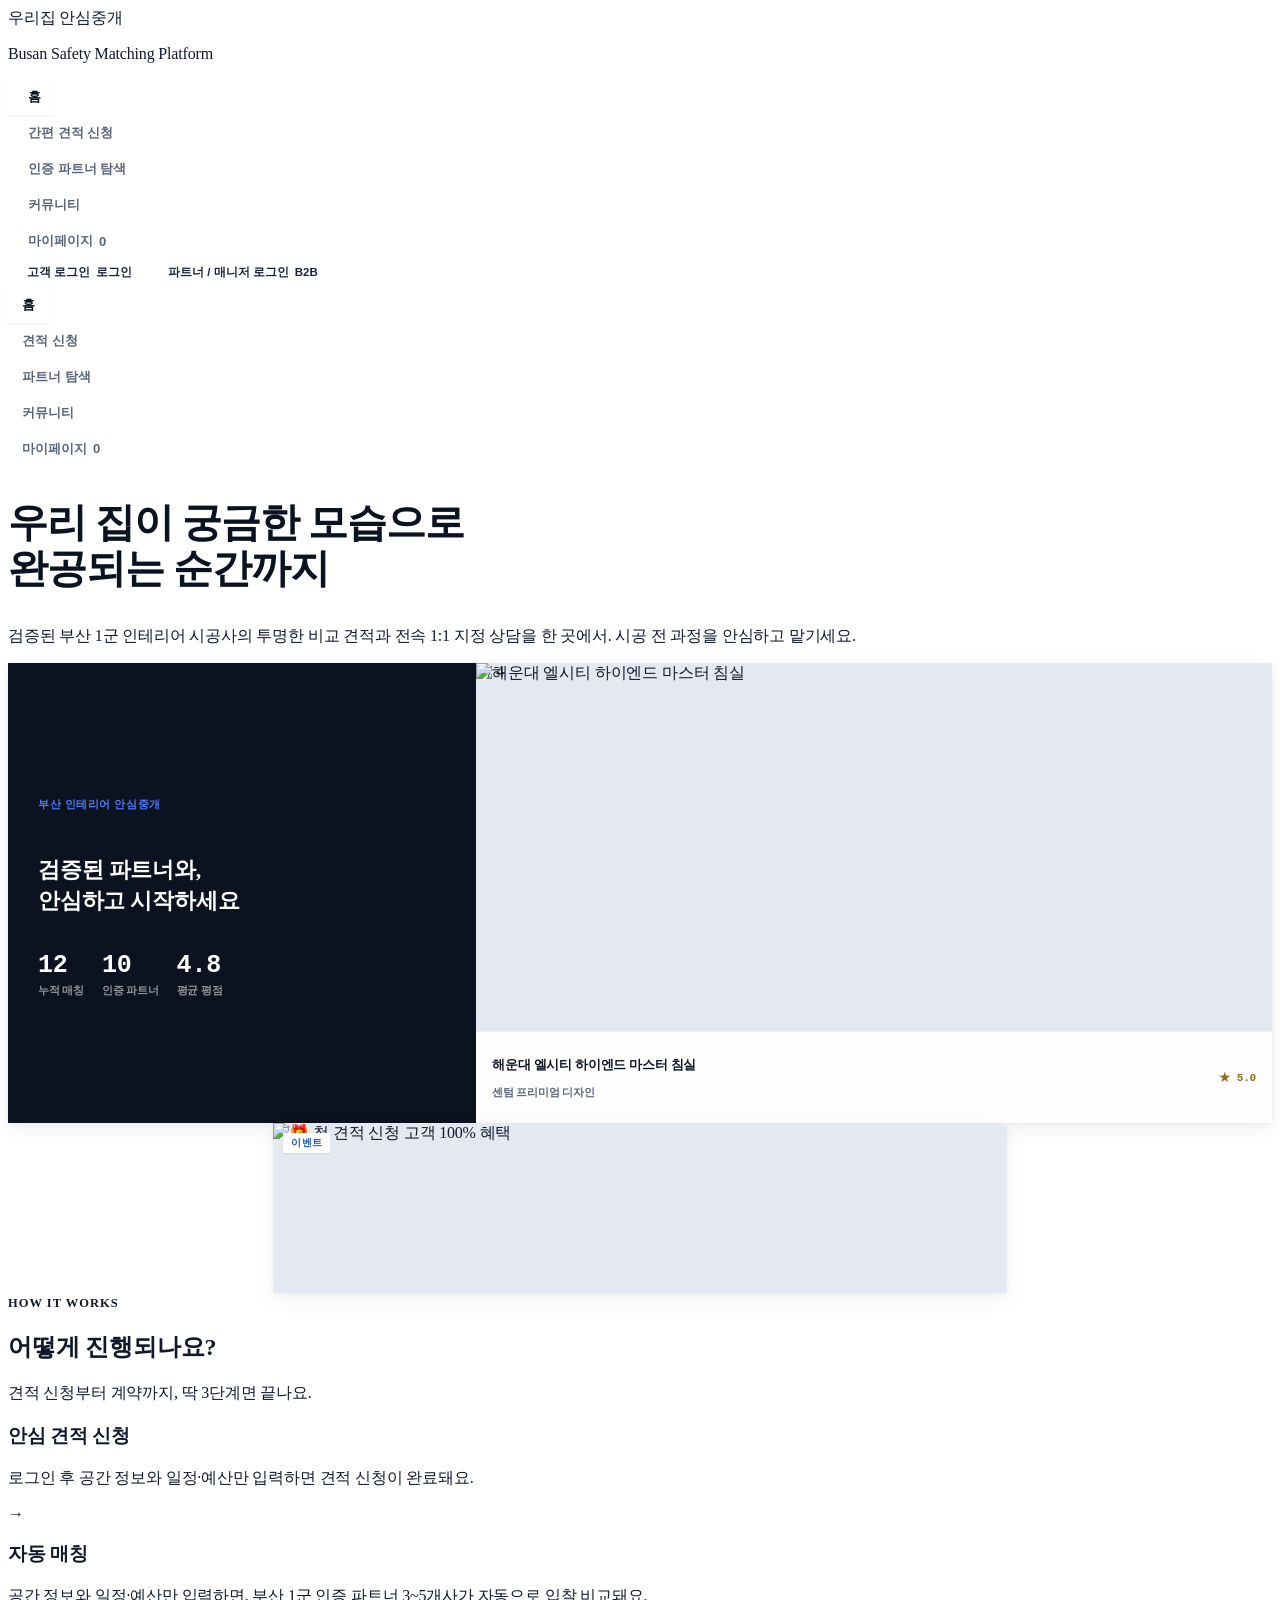
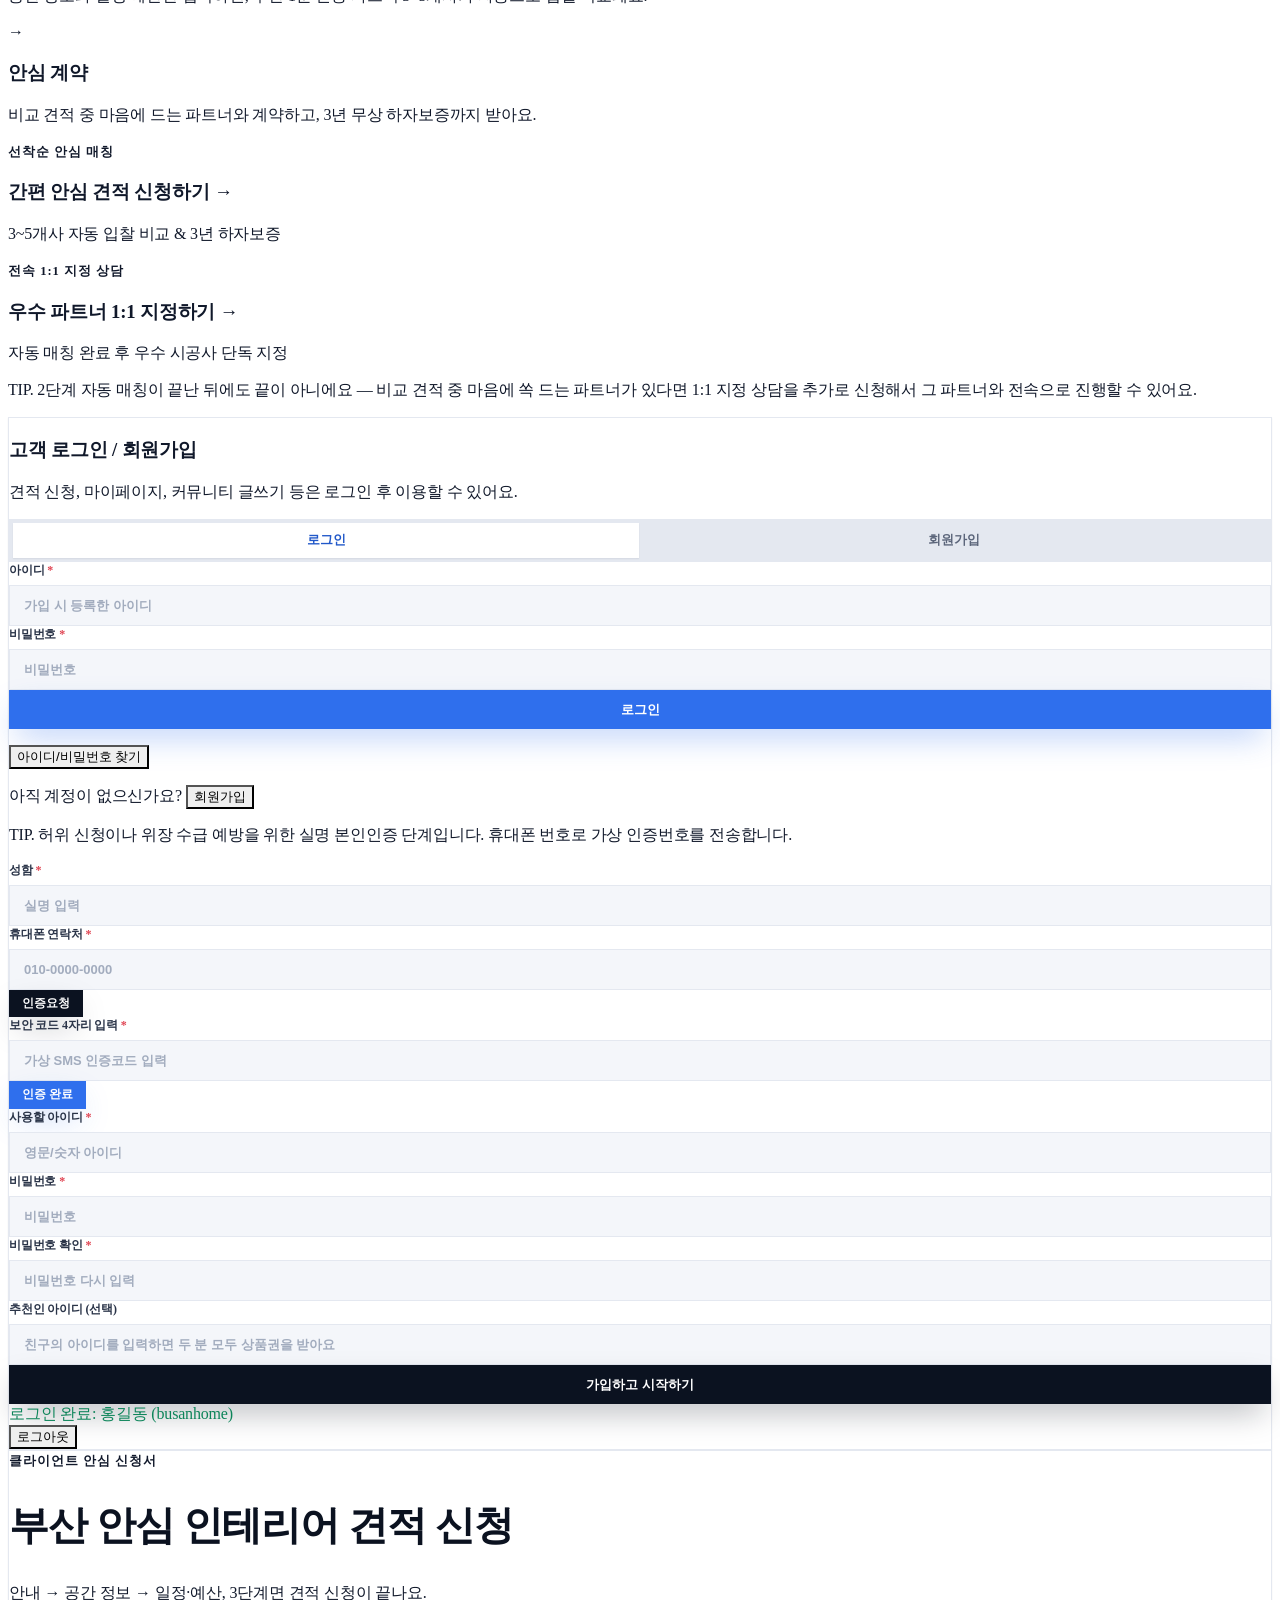
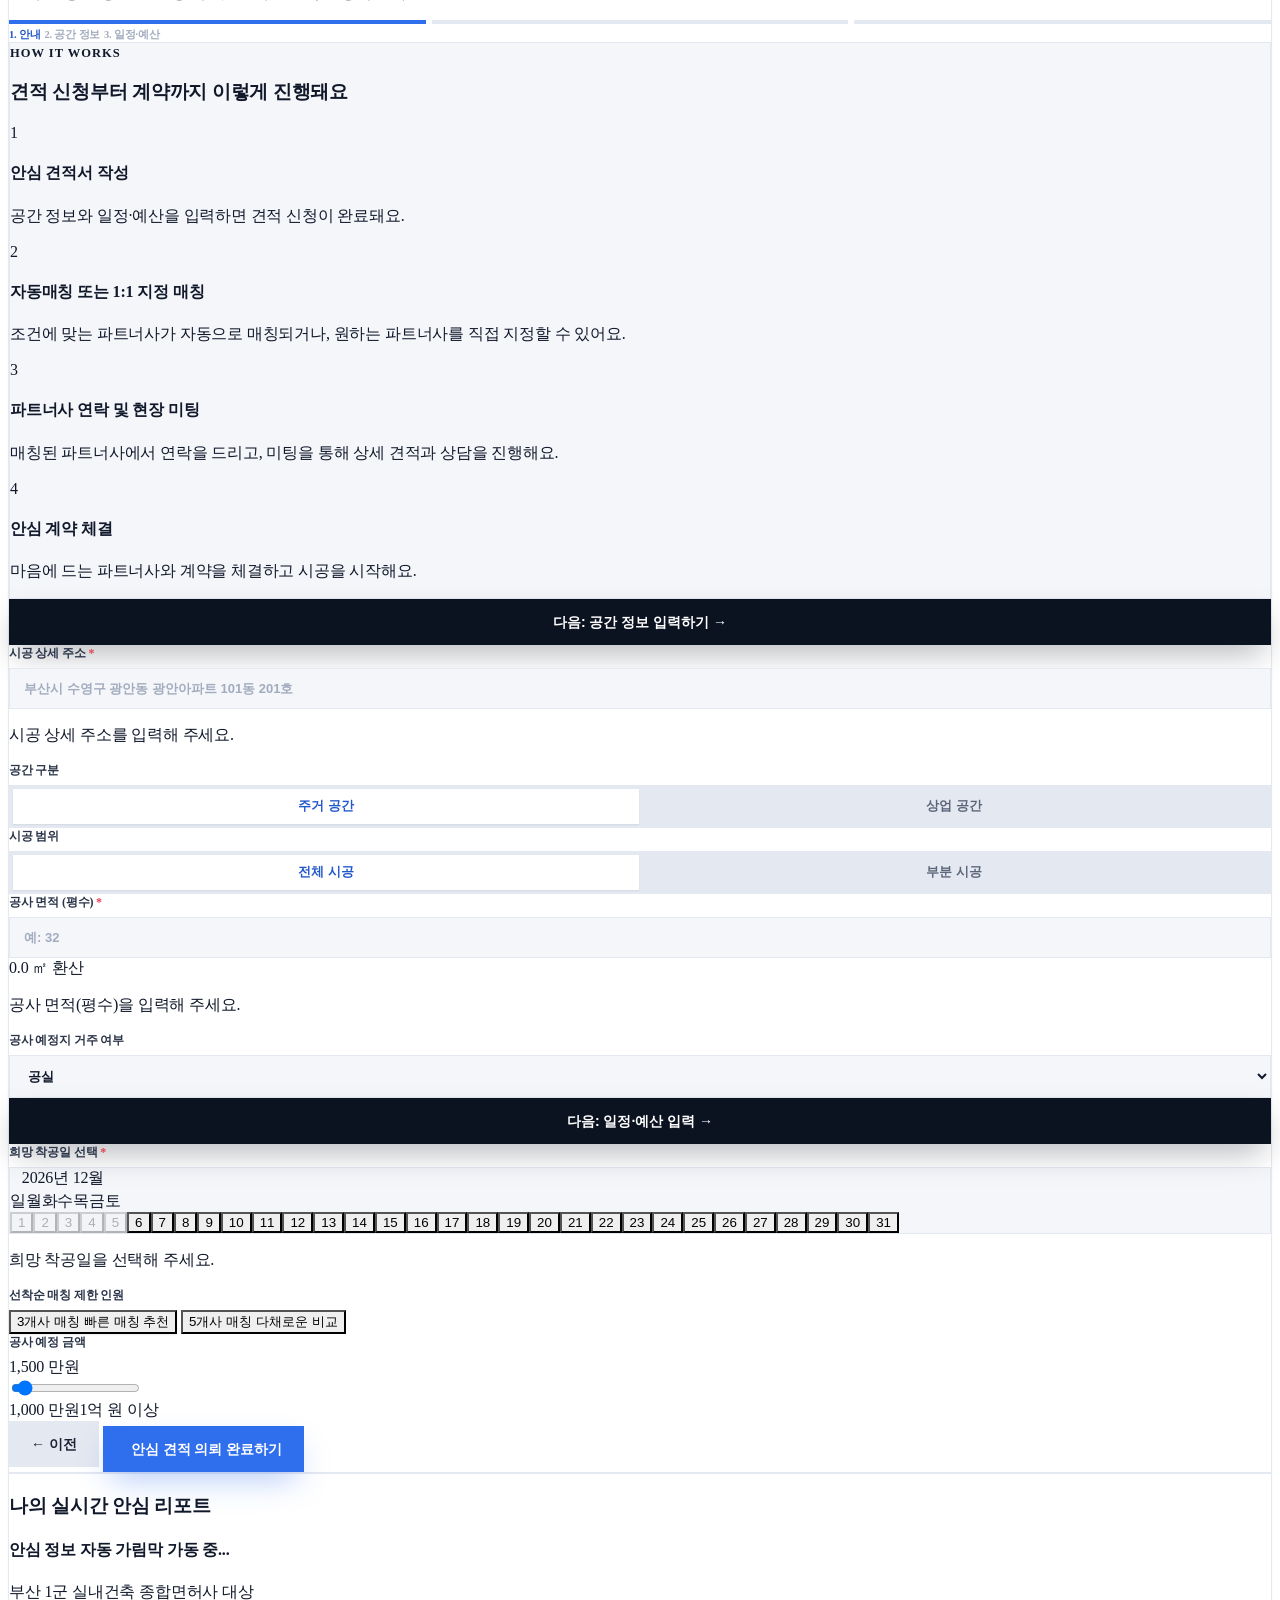
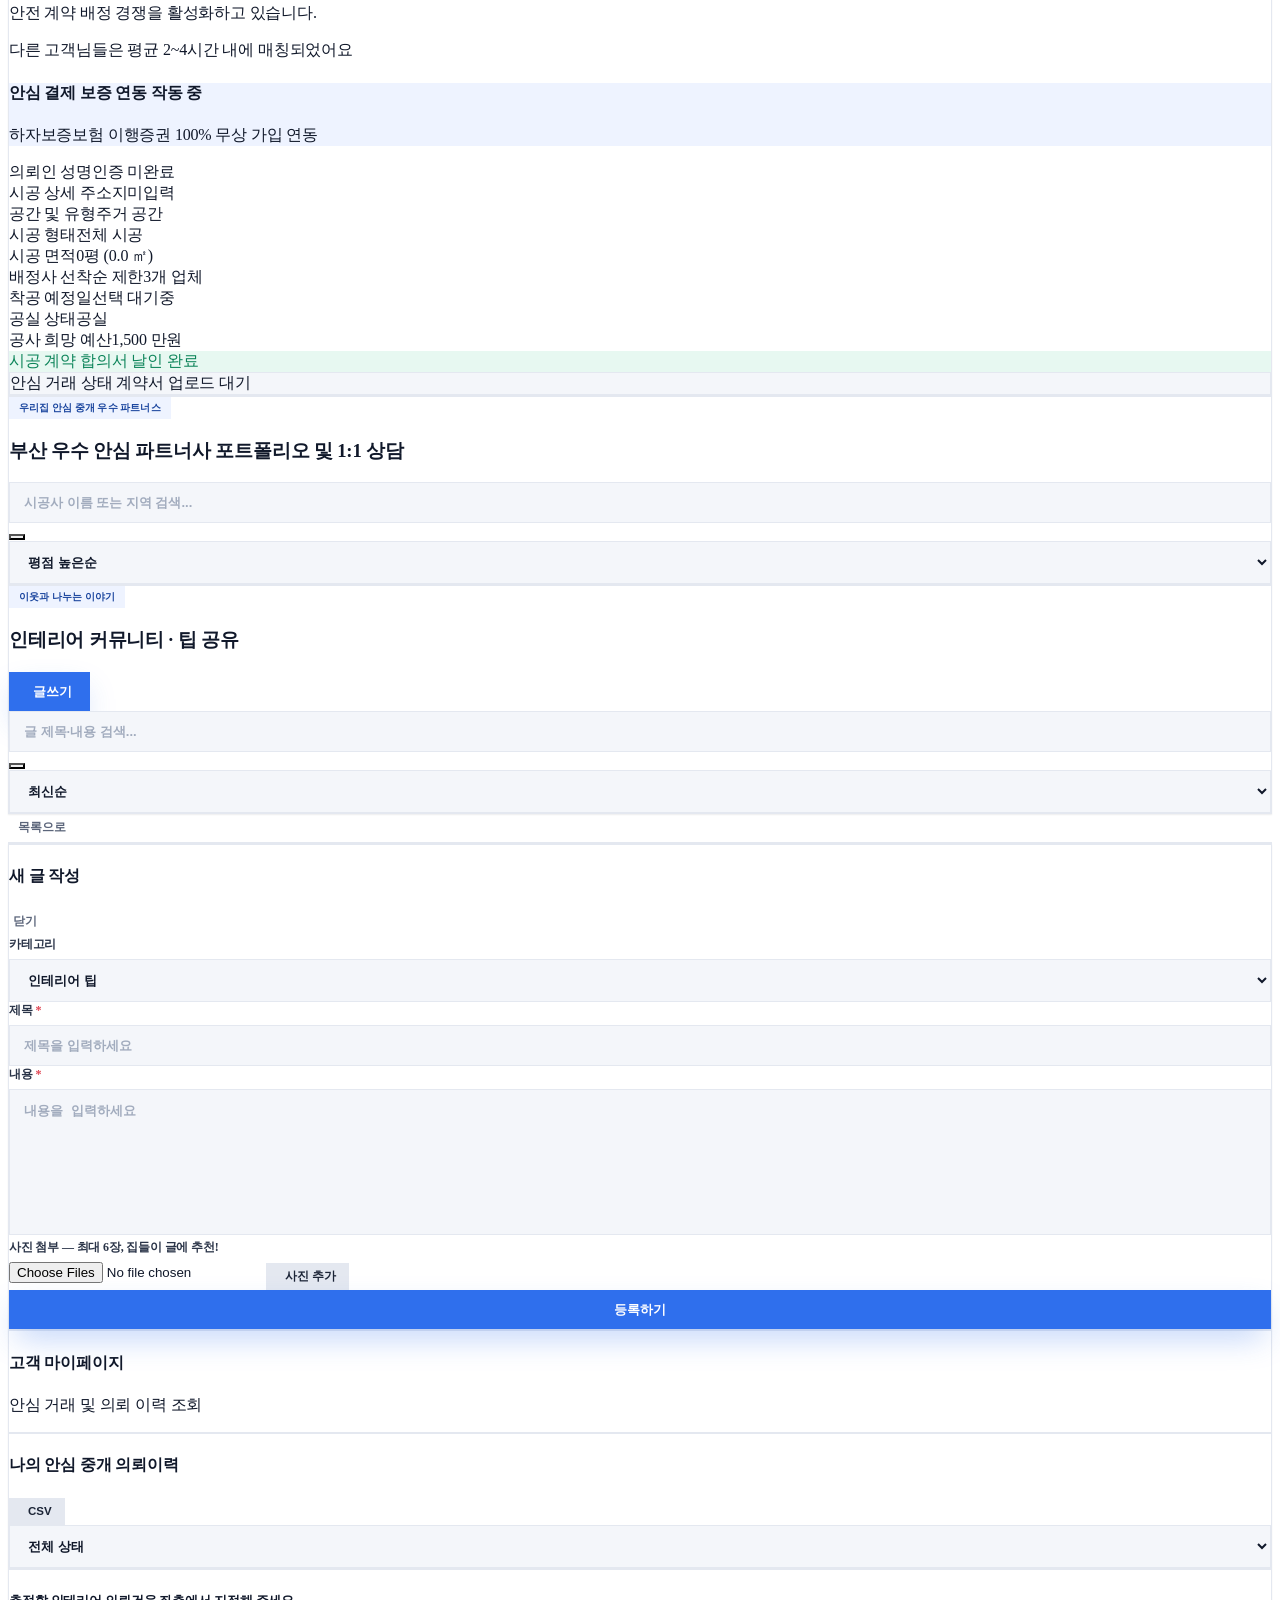
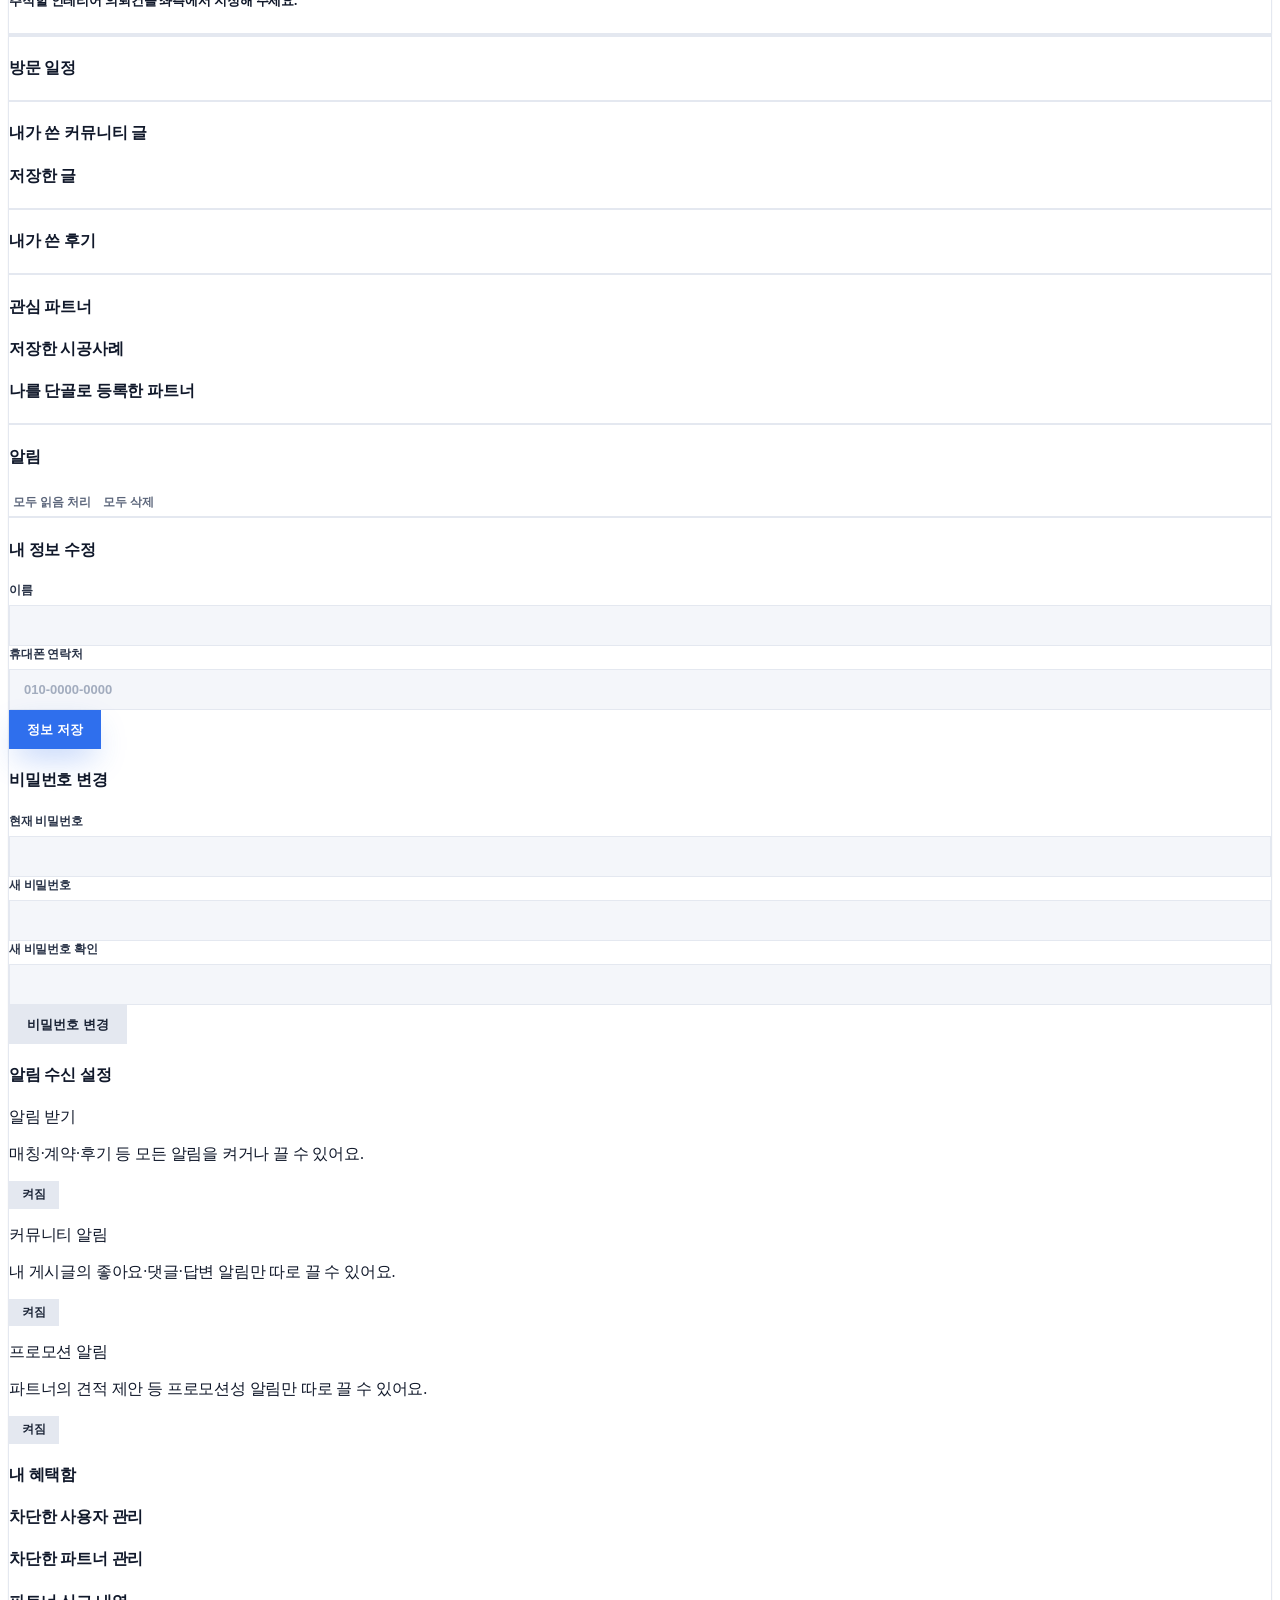
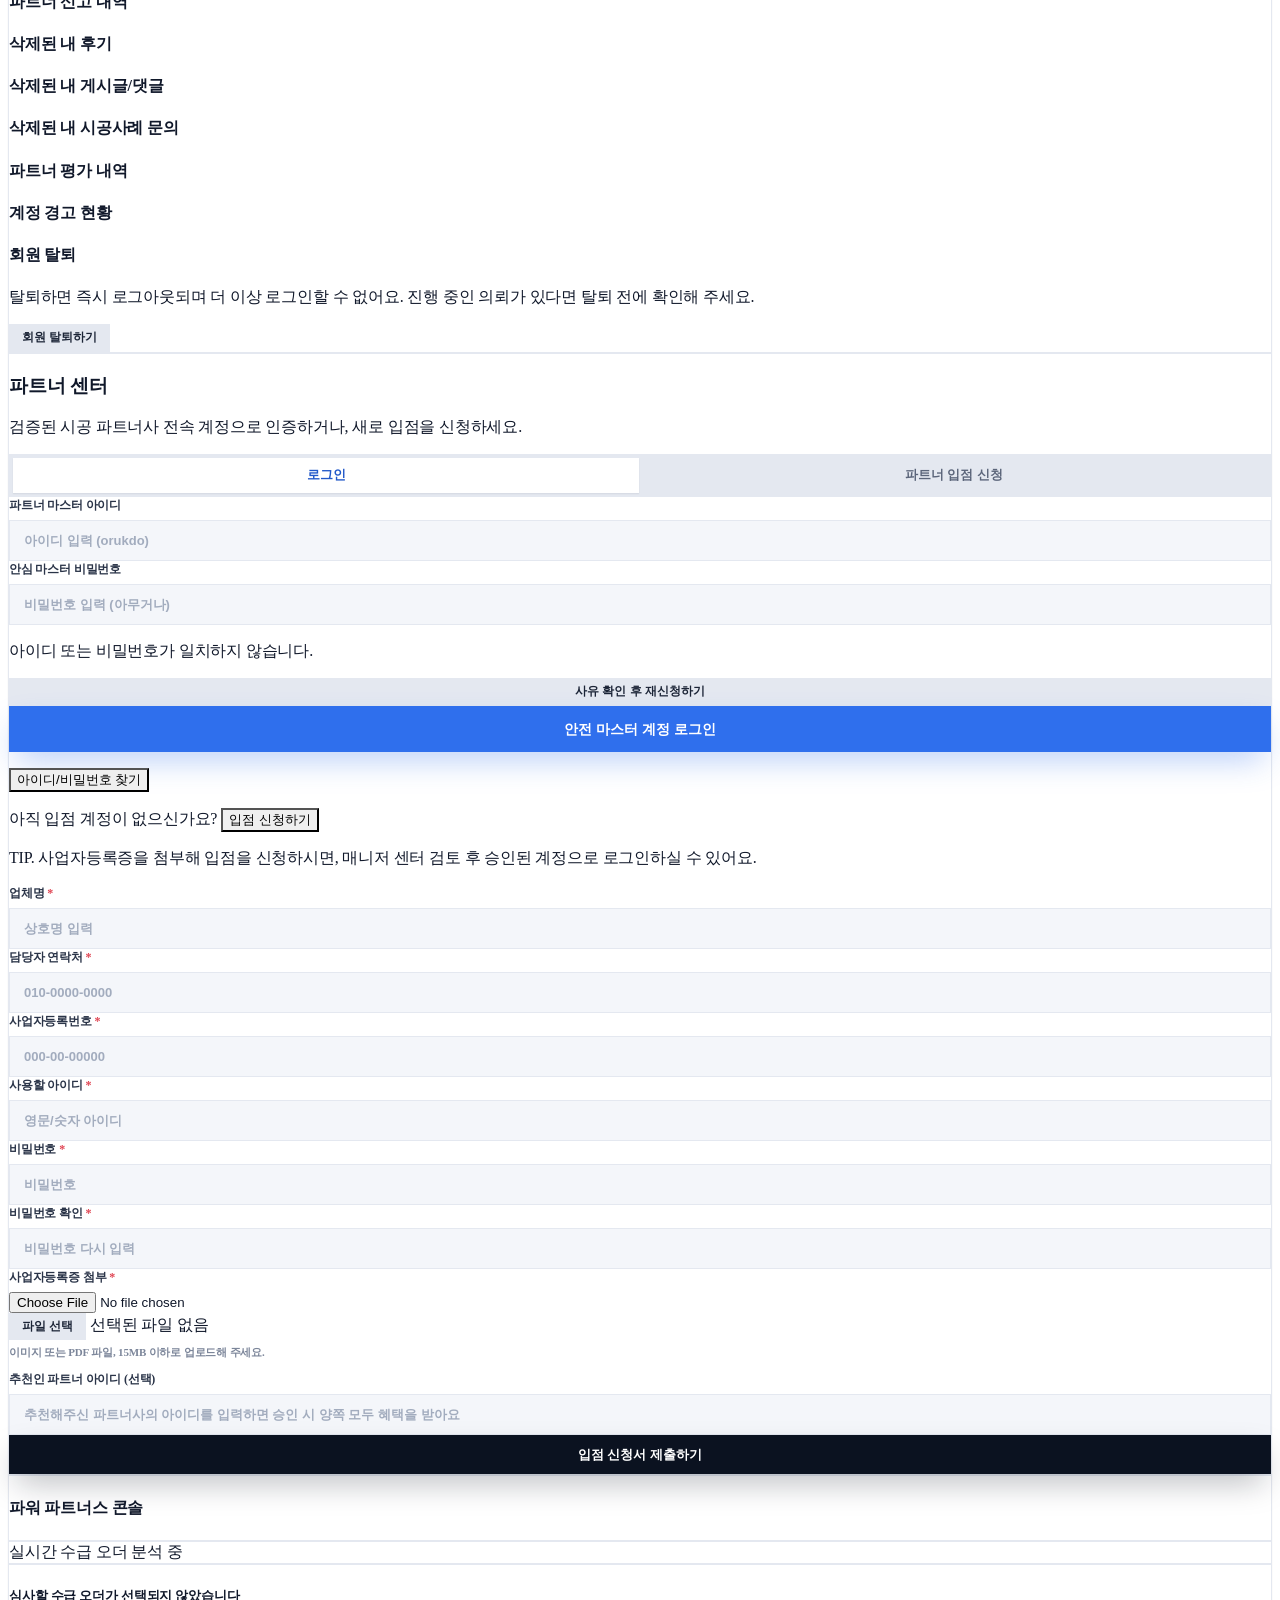
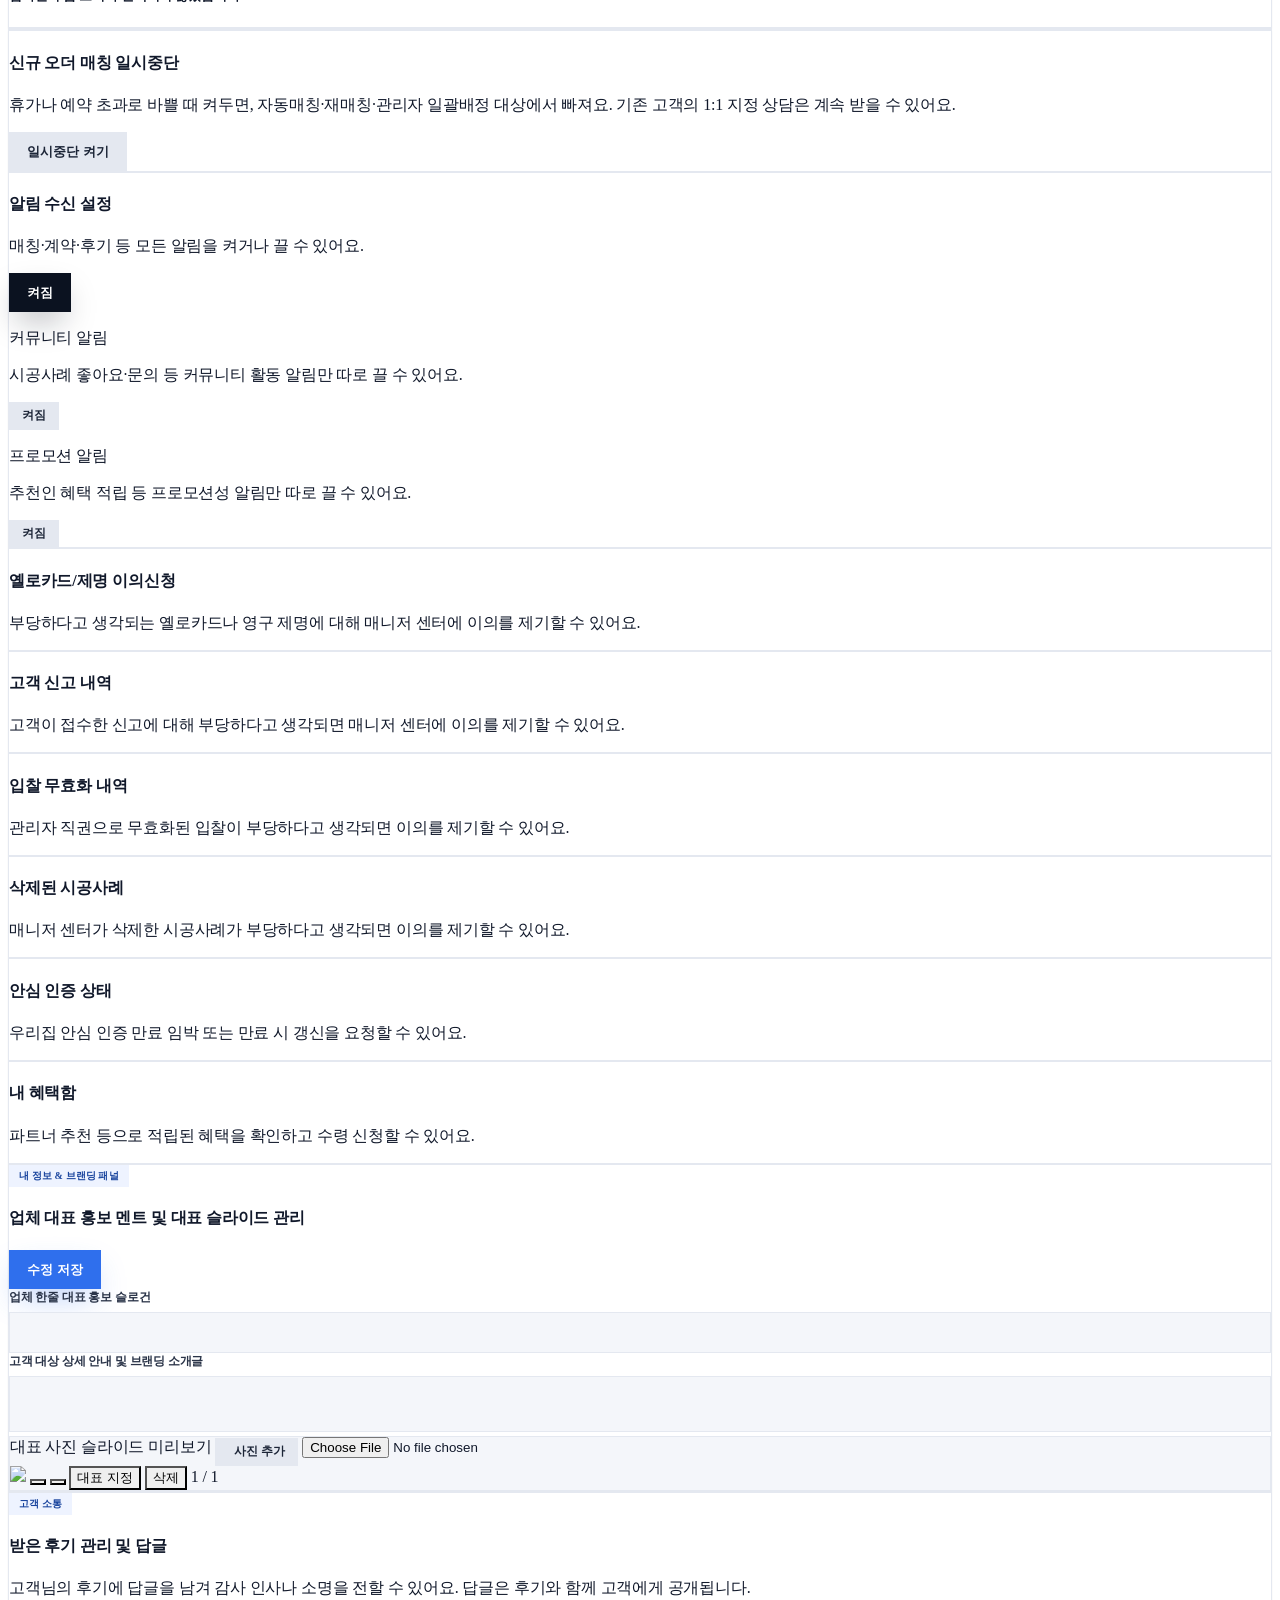
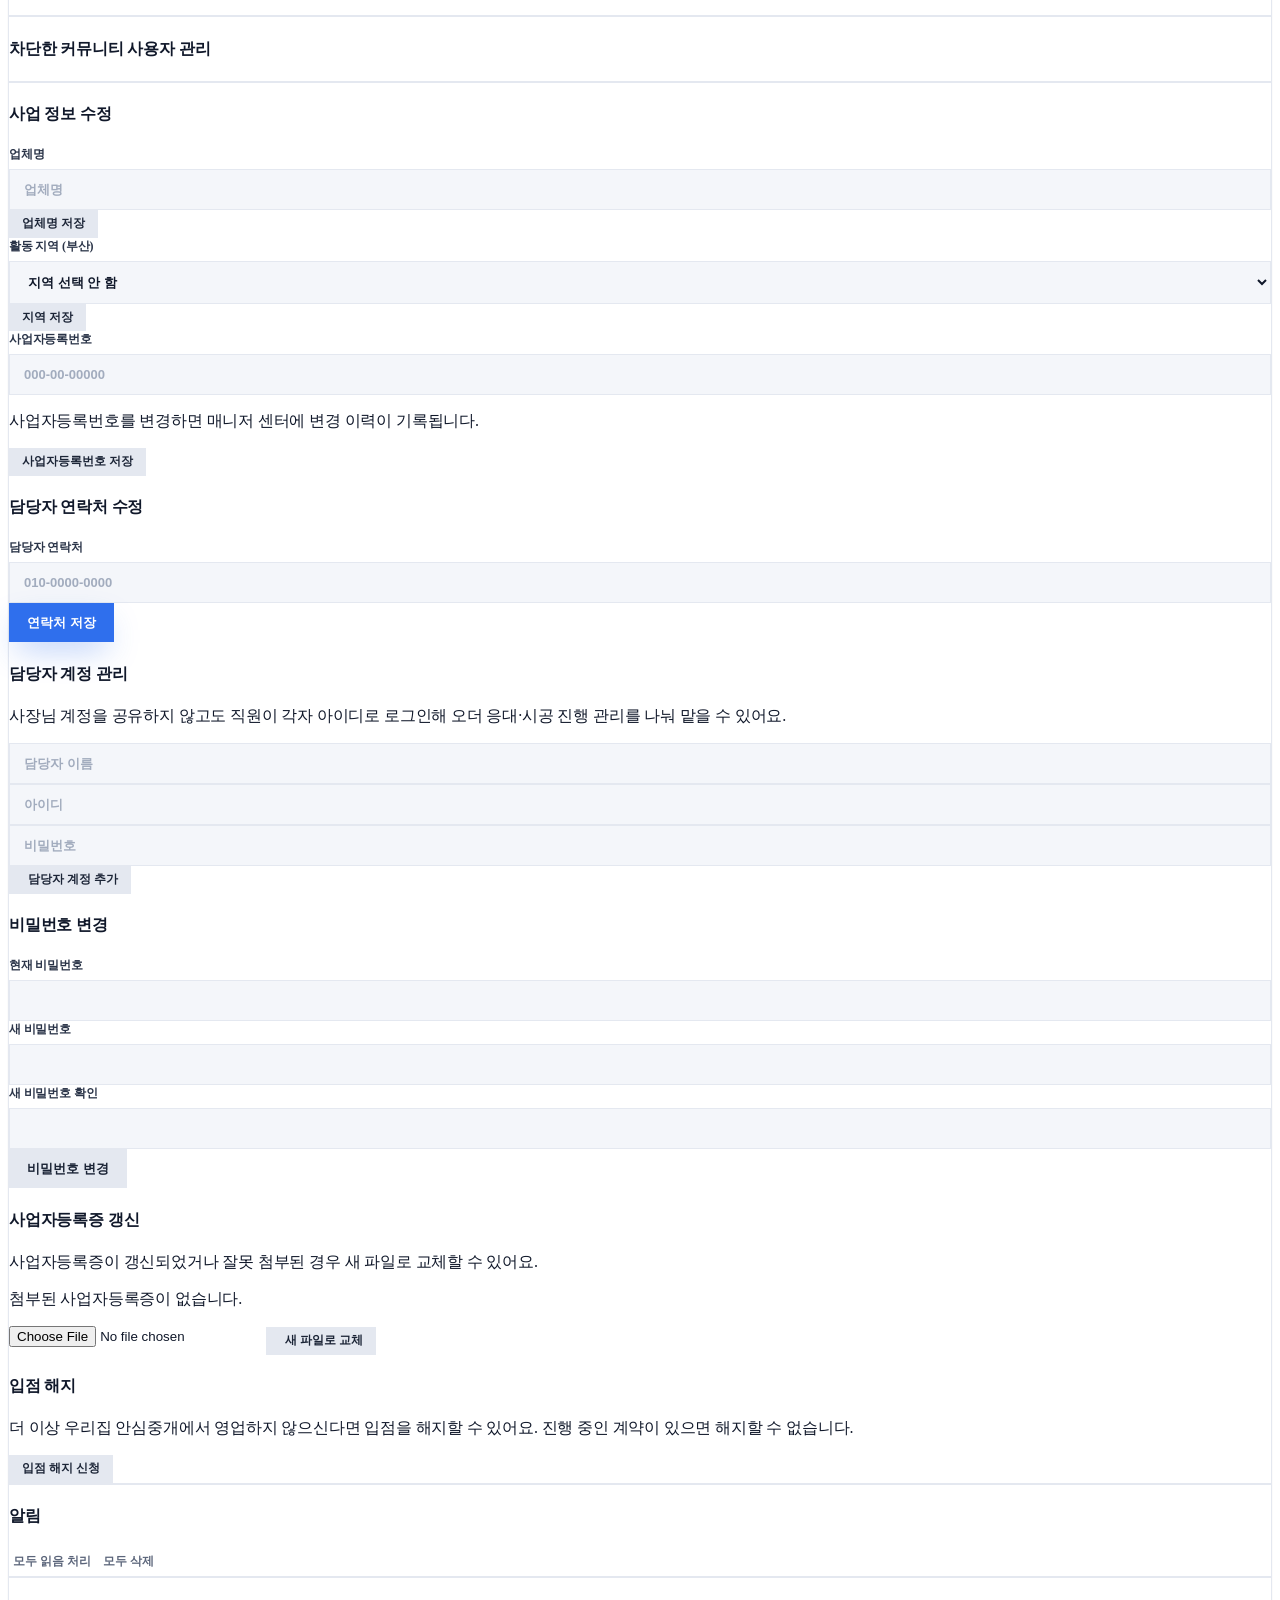
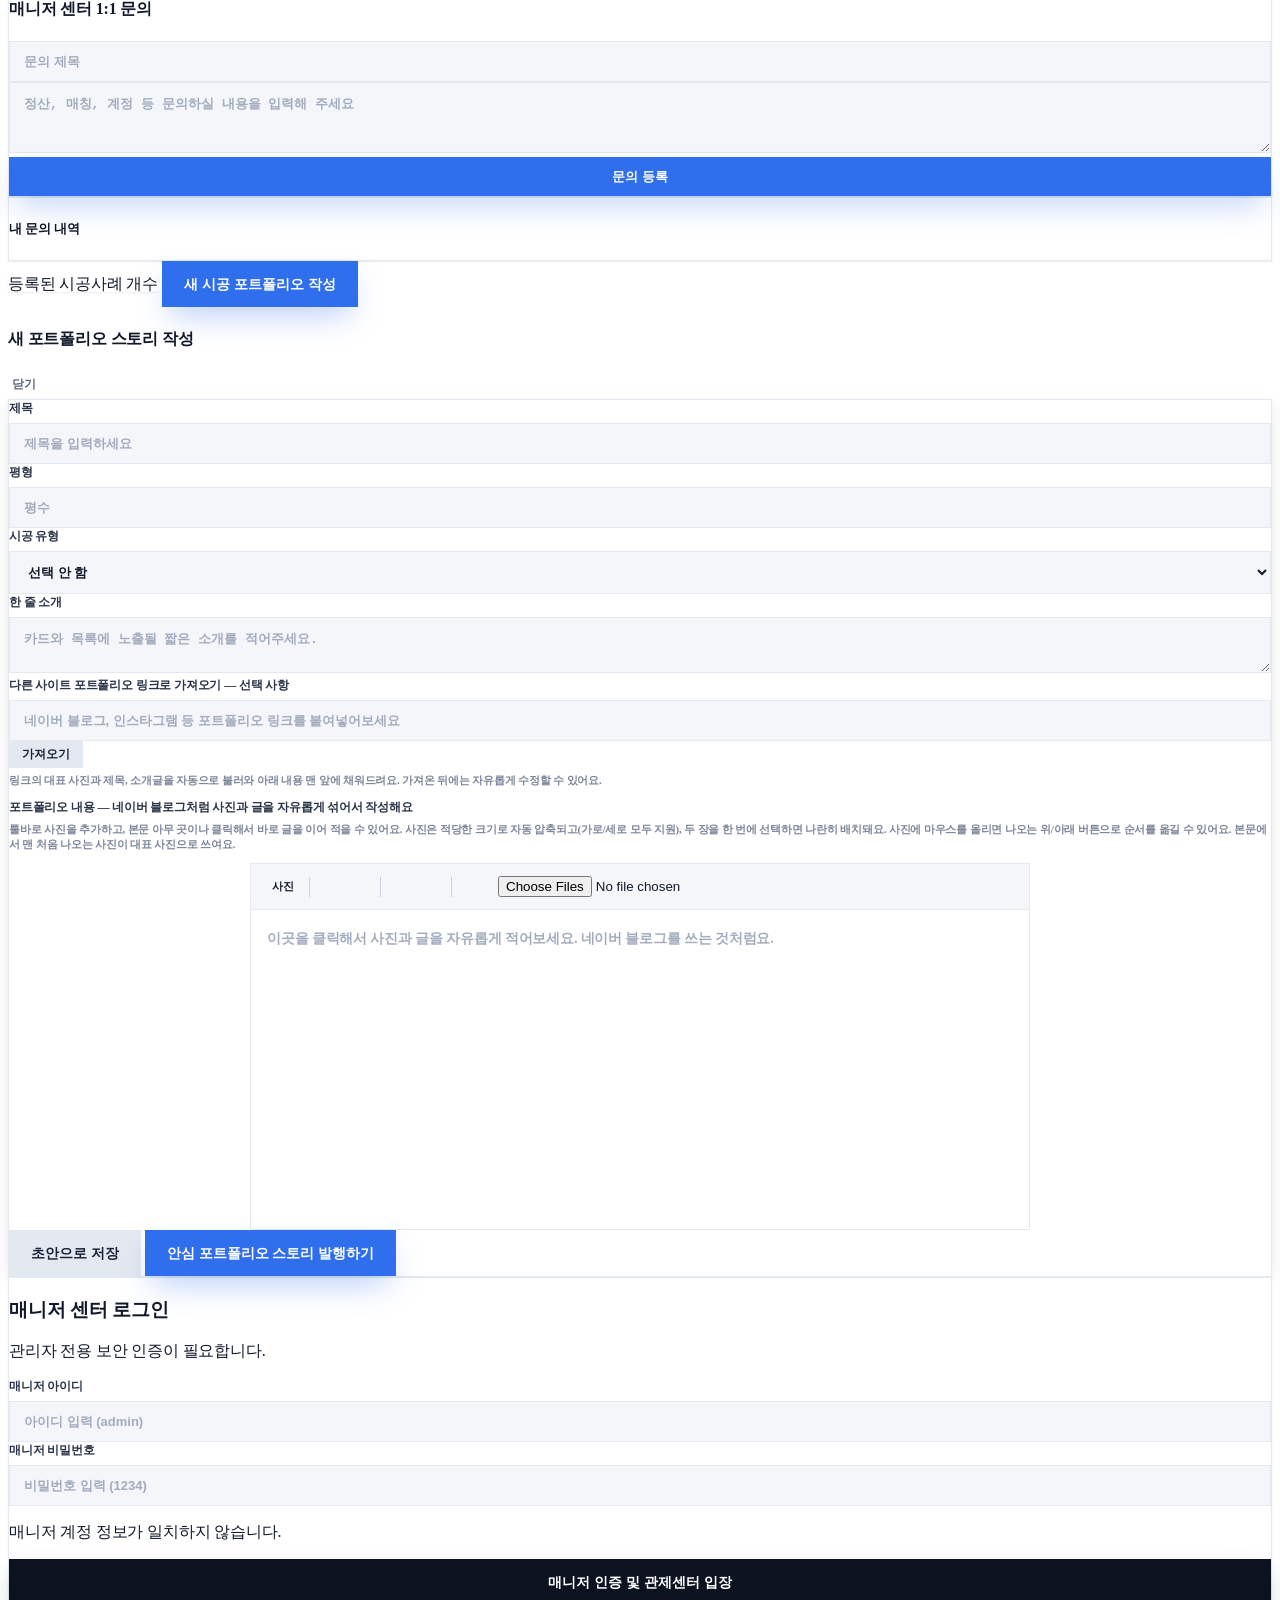
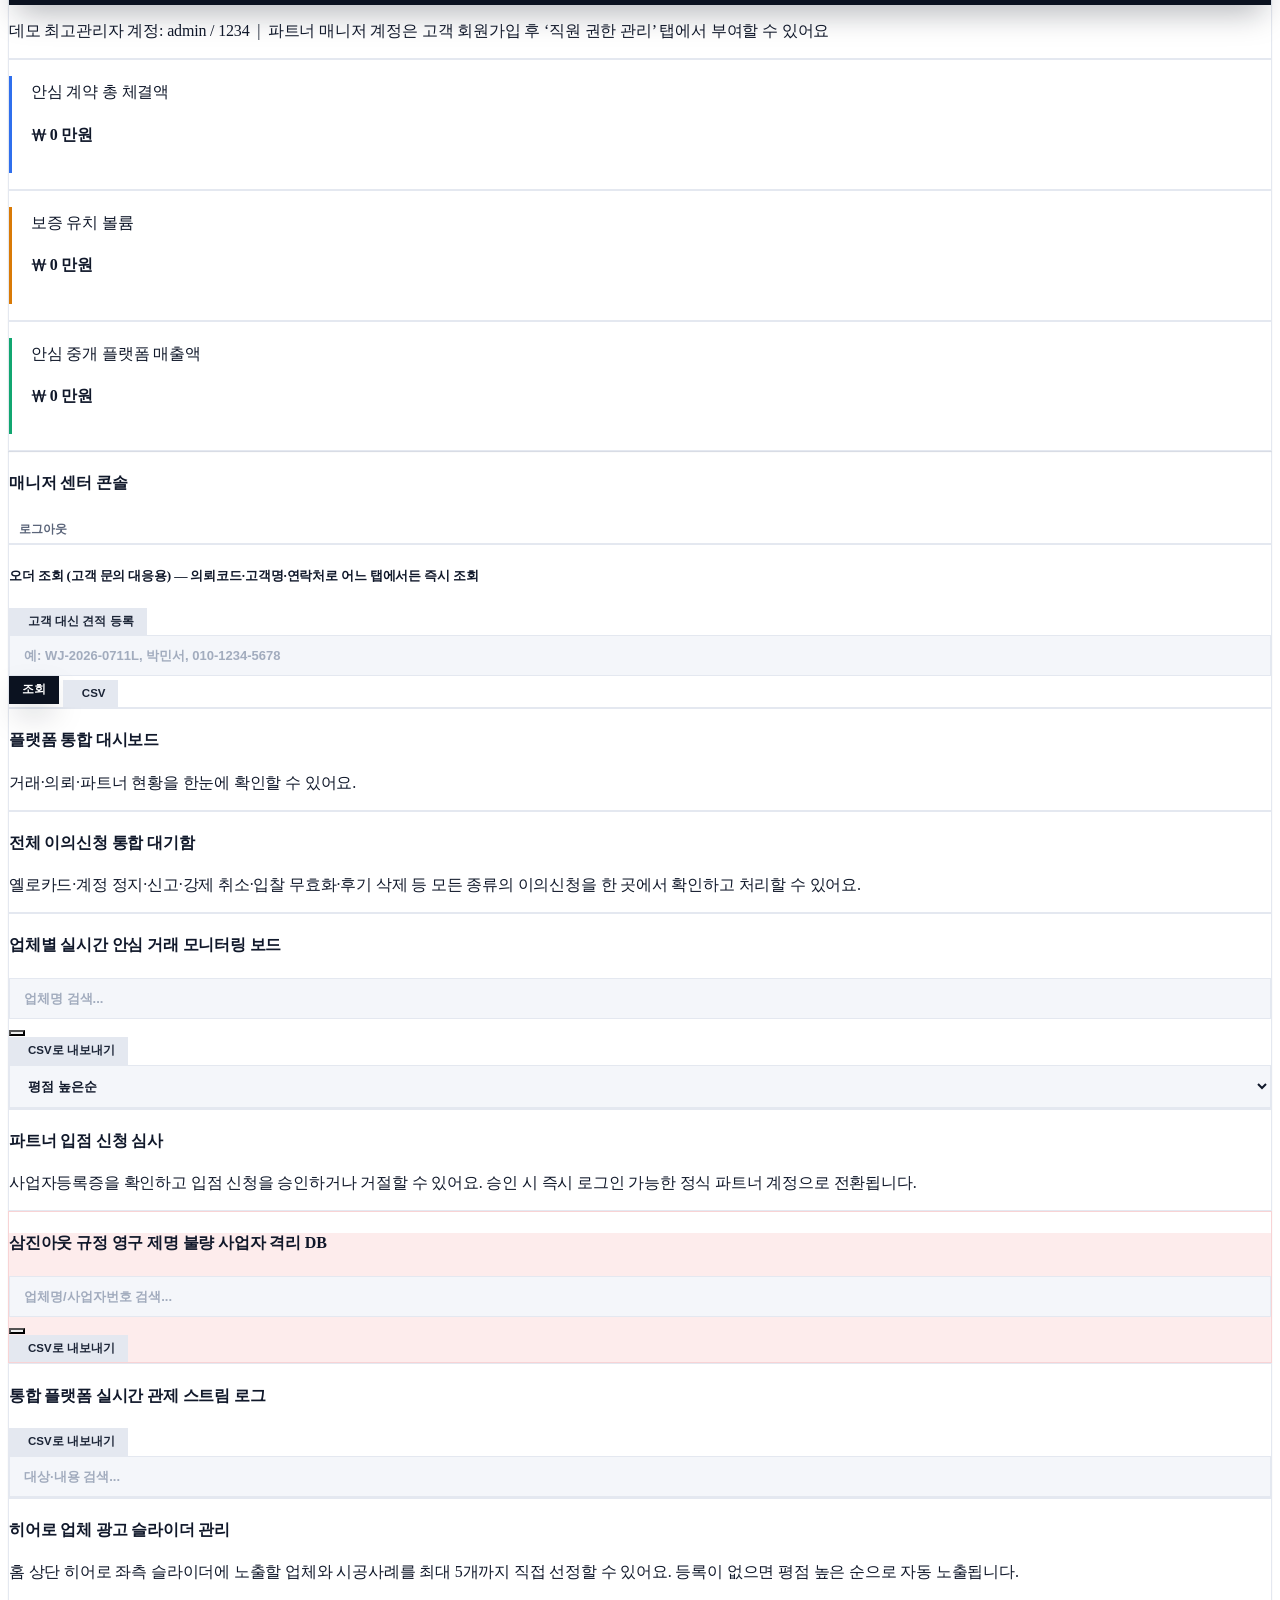
==== index.html @ a800928e "파트너 업체명 자체 변경 기능 추가 고객은 마이인포에서 이름을 바꾸면 cascadeClientNameChange가 전 영역에 전파하는데, 파트너는 지금까지 업체명을 스스로 바꿀 방" ====
<!DOCTYPE html>
<html lang="ko" class="h-full">
<head>
    <meta charset="UTF-8">
    <meta name="viewport" content="width=device-width, initial-scale=1.0">
    <title>우리집 안심중개 — 부산 인테리어 안심 매칭 플랫폼</title>
    <link rel="icon" href="data:image/svg+xml,%3Csvg xmlns='http://www.w3.org/2000/svg' viewBox='0 0 24 24'%3E%3Cpath fill='%232f6fed' d='M12 1 3 5v6c0 5.55 3.84 10.74 9 12 5.16-1.26 9-6.45 9-12V5l-9-4Z'/%3E%3Cpath fill='%23fff' d='m10.6 14.8-2.4-2.4-1.4 1.4 3.8 3.8 7-7-1.4-1.4-5.6 5.6Z'/%3E%3C/svg%3E">
    <!-- Pretendard Variable 웹폰트: 안정적인 cdnjs(Cloudflare) 경로 + 비차단(non-blocking) 로딩
         → 폰트 요청이 느리거나 막혀도 페이지 렌더링은 절대 멈추지 않고, 즉시 대체 폰트로 정상 표시됨 -->
    <link rel="preconnect" href="https://cdnjs.cloudflare.com" crossorigin>
    <link rel="stylesheet" as="style" crossorigin
          href="https://cdnjs.cloudflare.com/ajax/libs/pretendard/1.3.9/variable/pretendardvariable-dynamic-subset.min.css"
          media="print" onload="this.media='all'">
    <noscript>
        <link rel="stylesheet" crossorigin
              href="https://cdnjs.cloudflare.com/ajax/libs/pretendard/1.3.9/variable/pretendardvariable-dynamic-subset.min.css">
    </noscript>
    <script src="https://cdn.tailwindcss.com"></script>
    <script>
        tailwind.config = {
            theme: {
                extend: {
                    colors: {
                        brand: { 50:'#eef3ff',100:'#dde7ff',200:'#b9cdff',400:'#4c7bff',500:'#2f6fed',600:'#2158c9',700:'#1a459e',900:'#122c66' },
                        ink: { 50:'#f4f6fa',100:'#e4e8f0',200:'#cbd2e0',300:'#a2acbe',400:'#7c869a',500:'#5b657a',700:'#2a3448',800:'#1b2436',900:'#10182a',950:'#0b1220' },
                        gold: { 50:'#fbf3e2',100:'#f6e6c2',500:'#b8862c',600:'#93691f' },
                        emeraldCustom: '#11a670',
                        roseCustom: '#e04553',
                        amberCustom: '#d97a06'
                    },
                    fontFamily: { sans: ['Pretendard Variable','Pretendard','-apple-system','BlinkMacSystemFont','system-ui','Roboto','Helvetica Neue','Segoe UI','Apple SD Gothic Neo','Noto Sans KR','Malgun Gothic','sans-serif'] },
                    borderRadius: { none:'0px', sm:'0px', DEFAULT:'0px', md:'0px', lg:'0px', xl:'0px', '2xl':'0px', '3xl':'0px', '4xl':'0px', full:'0px' }
                }
            }
        }
    </script>
    <script src="https://unpkg.com/lucide@latest"></script>
    <link rel="stylesheet" href="premium_theme.css">
</head>
<body class="h-full text-ink-900 flex flex-col font-sans antialiased">

    <!-- ================= 상단 네비게이션 (GNB) ================= -->
    <nav class="bg-white/90 backdrop-blur-md sticky top-0 z-50">
        <div class="max-w-7xl mx-auto px-4 sm:px-6 lg:px-8">
            <div class="flex justify-between items-center h-16">
                <div class="flex items-center gap-2.5 sm:gap-3 cursor-pointer wj-focusable" onclick="switchPanel('home-panel')" role="button" tabindex="0" aria-label="홈으로 이동">
                    <span class="w-9 h-9 sm:w-10 sm:h-10 rounded-2xl bg-brand-500 text-white flex items-center justify-center shrink-0" style="box-shadow:var(--shadow-brand)">
                        <i data-lucide="shield-check" class="w-5 h-5"></i>
                    </span>
                    <div class="leading-none">
                        <span class="text-[15px] sm:text-lg font-black tracking-tight text-ink-950">우리집 <span class="text-brand-500">안심중개</span></span>
                        <p class="hidden sm:block text-[9px] text-ink-400 font-extrabold uppercase tracking-widest mt-1">Busan Safety Matching Platform</p>
                    </div>
                </div>

                <div class="hidden md:flex items-center bg-white p-1.5 rounded-2xl gap-0.5">
                    <button type="button" id="tab-home-panel" onclick="switchPanel('home-panel')" class="gnb-tab active"><i data-lucide="sparkles" class="w-3.5 h-3.5"></i> 홈</button>
                    <button type="button" id="tab-client-panel" onclick="switchPanel('client-panel')" class="gnb-tab"><i data-lucide="edit-3" class="w-3.5 h-3.5"></i> 간편 견적 신청</button>
                    <button type="button" id="tab-partner-search-panel" onclick="switchPanel('partner-search-panel')" class="gnb-tab"><i data-lucide="search" class="w-3.5 h-3.5"></i> 인증 파트너 탐색</button>
                    <button type="button" id="tab-community-panel" onclick="switchPanel('community-panel')" class="gnb-tab"><i data-lucide="message-circle" class="w-3.5 h-3.5"></i> 커뮤니티</button>
                    <button type="button" id="tab-client-mypage-panel" onclick="switchPanel('client-mypage-panel')" class="gnb-tab relative"><i data-lucide="user" class="w-3.5 h-3.5"></i> 마이페이지<span id="nav-client-unread-badge" class="hidden absolute -top-1 -right-1 min-w-[16px] h-4 px-1 rounded-full bg-roseCustom text-white text-[9px] font-black flex items-center justify-center leading-none"></span></button>
                </div>

                <div class="flex items-center gap-2">
                    <button type="button" onclick="handleClientLoginNavClick()" class="btn btn-sm btn-secondary gnb-login-btn" id="nav-client-login-btn">
                        <i data-lucide="user" class="w-3.5 h-3.5"></i>
                        <span class="hidden sm:inline" id="nav-client-login-label">고객 로그인</span>
                        <span class="sm:hidden" id="nav-client-login-label-m">로그인</span>
                    </button>
                    <button type="button" onclick="handleB2BNavClick()" class="btn btn-sm btn-secondary gnb-login-btn" id="nav-b2b-login-btn" aria-haspopup="dialog">
                        <i data-lucide="lock" class="w-3.5 h-3.5"></i>
                        <span class="hidden sm:inline" id="nav-b2b-label">파트너 / 매니저 로그인</span>
                        <span class="sm:hidden" id="nav-b2b-label-m">B2B</span>
                    </button>
                </div>
            </div>
            <div class="md:hidden flex items-center gap-1 pb-2.5 overflow-x-auto custom-scroll">
                <button type="button" id="tab-home-panel-m" onclick="switchPanel('home-panel')" class="gnb-tab active shrink-0">홈</button>
                <button type="button" onclick="switchPanel('client-panel')" class="gnb-tab shrink-0">견적 신청</button>
                <button type="button" onclick="switchPanel('partner-search-panel')" class="gnb-tab shrink-0">파트너 탐색</button>
                <button type="button" onclick="switchPanel('community-panel')" class="gnb-tab shrink-0">커뮤니티</button>
                <button type="button" onclick="switchPanel('client-mypage-panel')" class="gnb-tab shrink-0 relative">마이페이지<span id="nav-client-unread-badge-m" class="hidden absolute -top-1 -right-1 min-w-[16px] h-4 px-1 rounded-full bg-roseCustom text-white text-[9px] font-black flex items-center justify-center leading-none"></span></button>
            </div>
        </div>
    </nav>

    <main class="flex-1 max-w-7xl w-full mx-auto p-4 sm:p-6 lg:p-8 space-y-6">

        <!-- ================================================================ 1. HOME PANEL ================================================================ -->
        <section id="home-panel" class="space-y-6 transition-all duration-300">
            <div class="space-y-4 text-left">
                <h1 class="type-display">
                    우리 집이 궁금한 모습으로<br class="hidden sm:inline">
                    <span class="text-brand-600">완공되는 순간까지</span>
                </h1>
                <p class="text-sm text-ink-500 font-medium leading-relaxed max-w-xl">
                    검증된 부산 1군 인테리어 시공사의 투명한 비교 견적과 전속 1:1 지정 상담을 한 곳에서. 시공 전 과정을 안심하고 맡기세요.
                </p>
            </div>

            <!-- 상단 히어로(전체 폭): 좌측 신뢰지표 패널(정적) + 우측 업체 광고 슬라이더(renderHeroPortfolioSlider, 최대 5개, 현재는 평점순 자동 선정) -->
            <div class="hero-a-card">
                <div class="hero-a-left">
                    <p class="hero-a-eyebrow">부산 인테리어 안심중개</p>
                    <h2 class="hero-a-head">검증된 파트너와,<br>안심하고 시작하세요</h2>
                    <div class="hero-a-stats">
                        <div class="hero-a-stat"><b id="hero-a-stat-orders">-</b><span>누적 매칭</span></div>
                        <div class="hero-a-stat"><b id="hero-a-stat-partners">-</b><span>인증 파트너</span></div>
                        <div class="hero-a-stat"><b id="hero-a-stat-rating">-</b><span>평균 평점</span></div>
                    </div>
                </div>
                <div id="hero-portfolio-slider-container" class="hero-a-right" onmouseenter="pauseHeroAutoplay()" onmouseleave="resumeHeroAutoplay()"></div>
            </div>

            <!-- 이벤트 배너(센터 카드형): 히어로보다 시선 비중을 낮춰 가운데 좁은 카드로 노출 -->
            <div class="event-banner-row">
                <div id="home-event-slider-container" class="hero-ad-card event-card-d" onmouseenter="pauseHomeEventAutoplay()" onmouseleave="resumeHomeEventAutoplay()"></div>
            </div>

            <div class="space-y-5 text-left pt-1">
                <div class="text-center max-w-xl mx-auto space-y-1.5">
                    <span class="type-eyebrow text-brand-600">HOW IT WORKS</span>
                    <h2 class="text-lg sm:text-xl font-black text-ink-950">어떻게 진행되나요?</h2>
                    <p class="text-[13px] text-ink-500 font-medium leading-relaxed">견적 신청부터 계약까지, 딱 3단계면 끝나요.</p>
                </div>
                <div class="grid grid-cols-1 sm:grid-cols-[1fr_auto_1fr_auto_1fr] gap-3 sm:gap-4 items-stretch">
                    <div class="surface surface-flush p-5 space-y-3 relative overflow-hidden">
                        <h3 class="text-sm font-black text-ink-950">안심 견적 신청</h3>
                        <p class="text-[13px] text-ink-500 font-medium leading-relaxed">로그인 후 공간 정보와 일정·예산만 입력하면 견적 신청이 완료돼요.</p>
                    </div>
                    <div class="flex items-center justify-center text-ink-300 font-black text-lg rotate-90 sm:rotate-0" aria-hidden="true">→</div>
                    <div class="surface surface-flush p-5 space-y-3 relative overflow-hidden">
                        <h3 class="text-sm font-black text-ink-950">자동 매칭</h3>
                        <p class="text-[13px] text-ink-500 font-medium leading-relaxed">공간 정보와 일정·예산만 입력하면, 부산 1군 인증 파트너 3~5개사가 자동으로 입찰 비교돼요.</p>
                    </div>
                    <div class="flex items-center justify-center text-ink-300 font-black text-lg rotate-90 sm:rotate-0" aria-hidden="true">→</div>
                    <div class="surface surface-flush p-5 space-y-3 relative overflow-hidden">
                        <h3 class="text-sm font-black text-ink-950">안심 계약</h3>
                        <p class="text-[13px] text-ink-500 font-medium leading-relaxed">비교 견적 중 마음에 드는 파트너와 계약하고, 3년 무상 하자보증까지 받아요.</p>
                    </div>
                </div>
                <div class="grid grid-cols-1 sm:grid-cols-2 gap-3">
                    <div onclick="switchPanel('client-panel')" class="surface surface-flush p-4 hover:bg-ink-50 transition-all cursor-pointer group flex items-center justify-between wj-focusable" role="button" tabindex="0">
                        <div class="space-y-1 text-left">
                            <span class="type-eyebrow text-brand-600">선착순 안심 매칭</span>
                            <h3 class="text-sm font-black text-ink-950">간편 안심 견적 신청하기 →</h3>
                            <p class="text-[12px] text-ink-500 font-medium">3~5개사 자동 입찰 비교 &amp; 3년 하자보증</p>
                        </div>
                        <div class="w-9 h-9 rounded-xl bg-brand-50 group-hover:bg-brand-500 text-brand-600 group-hover:text-white flex items-center justify-center transition-all shrink-0 ml-2">
                            <i data-lucide="edit-3" class="w-4 h-4"></i>
                        </div>
                    </div>
                    <div onclick="handleHome1on1Click()" class="surface surface-flush p-4 hover:bg-ink-50 transition-all cursor-pointer group flex items-center justify-between wj-focusable" role="button" tabindex="0">
                        <div class="space-y-1 text-left">
                            <span class="type-eyebrow text-ink-500">전속 1:1 지정 상담</span>
                            <h3 class="text-sm font-black text-ink-950">우수 파트너 1:1 지정하기 →</h3>
                            <p class="text-[12px] text-ink-500 font-medium">자동 매칭 완료 후 우수 시공사 단독 지정</p>
                        </div>
                        <div class="w-9 h-9 rounded-xl bg-ink-100 group-hover:bg-ink-950 text-ink-700 group-hover:text-white flex items-center justify-center transition-all shrink-0 ml-2">
                            <i data-lucide="building" class="w-4 h-4"></i>
                        </div>
                    </div>
                </div>
                <div class="surface-flat surface-flush p-4 sm:p-5 flex flex-col sm:flex-row sm:items-center gap-3 sm:gap-4" style="background:var(--brand-50)">
                    <p class="text-[13px] sm:text-sm font-bold text-ink-800 leading-relaxed flex-1">
                        <span class="text-brand-700 font-black">TIP.</span> 2단계 자동 매칭이 끝난 뒤에도 끝이 아니에요 — 비교 견적 중 마음에 쏙 드는 파트너가 있다면 <span class="text-brand-700 font-black">1:1 지정 상담</span>을 추가로 신청해서 그 파트너와 전속으로 진행할 수 있어요.
                    </p>
                </div>
            </div>
        </section>

        <!-- ================================================================ 2. CLIENT PANEL ================================================================ -->
        <!-- ================================================================ 2. CLIENT LOGIN PANEL (견적 신청/마이페이지 등 로그인 필요 시 공통 진입점) ================================================================ -->
        <section id="client-login-panel" class="hidden transition-all duration-300">
            <div class="max-w-md mx-auto my-12 text-left">
                <div id="form-auth-card" class="surface surface-lg p-6 sm:p-8 space-y-6 text-left">
                    <div class="space-y-2 text-center">
                        <span class="w-12 h-12 rounded-2xl bg-brand-500 text-white flex items-center justify-center mx-auto" style="box-shadow:var(--shadow-brand)"><i data-lucide="user" class="w-6 h-6"></i></span>
                        <h3 class="text-lg font-black text-ink-950 tracking-tight pt-1">고객 로그인 / 회원가입</h3>
                        <p class="text-xs text-ink-500 font-medium leading-relaxed">견적 신청, 마이페이지, 커뮤니티 글쓰기 등은 로그인 후 이용할 수 있어요.</p>
                    </div>

                    <div id="form-auth-unverified" class="space-y-4">
                        <div class="segmented">
                            <button type="button" id="form-tab-login" onclick="switchClientAuthTab('login', true)" class="active">로그인</button>
                            <button type="button" id="form-tab-signup" onclick="switchClientAuthTab('signup', true)">회원가입</button>
                        </div>

                        <div id="form-login-pane" class="space-y-3">
                            <div><label class="field-label">아이디 <span class="req">*</span></label>
                                <input type="text" id="form-login-id" placeholder="가입 시 등록한 아이디" class="input"></div>
                            <div><label class="field-label">비밀번호 <span class="req">*</span></label>
                                <input type="password" id="form-login-pw" placeholder="비밀번호" class="input"></div>
                            <button type="button" onclick="loginClientWithId()" class="btn btn-primary btn-block">로그인</button>
                            <p class="text-[11px] text-ink-500 font-semibold text-center"><button type="button" onclick="openClientAccountRecoveryModal()" class="text-ink-500 font-bold underline bg-transparent border-0 cursor-pointer">아이디/비밀번호 찾기</button></p>
                            <p class="text-[11px] text-ink-500 font-semibold text-center">아직 계정이 없으신가요? <button type="button" onclick="switchClientAuthTab('signup', true)" class="text-brand-600 font-black underline bg-transparent border-0 cursor-pointer">회원가입</button></p>
                        </div>

                        <div id="form-signup-pane" class="hidden space-y-3">
                            <p class="text-[11px] text-ink-500 font-bold leading-relaxed">
                                <span class="text-brand-700 font-black">TIP.</span> 허위 신청이나 위장 수급 예방을 위한 실명 본인인증 단계입니다. 휴대폰 번호로 가상 인증번호를 전송합니다.
                            </p>
                            <div class="grid grid-cols-1 sm:grid-cols-2 gap-3">
                                <div><label class="field-label">성함 <span class="req">*</span></label>
                                    <input type="text" id="form-client-name" placeholder="실명 입력" class="input"></div>
                                <div><label class="field-label">휴대폰 연락처 <span class="req">*</span></label>
                                    <div class="flex gap-2">
                                        <input type="text" id="form-client-phone" oninput="handlePhoneInput(this)" placeholder="010-0000-0000" maxlength="13" class="input">
                                        <button type="button" onclick="sendClientAuthCode()" class="btn btn-dark btn-sm shrink-0">인증요청</button>
                                    </div>
                                </div>
                            </div>

                            <div id="form-auth-code-wrapper" class="hidden space-y-1 pt-1">
                                <label class="field-label">보안 코드 4자리 입력 <span class="req">*</span></label>
                                <div class="flex gap-2">
                                    <input type="text" id="form-client-code" placeholder="가상 SMS 인증코드 입력" maxlength="4" class="input text-center tracking-widest">
                                    <button type="button" onclick="verifyClientSignupPhone()" class="btn btn-primary btn-sm shrink-0">인증 완료</button>
                                </div>
                            </div>

                            <div id="form-signup-account-fields" class="hidden space-y-3 pt-2 border-t border-brand-100">
                                <div class="grid grid-cols-1 sm:grid-cols-2 gap-3">
                                    <div><label class="field-label">사용할 아이디 <span class="req">*</span></label>
                                        <input type="text" id="form-signup-id" placeholder="영문/숫자 아이디" class="input"></div>
                                    <div><label class="field-label">비밀번호 <span class="req">*</span></label>
                                        <input type="password" id="form-signup-pw" placeholder="비밀번호" class="input"></div>
                                </div>
                                <div><label class="field-label">비밀번호 확인 <span class="req">*</span></label>
                                    <input type="password" id="form-signup-pw2" placeholder="비밀번호 다시 입력" class="input"></div>
                                <div><label class="field-label">추천인 아이디 (선택)</label>
                                    <input type="text" id="form-signup-referral" placeholder="친구의 아이디를 입력하면 두 분 모두 상품권을 받아요" class="input"></div>
                                <button type="button" onclick="submitClientSignup()" class="btn btn-dark btn-block">가입하고 시작하기</button>
                            </div>
                        </div>
                    </div>

                    <div id="form-auth-verified" class="hidden p-4 bg-white border border-emerald-200 rounded-xl flex justify-between items-center">
                        <div class="flex items-center gap-2.5 text-xs font-black" style="color:var(--emerald-600)">
                            <i data-lucide="shield-check" class="w-5 h-5"></i>
                            <span id="form-verified-user-info">로그인 완료: 홍길동 (busanhome)</span>
                        </div>
                        <button type="button" onclick="performClientLogout()" class="text-[11px] font-bold text-roseCustom hover:underline bg-transparent border-0 cursor-pointer">로그아웃</button>
                    </div>
                </div>
            </div>
        </section>

        <!-- ================================================================ 2.5 CLIENT PANEL (견적 신청) ================================================================ -->
        <section id="client-panel" class="hidden grid grid-cols-1 lg:grid-cols-12 gap-6 transition-all duration-300">
            <div class="lg:col-span-7 surface-lg surface p-6 sm:p-8 space-y-6 text-left">
                <div class="space-y-3">
                    <span class="type-eyebrow text-brand-600">클라이언트 안심 신청서</span>
                    <h2 class="type-display text-2xl sm:text-3xl">부산 안심 인테리어 견적 신청</h2>
                    <p class="text-sm text-ink-500 font-medium leading-relaxed">안내 → 공간 정보 → 일정·예산, 3단계면 견적 신청이 끝나요.</p>
                    <div class="step-indicator pt-2">
                        <div class="step-dot active" id="step-dot-1"></div>
                        <div class="step-dot" id="step-dot-2"></div>
                        <div class="step-dot" id="step-dot-3"></div>
                    </div>
                    <div class="flex justify-between text-[11px] font-bold text-ink-400">
                        <span class="step-label current" id="step-label-1">1. 안내</span>
                        <span class="step-label" id="step-label-2">2. 공간 정보</span>
                        <span class="step-label" id="step-label-3">3. 일정·예산</span>
                    </div>
                </div>

                <form id="matching-form" class="space-y-6 text-left" onsubmit="event.preventDefault();">
                <div id="form-details-section" class="space-y-6">
                    <div id="qstep-1" class="qstep space-y-6">
                        <div class="surface-flat p-5 sm:p-6 space-y-5">
                            <div class="space-y-1">
                                <span class="type-eyebrow text-brand-600">HOW IT WORKS</span>
                                <h3 class="text-sm font-black text-ink-950">견적 신청부터 계약까지 이렇게 진행돼요</h3>
                            </div>
                            <div class="space-y-0">
                                <div class="flex gap-3">
                                    <div class="flex flex-col items-center">
                                        <span class="w-7 h-7 rounded-full bg-brand-500 text-white text-xs font-black flex items-center justify-center shrink-0">1</span>
                                        <span class="w-px flex-1 bg-ink-200 my-1"></span>
                                    </div>
                                    <div class="pb-5 space-y-0.5">
                                        <h4 class="text-xs font-black text-ink-950">안심 견적서 작성</h4>
                                        <p class="text-[12px] text-ink-500 font-medium leading-relaxed">공간 정보와 일정·예산을 입력하면 견적 신청이 완료돼요.</p>
                                    </div>
                                </div>
                                <div class="flex gap-3">
                                    <div class="flex flex-col items-center">
                                        <span class="w-7 h-7 rounded-full bg-brand-500 text-white text-xs font-black flex items-center justify-center shrink-0">2</span>
                                        <span class="w-px flex-1 bg-ink-200 my-1"></span>
                                    </div>
                                    <div class="pb-5 space-y-0.5">
                                        <h4 class="text-xs font-black text-ink-950">자동매칭 또는 1:1 지정 매칭</h4>
                                        <p class="text-[12px] text-ink-500 font-medium leading-relaxed">조건에 맞는 파트너사가 자동으로 매칭되거나, 원하는 파트너사를 직접 지정할 수 있어요.</p>
                                    </div>
                                </div>
                                <div class="flex gap-3">
                                    <div class="flex flex-col items-center">
                                        <span class="w-7 h-7 rounded-full bg-brand-500 text-white text-xs font-black flex items-center justify-center shrink-0">3</span>
                                        <span class="w-px flex-1 bg-ink-200 my-1"></span>
                                    </div>
                                    <div class="pb-5 space-y-0.5">
                                        <h4 class="text-xs font-black text-ink-950">파트너사 연락 및 현장 미팅</h4>
                                        <p class="text-[12px] text-ink-500 font-medium leading-relaxed">매칭된 파트너사에서 연락을 드리고, 미팅을 통해 상세 견적과 상담을 진행해요.</p>
                                    </div>
                                </div>
                                <div class="flex gap-3">
                                    <div class="flex flex-col items-center">
                                        <span class="w-7 h-7 rounded-full bg-brand-500 text-white text-xs font-black flex items-center justify-center shrink-0">4</span>
                                    </div>
                                    <div class="space-y-0.5">
                                        <h4 class="text-xs font-black text-ink-950">안심 계약 체결</h4>
                                        <p class="text-[12px] text-ink-500 font-medium leading-relaxed">마음에 드는 파트너사와 계약을 체결하고 시공을 시작해요.</p>
                                    </div>
                                </div>
                            </div>
                        </div>
                        <button type="button" onclick="goToClientStep(2)" class="btn btn-dark btn-lg btn-block">다음: 공간 정보 입력하기 →</button>
                    </div><!-- /qstep-1 -->

                    <div id="qstep-2" class="qstep hidden space-y-6">
                        <div><label class="field-label">시공 상세 주소 <span class="req">*</span></label>
                            <input type="text" id="client-address" oninput="updateFormState('clientAddress', this.value)" placeholder="부산시 수영구 광안동 광안아파트 101동 201호" class="input">
                            <p id="field-error-address" class="hidden text-[10.5px] text-roseCustom font-bold mt-1">시공 상세 주소를 입력해 주세요.</p>
                        </div>

                        <div class="grid grid-cols-1 sm:grid-cols-2 gap-4">
                            <div><label class="field-label">공간 구분</label>
                                <div class="segmented">
                                    <button type="button" id="space-residential" onclick="updateFormState('spaceType', 'residential')" class="active">주거 공간</button>
                                    <button type="button" id="space-commercial" onclick="updateFormState('spaceType', 'commercial')">상업 공간</button>
                                </div></div>
                            <div><label class="field-label">시공 범위</label>
                                <div class="segmented">
                                    <button type="button" id="work-all" onclick="updateFormState('workType', 'all')" class="active">전체 시공</button>
                                    <button type="button" id="work-partial" onclick="updateFormState('workType', 'partial')">부분 시공</button>
                                </div></div>
                        </div>

                        <div class="grid grid-cols-1 sm:grid-cols-2 gap-4">
                            <div><label class="field-label">공사 면적 (평수) <span class="req">*</span></label>
                                <div class="relative">
                                    <input type="number" id="client-pyung" oninput="handlePyungChange(this.value)" placeholder="예: 32" class="input pr-24">
                                    <span id="m2-indicator" class="absolute right-3 top-1/2 -translate-y-1/2 text-[10px] text-ink-400 font-extrabold bg-white px-2 py-0.5 rounded-lg border border-ink-100">0.0 ㎡ 환산</span>
                                </div>
                                <p id="field-error-pyung" class="hidden text-[10.5px] text-roseCustom font-bold mt-1">공사 면적(평수)을 입력해 주세요.</p>
                            </div>
                            <div><label class="field-label">공사 예정지 거주 여부</label>
                                <select id="client-vacancy" onchange="updateFormState('vacancy', this.value)" class="select">
                                    <option value="empty" selected>공실</option>
                                    <option value="living">거주 중</option>
                                </select></div>
                        </div>

                        <button type="button" onclick="goToClientStep(3)" class="btn btn-dark btn-lg btn-block">다음: 일정·예산 입력 →</button>
                    </div><!-- /qstep-2 -->

                    <div id="qstep-3" class="qstep hidden space-y-6">
                        <div class="space-y-2">
                            <label class="field-label">희망 착공일 선택 <span class="req">*</span></label>
                            <div class="surface-flat p-4 space-y-3">
                                <div class="flex justify-between items-center px-1">
                                    <button type="button" onclick="changeMonth(-1)" class="btn btn-ghost btn-sm" aria-label="이전 달"><i data-lucide="chevron-left" class="w-4 h-4"></i></button>
                                    <span id="calendar-title" class="text-sm font-black text-ink-800">2026년 7월</span>
                                    <button type="button" onclick="changeMonth(1)" class="btn btn-ghost btn-sm" aria-label="다음 달"><i data-lucide="chevron-right" class="w-4 h-4"></i></button>
                                </div>
                                <div class="grid grid-cols-7 text-center text-[10px] text-ink-400 font-extrabold border-b border-ink-100 pb-2">
                                    <span class="text-roseCustom">일</span><span>월</span><span>화</span><span>수</span><span>목</span><span>금</span><span class="text-brand-500">토</span>
                                </div>
                                <div id="calendar-days" class="grid grid-cols-7 gap-1 min-h-[190px]"></div>
                            </div>
                            <p id="field-error-date" class="hidden text-[10.5px] text-roseCustom font-bold mt-1">희망 착공일을 선택해 주세요.</p>
                        </div>

                        <div class="grid grid-cols-1 sm:grid-cols-2 gap-6">
                            <div class="space-y-3">
                                <label class="field-label">선착순 매칭 제한 인원</label>
                                <div class="grid grid-cols-2 bg-ink-100 p-1 rounded-2xl gap-1">
                                    <button type="button" id="limit-3" onclick="updateFormState('partnerCountLimit', 3)" class="py-3 text-xs font-bold rounded-xl transition-all bg-white text-brand-600 border-0 cursor-pointer flex flex-col items-center justify-center gap-0.5" style="box-shadow:var(--shadow-1)">
                                        <span class="font-extrabold">3개사 매칭</span>
                                        <span class="text-[9px] text-ink-400 font-semibold leading-none">빠른 매칭 추천</span>
                                    </button>
                                    <button type="button" id="limit-5" onclick="updateFormState('partnerCountLimit', 5)" class="py-3 text-xs font-bold rounded-xl transition-all text-ink-500 hover:text-ink-950 border-0 bg-transparent cursor-pointer flex flex-col items-center justify-center gap-0.5">
                                        <span class="font-semibold">5개사 매칭</span>
                                        <span class="text-[9px] text-ink-400 font-semibold leading-none">다채로운 비교</span>
                                    </button>
                                </div>
                            </div>
                            <div class="space-y-3">
                                <div class="flex justify-between items-center">
                                    <label class="field-label mb-0">공사 예정 금액</label>
                                    <span id="budget-text" class="text-sm font-black text-brand-600">1,500 만원</span>
                                </div>
                                <div class="relative pt-2">
                                    <input type="range" id="client-budget-slider" min="1000" max="10000" step="100" value="1500" oninput="handleBudgetChange(this.value)" class="w-full h-1.5 bg-ink-200 rounded-lg appearance-none cursor-pointer accent-brand-500">
                                    <div class="flex justify-between text-[10px] text-ink-400 font-extrabold px-1 mt-1.5">
                                        <span>1,000 만원</span><span>1억 원 이상</span>
                                    </div>
                                </div>
                            </div>
                        </div>

                        <div class="flex gap-3">
                            <button type="button" onclick="goToClientStep(2)" class="btn btn-secondary btn-lg">← 이전</button>
                            <button type="button" onclick="triggerMatchingSim()" class="btn btn-primary btn-lg flex-1"><i data-lucide="wand2" class="w-4 h-4"></i> 안심 견적 의뢰 완료하기</button>
                        </div>
                    </div><!-- /qstep-3 -->
                </div><!-- /form-details-section -->
                </form>
            </div>

            <div class="lg:col-span-5 space-y-6 text-left">
                <div class="surface surface-lg p-6 sm:p-7 space-y-5">
                    <h3 class="text-xs font-black text-ink-400 uppercase tracking-widest">나의 실시간 안심 리포트</h3>

                    <div id="matching-simulation-area" class="hidden py-8 text-center space-y-4">
                        <div class="relative w-16 h-16 mx-auto">
                            <div class="absolute inset-0 rounded-full border-4 border-ink-100"></div>
                            <div class="absolute inset-0 rounded-full border-4 border-brand-500 border-t-transparent animate-spin"></div>
                            <div class="absolute inset-0 flex items-center justify-center text-brand-500"><i data-lucide="cpu" class="w-6 h-6"></i></div>
                        </div>
                        <div class="space-y-1">
                            <h4 class="text-xs font-black text-ink-800">안심 정보 자동 가림막 가동 중...</h4>
                            <p class="text-[10px] text-ink-400 font-semibold leading-relaxed">부산 1군 실내건축 종합면허사 대상<br>안전 계약 배정 경쟁을 활성화하고 있습니다.</p>
                        </div>
                        <div class="w-48 mx-auto bg-ink-100 rounded-full h-1.5 overflow-hidden">
                            <div id="matching-progress-bar" class="bg-brand-500 h-full transition-all duration-300" style="width: 0%;"></div>
                        </div>
                        <p class="text-[10px] text-ink-400 font-bold flex items-center justify-center gap-1"><i data-lucide="clock" class="w-3 h-3"></i> 다른 고객님들은 평균 <span class="text-brand-600">2~4시간</span> 내에 매칭되었어요</p>
                    </div>

                    <div id="matching-success-area" class="space-y-4">
                        <div class="p-4 rounded-2xl flex items-center gap-3" style="background:var(--brand-50)">
                            <span class="w-10 h-10 rounded-xl bg-brand-500 text-white flex items-center justify-center shrink-0"><i data-lucide="shield-check" class="w-5 h-5"></i></span>
                            <div class="text-xs">
                                <h4 class="font-extrabold text-ink-950 leading-tight">안심 결제 보증 연동 작동 중</h4>
                                <p class="text-[10px] text-ink-500 font-semibold leading-relaxed mt-0.5">하자보증보험 이행증권 100% 무상 가입 연동</p>
                            </div>
                        </div>

                        <div class="border-t border-ink-100 pt-4 space-y-3.5">
                            <div class="flex justify-between items-center text-xs"><span class="font-bold text-ink-400">의뢰인 성명</span><span id="report-client-info" class="font-extrabold text-ink-800">인증 미완료</span></div>
                            <div class="flex justify-between items-start text-xs gap-4"><span class="font-bold text-ink-400 shrink-0">시공 상세 주소지</span><span id="report-client-address" class="font-extrabold text-ink-800 text-right leading-relaxed max-w-[200px] truncate">미입력</span></div>
                            <div class="flex justify-between items-center text-xs"><span class="font-bold text-ink-400">공간 및 유형</span><span id="report-space" class="font-extrabold text-ink-800">주거 공간</span></div>
                            <div class="flex justify-between items-center text-xs"><span class="font-bold text-ink-400">시공 형태</span><span id="report-work" class="font-extrabold text-ink-800">전체 시공</span></div>
                            <div class="flex justify-between items-center text-xs"><span class="font-bold text-ink-400">시공 면적</span><span id="report-area" class="font-extrabold text-ink-800">0평</span></div>
                            <div class="flex justify-between items-center text-xs"><span class="font-bold text-ink-400">배정사 선착순 제한</span><span id="report-partner-limit" class="font-extrabold text-ink-800">3개 업체</span></div>
                            <div class="flex justify-between items-center text-xs"><span class="font-bold text-ink-400">착공 예정일</span><span id="report-date" class="font-extrabold text-ink-800">착공일 미선택</span></div>
                            <div class="flex justify-between items-center text-xs"><span class="font-bold text-ink-400">공실 상태</span><span id="report-vacancy" class="font-extrabold text-ink-800">공실</span></div>
                            <div class="flex justify-between items-center text-xs border-t border-dashed border-ink-100 pt-3"><span class="font-bold text-ink-400">공사 희망 예산</span><span id="report-budget" class="font-black text-brand-600 text-sm">1,500 만원</span></div>
                        </div>

                        <div id="report-contract-badge-container" class="hidden border-t border-ink-100 pt-4 space-y-2">
                            <div class="p-3 rounded-2xl flex items-center gap-3" style="background:var(--emerald-50);color:var(--emerald-600)">
                                <i data-lucide="party-popper" class="w-4 h-4 animate-bounce"></i>
                                <span id="report-contract-partner" class="text-xs font-black">시공 계약 합의서 날인 완료</span>
                            </div>
                            <div class="p-3 surface-flat flex justify-between items-center text-[10px]">
                                <span class="text-ink-500 font-extrabold flex items-center gap-1"><i data-lucide="file-text" class="w-3.5 h-3.5 text-ink-400"></i> 안심 거래 상태</span>
                                <span id="report-contract-upload-status" class="text-ink-700 font-extrabold">계약서 업로드 대기</span>
                            </div>
                            <div id="review-action-container"></div>
                        </div>
                    </div>
                </div>
            </div>
        </section>

        <!-- ================================================================ 3. PARTNER SEARCH PANEL ================================================================ -->
        <section id="partner-search-panel" class="hidden space-y-6 transition-all duration-300">
            <div class="surface surface-lg p-6 sm:p-8 space-y-6 text-left">
                <div class="flex flex-col sm:flex-row justify-between items-start sm:items-center gap-3 border-b border-ink-100 pb-5">
                    <div class="space-y-1">
                        <span class="badge badge-brand">우리집 안심 중개 우수 파트너스</span>
                        <h3 class="text-base sm:text-lg font-black text-ink-950 flex items-center gap-2 mt-1">
                            <i data-lucide="building" class="w-5 h-5 text-brand-500"></i>
                            <span>부산 우수 안심 파트너사 포트폴리오 및 1:1 상담</span>
                        </h3>
                    </div>
                    <div class="relative w-full sm:w-64">
                        <i data-lucide="search" class="w-3.5 h-3.5 text-ink-400 absolute left-3 top-1/2 -translate-y-1/2"></i>
                        <input type="text" id="partner-search-input" oninput="renderPartnerSearchGrid(); toggleSearchClearBtn('partner-search-input','partner-search-input-clear')" placeholder="시공사 이름 또는 지역 검색..." class="input pl-8 pr-8">
                        <button type="button" id="partner-search-input-clear" onclick="clearSearchInput('partner-search-input','partner-search-input-clear','renderPartnerSearchGrid')" class="hidden absolute right-2 top-1/2 -translate-y-1/2 text-ink-300 hover:text-ink-600 bg-transparent border-0 cursor-pointer p-0.5" aria-label="검색어 지우기"><i data-lucide="x" class="w-3.5 h-3.5"></i></button>
                    </div>
                </div>
                <div class="flex flex-col sm:flex-row sm:items-center justify-between gap-3">
                    <div id="partner-search-region-chips" class="flex items-center flex-wrap gap-1.5"></div>
                    <select id="partner-search-sort" onchange="renderPartnerSearchGrid()" class="select w-auto shrink-0">
                        <option value="rating">평점 높은순</option>
                        <option value="reviews">리뷰 많은순</option>
                    </select>
                </div>
                <div id="partner-search-category-chips" class="flex items-center flex-wrap gap-1.5"></div>
                <div id="partner-search-grid" class="grid grid-cols-1 sm:grid-cols-2 lg:grid-cols-3 gap-6 pt-2"></div>
            </div>
        </section>

        <!-- ================================================================ 3.5 COMMUNITY PANEL ================================================================ -->
        <section id="community-panel" class="hidden space-y-6 transition-all duration-300">
            <div id="community-list-subview" class="space-y-6">
                <div class="surface surface-lg p-6 sm:p-8 space-y-6 text-left">
                    <div class="flex flex-col sm:flex-row justify-between items-start sm:items-center gap-3 border-b border-ink-100 pb-5">
                        <div class="space-y-1">
                            <span class="badge badge-brand">이웃과 나누는 이야기</span>
                            <h3 class="text-base sm:text-lg font-black text-ink-950 flex items-center gap-2 mt-1">
                                <i data-lucide="message-circle" class="w-5 h-5 text-brand-500"></i>
                                <span>인테리어 커뮤니티 · 팁 공유</span>
                            </h3>
                        </div>
                        <button type="button" onclick="openCommunityWrite()" class="btn btn-primary"><i data-lucide="pencil" class="w-3.5 h-3.5"></i> 글쓰기</button>
                    </div>
                    <div class="flex flex-col sm:flex-row sm:items-center justify-between gap-3">
                        <div id="community-category-tabs" class="flex items-center flex-wrap gap-1.5"></div>
                        <div class="flex items-center gap-2">
                            <div class="relative flex-1 sm:w-52">
                                <i data-lucide="search" class="w-3.5 h-3.5 text-ink-400 absolute left-3 top-1/2 -translate-y-1/2"></i>
                                <input type="text" id="community-search-input" oninput="renderCommunityList(); toggleSearchClearBtn('community-search-input','community-search-input-clear')" placeholder="글 제목·내용 검색..." class="input pl-8 pr-8">
                                <button type="button" id="community-search-input-clear" onclick="clearSearchInput('community-search-input','community-search-input-clear','renderCommunityList')" class="hidden absolute right-2 top-1/2 -translate-y-1/2 text-ink-300 hover:text-ink-600 bg-transparent border-0 cursor-pointer p-0.5" aria-label="검색어 지우기"><i data-lucide="x" class="w-3.5 h-3.5"></i></button>
                            </div>
                            <select id="community-sort-select" onchange="renderCommunityList()" class="select w-auto shrink-0">
                                <option value="latest">최신순</option>
                                <option value="popular">인기순</option>
                            </select>
                        </div>
                    </div>
                    <div id="community-post-list" class="grid grid-cols-1 gap-3 pt-2"></div>
                </div>
            </div>

            <div id="community-detail-subview" class="hidden space-y-4">
                <button type="button" onclick="closeCommunityDetail()" class="btn btn-ghost btn-sm"><i data-lucide="arrow-left" class="w-3.5 h-3.5"></i> 목록으로</button>
                <div class="surface surface-lg p-6 sm:p-8 text-left" id="community-detail-content"></div>
            </div>

            <div id="community-write-subview" class="hidden space-y-6">
                <div class="surface surface-lg p-6 sm:p-8 space-y-5 text-left">
                    <div class="flex justify-between items-center border-b border-ink-100 pb-4">
                        <h4 id="community-write-heading" class="text-sm sm:text-base font-black text-ink-950">새 글 작성</h4>
                        <button type="button" onclick="closeCommunityWrite()" class="btn btn-ghost btn-sm">닫기</button>
                    </div>
                    <div><label class="field-label">카테고리</label>
                        <select id="community-write-category" class="select">
                            <option value="tip">인테리어 팁</option>
                            <option value="talk">자유 이야기</option>
                            <option value="qna">Q&amp;A</option>
                            <option value="housewarming">집들이</option>
                        </select>
                    </div>
                    <div><label class="field-label">제목 <span class="req">*</span></label>
                        <input type="text" id="community-write-title" placeholder="제목을 입력하세요" class="input"></div>
                    <div><label class="field-label">내용 <span class="req">*</span></label>
                        <textarea id="community-write-content" rows="8" placeholder="내용을 입력하세요" class="textarea"></textarea></div>
                    <div class="space-y-2">
                        <div class="flex items-center justify-between">
                            <label class="field-label mb-0">사진 첨부 <span class="text-ink-300 font-semibold">— 최대 6장, 집들이 글에 추천!</span></label>
                            <input type="file" id="community-photo-input" accept="image/*" multiple class="hidden" onchange="handleCommunityPhotoUpload(this)">
                            <button type="button" onclick="document.getElementById('community-photo-input').click()" class="btn btn-secondary btn-sm"><i data-lucide="image-plus" class="w-3.5 h-3.5"></i> 사진 추가</button>
                        </div>
                        <div id="community-photo-preview-grid" class="grid grid-cols-3 sm:grid-cols-6 gap-2"></div>
                    </div>
                    <button type="button" id="community-write-submit-btn" onclick="submitCommunityPost()" class="btn btn-primary btn-block">등록하기</button>
                </div>
            </div>
        </section>

        <!-- ================================================================ 4. CLIENT MYPAGE PANEL ================================================================ -->
        <section id="client-mypage-panel" class="hidden transition-all duration-300 space-y-8">
            <div id="client-mypage-dashboard" class="space-y-6 text-left">
                <div class="surface p-4 sm:p-5 flex flex-wrap justify-between items-center gap-4 text-left">
                    <div class="space-y-1">
                        <h4 class="text-sm sm:text-base font-black text-ink-950 flex items-center gap-2"><i data-lucide="user" class="w-4 h-4 text-brand-500"></i> 고객 마이페이지 <span id="client-mypage-tier-badge"></span></h4>
                        <p class="text-[10px] text-ink-400 font-extrabold flex items-center gap-1"><i data-lucide="shield-check" class="w-3.5 h-3.5 text-brand-500"></i> 안심 거래 및 의뢰 이력 조회</p>
                    </div>
                    <div id="client-mypage-main-tabs" class="flex items-center flex-wrap bg-ink-50 p-1 rounded-xl gap-1 border border-ink-100"></div>
                </div>

                <div id="client-mypage-subtab-history-view" class="grid grid-cols-1 lg:grid-cols-12 gap-6 transition-all duration-300">
                    <div class="lg:col-span-4 surface surface-lg p-5 space-y-4 flex flex-col">
                        <div class="border-b border-ink-100 pb-3.5 space-y-3">
                            <div class="flex items-center justify-between gap-2">
                                <h4 class="text-xs font-black text-ink-400 uppercase tracking-widest flex items-center gap-1.5"><i data-lucide="clipboard-list" class="w-4 h-4 text-brand-500"></i> 나의 안심 중개 의뢰이력</h4>
                                <button type="button" onclick="exportClientOrderHistoryToCsv()" class="btn btn-secondary btn-sm shrink-0"><i data-lucide="download" class="w-3.5 h-3.5"></i> CSV</button>
                            </div>
                            <div id="client-mypage-history-tabs" class="flex items-center flex-wrap gap-1.5"></div>
                            <select id="client-mypage-history-status-select" onchange="setClientMyPageHistoryStatusFilter(this.value)" class="select text-xs">
                                <option value="all">전체 상태</option>
                                <option value="bidding">입찰 심사중</option>
                                <option value="contracted">계약 체결</option>
                                <option value="cancel_requested">계약 취소 심사중</option>
                                <option value="cancelled">계약 취소됨</option>
                                <option value="withdrawn">철회됨</option>
                            </select>
                        </div>
                        <div id="client-mypage-estimates-container" class="space-y-3 max-h-[500px] overflow-y-auto pr-1 custom-scroll flex-1"></div>
                    </div>
                    <div class="lg:col-span-8 space-y-6">
                        <div id="client-mypage-detail-empty" class="surface surface-lg p-12 text-center space-y-3">
                            <span class="w-12 h-12 rounded-2xl bg-ink-100 text-ink-400 flex items-center justify-center mx-auto"><i data-lucide="info" class="w-6 h-6"></i></span>
                            <h5 class="text-xs font-bold text-ink-600">추적할 인테리어 의뢰건을 좌측에서 지정해 주세요.</h5>
                        </div>
                        <div id="client-mypage-detail-board" class="hidden surface surface-lg p-6 sm:p-8 space-y-6"></div>
                    </div>
                </div>

                <div id="client-mypage-subtab-schedule-view" class="hidden surface surface-lg p-5 sm:p-6 space-y-4 text-left transition-all duration-300">
                    <div class="border-b border-ink-100 pb-3.5">
                        <h4 class="text-xs font-black text-ink-400 uppercase tracking-widest flex items-center gap-1.5"><i data-lucide="calendar-days" class="w-4 h-4 text-brand-500"></i> 방문 일정</h4>
                    </div>
                    <div id="client-mypage-schedule-container" class="space-y-3"></div>
                </div>

                <div id="client-mypage-subtab-posts-view" class="hidden surface surface-lg p-5 sm:p-6 space-y-4 text-left transition-all duration-300">
                    <div class="border-b border-ink-100 pb-3.5">
                        <h4 class="text-xs font-black text-ink-400 uppercase tracking-widest flex items-center gap-1.5"><i data-lucide="message-circle" class="w-4 h-4 text-brand-500"></i> 내가 쓴 커뮤니티 글</h4>
                    </div>
                    <div id="client-mypage-my-posts-container" class="space-y-2.5"></div>
                    <div class="border-b border-ink-100 pb-3.5 pt-4">
                        <h4 class="text-xs font-black text-ink-400 uppercase tracking-widest flex items-center gap-1.5"><i data-lucide="bookmark" class="w-4 h-4 text-brand-500"></i> 저장한 글</h4>
                    </div>
                    <div id="client-mypage-saved-posts-container" class="space-y-2.5"></div>
                </div>

                <div id="client-mypage-subtab-reviews-view" class="hidden surface surface-lg p-5 sm:p-6 space-y-4 text-left transition-all duration-300">
                    <div class="border-b border-ink-100 pb-3.5">
                        <h4 class="text-xs font-black text-ink-400 uppercase tracking-widest flex items-center gap-1.5"><i data-lucide="star" class="w-4 h-4 text-brand-500"></i> 내가 쓴 후기</h4>
                    </div>
                    <div id="client-mypage-my-reviews-container" class="space-y-2.5"></div>
                </div>

                <div id="client-mypage-subtab-favorites-view" class="hidden surface surface-lg p-5 sm:p-6 space-y-4 text-left transition-all duration-300">
                    <div class="border-b border-ink-100 pb-3.5">
                        <h4 class="text-xs font-black text-ink-400 uppercase tracking-widest flex items-center gap-1.5"><i data-lucide="heart" class="w-4 h-4 text-brand-500"></i> 관심 파트너</h4>
                    </div>
                    <div id="client-mypage-favorites-container" class="space-y-2.5"></div>
                    <div class="border-b border-ink-100 pb-3.5 pt-4">
                        <h4 class="text-xs font-black text-ink-400 uppercase tracking-widest flex items-center gap-1.5"><i data-lucide="bookmark" class="w-4 h-4 text-brand-500"></i> 저장한 시공사례</h4>
                    </div>
                    <div id="client-mypage-saved-portfolios-container" class="space-y-2.5"></div>
                    <div class="border-b border-ink-100 pb-3.5 pt-4">
                        <h4 class="text-xs font-black text-ink-400 uppercase tracking-widest flex items-center gap-1.5"><i data-lucide="star" class="w-4 h-4 text-gold-500"></i> 나를 단골로 등록한 파트너</h4>
                    </div>
                    <div id="client-mypage-regular-of-container" class="space-y-2.5"></div>
                </div>

                <div id="client-mypage-subtab-notifications-view" class="hidden surface surface-lg p-5 sm:p-6 space-y-4 text-left transition-all duration-300">
                    <div class="border-b border-ink-100 pb-3.5 flex items-center justify-between">
                        <h4 class="text-xs font-black text-ink-400 uppercase tracking-widest flex items-center gap-1.5"><i data-lucide="bell" class="w-4 h-4 text-brand-500"></i> 알림</h4>
                        <div class="flex items-center gap-1.5">
                            <button type="button" onclick="markAllClientNotificationsRead()" class="btn btn-ghost btn-sm">모두 읽음 처리</button>
                            <button type="button" onclick="clearAllClientNotifications()" class="btn btn-ghost btn-sm text-roseCustom">모두 삭제</button>
                        </div>
                    </div>
                    <div id="client-mypage-notifications-container" class="space-y-2.5"></div>
                </div>

                <div id="client-mypage-subtab-account-view" class="hidden surface surface-lg p-5 sm:p-6 space-y-6 text-left transition-all duration-300">
                    <div class="space-y-4">
                        <h4 class="text-xs font-black text-ink-400 uppercase tracking-widest flex items-center gap-1.5 border-b border-ink-100 pb-3.5"><i data-lucide="user" class="w-4 h-4 text-brand-500"></i> 내 정보 수정</h4>
                        <div><label class="field-label">이름</label><input type="text" id="account-edit-name" class="input"></div>
                        <div><label class="field-label">휴대폰 연락처</label><input type="text" id="account-edit-phone" oninput="handlePhoneInput(this)" placeholder="010-0000-0000" class="input"></div>
                        <button type="button" onclick="updateClientProfileInfo()" class="btn btn-primary">정보 저장</button>
                    </div>
                    <div class="space-y-4 pt-2">
                        <h4 class="text-xs font-black text-ink-400 uppercase tracking-widest flex items-center gap-1.5 border-b border-ink-100 pb-3.5"><i data-lucide="lock" class="w-4 h-4 text-brand-500"></i> 비밀번호 변경</h4>
                        <div><label class="field-label">현재 비밀번호</label><input type="password" id="account-edit-current-pw" class="input"></div>
                        <div><label class="field-label">새 비밀번호</label><input type="password" id="account-edit-new-pw" class="input"></div>
                        <div><label class="field-label">새 비밀번호 확인</label><input type="password" id="account-edit-new-pw2" class="input"></div>
                        <button type="button" onclick="updateClientPassword()" class="btn btn-secondary">비밀번호 변경</button>
                    </div>
                    <div class="space-y-3 pt-2">
                        <h4 class="text-xs font-black text-ink-400 uppercase tracking-widest flex items-center gap-1.5 border-b border-ink-100 pb-3.5"><i data-lucide="bell" class="w-4 h-4 text-brand-500"></i> 알림 수신 설정</h4>
                        <div class="flex items-center justify-between p-3.5 bg-ink-50 rounded-xl">
                            <div class="space-y-0.5"><p class="text-xs font-black text-ink-900">알림 받기</p><p class="text-[10px] text-ink-500 font-semibold">매칭·계약·후기 등 모든 알림을 켜거나 끌 수 있어요.</p></div>
                            <button type="button" id="client-notif-pref-toggle" onclick="toggleClientNotificationPref()" class="btn btn-secondary btn-sm">켜짐</button>
                        </div>
                        <div class="flex items-center justify-between p-3.5 bg-ink-50 rounded-xl">
                            <div class="space-y-0.5"><p class="text-xs font-black text-ink-900">커뮤니티 알림</p><p class="text-[10px] text-ink-500 font-semibold">내 게시글의 좋아요·댓글·답변 알림만 따로 끌 수 있어요.</p></div>
                            <button type="button" id="client-notif-pref-community-toggle" onclick="toggleClientNotificationCategory('community')" class="btn btn-secondary btn-sm">켜짐</button>
                        </div>
                        <div class="flex items-center justify-between p-3.5 bg-ink-50 rounded-xl">
                            <div class="space-y-0.5"><p class="text-xs font-black text-ink-900">프로모션 알림</p><p class="text-[10px] text-ink-500 font-semibold">파트너의 견적 제안 등 프로모션성 알림만 따로 끌 수 있어요.</p></div>
                            <button type="button" id="client-notif-pref-marketing-toggle" onclick="toggleClientNotificationCategory('marketing')" class="btn btn-secondary btn-sm">켜짐</button>
                        </div>
                    </div>
                    <div class="space-y-3 pt-2">
                        <h4 class="text-xs font-black text-ink-400 uppercase tracking-widest flex items-center gap-1.5 border-b border-ink-100 pb-3.5"><i data-lucide="gift" class="w-4 h-4 text-brand-500"></i> 내 혜택함</h4>
                        <div id="client-benefits-status" class="space-y-2"></div>
                    </div>
                    <div class="space-y-3 pt-2">
                        <h4 class="text-xs font-black text-ink-400 uppercase tracking-widest flex items-center gap-1.5 border-b border-ink-100 pb-3.5"><i data-lucide="user-x" class="w-4 h-4 text-brand-500"></i> 차단한 사용자 관리</h4>
                        <div id="blocked-users-list" class="space-y-2"></div>
                    </div>
                    <div class="space-y-3 pt-2">
                        <h4 class="text-xs font-black text-ink-400 uppercase tracking-widest flex items-center gap-1.5 border-b border-ink-100 pb-3.5"><i data-lucide="user-x" class="w-4 h-4 text-brand-500"></i> 차단한 파트너 관리</h4>
                        <div id="blocked-partners-list" class="space-y-2"></div>
                    </div>
                    <div class="space-y-3 pt-2">
                        <h4 class="text-xs font-black text-ink-400 uppercase tracking-widest flex items-center gap-1.5 border-b border-ink-100 pb-3.5"><i data-lucide="shield-alert" class="w-4 h-4 text-roseCustom"></i> 파트너 신고 내역</h4>
                        <div id="client-reported-status" class="space-y-2"></div>
                    </div>
                    <div class="space-y-3 pt-2">
                        <h4 class="text-xs font-black text-ink-400 uppercase tracking-widest flex items-center gap-1.5 border-b border-ink-100 pb-3.5"><i data-lucide="star-off" class="w-4 h-4 text-roseCustom"></i> 삭제된 내 후기</h4>
                        <div id="client-review-deletion-status" class="space-y-2"></div>
                    </div>
                    <div class="space-y-3 pt-2">
                        <h4 class="text-xs font-black text-ink-400 uppercase tracking-widest flex items-center gap-1.5 border-b border-ink-100 pb-3.5"><i data-lucide="message-square-x" class="w-4 h-4 text-roseCustom"></i> 삭제된 내 게시글/댓글</h4>
                        <div id="client-community-deletion-status" class="space-y-2"></div>
                    </div>
                    <div class="space-y-3 pt-2">
                        <h4 class="text-xs font-black text-ink-400 uppercase tracking-widest flex items-center gap-1.5 border-b border-ink-100 pb-3.5"><i data-lucide="message-square-x" class="w-4 h-4 text-roseCustom"></i> 삭제된 내 시공사례 문의</h4>
                        <div id="client-portfolio-question-deletion-status" class="space-y-2"></div>
                    </div>
                    <div class="space-y-3 pt-2">
                        <h4 class="text-xs font-black text-ink-400 uppercase tracking-widest flex items-center gap-1.5 border-b border-ink-100 pb-3.5"><i data-lucide="user-check" class="w-4 h-4 text-roseCustom"></i> 파트너 평가 내역</h4>
                        <div id="client-rating-status" class="space-y-2"></div>
                    </div>
                    <div class="space-y-3 pt-2">
                        <h4 class="text-xs font-black text-ink-400 uppercase tracking-widest flex items-center gap-1.5 border-b border-ink-100 pb-3.5"><i data-lucide="octagon-alert" class="w-4 h-4 text-roseCustom"></i> 계정 경고 현황</h4>
                        <div id="client-strike-appeal-status" class="space-y-2"></div>
                    </div>
                    <div class="space-y-3 pt-2">
                        <h4 class="text-xs font-black text-roseCustom uppercase tracking-widest flex items-center gap-1.5 border-b border-ink-100 pb-3.5"><i data-lucide="alert-triangle" class="w-4 h-4"></i> 회원 탈퇴</h4>
                        <p class="text-[11px] text-ink-500 font-medium leading-relaxed">탈퇴하면 즉시 로그아웃되며 더 이상 로그인할 수 없어요. 진행 중인 의뢰가 있다면 탈퇴 전에 확인해 주세요.</p>
                        <button type="button" onclick="openAccountDeleteModal()" class="btn btn-secondary btn-sm text-roseCustom">회원 탈퇴하기</button>
                    </div>
                </div>
            </div>
        </section>

        <!-- ================================================================ 5. PARTNER PANEL (B2B) ================================================================ -->
        <section id="partner-panel" class="hidden transition-all duration-300">
            <div id="partner-gateway-container" class="max-w-md mx-auto my-12 text-left">
                <div id="partner-login-card" class="surface surface-lg p-6 sm:p-8 space-y-6">
                    <div class="space-y-2 text-center">
                        <span class="w-12 h-12 rounded-2xl bg-brand-500 text-white flex items-center justify-center mx-auto" style="box-shadow:var(--shadow-brand)"><i data-lucide="building" class="w-6 h-6"></i></span>
                        <h3 class="text-lg font-black text-ink-950 tracking-tight pt-1">파트너 센터</h3>
                        <p class="text-xs text-ink-500 font-medium">검증된 시공 파트너사 전속 계정으로 인증하거나, 새로 입점을 신청하세요.</p>
                    </div>

                    <div class="segmented">
                        <button type="button" id="partner-tab-login" onclick="switchPartnerAuthTab('login')" class="active">로그인</button>
                        <button type="button" id="partner-tab-signup" onclick="switchPartnerAuthTab('signup')">파트너 입점 신청</button>
                    </div>

                    <div id="partner-login-pane" class="space-y-4">
                        <form class="space-y-4" onsubmit="event.preventDefault();">
                            <div><label class="field-label">파트너 마스터 아이디</label><input type="text" id="partner-login-id" placeholder="아이디 입력 (orukdo)" class="input"></div>
                            <div><label class="field-label">안심 마스터 비밀번호</label><input type="password" id="partner-pw" placeholder="비밀번호 입력 (아무거나)" class="input"></div>
                            <p id="login-error-msg" class="hidden text-[11px] text-roseCustom font-bold leading-tight flex items-center gap-1.5"><i data-lucide="alert-triangle" class="w-3.5 h-3.5 shrink-0"></i><span>아이디 또는 비밀번호가 일치하지 않습니다.</span></p>
                            <button type="button" id="partner-reapply-btn" onclick="openPartnerReapplyModal()" class="hidden btn btn-secondary btn-sm btn-block">사유 확인 후 재신청하기</button>
                            <button type="button" onclick="validatePartnerLogin()" class="btn btn-primary btn-lg btn-block">안전 마스터 계정 로그인</button>
                            <p class="text-[11px] text-ink-500 font-semibold text-center"><button type="button" onclick="openPartnerAccountRecoveryModal()" class="text-ink-500 font-bold underline bg-transparent border-0 cursor-pointer">아이디/비밀번호 찾기</button></p>
                            <p class="text-[11px] text-ink-500 font-semibold text-center">아직 입점 계정이 없으신가요? <button type="button" onclick="switchPartnerAuthTab('signup')" class="text-brand-600 font-black underline bg-transparent border-0 cursor-pointer">입점 신청하기</button></p>
                        </form>
                    </div>

                    <div id="partner-signup-pane" class="hidden space-y-4">
                        <p class="text-[11px] text-ink-500 font-bold leading-relaxed"><span class="text-brand-700 font-black">TIP.</span> 사업자등록증을 첨부해 입점을 신청하시면, 매니저 센터 검토 후 승인된 계정으로 로그인하실 수 있어요.</p>
                        <div class="grid grid-cols-1 sm:grid-cols-2 gap-3">
                            <div><label class="field-label">업체명 <span class="req">*</span></label>
                                <input type="text" id="partner-signup-company" placeholder="상호명 입력" class="input"></div>
                            <div><label class="field-label">담당자 연락처 <span class="req">*</span></label>
                                <input type="text" id="partner-signup-phone" oninput="handlePhoneInput(this)" placeholder="010-0000-0000" maxlength="13" class="input"></div>
                        </div>
                        <div><label class="field-label">사업자등록번호 <span class="req">*</span></label>
                            <input type="text" id="partner-signup-biznum" placeholder="000-00-00000" class="input"></div>
                        <div class="grid grid-cols-1 sm:grid-cols-2 gap-3">
                            <div><label class="field-label">사용할 아이디 <span class="req">*</span></label>
                                <input type="text" id="partner-signup-id" placeholder="영문/숫자 아이디" class="input"></div>
                            <div><label class="field-label">비밀번호 <span class="req">*</span></label>
                                <input type="password" id="partner-signup-pw" placeholder="비밀번호" class="input"></div>
                        </div>
                        <div><label class="field-label">비밀번호 확인 <span class="req">*</span></label>
                            <input type="password" id="partner-signup-pw2" placeholder="비밀번호 다시 입력" class="input"></div>

                        <div class="space-y-2 pt-2 border-t border-ink-100">
                            <label class="field-label mb-0">사업자등록증 첨부 <span class="req">*</span></label>
                            <input type="file" id="partner-signup-bizcert-input" accept="image/*,application/pdf" class="hidden" onchange="handlePartnerBizCertUpload(this)">
                            <div class="flex items-center gap-2 flex-wrap">
                                <button type="button" onclick="triggerPartnerBizCertUpload()" class="btn btn-secondary btn-sm shrink-0">파일 선택</button>
                                <span id="partner-signup-bizcert-filename" class="text-[11px] text-ink-500 font-semibold">선택된 파일 없음</span>
                            </div>
                            <p class="field-hint">이미지 또는 PDF 파일, 15MB 이하로 업로드해 주세요.</p>
                        </div>

                        <div><label class="field-label">추천인 파트너 아이디 (선택)</label>
                            <input type="text" id="partner-signup-referral" placeholder="추천해주신 파트너사의 아이디를 입력하면 승인 시 양쪽 모두 혜택을 받아요" class="input"></div>

                        <button type="button" onclick="submitPartnerSignup()" class="btn btn-dark btn-block">입점 신청서 제출하기</button>
                    </div>
                </div>
            </div>

            <div id="partner-console" class="hidden space-y-6">
                <div class="surface p-4 sm:p-5 flex flex-wrap justify-between items-center gap-4 text-left">
                    <div class="space-y-1"><h4 id="partner-header-title" class="text-sm sm:text-base font-black text-ink-950 flex items-center gap-2">파워 파트너스 콘솔</h4></div>
                    <div id="partner-console-tab-bar" class="flex items-center flex-wrap bg-ink-50 p-1 rounded-xl gap-1 border border-ink-100"></div>
                </div>

                <div id="partner-onboarding-banner" class="hidden"></div>

                <div id="partner-mode-orders-view" class="grid grid-cols-1 lg:grid-cols-12 gap-6 transition-all duration-300">
                    <div class="lg:col-span-5 surface surface-lg p-5 space-y-4 text-left">
                        <div class="flex justify-between items-center border-b border-ink-100 pb-3.5 gap-2">
                            <span id="partner-live-order-badge" class="text-xs font-black text-ink-800 flex items-center gap-1.5"><span class="w-2 h-2 rounded-full bg-roseCustom animate-ping"></span> 실시간 수급 오더 분석 중</span>
                        </div>
                        <div id="partner-order-stream-list" class="space-y-3.5 max-h-[500px] overflow-y-auto pr-1 custom-scroll"></div>
                    </div>
                    <div class="lg:col-span-7 space-y-6">
                        <div id="partner-audit-empty" class="surface surface-lg p-12 text-center space-y-3">
                            <span class="w-12 h-12 rounded-2xl bg-ink-100 text-ink-400 flex items-center justify-center mx-auto"><i data-lucide="folder-search" class="w-6 h-6"></i></span>
                            <h5 class="text-xs font-bold text-ink-600">심사할 수급 오더가 선택되지 않았습니다</h5>
                        </div>
                        <div id="partner-audit-details" class="hidden surface surface-lg p-6 sm:p-8 text-left space-y-6"></div>
                    </div>
                </div>

                <div id="partner-mode-contracts-view" class="hidden space-y-6 transition-all duration-300"></div>

                <div id="partner-mode-schedule-view" class="hidden space-y-6 transition-all duration-300"></div>

                <div id="partner-mode-performance-view" class="hidden space-y-6 transition-all duration-300"></div>

                <div id="partner-mode-myinfo-view" class="hidden space-y-6 transition-all duration-300">
                    <div class="surface surface-lg p-6 sm:p-8 text-left">
                        <div class="flex flex-col sm:flex-row justify-between items-start sm:items-center gap-3">
                            <div class="space-y-0.5">
                                <h4 class="text-sm font-black text-ink-950 tracking-tight flex items-center gap-1.5"><i data-lucide="pause-circle" class="w-4 h-4 text-brand-500"></i> 신규 오더 매칭 일시중단</h4>
                                <p id="partner-pause-status-desc" class="text-[11px] text-ink-500 font-medium">휴가나 예약 초과로 바쁠 때 켜두면, 자동매칭·재매칭·관리자 일괄배정 대상에서 빠져요. 기존 고객의 1:1 지정 상담은 계속 받을 수 있어요.</p>
                            </div>
                            <button type="button" id="partner-pause-toggle-btn" onclick="togglePartnerPauseStatus()" class="btn btn-secondary shrink-0">일시중단 켜기</button>
                        </div>
                    </div>

                    <div class="surface surface-lg p-6 sm:p-8 space-y-4 text-left">
                        <div class="flex flex-col sm:flex-row justify-between items-start sm:items-center gap-3">
                            <div class="space-y-0.5">
                                <h4 class="text-sm font-black text-ink-950 tracking-tight flex items-center gap-1.5"><i data-lucide="bell" class="w-4 h-4 text-brand-500"></i> 알림 수신 설정</h4>
                                <p class="text-[11px] text-ink-500 font-medium">매칭·계약·후기 등 모든 알림을 켜거나 끌 수 있어요.</p>
                            </div>
                            <button type="button" id="partner-notif-pref-toggle" onclick="togglePartnerNotificationPref()" class="btn btn-dark shrink-0">켜짐</button>
                        </div>
                        <div class="flex items-center justify-between p-3.5 bg-ink-50 rounded-xl">
                            <div class="space-y-0.5"><p class="text-xs font-black text-ink-900">커뮤니티 알림</p><p class="text-[10px] text-ink-500 font-semibold">시공사례 좋아요·문의 등 커뮤니티 활동 알림만 따로 끌 수 있어요.</p></div>
                            <button type="button" id="partner-notif-pref-community-toggle" onclick="togglePartnerNotificationCategory('community')" class="btn btn-secondary btn-sm">켜짐</button>
                        </div>
                        <div class="flex items-center justify-between p-3.5 bg-ink-50 rounded-xl">
                            <div class="space-y-0.5"><p class="text-xs font-black text-ink-900">프로모션 알림</p><p class="text-[10px] text-ink-500 font-semibold">추천인 혜택 적립 등 프로모션성 알림만 따로 끌 수 있어요.</p></div>
                            <button type="button" id="partner-notif-pref-marketing-toggle" onclick="togglePartnerNotificationCategory('marketing')" class="btn btn-secondary btn-sm">켜짐</button>
                        </div>
                    </div>

                    <div class="surface surface-lg p-6 sm:p-8 space-y-3 text-left">
                        <div>
                            <h4 class="text-sm font-black text-ink-950 tracking-tight flex items-center gap-1.5"><i data-lucide="shield-alert" class="w-4 h-4 text-roseCustom"></i> 옐로카드/제명 이의신청</h4>
                            <p class="text-[11px] text-ink-500 font-medium">부당하다고 생각되는 옐로카드나 영구 제명에 대해 매니저 센터에 이의를 제기할 수 있어요.</p>
                        </div>
                        <div id="partner-strike-appeal-status"></div>
                    </div>

                    <div class="surface surface-lg p-6 sm:p-8 space-y-3 text-left">
                        <div>
                            <h4 class="text-sm font-black text-ink-950 tracking-tight flex items-center gap-1.5"><i data-lucide="flag" class="w-4 h-4 text-roseCustom"></i> 고객 신고 내역</h4>
                            <p class="text-[11px] text-ink-500 font-medium">고객이 접수한 신고에 대해 부당하다고 생각되면 매니저 센터에 이의를 제기할 수 있어요.</p>
                        </div>
                        <div id="partner-reported-status"></div>
                    </div>

                    <div class="surface surface-lg p-6 sm:p-8 space-y-3 text-left">
                        <div>
                            <h4 class="text-sm font-black text-ink-950 tracking-tight flex items-center gap-1.5"><i data-lucide="gavel" class="w-4 h-4 text-roseCustom"></i> 입찰 무효화 내역</h4>
                            <p class="text-[11px] text-ink-500 font-medium">관리자 직권으로 무효화된 입찰이 부당하다고 생각되면 이의를 제기할 수 있어요.</p>
                        </div>
                        <div id="partner-invalidated-bids-status"></div>
                    </div>

                    <div class="surface surface-lg p-6 sm:p-8 space-y-3 text-left">
                        <div>
                            <h4 class="text-sm font-black text-ink-950 tracking-tight flex items-center gap-1.5"><i data-lucide="image-off" class="w-4 h-4 text-roseCustom"></i> 삭제된 시공사례</h4>
                            <p class="text-[11px] text-ink-500 font-medium">매니저 센터가 삭제한 시공사례가 부당하다고 생각되면 이의를 제기할 수 있어요.</p>
                        </div>
                        <div id="partner-portfolio-deletion-status"></div>
                    </div>

                    <div class="surface surface-lg p-6 sm:p-8 space-y-3 text-left">
                        <div>
                            <h4 class="text-sm font-black text-ink-950 tracking-tight flex items-center gap-1.5"><i data-lucide="verified" class="w-4 h-4 text-brand-500"></i> 안심 인증 상태</h4>
                            <p class="text-[11px] text-ink-500 font-medium">우리집 안심 인증 만료 임박 또는 만료 시 갱신을 요청할 수 있어요.</p>
                        </div>
                        <div id="partner-cert-status"></div>
                    </div>

                    <div class="surface surface-lg p-6 sm:p-8 space-y-4 text-left">
                        <div class="border-b border-ink-100 pb-4">
                            <h4 class="text-sm font-black text-ink-950 tracking-tight flex items-center gap-1.5"><i data-lucide="gift" class="w-4 h-4 text-gold-500"></i> 내 혜택함</h4>
                            <p class="text-[11px] text-ink-500 font-medium">파트너 추천 등으로 적립된 혜택을 확인하고 수령 신청할 수 있어요.</p>
                        </div>
                        <div id="partner-benefits-status" class="space-y-2"></div>
                    </div>

                    <div class="surface surface-lg p-6 sm:p-8 space-y-6 text-left">
                        <div class="flex flex-col sm:flex-row justify-between items-start sm:items-center gap-3 border-b border-ink-100 pb-4">
                            <div>
                                <span class="badge badge-brand">내 정보 & 브랜딩 패널</span>
                                <h4 class="text-sm sm:text-base font-black text-ink-950 tracking-tight mt-1 flex items-center gap-1.5"><i data-lucide="badge-check" class="w-4 h-4 text-brand-500"></i> 업체 대표 홍보 멘트 및 대표 슬라이드 관리</h4>
                            </div>
                            <button type="button" onclick="savePartnerProfileInfo()" class="btn btn-primary">수정 저장</button>
                        </div>
                        <div class="grid grid-cols-1 lg:grid-cols-12 gap-6 items-start">
                            <div class="lg:col-span-6 space-y-4">
                                <div><label class="field-label">업체 한줄 대표 홍보 슬로건</label><input type="text" id="partner-promo-slogan" class="input"></div>
                                <div><label class="field-label">고객 대상 상세 안내 및 브랜딩 소개글</label><textarea id="partner-promo-text" class="textarea h-32"></textarea></div>
                            </div>
                            <div class="lg:col-span-6 space-y-3 surface-flat p-4 sm:p-5 text-left">
                                <div class="flex justify-between items-center">
                                    <span class="text-xs font-black text-ink-800">대표 사진 슬라이드 미리보기</span>
                                    <button type="button" onclick="triggerPartnerHeroImagePicker()" class="btn btn-secondary btn-sm"><i data-lucide="image-plus" class="w-3.5 h-3.5"></i> 사진 추가</button>
                                    <input type="file" id="partner-hero-image-input" accept="image/*" class="hidden" onchange="handlePartnerHeroImageUpload(this)">
                                </div>
                                <div class="relative h-48 rounded-xl overflow-hidden bg-ink-200 flex items-center justify-center">
                                    <img id="partner-hero-slide-img" src="https://images.unsplash.com/photo-1616486338812-3dadae4b4ace?w=600&auto=format&fit=crop&q=60" class="w-full h-full object-cover">
                                    <button type="button" onclick="prevPartnerHeroSlide()" class="absolute left-2 top-1/2 -translate-y-1/2 p-1.5 rounded-full bg-ink-950/60 text-white border-0 cursor-pointer" aria-label="이전 사진"><i data-lucide="chevron-left" class="w-4 h-4"></i></button>
                                    <button type="button" onclick="nextPartnerHeroSlide()" class="absolute right-2 top-1/2 -translate-y-1/2 p-1.5 rounded-full bg-ink-950/60 text-white border-0 cursor-pointer" aria-label="다음 사진"><i data-lucide="chevron-right" class="w-4 h-4"></i></button>
                                    <button type="button" id="partner-hero-set-cover-btn" onclick="setCurrentPartnerHeroSlideCover()" class="absolute top-2 left-2 px-2.5 py-1 bg-brand-500/90 text-white rounded-lg text-[9px] font-black border-0 cursor-pointer">대표 지정</button>
                                    <button type="button" onclick="deleteCurrentPartnerHeroSlide()" class="absolute top-2 right-2 px-2.5 py-1 bg-roseCustom/90 text-white rounded-lg text-[9px] font-black border-0 cursor-pointer">삭제</button>
                                    <span id="partner-hero-slide-counter" class="absolute bottom-2 left-2 px-2 py-0.5 bg-ink-950/80 text-white rounded-md text-[9px]">1 / 1</span>
                                </div>
                                <div id="partner-hero-thumbnail-strip" class="flex gap-1.5 overflow-x-auto custom-scroll pt-0.5"></div>
                            </div>
                        </div>
                    </div>

                    <div class="surface surface-lg p-6 sm:p-8 space-y-4 text-left">
                        <div class="border-b border-ink-100 pb-4">
                            <span class="badge badge-brand">고객 소통</span>
                            <h4 class="text-sm sm:text-base font-black text-ink-950 tracking-tight mt-1 flex items-center gap-1.5"><i data-lucide="star" class="w-4 h-4 text-brand-500"></i> 받은 후기 관리 및 답글</h4>
                            <p class="text-[11px] text-ink-500 font-medium mt-1">고객님의 후기에 답글을 남겨 감사 인사나 소명을 전할 수 있어요. 답글은 후기와 함께 고객에게 공개됩니다.</p>
                        </div>
                        <div id="partner-myinfo-reviews-list" class="space-y-3"></div>
                        <div id="partner-review-reply-deletion-status"></div>
                    </div>

                    <div class="surface surface-lg p-6 sm:p-8 space-y-4 text-left">
                        <h4 class="text-xs font-black text-ink-400 uppercase tracking-widest flex items-center gap-1.5 border-b border-ink-100 pb-3.5"><i data-lucide="user-x" class="w-4 h-4 text-brand-500"></i> 차단한 커뮤니티 사용자 관리</h4>
                        <div id="partner-blocked-community-users-list" class="space-y-2"></div>
                    </div>

                    <div class="surface surface-lg p-6 sm:p-8 space-y-6 text-left">
                        <div class="space-y-4">
                            <h4 class="text-xs font-black text-ink-400 uppercase tracking-widest flex items-center gap-1.5 border-b border-ink-100 pb-3.5"><i data-lucide="map-pin" class="w-4 h-4 text-brand-500"></i> 사업 정보 수정</h4>
                            <div><label class="field-label">업체명</label><input type="text" id="partner-account-edit-name" placeholder="업체명" class="input"></div>
                            <button type="button" onclick="updatePartnerName()" class="btn btn-secondary btn-sm">업체명 저장</button>
                            <div class="pt-2"><label class="field-label">활동 지역 (부산)</label>
                                <select id="partner-account-edit-region" class="input">
                                    <option value="">지역 선택 안 함</option>
                                    <option value="강서구">강서구</option><option value="금정구">금정구</option><option value="기장군">기장군</option>
                                    <option value="남구">남구</option><option value="동구">동구</option><option value="동래구">동래구</option>
                                    <option value="부산진구">부산진구</option><option value="북구">북구</option><option value="사상구">사상구</option>
                                    <option value="사하구">사하구</option><option value="서구">서구</option><option value="수영구">수영구</option>
                                    <option value="연제구">연제구</option><option value="영도구">영도구</option><option value="중구">중구</option>
                                    <option value="해운대구">해운대구</option>
                                </select>
                            </div>
                            <button type="button" onclick="updatePartnerRegion()" class="btn btn-secondary btn-sm">지역 저장</button>
                            <div class="pt-2"><label class="field-label">사업자등록번호</label><input type="text" id="partner-account-edit-bizfile" placeholder="000-00-00000" class="input"></div>
                            <p class="text-[10px] text-ink-400 font-semibold leading-relaxed">사업자등록번호를 변경하면 매니저 센터에 변경 이력이 기록됩니다.</p>
                            <button type="button" onclick="updatePartnerBizFile()" class="btn btn-secondary btn-sm">사업자등록번호 저장</button>
                        </div>
                        <div class="space-y-4 pt-2">
                            <h4 class="text-xs font-black text-ink-400 uppercase tracking-widest flex items-center gap-1.5 border-b border-ink-100 pb-3.5"><i data-lucide="phone" class="w-4 h-4 text-brand-500"></i> 담당자 연락처 수정</h4>
                            <div><label class="field-label">담당자 연락처</label><input type="text" id="partner-account-edit-phone" oninput="handlePhoneInput(this)" placeholder="010-0000-0000" class="input"></div>
                            <button type="button" onclick="updatePartnerPhone()" class="btn btn-primary">연락처 저장</button>
                        </div>
                        <div class="space-y-4 pt-2">
                            <h4 class="text-xs font-black text-ink-400 uppercase tracking-widest flex items-center gap-1.5 border-b border-ink-100 pb-3.5"><i data-lucide="users" class="w-4 h-4 text-brand-500"></i> 담당자 계정 관리</h4>
                            <p class="text-[11px] text-ink-500 font-medium leading-relaxed">사장님 계정을 공유하지 않고도 직원이 각자 아이디로 로그인해 오더 응대·시공 진행 관리를 나눠 맡을 수 있어요.</p>
                            <div id="partner-staff-accounts-list" class="space-y-2"></div>
                            <div class="grid grid-cols-1 sm:grid-cols-3 gap-2 pt-1">
                                <input type="text" id="partner-staff-label-input" placeholder="담당자 이름" class="input">
                                <input type="text" id="partner-staff-id-input" placeholder="아이디" class="input">
                                <input type="password" id="partner-staff-pw-input" placeholder="비밀번호" class="input">
                            </div>
                            <button type="button" onclick="addPartnerStaffAccount()" class="btn btn-secondary btn-sm"><i data-lucide="user-plus" class="w-3.5 h-3.5"></i> 담당자 계정 추가</button>
                        </div>
                        <div class="space-y-4 pt-2">
                            <h4 class="text-xs font-black text-ink-400 uppercase tracking-widest flex items-center gap-1.5 border-b border-ink-100 pb-3.5"><i data-lucide="lock" class="w-4 h-4 text-brand-500"></i> 비밀번호 변경</h4>
                            <div><label class="field-label">현재 비밀번호</label><input type="password" id="partner-account-edit-current-pw" class="input"></div>
                            <div><label class="field-label">새 비밀번호</label><input type="password" id="partner-account-edit-new-pw" class="input"></div>
                            <div><label class="field-label">새 비밀번호 확인</label><input type="password" id="partner-account-edit-new-pw2" class="input"></div>
                            <button type="button" onclick="updatePartnerPassword()" class="btn btn-secondary">비밀번호 변경</button>
                        </div>
                        <div class="space-y-3 pt-2">
                            <h4 class="text-xs font-black text-ink-400 uppercase tracking-widest flex items-center gap-1.5 border-b border-ink-100 pb-3.5"><i data-lucide="file-text" class="w-4 h-4 text-brand-500"></i> 사업자등록증 갱신</h4>
                            <p class="text-[11px] text-ink-500 font-medium">사업자등록증이 갱신되었거나 잘못 첨부된 경우 새 파일로 교체할 수 있어요.</p>
                            <p id="partner-account-bizcert-filename" class="text-[11px] font-bold text-ink-700 bg-ink-50 px-3 py-2 rounded-lg">첨부된 사업자등록증이 없습니다.</p>
                            <input type="file" id="partner-account-bizcert-input" accept="image/*,.pdf" class="hidden" onchange="handlePartnerBizCertReupload(this)">
                            <button type="button" onclick="document.getElementById('partner-account-bizcert-input').click()" class="btn btn-secondary btn-sm"><i data-lucide="upload" class="w-3.5 h-3.5"></i> 새 파일로 교체</button>
                        </div>
                        <div class="space-y-3 pt-2">
                            <h4 class="text-xs font-black text-roseCustom uppercase tracking-widest flex items-center gap-1.5 border-b border-ink-100 pb-3.5"><i data-lucide="store" class="w-4 h-4 text-roseCustom"></i> 입점 해지</h4>
                            <p class="text-[11px] text-ink-500 font-medium">더 이상 우리집 안심중개에서 영업하지 않으신다면 입점을 해지할 수 있어요. 진행 중인 계약이 있으면 해지할 수 없습니다.</p>
                            <button type="button" onclick="openPartnerAccountCloseModal()" class="btn btn-secondary btn-sm text-roseCustom">입점 해지 신청</button>
                        </div>
                    </div>
                </div>

                <div id="partner-mode-notifications-view" class="hidden space-y-6">
                    <div class="surface surface-lg p-5 sm:p-6 space-y-4 text-left">
                        <div class="border-b border-ink-100 pb-3.5 flex items-center justify-between">
                            <h4 class="text-xs font-black text-ink-400 uppercase tracking-widest flex items-center gap-1.5"><i data-lucide="bell" class="w-4 h-4 text-brand-500"></i> 알림</h4>
                            <div class="flex items-center gap-1.5">
                                <button type="button" onclick="markAllPartnerNotificationsRead()" class="btn btn-ghost btn-sm">모두 읽음 처리</button>
                                <button type="button" onclick="clearAllPartnerNotifications()" class="btn btn-ghost btn-sm text-roseCustom">모두 삭제</button>
                            </div>
                        </div>
                        <div id="partner-notifications-container" class="space-y-2.5"></div>
                    </div>
                </div>

                <div id="partner-mode-support-view" class="hidden space-y-6">
                    <div class="surface surface-lg p-5 sm:p-6 space-y-4 text-left">
                        <h4 class="text-xs font-black text-ink-400 uppercase tracking-widest flex items-center gap-1.5 border-b border-ink-100 pb-3.5"><i data-lucide="headphones" class="w-4 h-4 text-brand-500"></i> 매니저 센터 1:1 문의</h4>
                        <div class="grid grid-cols-1 gap-2.5">
                            <input type="text" id="partner-support-subject" placeholder="문의 제목" class="input text-sm">
                            <textarea id="partner-support-message" rows="3" placeholder="정산, 매칭, 계정 등 문의하실 내용을 입력해 주세요" class="input text-sm"></textarea>
                            <button type="button" onclick="submitPartnerSupportInquiry()" class="btn btn-primary btn-block">문의 등록</button>
                        </div>
                    </div>
                    <div class="surface surface-lg p-5 sm:p-6 space-y-3 text-left">
                        <h5 class="text-xs font-black text-ink-400 uppercase tracking-widest">내 문의 내역</h5>
                        <div id="partner-support-my-tickets" class="space-y-2.5"></div>
                    </div>
                </div>

                <div id="partner-mode-portfolio-view" class="hidden space-y-6">
                    <div id="portfolio-list-subview" class="space-y-6">
                        <div class="flex justify-between items-center pt-2">
                            <span id="partner-port-count-badge" class="text-xs font-extrabold text-ink-500 bg-white px-4 py-2.5 rounded-2xl border border-ink-100" style="box-shadow:var(--shadow-1)">등록된 시공사례 개수</span>
                            <button type="button" onclick="openPortfolioEditor(null)" class="btn btn-primary btn-lg">새 시공 포트폴리오 작성</button>
                        </div>
                        <div id="partner-console-portfolio-grid" class="grid grid-cols-1 md:grid-cols-3 gap-6 pt-2"></div>
                    </div>

                    <div id="portfolio-editor-subview" class="hidden w-full space-y-6 text-left">
                        <div class="flex justify-between items-center pb-1">
                            <h4 id="portfolio-editor-heading" class="text-sm sm:text-base font-black text-ink-950">새 포트폴리오 스토리 작성</h4>
                            <button type="button" onclick="closePortfolioEditor()" class="btn btn-ghost btn-sm">닫기</button>
                        </div>
                        <form class="grid grid-cols-1 gap-6 items-start" onsubmit="event.preventDefault();">
                            <div class="surface surface-lg p-6 sm:p-8 space-y-6" style="box-shadow:var(--shadow-2)">
                                <div class="grid grid-cols-1 sm:grid-cols-[1fr_110px_150px] gap-3">
                                    <div><label class="field-label">제목</label><input type="text" id="editor-title" placeholder="제목을 입력하세요" class="input text-sm font-black"></div>
                                    <div><label class="field-label">평형</label><input type="number" id="editor-pyung" placeholder="평수" class="input"></div>
                                    <div><label class="field-label">시공 유형</label>
                                        <select id="editor-category" class="select">
                                            <option value="">선택 안 함</option>
                                            <option value="apartment">아파트</option>
                                            <option value="house">주택</option>
                                            <option value="commercial">상가·사무실</option>
                                            <option value="etc">기타</option>
                                        </select>
                                    </div>
                                </div>
                                <div>
                                    <label class="field-label">한 줄 소개</label>
                                    <textarea id="editor-desc" rows="2" placeholder="카드와 목록에 노출될 짧은 소개를 적어주세요." class="input resize-none"></textarea>
                                </div>

                                <div class="space-y-2 pt-3 border-t border-ink-100">
                                    <label class="field-label mb-0">다른 사이트 포트폴리오 링크로 가져오기 <span class="text-ink-300 font-semibold">— 선택 사항</span></label>
                                    <div class="flex gap-2">
                                        <input type="url" id="portfolio-import-url" placeholder="네이버 블로그, 인스타그램 등 포트폴리오 링크를 붙여넣어보세요" class="input text-sm">
                                        <button type="button" onclick="importPortfolioFromUrl()" class="btn btn-secondary btn-sm shrink-0" id="portfolio-import-btn">가져오기</button>
                                    </div>
                                    <p class="field-hint" id="portfolio-import-hint">링크의 대표 사진과 제목, 소개글을 자동으로 불러와 아래 내용 맨 앞에 채워드려요. 가져온 뒤에는 자유롭게 수정할 수 있어요.</p>
                                </div>

                                <div class="space-y-3 pt-3 border-t border-ink-100">
                                    <label class="field-label mb-0">포트폴리오 내용 <span class="text-ink-300 font-semibold">— 네이버 블로그처럼 사진과 글을 자유롭게 섞어서 작성해요</span></label>
                                    <p class="field-hint">툴바로 사진을 추가하고, 본문 아무 곳이나 클릭해서 바로 글을 이어 적을 수 있어요. 사진은 적당한 크기로 자동 압축되고(가로/세로 모두 지원), 두 장을 한 번에 선택하면 나란히 배치돼요. 사진에 마우스를 올리면 나오는 위/아래 버튼으로 순서를 옮길 수 있어요. 본문에서 맨 처음 나오는 사진이 대표 사진으로 쓰여요.</p>
                                    <div class="blog-editor-toolbar" id="portfolio-editor-toolbar">
                                        <button type="button" class="blog-editor-tool" onmousedown="event.preventDefault()" onclick="triggerPortfolioImageInsert()" title="사진 삽입"><i data-lucide="image-plus" class="w-4 h-4"></i><span>사진</span></button>
                                        <span class="blog-editor-divider"></span>
                                        <button type="button" class="blog-editor-tool" data-cmd="bold" onmousedown="event.preventDefault()" onclick="applyPortfolioEditorCommand('bold')" title="굵게"><i data-lucide="bold" class="w-4 h-4"></i></button>
                                        <button type="button" class="blog-editor-tool" data-cmd="italic" onmousedown="event.preventDefault()" onclick="applyPortfolioEditorCommand('italic')" title="기울임"><i data-lucide="italic" class="w-4 h-4"></i></button>
                                        <button type="button" class="blog-editor-tool" data-cmd="underline" onmousedown="event.preventDefault()" onclick="applyPortfolioEditorCommand('underline')" title="밑줄"><i data-lucide="underline" class="w-4 h-4"></i></button>
                                        <span class="blog-editor-divider"></span>
                                        <button type="button" class="blog-editor-tool" data-cmd="justifyLeft" onmousedown="event.preventDefault()" onclick="applyPortfolioEditorCommand('justifyLeft')" title="왼쪽 정렬"><i data-lucide="align-left" class="w-4 h-4"></i></button>
                                        <button type="button" class="blog-editor-tool" data-cmd="justifyCenter" onmousedown="event.preventDefault()" onclick="applyPortfolioEditorCommand('justifyCenter')" title="가운데 정렬"><i data-lucide="align-center" class="w-4 h-4"></i></button>
                                        <button type="button" class="blog-editor-tool" data-cmd="justifyRight" onmousedown="event.preventDefault()" onclick="applyPortfolioEditorCommand('justifyRight')" title="오른쪽 정렬"><i data-lucide="align-right" class="w-4 h-4"></i></button>
                                        <span class="blog-editor-divider"></span>
                                        <button type="button" class="blog-editor-tool" onmousedown="event.preventDefault()" onclick="insertPortfolioQuote()" title="인용구"><i data-lucide="quote" class="w-4 h-4"></i></button>
                                        <button type="button" class="blog-editor-tool" onmousedown="event.preventDefault()" onclick="insertPortfolioDivider()" title="구분선"><i data-lucide="minus" class="w-4 h-4"></i></button>
                                        <input type="file" id="portfolio-body-image-input" accept="image/*" multiple class="hidden" onchange="handlePortfolioBodyImageInsert(event)">
                                    </div>
                                    <div id="portfolio-body-editor" class="blog-body-editor blog-body-content" contenteditable="true" data-placeholder="이곳을 클릭해서 사진과 글을 자유롭게 적어보세요. 네이버 블로그를 쓰는 것처럼요." oninput="onPortfolioBodyEditorInput()" onkeyup="updatePortfolioToolbarActiveState()" onmouseup="updatePortfolioToolbarActiveState()" onclick="event.target===this && this.focus()" onfocus="try { document.execCommand('defaultParagraphSeparator', false, 'p'); } catch(err) {}"></div>
                                </div>

                                <div class="flex gap-2">
                                    <button type="button" onclick="submitPartnerPortfolio(true)" class="btn btn-secondary btn-lg shrink-0">초안으로 저장</button>
                                    <button type="button" onclick="submitPartnerPortfolio(false)" class="btn btn-primary btn-lg flex-1"><span id="port-submit-btn-text">안심 포트폴리오 스토리 발행하기</span></button>
                                </div>
                            </div>
                        </form>
                    </div>
                </div>
            </div>
        </section>

        <!-- ================================================================ 6. ADMIN PANEL ================================================================ -->
        <section id="admin-panel" class="hidden space-y-6">
            <div id="admin-gateway-container" class="max-w-md mx-auto my-12 text-left">
                <div id="admin-login-card" class="surface surface-lg p-6 sm:p-8 space-y-6">
                    <div class="space-y-2 text-center">
                        <span class="w-12 h-12 rounded-2xl bg-ink-950 text-white flex items-center justify-center mx-auto" style="box-shadow:var(--shadow-dark)"><i data-lucide="shield-alert" class="w-6 h-6"></i></span>
                        <h3 class="text-lg font-black text-ink-950 tracking-tight pt-1">매니저 센터 로그인</h3>
                        <p class="text-xs text-ink-500 font-medium">관리자 전용 보안 인증이 필요합니다.</p>
                    </div>
                    <form class="space-y-4" onsubmit="event.preventDefault();">
                        <div><label class="field-label">매니저 아이디</label><input type="text" id="admin-login-id" placeholder="아이디 입력 (admin)" class="input"></div>
                        <div><label class="field-label">매니저 비밀번호</label><input type="password" id="admin-login-pw" placeholder="비밀번호 입력 (1234)" class="input"></div>
                        <p id="admin-login-error-msg" class="hidden text-[11px] text-roseCustom font-bold leading-tight flex items-center gap-1.5"><i data-lucide="alert-triangle" class="w-3.5 h-3.5 shrink-0"></i><span>매니저 계정 정보가 일치하지 않습니다.</span></p>
                        <button type="button" onclick="validateManagerLogin()" class="btn btn-dark btn-lg btn-block">매니저 인증 및 관제센터 입장</button>
                        <p class="text-[10px] text-ink-400 font-semibold text-center leading-relaxed">데모 최고관리자 계정: admin / 1234&nbsp;&nbsp;|&nbsp;&nbsp;파트너 매니저 계정은 고객 회원가입 후 &lsquo;직원 권한 관리&rsquo; 탭에서 부여할 수 있어요</p>
                    </form>
                </div>
            </div>

            <div id="admin-console" class="hidden space-y-6">
                <div id="admin-kpi-grid" class="grid grid-cols-1 md:grid-cols-3 gap-6 text-left">
                    <div class="kpi-card" style="--accent:var(--brand-500)"><span class="text-[10px] text-ink-400 font-extrabold uppercase block mb-2">안심 계약 총 체결액</span><h4 class="text-xl sm:text-2xl font-black text-ink-950" id="admin-kpi-gmv">₩ 0 만원</h4></div>
                    <div class="kpi-card" style="--accent:var(--amber-500)"><span class="text-[10px] text-ink-400 font-extrabold uppercase block mb-2">보증 유치 볼륨</span><h4 class="text-xl sm:text-2xl font-black text-ink-950" id="admin-kpi-escrow">₩ 0 만원</h4></div>
                    <div class="kpi-card" style="--accent:var(--emerald-500)"><span class="text-[10px] text-ink-400 font-extrabold uppercase block mb-2">안심 중개 플랫폼 매출액</span><h4 class="text-xl sm:text-2xl font-black text-ink-950" id="admin-kpi-revenue">₩ 0 만원</h4></div>
                </div>

                <div class="surface p-4 sm:p-5 flex flex-wrap justify-between items-center gap-3 text-left">
                    <h4 class="text-sm font-black text-ink-950 flex items-center gap-2"><i data-lucide="shield-check" class="w-4 h-4"></i> 매니저 센터 콘솔 <span id="admin-manager-badge"></span></h4>
                    <div class="flex items-center gap-2 flex-wrap">
                        <div id="admin-console-tab-bar" class="flex items-center flex-wrap bg-ink-50 p-1 rounded-xl gap-1 border border-ink-100"></div>
                        <button type="button" onclick="managerLogout()" class="btn btn-ghost btn-sm"><i data-lucide="log-out" class="w-3.5 h-3.5"></i> 로그아웃</button>
                    </div>
                </div>

                <div class="surface p-4 sm:p-5 space-y-3 text-left">
                    <div class="flex flex-wrap items-center justify-between gap-2">
                        <h5 class="text-xs font-black text-ink-700 flex items-center gap-1.5"><i data-lucide="search" class="w-3.5 h-3.5"></i> 오더 조회 (고객 문의 대응용) — 의뢰코드·고객명·연락처로 어느 탭에서든 즉시 조회</h5>
                        <button type="button" onclick="openAdminOrderRegistrationModal()" class="btn btn-secondary btn-sm shrink-0"><i data-lucide="clipboard-plus" class="w-3.5 h-3.5"></i> 고객 대신 견적 등록</button>
                    </div>
                    <div class="flex gap-2">
                        <input type="text" id="admin-order-lookup-input" placeholder="예: WJ-2026-0711L, 박민서, 010-1234-5678" class="input flex-1" onkeydown="if(event.key==='Enter') searchOrderLookup()">
                        <button type="button" onclick="searchOrderLookup()" class="btn btn-dark btn-sm shrink-0">조회</button>
                        <button type="button" onclick="exportOrderLookupResultsToCsv()" class="btn btn-secondary btn-sm shrink-0"><i data-lucide="download" class="w-3.5 h-3.5"></i> CSV</button>
                    </div>
                    <div id="admin-order-lookup-result" class="space-y-2"></div>
                </div>

                <div id="admin-mode-dashboard-view" class="hidden space-y-6 transition-all duration-300">
                    <div class="surface surface-lg p-6 text-left">
                        <div class="border-b border-ink-100 pb-4 mb-1">
                            <h4 class="text-sm font-black text-ink-800 flex items-center gap-2"><i data-lucide="layout-dashboard" class="w-4 h-4"></i> 플랫폼 통합 대시보드</h4>
                            <p class="text-[11px] text-ink-500 font-medium">거래·의뢰·파트너 현황을 한눈에 확인할 수 있어요.</p>
                        </div>
                        <div id="admin-dashboard-content"></div>
                    </div>
                </div>

                <div id="admin-mode-appeals-view" class="hidden space-y-6 transition-all duration-300">
                    <div class="surface surface-lg p-6 space-y-5 text-left">
                        <div class="border-b border-ink-100 pb-4 space-y-1">
                            <h4 class="text-sm font-black text-ink-800 flex items-center gap-2"><i data-lucide="scale" class="w-4 h-4"></i> 전체 이의신청 통합 대기함</h4>
                            <p class="text-[11px] text-ink-500 font-medium">옐로카드·계정 정지·신고·강제 취소·입찰 무효화·후기 삭제 등 모든 종류의 이의신청을 한 곳에서 확인하고 처리할 수 있어요.</p>
                        </div>
                        <div id="admin-appeal-inbox-list" class="space-y-3"></div>
                    </div>
                </div>

                <div id="admin-mode-allocation-view" class="hidden space-y-6 transition-all duration-300"><div id="admin-order-allocation-container"></div></div>

                <div id="admin-mode-monitor-view" class="hidden space-y-6 transition-all duration-300">
                    <div class="surface surface-lg p-6 space-y-4 text-left">
                        <div class="flex flex-wrap justify-between items-center gap-3 border-b border-ink-100 pb-4">
                            <h4 class="text-sm font-black text-ink-800">업체별 실시간 안심 거래 모니터링 보드</h4>
                            <div class="flex items-center gap-2">
                                <div class="relative w-56">
                                    <input type="text" id="admin-partner-search" oninput="renderAdminPartnerMonitor(); toggleSearchClearBtn('admin-partner-search','admin-partner-search-clear')" placeholder="업체명 검색..." class="input w-full pr-8">
                                    <button type="button" id="admin-partner-search-clear" onclick="clearSearchInput('admin-partner-search','admin-partner-search-clear','renderAdminPartnerMonitor')" class="hidden absolute right-2 top-1/2 -translate-y-1/2 text-ink-300 hover:text-ink-600 bg-transparent border-0 cursor-pointer p-0.5" aria-label="검색어 지우기"><i data-lucide="x" class="w-3.5 h-3.5"></i></button>
                                </div>
                                <button type="button" onclick="exportPartnerListToCsv()" class="btn btn-secondary btn-sm shrink-0"><i data-lucide="download" class="w-3.5 h-3.5"></i> CSV로 내보내기</button>
                            </div>
                        </div>
                        <div id="admin-partner-status-tabs" class="flex items-center flex-wrap bg-ink-50 p-1 rounded-xl gap-1 border border-ink-100"></div>
                        <div class="flex flex-col sm:flex-row sm:items-center justify-between gap-3">
                            <div id="admin-partner-region-chips" class="flex items-center flex-wrap gap-1.5"></div>
                            <select id="admin-partner-sort" onchange="renderAdminPartnerMonitor()" class="select w-auto shrink-0">
                                <option value="rating">평점 높은순</option>
                                <option value="reviews">리뷰 많은순</option>
                            </select>
                        </div>
                        <div id="admin-partner-monitor-list" class="grid grid-cols-1 lg:grid-cols-2 gap-6 pt-2"></div>
                    </div>
                </div>

                <div id="admin-mode-applications-view" class="hidden space-y-6 transition-all duration-300">
                    <div class="surface surface-lg p-6 space-y-5 text-left">
                        <div class="border-b border-ink-100 pb-4 space-y-1">
                            <h4 class="text-sm font-black text-ink-800 flex items-center gap-2"><i data-lucide="file-check-2" class="w-4 h-4"></i> 파트너 입점 신청 심사</h4>
                            <p class="text-[11px] text-ink-500 font-medium">사업자등록증을 확인하고 입점 신청을 승인하거나 거절할 수 있어요. 승인 시 즉시 로그인 가능한 정식 파트너 계정으로 전환됩니다.</p>
                        </div>
                        <div id="admin-partner-applications-list" class="grid grid-cols-1 lg:grid-cols-2 gap-6"></div>
                    </div>
                </div>

                <div id="admin-mode-blacklist-view" class="hidden space-y-6 transition-all duration-300">
                    <div class="surface surface-lg overflow-hidden text-left" style="border-color:var(--rose-100,#f8d3d5)">
                        <div class="px-6 py-5 border-b flex flex-wrap justify-between items-center gap-3" style="background:var(--rose-50);border-color:#f6d3d5">
                            <h4 class="text-sm font-black text-roseCustom">삼진아웃 규정 영구 제명 불량 사업자 격리 DB</h4>
                            <div class="flex items-center gap-2 flex-wrap">
                                <div class="relative w-full sm:w-56">
                                    <input type="text" id="admin-blacklist-search" oninput="renderBlacklistDb(); toggleSearchClearBtn('admin-blacklist-search','admin-blacklist-search-clear')" placeholder="업체명/사업자번호 검색..." class="input w-full pr-8">
                                    <button type="button" id="admin-blacklist-search-clear" onclick="clearSearchInput('admin-blacklist-search','admin-blacklist-search-clear','renderBlacklistDb')" class="hidden absolute right-2 top-1/2 -translate-y-1/2 text-ink-300 hover:text-ink-600 bg-transparent border-0 cursor-pointer p-0.5" aria-label="검색어 지우기"><i data-lucide="x" class="w-3.5 h-3.5"></i></button>
                                </div>
                                <button type="button" onclick="exportBlacklistDbToCsv()" class="btn btn-secondary btn-sm shrink-0"><i data-lucide="download" class="w-3.5 h-3.5"></i> CSV로 내보내기</button>
                            </div>
                        </div>
                        <div class="overflow-x-auto"><table class="table-clean"><tbody id="admin-blacklist-tbody"></tbody></table></div>
                    </div>
                </div>

                <div id="admin-mode-logs-view" class="hidden space-y-6 transition-all duration-300">
                    <div class="surface surface-lg overflow-hidden text-left">
                        <div class="px-6 py-5 border-b border-ink-100 bg-ink-50/60 flex flex-wrap justify-between items-center gap-2">
                            <h4 class="text-sm font-black text-ink-800">통합 플랫폼 실시간 관제 스트림 로그</h4>
                            <button type="button" onclick="exportLogsToCsv()" class="btn btn-secondary btn-sm"><i data-lucide="download" class="w-3.5 h-3.5"></i> CSV로 내보내기</button>
                        </div>
                        <div class="px-6 pt-4 flex flex-wrap items-center justify-between gap-2">
                            <div id="admin-log-category-tabs" class="flex items-center flex-wrap gap-1.5 bg-ink-50 p-1.5 rounded-xl border border-ink-100"></div>
                            <input type="text" id="admin-log-search-input" oninput="syncAuditLogs()" placeholder="대상·내용 검색..." class="input max-w-xs">
                        </div>
                        <div class="overflow-x-auto"><table class="table-clean"><tbody id="admin-log-tbody"></tbody></table></div>
                    </div>
                </div>

                <div id="admin-mode-display-view" class="hidden space-y-6 transition-all duration-300">
                    <div class="surface surface-lg p-6 space-y-5 text-left">
                        <div class="border-b border-ink-100 pb-4 space-y-1">
                            <h4 class="text-sm font-black text-ink-800 flex items-center gap-2"><i data-lucide="image" class="w-4 h-4"></i> 히어로 업체 광고 슬라이더 관리</h4>
                            <p class="text-[11px] text-ink-500 font-medium">홈 상단 히어로 좌측 슬라이더에 노출할 업체와 시공사례를 최대 5개까지 직접 선정할 수 있어요. 등록이 없으면 평점 높은 순으로 자동 노출됩니다.</p>
                        </div>
                        <div class="flex flex-wrap items-end gap-2">
                            <div class="flex-1 min-w-[160px] space-y-1.5">
                                <label class="text-[11px] font-black text-ink-500">업체 선택</label>
                                <select id="admin-hero-add-partner" onchange="renderAdminHeroPortfolioOptions()" class="input"></select>
                            </div>
                            <div class="flex-1 min-w-[160px] space-y-1.5">
                                <label class="text-[11px] font-black text-ink-500">시공사례 선택</label>
                                <select id="admin-hero-add-portfolio" class="input"></select>
                            </div>
                            <button type="button" onclick="addFeaturedHeroPartner()" class="btn btn-primary btn-sm shrink-0"><i data-lucide="plus" class="w-3.5 h-3.5"></i> 슬라이더에 추가</button>
                        </div>
                        <div class="flex items-center justify-between pt-1">
                            <h5 class="text-xs font-black text-ink-700">현재 등록된 노출 순서</h5>
                            <span id="admin-hero-featured-count" class="badge badge-neutral">0 / 5</span>
                        </div>
                        <div id="admin-hero-featured-list" class="space-y-2"></div>
                    </div>

                    <div class="surface surface-lg p-6 space-y-5 text-left">
                        <div class="border-b border-ink-100 pb-4 flex flex-wrap justify-between items-center gap-3">
                            <div class="space-y-1">
                                <h4 class="text-sm font-black text-ink-800 flex items-center gap-2"><i data-lucide="megaphone" class="w-4 h-4"></i> 이벤트 광고판(팜플렛) 관리</h4>
                                <p class="text-[11px] text-ink-500 font-medium">홈 상단 히어로 우측 이벤트 슬라이더에 노출되는 팜플렛을 등록·수정·삭제합니다.</p>
                            </div>
                            <button type="button" onclick="openPamphletEditor()" class="btn btn-primary btn-sm shrink-0"><i data-lucide="plus" class="w-3.5 h-3.5"></i> 새 팜플렛 추가</button>
                        </div>
                        <div id="admin-pamphlet-list" class="space-y-2"></div>
                    </div>
                </div>

                <div id="admin-mode-staff-view" class="hidden space-y-6 transition-all duration-300">
                    <div class="surface surface-lg p-6 space-y-5 text-left">
                        <div class="border-b border-ink-100 pb-4 space-y-1">
                            <h4 class="text-sm font-black text-ink-800 flex items-center gap-2"><i data-lucide="user-cog" class="w-4 h-4"></i> 직원 권한 관리</h4>
                            <p class="text-[11px] text-ink-500 font-medium">직원은 일반 고객으로 회원가입한 뒤, 아이디를 검색해 매니저 권한(최고관리자/파트너 매니저)을 부여할 수 있어요.</p>
                        </div>
                        <div class="flex gap-2">
                            <input type="text" id="admin-staff-search-input" placeholder="고객 아이디로 검색 (예: busanhome)" class="input flex-1" onkeydown="if(event.key==='Enter') searchClientForManagerGrant()">
                            <button type="button" onclick="searchClientForManagerGrant()" class="btn btn-dark btn-sm shrink-0">검색</button>
                        </div>
                        <div id="admin-staff-search-result"></div>
                    </div>

                    <div class="surface surface-lg p-6 space-y-4 text-left">
                        <h5 class="text-xs font-black text-ink-700">현재 매니저 권한 보유 계정</h5>
                        <div id="admin-staff-granted-list" class="space-y-2"></div>
                    </div>
                </div>

                <div id="admin-mode-community-view" class="hidden space-y-6 transition-all duration-300">
                    <div class="surface surface-lg p-6 space-y-5 text-left">
                        <div class="border-b border-ink-100 pb-4 space-y-1">
                            <h4 class="text-sm font-black text-ink-800 flex items-center gap-2"><i data-lucide="flag" class="w-4 h-4"></i> 커뮤니티 관리</h4>
                            <p class="text-[11px] text-ink-500 font-medium">부적절한 게시글이나 댓글을 매니저 센터에서 직접 삭제할 수 있어요. 작성자에게는 알림 없이 조용히 처리됩니다.</p>
                        </div>
                        <input type="text" id="admin-community-search-input" oninput="renderAdminCommunityModeration()" placeholder="글 제목·내용·작성자로 검색..." class="input">
                        <div id="admin-community-post-list" class="space-y-3"></div>
                    </div>
                </div>

                <div id="admin-mode-support-view" class="hidden space-y-6 transition-all duration-300">
                    <div class="surface surface-lg p-6 space-y-5 text-left">
                        <div class="border-b border-ink-100 pb-4 space-y-1">
                            <h4 class="text-sm font-black text-ink-800 flex items-center gap-2"><i data-lucide="inbox" class="w-4 h-4"></i> 고객 문의</h4>
                            <p class="text-[11px] text-ink-500 font-medium">고객이 등록한 1:1 문의에 답변할 수 있어요. 답변하면 고객에게 알림이 발송됩니다.</p>
                        </div>
                        <div class="flex flex-wrap gap-2 items-center justify-between">
                            <div id="admin-support-status-tabs" class="flex items-center flex-wrap bg-ink-50 p-1 rounded-xl gap-1 border border-ink-100"></div>
                            <input type="text" id="admin-support-search-input" oninput="renderAdminSupportTickets()" placeholder="고객명·연락처·제목으로 검색..." class="input max-w-xs">
                        </div>
                        <div id="admin-support-ticket-list" class="space-y-3"></div>
                    </div>
                </div>

                <div id="admin-mode-broadcast-view" class="hidden space-y-6 transition-all duration-300">
                    <div class="surface surface-lg p-6 space-y-5 text-left max-w-xl">
                        <div class="border-b border-ink-100 pb-4 space-y-1">
                            <h4 class="text-sm font-black text-ink-800 flex items-center gap-2"><i data-lucide="megaphone" class="w-4 h-4"></i> 전체 공지 발송</h4>
                            <p class="text-[11px] text-ink-500 font-medium">전체 고객 또는 전체 파트너사의 알림 탭으로 공지를 즉시 발송합니다.</p>
                        </div>
                        <div class="space-y-3">
                            <div>
                                <label class="text-[11px] font-black text-ink-700 mb-1.5 block">발송 대상</label>
                                <select id="admin-broadcast-target" class="input w-full" onchange="updateAdminBroadcastSegmentUI()">
                                    <option value="clients">전체 고객</option>
                                    <option value="partners">전체 파트너사</option>
                                </select>
                            </div>
                            <div id="admin-broadcast-region-wrap" class="hidden">
                                <label class="text-[11px] font-black text-ink-700 mb-1.5 block">활동 지역 필터</label>
                                <select id="admin-broadcast-region" class="input w-full"><option value="all">전체 지역</option></select>
                            </div>
                            <div id="admin-broadcast-status-wrap">
                                <label class="text-[11px] font-black text-ink-700 mb-1.5 block">계정 상태 필터</label>
                                <select id="admin-broadcast-status" class="input w-full">
                                    <option value="all">전체 (이용정지 포함)</option>
                                    <option value="normal">이용정지 제외</option>
                                    <option value="suspended">이용정지 계정만</option>
                                </select>
                            </div>
                            <div>
                                <label class="text-[11px] font-black text-ink-700 mb-1.5 block">공지 내용</label>
                                <textarea id="admin-broadcast-message" rows="4" maxlength="500" placeholder="공지할 내용을 입력해주세요. (최대 500자)" class="input w-full resize-none"></textarea>
                            </div>
                            <button type="button" onclick="sendAdminBroadcastNotification()" class="btn btn-dark btn-block"><i data-lucide="send" class="w-4 h-4"></i> 공지 발송하기</button>
                        </div>
                    </div>
                    <div class="surface surface-lg p-6 space-y-4 text-left max-w-xl">
                        <div class="border-b border-ink-100 pb-4 space-y-1">
                            <h4 class="text-sm font-black text-ink-800 flex items-center gap-2"><i data-lucide="history" class="w-4 h-4"></i> 발송 이력</h4>
                            <p class="text-[11px] text-ink-500 font-medium">지금까지 발송한 전체 공지의 영구 기록이에요. 수신자 알림함과 별개로, 발송 후 가입한 계정 유무와 관계없이 계속 남아있어요.</p>
                        </div>
                        <div id="admin-notice-history-list" class="space-y-2.5"></div>
                    </div>
                </div>

                <div id="admin-mode-clients-view" class="hidden space-y-6 transition-all duration-300">
                    <div class="surface surface-lg p-6 space-y-5 text-left">
                        <div class="flex flex-wrap justify-between items-center gap-3 border-b border-ink-100 pb-4">
                            <div class="space-y-1">
                                <h4 class="text-sm font-black text-ink-800 flex items-center gap-2"><i data-lucide="users-round" class="w-4 h-4"></i> 고객 관리</h4>
                                <p class="text-[11px] text-ink-500 font-medium">가입된 고객의 의뢰·계약·후기 현황을 확인하고, 상단 통합 조회창으로 바로 이동할 수 있어요.</p>
                            </div>
                            <div class="flex items-center gap-2">
                                <input type="text" id="admin-client-search-input" oninput="renderAdminClientManager()" placeholder="고객명·아이디·연락처 검색..." class="input max-w-xs">
                                <button type="button" onclick="exportClientListToCsv()" class="btn btn-secondary btn-sm shrink-0"><i data-lucide="download" class="w-3.5 h-3.5"></i> CSV로 내보내기</button>
                            </div>
                        </div>
                        <div id="admin-client-status-tabs" class="flex items-center flex-wrap gap-1.5 bg-ink-50 p-1.5 rounded-xl border border-ink-100"></div>
                        <div id="admin-client-manager-list" class="space-y-2.5"></div>
                    </div>
                </div>

                <div id="admin-mode-cancellations-view" class="hidden space-y-6 transition-all duration-300">
                    <div class="surface surface-lg p-6 space-y-5 text-left">
                        <div class="border-b border-ink-100 pb-4 space-y-1">
                            <h4 class="text-sm font-black text-ink-800 flex items-center gap-2"><i data-lucide="ban" class="w-4 h-4"></i> 계약 취소 심사</h4>
                            <p class="text-[11px] text-ink-500 font-medium">고객이 요청한 계약 취소를 승인하거나 반려할 수 있어요. 승인하면 계약이 취소되고, 반려하면 계약이 그대로 유지됩니다.</p>
                        </div>
                        <div id="admin-cancellations-list" class="space-y-3"></div>
                    </div>
                    <div class="surface surface-lg p-6 space-y-5 text-left">
                        <div class="border-b border-ink-100 pb-4 space-y-1">
                            <h4 class="text-sm font-black text-ink-800 flex items-center gap-2"><i data-lucide="banknote" class="w-4 h-4"></i> 수수료 환불 대기</h4>
                            <p class="text-[11px] text-ink-500 font-medium">계약 취소가 승인됐지만 파트너사가 이미 납부한 플랫폼 수수료가 있는 건이에요. 환불 처리를 완료하면 파트너사에 알림이 갑니다.</p>
                        </div>
                        <div id="admin-refund-pending-list" class="space-y-3"></div>
                    </div>
                    <div class="surface surface-lg p-6 space-y-5 text-left">
                        <div class="border-b border-ink-100 pb-4 space-y-1">
                            <h4 class="text-sm font-black text-ink-800 flex items-center gap-2"><i data-lucide="shield-alert" class="w-4 h-4"></i> 옐로카드/제명 이의신청 심사</h4>
                            <p class="text-[11px] text-ink-500 font-medium">파트너사가 옐로카드 또는 삼진아웃 제명에 대해 제출한 이의신청이에요. 승인하면 경고가 취소(1회 차감)되고, 필요 시 제명도 해제됩니다.</p>
                        </div>
                        <div id="admin-strike-appeals-list" class="space-y-3"></div>
                    </div>
                </div>
            </div>
        </section>
    </main>

    <!-- ================= MODALS ================= -->

    <div id="b2b-access-modal" class="hidden modal-overlay" style="z-index:200">
        <div id="b2b-access-modal-card" class="modal-card w-full max-w-md p-6 sm:p-8 space-y-6 text-left">
            <div class="flex justify-between items-center border-b border-ink-100 pb-4">
                <div class="space-y-1"><span class="badge badge-neutral">B2B Portal</span><h3 class="text-base font-black text-ink-950 tracking-tight mt-1">기업 및 매니저 로그인</h3></div>
                <button type="button" onclick="closeB2BAccessModal()" class="btn btn-ghost btn-sm px-1.5" aria-label="닫기"><i data-lucide="x" class="w-5 h-5"></i></button>
            </div>
            <div class="space-y-3">
                <button type="button" onclick="accessB2BPanel('partner-panel')" class="w-full p-4 rounded-2xl border border-ink-100 hover:border-brand-500 bg-ink-50 hover:bg-white transition-all flex items-center justify-between text-left cursor-pointer group">
                    <div class="flex items-center gap-3">
                        <span class="p-3 rounded-xl bg-brand-50 text-brand-600 group-hover:bg-brand-500 group-hover:text-white transition-all"><i data-lucide="building" class="w-5 h-5"></i></span>
                        <div><h4 class="text-xs font-black text-ink-950">파트너 센터</h4><p class="text-[10px] text-ink-500 font-medium">수급 오더 확인, 즉시 입찰 및 계약서 관리</p></div>
                    </div>
                    <i data-lucide="chevron-right" class="w-4 h-4 text-ink-400 group-hover:text-brand-500 transition-colors"></i>
                </button>
                <button type="button" onclick="accessB2BPanel('admin-panel')" class="w-full p-4 rounded-2xl border border-ink-100 hover:border-ink-800 bg-ink-50 hover:bg-white transition-all flex items-center justify-between text-left cursor-pointer group">
                    <div class="flex items-center gap-3">
                        <span class="p-3 rounded-xl bg-ink-200 text-ink-800 group-hover:bg-ink-950 group-hover:text-white transition-all"><i data-lucide="line-chart" class="w-5 h-5"></i></span>
                        <div><h4 class="text-xs font-black text-ink-950">매니저 센터</h4><p class="text-[10px] text-ink-500 font-medium">오더 직할 배정, 실시간 모니터링 및 블랙리스트 관리</p></div>
                    </div>
                    <i data-lucide="chevron-right" class="w-4 h-4 text-ink-400 group-hover:text-ink-950 transition-colors"></i>
                </button>
            </div>
        </div>
    </div>

    <div id="pamphlet-detail-modal" class="hidden modal-overlay p-0 sm:p-4" style="z-index:300">
        <div id="pamphlet-detail-modal-card" class="modal-card modal-full w-full h-full sm:h-[94vh] sm:w-[94vw] sm:max-w-none overflow-hidden flex flex-col toss-modal-content">
            <div class="p-6 border-b border-ink-100 flex justify-between items-center shrink-0 text-left bg-white">
                <div class="flex items-center gap-2"><span class="badge badge-brand">AD</span><h3 class="text-xs font-extrabold text-ink-500">광고 · 이벤트 상세</h3></div>
                <button type="button" onclick="closePamphletDetail()" class="btn btn-ghost btn-sm"><i data-lucide="arrow-left" class="w-4 h-4"></i> 뒤로가기</button>
            </div>
            <div class="flex-1 overflow-y-auto custom-scroll bg-ink-50/60">
                <div class="max-w-4xl mx-auto">
                    <img id="pamphlet-detail-img" alt="">
                    <div class="p-6 md:p-10 space-y-6 text-center">
                        <h2 id="pamphlet-detail-title" class="text-xl md:text-3xl font-black text-ink-950 leading-tight tracking-tight">광고 제목</h2>
                        <p id="pamphlet-detail-body" class="text-xs md:text-sm text-ink-600 leading-relaxed font-semibold surface p-5 md:p-6 text-left whitespace-pre-line max-w-3xl mx-auto"></p>
                    </div>
                </div>
            </div>
        </div>
    </div>

    <div id="client-partner-profile-modal" class="hidden modal-overlay p-0 sm:p-4" style="z-index:200">
        <div id="client-partner-profile-modal-card" class="modal-card modal-full w-full h-full sm:h-[94vh] sm:w-[94vw] sm:max-w-none overflow-hidden flex flex-col toss-modal-content text-left">
            <div class="p-6 border-b border-ink-100 flex justify-between items-center shrink-0 bg-white">
                <div class="flex items-center gap-3">
                    <span class="w-10 h-10 rounded-2xl bg-brand-500 text-white flex items-center justify-center shrink-0" style="box-shadow:var(--shadow-brand)"><i data-lucide="verified" class="w-5 h-5"></i></span>
                    <div><h3 class="text-base sm:text-lg font-black text-ink-950 flex items-center gap-1.5"><span id="profile-partner-name">시공 파트너</span><span id="profile-partner-tier-badge"></span><span id="profile-partner-safety-badge"></span></h3><p class="text-[10px] text-ink-500 font-extrabold flex items-center gap-1 mt-0.5"><i data-lucide="shield-check" class="w-3.5 h-3.5 text-brand-500"></i> 부산 지역 우수 안심 보증 심사 통과 기업</p></div>
                </div>
                <div class="flex items-center gap-2">
                    <button type="button" id="client-partner-profile-favorite-btn" onclick="toggleFavoritePartner(document.getElementById('profile-partner-name-hero').innerText)" class="btn btn-ghost btn-sm" aria-label="관심 파트너로 저장"><i data-lucide="heart" class="w-4 h-4 text-ink-300"></i></button>
                    <button type="button" id="client-partner-profile-block-btn" onclick="togglePartnerBlock(document.getElementById('profile-partner-name-hero').innerText)" class="btn btn-ghost btn-sm" aria-label="파트너 차단"><i data-lucide="user-x" class="w-4 h-4 text-ink-300"></i></button>
                    <button type="button" onclick="closeClientPartnerProfile()" class="btn btn-ghost btn-sm"><i data-lucide="arrow-left" class="w-4 h-4"></i> 뒤로가기</button>
                </div>
            </div>
            <div class="flex-1 overflow-y-auto p-6 md:p-8 space-y-6 bg-ink-50 custom-scroll">
                <div class="surface p-6 flex flex-col md:flex-row justify-between items-start md:items-center gap-6 relative overflow-hidden">
                    <div class="space-y-2 max-w-2xl">
                        <span class="badge badge-brand">우리집 안심 추천 우수사</span>
                        <h2 id="profile-partner-name-hero" class="text-2xl font-black text-ink-950 tracking-tight">파트너 상호명</h2>
                        <p id="profile-partner-slogan-hero" class="text-xs font-extrabold text-brand-600">부산 최고의 하이엔드 전문 시공 브랜드</p>
                        <p id="profile-partner-promo-hero" class="text-xs text-ink-500 font-semibold leading-relaxed">검증된 종합건설 실내건축 종합면허사로, 3억 원 규모 하자이행보증 무상 가동 혜택 적용 대상지입니다.</p>
                    </div>
                    <div class="flex flex-col sm:flex-row items-center gap-3 shrink-0">
                        <div class="flex items-center gap-3 surface-flat p-4">
                            <span class="text-gold-500 text-2xl font-black">★</span>
                            <div class="text-left leading-none"><span id="profile-rating-avg" class="text-xl font-black text-ink-950">5.0</span><span class="text-[10px] text-ink-400 font-bold block mt-1">종합 안심 평점</span></div>
                        </div>
                        <button type="button" id="profile-hero-1on1-btn" class="btn btn-dark btn-lg">1:1 상담 신청하기</button>
                    </div>
                </div>
                <div class="grid grid-cols-1 lg:grid-cols-12 gap-8 items-start">
                    <div class="lg:col-span-7 space-y-4"><h4 class="text-sm font-black text-ink-800 flex items-center gap-2"><i data-lucide="image" class="w-4 h-4 text-brand-500"></i> 실제 완공 안심 시공사례</h4><div id="profile-portfolio-category-chips" class="flex items-center flex-wrap gap-1.5 mb-1"></div><div id="profile-portfolios-grid" class="grid grid-cols-1 sm:grid-cols-2 gap-6"></div></div>
                    <div class="lg:col-span-5 space-y-4"><h4 class="text-sm font-black text-ink-800 flex items-center gap-2"><i data-lucide="message-square" class="w-4 h-4 text-amberCustom"></i> 실제 안심 거래 고객 리뷰</h4><div id="profile-reviews-list" class="space-y-4 surface p-6 max-h-[600px] overflow-y-auto custom-scroll"></div></div>
                </div>
            </div>
        </div>
    </div>

    <div id="portfolio-blog-modal" class="hidden modal-overlay p-0 sm:p-4" style="z-index:300">
        <div id="portfolio-blog-modal-card" class="modal-card modal-full w-full h-full sm:h-[94vh] sm:w-[94vw] sm:max-w-none overflow-hidden flex flex-col toss-modal-content">
            <div class="p-6 border-b border-ink-100 flex justify-between items-center shrink-0 text-left bg-white">
                <div class="flex items-center gap-2"><span id="blog-modal-pyung" class="article-header-badge">32평 시공 사례</span><span class="text-[11px] text-ink-300">|</span><h3 id="blog-modal-partner-name" class="text-xs font-extrabold text-ink-500">시공사 이름</h3><span class="text-[11px] text-ink-300">|</span><span id="blog-modal-views" class="text-[11px] text-ink-400 font-bold">조회 0</span></div>
                <button type="button" onclick="closePortfolioBlogDetail()" class="btn btn-ghost btn-sm"><i data-lucide="arrow-left" class="w-4 h-4"></i> 뒤로가기</button>
            </div>
            <div class="flex-1 overflow-y-auto custom-scroll bg-ink-50/60">
                <div class="portfolio-detail-col p-6 md:p-10 space-y-8 text-left">
                    <div class="flex flex-wrap items-center gap-2">
                        <span id="blog-modal-category-badge" class="badge badge-brand hidden"></span>
                    </div>
                    <h2 class="text-xl md:text-3xl font-black text-ink-950 leading-tight tracking-tight" id="blog-modal-title">시공기 제목</h2>
                    <p class="blog-lead-text" id="blog-modal-overview">전체 공사 개요</p>
                    <div id="blog-modal-scenes-feed" class="blog-body-content"></div>
                    <div id="blog-modal-qna-section" class="pt-5 border-t border-ink-100 space-y-3"></div>
                </div>
            </div>
            <div class="p-4 sm:p-5 border-t border-ink-100 shrink-0 bg-white flex flex-wrap items-center justify-center gap-3">
                <button type="button" id="blog-modal-like-btn" onclick="handleBlogLikeClick()" class="blog-like-btn shrink-0"><i data-lucide="heart" class="w-3.5 h-3.5"></i> 좋아요 <span id="blog-modal-like-count">0</span></button>
                <button type="button" id="blog-modal-cta-btn" class="btn btn-dark btn-lg flex-1 max-w-md">이 파트너와 1:1 상담 신청하기</button>
                <button type="button" id="blog-modal-save-btn" class="btn btn-ghost btn-sm shrink-0 px-2" aria-label="시공사례 저장"><i data-lucide="bookmark" class="w-3.5 h-3.5"></i></button>
                <button type="button" id="blog-modal-report-btn" onclick="openReportReasonPrompt(reportPortfolio)" class="btn btn-ghost btn-sm shrink-0 px-2" aria-label="시공사례 신고"><i data-lucide="flag" class="w-3.5 h-3.5"></i></button>
            </div>
        </div>
    </div>

    <div id="lightbox-modal" class="hidden fixed inset-0 z-[500] lightbox-backdrop backdrop-blur-md flex items-center justify-center p-2 sm:p-6 transition-all duration-300" onclick="closeLightbox()">
        <button type="button" onclick="closeLightbox()" class="absolute top-4 right-4 text-white hover:text-ink-200 bg-black/50 p-3 rounded-full border border-white/20 z-20 transition-all cursor-pointer" aria-label="닫기"><i data-lucide="x" class="w-6 h-6"></i></button>
        <button type="button" id="lightbox-prev-btn" onclick="prevLightboxPhoto(event)" class="absolute left-3 sm:left-6 top-1/2 -translate-y-1/2 text-white hover:text-ink-200 bg-black/60 hover:bg-black/80 p-3 sm:p-4 rounded-full border border-white/20 z-20 transition-all cursor-pointer flex items-center justify-center select-none shadow-xl" aria-label="이전 사진"><i data-lucide="chevron-left" class="w-6 h-6 sm:w-8 sm:h-8"></i></button>
        <button type="button" id="lightbox-next-btn" onclick="nextLightboxPhoto(event)" class="absolute right-3 sm:right-6 top-1/2 -translate-y-1/2 text-white hover:text-ink-200 bg-black/60 hover:bg-black/80 p-3 sm:p-4 rounded-full border border-white/20 z-20 transition-all cursor-pointer flex items-center justify-center select-none shadow-xl" aria-label="다음 사진"><i data-lucide="chevron-right" class="w-6 h-6 sm:w-8 sm:h-8"></i></button>
        <div class="relative max-w-full max-h-full flex flex-col items-center justify-center p-2 overflow-hidden" onclick="event.stopPropagation()">
            <div class="overflow-visible rounded-2xl flex items-center justify-center p-1">
                <img id="lightbox-img" onclick="toggleLightboxZoom(event)" class="max-w-[92vw] max-h-[82vh] object-contain rounded-2xl shadow-2xl transition-transform duration-75 select-none cursor-zoom-in" style="user-select: none; -webkit-user-drag: none;">
            </div>
        </div>
    </div>

    <div id="pamphlet-editor-modal" class="hidden modal-overlay p-0 sm:p-4" style="z-index:300">
        <div id="pamphlet-editor-modal-card" class="modal-card modal-full w-full h-full sm:h-[94vh] sm:w-[94vw] sm:max-w-none overflow-hidden flex flex-col toss-modal-content">
            <div class="p-6 border-b border-ink-100 flex justify-between items-center shrink-0 bg-white">
                <div class="space-y-1"><span class="badge badge-neutral">노출 관리</span><h3 id="pamphlet-editor-title" class="text-base sm:text-lg font-black text-ink-950 tracking-tight mt-1">새 광고 팜플렛 추가</h3></div>
                <button type="button" onclick="closePamphletEditor()" class="btn btn-secondary btn-sm"><i data-lucide="x" class="w-4 h-4"></i> 닫기</button>
            </div>
            <div class="flex-1 overflow-y-auto custom-scroll bg-ink-50/60 p-6 md:p-10">
                <form class="space-y-8 max-w-5xl mx-auto text-left" onsubmit="event.preventDefault(); savePamphlet();">
                    <div class="grid grid-cols-1 md:grid-cols-2 gap-4">
                        <div class="space-y-1.5">
                            <label class="text-xs font-black text-ink-700">제목</label>
                            <input type="text" id="pamphlet-form-title" placeholder="광고/이벤트 제목" class="input">
                        </div>
                    </div>
                    <div class="space-y-1.5">
                        <label class="text-xs font-black text-ink-700">상세 내용</label>
                        <textarea id="pamphlet-form-detail" rows="4" placeholder="상세 페이지에 노출될 설명을 자유롭게 적어주세요." class="input resize-none"></textarea>
                    </div>
                    <div class="space-y-1.5">
                        <label class="text-xs font-black text-ink-700">노출 종료일 (선택 — 비워두면 계속 노출)</label>
                        <input type="date" id="pamphlet-form-enddate" class="input">
                    </div>

                    <div class="grid grid-cols-1 lg:grid-cols-2 gap-8 pt-2 border-t border-ink-100">
                        <div class="space-y-3 pt-6">
                            <label class="text-xs font-black text-ink-700 flex items-center gap-1.5"><i data-lucide="image-plus" class="w-4 h-4"></i> 광고판 이미지 (홈 화면에 작게 노출)</label>
                            <div id="pamphlet-live-preview" class="event-banner"></div>
                            <p class="text-[11px] font-black text-brand-600">권장 크기: 800 × 960px 내외 (약 5:6 비율, 세로형)</p>
                            <div class="flex items-center gap-2 flex-wrap">
                                <label class="btn btn-secondary btn-sm cursor-pointer">
                                    <i data-lucide="upload" class="w-3.5 h-3.5"></i> 이미지 업로드
                                    <input type="file" id="pamphlet-form-img-file" accept="image/*" class="hidden" onchange="handlePamphletImageUpload(event)">
                                </label>
                                <button type="button" id="pamphlet-form-img-remove-btn" onclick="removePamphletDraftImage()" class="btn btn-ghost btn-sm text-roseCustom hidden"><i data-lucide="trash-2" class="w-3.5 h-3.5"></i> 이미지 제거</button>
                            </div>
                            <p class="text-[11px] text-ink-400 font-semibold leading-relaxed">미리캔버스 등에서 문구까지 완성한 광고판용 이미지를 위 권장 크기에 맞춰 만들어 그대로 업로드하세요.</p>
                        </div>
                        <div class="space-y-3 pt-6">
                            <label class="text-xs font-black text-ink-700 flex items-center gap-1.5"><i data-lucide="image" class="w-4 h-4"></i> 상세페이지 이미지 (클릭 시 큰 화면에 노출)</label>
                            <div id="pamphlet-detail-live-preview"></div>
                            <p class="text-[11px] font-black text-brand-600">권장 크기: 1600 × 900px (16:9 비율, 가로 와이드)</p>
                            <div class="flex items-center gap-2 flex-wrap">
                                <label class="btn btn-secondary btn-sm cursor-pointer">
                                    <i data-lucide="upload" class="w-3.5 h-3.5"></i> 이미지 업로드
                                    <input type="file" id="pamphlet-form-detailimg-file" accept="image/*" class="hidden" onchange="handlePamphletDetailImageUpload(event)">
                                </label>
                                <button type="button" id="pamphlet-form-detailimg-remove-btn" onclick="removePamphletDetailDraftImage()" class="btn btn-ghost btn-sm text-roseCustom hidden"><i data-lucide="trash-2" class="w-3.5 h-3.5"></i> 이미지 제거</button>
                            </div>
                            <p class="text-[11px] text-ink-400 font-semibold leading-relaxed">따로 만든 큰 팜플렛 이미지를 위 권장 크기에 맞춰 업로드하세요. 등록하지 않으면 광고판 이미지가 대신 노출됩니다.</p>
                        </div>
                    </div>

                    <div class="flex gap-2 pt-2 border-t border-ink-100 max-w-md">
                        <button type="button" onclick="closePamphletEditor()" class="btn btn-ghost flex-1">취소</button>
                        <button type="submit" class="btn btn-primary flex-1"><i data-lucide="check" class="w-4 h-4"></i> 저장</button>
                    </div>
                </form>
            </div>
        </div>
    </div>

    <div id="write-review-modal" class="hidden modal-overlay" style="z-index:200">
        <div id="write-review-modal-card" class="modal-card w-full max-w-md p-6 sm:p-8 space-y-6 text-left">
            <div class="flex justify-between items-center border-b border-ink-100 pb-4">
                <div class="space-y-1"><h3 class="text-base font-black text-ink-950">솔직 후기 작성</h3><p id="write-review-project-name" class="text-[10px] text-ink-400 font-mono">프로젝트 번호: WJ-2026-XXXX</p></div>
                <button type="button" onclick="closeReviewWriteModal()" class="btn btn-ghost btn-sm px-1.5" aria-label="닫기"><i data-lucide="x" class="w-5 h-5"></i></button>
            </div>
            <form class="space-y-5" onsubmit="event.preventDefault();">
                <div class="space-y-1.5"><label class="field-label mb-0">별점 평가</label><div id="review-rating-stars" class="flex items-center gap-1 text-2xl leading-none"></div></div>
                <div><label class="field-label">후기 작성</label><textarea id="input-review-text" placeholder="솔직한 후기를 남겨주세요. (최소 10자 이상)" class="textarea h-28"></textarea></div>
                <div class="space-y-2">
                    <div class="flex justify-between items-center">
                        <label class="field-label mb-0">현장 및 완공 사진 첨부 (선택)</label>
                        <button type="button" onclick="document.getElementById('input-review-photo-file').click()" class="btn btn-secondary btn-sm"><i data-lucide="image-plus" class="w-3.5 h-3.5"></i> 사진 추가</button>
                        <input type="file" id="input-review-photo-file" accept="image/*" multiple class="hidden" onchange="handleReviewPhotoUpload(this)">
                    </div>
                    <div id="review-photo-preview-grid" class="grid grid-cols-4 gap-2 pt-1"></div>
                </div>
                <button type="button" onclick="submitClientReview()" class="btn btn-primary btn-lg btn-block"><span id="write-review-submit-btn-label">정직한 안심 리뷰 등록하기</span></button>
            </form>
        </div>
    </div>

    <div id="review-detail-modal" class="hidden modal-overlay" style="z-index:220">
        <div id="review-detail-modal-card" class="modal-card w-full max-w-lg p-6 sm:p-8 space-y-5 text-left">
            <div class="flex justify-between items-center border-b border-ink-100 pb-4">
                <div class="space-y-0.5">
                    <div class="flex items-center gap-2"><h3 id="review-detail-client" class="text-base font-black text-ink-950">고객님 후기</h3><span id="review-detail-stars" class="text-gold-500 font-extrabold text-xs">★★★★★ (5.0)</span></div>
                    <p id="review-detail-date" class="text-[10px] text-ink-400 font-semibold">작성일: -</p>
                </div>
                <button type="button" onclick="closeReviewDetailModal()" class="btn btn-ghost btn-sm px-1.5" aria-label="닫기"><i data-lucide="x" class="w-5 h-5"></i></button>
            </div>
            <div class="space-y-4 max-h-[60vh] overflow-y-auto custom-scroll pr-1">
                <p id="review-detail-text" class="text-xs text-ink-700 font-semibold leading-relaxed surface-flat p-4 whitespace-pre-line"></p>
                <div id="review-detail-photos-wrapper" class="space-y-2">
                    <h5 class="text-xs font-black text-ink-800 flex items-center gap-1.5"><i data-lucide="image" class="w-3.5 h-3.5 text-brand-500"></i> 현장 사진 (<span id="review-detail-photo-count">0</span>)</h5>
                    <div id="review-detail-photos-grid" class="grid grid-cols-2 sm:grid-cols-3 gap-2.5"></div>
                </div>
                <div id="review-detail-reply-wrapper" class="hidden space-y-1.5 p-4 rounded-xl border border-brand-100" style="background:var(--brand-50)">
                    <div class="flex items-center justify-between">
                        <h5 class="text-[11px] font-black text-brand-700 flex items-center gap-1.5"><i data-lucide="reply" class="w-3.5 h-3.5"></i> <span id="review-detail-reply-author"></span>의 답글</h5>
                        <button type="button" id="review-detail-reply-report-btn" class="text-[10px] font-bold text-ink-400 hover:text-roseCustom bg-transparent border-0 cursor-pointer p-0"><span id="review-detail-reply-report-label">답글 신고</span></button>
                    </div>
                    <p id="review-detail-reply-text" class="text-xs text-ink-700 font-semibold leading-relaxed whitespace-pre-line"></p>
                </div>
                <div class="flex items-center gap-2">
                    <button type="button" id="review-detail-helpful-btn" class="btn btn-secondary btn-sm"><i data-lucide="thumbs-up" class="w-3.5 h-3.5"></i> <span id="review-detail-helpful-label">도움돼요 0</span></button>
                    <button type="button" id="review-detail-report-btn" class="btn btn-ghost btn-sm text-ink-400"><i data-lucide="flag" class="w-3.5 h-3.5"></i> <span id="review-detail-report-label">신고</span></button>
                </div>
            </div>
            <div class="pt-2 border-t border-ink-100"><button type="button" onclick="closeReviewDetailModal()" class="btn btn-dark btn-block">확인 완료 및 닫기</button></div>
        </div>
    </div>

    <div id="footer-info-modal" class="hidden modal-overlay" style="z-index:220">
        <div id="footer-info-modal-card" class="modal-card w-full max-w-lg p-6 sm:p-8 space-y-5 text-left">
            <div class="flex justify-between items-center border-b border-ink-100 pb-4">
                <h3 id="footer-info-modal-title" class="text-base font-black text-ink-950 tracking-tight">제목</h3>
                <button type="button" onclick="closeFooterInfoModal()" class="btn btn-ghost btn-sm px-1.5" aria-label="닫기"><i data-lucide="x" class="w-5 h-5"></i></button>
            </div>
            <div id="footer-info-modal-body" class="text-xs text-ink-600 font-medium leading-relaxed whitespace-pre-line max-h-[60vh] overflow-y-auto custom-scroll pr-1"></div>
            <div class="pt-2 border-t border-ink-100"><button type="button" onclick="closeFooterInfoModal()" class="btn btn-dark btn-block">확인</button></div>
        </div>
    </div>

    <div id="report-reason-modal" class="hidden modal-overlay" style="z-index:230">
        <div id="report-reason-modal-card" class="modal-card w-full max-w-md p-6 sm:p-8 space-y-5 text-left">
            <div class="flex justify-between items-center border-b border-ink-100 pb-4">
                <div class="space-y-0.5"><span class="badge badge-rose">신고</span><h3 class="text-base font-black text-ink-950 tracking-tight mt-1">신고 사유를 알려주세요</h3></div>
                <button type="button" onclick="closeReportReasonPrompt()" class="btn btn-ghost btn-sm px-1.5" aria-label="닫기"><i data-lucide="x" class="w-5 h-5"></i></button>
            </div>
            <div class="space-y-3">
                <p class="text-[11px] text-ink-500 font-medium leading-relaxed">어떤 부분이 문제인지 적어주시면 매니저 센터가 더 정확하게 검토할 수 있어요.</p>
                <textarea id="report-reason-input" rows="4" placeholder="신고 사유를 입력해 주세요." class="textarea"></textarea>
                <button type="button" onclick="submitReportReasonPrompt()" class="btn btn-primary btn-block">신고 제출</button>
            </div>
        </div>
    </div>

    <div id="support-inquiry-modal" class="hidden modal-overlay" style="z-index:220">
        <div id="support-inquiry-modal-card" class="modal-card w-full max-w-lg p-6 sm:p-8 space-y-5 text-left">
            <div class="flex justify-between items-center border-b border-ink-100 pb-4">
                <div class="space-y-0.5"><span class="badge badge-brand">고객센터</span><h3 class="text-base font-black text-ink-950 tracking-tight mt-1">1:1 문의</h3></div>
                <button type="button" onclick="closeSupportInquiryModal()" class="btn btn-ghost btn-sm px-1.5" aria-label="닫기"><i data-lucide="x" class="w-5 h-5"></i></button>
            </div>
            <div class="space-y-4 max-h-[65vh] overflow-y-auto custom-scroll pr-1">
                <div class="space-y-3">
                    <div><label class="field-label">제목</label><input type="text" id="support-inquiry-subject" placeholder="문의 제목을 입력하세요" class="input"></div>
                    <div><label class="field-label">문의 내용</label><textarea id="support-inquiry-message" rows="4" placeholder="문의하실 내용을 자세히 적어주세요." class="textarea"></textarea></div>
                    <button type="button" onclick="submitSupportInquiry()" class="btn btn-primary btn-block">문의 등록</button>
                </div>
                <div class="pt-2 border-t border-ink-100 space-y-2">
                    <h5 class="text-xs font-black text-ink-700 flex items-center gap-1.5"><i data-lucide="inbox" class="w-3.5 h-3.5"></i> 내 문의 내역</h5>
                    <div id="support-inquiry-my-tickets" class="space-y-2.5"></div>
                </div>
            </div>
        </div>
    </div>

    <div id="edit-order-budget-modal" class="hidden modal-overlay" style="z-index:220">
        <div id="edit-order-budget-modal-card" class="modal-card w-full max-w-sm p-6 sm:p-8 space-y-5 text-left">
            <div class="flex justify-between items-center border-b border-ink-100 pb-4">
                <div class="space-y-0.5"><span class="badge badge-brand">의뢰 수정</span><h3 class="text-base font-black text-ink-950 tracking-tight mt-1">의뢰 상세정보 수정</h3></div>
                <button type="button" onclick="closeEditOrderBudgetModal()" class="btn btn-ghost btn-sm px-1.5" aria-label="닫기"><i data-lucide="x" class="w-5 h-5"></i></button>
            </div>
            <div class="space-y-3">
                <p class="text-[11px] text-ink-500 font-medium leading-relaxed">아직 계약이 체결되지 않은 의뢰는 예산 외 상세정보도 수정할 수 있어요. 수정 시 이미 입찰한 업체들에게 변경사항이 알림으로 전달됩니다.</p>
                <div><label class="field-label">시공 주소</label><input type="text" id="edit-order-address-input" class="input"></div>
                <div class="grid grid-cols-2 gap-2.5">
                    <div><label class="field-label">공간 구분</label>
                        <select id="edit-order-spacetype-input" class="select">
                            <option value="residential">주거 공간</option>
                            <option value="commercial">상업 공간</option>
                        </select>
                    </div>
                    <div><label class="field-label">시공 범위</label>
                        <select id="edit-order-worktype-input" class="select">
                            <option value="all">전체 시공</option>
                            <option value="partial">부분 시공</option>
                        </select>
                    </div>
                </div>
                <div class="grid grid-cols-2 gap-2.5">
                    <div><label class="field-label">면적 (평)</label><input type="number" id="edit-order-pyung-input" min="1" class="input"></div>
                    <div><label class="field-label">공실 여부</label>
                        <select id="edit-order-vacancy-input" class="select">
                            <option value="empty">공실</option>
                            <option value="living">거주 중</option>
                        </select>
                    </div>
                </div>
                <div><label class="field-label">희망 착공일</label><input type="date" id="edit-order-date-input" class="input"></div>
                <div><label class="field-label">희망 예산 (만원)</label><input type="number" id="edit-order-budget-input" min="1" class="input"></div>
                <button type="button" onclick="saveOrderBudgetEdit()" class="btn btn-primary btn-block">수정 완료</button>
            </div>
        </div>
    </div>

    <div id="partner-reapply-modal" class="hidden modal-overlay" style="z-index:220">
        <div id="partner-reapply-modal-card" class="modal-card w-full max-w-md p-6 sm:p-8 space-y-5 text-left">
            <div class="flex justify-between items-center border-b border-ink-100 pb-4">
                <div class="space-y-0.5"><span class="badge badge-amber">입점 재신청</span><h3 id="partner-reapply-modal-title" class="text-base font-black text-ink-950 tracking-tight mt-1">사유를 확인하고 재신청하세요</h3></div>
                <button type="button" onclick="closePartnerReapplyModal()" class="btn btn-ghost btn-sm px-1.5" aria-label="닫기"><i data-lucide="x" class="w-5 h-5"></i></button>
            </div>
            <div class="space-y-3">
                <div class="p-3.5 bg-rose-50 rounded-xl border border-dashed border-roseCustom/40">
                    <p id="partner-reapply-reason-label" class="text-[10px] font-black text-roseCustom uppercase tracking-wider mb-1">반려 사유</p>
                    <p id="partner-reapply-reason-text" class="text-xs text-ink-700 font-semibold leading-relaxed"></p>
                </div>
                <p class="text-[11px] text-ink-500 font-medium leading-relaxed">사업자등록증을 다시 첨부하고, 필요하시면 보완 메모를 남겨주세요. 제출하시면 심사 대기 상태로 전환되어 매니저 센터에서 다시 검토합니다.</p>
                <div>
                    <label class="field-label">사업자등록증 다시 첨부 (선택, 미첨부시 기존 서류 유지)</label>
                    <input type="file" id="partner-reapply-bizcert-input" accept="image/*,application/pdf" class="input">
                </div>
                <div><label class="field-label">보완 메모 (선택)</label><textarea id="partner-reapply-memo" rows="3" placeholder="반려 사유에 대한 보완 내용을 적어주세요." class="textarea"></textarea></div>
                <button type="button" onclick="submitPartnerReapplication()" class="btn btn-primary btn-block">재신청 제출</button>
            </div>
        </div>
    </div>

    <div id="contract-cancel-request-modal" class="hidden modal-overlay" style="z-index:220">
        <div id="contract-cancel-request-modal-card" class="modal-card w-full max-w-md p-6 sm:p-8 space-y-5 text-left">
            <div class="flex justify-between items-center border-b border-ink-100 pb-4">
                <div class="space-y-0.5"><span class="badge badge-rose">계약 취소 요청</span><h3 class="text-base font-black text-ink-950 tracking-tight mt-1">체결된 계약의 취소를 요청합니다</h3></div>
                <button type="button" onclick="closeContractCancelRequestModal()" class="btn btn-ghost btn-sm px-1.5" aria-label="닫기"><i data-lucide="x" class="w-5 h-5"></i></button>
            </div>
            <div class="space-y-3">
                <p class="text-[11px] text-ink-500 font-medium leading-relaxed">요청을 제출하면 매니저 센터의 심사를 거쳐 승인 또는 반려됩니다. 심사 중에는 계약서·견적서 업로드 등 계약 관련 절차가 일시 중단됩니다.</p>
                <div><label class="field-label">취소 요청 사유</label><textarea id="contract-cancel-request-reason" rows="4" placeholder="계약 취소가 필요한 사유를 자세히 적어주세요." class="textarea"></textarea></div>
                <button type="button" onclick="submitContractCancellationRequest()" class="btn btn-primary btn-block">취소 요청 제출</button>
            </div>
        </div>
    </div>

    <div id="bid-question-modal" class="hidden modal-overlay" style="z-index:220">
        <div id="bid-question-modal-card" class="modal-card w-full max-w-md p-6 sm:p-8 space-y-5 text-left">
            <div class="flex justify-between items-center border-b border-ink-100 pb-4">
                <div class="space-y-0.5"><span class="badge badge-brand">계약 전 문의</span><h3 id="bid-question-modal-title" class="text-base font-black text-ink-950 tracking-tight mt-1">파트너사에게 궁금한 점을 물어보세요</h3></div>
                <button type="button" onclick="closeBidQuestionModal()" class="btn btn-ghost btn-sm px-1.5" aria-label="닫기"><i data-lucide="x" class="w-5 h-5"></i></button>
            </div>
            <div class="space-y-3">
                <p class="text-[11px] text-ink-500 font-medium leading-relaxed">계약 체결 전, 자재나 일정 등 궁금한 점을 미리 물어보고 답변을 받아볼 수 있어요.</p>
                <textarea id="bid-question-text" rows="3" placeholder="예: 창호 자재는 어떤 브랜드를 사용하시나요?" class="textarea"></textarea>
                <button type="button" onclick="submitBidQuestion()" class="btn btn-primary btn-block">문의 보내기</button>
            </div>
        </div>
    </div>

    <div id="admin-direct-message-modal" class="hidden modal-overlay" style="z-index:220">
        <div id="admin-direct-message-modal-card" class="modal-card w-full max-w-md p-6 sm:p-8 space-y-5 text-left">
            <div class="flex justify-between items-center border-b border-ink-100 pb-4">
                <div class="space-y-0.5"><span class="badge badge-brand">1:1 쪽지</span><h3 id="admin-direct-message-modal-title" class="text-base font-black text-ink-950 tracking-tight mt-1">쪽지 보내기</h3></div>
                <button type="button" onclick="closeAdminDirectMessageModal()" class="btn btn-ghost btn-sm px-1.5" aria-label="닫기"><i data-lucide="x" class="w-5 h-5"></i></button>
            </div>
            <div class="space-y-3">
                <p class="text-[11px] text-ink-500 font-medium leading-relaxed">전체 공지와 달리 이 대상에게만 전달되는 1:1 메시지예요. 답장을 보내면 여기서 대화 내역을 이어볼 수 있어요.</p>
                <div id="admin-direct-message-thread-history" class="space-y-1.5 max-h-40 overflow-y-auto custom-scroll"></div>
                <textarea id="admin-direct-message-text" rows="4" maxlength="500" placeholder="전달할 내용을 입력해주세요. (최대 500자)" class="input w-full resize-none"></textarea>
                <button type="button" onclick="submitAdminDirectMessage()" class="btn btn-dark btn-block"><i data-lucide="send" class="w-4 h-4"></i> 쪽지 발송하기</button>
            </div>
        </div>
    </div>

    <div id="admin-order-registration-modal" class="hidden modal-overlay" style="z-index:220">
        <div id="admin-order-registration-modal-card" class="modal-card w-full max-w-lg p-6 sm:p-8 space-y-5 text-left">
            <div class="flex justify-between items-center border-b border-ink-100 pb-4">
                <div class="space-y-0.5"><span class="badge badge-brand">전화 상담 대리 등록</span><h3 class="text-base font-black text-ink-950 tracking-tight mt-1">고객 대신 견적 등록</h3></div>
                <button type="button" onclick="closeAdminOrderRegistrationModal()" class="btn btn-ghost btn-sm px-1.5" aria-label="닫기"><i data-lucide="x" class="w-5 h-5"></i></button>
            </div>
            <div class="space-y-3">
                <p class="text-[11px] text-ink-500 font-medium leading-relaxed">전화·방문 상담으로 접수된 고객을 대신해 견적 의뢰를 등록합니다. 등록 즉시 일반 의뢰와 동일하게 매칭이 진행됩니다.</p>
                <div class="grid grid-cols-2 gap-3">
                    <div><label class="field-label">고객명</label><input type="text" id="admin-order-reg-name" class="input" placeholder="홍길동"></div>
                    <div><label class="field-label">연락처</label><input type="text" id="admin-order-reg-phone" class="input" placeholder="010-1234-5678"></div>
                </div>
                <div><label class="field-label">시공 장소 주소</label><input type="text" id="admin-order-reg-address" class="input" placeholder="부산광역시 ..."></div>
                <div class="grid grid-cols-2 gap-3">
                    <div><label class="field-label">공간 구분</label><select id="admin-order-reg-space-type" class="select"><option value="residential">주거 공간</option><option value="commercial">상업 공간</option></select></div>
                    <div><label class="field-label">시공 범위</label><select id="admin-order-reg-work-type" class="select"><option value="all">전체 시공</option><option value="partial">부분 시공</option></select></div>
                </div>
                <div class="grid grid-cols-2 gap-3">
                    <div><label class="field-label">평수</label><input type="number" id="admin-order-reg-pyung" class="input" placeholder="32" min="1"></div>
                    <div><label class="field-label">거주 여부</label><select id="admin-order-reg-vacancy" class="select"><option value="empty">공실</option><option value="living">거주 중</option></select></div>
                </div>
                <div class="grid grid-cols-2 gap-3">
                    <div><label class="field-label">희망 시공일</label><input type="date" id="admin-order-reg-date" class="input"></div>
                    <div><label class="field-label">예산(만원)</label><input type="number" id="admin-order-reg-budget" class="input" placeholder="3500" min="1"></div>
                </div>
                <button type="button" onclick="submitAdminOrderRegistration()" class="btn btn-dark btn-block"><i data-lucide="clipboard-plus" class="w-4 h-4"></i> 견적 등록하기</button>
            </div>
        </div>
    </div>

    <div id="partner-cancel-request-modal" class="hidden modal-overlay" style="z-index:220">
        <div id="partner-cancel-request-modal-card" class="modal-card w-full max-w-md p-6 sm:p-8 space-y-5 text-left">
            <div class="flex justify-between items-center border-b border-ink-100 pb-4">
                <div class="space-y-0.5"><span class="badge badge-rose">계약 취소 요청</span><h3 class="text-base font-black text-ink-950 tracking-tight mt-1">체결된 계약의 취소를 요청합니다</h3></div>
                <button type="button" onclick="closePartnerCancelRequestModal()" class="btn btn-ghost btn-sm px-1.5" aria-label="닫기"><i data-lucide="x" class="w-5 h-5"></i></button>
            </div>
            <div class="space-y-3">
                <p class="text-[11px] text-ink-500 font-medium leading-relaxed">요청을 제출하면 매니저 센터의 심사를 거쳐 승인 또는 반려됩니다. 심사 중에는 계약서·견적서 업로드 등 계약 관련 절차가 일시 중단됩니다.</p>
                <div><label class="field-label">취소 요청 사유</label><textarea id="partner-cancel-request-reason" rows="4" placeholder="계약 취소가 필요한 사유를 자세히 적어주세요." class="textarea"></textarea></div>
                <button type="button" onclick="submitPartnerCancelRequest()" class="btn btn-primary btn-block">취소 요청 제출</button>
            </div>
        </div>
    </div>

    <div id="schedule-change-modal" class="hidden modal-overlay" style="z-index:220">
        <div id="schedule-change-modal-card" class="modal-card w-full max-w-md p-6 sm:p-8 space-y-5 text-left">
            <div class="flex justify-between items-center border-b border-ink-100 pb-4">
                <div class="space-y-0.5"><span class="badge badge-brand">착공일 변경 요청</span><h3 class="text-base font-black text-ink-950 tracking-tight mt-1">계약 파트너사에게 일정 변경을 요청합니다</h3></div>
                <button type="button" onclick="closeScheduleChangeModal()" class="btn btn-ghost btn-sm px-1.5" aria-label="닫기"><i data-lucide="x" class="w-5 h-5"></i></button>
            </div>
            <div class="space-y-3">
                <p class="text-[11px] text-ink-500 font-medium leading-relaxed">요청을 보내면 파트너사가 수락 또는 거절할 수 있어요. 수락 시 착공일이 바로 변경됩니다.</p>
                <div><label class="field-label">새 착공일</label><input type="date" id="schedule-change-date-input" class="input"></div>
                <div><label class="field-label">변경 사유</label><textarea id="schedule-change-reason-input" rows="3" placeholder="일정 변경이 필요한 사유를 적어주세요." class="textarea"></textarea></div>
                <button type="button" onclick="submitScheduleChangeRequest()" class="btn btn-primary btn-block">변경 요청 보내기</button>
            </div>
        </div>
    </div>

    <div id="partner-schedule-change-modal" class="hidden modal-overlay" style="z-index:220">
        <div id="partner-schedule-change-modal-card" class="modal-card w-full max-w-md p-6 sm:p-8 space-y-5 text-left">
            <div class="flex justify-between items-center border-b border-ink-100 pb-4">
                <div class="space-y-0.5"><span class="badge badge-brand">착공일 변경 요청</span><h3 class="text-base font-black text-ink-950 tracking-tight mt-1">고객에게 일정 변경을 요청합니다</h3></div>
                <button type="button" onclick="closePartnerScheduleChangeModal()" class="btn btn-ghost btn-sm px-1.5" aria-label="닫기"><i data-lucide="x" class="w-5 h-5"></i></button>
            </div>
            <div class="space-y-3">
                <p class="text-[11px] text-ink-500 font-medium leading-relaxed">요청을 보내면 고객이 수락 또는 거절할 수 있어요. 수락 시 착공일이 바로 변경됩니다.</p>
                <div><label class="field-label">새 착공일</label><input type="date" id="partner-schedule-change-date-input" class="input"></div>
                <div><label class="field-label">변경 사유</label><textarea id="partner-schedule-change-reason-input" rows="3" placeholder="일정 변경이 필요한 사유를 적어주세요." class="textarea"></textarea></div>
                <button type="button" onclick="submitPartnerScheduleChangeRequest()" class="btn btn-primary btn-block">변경 요청 보내기</button>
            </div>
        </div>
    </div>

    <div id="change-order-modal" class="hidden modal-overlay" style="z-index:220">
        <div id="change-order-modal-card" class="modal-card w-full max-w-md p-6 sm:p-8 space-y-5 text-left">
            <div class="flex justify-between items-center border-b border-ink-100 pb-4">
                <div class="space-y-0.5"><span class="badge badge-brand">추가공사 변경계약</span><h3 class="text-base font-black text-ink-950 tracking-tight mt-1">고객에게 추가공사를 제안합니다</h3></div>
                <button type="button" onclick="closeChangeOrderModal()" class="btn btn-ghost btn-sm px-1.5" aria-label="닫기"><i data-lucide="x" class="w-5 h-5"></i></button>
            </div>
            <div class="space-y-3">
                <p class="text-[11px] text-ink-500 font-medium leading-relaxed">제안을 보내면 고객이 수락 또는 거절할 수 있어요. 수락 시 계약금액이 반영되고 새 청구 항목이 자동 생성돼요.</p>
                <div><label class="field-label">추가 공사 내용</label><textarea id="change-order-desc-input" rows="3" placeholder="예: 발코니 확장 공사 추가" class="textarea"></textarea></div>
                <div><label class="field-label">추가 금액 (만원)</label><input type="number" id="change-order-amount-input" placeholder="예: 300" class="input"></div>
                <button type="button" onclick="submitChangeOrder()" class="btn btn-primary btn-block">제안 보내기</button>
            </div>
        </div>
    </div>

    <div id="price-change-modal" class="hidden modal-overlay" style="z-index:220">
        <div id="price-change-modal-card" class="modal-card w-full max-w-md p-6 sm:p-8 space-y-5 text-left">
            <div class="flex justify-between items-center border-b border-ink-100 pb-4">
                <div class="space-y-0.5"><span class="badge badge-brand">계약 금액 변경 요청</span><h3 class="text-base font-black text-ink-950 tracking-tight mt-1">계약 파트너사에게 금액 변경을 요청합니다</h3></div>
                <button type="button" onclick="closePriceChangeModal()" class="btn btn-ghost btn-sm px-1.5" aria-label="닫기"><i data-lucide="x" class="w-5 h-5"></i></button>
            </div>
            <div class="space-y-3">
                <p class="text-[11px] text-ink-500 font-medium leading-relaxed">요청을 보내면 파트너사가 수락 또는 거절할 수 있어요. 수락 시 계약 금액이 바로 변경됩니다.</p>
                <div><label class="field-label">새 계약 금액 (만원)</label><input type="number" id="price-change-amount-input" min="1" class="input"></div>
                <div><label class="field-label">변경 사유</label><textarea id="price-change-reason-input" rows="3" placeholder="추가 공사, 자재 변경 등 금액 변경이 필요한 사유를 적어주세요." class="textarea"></textarea></div>
                <button type="button" onclick="submitPriceChangeRequest()" class="btn btn-primary btn-block">변경 요청 보내기</button>
            </div>
        </div>
    </div>

    <div id="partner-price-change-modal" class="hidden modal-overlay" style="z-index:220">
        <div id="partner-price-change-modal-card" class="modal-card w-full max-w-md p-6 sm:p-8 space-y-5 text-left">
            <div class="flex justify-between items-center border-b border-ink-100 pb-4">
                <div class="space-y-0.5"><span class="badge badge-brand">계약 금액 변경 요청</span><h3 class="text-base font-black text-ink-950 tracking-tight mt-1">고객에게 금액 변경을 요청합니다</h3></div>
                <button type="button" onclick="closePartnerPriceChangeModal()" class="btn btn-ghost btn-sm px-1.5" aria-label="닫기"><i data-lucide="x" class="w-5 h-5"></i></button>
            </div>
            <div class="space-y-3">
                <p class="text-[11px] text-ink-500 font-medium leading-relaxed">요청을 보내면 고객이 수락 또는 거절할 수 있어요. 수락 시 계약 금액이 바로 변경됩니다.</p>
                <div><label class="field-label">새 계약 금액 (만원)</label><input type="number" id="partner-price-change-amount-input" min="1" class="input"></div>
                <div><label class="field-label">변경 사유</label><textarea id="partner-price-change-reason-input" rows="3" placeholder="추가 공사, 자재 변경 등 금액 변경이 필요한 사유를 적어주세요." class="textarea"></textarea></div>
                <button type="button" onclick="submitPartnerPriceChangeRequest()" class="btn btn-primary btn-block">변경 요청 보내기</button>
            </div>
        </div>
    </div>

    <div id="partner-cert-grant-modal" class="hidden modal-overlay" style="z-index:220">
        <div id="partner-cert-grant-modal-card" class="modal-card w-full max-w-md p-6 sm:p-8 space-y-5 text-left">
            <div class="flex justify-between items-center border-b border-ink-100 pb-4">
                <div class="space-y-0.5"><span class="badge badge-brand">안심 인증 부여</span><h3 class="text-base font-black text-ink-950 tracking-tight mt-1">인증 만료일을 지정합니다</h3></div>
                <button type="button" onclick="closePartnerCertGrantModal()" class="btn btn-ghost btn-sm px-1.5" aria-label="닫기"><i data-lucide="x" class="w-5 h-5"></i></button>
            </div>
            <div class="space-y-3">
                <p class="text-[11px] text-ink-500 font-medium leading-relaxed">만료일이 지나면 인증이 자동으로 해제됩니다. 파트너가 마이인포에서 갱신을 요청할 수 있어요.</p>
                <div><label class="field-label">인증 만료일</label><input type="date" id="partner-cert-expiry-input" class="input"></div>
                <button type="button" onclick="submitPartnerCertGrant()" class="btn btn-primary btn-block">인증 부여하기</button>
            </div>
        </div>
    </div>

    <div id="site-visit-modal" class="hidden modal-overlay" style="z-index:220">
        <div id="site-visit-modal-card" class="modal-card w-full max-w-md p-6 sm:p-8 space-y-5 text-left">
            <div class="flex justify-between items-center border-b border-ink-100 pb-4">
                <div class="space-y-0.5"><span class="badge badge-brand">실측 방문 일정</span><h3 class="text-base font-black text-ink-950 tracking-tight mt-1">고객에게 실측 방문 일정을 제안합니다</h3></div>
                <button type="button" onclick="closeSiteVisitModal()" class="btn btn-ghost btn-sm px-1.5" aria-label="닫기"><i data-lucide="x" class="w-5 h-5"></i></button>
            </div>
            <div class="space-y-3">
                <p class="text-[11px] text-ink-500 font-medium leading-relaxed">시공 범위와 자재를 정확히 확정하기 위한 현장 실측 방문 일정을 제안해주세요.</p>
                <div><label class="field-label">희망 방문일</label><input type="date" id="site-visit-date-input" class="input"></div>
                <div><label class="field-label">안내 사항 (선택)</label><textarea id="site-visit-note-input" rows="3" placeholder="예: 오전 10시경 방문 예정입니다." class="textarea"></textarea></div>
                <button type="button" onclick="submitSiteVisitProposal()" class="btn btn-primary btn-block">일정 제안 보내기</button>
            </div>
        </div>
    </div>

    <div id="review-deletion-appeal-modal" class="hidden modal-overlay" style="z-index:220">
        <div id="review-deletion-appeal-modal-card" class="modal-card w-full max-w-md p-6 sm:p-8 space-y-5 text-left">
            <div class="flex justify-between items-center border-b border-ink-100 pb-4">
                <div class="space-y-0.5"><span class="badge badge-rose">이의신청</span><h3 class="text-base font-black text-ink-950 tracking-tight mt-1">후기 삭제에 이의를 제기합니다</h3></div>
                <button type="button" onclick="closeReviewDeletionAppealModal()" class="btn btn-ghost btn-sm px-1.5" aria-label="닫기"><i data-lucide="x" class="w-5 h-5"></i></button>
            </div>
            <div class="space-y-3">
                <p class="text-[11px] text-ink-500 font-medium leading-relaxed">제출하시면 매니저 센터가 심사 후 후기 복원 또는 반려 여부를 안내해드려요.</p>
                <div><label class="field-label">이의신청 내용</label><textarea id="review-deletion-appeal-reason-input" rows="4" placeholder="삭제가 부당하다고 생각되는 이유를 자세히 적어주세요." class="textarea"></textarea></div>
                <button type="button" onclick="submitReviewDeletionAppeal()" class="btn btn-primary btn-block">이의신청 제출</button>
            </div>
        </div>
    </div>

    <div id="community-deletion-appeal-modal" class="hidden modal-overlay" style="z-index:220">
        <div id="community-deletion-appeal-modal-card" class="modal-card w-full max-w-md p-6 sm:p-8 space-y-5 text-left">
            <div class="flex justify-between items-center border-b border-ink-100 pb-4">
                <div class="space-y-0.5"><span class="badge badge-rose">이의신청</span><h3 class="text-base font-black text-ink-950 tracking-tight mt-1">삭제된 콘텐츠에 이의를 제기합니다</h3></div>
                <button type="button" onclick="closeCommunityDeletionAppealModal()" class="btn btn-ghost btn-sm px-1.5" aria-label="닫기"><i data-lucide="x" class="w-5 h-5"></i></button>
            </div>
            <div class="space-y-3">
                <p class="text-[11px] text-ink-500 font-medium leading-relaxed">제출하시면 매니저 센터가 심사 후 복원 또는 반려 여부를 안내해드려요.</p>
                <div><label class="field-label">이의신청 내용</label><textarea id="community-deletion-appeal-reason-input" rows="4" placeholder="삭제가 부당하다고 생각되는 이유를 자세히 적어주세요." class="textarea"></textarea></div>
                <button type="button" onclick="submitCommunityDeletionAppeal()" class="btn btn-primary btn-block">이의신청 제출</button>
            </div>
        </div>
    </div>

    <div id="portfolio-question-deletion-appeal-modal" class="hidden modal-overlay" style="z-index:220">
        <div id="portfolio-question-deletion-appeal-modal-card" class="modal-card w-full max-w-md p-6 sm:p-8 space-y-5 text-left">
            <div class="flex justify-between items-center border-b border-ink-100 pb-4">
                <div class="space-y-0.5"><span class="badge badge-rose">이의신청</span><h3 class="text-base font-black text-ink-950 tracking-tight mt-1">시공사례 문의 삭제에 이의를 제기합니다</h3></div>
                <button type="button" onclick="closePortfolioQuestionDeletionAppealModal()" class="btn btn-ghost btn-sm px-1.5" aria-label="닫기"><i data-lucide="x" class="w-5 h-5"></i></button>
            </div>
            <div class="space-y-3">
                <p class="text-[11px] text-ink-500 font-medium leading-relaxed">제출하시면 매니저 센터가 심사 후 복원 또는 반려 여부를 안내해드려요.</p>
                <div><label class="field-label">이의신청 내용</label><textarea id="portfolio-question-deletion-appeal-reason-input" rows="4" placeholder="삭제가 부당하다고 생각되는 이유를 자세히 적어주세요." class="textarea"></textarea></div>
                <button type="button" onclick="submitPortfolioQuestionDeletionAppeal()" class="btn btn-primary btn-block">이의신청 제출</button>
            </div>
        </div>
    </div>

    <div id="force-cancel-appeal-modal" class="hidden modal-overlay" style="z-index:220">
        <div id="force-cancel-appeal-modal-card" class="modal-card w-full max-w-md p-6 sm:p-8 space-y-5 text-left">
            <div class="flex justify-between items-center border-b border-ink-100 pb-4">
                <div class="space-y-0.5"><span class="badge badge-rose">이의신청</span><h3 class="text-base font-black text-ink-950 tracking-tight mt-1">계약 강제 취소에 이의를 제기합니다</h3></div>
                <button type="button" onclick="closeForceCancelAppealModal()" class="btn btn-ghost btn-sm px-1.5" aria-label="닫기"><i data-lucide="x" class="w-5 h-5"></i></button>
            </div>
            <div class="space-y-3">
                <p class="text-[11px] text-ink-500 font-medium leading-relaxed">제출하시면 매니저 센터가 심사 후 계약 복원 또는 반려 여부를 안내해드려요.</p>
                <div><label class="field-label">이의신청 내용</label><textarea id="force-cancel-appeal-reason-input" rows="4" placeholder="강제 취소가 부당하다고 생각되는 이유를 자세히 적어주세요." class="textarea"></textarea></div>
                <button type="button" onclick="submitForceCancelAppeal()" class="btn btn-primary btn-block">이의신청 제출</button>
            </div>
        </div>
    </div>

    <div id="partner-force-cancel-appeal-modal" class="hidden modal-overlay" style="z-index:220">
        <div id="partner-force-cancel-appeal-modal-card" class="modal-card w-full max-w-md p-6 sm:p-8 space-y-5 text-left">
            <div class="flex justify-between items-center border-b border-ink-100 pb-4">
                <div class="space-y-0.5"><span class="badge badge-rose">이의신청</span><h3 class="text-base font-black text-ink-950 tracking-tight mt-1">계약 강제 취소에 이의를 제기합니다</h3></div>
                <button type="button" onclick="closePartnerForceCancelAppealModal()" class="btn btn-ghost btn-sm px-1.5" aria-label="닫기"><i data-lucide="x" class="w-5 h-5"></i></button>
            </div>
            <div class="space-y-3">
                <p class="text-[11px] text-ink-500 font-medium leading-relaxed">제출하시면 매니저 센터가 심사 후 계약 복원 또는 반려 여부를 안내해드려요.</p>
                <div><label class="field-label">이의신청 내용</label><textarea id="partner-force-cancel-appeal-reason-input" rows="4" placeholder="강제 취소가 부당하다고 생각되는 이유를 자세히 적어주세요." class="textarea"></textarea></div>
                <button type="button" onclick="submitPartnerForceCancelAppeal()" class="btn btn-primary btn-block">이의신청 제출</button>
            </div>
        </div>
    </div>

    <div id="bid-compare-modal" class="hidden modal-overlay" style="z-index:220">
        <div id="bid-compare-modal-card" class="modal-card w-full max-w-2xl p-6 sm:p-8 space-y-5 text-left">
            <div class="flex justify-between items-center border-b border-ink-100 pb-4">
                <div class="space-y-0.5"><h3 class="text-base font-black text-ink-950 tracking-tight">입찰서 비교</h3></div>
                <button type="button" onclick="closeBidCompareModal()" class="btn btn-ghost btn-sm px-1.5" aria-label="닫기"><i data-lucide="x" class="w-5 h-5"></i></button>
            </div>
            <div id="bid-compare-modal-body"></div>
        </div>
    </div>

    <div id="milestone-dispute-modal" class="hidden modal-overlay" style="z-index:220">
        <div id="milestone-dispute-modal-card" class="modal-card w-full max-w-md p-6 sm:p-8 space-y-5 text-left">
            <div class="flex justify-between items-center border-b border-ink-100 pb-4">
                <div class="space-y-0.5"><span class="badge badge-rose">이의제기</span><h3 class="text-base font-black text-ink-950 tracking-tight mt-1">공사대금 청구에 이의를 제기합니다</h3></div>
                <button type="button" onclick="closeMilestoneDisputeModal()" class="btn btn-ghost btn-sm px-1.5" aria-label="닫기"><i data-lucide="x" class="w-5 h-5"></i></button>
            </div>
            <div class="space-y-3">
                <p class="text-[11px] text-ink-500 font-medium leading-relaxed">제출하시면 매니저 센터가 심사 후 청구 취소 또는 유지 여부를 안내해드려요.</p>
                <div><label class="field-label">이의제기 사유</label><textarea id="milestone-dispute-reason-input" rows="4" placeholder="청구가 부당하다고 생각되는 이유를 자세히 적어주세요." class="textarea"></textarea></div>
                <button type="button" onclick="submitMilestoneDispute()" class="btn btn-primary btn-block">이의제기 제출</button>
            </div>
        </div>
    </div>

    <div id="client-rating-modal" class="hidden modal-overlay" style="z-index:220">
        <div id="client-rating-modal-card" class="modal-card w-full max-w-md p-6 sm:p-8 space-y-5 text-left">
            <div class="flex justify-between items-center border-b border-ink-100 pb-4">
                <div class="space-y-0.5"><span class="badge badge-neutral">고객 평가</span><h3 class="text-base font-black text-ink-950 tracking-tight mt-1">고객을 평가해주세요</h3></div>
                <button type="button" onclick="closeClientRatingModal()" class="btn btn-ghost btn-sm px-1.5" aria-label="닫기"><i data-lucide="x" class="w-5 h-5"></i></button>
            </div>
            <form class="space-y-5" onsubmit="event.preventDefault();">
                <div class="space-y-1.5"><label class="field-label mb-0">별점 평가</label><div id="client-rating-stars" class="flex items-center gap-1 text-2xl leading-none"></div></div>
                <div><label class="field-label">코멘트 (선택, 공개되지 않아요)</label><textarea id="client-rating-comment-input" rows="3" placeholder="협조도, 소통, 결제 신뢰도 등 참고할 내용을 적어주세요." class="textarea"></textarea></div>
                <button type="button" onclick="submitClientRating()" class="btn btn-primary btn-block">평가 등록</button>
            </form>
        </div>
    </div>

    <div id="invalidated-bid-appeal-modal" class="hidden modal-overlay" style="z-index:220">
        <div id="invalidated-bid-appeal-modal-card" class="modal-card w-full max-w-md p-6 sm:p-8 space-y-5 text-left">
            <div class="flex justify-between items-center border-b border-ink-100 pb-4">
                <div class="space-y-0.5"><span class="badge badge-rose">이의신청</span><h3 class="text-base font-black text-ink-950 tracking-tight mt-1">입찰 무효화 조치에 이의를 제기합니다</h3></div>
                <button type="button" onclick="closeInvalidatedBidAppealModal()" class="btn btn-ghost btn-sm px-1.5" aria-label="닫기"><i data-lucide="x" class="w-5 h-5"></i></button>
            </div>
            <div class="space-y-3">
                <p class="text-[11px] text-ink-500 font-medium leading-relaxed">제출하시면 매니저 센터가 심사 후 입찰 자격 복원 또는 반려 여부를 안내해드려요.</p>
                <div><label class="field-label">이의신청 내용</label><textarea id="invalidated-bid-appeal-reason-input" rows="4" placeholder="무효화 조치가 부당하다고 생각되는 이유를 자세히 적어주세요." class="textarea"></textarea></div>
                <button type="button" onclick="submitInvalidatedBidAppeal()" class="btn btn-primary btn-block">이의신청 제출</button>
            </div>
        </div>
    </div>

    <div id="portfolio-deletion-appeal-modal" class="hidden modal-overlay" style="z-index:220">
        <div id="portfolio-deletion-appeal-modal-card" class="modal-card w-full max-w-md p-6 sm:p-8 space-y-5 text-left">
            <div class="flex justify-between items-center border-b border-ink-100 pb-4">
                <div class="space-y-0.5"><span class="badge badge-rose">이의신청</span><h3 class="text-base font-black text-ink-950 tracking-tight mt-1">시공사례 삭제에 이의를 제기합니다</h3></div>
                <button type="button" onclick="closePortfolioDeletionAppealModal()" class="btn btn-ghost btn-sm px-1.5" aria-label="닫기"><i data-lucide="x" class="w-5 h-5"></i></button>
            </div>
            <div class="space-y-3">
                <p class="text-[11px] text-ink-500 font-medium leading-relaxed">제출하시면 매니저 센터가 심사 후 시공사례 복원 또는 반려 여부를 안내해드려요.</p>
                <div><label class="field-label">이의신청 내용</label><textarea id="portfolio-deletion-appeal-reason-input" rows="4" placeholder="삭제 조치가 부당하다고 생각되는 이유를 자세히 적어주세요." class="textarea"></textarea></div>
                <button type="button" onclick="submitPortfolioDeletionAppeal()" class="btn btn-primary btn-block">이의신청 제출</button>
            </div>
        </div>
    </div>

    <div id="partner-report-appeal-modal" class="hidden modal-overlay" style="z-index:220">
        <div id="partner-report-appeal-modal-card" class="modal-card w-full max-w-md p-6 sm:p-8 space-y-5 text-left">
            <div class="flex justify-between items-center border-b border-ink-100 pb-4">
                <div class="space-y-0.5"><span class="badge badge-rose">이의신청</span><h3 class="text-base font-black text-ink-950 tracking-tight mt-1">고객 신고에 이의를 제기합니다</h3></div>
                <button type="button" onclick="closePartnerReportAppealModal()" class="btn btn-ghost btn-sm px-1.5" aria-label="닫기"><i data-lucide="x" class="w-5 h-5"></i></button>
            </div>
            <div class="space-y-3">
                <p class="text-[11px] text-ink-500 font-medium leading-relaxed">제출하시면 매니저 센터가 심사 후 신고 취하 또는 반려 여부를 안내해드려요.</p>
                <div><label class="field-label">이의신청 내용</label><textarea id="partner-report-appeal-reason-input" rows="4" placeholder="신고가 부당하다고 생각되는 이유를 자세히 적어주세요." class="textarea"></textarea></div>
                <button type="button" onclick="submitPartnerReportAppeal()" class="btn btn-primary btn-block">이의신청 제출</button>
            </div>
        </div>
    </div>

    <div id="suspension-appeal-modal" class="hidden modal-overlay" style="z-index:220">
        <div id="suspension-appeal-modal-card" class="modal-card w-full max-w-md p-6 sm:p-8 space-y-5 text-left">
            <div class="flex justify-between items-center border-b border-ink-100 pb-4">
                <div class="space-y-0.5"><span class="badge badge-rose">계정 정지</span><h3 class="text-base font-black text-ink-950 tracking-tight mt-1">이용 정지에 이의를 제기합니다</h3></div>
                <button type="button" onclick="closeSuspensionAppealModal()" class="btn btn-ghost btn-sm px-1.5" aria-label="닫기"><i data-lucide="x" class="w-5 h-5"></i></button>
            </div>
            <div class="space-y-3">
                <p class="text-[11px] text-ink-500 font-medium leading-relaxed">현재 계정이 이용 정지되어 로그인할 수 없어요. 정지가 부당하다고 생각되면 아래에 소명 내용을 남겨주세요. 매니저 센터가 심사 후 정지 해제 여부를 안내해드려요.</p>
                <p id="suspension-appeal-current-reason" class="text-[11px] font-black text-roseCustom"></p>
                <div><label class="field-label">이의신청 내용</label><textarea id="suspension-appeal-reason-input" rows="4" placeholder="정지가 부당하다고 생각되는 이유를 자세히 적어주세요." class="textarea"></textarea></div>
                <button type="button" onclick="submitSuspensionAppeal()" class="btn btn-primary btn-block">이의신청 제출</button>
            </div>
        </div>
    </div>

    <div id="partner-suspension-appeal-modal" class="hidden modal-overlay" style="z-index:220">
        <div id="partner-suspension-appeal-modal-card" class="modal-card w-full max-w-md p-6 sm:p-8 space-y-5 text-left">
            <div class="flex justify-between items-center border-b border-ink-100 pb-4">
                <div class="space-y-0.5"><span class="badge badge-rose">이용 정지</span><h3 class="text-base font-black text-ink-950 tracking-tight mt-1">이용 정지에 이의를 제기합니다</h3></div>
                <button type="button" onclick="closePartnerSuspensionAppealModal()" class="btn btn-ghost btn-sm px-1.5" aria-label="닫기"><i data-lucide="x" class="w-5 h-5"></i></button>
            </div>
            <div class="space-y-3">
                <p class="text-[11px] text-ink-500 font-medium leading-relaxed">현재 계정이 이용 정지되어 로그인할 수 없어요. 정지가 부당하다고 생각되면 아래에 소명 내용을 남겨주세요. 매니저 센터가 심사 후 정지 해제 여부를 안내해드려요.</p>
                <p id="partner-suspension-appeal-current-reason" class="text-[11px] font-black text-roseCustom"></p>
                <div><label class="field-label">이의신청 내용</label><textarea id="partner-suspension-appeal-reason-input" rows="4" placeholder="정지가 부당하다고 생각되는 이유를 자세히 적어주세요." class="textarea"></textarea></div>
                <button type="button" onclick="submitPartnerSuspensionAppeal()" class="btn btn-primary btn-block">이의신청 제출</button>
            </div>
        </div>
    </div>

    <div id="review-reply-deletion-appeal-modal" class="hidden modal-overlay" style="z-index:220">
        <div id="review-reply-deletion-appeal-modal-card" class="modal-card w-full max-w-md p-6 sm:p-8 space-y-5 text-left">
            <div class="flex justify-between items-center border-b border-ink-100 pb-4">
                <div class="space-y-0.5"><span class="badge badge-rose">이의신청</span><h3 class="text-base font-black text-ink-950 tracking-tight mt-1">후기 답글 삭제에 이의를 제기합니다</h3></div>
                <button type="button" onclick="closeReviewReplyDeletionAppealModal()" class="btn btn-ghost btn-sm px-1.5" aria-label="닫기"><i data-lucide="x" class="w-5 h-5"></i></button>
            </div>
            <div class="space-y-3">
                <p class="text-[11px] text-ink-500 font-medium leading-relaxed">제출하시면 매니저 센터가 심사 후 답글 복원 또는 반려 여부를 안내해드려요.</p>
                <div><label class="field-label">이의신청 내용</label><textarea id="review-reply-deletion-appeal-reason-input" rows="4" placeholder="삭제가 부당하다고 생각되는 이유를 자세히 적어주세요." class="textarea"></textarea></div>
                <button type="button" onclick="submitReviewReplyDeletionAppeal()" class="btn btn-primary btn-block">이의신청 제출</button>
            </div>
        </div>
    </div>

    <div id="client-report-appeal-modal" class="hidden modal-overlay" style="z-index:220">
        <div id="client-report-appeal-modal-card" class="modal-card w-full max-w-md p-6 sm:p-8 space-y-5 text-left">
            <div class="flex justify-between items-center border-b border-ink-100 pb-4">
                <div class="space-y-0.5"><span class="badge badge-rose">이의신청</span><h3 class="text-base font-black text-ink-950 tracking-tight mt-1">파트너 신고에 이의를 제기합니다</h3></div>
                <button type="button" onclick="closeClientReportAppealModal()" class="btn btn-ghost btn-sm px-1.5" aria-label="닫기"><i data-lucide="x" class="w-5 h-5"></i></button>
            </div>
            <div class="space-y-3">
                <p class="text-[11px] text-ink-500 font-medium leading-relaxed">제출하시면 매니저 센터가 심사 후 신고 취하 또는 반려 여부를 안내해드려요.</p>
                <div><label class="field-label">이의신청 내용</label><textarea id="client-report-appeal-reason-input" rows="4" placeholder="신고가 부당하다고 생각되는 이유를 자세히 적어주세요." class="textarea"></textarea></div>
                <button type="button" onclick="submitClientReportAppeal()" class="btn btn-primary btn-block">이의신청 제출</button>
            </div>
        </div>
    </div>

    <div id="client-rating-appeal-modal" class="hidden modal-overlay" style="z-index:220">
        <div id="client-rating-appeal-modal-card" class="modal-card w-full max-w-md p-6 sm:p-8 space-y-5 text-left">
            <div class="flex justify-between items-center border-b border-ink-100 pb-4">
                <div class="space-y-0.5"><span class="badge badge-rose">이의신청</span><h3 class="text-base font-black text-ink-950 tracking-tight mt-1">파트너 평가에 이의를 제기합니다</h3></div>
                <button type="button" onclick="closeClientRatingAppealModal()" class="btn btn-ghost btn-sm px-1.5" aria-label="닫기"><i data-lucide="x" class="w-5 h-5"></i></button>
            </div>
            <div class="space-y-3">
                <p class="text-[11px] text-ink-500 font-medium leading-relaxed">제출하시면 매니저 센터가 심사 후 평가 삭제 또는 반려 여부를 안내해드려요.</p>
                <div><label class="field-label">이의신청 내용</label><textarea id="client-rating-appeal-reason-input" rows="4" placeholder="평가가 부당하다고 생각되는 이유를 자세히 적어주세요." class="textarea"></textarea></div>
                <button type="button" onclick="submitClientRatingAppeal()" class="btn btn-primary btn-block">이의신청 제출</button>
            </div>
        </div>
    </div>

    <div id="strike-appeal-modal" class="hidden modal-overlay" style="z-index:220">
        <div id="strike-appeal-modal-card" class="modal-card w-full max-w-md p-6 sm:p-8 space-y-5 text-left">
            <div class="flex justify-between items-center border-b border-ink-100 pb-4">
                <div class="space-y-0.5"><span class="badge badge-rose">이의신청</span><h3 class="text-base font-black text-ink-950 tracking-tight mt-1">옐로카드/제명 조치에 이의를 제기합니다</h3></div>
                <button type="button" onclick="closeStrikeAppealModal()" class="btn btn-ghost btn-sm px-1.5" aria-label="닫기"><i data-lucide="x" class="w-5 h-5"></i></button>
            </div>
            <div class="space-y-3">
                <p class="text-[11px] text-ink-500 font-medium leading-relaxed">제출하시면 매니저 센터가 심사 후 경고 취소 또는 반려 여부를 안내해드려요.</p>
                <div><label class="field-label">이의신청 내용</label><textarea id="strike-appeal-reason-input" rows="4" placeholder="어떤 조치가 부당한지, 소명할 내용을 자세히 적어주세요." class="textarea"></textarea></div>
                <button type="button" onclick="submitStrikeAppeal()" class="btn btn-primary btn-block">이의신청 제출</button>
            </div>
        </div>
    </div>

    <div id="client-strike-appeal-modal" class="hidden modal-overlay" style="z-index:220">
        <div id="client-strike-appeal-modal-card" class="modal-card w-full max-w-md p-6 sm:p-8 space-y-5 text-left">
            <div class="flex justify-between items-center border-b border-ink-100 pb-4">
                <div class="space-y-0.5"><span class="badge badge-rose">이의신청</span><h3 class="text-base font-black text-ink-950 tracking-tight mt-1">경고/제명 조치에 이의를 제기합니다</h3></div>
                <button type="button" onclick="closeClientStrikeAppealModal()" class="btn btn-ghost btn-sm px-1.5" aria-label="닫기"><i data-lucide="x" class="w-5 h-5"></i></button>
            </div>
            <div class="space-y-3">
                <p class="text-[11px] text-ink-500 font-medium leading-relaxed">제출하시면 매니저 센터가 심사 후 경고 취소 또는 반려 여부를 안내해드려요.</p>
                <div><label class="field-label">이의신청 내용</label><textarea id="client-strike-appeal-reason-input" rows="4" placeholder="어떤 조치가 부당한지, 소명할 내용을 자세히 적어주세요." class="textarea"></textarea></div>
                <button type="button" onclick="submitClientStrikeAppeal()" class="btn btn-primary btn-block">이의신청 제출</button>
            </div>
        </div>
    </div>

    <div id="repair-claim-modal" class="hidden modal-overlay" style="z-index:220">
        <div id="repair-claim-modal-card" class="modal-card w-full max-w-md p-6 sm:p-8 space-y-5 text-left">
            <div class="flex justify-between items-center border-b border-ink-100 pb-4">
                <div class="space-y-0.5"><span class="badge badge-brand">하자보수 신청</span><h3 class="text-base font-black text-ink-950 tracking-tight mt-1">3년 무상 하자보증을 신청합니다</h3></div>
                <button type="button" onclick="closeRepairClaimModal()" class="btn btn-ghost btn-sm px-1.5" aria-label="닫기"><i data-lucide="x" class="w-5 h-5"></i></button>
            </div>
            <div class="space-y-3">
                <p class="text-[11px] text-ink-500 font-medium leading-relaxed">계약 파트너사가 신청 내용을 확인 후 처리 현황을 안내해드려요.</p>
                <div><label class="field-label">하자 부위/제목</label><input type="text" id="repair-claim-title" placeholder="예: 거실 마루 들뜸" class="input w-full"></div>
                <div><label class="field-label">상세 내용</label><textarea id="repair-claim-desc" rows="4" placeholder="어떤 부분에 하자가 있는지 자세히 적어주세요." class="textarea"></textarea></div>
                <div class="space-y-2">
                    <div class="flex justify-between items-center">
                        <label class="field-label mb-0">하자 사진 첨부 (선택, 최대 4장)</label>
                        <button type="button" onclick="document.getElementById('repair-claim-photo-file').click()" class="btn btn-secondary btn-sm"><i data-lucide="image-plus" class="w-3.5 h-3.5"></i> 사진 추가</button>
                        <input type="file" id="repair-claim-photo-file" accept="image/*" multiple class="hidden" onchange="handleRepairClaimPhotoUpload(this)">
                    </div>
                    <div id="repair-claim-photo-preview-grid" class="grid grid-cols-4 gap-2 pt-1"></div>
                </div>
                <button type="button" onclick="submitRepairClaim()" class="btn btn-primary btn-block">하자보수 신청하기</button>
            </div>
        </div>
    </div>

    <div id="repair-claim-response-modal" class="hidden modal-overlay" style="z-index:220">
        <div id="repair-claim-response-modal-card" class="modal-card w-full max-w-md p-6 sm:p-8 space-y-5 text-left">
            <div class="flex justify-between items-center border-b border-ink-100 pb-4">
                <div class="space-y-0.5"><span class="badge badge-brand">하자보수 처리</span><h3 id="repair-claim-response-modal-title" class="text-base font-black text-ink-950 tracking-tight mt-1">처리 현황 안내</h3></div>
                <button type="button" onclick="closeRepairClaimResponseModal()" class="btn btn-ghost btn-sm px-1.5" aria-label="닫기"><i data-lucide="x" class="w-5 h-5"></i></button>
            </div>
            <div class="space-y-3">
                <p class="text-[11px] text-ink-500 font-medium leading-relaxed">고객에게 전달될 처리 안내 내용을 입력해주세요.</p>
                <textarea id="repair-claim-response-input" rows="4" placeholder="예: 담당 기사가 2일 내로 방문하여 확인할 예정입니다." class="textarea"></textarea>
                <div id="repair-claim-response-photo-section" class="hidden space-y-2">
                    <div class="flex justify-between items-center">
                        <label class="field-label mb-0">처리 완료 사진 첨부 (선택, 최대 4장)</label>
                        <button type="button" onclick="document.getElementById('repair-claim-response-photo-file').click()" class="btn btn-secondary btn-sm"><i data-lucide="image-plus" class="w-3.5 h-3.5"></i> 사진 추가</button>
                        <input type="file" id="repair-claim-response-photo-file" accept="image/*" multiple class="hidden" onchange="handleRepairClaimResponsePhotoUpload(this)">
                    </div>
                    <div id="repair-claim-response-photo-preview-grid" class="grid grid-cols-4 gap-2 pt-1"></div>
                </div>
                <button type="button" id="repair-claim-response-submit-btn" onclick="submitRepairClaimResponse()" class="btn btn-primary btn-block">처리 시작으로 등록</button>
            </div>
        </div>
    </div>

    <div id="report-client-modal" class="hidden modal-overlay" style="z-index:220">
        <div id="report-client-modal-card" class="modal-card w-full max-w-md p-6 sm:p-8 space-y-5 text-left">
            <div class="flex justify-between items-center border-b border-ink-100 pb-4">
                <div class="space-y-0.5"><span class="badge badge-rose">고객 신고</span><h3 class="text-base font-black text-ink-950 tracking-tight mt-1">불량 고객을 신고합니다</h3></div>
                <button type="button" onclick="closeReportClientModal()" class="btn btn-ghost btn-sm px-1.5" aria-label="닫기"><i data-lucide="x" class="w-5 h-5"></i></button>
            </div>
            <div class="space-y-3">
                <p class="text-[11px] text-ink-500 font-medium leading-relaxed">노쇼, 상습 갑질, 근거없는 별점 테러 등 신고 사유를 자세히 적어주시면 매니저 센터가 검토 후 조치합니다.</p>
                <div><label class="field-label">신고 사유</label><textarea id="report-client-reason" rows="4" placeholder="신고 사유를 자세히 적어주세요." class="textarea"></textarea></div>
                <button type="button" onclick="submitClientReport()" class="btn btn-primary btn-block">신고 제출</button>
            </div>
        </div>
    </div>

    <div id="report-partner-modal" class="hidden modal-overlay" style="z-index:220">
        <div id="report-partner-modal-card" class="modal-card w-full max-w-md p-6 sm:p-8 space-y-5 text-left">
            <div class="flex justify-between items-center border-b border-ink-100 pb-4">
                <div class="space-y-0.5"><span class="badge badge-rose">파트너 신고</span><h3 class="text-base font-black text-ink-950 tracking-tight mt-1">계약 파트너사를 신고합니다</h3></div>
                <button type="button" onclick="closeReportPartnerModal()" class="btn btn-ghost btn-sm px-1.5" aria-label="닫기"><i data-lucide="x" class="w-5 h-5"></i></button>
            </div>
            <div class="space-y-3">
                <p class="text-[11px] text-ink-500 font-medium leading-relaxed">계약 불이행, 부실 시공, 불친절 등 신고 사유를 자세히 적어주시면 매니저 센터가 검토 후 조치합니다.</p>
                <div><label class="field-label">신고 사유</label><textarea id="report-partner-reason" rows="4" placeholder="신고 사유를 자세히 적어주세요." class="textarea"></textarea></div>
                <button type="button" onclick="submitPartnerReport()" class="btn btn-primary btn-block">신고 제출</button>
            </div>
        </div>
    </div>

    <div id="client-account-delete-modal" class="hidden modal-overlay" style="z-index:220">
        <div id="client-account-delete-modal-card" class="modal-card w-full max-w-sm p-6 sm:p-8 space-y-5 text-left">
            <div class="flex justify-between items-center border-b border-ink-100 pb-4">
                <div class="space-y-0.5"><span class="badge badge-rose">회원 탈퇴</span><h3 class="text-base font-black text-ink-950 tracking-tight mt-1">정말 탈퇴하시겠어요?</h3></div>
                <button type="button" onclick="closeAccountDeleteModal()" class="btn btn-ghost btn-sm px-1.5" aria-label="닫기"><i data-lucide="x" class="w-5 h-5"></i></button>
            </div>
            <div class="space-y-3">
                <p class="text-[11px] text-ink-500 font-medium leading-relaxed">탈퇴 확인을 위해 현재 비밀번호를 입력해 주세요. 탈퇴 즉시 로그아웃되며 이 아이디로 다시 로그인할 수 없습니다.</p>
                <div><label class="field-label">현재 비밀번호</label><input type="password" id="account-delete-confirm-pw" class="input"></div>
                <button type="button" onclick="confirmAccountDeletion()" class="btn btn-dark btn-block text-roseCustom">회원 탈퇴 확정</button>
            </div>
        </div>
    </div>

    <div id="client-account-recovery-modal" class="hidden modal-overlay" style="z-index:220">
        <div id="client-account-recovery-modal-card" class="modal-card w-full max-w-sm p-6 sm:p-8 space-y-5 text-left">
            <div class="flex justify-between items-center border-b border-ink-100 pb-4">
                <div class="space-y-0.5"><span class="badge badge-neutral">계정 찾기</span><h3 class="text-base font-black text-ink-950 tracking-tight mt-1">아이디/비밀번호 찾기</h3></div>
                <button type="button" onclick="closeClientAccountRecoveryModal()" class="btn btn-ghost btn-sm px-1.5" aria-label="닫기"><i data-lucide="x" class="w-5 h-5"></i></button>
            </div>
            <div class="segmented">
                <button type="button" id="client-recovery-tab-findid" onclick="switchClientRecoveryTab('findId')" class="active">아이디 찾기</button>
                <button type="button" id="client-recovery-tab-resetpw" onclick="switchClientRecoveryTab('resetPw')">비밀번호 재설정</button>
            </div>
            <div id="client-recovery-findid-pane" class="space-y-3">
                <div><label class="field-label">이름</label><input type="text" id="client-recovery-findid-name" class="input"></div>
                <div><label class="field-label">휴대폰 번호</label><input type="text" id="client-recovery-findid-phone" oninput="handlePhoneInput(this)" placeholder="010-0000-0000" class="input"></div>
                <button type="button" onclick="findClientId()" class="btn btn-primary btn-block">아이디 찾기</button>
                <p id="client-recovery-findid-result" class="hidden text-xs font-bold text-center p-3 bg-ink-50 rounded-xl"></p>
            </div>
            <div id="client-recovery-resetpw-pane" class="hidden space-y-3">
                <div><label class="field-label">아이디</label><input type="text" id="client-recovery-resetpw-id" class="input"></div>
                <div><label class="field-label">이름</label><input type="text" id="client-recovery-resetpw-name" class="input"></div>
                <div><label class="field-label">휴대폰 번호</label><input type="text" id="client-recovery-resetpw-phone" oninput="handlePhoneInput(this)" placeholder="010-0000-0000" class="input"></div>
                <button type="button" onclick="sendClientPasswordResetCode()" class="btn btn-secondary btn-block">본인 확인 인증코드 발송</button>
                <div id="client-recovery-resetpw-verified-fields" class="hidden space-y-3 pt-1">
                    <div><label class="field-label">인증코드</label><input type="text" id="client-recovery-resetpw-code" class="input"></div>
                    <div><label class="field-label">새 비밀번호</label><input type="password" id="client-recovery-resetpw-newpw" class="input"></div>
                    <div><label class="field-label">새 비밀번호 확인</label><input type="password" id="client-recovery-resetpw-newpw2" class="input"></div>
                    <button type="button" onclick="resetClientPassword()" class="btn btn-primary btn-block">비밀번호 재설정</button>
                </div>
            </div>
        </div>
    </div>

    <div id="partner-account-recovery-modal" class="hidden modal-overlay" style="z-index:220">
        <div id="partner-account-recovery-modal-card" class="modal-card w-full max-w-sm p-6 sm:p-8 space-y-5 text-left">
            <div class="flex justify-between items-center border-b border-ink-100 pb-4">
                <div class="space-y-0.5"><span class="badge badge-neutral">계정 찾기</span><h3 class="text-base font-black text-ink-950 tracking-tight mt-1">아이디/비밀번호 찾기</h3></div>
                <button type="button" onclick="closePartnerAccountRecoveryModal()" class="btn btn-ghost btn-sm px-1.5" aria-label="닫기"><i data-lucide="x" class="w-5 h-5"></i></button>
            </div>
            <div class="segmented">
                <button type="button" id="partner-recovery-tab-findid" onclick="switchPartnerRecoveryTab('findId')" class="active">아이디 찾기</button>
                <button type="button" id="partner-recovery-tab-resetpw" onclick="switchPartnerRecoveryTab('resetPw')">비밀번호 재설정</button>
            </div>
            <div id="partner-recovery-findid-pane" class="space-y-3">
                <div><label class="field-label">업체명</label><input type="text" id="partner-recovery-findid-company" class="input"></div>
                <div><label class="field-label">사업자등록번호</label><input type="text" id="partner-recovery-findid-biznum" placeholder="000-00-00000" class="input"></div>
                <button type="button" onclick="findPartnerId()" class="btn btn-primary btn-block">아이디 찾기</button>
                <p id="partner-recovery-findid-result" class="hidden text-xs font-bold text-center p-3 bg-ink-50 rounded-xl"></p>
            </div>
            <div id="partner-recovery-resetpw-pane" class="hidden space-y-3">
                <div><label class="field-label">아이디</label><input type="text" id="partner-recovery-resetpw-id" class="input"></div>
                <div><label class="field-label">업체명</label><input type="text" id="partner-recovery-resetpw-company" class="input"></div>
                <div><label class="field-label">사업자등록번호</label><input type="text" id="partner-recovery-resetpw-biznum" placeholder="000-00-00000" class="input"></div>
                <button type="button" onclick="sendPartnerPasswordResetCode()" class="btn btn-secondary btn-block">본인 확인 인증코드 발송</button>
                <div id="partner-recovery-resetpw-verified-fields" class="hidden space-y-3 pt-1">
                    <div><label class="field-label">인증코드</label><input type="text" id="partner-recovery-resetpw-code" class="input"></div>
                    <div><label class="field-label">새 비밀번호</label><input type="password" id="partner-recovery-resetpw-newpw" class="input"></div>
                    <div><label class="field-label">새 비밀번호 확인</label><input type="password" id="partner-recovery-resetpw-newpw2" class="input"></div>
                    <button type="button" onclick="resetPartnerPassword()" class="btn btn-primary btn-block">비밀번호 재설정</button>
                </div>
            </div>
        </div>
    </div>

    <div id="partner-account-close-modal" class="hidden modal-overlay" style="z-index:220">
        <div id="partner-account-close-modal-card" class="modal-card w-full max-w-sm p-6 sm:p-8 space-y-5 text-left">
            <div class="flex justify-between items-center border-b border-ink-100 pb-4">
                <div class="space-y-0.5"><span class="badge badge-rose">입점 해지</span><h3 class="text-base font-black text-ink-950 tracking-tight mt-1">정말 입점을 해지하시겠어요?</h3></div>
                <button type="button" onclick="closePartnerAccountCloseModal()" class="btn btn-ghost btn-sm px-1.5" aria-label="닫기"><i data-lucide="x" class="w-5 h-5"></i></button>
            </div>
            <div class="space-y-3">
                <p class="text-[11px] text-ink-500 font-medium leading-relaxed">해지 확인을 위해 현재 비밀번호를 입력해 주세요. 해지 즉시 로그아웃되며 이 계정으로 다시 로그인할 수 없습니다. 진행 중인 계약이 있으면 해지할 수 없어요.</p>
                <div><label class="field-label">현재 비밀번호</label><input type="password" id="partner-account-close-confirm-pw" class="input"></div>
                <button type="button" onclick="confirmPartnerAccountClosure()" class="btn btn-dark btn-block text-roseCustom">입점 해지 확정</button>
            </div>
        </div>
    </div>

    <!-- 중앙 팝업 알림 (토스트) -->
    <div id="custom-toast" class="fixed inset-0 flex items-center justify-center bg-ink-950/40 backdrop-blur-sm z-[600] hidden transition-all duration-300">
        <div id="custom-toast-card" class="bg-white rounded-[28px] w-[calc(100%-32px)] max-w-sm p-6 space-y-5 text-center transform scale-95 opacity-0 transition-all duration-200 relative" style="box-shadow:var(--shadow-3)">
            <button type="button" onclick="closeToast()" class="absolute top-4 right-4 btn btn-ghost btn-sm px-1.5" aria-label="닫기"><i data-lucide="x" class="w-5 h-5"></i></button>
            <div class="space-y-3 pt-4 pb-2">
                <span id="custom-toast-icon" class="toast-icon-wrap bg-brand-50 text-brand-500"><i data-lucide="bell" class="w-6 h-6"></i></span>
                <p id="custom-toast-msg" class="text-[13px] sm:text-sm font-bold text-ink-800 leading-relaxed break-keep whitespace-pre-line">알림 메시지입니다.</p>
            </div>
            <button type="button" onclick="closeToast()" class="btn btn-dark btn-block">확인</button>
        </div>
    </div>

    <!-- 실시간 토스트 스택 (비차단형) -->
    <div id="toast-stack" class="fixed top-4 right-4 z-[650] flex flex-col gap-2 items-end pointer-events-none"></div>

    <footer class="bg-white border-t border-ink-100 py-8 mt-12 text-xs text-ink-400 font-medium">
        <div class="max-w-7xl mx-auto px-4 space-y-5 text-left">
            <div class="flex flex-col sm:flex-row sm:items-start sm:justify-between gap-4">
                <div class="space-y-1.5">
                    <p class="font-bold text-ink-600">우리집 안심 중개 — 부산 지역 하이엔드 실내건축 가이드</p>
                    <p class="text-[11px] leading-relaxed">상호 (주)우리집안심중개 · 대표 박서준 · 사업자등록번호 000-00-00000<br>부산광역시 해운대구 센텀중앙로 90, 8층 · 고객센터 1588-0000 (평일 09:00~18:00)</p>
                </div>
                <div class="flex items-center flex-wrap gap-x-4 gap-y-1.5 text-[11px] font-bold shrink-0">
                    <button type="button" onclick="openFooterInfoModal('terms')" class="bg-transparent border-0 p-0 cursor-pointer text-ink-500 hover:text-ink-900">이용약관</button>
                    <button type="button" onclick="openFooterInfoModal('privacy')" class="bg-transparent border-0 p-0 cursor-pointer text-ink-500 hover:text-ink-900">개인정보처리방침</button>
                    <button type="button" onclick="openFooterInfoModal('bizinfo')" class="bg-transparent border-0 p-0 cursor-pointer text-ink-500 hover:text-ink-900">사업자정보확인</button>
                    <button type="button" onclick="openSupportInquiryModal()" class="bg-transparent border-0 p-0 cursor-pointer text-ink-500 hover:text-ink-900">고객센터</button>
                </div>
            </div>
            <p class="text-[10px] text-ink-400 border-t border-ink-100 pt-4">Copyright © 2026 WOORI-HOUSE Safety Brokerage Platform. All rights reserved.</p>
        </div>
    </footer>

    <script src="config_state.js"></script>
    <script src="utils_ui.js"></script>
    <script src="cms.js"></script>
    <script src="partner_panel.js"></script>
    <script src="client_panel.js"></script>
</body>
</html>
---- premium_theme.css ----
/**
 * ====================================================================
 * [premium_theme.css] 우리집 안심중개 — 프로덕션 디자인 시스템
 * 토큰(색/타이포/그림자/모션) + 재사용 컴포넌트 클래스
 * ====================================================================
 */

/* ---------------------------------------------------------------
 * 1. 디자인 토큰
 * --------------------------------------------------------------- */
:root {
    /* 브랜드 */
    --ink-950: #0b1220;
    --ink-900: #10182a;
    --ink-800: #1b2436;
    --ink-700: #2a3448;
    --ink-500: #5b657a;
    --ink-400: #7c869a;
    --ink-300: #a2acbe;
    --ink-200: #cbd2e0;
    --ink-100: #e4e8f0;
    --ink-50:  #f4f6fa;
    --paper:   #fbfbfd;

    --brand-50:  #eef3ff;
    --brand-100: #dde7ff;
    --brand-200: #b9cdff;
    --brand-400: #4c7bff;
    --brand-500: #2f6fed;
    --brand-600: #2158c9;
    --brand-700: #1a459e;
    --brand-900: #122c66;

    --gold-50:  #fbf3e2;
    --gold-100: #f6e6c2;
    --gold-500: #b8862c;
    --gold-600: #93691f;

    --emerald-50: #e7f8f1;
    --emerald-500: #11a670;
    --emerald-600: #0c8459;

    --amber-50: #fef3e0;
    --amber-500: #d97a06;
    --amber-600: #b3620a;

    --rose-50: #fdecec;
    --rose-500: #e04553;
    --rose-600: #c1303d;

    /* 라운드 — 전부 직각(0)으로 통일 */
    --r-xs: 0px;
    --r-sm: 0px;
    --r-md: 0px;
    --r-lg: 0px;
    --r-xl: 0px;
    --r-2xl: 0px;
    --r-pill: 0px;

    /* 그림자 */
    --shadow-1: 0 1px 2px rgba(11,18,32,.04), 0 1px 1px rgba(11,18,32,.03);
    --shadow-2: 0 6px 20px rgba(11,18,32,.06), 0 2px 6px rgba(11,18,32,.04);
    --shadow-3: 0 18px 48px rgba(11,18,32,.12), 0 6px 18px rgba(11,18,32,.06);
    --shadow-brand: 0 14px 32px -8px rgba(47,111,237,.38);
    --shadow-dark: 0 14px 32px -8px rgba(11,18,32,.35);

    /* 모션 */
    --ease-out: cubic-bezier(.16,1,.3,1);
    --ease-spring: cubic-bezier(.34,1.56,.64,1);
    --dur-fast: .16s;
    --dur-base: .24s;
    --dur-slow: .4s;
}

/* ---------------------------------------------------------------
 * 2. 전역 리셋 & 타이포그래피
 * --------------------------------------------------------------- */
* { box-sizing: border-box; }

/* 전체 디자인: 라운드 코너 전면 제거 — Tailwind rounded-* 유틸리티, JS로 동적 삽입되는
   요소, 하드코딩된 50%/99px 값 등 출처와 무관하게 모든 모서리를 직각으로 강제 통일 */
*, *::before, *::after {
    border-radius: 0 !important;
}

html { -webkit-tap-highlight-color: transparent; }

body {
    background-color: var(--ink-50) !important;
    color: var(--ink-900);
    -webkit-font-smoothing: antialiased;
    -moz-osx-font-smoothing: grayscale;
    letter-spacing: -0.011em;
    text-rendering: optimizeLegibility;
}

/* 홈 화면일 때만 배경을 흰색으로 — 다른 패널(견적신청/파트너탐색/마이페이지 등)은 기존 배경 유지 */
body:has(#home-panel:not(.hidden)) {
    background-color: #fff !important;
}

::selection { background: var(--brand-200); color: var(--ink-950); }

.type-eyebrow {
    font-size: 12.5px;
    font-weight: 800;
    letter-spacing: 0.08em;
    text-transform: uppercase;
}
.type-display {
    font-size: 28px;
    line-height: 1.16;
    letter-spacing: -0.025em;
    font-weight: 900;
    color: var(--ink-950);
}
@media (min-width: 640px) {
    .type-display { font-size: 40px; }
}
.type-serif-num {
    font-variant-numeric: tabular-nums;
    font-feature-settings: "tnum";
}

/* 스크롤바 */
.custom-scroll::-webkit-scrollbar { width: 6px; height: 6px; }
.custom-scroll::-webkit-scrollbar-track { background: transparent; }
.custom-scroll::-webkit-scrollbar-thumb { background: var(--ink-200); border-radius: 0; }
.custom-scroll::-webkit-scrollbar-thumb:hover { background: var(--ink-300); }

/* 텍스트 라인 클램프 */
.line-clamp-1 { display: -webkit-box; -webkit-line-clamp: 1; -webkit-box-orient: vertical; overflow: hidden; }
.line-clamp-2 { display: -webkit-box; -webkit-line-clamp: 2; -webkit-box-orient: vertical; overflow: hidden; }
.line-clamp-3 { display: -webkit-box; -webkit-line-clamp: 3; -webkit-box-orient: vertical; overflow: hidden; }

/* 포커스 링 (접근성) */
.wj-focusable:focus-visible,
button:focus-visible,
a:focus-visible,
input:focus-visible,
select:focus-visible,
textarea:focus-visible {
    outline: 2px solid var(--brand-500);
    outline-offset: 2px;
    border-radius: var(--r-xs);
}

/* ---------------------------------------------------------------
 * 3. 표면 (카드 / 서페이스)
 * --------------------------------------------------------------- */
.surface {
    background: #ffffff;
    border: 1px solid var(--ink-100);
    border-radius: var(--r-xl);
    box-shadow: var(--shadow-1);
}
.surface-lg { border-radius: var(--r-2xl); }
.surface-flush { border: none !important; box-shadow: none !important; background: #fff !important; }
.surface-flat {
    background: var(--ink-50);
    border: 1px solid var(--ink-100);
    border-radius: var(--r-md);
}
.surface-hover {
    transition: transform var(--dur-base) var(--ease-out), box-shadow var(--dur-base) var(--ease-out), border-color var(--dur-base) var(--ease-out);
}
.surface-hover:hover {
    transform: translateY(-3px);
    box-shadow: var(--shadow-3);
    border-color: var(--ink-200);
}
/* 홈 상단 GNB 전용: 파트너/매니저 로그인 버튼 배경을 흰색으로 (다른 화면의 .btn-secondary 버튼엔 영향 없음) */
.gnb-login-btn { background: #fff !important; }
.gnb-login-btn:hover { background: var(--ink-50) !important; }

.wj-dark-card {
    background: linear-gradient(155deg, var(--ink-900) 0%, #060a13 100%);
    color: #fff;
    border-radius: var(--r-xl);
    position: relative;
    overflow: hidden;
    border: 1px solid rgba(255,255,255,.06);
}
.wj-dark-card::after {
    content: '';
    position: absolute; inset: 0;
    background: radial-gradient(120% 100% at 100% 0%, rgba(47,111,237,.25) 0%, rgba(47,111,237,0) 55%);
    pointer-events: none;
}

/* ---------------------------------------------------------------
 * 4. 버튼
 * --------------------------------------------------------------- */
.btn {
    display: inline-flex; align-items: center; justify-content: center; gap: 6px;
    font-weight: 800; font-size: 13px; line-height: 1;
    border: 0; border-radius: var(--r-md);
    padding: 13px 18px;
    cursor: pointer; user-select: none;
    transition: transform var(--dur-fast) var(--ease-out), box-shadow var(--dur-base) var(--ease-out), background-color var(--dur-base) var(--ease-out), color var(--dur-base) var(--ease-out), opacity var(--dur-base);
    white-space: nowrap;
}
.btn:active { transform: scale(.97); }
.btn:disabled { opacity: .45; cursor: not-allowed; transform: none; }
.btn-sm { padding: 8px 13px; font-size: 11.5px; border-radius: var(--r-sm); }
.btn-lg { padding: 16px 22px; font-size: 14px; border-radius: var(--r-lg); }
.btn-block { width: 100%; }

.btn-primary { background: var(--brand-500); color: #fff; box-shadow: var(--shadow-brand); }
.btn-primary:hover { background: var(--brand-600); }

.btn-dark { background: var(--ink-950); color: #fff; box-shadow: var(--shadow-dark); }
.btn-dark:hover { background: #000; }

.btn-secondary { background: var(--ink-100); color: var(--ink-800); }
.btn-secondary:hover { background: var(--ink-200); }

.btn-soft-brand { background: var(--brand-50); color: var(--brand-700); }
.btn-soft-brand:hover { background: var(--brand-100); }

.btn-ghost { background: transparent; color: var(--ink-500); padding-left: 4px; padding-right: 4px; box-shadow: none; }
.btn-ghost:hover { color: var(--ink-900); }

.btn-danger { background: var(--rose-50); color: var(--rose-600); }
.btn-danger:hover { background: #fbdadc; }

.btn-outline { background: #fff; color: var(--ink-800); border: 1px solid var(--ink-200); }
.btn-outline:hover { border-color: var(--ink-400); background: var(--ink-50); }

/* ---------------------------------------------------------------
 * 5. 폼 요소
 * --------------------------------------------------------------- */
.field-label {
    display: block; font-size: 12px; font-weight: 800; color: var(--ink-700); margin-bottom: 6px;
}
.field-label .req { color: var(--rose-500); }
.field-hint { font-size: 11px; color: var(--ink-400); font-weight: 600; margin-top: 5px; }

.input, .select, .textarea {
    width: 100%;
    background: var(--ink-50);
    border: 1.5px solid var(--ink-100);
    border-radius: var(--r-sm);
    padding: 12px 14px;
    font-size: 13px;
    font-weight: 700;
    color: var(--ink-900);
    transition: border-color var(--dur-base), background var(--dur-base), box-shadow var(--dur-base);
}
.input::placeholder, .textarea::placeholder { color: var(--ink-300); font-weight: 600; }
.input:focus, .select:focus, .textarea:focus {
    outline: none; background: #fff; border-color: var(--brand-500);
    box-shadow: 0 0 0 4px var(--brand-50);
}
.textarea { resize: none; }

/* 세그먼트 컨트롤 */
.segmented {
    background: var(--ink-100);
    padding: 4px;
    border-radius: var(--r-md);
    display: inline-flex;
    width: 100%;
    gap: 2px;
}
.segmented button, .segmented .seg-btn {
    flex: 1;
    padding: 9px 12px;
    font-size: 12.5px;
    font-weight: 800;
    border: 0; background: transparent; cursor: pointer;
    border-radius: calc(var(--r-md) - 4px);
    color: var(--ink-500);
    transition: all var(--dur-base) var(--ease-out);
}
.segmented button.active, .segmented .seg-btn.active {
    background: #fff;
    color: var(--brand-600);
    box-shadow: var(--shadow-1);
}

/* 스텝 인디케이터 */
.step-indicator { display: flex; align-items: center; gap: 6px; }
.step-dot { flex: 1; height: 4px; border-radius: 99px; background: var(--ink-100); transition: background var(--dur-slow) var(--ease-out); }
.step-dot.done, .step-dot.active { background: var(--brand-500); }
.step-label { font-size: 10.5px; font-weight: 800; color: var(--ink-300); }
.step-label.current { color: var(--brand-600); }

/* ---------------------------------------------------------------
 * 6. 배지 / 칩
 * --------------------------------------------------------------- */
.badge {
    display: inline-flex; align-items: center; gap: 5px;
    padding: 4px 10px; border-radius: var(--r-pill);
    font-size: 10px; font-weight: 800; letter-spacing: .01em;
    white-space: nowrap;
}
.badge-dot { width: 6px; height: 6px; border-radius: 99px; }
.badge-neutral { background: var(--ink-100); color: var(--ink-700); }
.badge-brand { background: var(--brand-50); color: var(--brand-700); }
.badge-gold { background: var(--gold-50); color: var(--gold-600); }
.badge-emerald { background: var(--emerald-50); color: var(--emerald-600); }
.badge-amber { background: var(--amber-50); color: var(--amber-600); }
.badge-rose { background: var(--rose-50); color: var(--rose-600); }
.badge-dark { background: rgba(255,255,255,.14); color: #fff; border: 1px solid rgba(255,255,255,.18); }

.chip-cert {
    display: inline-flex; align-items: center; gap: 4px;
    background: var(--gold-50); color: var(--gold-600);
    padding: 3px 9px; border-radius: var(--r-pill);
    font-size: 9.5px; font-weight: 900;
}

/* ---------------------------------------------------------------
 * 7. GNB 탭
 * --------------------------------------------------------------- */
.gnb-tab {
    padding: 9px 14px; font-size: 13px; font-weight: 700; border-radius: var(--r-sm);
    color: var(--ink-500); display: flex; align-items: center; gap: 6px; border: 0; cursor: pointer;
    background: transparent; transition: all var(--dur-base) var(--ease-out);
}
.gnb-tab:hover { color: var(--ink-900); }
.gnb-tab.active { background: #fff; color: var(--ink-950); box-shadow: var(--shadow-1); font-weight: 800; }

/* 파트너 탐색 지역 필터 칩 — gnb-tab과 달리 흰 배경 위에서도 선택 여부가 바로 보이도록
 * 다크 채움으로 대비를 준다(핀 아이콘으로 "위치 필터"라는 것도 함께 알린다). */
.region-chip {
    display: flex; align-items: center; gap: 5px; font-size: 12px; font-weight: 800;
    padding: 8px 13px; border: 1px solid var(--ink-100); background: #fff; color: var(--ink-500);
    cursor: pointer; transition: all var(--dur-base) var(--ease-out);
}
.region-chip:hover { color: var(--ink-900); border-color: var(--ink-300); }
.region-chip.active { background: var(--ink-950); color: #fff; border-color: var(--ink-950); }

/* ---------------------------------------------------------------
 * 8. 히어로 광고/이벤트 슬라이더 (좌: 업체 광고, 우: 이벤트) — 동일한 카드 규격 공유
 * --------------------------------------------------------------- */
.hero-ad-card {
    position: relative; border-radius: var(--r-2xl); overflow: hidden;
    height: 350px; background: var(--ink-100); box-shadow: var(--shadow-2);
}
@media (min-width: 640px) { .hero-ad-card { height: 460px; } }

/* 관리자 편집창의 광고판 미리보기 — 실제 등록 창(포스터 이미지 업로드 카드)과 비슷한 크기로 고정 노출. */
#pamphlet-live-preview.event-banner { height: 300px; }

/* 상세페이지 배너(큰 와이드 이미지) 및 편집창의 상세페이지 이미지 미리보기 — 항상 16:9 비율로 통일해서
 * 어떤 사진을 올려도 프레임이 일정하게 나온다. */
#pamphlet-detail-img, #pamphlet-detail-live-preview {
    width: 100%; aspect-ratio: 16 / 9; object-fit: cover;
}
#pamphlet-detail-live-preview { position: relative; overflow: hidden; border-radius: var(--r-2xl); background: var(--ink-100); }

.hero-ad-card > img {
    position: absolute; inset: 0; width: 100%; height: 100%; object-fit: cover; z-index: 0;
}

/* 이벤트 광고판 좌상단 라벨 — 관리자가 업로드한 포스터 이미지 위에 최소한의 표식만 얹어
 * 어떤 디자인의 포스터를 올려도 "이게 이벤트 배너"라는 것만 알려준다. */
.event-tag {
    position: absolute; top: 10px; left: 10px; z-index: 10;
    background: #fff; color: var(--brand-600); font-size: 10px; font-weight: 800;
    letter-spacing: .02em; padding: 3px 8px; box-shadow: var(--shadow-1);
}

/* 홈 히어로(스타일 A) — 좌측 신뢰지표 패널 + 우측 시공사례 슬라이더로 분리해,
 * 사진 위에 스크림+텍스트를 얹는 잡지형 배너(오늘의집 시그니처)와 겹치지 않게 한다. */
.hero-a-card {
    display: grid; grid-template-columns: 1fr; height: 350px;
    background: var(--ink-950); box-shadow: var(--shadow-2); overflow: hidden;
}
@media (min-width: 640px) { .hero-a-card { grid-template-columns: 1fr 1.7fr; height: 460px; } }

.hero-a-left {
    padding: 22px 20px; display: flex; flex-direction: column; justify-content: center; gap: 14px; color: #fff;
}
@media (min-width: 640px) { .hero-a-left { padding: 32px 30px; } }
.hero-a-eyebrow { font-size: 10.5px; font-weight: 800; color: var(--brand-400); letter-spacing: .06em; }
.hero-a-head { font-size: 18px; font-weight: 800; line-height: 1.4; letter-spacing: -.01em; }
@media (min-width: 640px) { .hero-a-head { font-size: 22px; } }
.hero-a-stats { display: flex; gap: 18px; margin-top: 2px; }
.hero-a-stat b { display: block; font-size: 21px; font-weight: 900; font-family: ui-monospace, 'SF Mono', Menlo, Consolas, monospace; }
@media (min-width: 640px) { .hero-a-stat b { font-size: 25px; } }
.hero-a-stat span { font-size: 11px; color: rgba(255,255,255,.55); font-weight: 700; }

/* 이벤트 배너(센터 카드형) — 히어로가 전체 폭 주인공이 된 뒤, 배너는 광고가 아니라
 * 공지에 가깝게 다뤄서 시선 비중을 낮춘다. 폭을 좁히고 높이도 낮은 비율로 고정. */
.event-banner-row { display: flex; justify-content: center; }
#home-event-slider-container.event-card-d {
    width: 58%; height: auto; aspect-ratio: 4.3 / 1;
}
@media (max-width: 900px) { #home-event-slider-container.event-card-d { width: 100%; } }
@media (max-width: 640px) { #home-event-slider-container.event-card-d { aspect-ratio: 3 / 1; } }

.hero-a-right { position: relative; overflow: hidden; background: var(--ink-100); }
.hero-a-right > img { position: absolute; inset: 0; width: 100%; height: 100%; object-fit: cover; z-index: 0; }
.hero-a-empty { position: absolute; inset: 0; display: flex; align-items: center; justify-content: center; }
.hero-a-plate {
    position: absolute; left: 0; right: 0; bottom: 0; z-index: 1;
    background: rgba(255,255,255,.94); backdrop-filter: blur(6px); -webkit-backdrop-filter: blur(6px);
    padding: 12px 16px; display: flex; align-items: center; justify-content: space-between; gap: 10px;
    border-top: 1px solid rgba(11,18,32,.06); cursor: pointer;
}
.hero-a-plate-title { font-size: 12.5px; font-weight: 800; color: var(--ink-950); }
.hero-a-plate-sub { font-size: 10.5px; font-weight: 700; color: var(--ink-500); margin-top: 1px; }
.hero-a-plate-rate { font-size: 11px; font-weight: 800; color: var(--gold-600); font-family: ui-monospace, 'SF Mono', Menlo, Consolas, monospace; flex-shrink: 0; }

/* 슬라이드 좌우 대형 내비게이션 버튼 (좌/우 광고·이벤트 카드 공용)
 * z-index를 카드 내부 콘텐츠(최대 z-10)보다 확실히 높여 클릭이 가로채이지 않도록 함.
 * 마우스 호버 지원 기기에서는 평소엔 숨겨두고 카드에 마우스를 올리면 나타남
 * (터치 기기는 호버가 없으므로 항상 노출). */
.hero-nav-btn {
    position: absolute; top: 50%; transform: translateY(-50%);
    width: 40px; height: 40px; border-radius: 999px; z-index: 20;
    display: flex; align-items: center; justify-content: center;
    background: rgba(11,18,32,.38); backdrop-filter: blur(6px); -webkit-backdrop-filter: blur(6px);
    color: #fff; border: 1px solid rgba(255,255,255,.22);
    cursor: pointer; transition: background var(--dur-slow) var(--ease-out), opacity var(--dur-slow) var(--ease-out);
}
.hero-nav-btn:hover { background: rgba(11,18,32,.62); }
.hero-nav-btn.left { left: 12px; }
.hero-nav-btn.right { right: 12px; }
@media (min-width: 640px) {
    .hero-nav-btn { width: 52px; height: 52px; }
    .hero-nav-btn.left { left: 18px; }
    .hero-nav-btn.right { right: 18px; }
}
@media (hover: hover) {
    .hero-nav-btn { opacity: 0; }
    .hero-ad-card:hover .hero-nav-btn,
    .hero-a-right:hover .hero-nav-btn,
    .hero-nav-btn:focus-visible { opacity: 1; }
}

/* ---------------------------------------------------------------
 * 9. 포트폴리오 카드 — 매거진 스타일 그리드 타일
 * --------------------------------------------------------------- */
.portfolio-card {
    background: #fff; border-radius: var(--r-xl); overflow: hidden;
    border: 1px solid var(--ink-100); box-shadow: var(--shadow-1);
    transition: all var(--dur-slow) var(--ease-out); cursor: pointer;
}
.portfolio-card:hover { transform: translateY(-6px); box-shadow: var(--shadow-3); border-color: var(--ink-200); }
/* 어떤 사진을 올려도 카드 비율이 항상 일정하게 유지되도록 고정 비율(aspect-ratio) 사용 —
 * 컨테이너 폭이 유동적인 그리드에서도 크롭이 예측 가능하다. */
.portfolio-img { position: relative; overflow: hidden; aspect-ratio: 4 / 3; background: var(--ink-100); }
.portfolio-img img { width: 100%; height: 100%; object-fit: cover; transition: transform .7s var(--ease-out); }
.portfolio-card:hover .portfolio-img img { transform: scale(1.06); }
.portfolio-img::after {
    content: ''; position: absolute; inset: 0;
    background: linear-gradient(0deg, rgba(6,9,16,.4) 0%, rgba(6,9,16,0) 42%);
    opacity: 0; transition: opacity var(--dur-slow) var(--ease-out); pointer-events: none;
}
.portfolio-card:hover .portfolio-img::after { opacity: 1; }

/* ---------------------------------------------------------------
 * 9b. 포트폴리오 본문 콘텐츠 — 작성 화면(.blog-body-editor)과 고객이 보는 상세 화면
 * (#blog-modal-scenes-feed)이 똑같은 .blog-body-content 규칙을 공유한다.
 * 네이버 블로그처럼 사진과 글이 한 문서 안에서 자유 순서로 흐르는 구성이며,
 * 사진은 테두리/둥근 모서리 없이 원본 비율 그대로 노출한다(가로/세로 모두).
 * 사진이 화면 폭에 맞춰 과하게 커지지 않도록, 작성 화면(.blog-body-editor)과 고객이
 * 보는 상세 화면(#blog-modal-scenes-feed를 감싸는 wrapper)을 모두 네이버 블로그의
 * 기본 문서 너비(780px)로 맞춰뒀다 — 사진은 이 안에서 100% 폭으로 채워지므로 두 화면의
 * 사진 크기가 항상 똑같다.
 * --------------------------------------------------------------- */
/* 고객이 보는 상세 페이지의 제목/개요/본문을 모두 감싸는 컨테이너 — 네이버 블로그 기본
 * 문서 너비(780px)로 제한해 사진 크기가 작성 화면(.blog-body-editor)과 항상 똑같게 한다.
 * (Tailwind의 임의값 클래스 대신 일반 CSS로 둬서 항상 안정적으로 적용되게 했다.) */
.portfolio-detail-col { max-width: 780px; margin-left: auto; margin-right: auto; }

.blog-lead-text {
    border-left: 3px solid var(--brand-500); padding-left: 18px;
    font-size: 14px; line-height: 1.75; font-weight: 700; color: var(--ink-700); text-align: left;
}

.blog-body-content { text-align: left; font-size: 14px; font-weight: 600; color: var(--ink-700); line-height: 1.85; }
.blog-body-content p { margin: 0 0 14px; white-space: pre-wrap; }
.blog-body-content p:last-child { margin-bottom: 0; }
/* 브라우저가 Enter 입력에 <p> 대신 <div>로 새 줄을 만드는 경우에 대비한 안전장치 —
 * <p>와 똑같은 줄 간격을 갖도록 해서 문단 사이 간격이 갑자기 좁아 보이지 않게 한다. */
.blog-body-content > div { margin: 0 0 14px; white-space: pre-wrap; }
.blog-body-content > div:last-child { margin-bottom: 0; }
.blog-body-content img {
    max-width: 100%; width: 100%; height: auto; border-radius: 0; border: none;
    display: block; margin: 4px 0 14px; background: var(--ink-100);
}
/* 확대(돋보기) 커서는 실제로 클릭하면 확대되는 고객용 상세 화면에서만 보여준다 —
 * 작성 화면에서는 클릭해도 확대되지 않으므로(사진 위/아래 이동·삭제 버튼만 뜬다)
 * 돋보기 커서 대신 기본 커서를 쓴다. */
#blog-modal-scenes-feed img { cursor: zoom-in; }
/* 사진 두 장을 한 줄에 나란히 배치하는 "듀오" 레이아웃 — 여러 장을 한 번에 선택해 삽입하면
 * 자동으로 묶인다. 이 경우에만 높이를 맞추기 위해 aspect-ratio + object-fit:cover를 쓴다
 * (사진 한 장짜리는 원본 비율 그대로 유지). */
.blog-body-content .blog-img-row { position: relative; display: grid; grid-template-columns: 1fr 1fr; gap: 8px; margin: 4px 0 14px; }
.blog-body-content .blog-img-row img { width: 100%; height: 100%; aspect-ratio: 1 / 1; object-fit: cover; margin: 0; }
.blog-body-content .blog-img-wrap { position: relative; display: block; }
.blog-body-content hr { border: none; border-top: 1.5px solid var(--ink-200); margin: 22px 0; }
.blog-body-content blockquote {
    border-left: 3px solid var(--brand-500); padding-left: 16px; margin: 16px 0;
    color: var(--ink-600); font-weight: 700;
}
/* 본문 기본 글자 두께(600)와 뚜렷하게 구분되도록 굵게는 확실히 더 굵은 두께를 쓴다. */
.blog-body-content strong, .blog-body-content b { font-weight: 900; }

.blog-like-btn {
    display: inline-flex; align-items: center; gap: 6px;
    padding: 8px 14px; border-radius: var(--r-pill);
    background: #fff; border: 1px solid var(--ink-100);
    font-size: 12px; font-weight: 800; color: var(--ink-600);
    cursor: pointer; transition: all var(--dur-base) var(--ease-out);
}
.blog-like-btn:hover { background: var(--rose-50); border-color: #f6d3d5; color: var(--rose-600); }
/* 좋아요 클릭 시 버튼 전체가 아니라 하트 아이콘만 빨갛게 채워지도록 함.
 * lucide.createIcons()가 <i data-lucide="heart">를 실제 <svg>로 치환하므로 svg를 직접 지정한다. */
.blog-like-btn.liked svg { color: var(--rose-600); fill: currentColor; }

/* 커뮤니티 등 다른 화면의 좋아요 버튼에도 재사용하는 공용 규칙 — 하트 아이콘만 색이 바뀐다. */
.like-btn.liked svg { color: var(--rose-600); fill: currentColor; }
/* 좋아요 버튼은 다른 .btn-secondary처럼 회색이 아니라 흰 배경으로 표시 */
.like-btn { background: #fff !important; border: 1px solid var(--ink-100); }
.like-btn:hover { background: var(--rose-50) !important; }

/* ---------------------------------------------------------------
 * 9c. 포트폴리오 작성/수정 에디터 — 네이버 블로그 에디터처럼 상단 툴바 + 클릭하면
 * 바로 쓸 수 있는 본문 캔버스로 구성한다. 본문은 .blog-body-content를 그대로 상속하므로
 * "쓰는 화면 = 보이는 화면"이 자동으로 성립한다.
 * --------------------------------------------------------------- */
/* 네이버 블로그 에디터의 기본 문서 너비(보통 폭 780px)와 맞춰 사진이 화면을 꽉 채우며
 * 과도하게 커지지 않도록 툴바+캔버스를 이 너비로 제한하고 가운데 정렬한다. 아래 사진/듀오행
 * 규칙은 .blog-body-content를 공유하므로 이 컨테이너 폭 안에서 자동으로 같은 비율로 줄어든다. */
.blog-editor-toolbar {
    display: flex; align-items: center; gap: 2px; flex-wrap: wrap;
    padding: 8px; border: 1px solid var(--ink-100); border-radius: var(--r-lg) var(--r-lg) 0 0;
    background: var(--ink-50);
    max-width: 780px; margin: 0 auto;
}
.blog-editor-tool {
    display: flex; align-items: center; gap: 4px; padding: 7px 9px; border-radius: var(--r-md);
    border: none; background: transparent; color: var(--ink-600); font-size: 11px; font-weight: 700; cursor: pointer;
    transition: background var(--dur-base) var(--ease-out), color var(--dur-base) var(--ease-out);
}
.blog-editor-tool:hover { background: var(--ink-100); color: var(--ink-900); }
.blog-editor-tool.is-active { background: var(--brand-100); color: var(--brand-700); }
.blog-editor-divider { width: 1px; height: 20px; background: var(--ink-200); margin: 0 4px; }

.blog-body-editor {
    min-height: 320px; border: 1px solid var(--ink-100); border-top: none;
    border-radius: 0 0 var(--r-lg) var(--r-lg); padding: 16px; outline: none;
    max-width: 780px; margin: 0 auto;
}
.blog-body-editor:focus { border-color: var(--brand-300); }
.blog-body-editor:empty::before {
    content: attr(data-placeholder); color: var(--ink-300); font-weight: 600; pointer-events: none;
}
.blog-body-editor .blog-img-wrap .blog-img-remove-btn {
    position: absolute; top: 8px; right: 8px; width: 26px; height: 26px; border-radius: 50%;
    background: rgba(6,9,16,.6); color: #fff; border: none; display: flex; align-items: center; justify-content: center;
    cursor: pointer; opacity: 0; transition: opacity var(--dur-base) var(--ease-out); z-index: 2;
}
.blog-body-editor .blog-img-wrap:hover .blog-img-remove-btn { opacity: 1; }
/* 호버가 없는 터치기기(태블릿/폰)에서는 마우스오버 자체가 없어 삭제/이동 버튼을
 * 영영 볼 수 없으므로, 그런 기기에서는 처음부터 항상 보이게 한다. */
@media (hover: none) {
    .blog-body-editor .blog-img-wrap .blog-img-remove-btn,
    .blog-body-editor .blog-img-move-controls { opacity: 1; }
}

/* 사진(또는 나란히 배치된 듀오 묶음)마다 마우스를 올리면 나오는 위/아래 이동 버튼 —
 * 단일 사진은 .blog-img-wrap 왼쪽 위, 듀오 묶음은 .blog-img-row 왼쪽 위에 함께 표시된다. */
.blog-body-editor .blog-img-move-controls {
    position: absolute; top: 8px; left: 8px; display: flex; flex-direction: column; gap: 4px;
    opacity: 0; transition: opacity var(--dur-base) var(--ease-out); z-index: 2;
}
.blog-body-editor .blog-img-wrap:hover .blog-img-move-controls,
.blog-body-editor .blog-img-row:hover .blog-img-move-controls { opacity: 1; }
.blog-img-move-btn {
    width: 26px; height: 26px; border-radius: 50%; background: rgba(6,9,16,.6); color: #fff;
    border: none; display: flex; align-items: center; justify-content: center; cursor: pointer;
    transition: background var(--dur-base) var(--ease-out);
}
.blog-img-move-btn:hover { background: rgba(6,9,16,.85); }
.portfolio-caption-overlay {
    position: absolute; left: 0; right: 0; bottom: 0; padding: 16px; z-index: 2; color: #fff;
    background: linear-gradient(180deg, rgba(0,0,0,0) 0%, rgba(6,9,16,.78) 100%);
}

/* ---------------------------------------------------------------
 * 10. 모달
 * --------------------------------------------------------------- */
.modal-overlay {
    position: fixed; inset: 0; z-index: 200;
    background: rgba(8,12,22,.62); backdrop-filter: blur(6px); -webkit-backdrop-filter: blur(6px);
    display: flex; align-items: center; justify-content: center; padding: 16px;
}
/* Tailwind's .hidden utility and this stylesheet have equal specificity; this
   higher-specificity override guarantees .hidden always wins regardless of
   <link>/<script> load order. Scoped to .modal-overlay only (not a blanket
   .hidden{display:none!important}) so it never fights Tailwind's responsive
   show/hide pairs elsewhere (hidden md:flex, sm:hidden, etc.). */
.modal-overlay.hidden { display: none !important; }
.modal-card {
    background: #fff; border-radius: var(--r-2xl); border: 1px solid var(--ink-100);
    box-shadow: var(--shadow-3);
    transform: scale(.96); opacity: 0;
    transition: transform var(--dur-base) var(--ease-spring), opacity var(--dur-base) var(--ease-out);
}
.modal-card.modal-open { transform: scale(1); opacity: 1; }
.modal-full { border-radius: 0; }
@media (min-width: 640px) { .modal-full { border-radius: var(--r-2xl); } }

@keyframes tossSlideUp { from { transform: translateY(24px); opacity: 0; } to { transform: translateY(0); opacity: 1; } }
.toss-modal-content { animation: tossSlideUp .32s var(--ease-out) forwards; }

/* ---------------------------------------------------------------
 * 11. 아티클(시공기) / 스펙칩
 * --------------------------------------------------------------- */
.article-header-badge { background: var(--brand-50); color: var(--brand-600); padding: 4px 10px; border-radius: var(--r-xs); font-size: 11px; font-weight: 800; }
.article-spec-chip {
    background: var(--ink-50); border: 1px solid var(--ink-100); padding: 12px 14px; border-radius: var(--r-md);
    font-size: 11.5px; color: var(--ink-500); display: flex; flex-direction: column; gap: 3px;
}
.article-spec-chip .val { font-weight: 900; color: var(--ink-950); font-size: 13px; }

/* ---------------------------------------------------------------
 * 12. 빈 상태 / 스켈레톤
 * --------------------------------------------------------------- */
.empty-state { text-align: center; padding: 56px 24px; }
.empty-state .icon-wrap {
    width: 52px; height: 52px; border-radius: var(--r-md); background: var(--ink-100); color: var(--ink-400);
    display: flex; align-items: center; justify-content: center; margin: 0 auto 14px;
}

@keyframes wjPulse { 0%,100% { opacity: 1; } 50% { opacity: .55; } }
.skeleton { background: var(--ink-100); border-radius: var(--r-sm); animation: wjPulse 1.4s ease-in-out infinite; }

/* ---------------------------------------------------------------
 * 13. 테이블
 * --------------------------------------------------------------- */
.table-clean { width: 100%; text-align: left; border-collapse: collapse; }
.table-clean thead th {
    font-size: 10.5px; font-weight: 800; color: var(--ink-400); text-transform: uppercase; letter-spacing: .04em;
    padding: 12px 20px; background: var(--ink-50); border-bottom: 1px solid var(--ink-100);
}
.table-clean tbody td { padding: 14px 20px; font-size: 12px; font-weight: 700; color: var(--ink-700); }
.table-clean tbody tr { border-bottom: 1px solid var(--ink-100); transition: background var(--dur-fast); }
.table-clean tbody tr:hover { background: var(--ink-50); }
.table-clean tbody tr:last-child { border-bottom: 0; }

/* ---------------------------------------------------------------
 * 14. 이벤트 슬라이더 배너
 * --------------------------------------------------------------- */
.event-banner { position: relative; border-radius: var(--r-2xl); overflow: hidden; cursor: pointer; min-height: 190px; }
.event-banner .glow-a { position: absolute; right: -32px; bottom: -32px; width: 190px; height: 190px; border-radius: 50%; background: rgba(255,255,255,.1); filter: blur(30px); pointer-events: none; }
.event-banner .glow-b { position: absolute; right: 28%; top: -40px; width: 145px; height: 145px; border-radius: 50%; background: rgba(76,123,255,.25); filter: blur(22px); pointer-events: none; }

/* 팜플렛에 사진을 등록한 경우: 사진을 배경 전체에 채우고 그 위에 텍스트를 얹는 포스터형 레이아웃
 * (관리자 콘솔 > 노출 관리 > 팜플렛 편집에서 사진 업로드 시 적용) */
.event-banner .event-banner-img { position: absolute; inset: 0; width: 100%; height: 100%; object-fit: cover; z-index: 0; }
.event-banner .event-banner-scrim {
    position: absolute; inset: 0; z-index: 1;
    background: linear-gradient(180deg, rgba(6,9,16,.80) 0%, rgba(6,9,16,.20) 34%, rgba(6,9,16,.06) 58%, rgba(6,9,16,.62) 100%);
}

/* ---------------------------------------------------------------
 * 15. 반응형 유틸
 * --------------------------------------------------------------- */
@media (min-width: 640px) { .type-display-lg { font-size: 44px; } }

/* 모바일에서는 상단 GNB가 로고줄+탭줄로 두 줄이 되어 세로로 훨씬 높아지는데,
 * 토스트가 top-4로 고정돼 있어 GNB 글자와 겹쳐 보이던 문제를 고침. */
@media (max-width: 640px) {
    #toast-stack { top: 148px !important; }
}

/* KPI 카드 */
.kpi-card { background: #fff; border-radius: var(--r-lg); padding: 22px; border: 1px solid var(--ink-100); box-shadow: var(--shadow-1); position: relative; }
.kpi-card::before { content: ''; position: absolute; left: 0; top: 16px; bottom: 16px; width: 3px; border-radius: 3px; background: var(--accent, var(--brand-500)); }

/* 라이트박스 */
.lightbox-backdrop { background: rgba(4,6,12,.94); }

/* 알림 아이콘 래퍼 */
.toast-icon-wrap { width: 50px; height: 50px; border-radius: var(--r-md); display: flex; align-items: center; justify-content: center; margin: 0 auto 12px; box-shadow: inset 0 0 0 1px rgba(0,0,0,.03); }

/* ---------------------------------------------------------------
 * 16. 안심 계약 진행상황 스테퍼 — 파트너 오더 상세 모달과 관리자 파트너 성과 모달이
 * 공유한다 (renderPartnerContractProgressStepperHtml). 입찰 참여 → 계약 매칭 확정 →
 * 계약서 업로드 → 견적서 업로드 → 수수료 결제 순서를 한눈에 보여준다.
 * --------------------------------------------------------------- */
.contract-stepper { display: flex; flex-wrap: wrap; align-items: center; gap: 6px; }
.contract-step { display: flex; align-items: center; gap: 6px; }
.contract-step:not(:last-child)::after {
    content: ''; width: 14px; height: 1.5px; background: var(--ink-200); margin-left: 6px; display: inline-block;
}
.contract-step-dot {
    width: 20px; height: 20px; border-radius: 50%; display: flex; align-items: center; justify-content: center;
    font-size: 10px; font-weight: 900; background: var(--ink-100); color: var(--ink-400); flex-shrink: 0;
    transition: background var(--dur-base) var(--ease-out), color var(--dur-base) var(--ease-out);
}
.contract-step-label { font-size: 10px; font-weight: 800; color: var(--ink-400); white-space: nowrap; }
.contract-step.current .contract-step-dot { background: var(--brand-500); color: #fff; }
.contract-step.current .contract-step-label { color: var(--ink-900); }
.contract-step.done .contract-step-dot { background: var(--emerald-500); color: #fff; }
.contract-step.done .contract-step-label { color: var(--ink-700); }

/* ---------------------------------------------------------------
 * 15b. 마이페이지 알림 타임라인 — 견적신청 안내 단계(qstep-1)의 세로 연결선 +
 * 원형 마커와 같은 문법을 재사용해, "시간이 흐른다"는 느낌을 준다.
 * --------------------------------------------------------------- */
.notif-tl-item { display: flex; gap: 12px; }
.notif-tl-marker { display: flex; flex-direction: column; align-items: center; }
.notif-tl-dot {
    width: 22px; height: 22px; background: var(--brand-500); color: #fff;
    display: flex; align-items: center; justify-content: center; flex-shrink: 0;
}
.notif-tl-dot.read { background: var(--ink-200); color: var(--ink-500); }
.notif-tl-line { width: 1px; flex: 1; background: var(--ink-200); margin: 2px 0; }
.notif-tl-body.has-line { padding-bottom: 18px; }
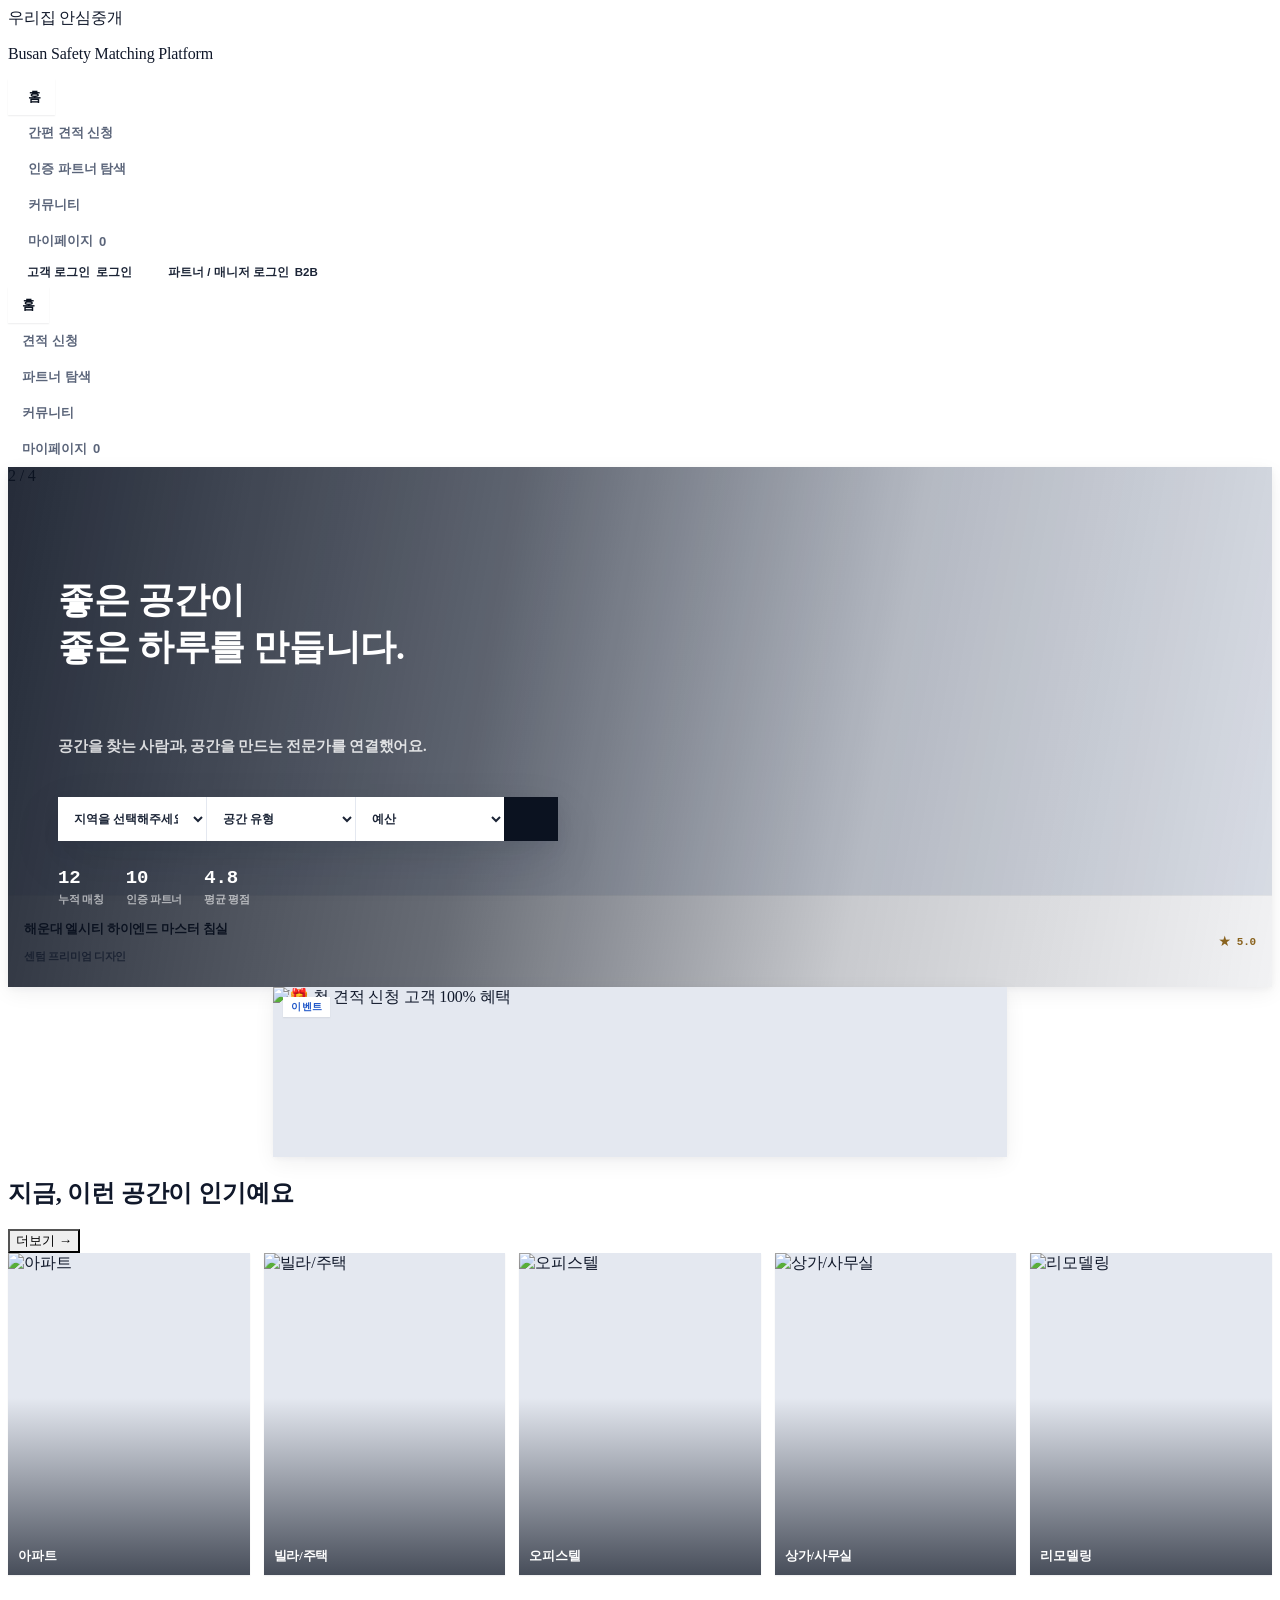
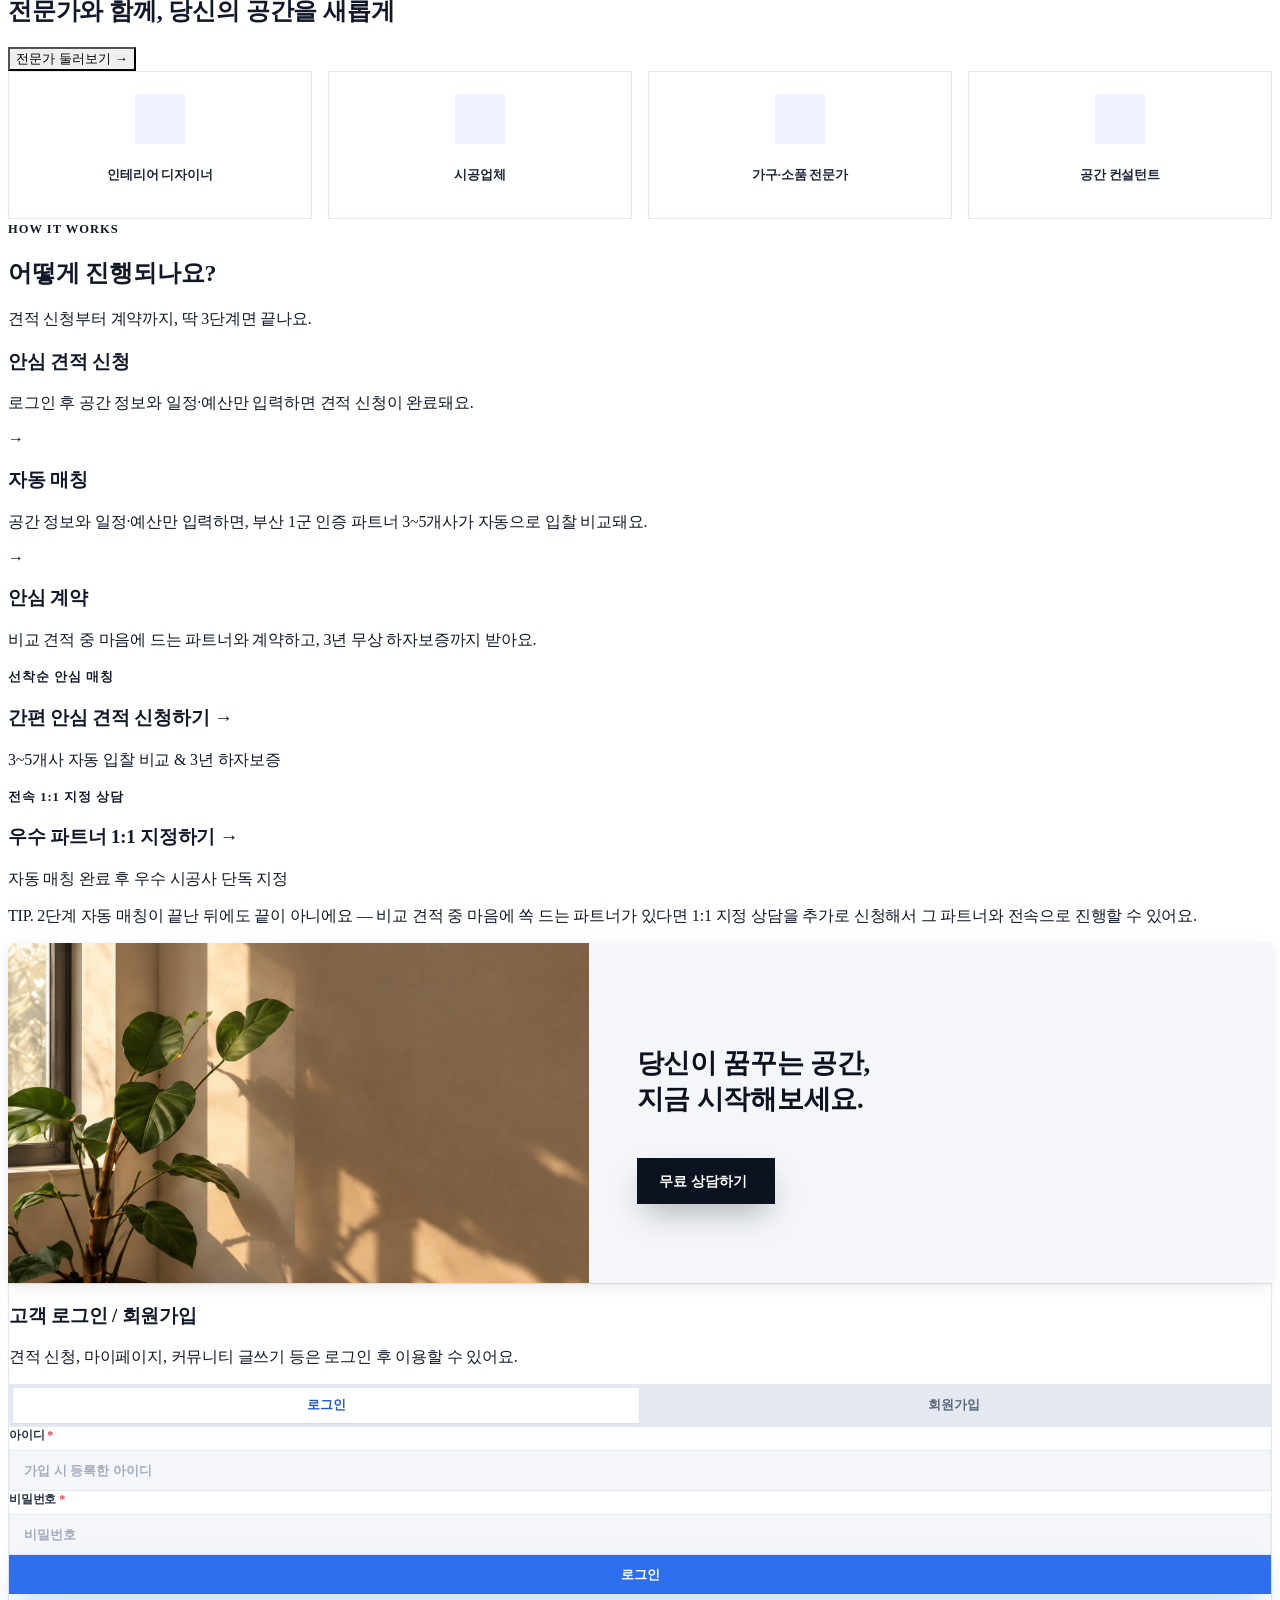
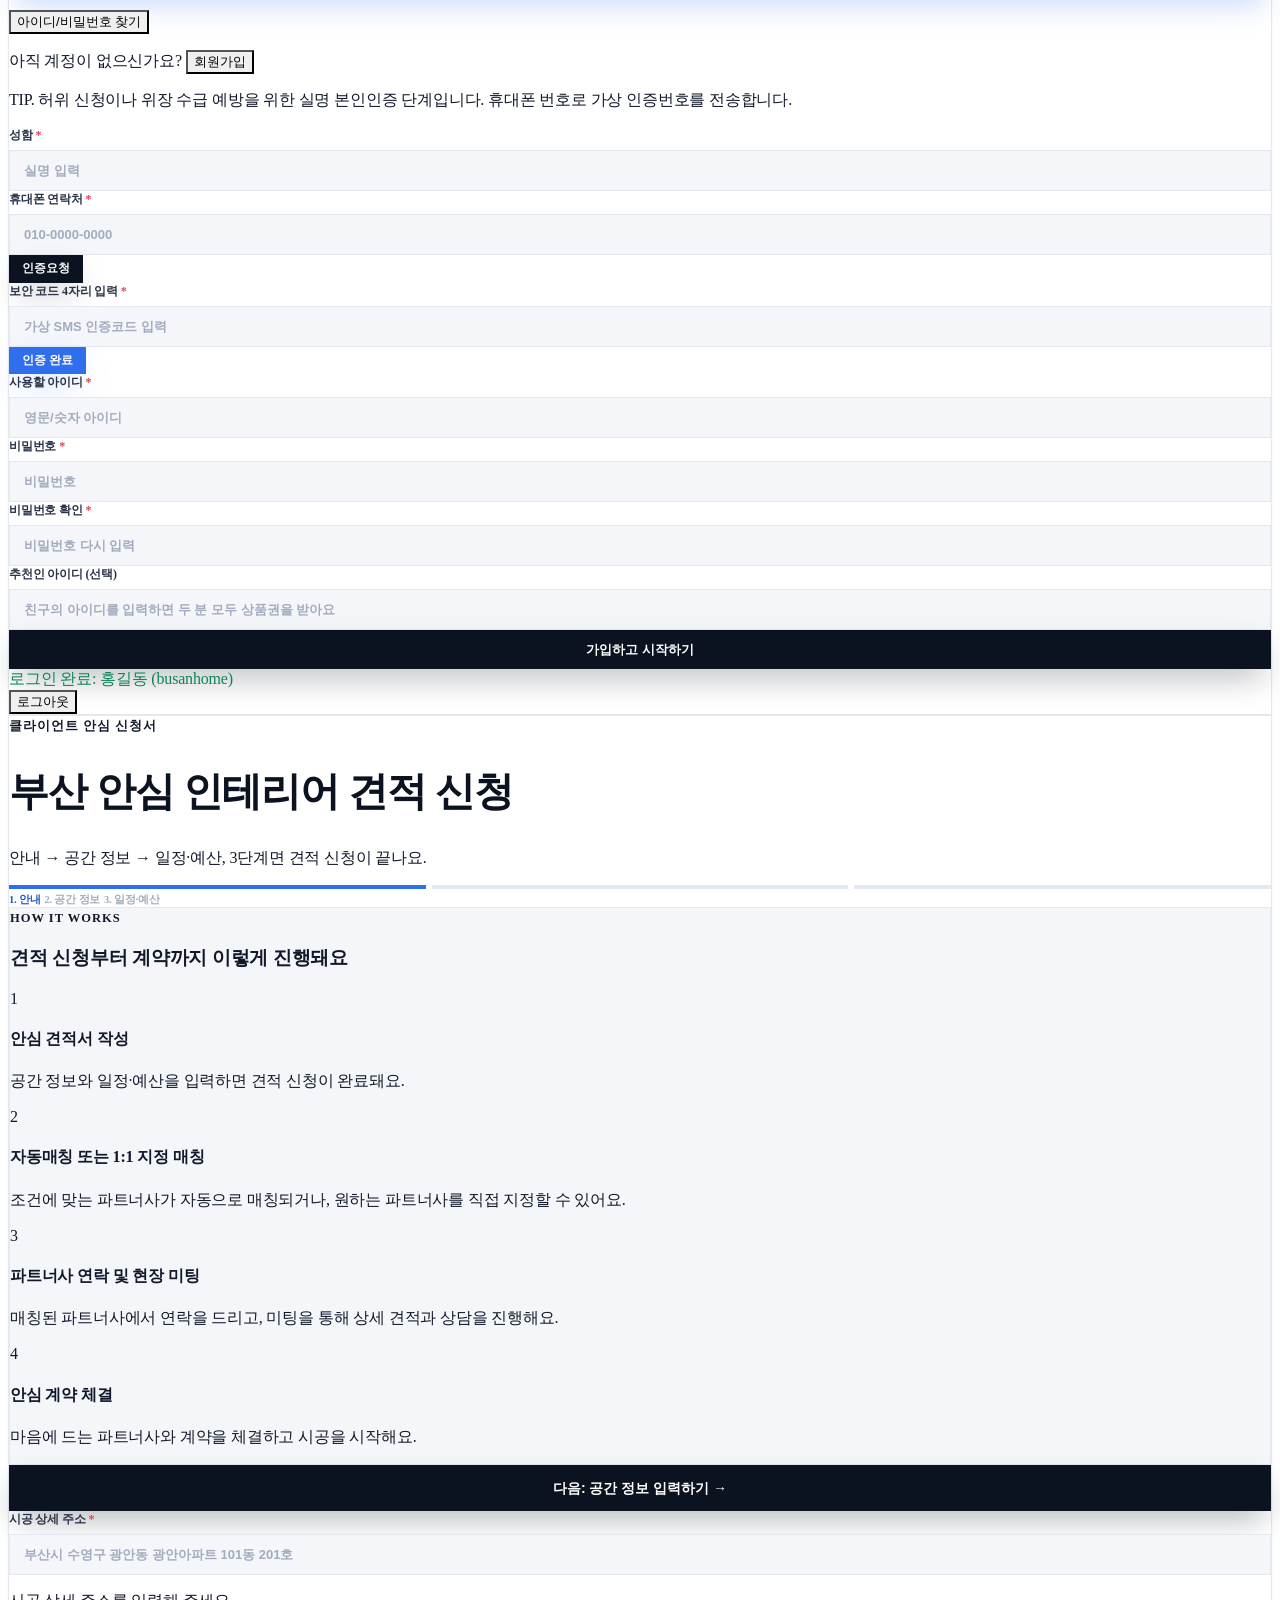
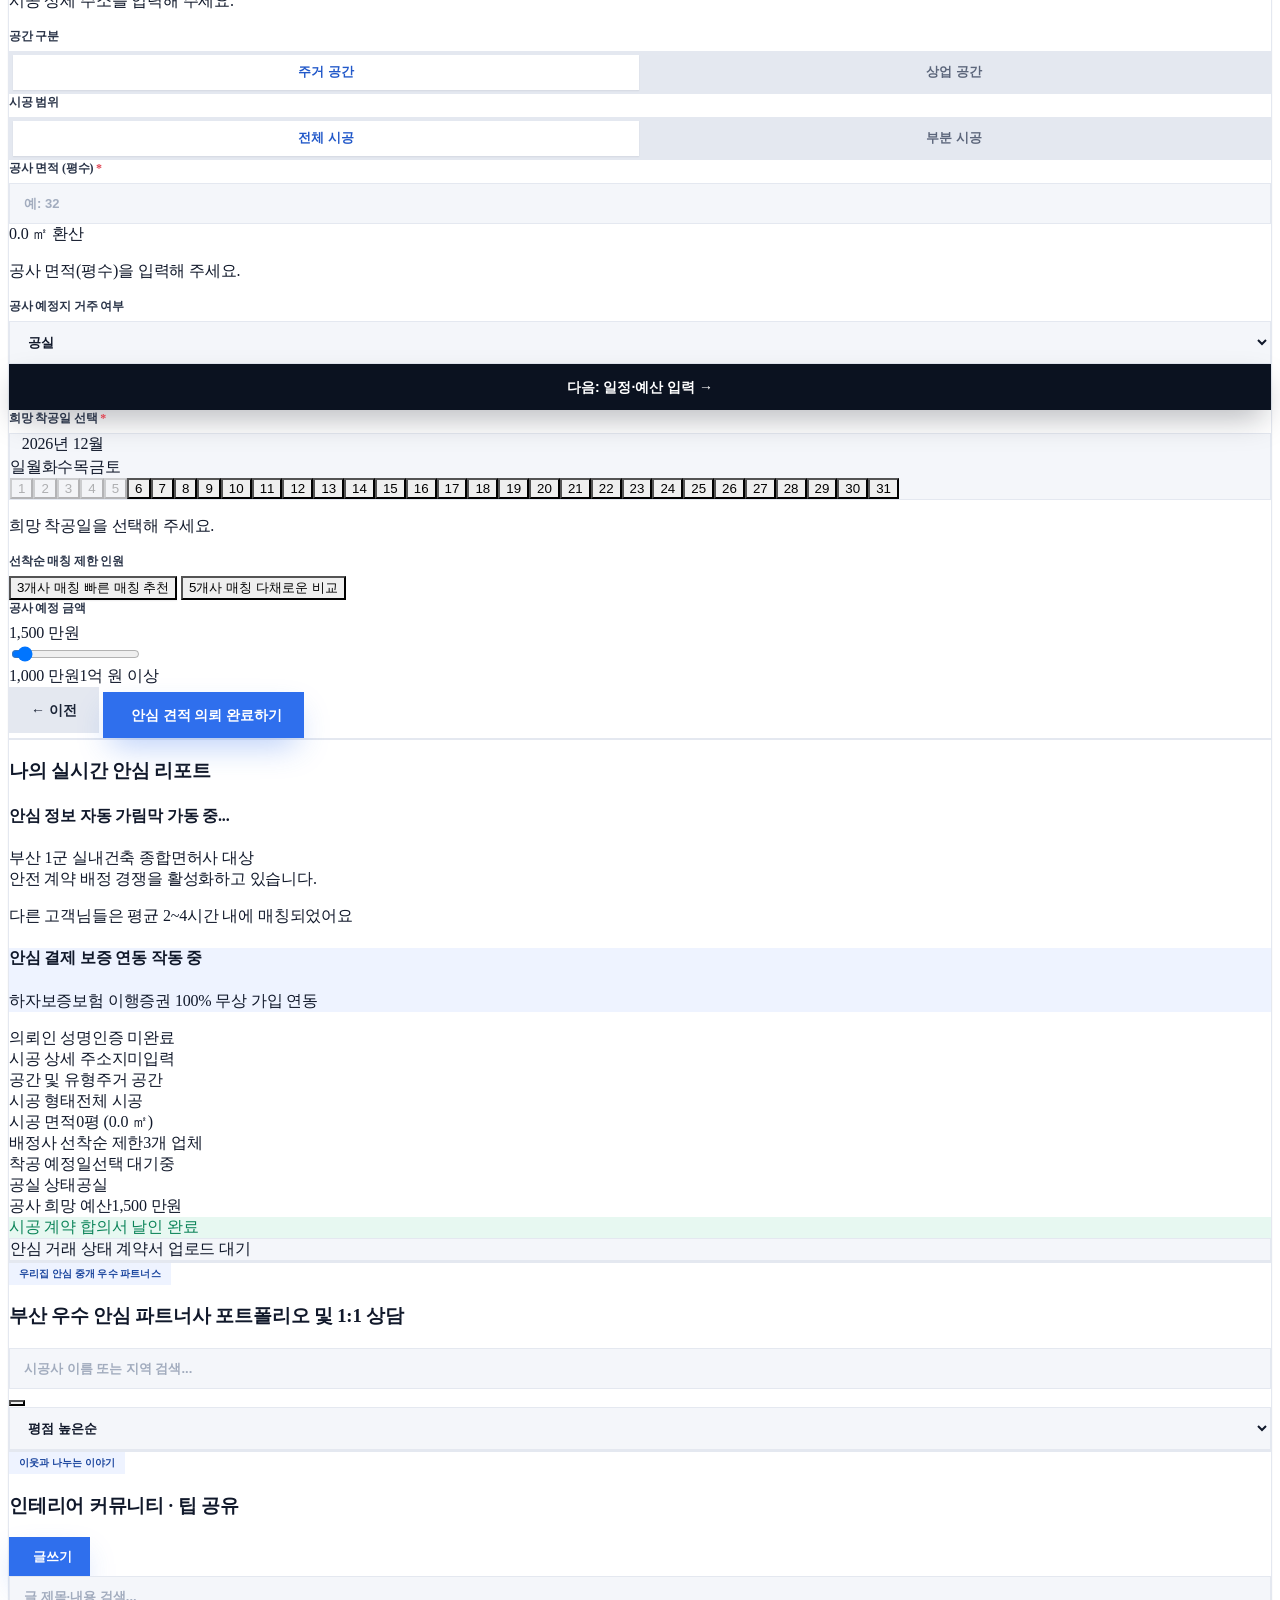
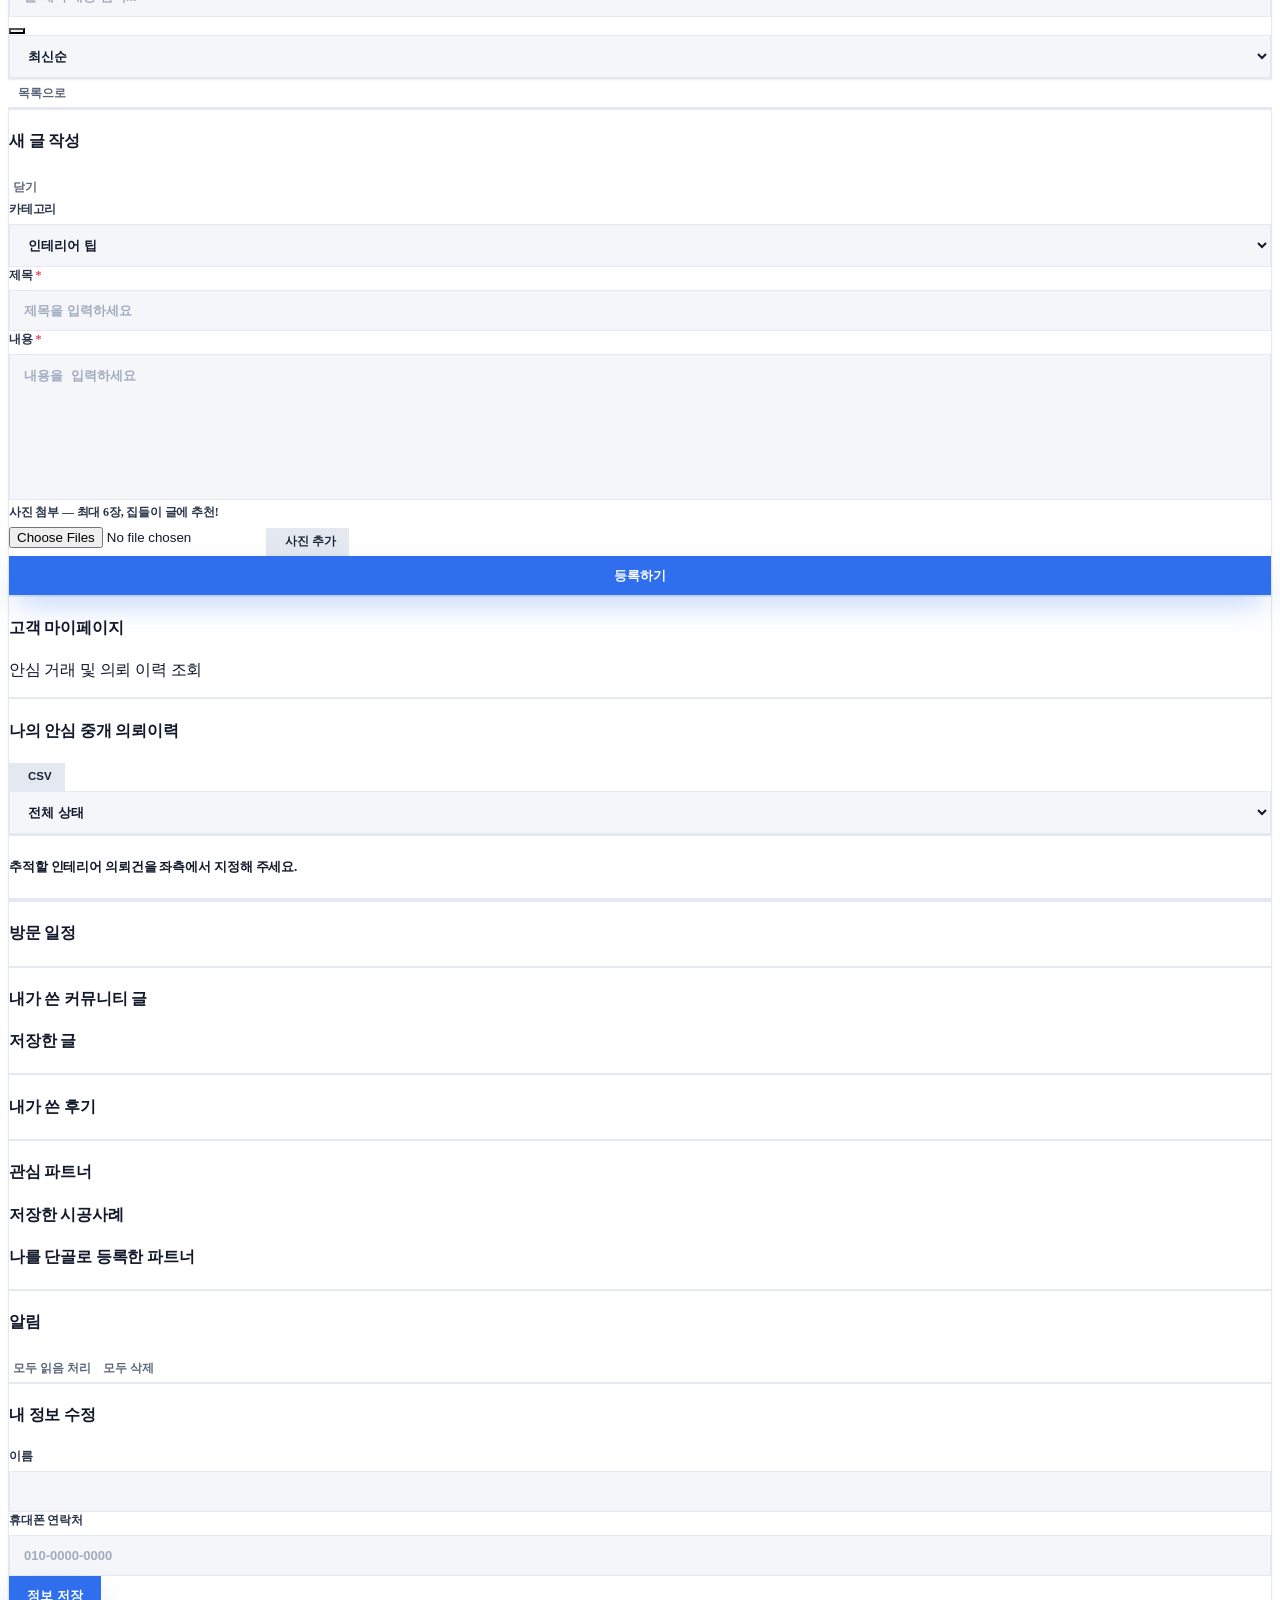
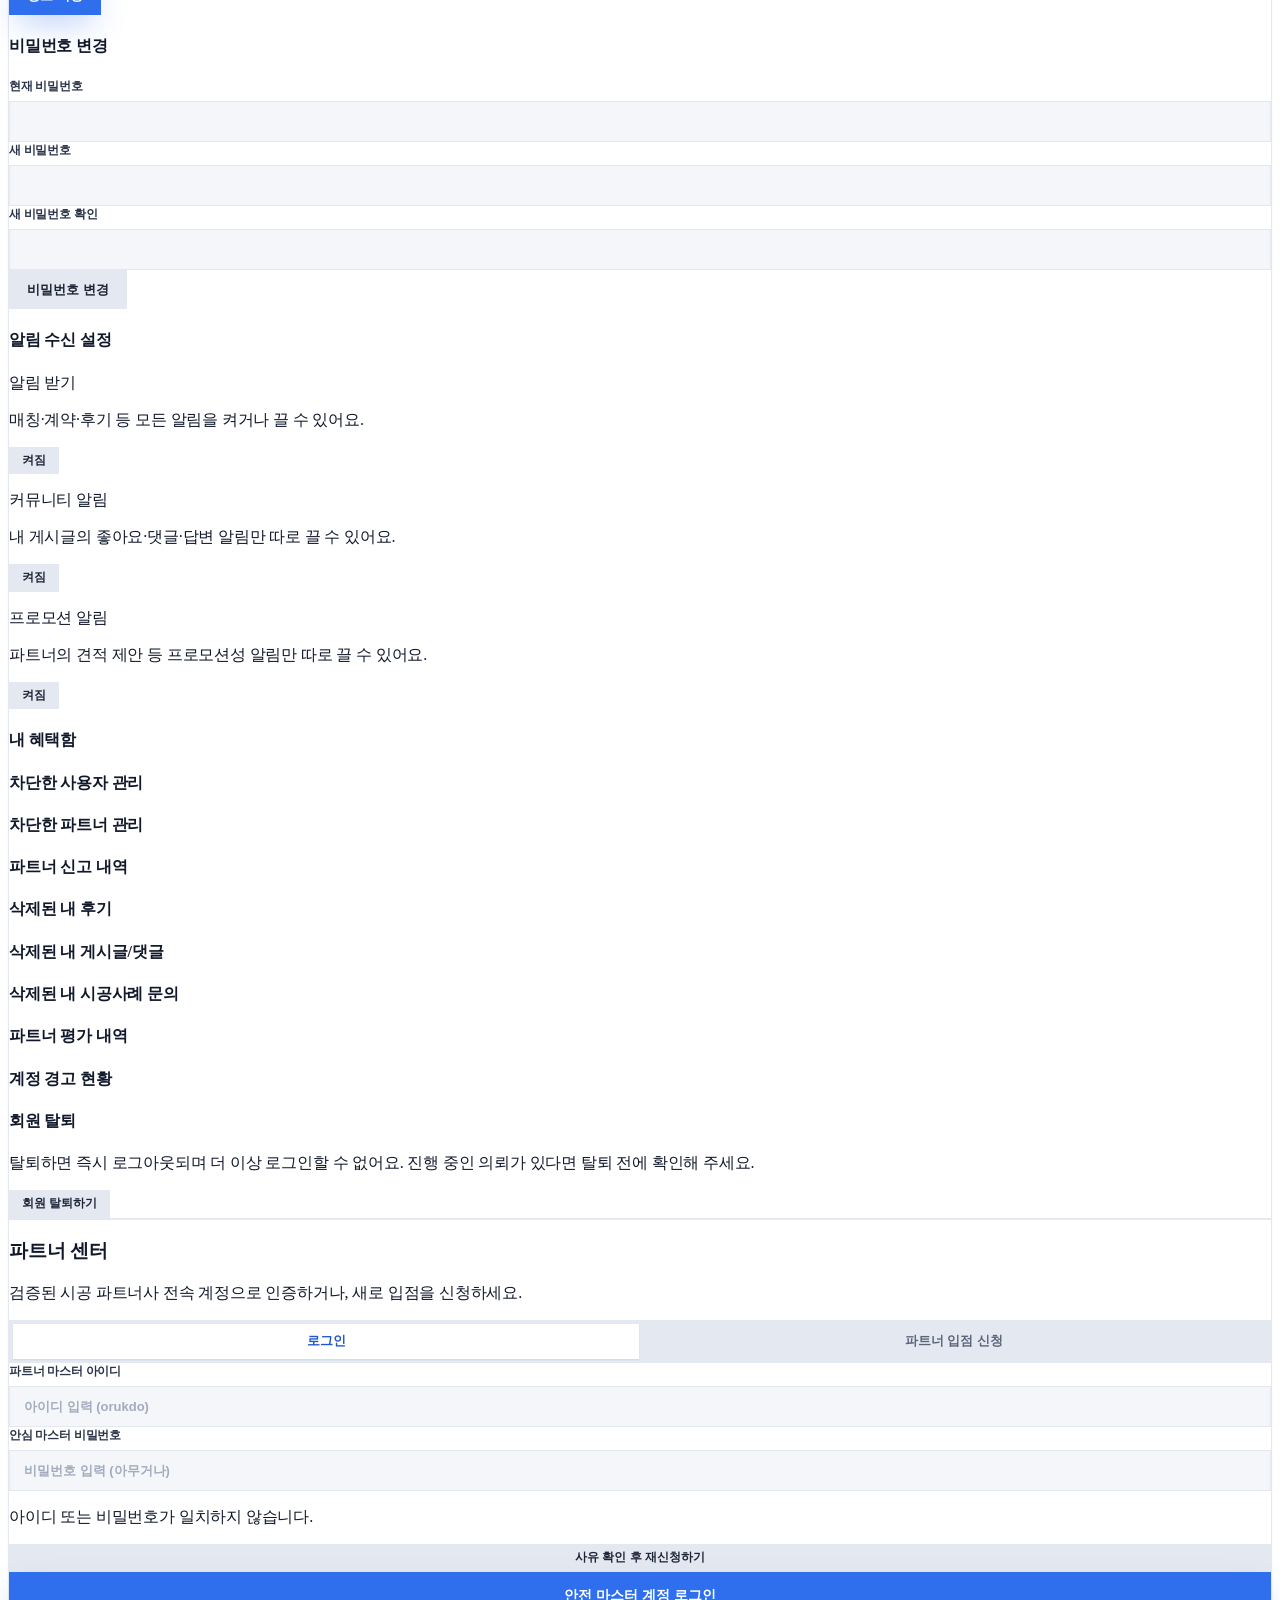
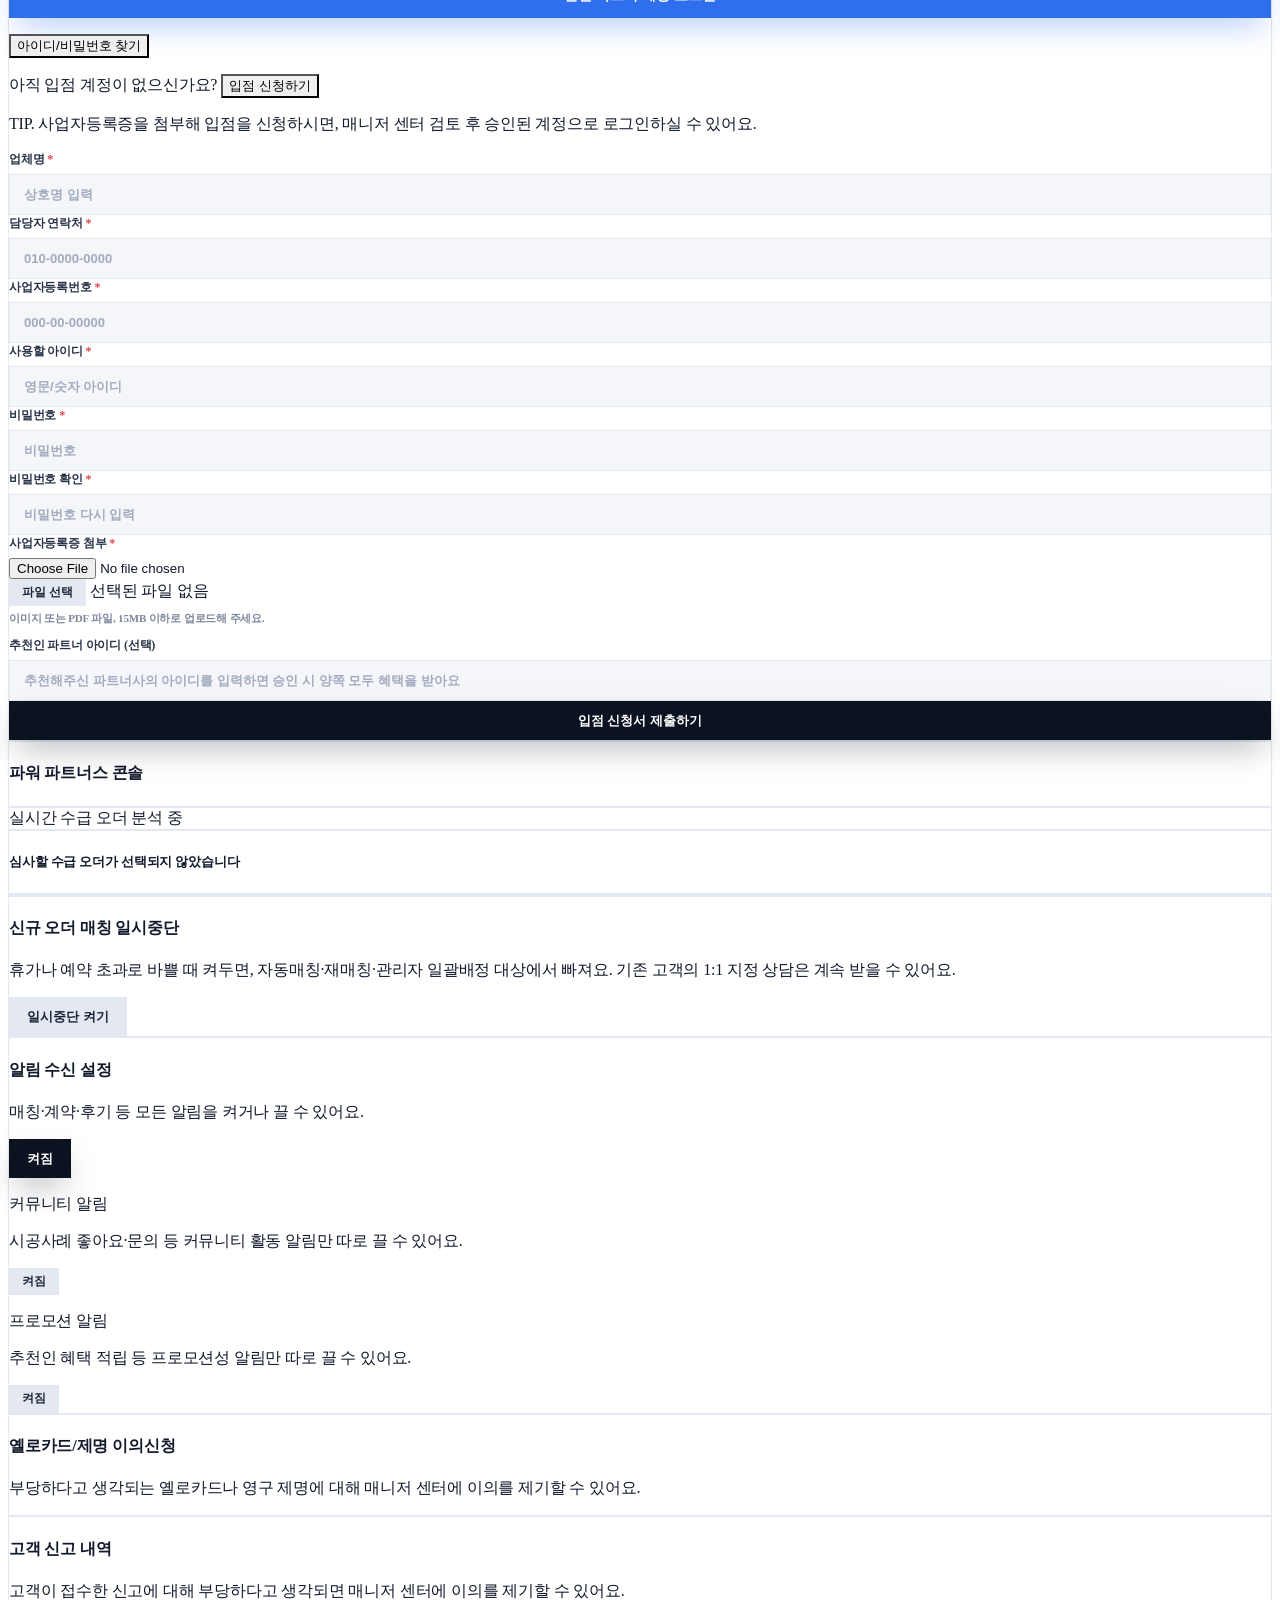
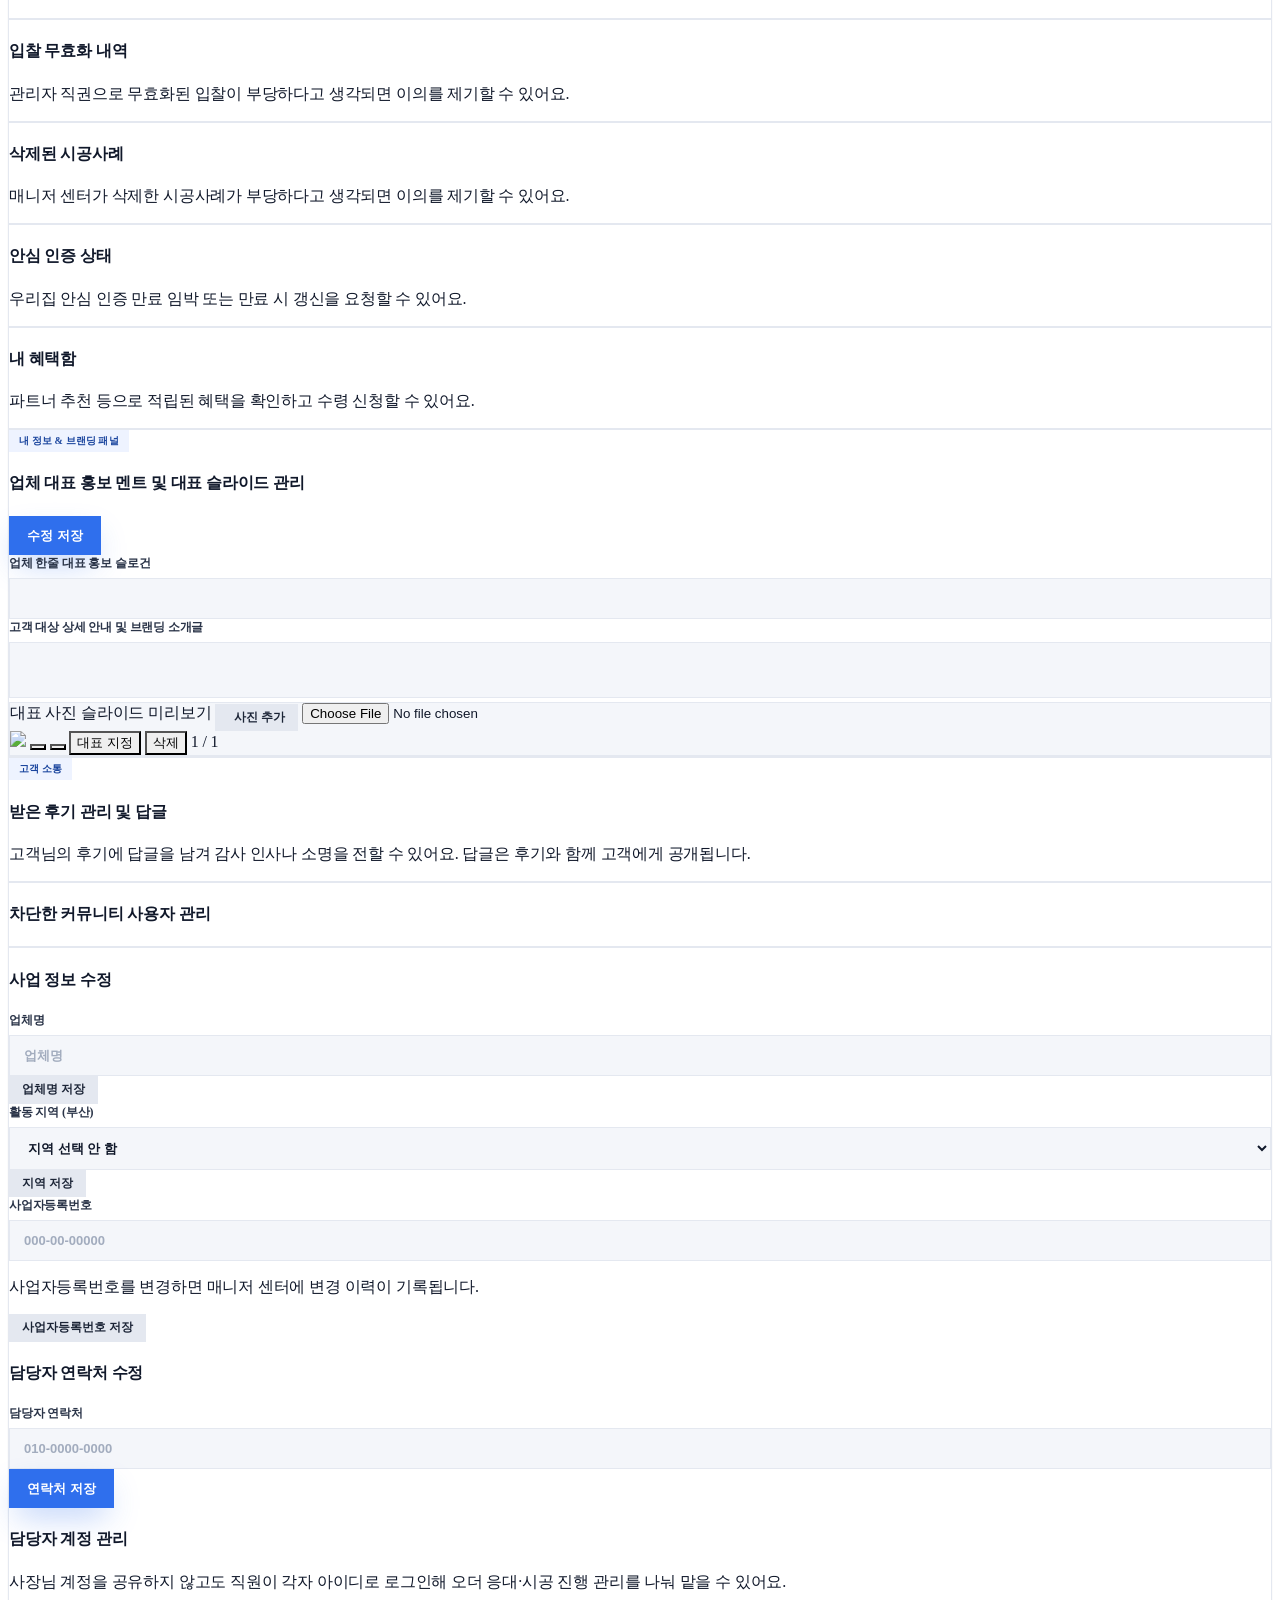
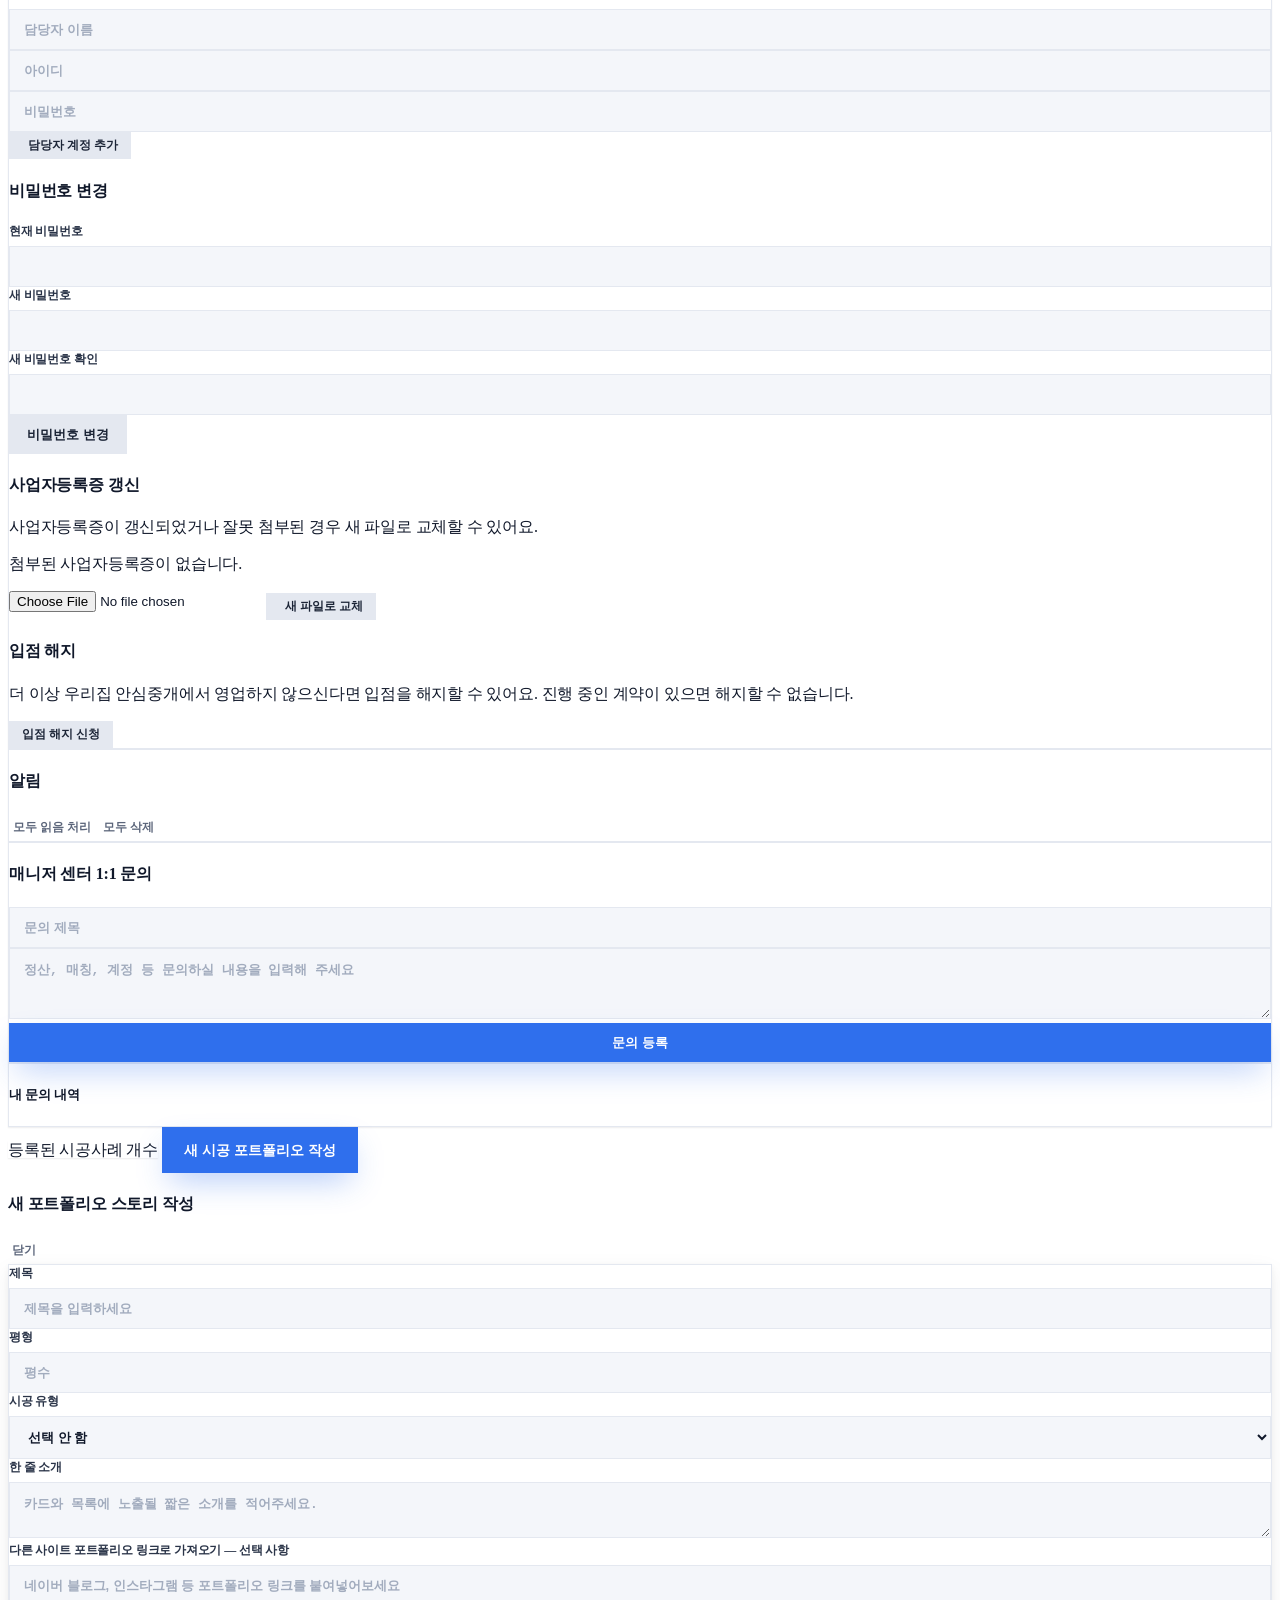
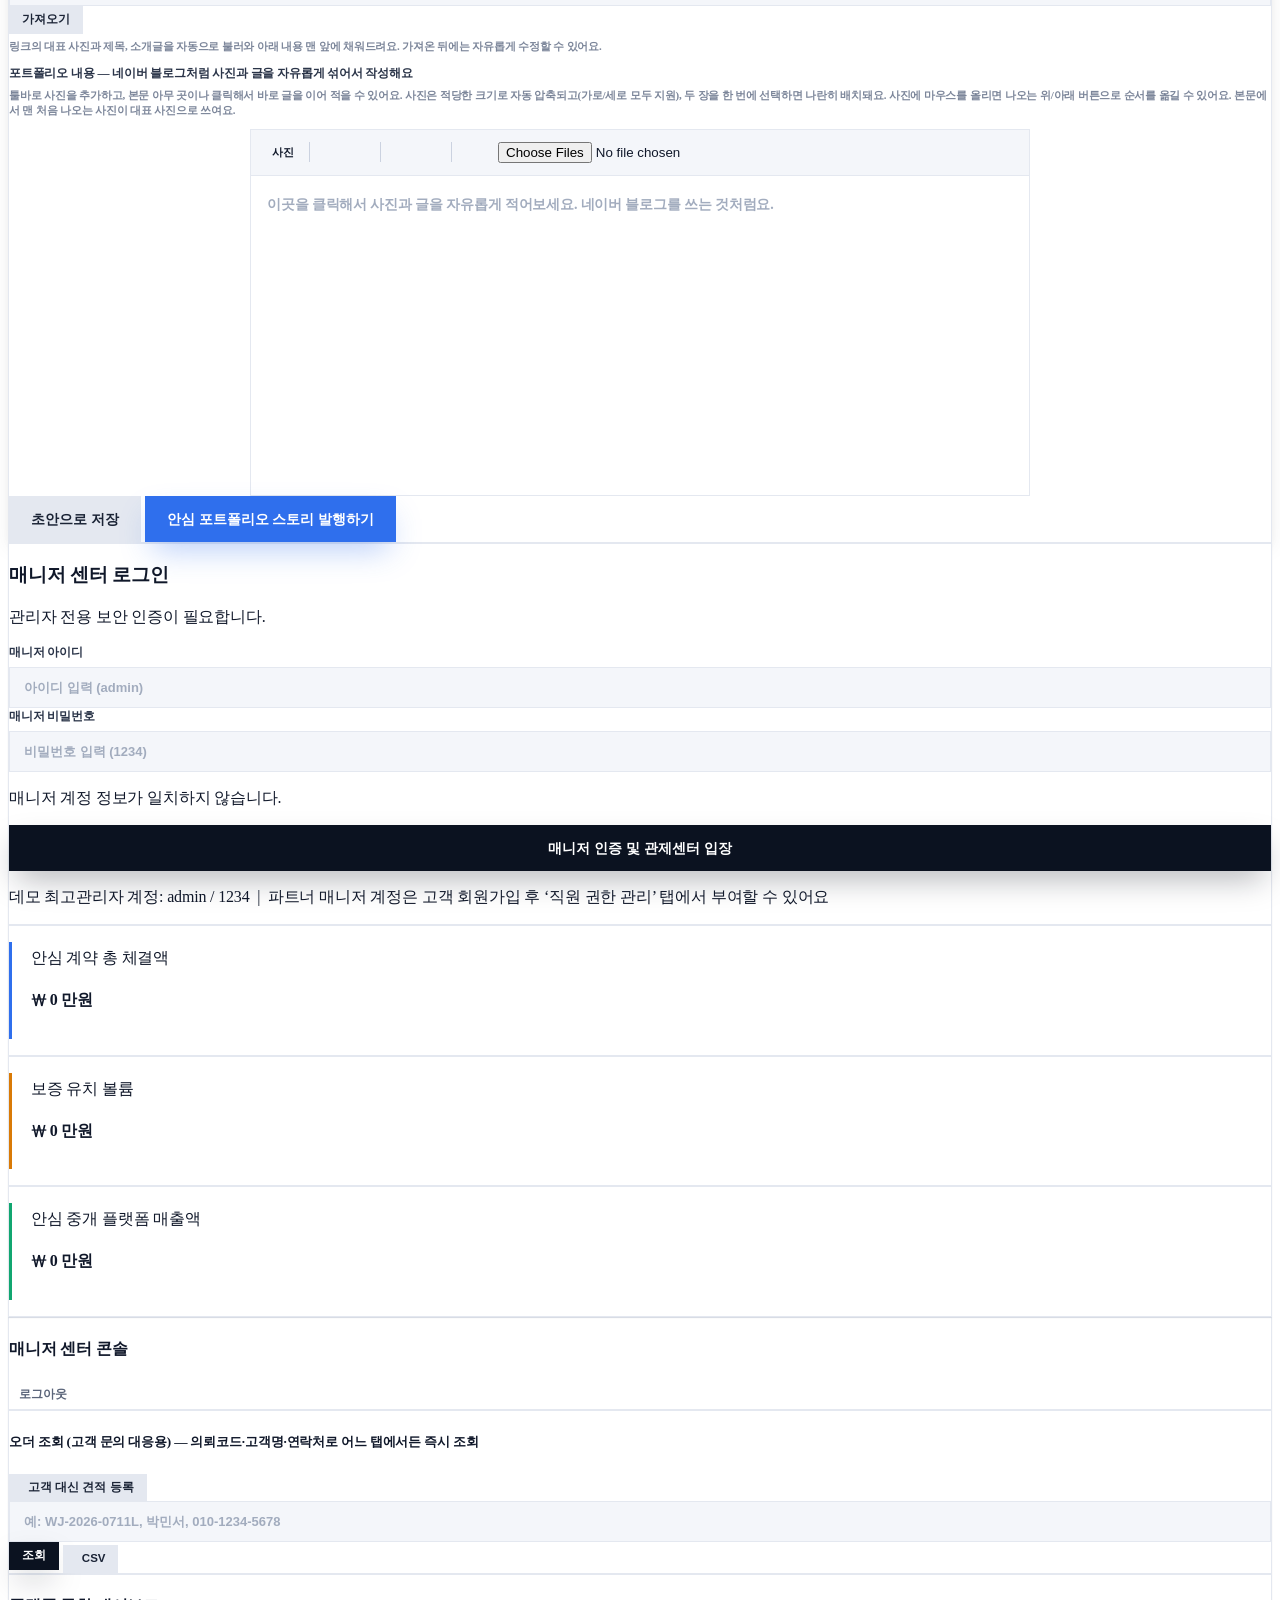
==== commit c88bc8ed: "홈 화면을 전체 배경형 히어로+카테고리+전문가 커넥트 레이아웃으로 리디자인 - 히어로: 좌우 분할(텍스트/슬라이더) 대신 시공사례 슬라이더를 전체 배경으로 깔고   헤드라인+지역/" ====
--- a/index.html
+++ b/index.html
@@ -88,33 +88,105 @@
 
         <!-- ================================================================ 1. HOME PANEL ================================================================ -->
         <section id="home-panel" class="space-y-6 transition-all duration-300">
-            <div class="space-y-4 text-left">
-                <h1 class="type-display">
-                    우리 집이 궁금한 모습으로<br class="hidden sm:inline">
-                    <span class="text-brand-600">완공되는 순간까지</span>
-                </h1>
-                <p class="text-sm text-ink-500 font-medium leading-relaxed max-w-xl">
-                    검증된 부산 1군 인테리어 시공사의 투명한 비교 견적과 전속 1:1 지정 상담을 한 곳에서. 시공 전 과정을 안심하고 맡기세요.
-                </p>
-            </div>
-
-            <!-- 상단 히어로(전체 폭): 좌측 신뢰지표 패널(정적) + 우측 업체 광고 슬라이더(renderHeroPortfolioSlider, 최대 5개, 현재는 평점순 자동 선정) -->
-            <div class="hero-a-card">
-                <div class="hero-a-left">
-                    <p class="hero-a-eyebrow">부산 인테리어 안심중개</p>
-                    <h2 class="hero-a-head">검증된 파트너와,<br>안심하고 시작하세요</h2>
-                    <div class="hero-a-stats">
-                        <div class="hero-a-stat"><b id="hero-a-stat-orders">-</b><span>누적 매칭</span></div>
-                        <div class="hero-a-stat"><b id="hero-a-stat-partners">-</b><span>인증 파트너</span></div>
-                        <div class="hero-a-stat"><b id="hero-a-stat-rating">-</b><span>평균 평점</span></div>
-                    </div>
-                </div>
-                <div id="hero-portfolio-slider-container" class="hero-a-right" onmouseenter="pauseHeroAutoplay()" onmouseleave="resumeHeroAutoplay()"></div>
+            <!-- 상단 히어로(전체 배경형): 실제 시공사례 슬라이더(renderHeroPortfolioSlider, 최대 5개)를
+                 전체 배경으로 깔고 헤드라인 + 검색바를 오버레이 -->
+            <div class="home-hero-b">
+                <div id="hero-portfolio-slider-container" class="hero-a-right home-hero-b-bg" onmouseenter="pauseHeroAutoplay()" onmouseleave="resumeHeroAutoplay()"></div>
+                <div class="home-hero-b-scrim" aria-hidden="true"></div>
+                <div class="home-hero-b-content">
+                    <h1 class="home-hero-b-head">좋은 공간이<br>좋은 하루를 만듭니다.</h1>
+                    <p class="home-hero-b-sub">공간을 찾는 사람과, 공간을 만드는 전문가를 연결했어요.</p>
+                    <div class="home-hero-b-search">
+                        <select id="home-search-region" class="home-hero-b-select" aria-label="지역 선택">
+                            <option value="">지역을 선택해주세요</option>
+                            <option>강서구</option><option>금정구</option><option>기장군</option>
+                            <option>남구</option><option>동구</option><option>동래구</option>
+                            <option>부산진구</option><option>북구</option><option>사상구</option>
+                            <option>사하구</option><option>서구</option><option>수영구</option>
+                            <option>연제구</option><option>영도구</option><option>중구</option>
+                            <option>해운대구</option>
+                        </select>
+                        <select id="home-search-space" class="home-hero-b-select" aria-label="공간 유형 선택">
+                            <option value="">공간 유형</option>
+                            <option>아파트</option><option>빌라/주택</option><option>오피스텔</option>
+                            <option>상가/사무실</option><option>리모델링</option>
+                        </select>
+                        <select id="home-search-budget" class="home-hero-b-select" aria-label="예산 선택">
+                            <option value="">예산</option>
+                            <option>1,000만원 이하</option><option>1,000~3,000만원</option>
+                            <option>3,000~5,000만원</option><option>5,000만원 이상</option>
+                        </select>
+                        <button type="button" onclick="handleHomeHeroSearch()" class="home-hero-b-search-btn" aria-label="검색">
+                            <i data-lucide="search" class="w-4 h-4"></i>
+                        </button>
+                    </div>
+                    <div class="home-hero-b-stats">
+                        <div><b id="hero-a-stat-orders">-</b><span>누적 매칭</span></div>
+                        <div><b id="hero-a-stat-partners">-</b><span>인증 파트너</span></div>
+                        <div><b id="hero-a-stat-rating">-</b><span>평균 평점</span></div>
+                    </div>
+                </div>
             </div>
 
             <!-- 이벤트 배너(센터 카드형): 히어로보다 시선 비중을 낮춰 가운데 좁은 카드로 노출 -->
             <div class="event-banner-row">
                 <div id="home-event-slider-container" class="hero-ad-card event-card-d" onmouseenter="pauseHomeEventAutoplay()" onmouseleave="resumeHomeEventAutoplay()"></div>
+            </div>
+
+            <!-- 지금, 이런 공간이 인기예요 -->
+            <div class="space-y-4">
+                <div class="flex items-end justify-between">
+                    <h2 class="text-lg sm:text-xl font-black text-ink-950">지금, 이런 공간이 인기예요</h2>
+                    <button type="button" onclick="switchPanel('partner-search-panel')" class="text-xs font-bold text-ink-500 hover:text-brand-600 shrink-0">더보기 →</button>
+                </div>
+                <div class="home-category-grid">
+                    <div class="home-category-card wj-focusable" onclick="handleHomeCategoryClick('아파트')" role="button" tabindex="0">
+                        <img src="https://images.unsplash.com/photo-1616486338812-3dadae4b4ace?w=500&auto=format&fit=crop&q=70" alt="아파트">
+                        <span>아파트</span>
+                    </div>
+                    <div class="home-category-card wj-focusable" onclick="handleHomeCategoryClick('빌라/주택')" role="button" tabindex="0">
+                        <img src="https://images.unsplash.com/photo-1616594039964-ae9021a400a0?w=500&auto=format&fit=crop&q=70" alt="빌라/주택">
+                        <span>빌라/주택</span>
+                    </div>
+                    <div class="home-category-card wj-focusable" onclick="handleHomeCategoryClick('오피스텔')" role="button" tabindex="0">
+                        <img src="https://images.unsplash.com/photo-1556911220-e15b29be8c8f?w=500&auto=format&fit=crop&q=70" alt="오피스텔">
+                        <span>오피스텔</span>
+                    </div>
+                    <div class="home-category-card wj-focusable" onclick="handleHomeCategoryClick('상가/사무실')" role="button" tabindex="0">
+                        <img src="https://images.unsplash.com/photo-1497366216548-37526070297c?w=500&auto=format&fit=crop&q=70" alt="상가/사무실">
+                        <span>상가/사무실</span>
+                    </div>
+                    <div class="home-category-card wj-focusable" onclick="handleHomeCategoryClick('리모델링')" role="button" tabindex="0">
+                        <img src="https://images.unsplash.com/photo-1552321554-5fefe8c9ef14?w=500&auto=format&fit=crop&q=70" alt="리모델링">
+                        <span>리모델링</span>
+                    </div>
+                </div>
+            </div>
+
+            <!-- 전문가와 함께, 당신의 공간을 새롭게 -->
+            <div class="space-y-4">
+                <div class="flex items-end justify-between">
+                    <h2 class="text-lg sm:text-xl font-black text-ink-950">전문가와 함께, 당신의 공간을 새롭게</h2>
+                    <button type="button" onclick="switchPanel('partner-search-panel')" class="text-xs font-bold text-ink-500 hover:text-brand-600 shrink-0">전문가 둘러보기 →</button>
+                </div>
+                <div class="home-expert-grid">
+                    <div class="home-expert-item wj-focusable" onclick="switchPanel('client-panel')" role="button" tabindex="0">
+                        <span class="home-expert-icon"><i data-lucide="palette" class="w-5 h-5"></i></span>
+                        <p>인테리어 디자이너</p>
+                    </div>
+                    <div class="home-expert-item wj-focusable" onclick="switchPanel('partner-search-panel')" role="button" tabindex="0">
+                        <span class="home-expert-icon"><i data-lucide="hammer" class="w-5 h-5"></i></span>
+                        <p>시공업체</p>
+                    </div>
+                    <div class="home-expert-item wj-focusable" onclick="switchPanel('client-panel')" role="button" tabindex="0">
+                        <span class="home-expert-icon"><i data-lucide="armchair" class="w-5 h-5"></i></span>
+                        <p>가구·소품 전문가</p>
+                    </div>
+                    <div class="home-expert-item wj-focusable" onclick="handleHome1on1Click()" role="button" tabindex="0">
+                        <span class="home-expert-icon"><i data-lucide="compass" class="w-5 h-5"></i></span>
+                        <p>공간 컨설턴트</p>
+                    </div>
+                </div>
             </div>
 
             <div class="space-y-5 text-left pt-1">
@@ -165,6 +237,17 @@
                     <p class="text-[13px] sm:text-sm font-bold text-ink-800 leading-relaxed flex-1">
                         <span class="text-brand-700 font-black">TIP.</span> 2단계 자동 매칭이 끝난 뒤에도 끝이 아니에요 — 비교 견적 중 마음에 쏙 드는 파트너가 있다면 <span class="text-brand-700 font-black">1:1 지정 상담</span>을 추가로 신청해서 그 파트너와 전속으로 진행할 수 있어요.
                     </p>
+                </div>
+            </div>
+
+            <!-- 하단 상담 신청 CTA: 좌측 실사진 + 우측 카피/버튼 스플릿 배너 -->
+            <div class="home-cta-banner">
+                <div class="home-cta-banner-img" role="img" aria-label="따뜻한 채광이 드는 인테리어 공간 사진"></div>
+                <div class="home-cta-banner-content">
+                    <h2>당신이 꿈꾸는 공간,<br>지금 시작해보세요.</h2>
+                    <button type="button" onclick="handleHome1on1Click()" class="btn btn-dark btn-lg" style="align-self:flex-start">
+                        무료 상담하기 <i data-lucide="arrow-right" class="w-4 h-4"></i>
+                    </button>
                 </div>
             </div>
         </section>
@@ -1401,6 +1484,13 @@
                         </div>
                         <div id="admin-strike-appeals-list" class="space-y-3"></div>
                     </div>
+                    <div class="surface surface-lg p-6 space-y-5 text-left">
+                        <div class="border-b border-ink-100 pb-4 space-y-1">
+                            <h4 class="text-sm font-black text-ink-800 flex items-center gap-2"><i data-lucide="gift" class="w-4 h-4"></i> 혜택 지급 대기</h4>
+                            <p class="text-[11px] text-ink-500 font-medium">고객·파트너가 수령 신청한 상품권/할인 혜택이에요. 실제로 지급(발송/할인 적용)을 완료하면 처리 버튼을 눌러주세요.</p>
+                        </div>
+                        <div id="admin-benefit-claims-list" class="space-y-3"></div>
+                    </div>
                 </div>
             </div>
         </section>
--- a/premium_theme.css
+++ b/premium_theme.css
@@ -363,26 +363,6 @@
     letter-spacing: .02em; padding: 3px 8px; box-shadow: var(--shadow-1);
 }
 
-/* 홈 히어로(스타일 A) — 좌측 신뢰지표 패널 + 우측 시공사례 슬라이더로 분리해,
- * 사진 위에 스크림+텍스트를 얹는 잡지형 배너(오늘의집 시그니처)와 겹치지 않게 한다. */
-.hero-a-card {
-    display: grid; grid-template-columns: 1fr; height: 350px;
-    background: var(--ink-950); box-shadow: var(--shadow-2); overflow: hidden;
-}
-@media (min-width: 640px) { .hero-a-card { grid-template-columns: 1fr 1.7fr; height: 460px; } }
-
-.hero-a-left {
-    padding: 22px 20px; display: flex; flex-direction: column; justify-content: center; gap: 14px; color: #fff;
-}
-@media (min-width: 640px) { .hero-a-left { padding: 32px 30px; } }
-.hero-a-eyebrow { font-size: 10.5px; font-weight: 800; color: var(--brand-400); letter-spacing: .06em; }
-.hero-a-head { font-size: 18px; font-weight: 800; line-height: 1.4; letter-spacing: -.01em; }
-@media (min-width: 640px) { .hero-a-head { font-size: 22px; } }
-.hero-a-stats { display: flex; gap: 18px; margin-top: 2px; }
-.hero-a-stat b { display: block; font-size: 21px; font-weight: 900; font-family: ui-monospace, 'SF Mono', Menlo, Consolas, monospace; }
-@media (min-width: 640px) { .hero-a-stat b { font-size: 25px; } }
-.hero-a-stat span { font-size: 11px; color: rgba(255,255,255,.55); font-weight: 700; }
-
 /* 이벤트 배너(센터 카드형) — 히어로가 전체 폭 주인공이 된 뒤, 배너는 광고가 아니라
  * 공지에 가깝게 다뤄서 시선 비중을 낮춘다. 폭을 좁히고 높이도 낮은 비율로 고정. */
 .event-banner-row { display: flex; justify-content: center; }
@@ -431,6 +411,96 @@
     .hero-a-right:hover .hero-nav-btn,
     .hero-nav-btn:focus-visible { opacity: 1; }
 }
+
+/* ---------------------------------------------------------------
+ * 9. 홈 히어로(스타일 B, 전체 배경형) / 인기 공간 카테고리 / 전문가 커넥트 / 하단 상담 CTA
+ * 실제 시공사례 슬라이더(.hero-a-right)를 전체 배경으로 깔고 그 위에 헤드라인+검색바를
+ * 얹는 매거진형 배너로 교체 — 슬라이더 자체의 렌더/자동재생 로직(renderHeroPortfolioSlider
+ * 등)은 그대로 재사용하고 감싸는 레이아웃만 바꾼다.
+ * --------------------------------------------------------------- */
+.home-hero-b { position: relative; height: 520px; overflow: hidden; background: var(--ink-950); box-shadow: var(--shadow-2); }
+@media (max-width: 640px) { .home-hero-b { height: 640px; } }
+.home-hero-b-bg { position: absolute; inset: 0; z-index: 0; }
+.home-hero-b-scrim {
+    position: absolute; inset: 0; z-index: 1; pointer-events: none;
+    background: linear-gradient(100deg, rgba(11,18,32,.88) 0%, rgba(11,18,32,.62) 38%, rgba(11,18,32,.22) 68%, rgba(11,18,32,.05) 100%);
+}
+.home-hero-b-content {
+    position: relative; z-index: 2; height: 100%;
+    display: flex; flex-direction: column; justify-content: center; gap: 16px;
+    padding: 28px 22px; max-width: 600px; color: #fff;
+}
+@media (min-width: 640px) { .home-hero-b-content { padding: 0 50px; gap: 20px; } }
+.home-hero-b-head { font-size: 25px; font-weight: 900; line-height: 1.3; letter-spacing: -.01em; text-wrap: balance; }
+@media (min-width: 640px) { .home-hero-b-head { font-size: 36px; } }
+.home-hero-b-sub { font-size: 13px; font-weight: 600; color: rgba(255,255,255,.82); line-height: 1.6; }
+@media (min-width: 640px) { .home-hero-b-sub { font-size: 14.5px; } }
+.home-hero-b-search { display: flex; align-items: stretch; background: #fff; box-shadow: var(--shadow-3); margin-top: 4px; }
+.home-hero-b-select {
+    flex: 1 1 0; min-width: 0; border: none; border-right: 1px solid var(--ink-100);
+    background: transparent; padding: 14px 12px; font-size: 12px; font-weight: 700; color: var(--ink-800);
+    cursor: pointer;
+}
+.home-hero-b-select:last-of-type { border-right: none; }
+.home-hero-b-select:focus { outline: none; background: var(--ink-50); }
+.home-hero-b-search-btn {
+    flex-shrink: 0; width: 54px; border: none; background: var(--ink-950); color: #fff; cursor: pointer;
+    display: flex; align-items: center; justify-content: center; transition: background var(--dur-base) var(--ease-out);
+}
+.home-hero-b-search-btn:hover { background: var(--brand-600); }
+@media (max-width: 640px) {
+    .home-hero-b-search { flex-wrap: wrap; }
+    .home-hero-b-select { flex: 1 1 50%; border-bottom: 1px solid var(--ink-100); }
+    .home-hero-b-search-btn { width: 100%; height: 46px; }
+}
+/* 터치 기기는 hover가 없어 슬라이드 좌우 버튼이 항상 노출되는데, 기본값(수직 중앙)은
+ * 검색바/통계와 겹친다 — 이 히어로에서만 사진 상단부(텍스트가 시작되기 전)로 올려서 피한다. */
+.home-hero-b-bg .hero-nav-btn { top: 64px; transform: none; }
+.home-hero-b-stats { display: flex; gap: 22px; margin-top: 6px; }
+.home-hero-b-stats b { display: block; font-size: 19px; font-weight: 900; font-family: ui-monospace, 'SF Mono', Menlo, Consolas, monospace; }
+.home-hero-b-stats span { font-size: 10.5px; color: rgba(255,255,255,.6); font-weight: 700; }
+
+/* 지금, 이런 공간이 인기예요 — 카테고리 이미지 카드 */
+.home-category-grid { display: grid; grid-template-columns: repeat(2, 1fr); gap: 10px; }
+@media (min-width: 640px) { .home-category-grid { grid-template-columns: repeat(5, 1fr); gap: 14px; } }
+.home-category-card {
+    position: relative; aspect-ratio: 3 / 4; overflow: hidden; cursor: pointer;
+    background: var(--ink-100); box-shadow: var(--shadow-1);
+    transition: transform var(--dur-base) var(--ease-out), box-shadow var(--dur-base) var(--ease-out);
+}
+.home-category-card:hover { transform: translateY(-3px); box-shadow: var(--shadow-3); }
+.home-category-card img { position: absolute; inset: 0; width: 100%; height: 100%; object-fit: cover; }
+.home-category-card::after {
+    content: ''; position: absolute; inset: 0;
+    background: linear-gradient(180deg, rgba(11,18,32,0) 45%, rgba(11,18,32,.72) 100%);
+}
+.home-category-card span { position: absolute; left: 10px; right: 10px; bottom: 10px; z-index: 1; color: #fff; font-size: 12.5px; font-weight: 800; }
+
+/* 전문가와 함께, 당신의 공간을 새롭게 — 전문가 유형 커넥트 */
+.home-expert-grid { display: grid; grid-template-columns: repeat(2, 1fr); gap: 12px; }
+@media (min-width: 640px) { .home-expert-grid { grid-template-columns: repeat(4, 1fr); gap: 16px; } }
+.home-expert-item {
+    display: flex; flex-direction: column; align-items: center; gap: 10px; text-align: center;
+    padding: 22px 12px; background: #fff; border: 1px solid var(--ink-100); cursor: pointer;
+    transition: all var(--dur-base) var(--ease-out);
+}
+.home-expert-item:hover { border-color: var(--brand-200); box-shadow: var(--shadow-2); transform: translateY(-2px); }
+.home-expert-icon {
+    width: 50px; height: 50px; background: var(--brand-50); color: var(--brand-600);
+    display: flex; align-items: center; justify-content: center; flex-shrink: 0;
+    transition: background var(--dur-base) var(--ease-out), color var(--dur-base) var(--ease-out);
+}
+.home-expert-item:hover .home-expert-icon { background: var(--ink-950); color: #fff; }
+.home-expert-item p { font-size: 12.5px; font-weight: 800; color: var(--ink-800); }
+
+/* 하단 상담 신청 CTA — 좌측 실사진(우거진 식물 인테리어 컷) + 우측 카피/버튼 스플릿 배너 */
+.home-cta-banner { display: grid; grid-template-columns: 1fr; min-height: 300px; overflow: hidden; box-shadow: var(--shadow-2); }
+@media (min-width: 640px) { .home-cta-banner { grid-template-columns: 0.85fr 1fr; min-height: 340px; } }
+.home-cta-banner-img { background-image: url('assets/images/home-cta-plant-bg.png'); background-size: cover; background-position: center; min-height: 180px; }
+.home-cta-banner-content { background: var(--ink-50); display: flex; flex-direction: column; justify-content: center; gap: 18px; padding: 32px 26px; }
+@media (min-width: 640px) { .home-cta-banner-content { padding: 0 48px; } }
+.home-cta-banner-content h2 { font-size: 22px; font-weight: 900; line-height: 1.35; color: var(--ink-950); letter-spacing: -.01em; }
+@media (min-width: 640px) { .home-cta-banner-content h2 { font-size: 27px; } }
 
 /* ---------------------------------------------------------------
  * 9. 포트폴리오 카드 — 매거진 스타일 그리드 타일
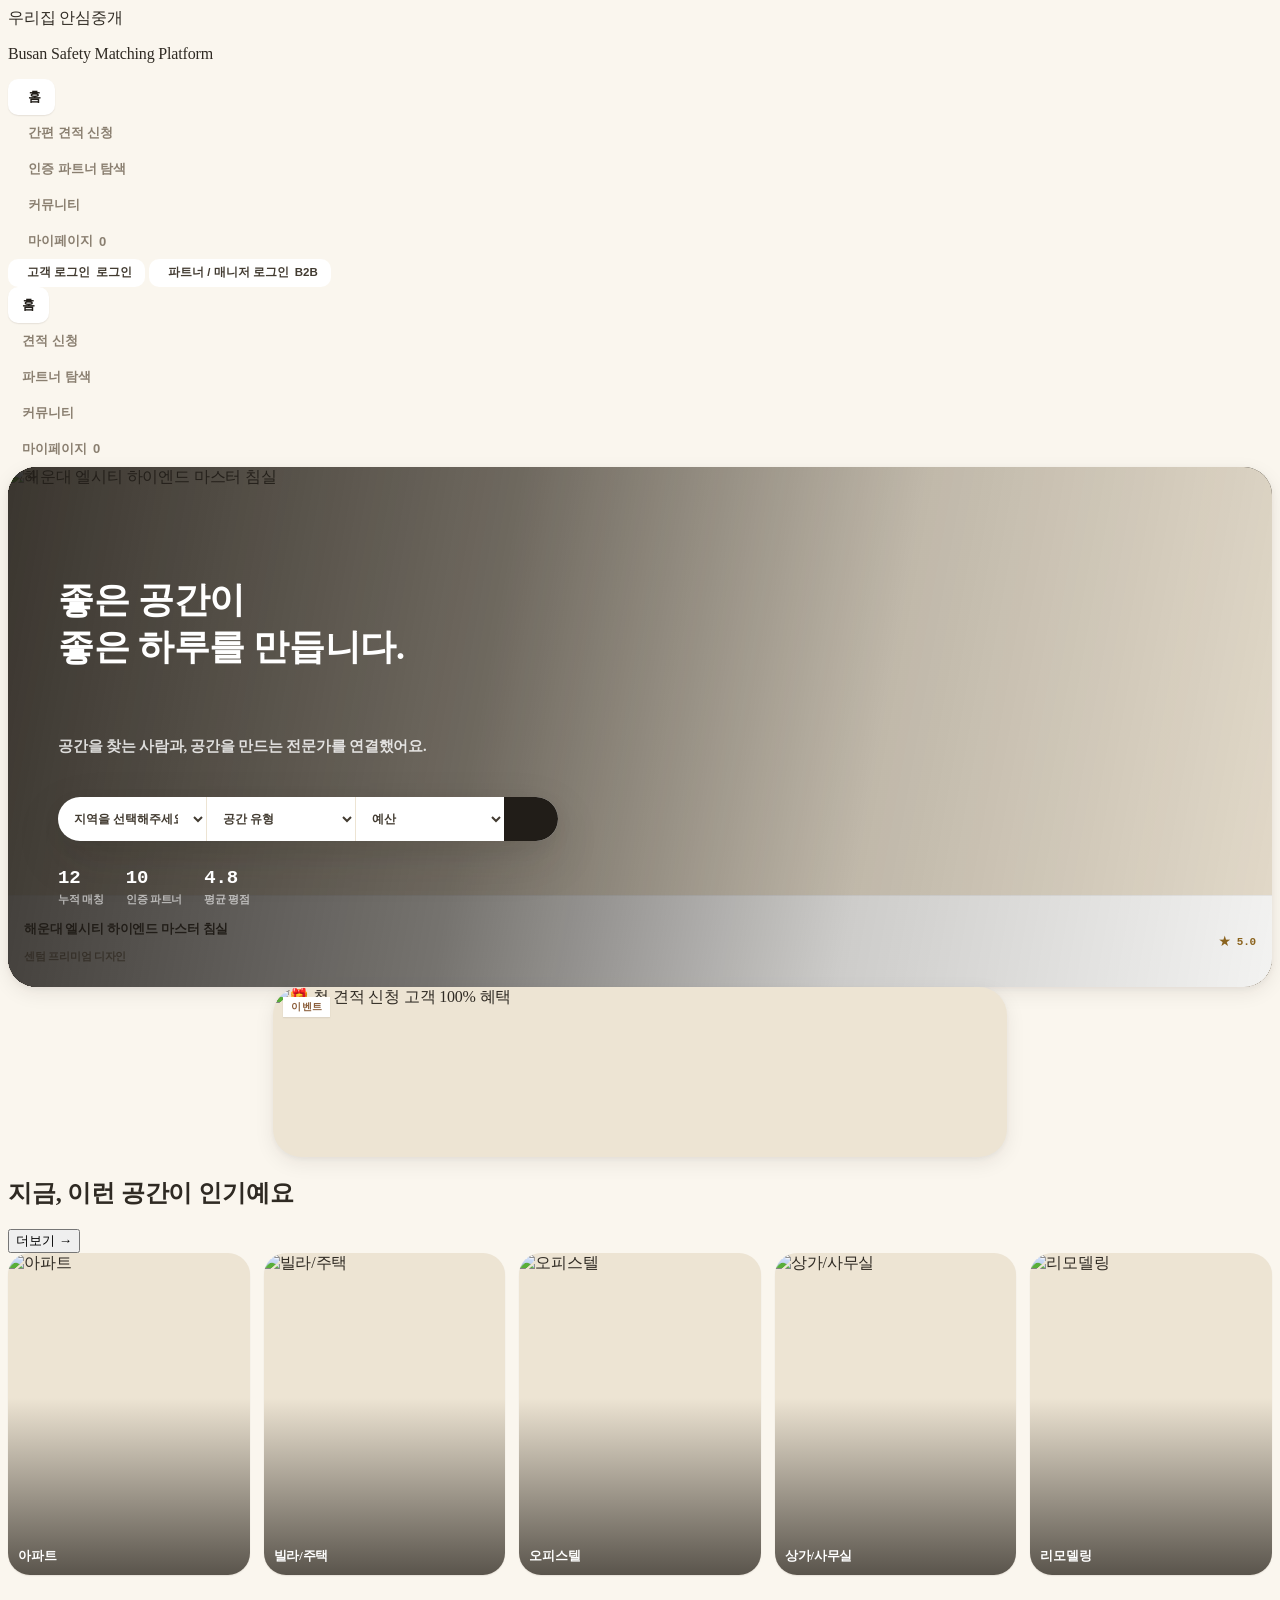
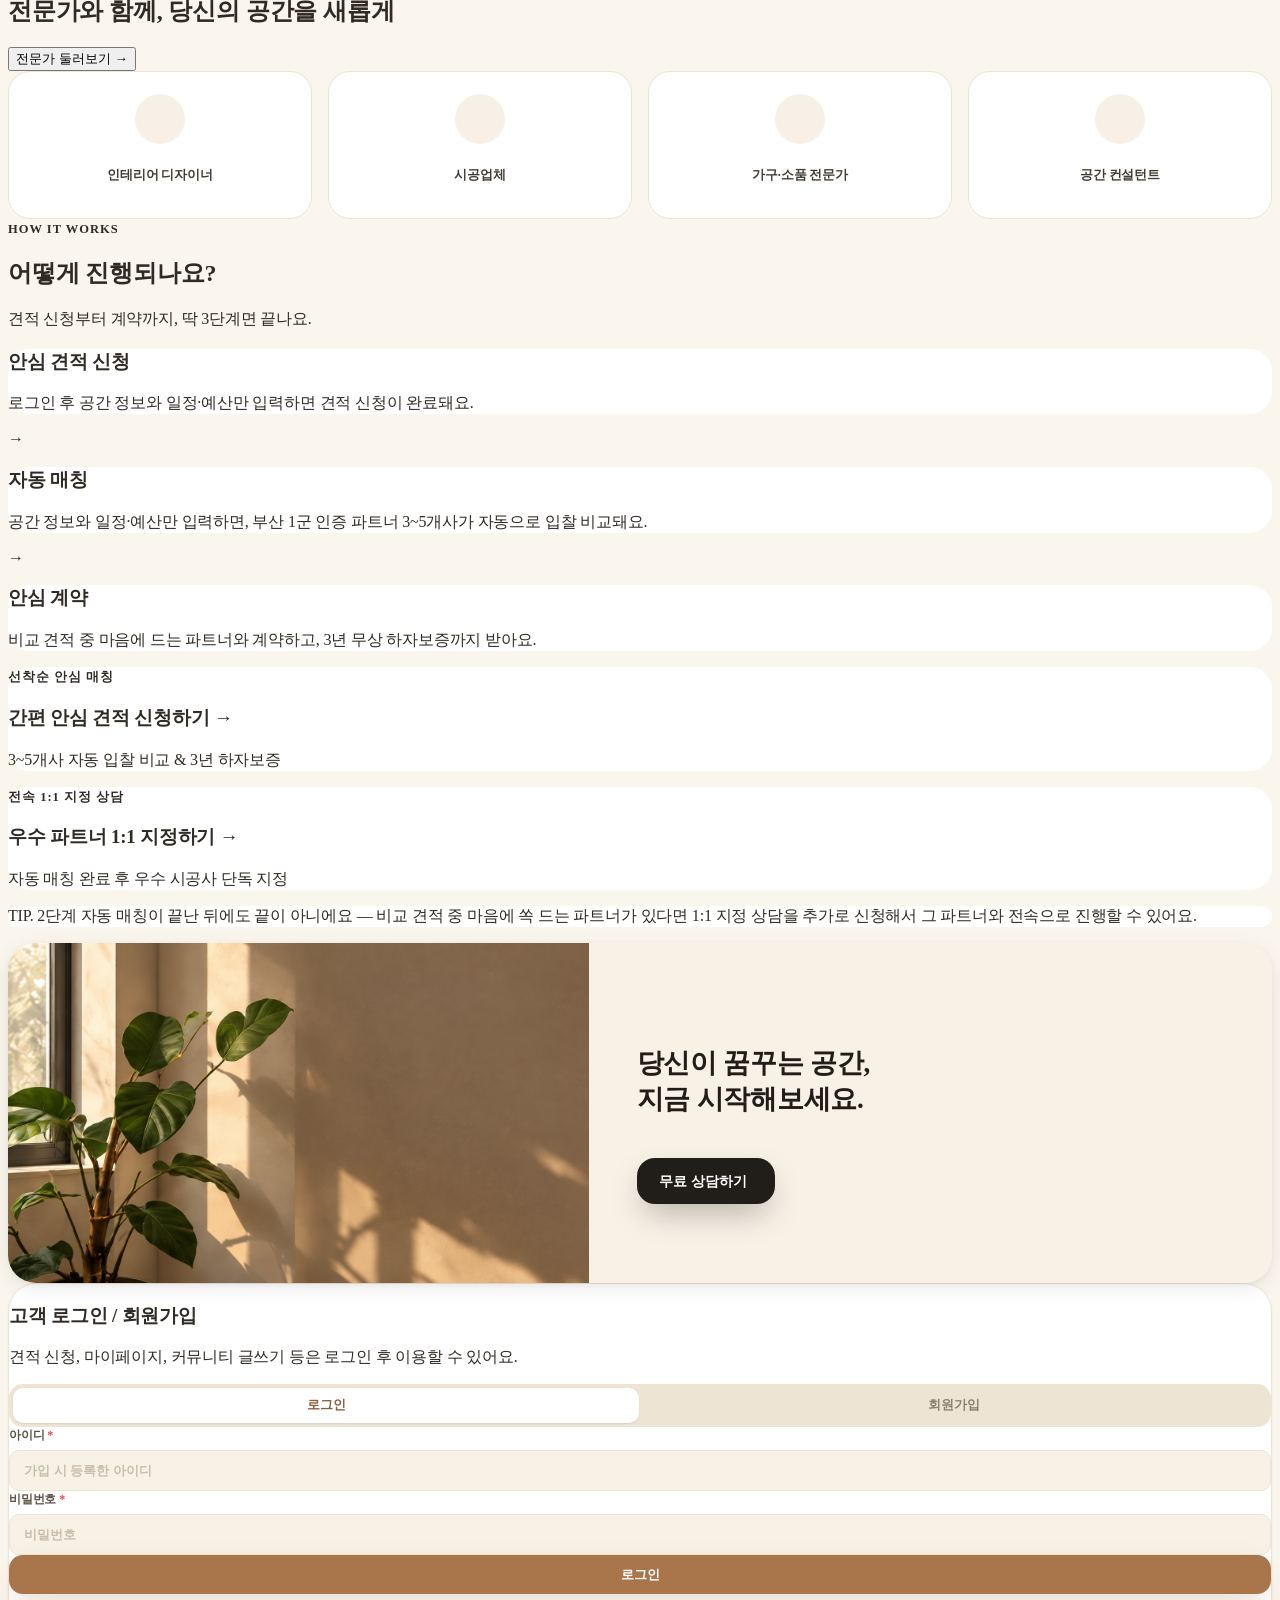
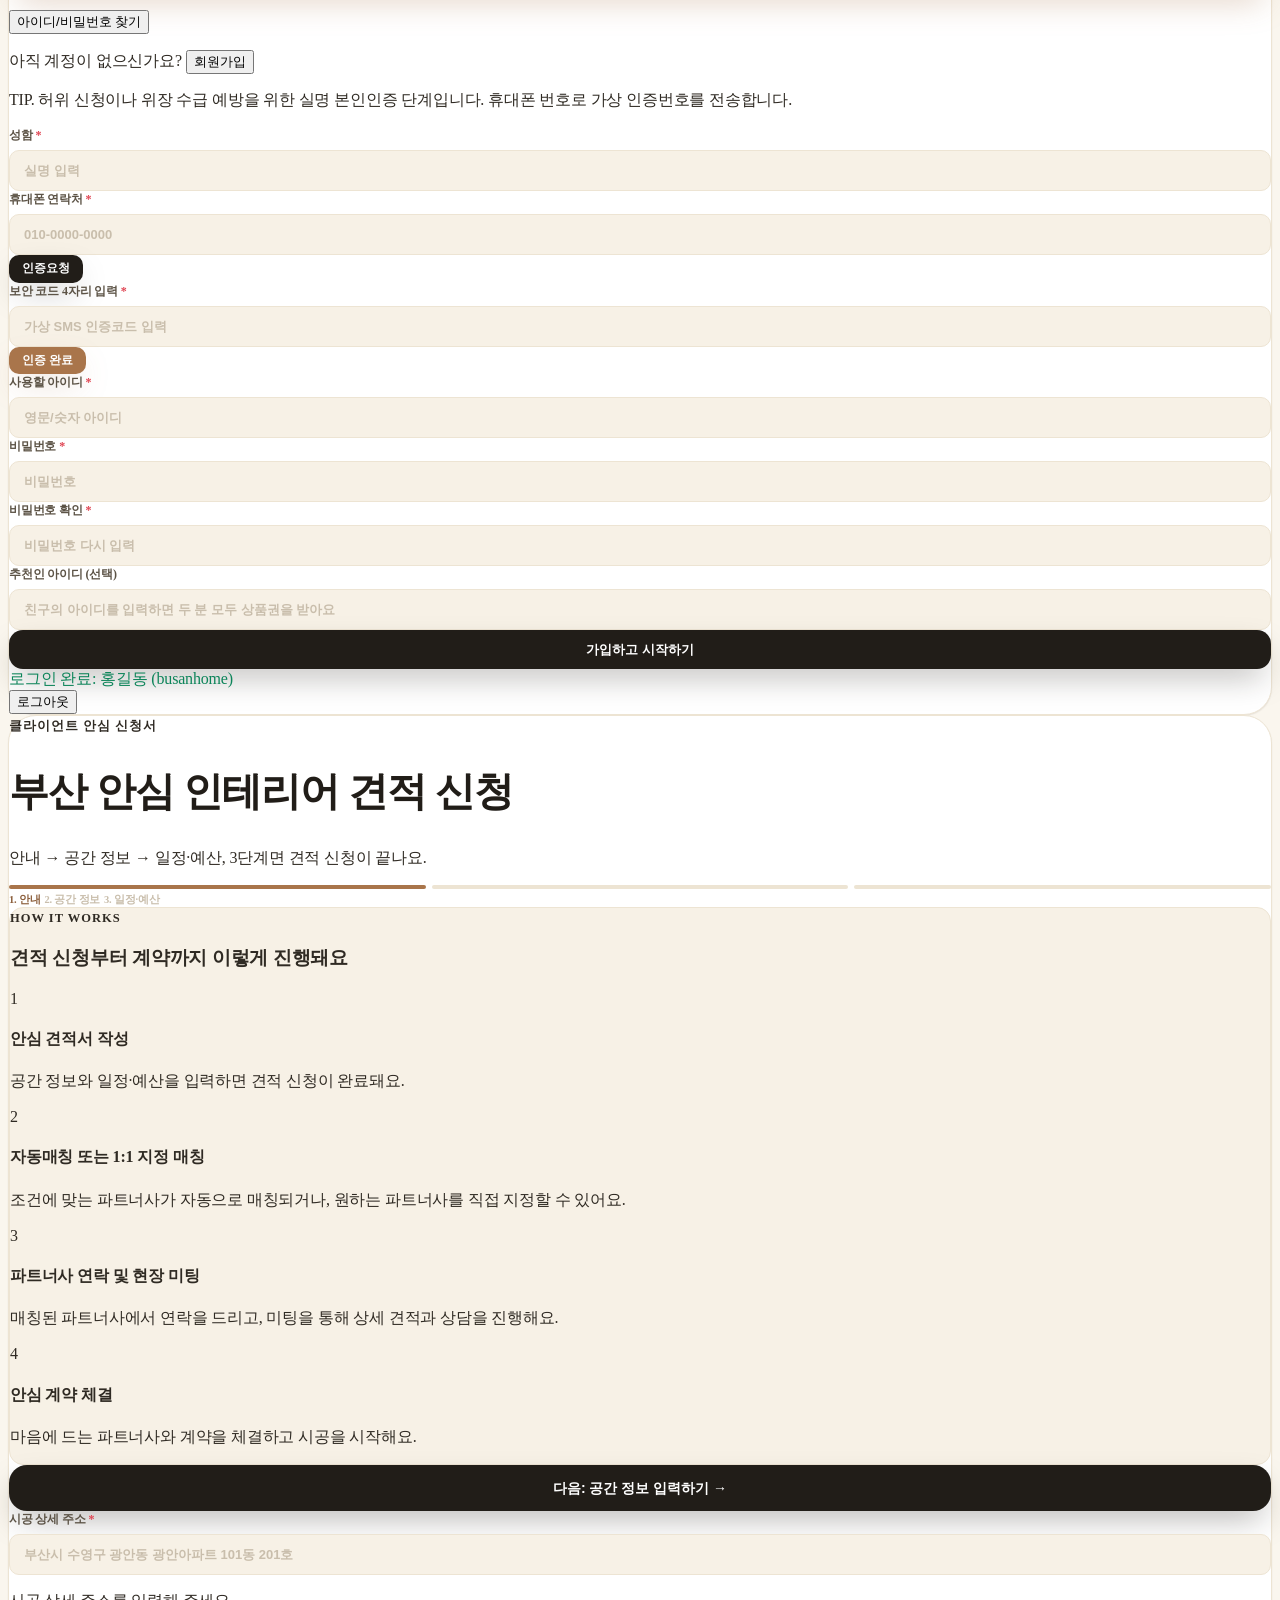
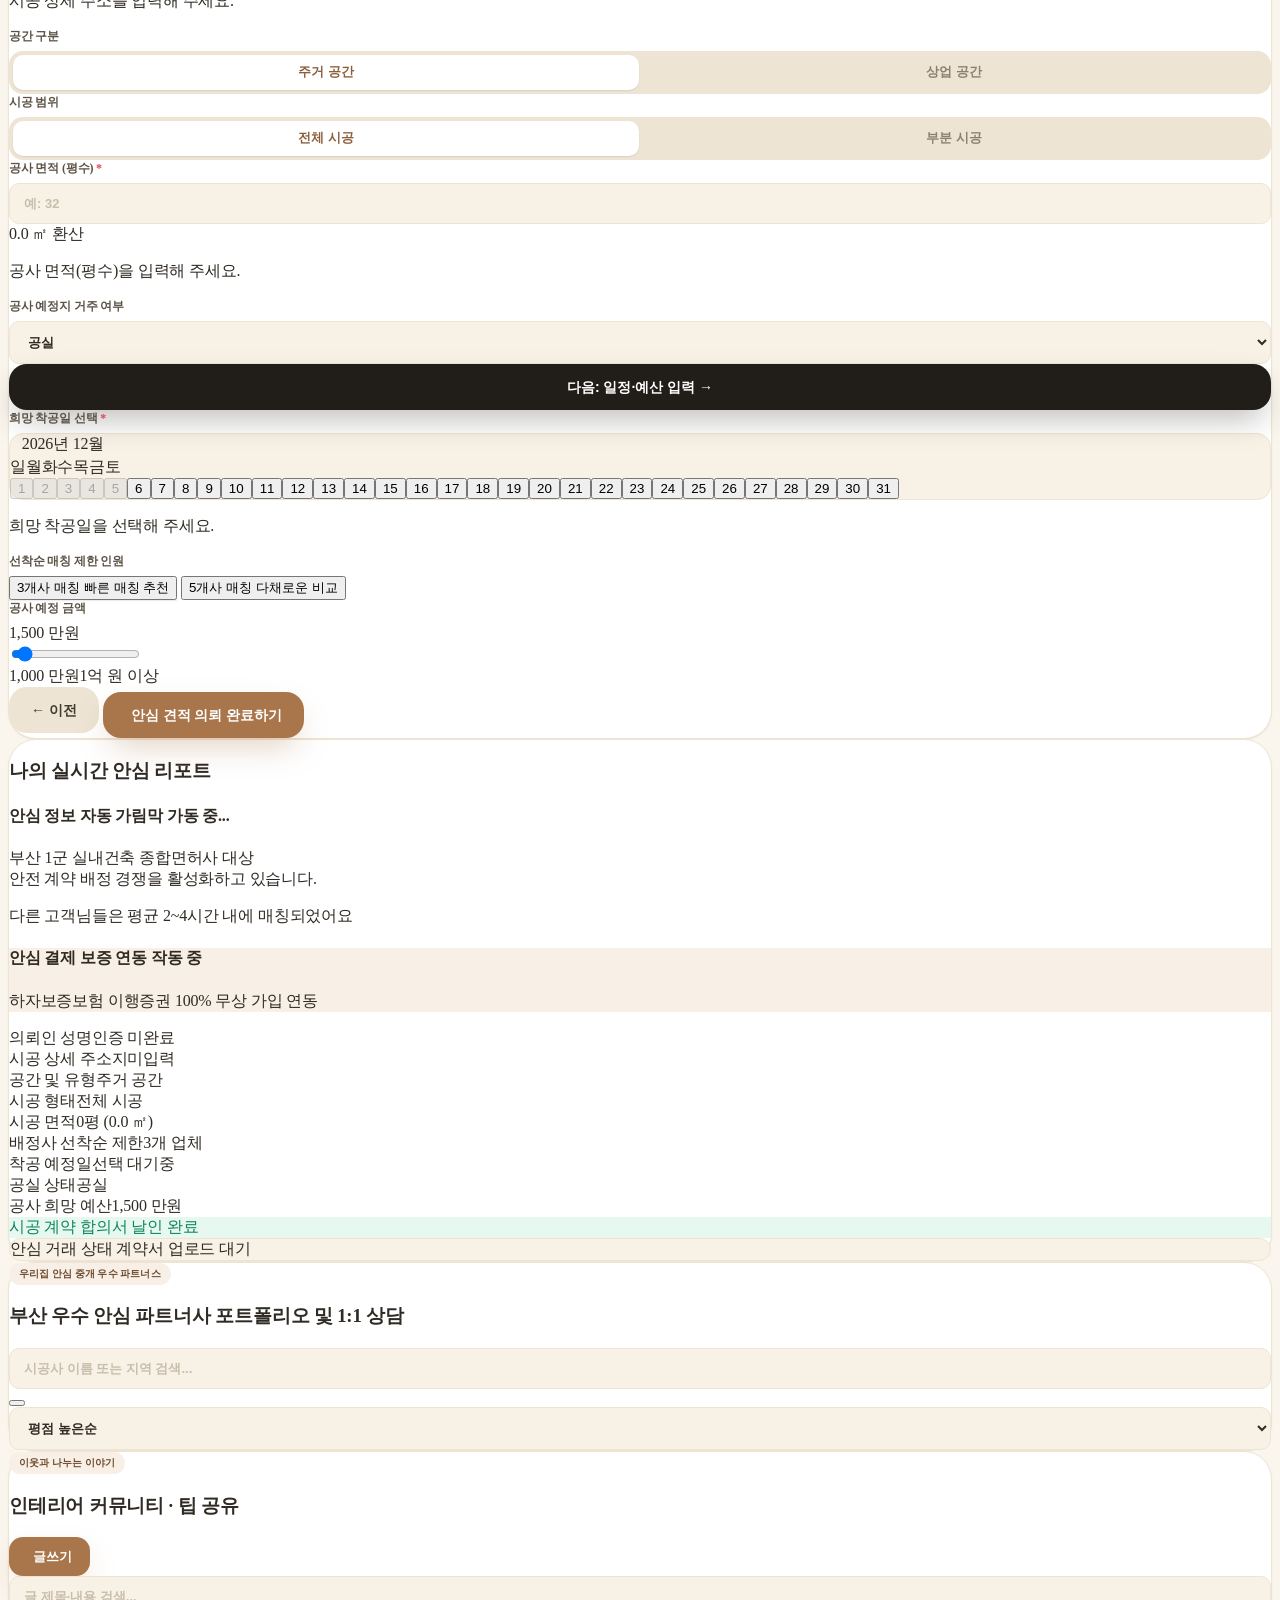
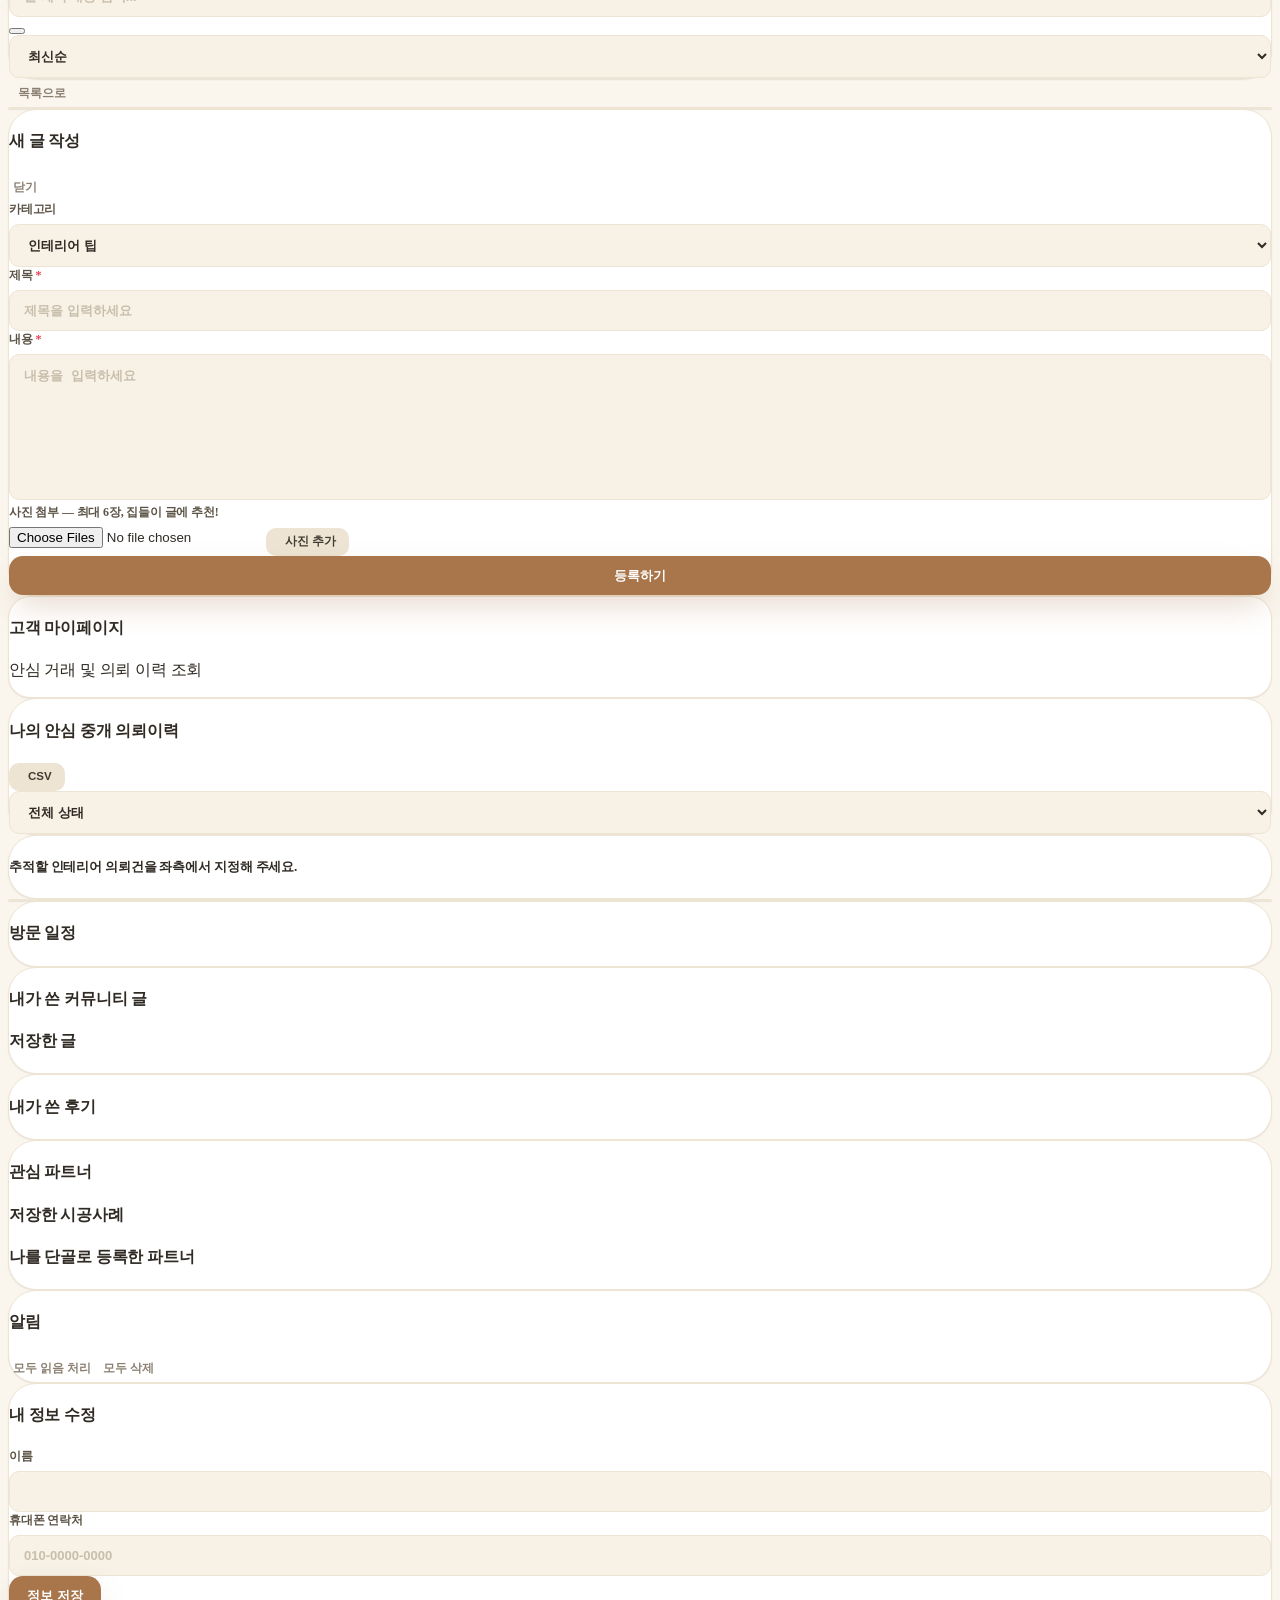
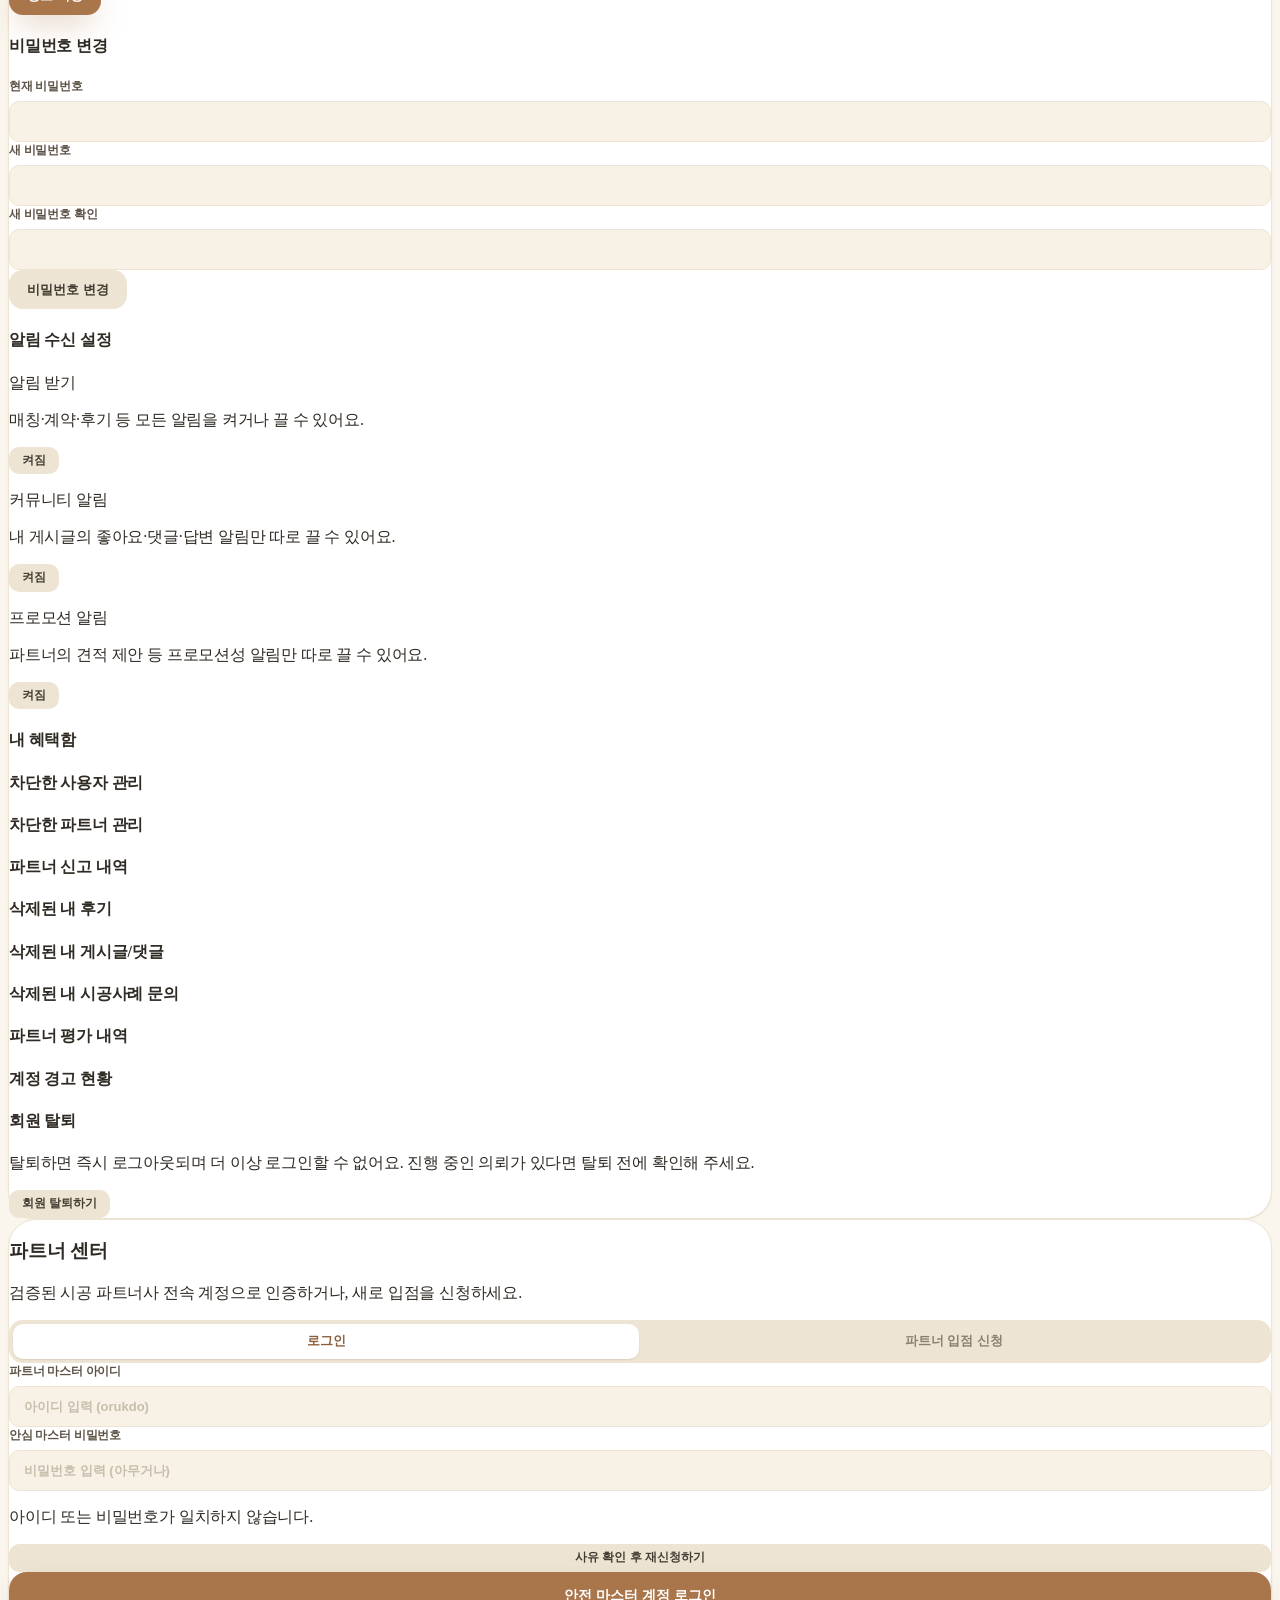
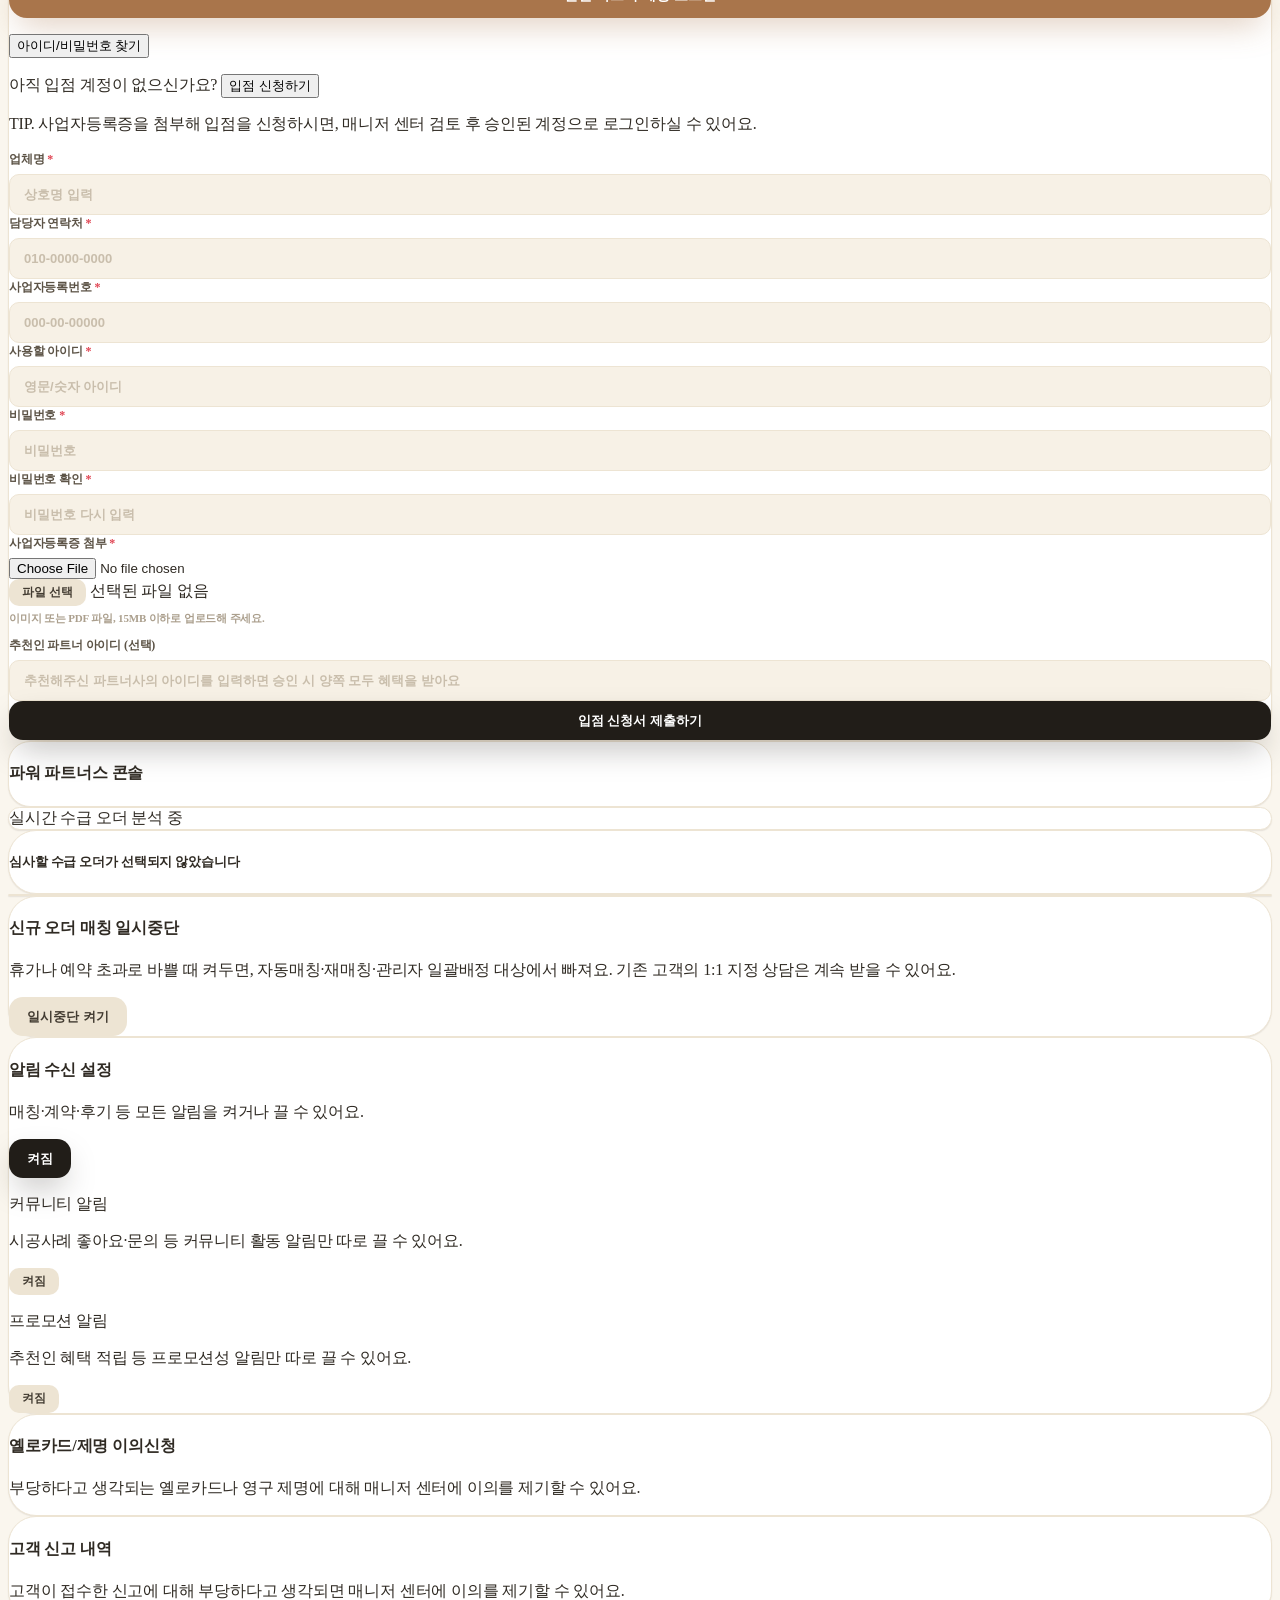
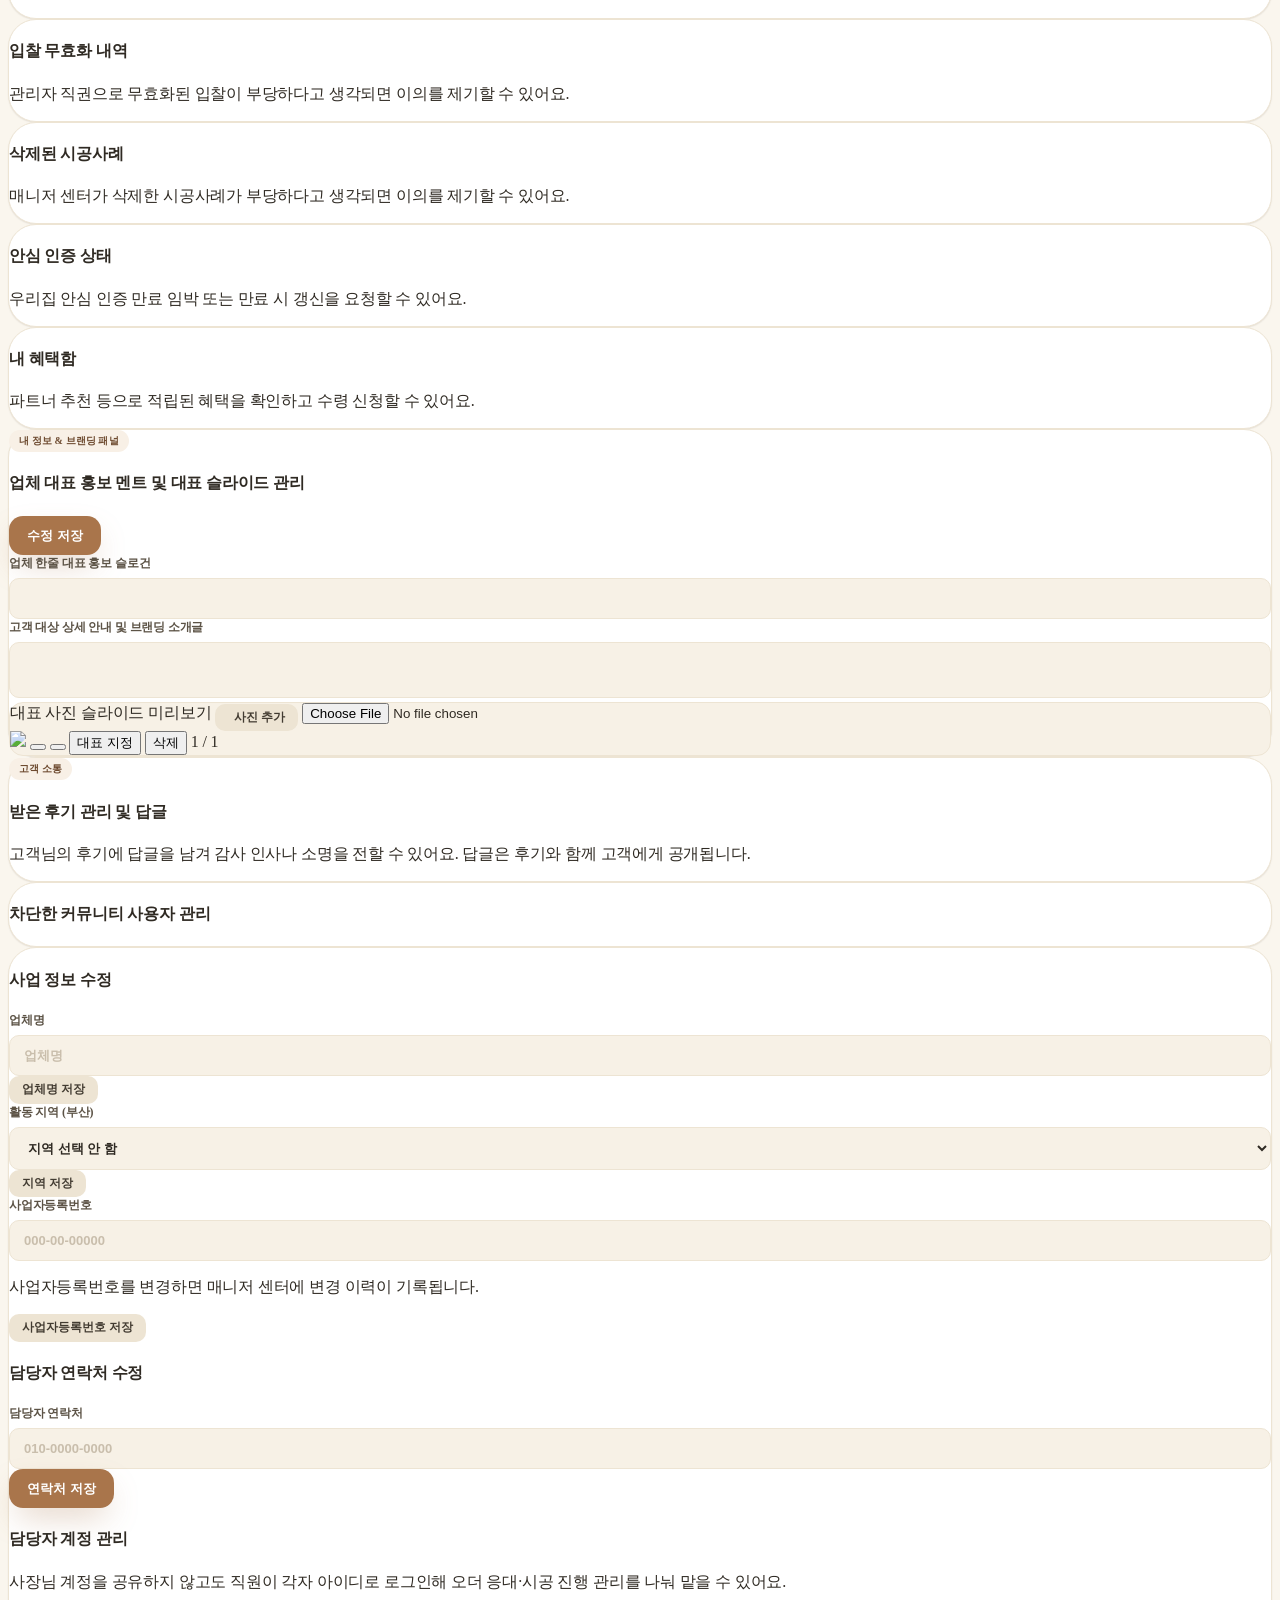
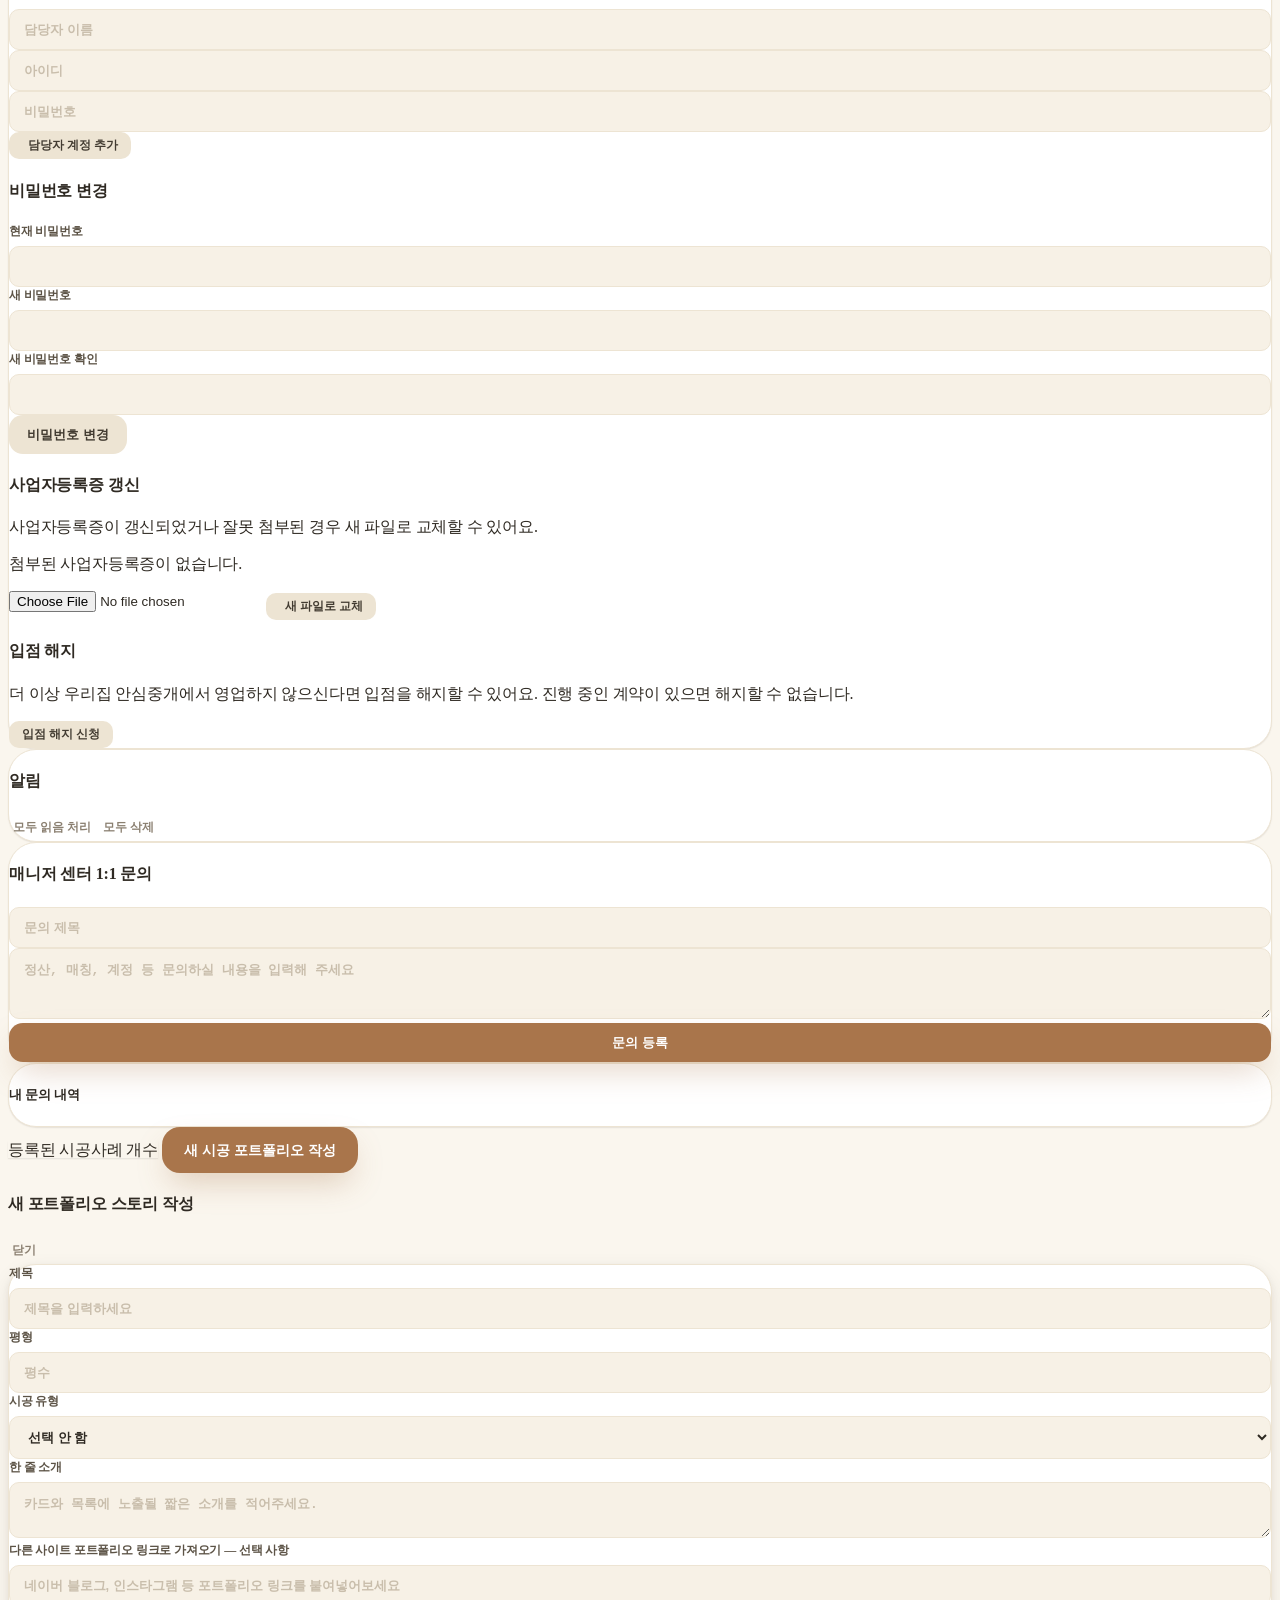
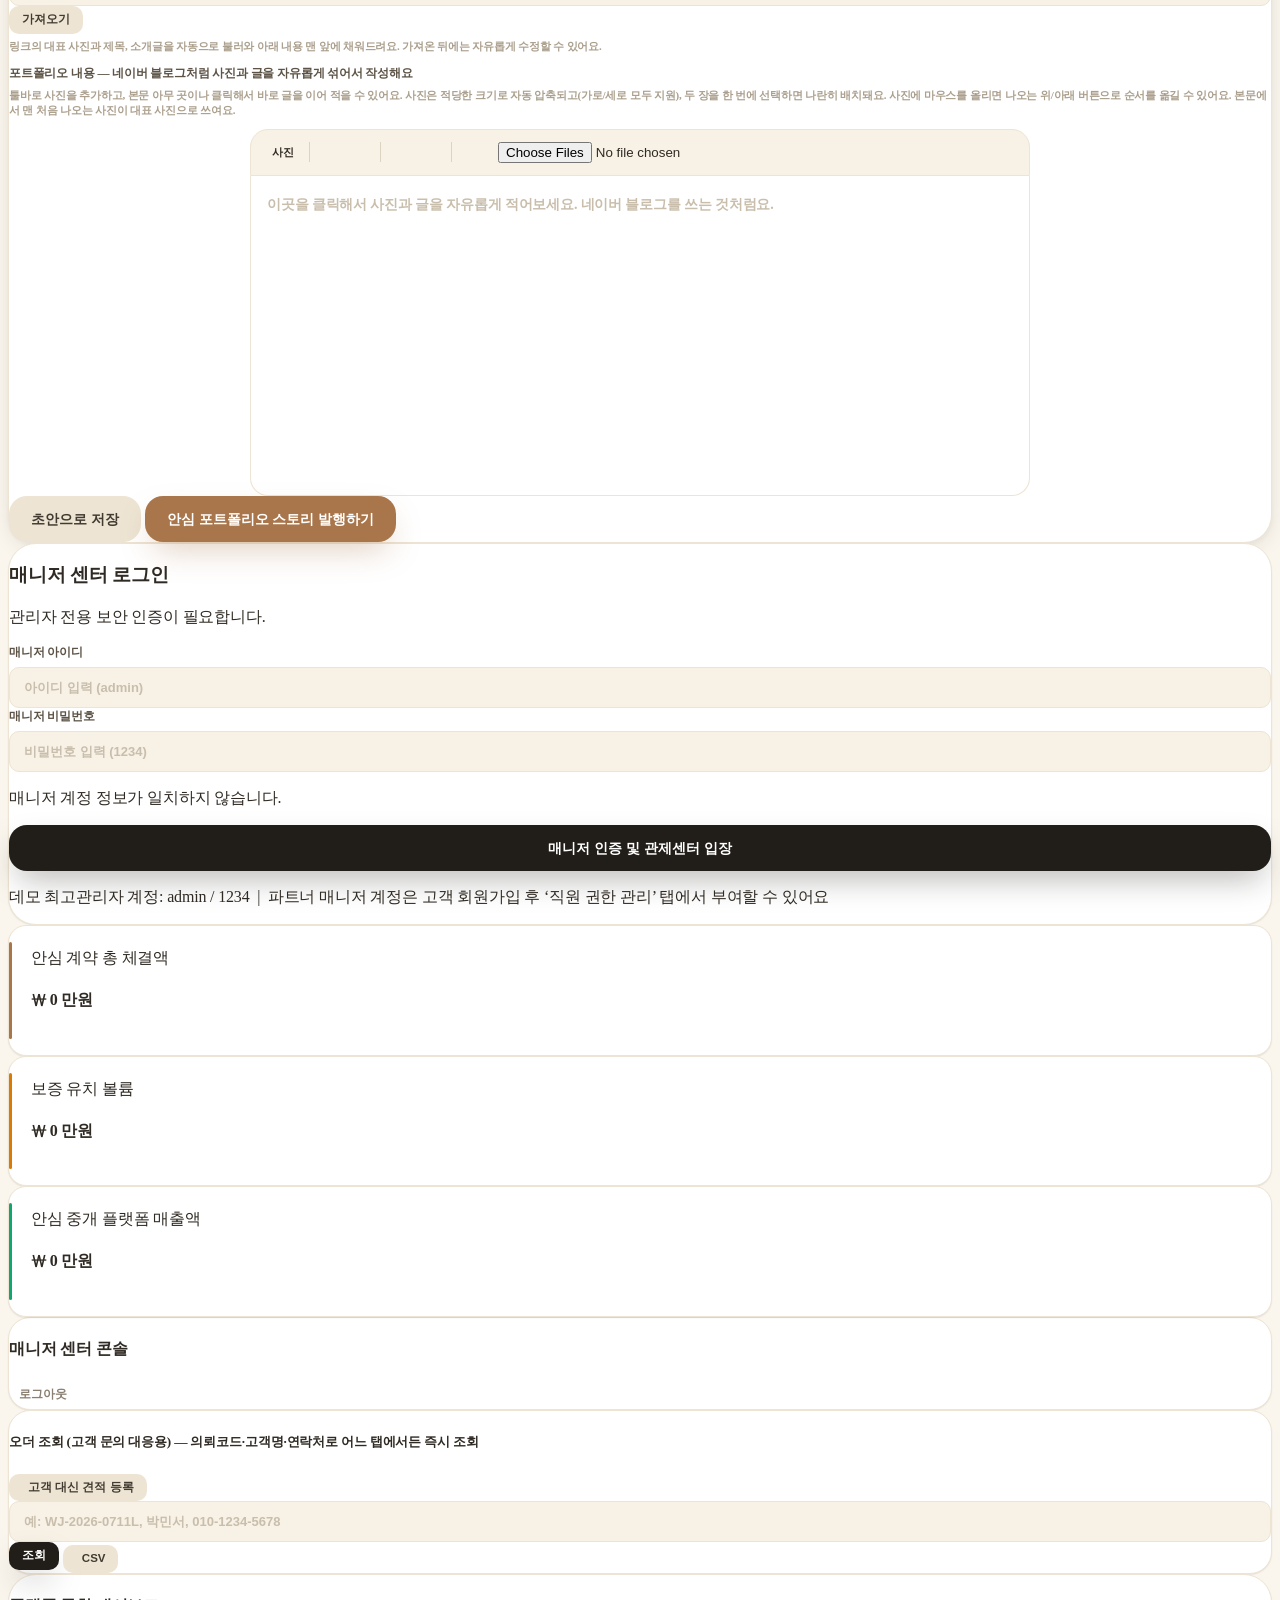
==== commit a0879a96: "사이트 전체 컬러/모서리/폰트를 웜 크림 톤 레퍼런스에 맞춰 전면 교체 - --brand-*, --ink-*, --paper 토큰을 차가운 블루 계열에서 테라코타/웜 그레이지   " ====
--- a/index.html
+++ b/index.html
@@ -4,16 +4,16 @@
     <meta charset="UTF-8">
     <meta name="viewport" content="width=device-width, initial-scale=1.0">
     <title>우리집 안심중개 — 부산 인테리어 안심 매칭 플랫폼</title>
-    <link rel="icon" href="data:image/svg+xml,%3Csvg xmlns='http://www.w3.org/2000/svg' viewBox='0 0 24 24'%3E%3Cpath fill='%232f6fed' d='M12 1 3 5v6c0 5.55 3.84 10.74 9 12 5.16-1.26 9-6.45 9-12V5l-9-4Z'/%3E%3Cpath fill='%23fff' d='m10.6 14.8-2.4-2.4-1.4 1.4 3.8 3.8 7-7-1.4-1.4-5.6 5.6Z'/%3E%3C/svg%3E">
-    <!-- Pretendard Variable 웹폰트: 안정적인 cdnjs(Cloudflare) 경로 + 비차단(non-blocking) 로딩
-         → 폰트 요청이 느리거나 막혀도 페이지 렌더링은 절대 멈추지 않고, 즉시 대체 폰트로 정상 표시됨 -->
-    <link rel="preconnect" href="https://cdnjs.cloudflare.com" crossorigin>
-    <link rel="stylesheet" as="style" crossorigin
-          href="https://cdnjs.cloudflare.com/ajax/libs/pretendard/1.3.9/variable/pretendardvariable-dynamic-subset.min.css"
+    <link rel="icon" href="data:image/svg+xml,%3Csvg xmlns='http://www.w3.org/2000/svg' viewBox='0 0 24 24'%3E%3Cpath fill='%23a9754b' d='M12 1 3 5v6c0 5.55 3.84 10.74 9 12 5.16-1.26 9-6.45 9-12V5l-9-4Z'/%3E%3Cpath fill='%23fff' d='m10.6 14.8-2.4-2.4-1.4 1.4 3.8 3.8 7-7-1.4-1.4-5.6 5.6Z'/%3E%3C/svg%3E">
+    <!-- Gowun Sans(구운 산스) 웹폰트: 따뜻하고 둥근 느낌의 인테리어 무드에 맞춰 Pretendard에서 교체.
+         Google Fonts는 비차단(non-blocking)으로 로딩 → 요청이 느리거나 막혀도 즉시 대체 폰트로 표시됨 -->
+    <link rel="preconnect" href="https://fonts.googleapis.com">
+    <link rel="preconnect" href="https://fonts.gstatic.com" crossorigin>
+    <link rel="stylesheet" as="style"
+          href="https://fonts.googleapis.com/css2?family=Gowun+Sans:wght@400;500;700;800&display=swap"
           media="print" onload="this.media='all'">
     <noscript>
-        <link rel="stylesheet" crossorigin
-              href="https://cdnjs.cloudflare.com/ajax/libs/pretendard/1.3.9/variable/pretendardvariable-dynamic-subset.min.css">
+        <link rel="stylesheet" href="https://fonts.googleapis.com/css2?family=Gowun+Sans:wght@400;500;700;800&display=swap">
     </noscript>
     <script src="https://cdn.tailwindcss.com"></script>
     <script>
@@ -21,15 +21,14 @@
             theme: {
                 extend: {
                     colors: {
-                        brand: { 50:'#eef3ff',100:'#dde7ff',200:'#b9cdff',400:'#4c7bff',500:'#2f6fed',600:'#2158c9',700:'#1a459e',900:'#122c66' },
-                        ink: { 50:'#f4f6fa',100:'#e4e8f0',200:'#cbd2e0',300:'#a2acbe',400:'#7c869a',500:'#5b657a',700:'#2a3448',800:'#1b2436',900:'#10182a',950:'#0b1220' },
+                        brand: { 50:'#f8f0e6',100:'#f0dfc7',200:'#dfc09a',400:'#bb8452',500:'#a9754b',600:'#8c5f3c',700:'#6d4a2f',900:'#3d2a1c' },
+                        ink: { 50:'#f7f1e6',100:'#ede4d3',200:'#ddd3c2',300:'#c9beac',400:'#ab9f8d',500:'#8a7f70',700:'#5c5346',800:'#423b31',900:'#2f2a23',950:'#211d18' },
                         gold: { 50:'#fbf3e2',100:'#f6e6c2',500:'#b8862c',600:'#93691f' },
                         emeraldCustom: '#11a670',
                         roseCustom: '#e04553',
                         amberCustom: '#d97a06'
                     },
-                    fontFamily: { sans: ['Pretendard Variable','Pretendard','-apple-system','BlinkMacSystemFont','system-ui','Roboto','Helvetica Neue','Segoe UI','Apple SD Gothic Neo','Noto Sans KR','Malgun Gothic','sans-serif'] },
-                    borderRadius: { none:'0px', sm:'0px', DEFAULT:'0px', md:'0px', lg:'0px', xl:'0px', '2xl':'0px', '3xl':'0px', '4xl':'0px', full:'0px' }
+                    fontFamily: { sans: ['Gowun Sans','-apple-system','BlinkMacSystemFont','system-ui','Roboto','Helvetica Neue','Segoe UI','Apple SD Gothic Neo','Noto Sans KR','Malgun Gothic','sans-serif'] }
                 }
             }
         }
--- a/premium_theme.css
+++ b/premium_theme.css
@@ -9,27 +9,28 @@
  * 1. 디자인 토큰
  * --------------------------------------------------------------- */
 :root {
-    /* 브랜드 */
-    --ink-950: #0b1220;
-    --ink-900: #10182a;
-    --ink-800: #1b2436;
-    --ink-700: #2a3448;
-    --ink-500: #5b657a;
-    --ink-400: #7c869a;
-    --ink-300: #a2acbe;
-    --ink-200: #cbd2e0;
-    --ink-100: #e4e8f0;
-    --ink-50:  #f4f6fa;
-    --paper:   #fbfbfd;
-
-    --brand-50:  #eef3ff;
-    --brand-100: #dde7ff;
-    --brand-200: #b9cdff;
-    --brand-400: #4c7bff;
-    --brand-500: #2f6fed;
-    --brand-600: #2158c9;
-    --brand-700: #1a459e;
-    --brand-900: #122c66;
+    /* 브랜드 — 웜 크림 인테리어 무드(SpaceLink 레퍼런스): 차가운 블루 계열 대신
+       따뜻한 그레이지/브라운 톤으로 전면 교체 */
+    --ink-950: #211d18;
+    --ink-900: #2f2a23;
+    --ink-800: #423b31;
+    --ink-700: #5c5346;
+    --ink-500: #8a7f70;
+    --ink-400: #ab9f8d;
+    --ink-300: #c9beac;
+    --ink-200: #ddd3c2;
+    --ink-100: #ede4d3;
+    --ink-50:  #f7f1e6;
+    --paper:   #faf6ee;
+
+    --brand-50:  #f8f0e6;
+    --brand-100: #f0dfc7;
+    --brand-200: #dfc09a;
+    --brand-400: #bb8452;
+    --brand-500: #a9754b;
+    --brand-600: #8c5f3c;
+    --brand-700: #6d4a2f;
+    --brand-900: #3d2a1c;
 
     --gold-50:  #fbf3e2;
     --gold-100: #f6e6c2;
@@ -48,21 +49,21 @@
     --rose-500: #e04553;
     --rose-600: #c1303d;
 
-    /* 라운드 — 전부 직각(0)으로 통일 */
-    --r-xs: 0px;
-    --r-sm: 0px;
-    --r-md: 0px;
-    --r-lg: 0px;
-    --r-xl: 0px;
-    --r-2xl: 0px;
-    --r-pill: 0px;
-
-    /* 그림자 */
-    --shadow-1: 0 1px 2px rgba(11,18,32,.04), 0 1px 1px rgba(11,18,32,.03);
-    --shadow-2: 0 6px 20px rgba(11,18,32,.06), 0 2px 6px rgba(11,18,32,.04);
-    --shadow-3: 0 18px 48px rgba(11,18,32,.12), 0 6px 18px rgba(11,18,32,.06);
-    --shadow-brand: 0 14px 32px -8px rgba(47,111,237,.38);
-    --shadow-dark: 0 14px 32px -8px rgba(11,18,32,.35);
+    /* 라운드 — SpaceLink 레퍼런스처럼 부드러운 둥근 모서리로 전환 */
+    --r-xs: 8px;
+    --r-sm: 10px;
+    --r-md: 14px;
+    --r-lg: 18px;
+    --r-xl: 22px;
+    --r-2xl: 28px;
+    --r-pill: 999px;
+
+    /* 그림자 — 새 ink-950(33,29,24)/brand-500(169,117,75) 기준 */
+    --shadow-1: 0 1px 2px rgba(33,29,24,.05), 0 1px 1px rgba(33,29,24,.04);
+    --shadow-2: 0 6px 20px rgba(33,29,24,.08), 0 2px 6px rgba(33,29,24,.05);
+    --shadow-3: 0 18px 48px rgba(33,29,24,.14), 0 6px 18px rgba(33,29,24,.07);
+    --shadow-brand: 0 14px 32px -8px rgba(169,117,75,.38);
+    --shadow-dark: 0 14px 32px -8px rgba(33,29,24,.35);
 
     /* 모션 */
     --ease-out: cubic-bezier(.16,1,.3,1);
@@ -76,12 +77,6 @@
  * 2. 전역 리셋 & 타이포그래피
  * --------------------------------------------------------------- */
 * { box-sizing: border-box; }
-
-/* 전체 디자인: 라운드 코너 전면 제거 — Tailwind rounded-* 유틸리티, JS로 동적 삽입되는
-   요소, 하드코딩된 50%/99px 값 등 출처와 무관하게 모든 모서리를 직각으로 강제 통일 */
-*, *::before, *::after {
-    border-radius: 0 !important;
-}
 
 html { -webkit-tap-highlight-color: transparent; }
 
@@ -94,9 +89,9 @@
     text-rendering: optimizeLegibility;
 }
 
-/* 홈 화면일 때만 배경을 흰색으로 — 다른 패널(견적신청/파트너탐색/마이페이지 등)은 기존 배경 유지 */
+/* 홈 화면일 때만 배경을 크림 톤으로 — 다른 패널(견적신청/파트너탐색/마이페이지 등)은 기존 배경 유지 */
 body:has(#home-panel:not(.hidden)) {
-    background-color: #fff !important;
+    background-color: var(--paper) !important;
 }
 
 ::selection { background: var(--brand-200); color: var(--ink-950); }
@@ -184,7 +179,7 @@
 .wj-dark-card::after {
     content: '';
     position: absolute; inset: 0;
-    background: radial-gradient(120% 100% at 100% 0%, rgba(47,111,237,.25) 0%, rgba(47,111,237,0) 55%);
+    background: radial-gradient(120% 100% at 100% 0%, rgba(169,117,75,.25) 0%, rgba(169,117,75,0) 55%);
     pointer-events: none;
 }
 
@@ -379,7 +374,7 @@
     position: absolute; left: 0; right: 0; bottom: 0; z-index: 1;
     background: rgba(255,255,255,.94); backdrop-filter: blur(6px); -webkit-backdrop-filter: blur(6px);
     padding: 12px 16px; display: flex; align-items: center; justify-content: space-between; gap: 10px;
-    border-top: 1px solid rgba(11,18,32,.06); cursor: pointer;
+    border-top: 1px solid rgba(33,29,24,.06); cursor: pointer;
 }
 .hero-a-plate-title { font-size: 12.5px; font-weight: 800; color: var(--ink-950); }
 .hero-a-plate-sub { font-size: 10.5px; font-weight: 700; color: var(--ink-500); margin-top: 1px; }
@@ -393,11 +388,11 @@
     position: absolute; top: 50%; transform: translateY(-50%);
     width: 40px; height: 40px; border-radius: 999px; z-index: 20;
     display: flex; align-items: center; justify-content: center;
-    background: rgba(11,18,32,.38); backdrop-filter: blur(6px); -webkit-backdrop-filter: blur(6px);
+    background: rgba(33,29,24,.38); backdrop-filter: blur(6px); -webkit-backdrop-filter: blur(6px);
     color: #fff; border: 1px solid rgba(255,255,255,.22);
     cursor: pointer; transition: background var(--dur-slow) var(--ease-out), opacity var(--dur-slow) var(--ease-out);
 }
-.hero-nav-btn:hover { background: rgba(11,18,32,.62); }
+.hero-nav-btn:hover { background: rgba(33,29,24,.62); }
 .hero-nav-btn.left { left: 12px; }
 .hero-nav-btn.right { right: 12px; }
 @media (min-width: 640px) {
@@ -418,12 +413,12 @@
  * 얹는 매거진형 배너로 교체 — 슬라이더 자체의 렌더/자동재생 로직(renderHeroPortfolioSlider
  * 등)은 그대로 재사용하고 감싸는 레이아웃만 바꾼다.
  * --------------------------------------------------------------- */
-.home-hero-b { position: relative; height: 520px; overflow: hidden; background: var(--ink-950); box-shadow: var(--shadow-2); }
+.home-hero-b { position: relative; height: 520px; overflow: hidden; background: var(--ink-950); box-shadow: var(--shadow-2); border-radius: var(--r-2xl); }
 @media (max-width: 640px) { .home-hero-b { height: 640px; } }
 .home-hero-b-bg { position: absolute; inset: 0; z-index: 0; }
 .home-hero-b-scrim {
     position: absolute; inset: 0; z-index: 1; pointer-events: none;
-    background: linear-gradient(100deg, rgba(11,18,32,.88) 0%, rgba(11,18,32,.62) 38%, rgba(11,18,32,.22) 68%, rgba(11,18,32,.05) 100%);
+    background: linear-gradient(100deg, rgba(33,29,24,.88) 0%, rgba(33,29,24,.62) 38%, rgba(33,29,24,.22) 68%, rgba(33,29,24,.05) 100%);
 }
 .home-hero-b-content {
     position: relative; z-index: 2; height: 100%;
@@ -435,7 +430,7 @@
 @media (min-width: 640px) { .home-hero-b-head { font-size: 36px; } }
 .home-hero-b-sub { font-size: 13px; font-weight: 600; color: rgba(255,255,255,.82); line-height: 1.6; }
 @media (min-width: 640px) { .home-hero-b-sub { font-size: 14.5px; } }
-.home-hero-b-search { display: flex; align-items: stretch; background: #fff; box-shadow: var(--shadow-3); margin-top: 4px; }
+.home-hero-b-search { display: flex; align-items: stretch; background: #fff; box-shadow: var(--shadow-3); margin-top: 4px; border-radius: var(--r-pill); overflow: hidden; }
 .home-hero-b-select {
     flex: 1 1 0; min-width: 0; border: none; border-right: 1px solid var(--ink-100);
     background: transparent; padding: 14px 12px; font-size: 12px; font-weight: 700; color: var(--ink-800);
@@ -449,7 +444,7 @@
 }
 .home-hero-b-search-btn:hover { background: var(--brand-600); }
 @media (max-width: 640px) {
-    .home-hero-b-search { flex-wrap: wrap; }
+    .home-hero-b-search { flex-wrap: wrap; border-radius: var(--r-xl); }
     .home-hero-b-select { flex: 1 1 50%; border-bottom: 1px solid var(--ink-100); }
     .home-hero-b-search-btn { width: 100%; height: 46px; }
 }
@@ -465,14 +460,14 @@
 @media (min-width: 640px) { .home-category-grid { grid-template-columns: repeat(5, 1fr); gap: 14px; } }
 .home-category-card {
     position: relative; aspect-ratio: 3 / 4; overflow: hidden; cursor: pointer;
-    background: var(--ink-100); box-shadow: var(--shadow-1);
+    background: var(--ink-100); box-shadow: var(--shadow-1); border-radius: var(--r-xl);
     transition: transform var(--dur-base) var(--ease-out), box-shadow var(--dur-base) var(--ease-out);
 }
 .home-category-card:hover { transform: translateY(-3px); box-shadow: var(--shadow-3); }
 .home-category-card img { position: absolute; inset: 0; width: 100%; height: 100%; object-fit: cover; }
 .home-category-card::after {
     content: ''; position: absolute; inset: 0;
-    background: linear-gradient(180deg, rgba(11,18,32,0) 45%, rgba(11,18,32,.72) 100%);
+    background: linear-gradient(180deg, rgba(33,29,24,0) 45%, rgba(33,29,24,.72) 100%);
 }
 .home-category-card span { position: absolute; left: 10px; right: 10px; bottom: 10px; z-index: 1; color: #fff; font-size: 12.5px; font-weight: 800; }
 
@@ -482,19 +477,19 @@
 .home-expert-item {
     display: flex; flex-direction: column; align-items: center; gap: 10px; text-align: center;
     padding: 22px 12px; background: #fff; border: 1px solid var(--ink-100); cursor: pointer;
-    transition: all var(--dur-base) var(--ease-out);
+    border-radius: var(--r-xl); transition: all var(--dur-base) var(--ease-out);
 }
 .home-expert-item:hover { border-color: var(--brand-200); box-shadow: var(--shadow-2); transform: translateY(-2px); }
 .home-expert-icon {
     width: 50px; height: 50px; background: var(--brand-50); color: var(--brand-600);
-    display: flex; align-items: center; justify-content: center; flex-shrink: 0;
+    display: flex; align-items: center; justify-content: center; flex-shrink: 0; border-radius: var(--r-pill);
     transition: background var(--dur-base) var(--ease-out), color var(--dur-base) var(--ease-out);
 }
 .home-expert-item:hover .home-expert-icon { background: var(--ink-950); color: #fff; }
 .home-expert-item p { font-size: 12.5px; font-weight: 800; color: var(--ink-800); }
 
 /* 하단 상담 신청 CTA — 좌측 실사진(우거진 식물 인테리어 컷) + 우측 카피/버튼 스플릿 배너 */
-.home-cta-banner { display: grid; grid-template-columns: 1fr; min-height: 300px; overflow: hidden; box-shadow: var(--shadow-2); }
+.home-cta-banner { display: grid; grid-template-columns: 1fr; min-height: 300px; overflow: hidden; box-shadow: var(--shadow-2); border-radius: var(--r-2xl); }
 @media (min-width: 640px) { .home-cta-banner { grid-template-columns: 0.85fr 1fr; min-height: 340px; } }
 .home-cta-banner-img { background-image: url('assets/images/home-cta-plant-bg.png'); background-size: cover; background-position: center; min-height: 180px; }
 .home-cta-banner-content { background: var(--ink-50); display: flex; flex-direction: column; justify-content: center; gap: 18px; padding: 32px 26px; }
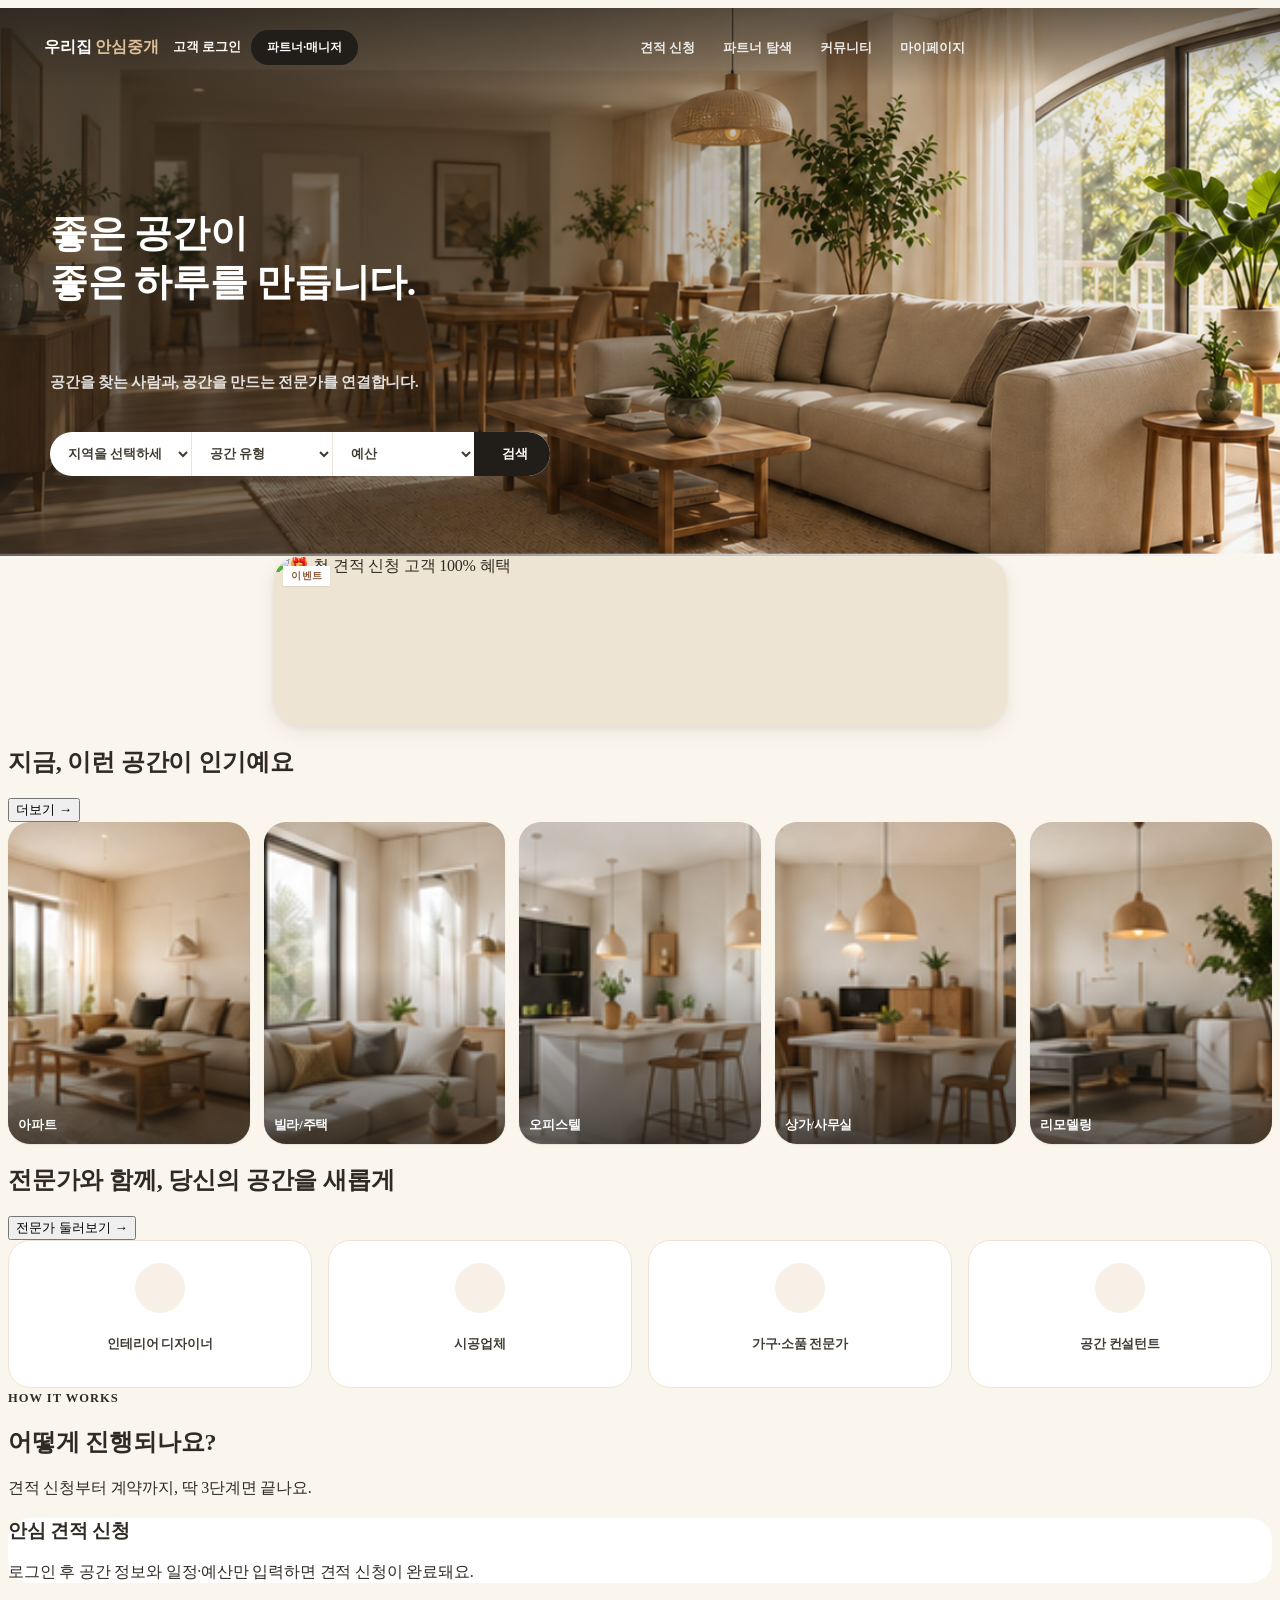
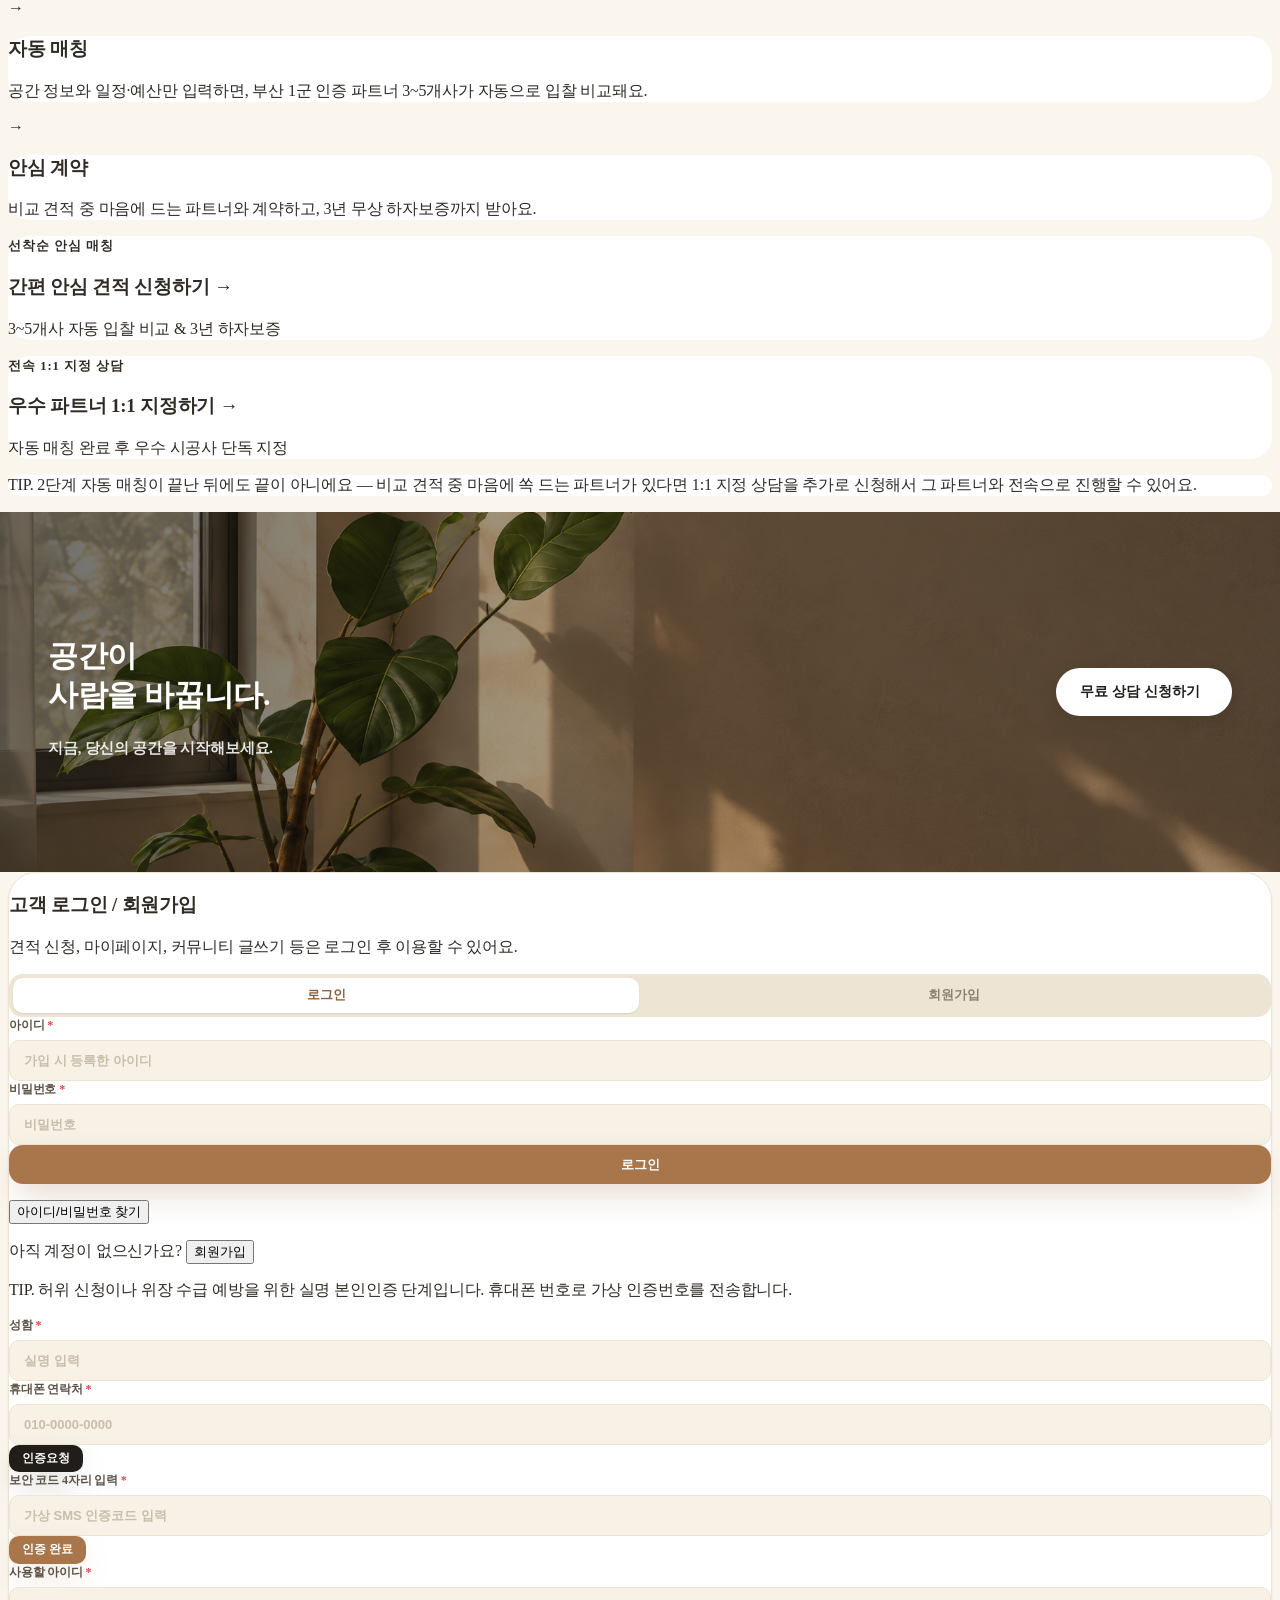
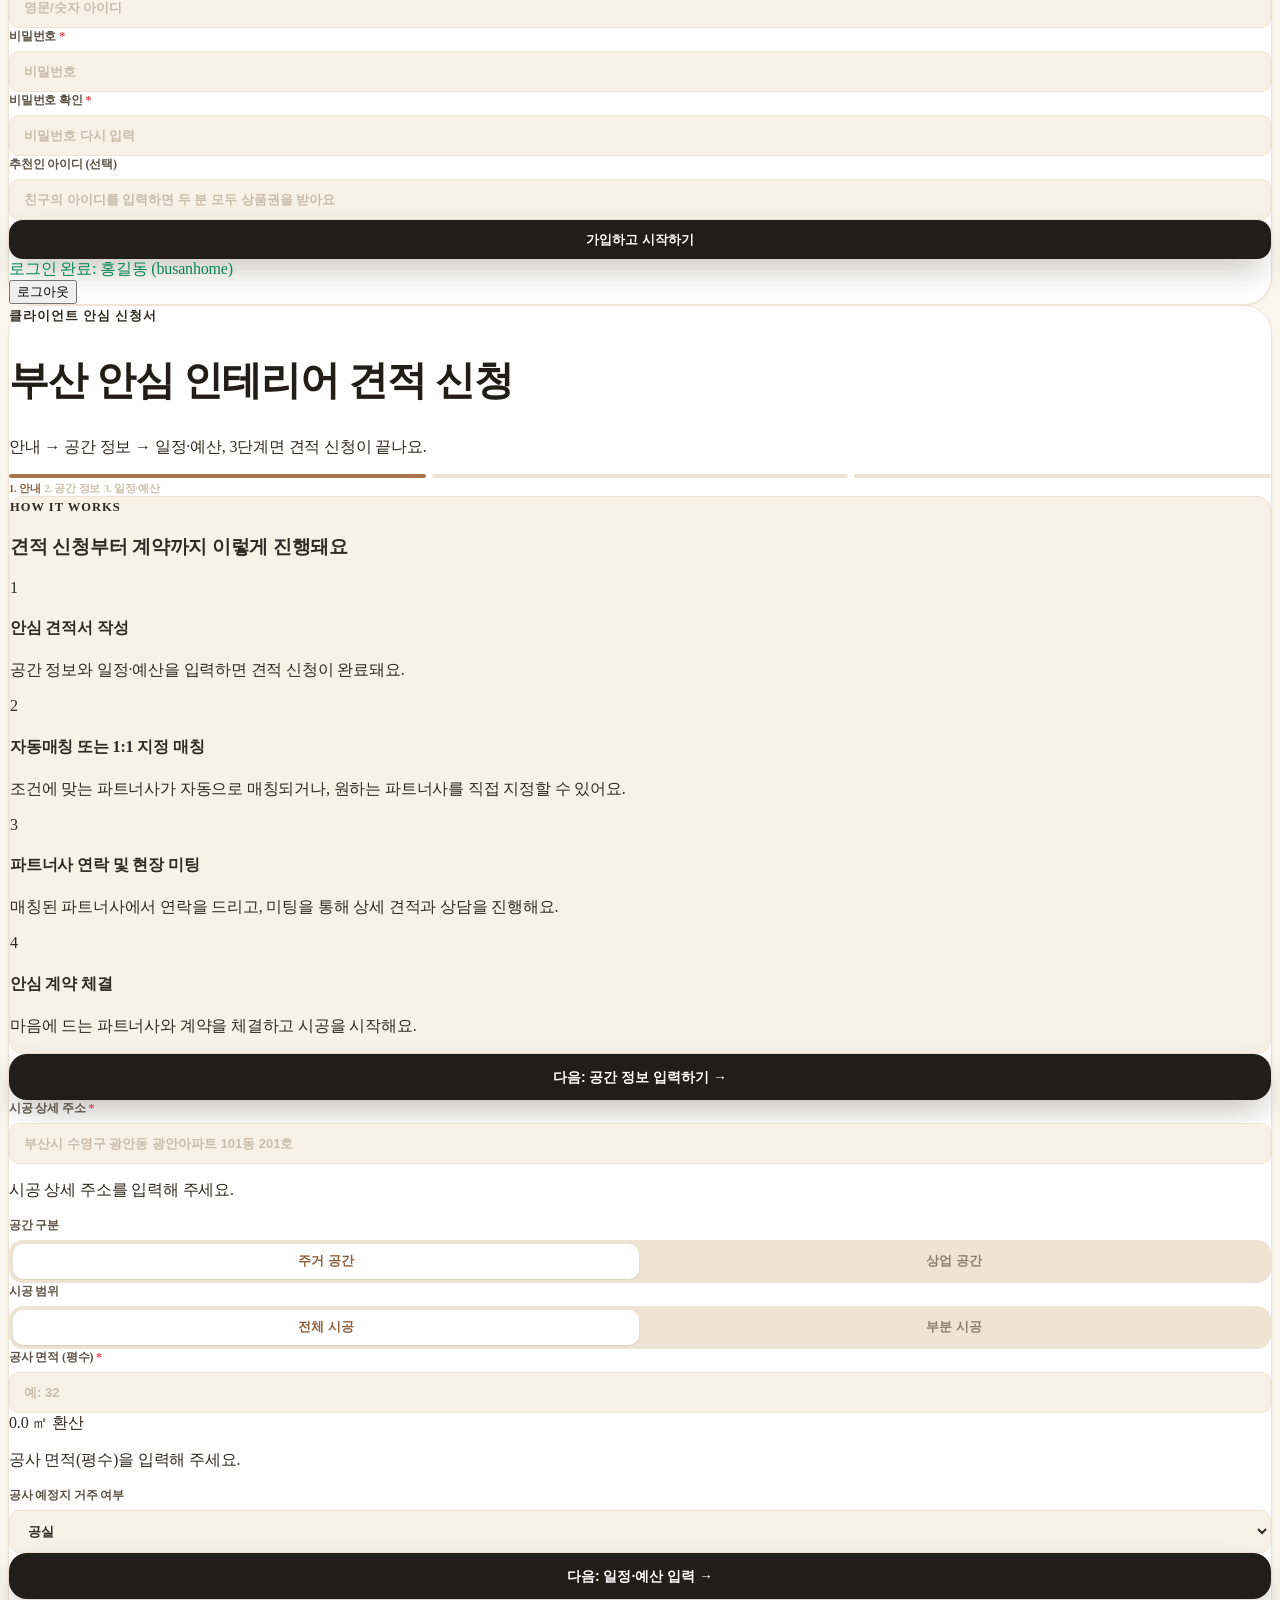
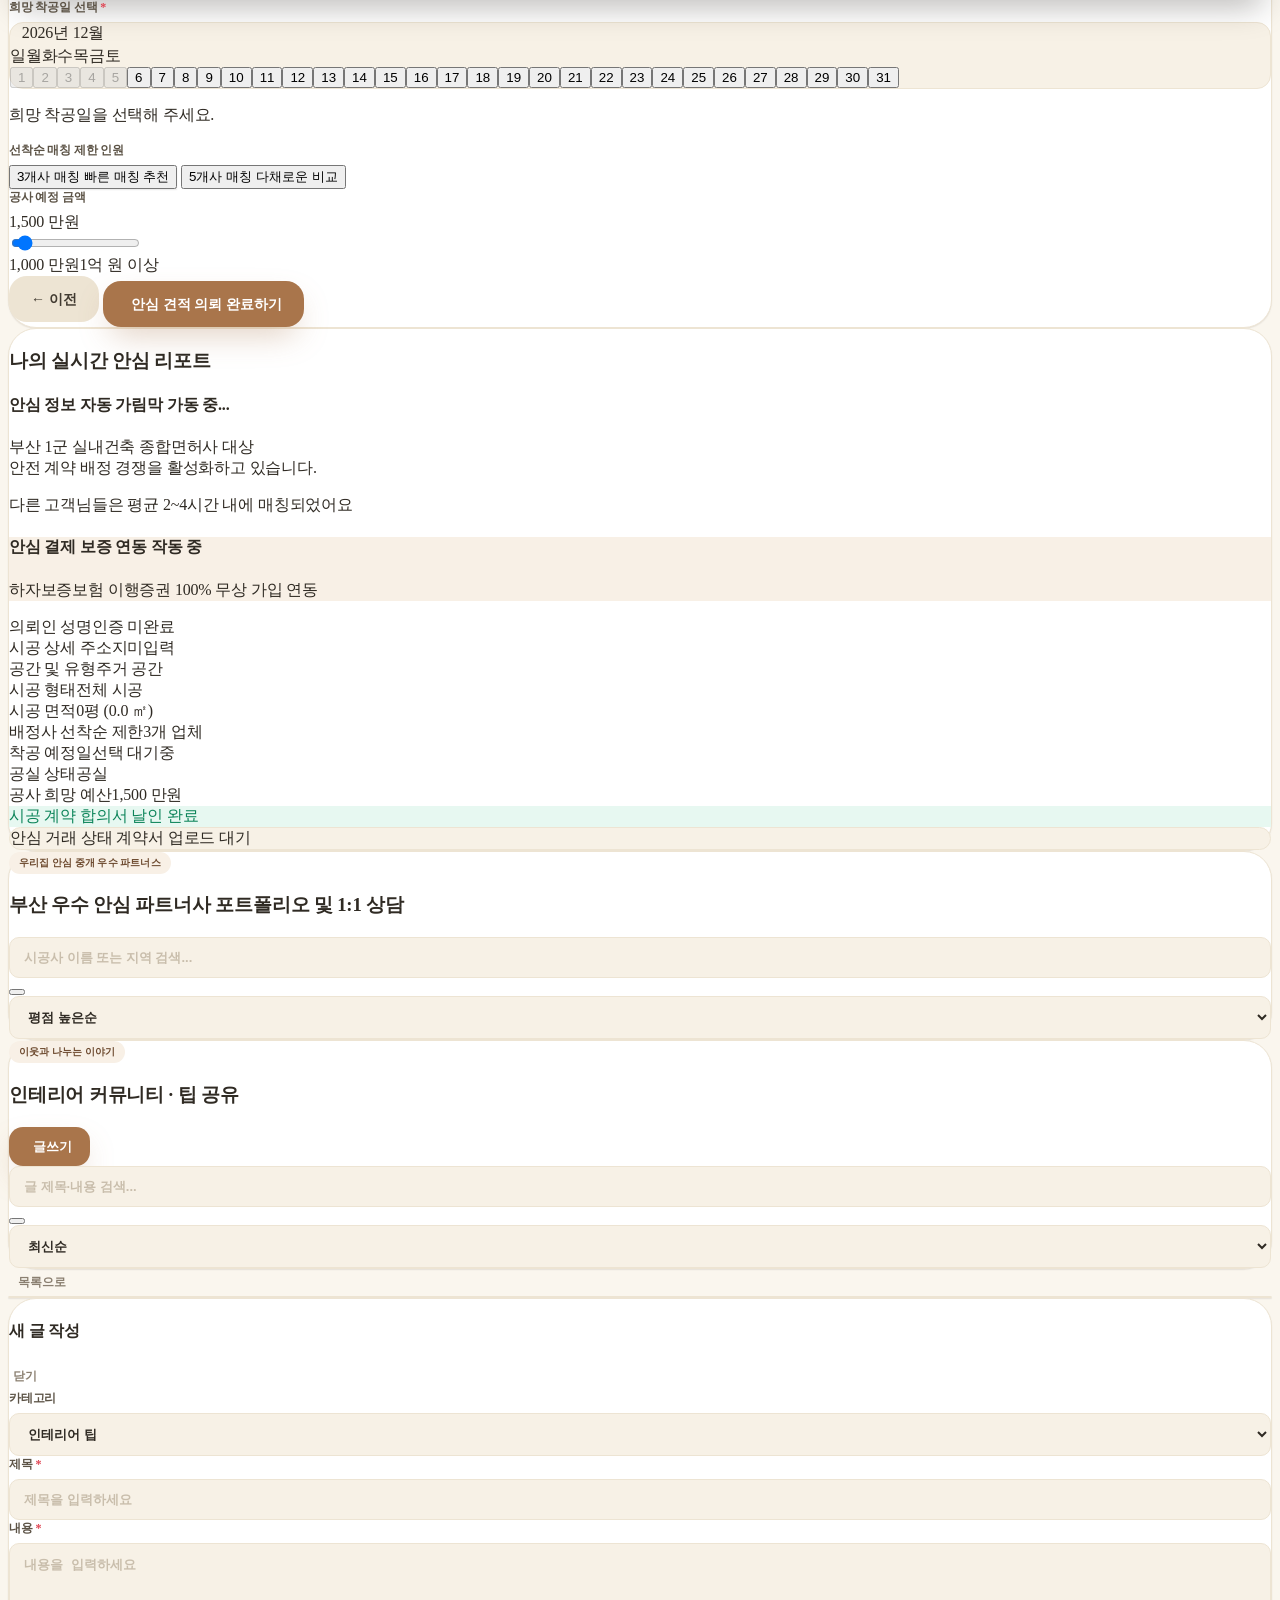
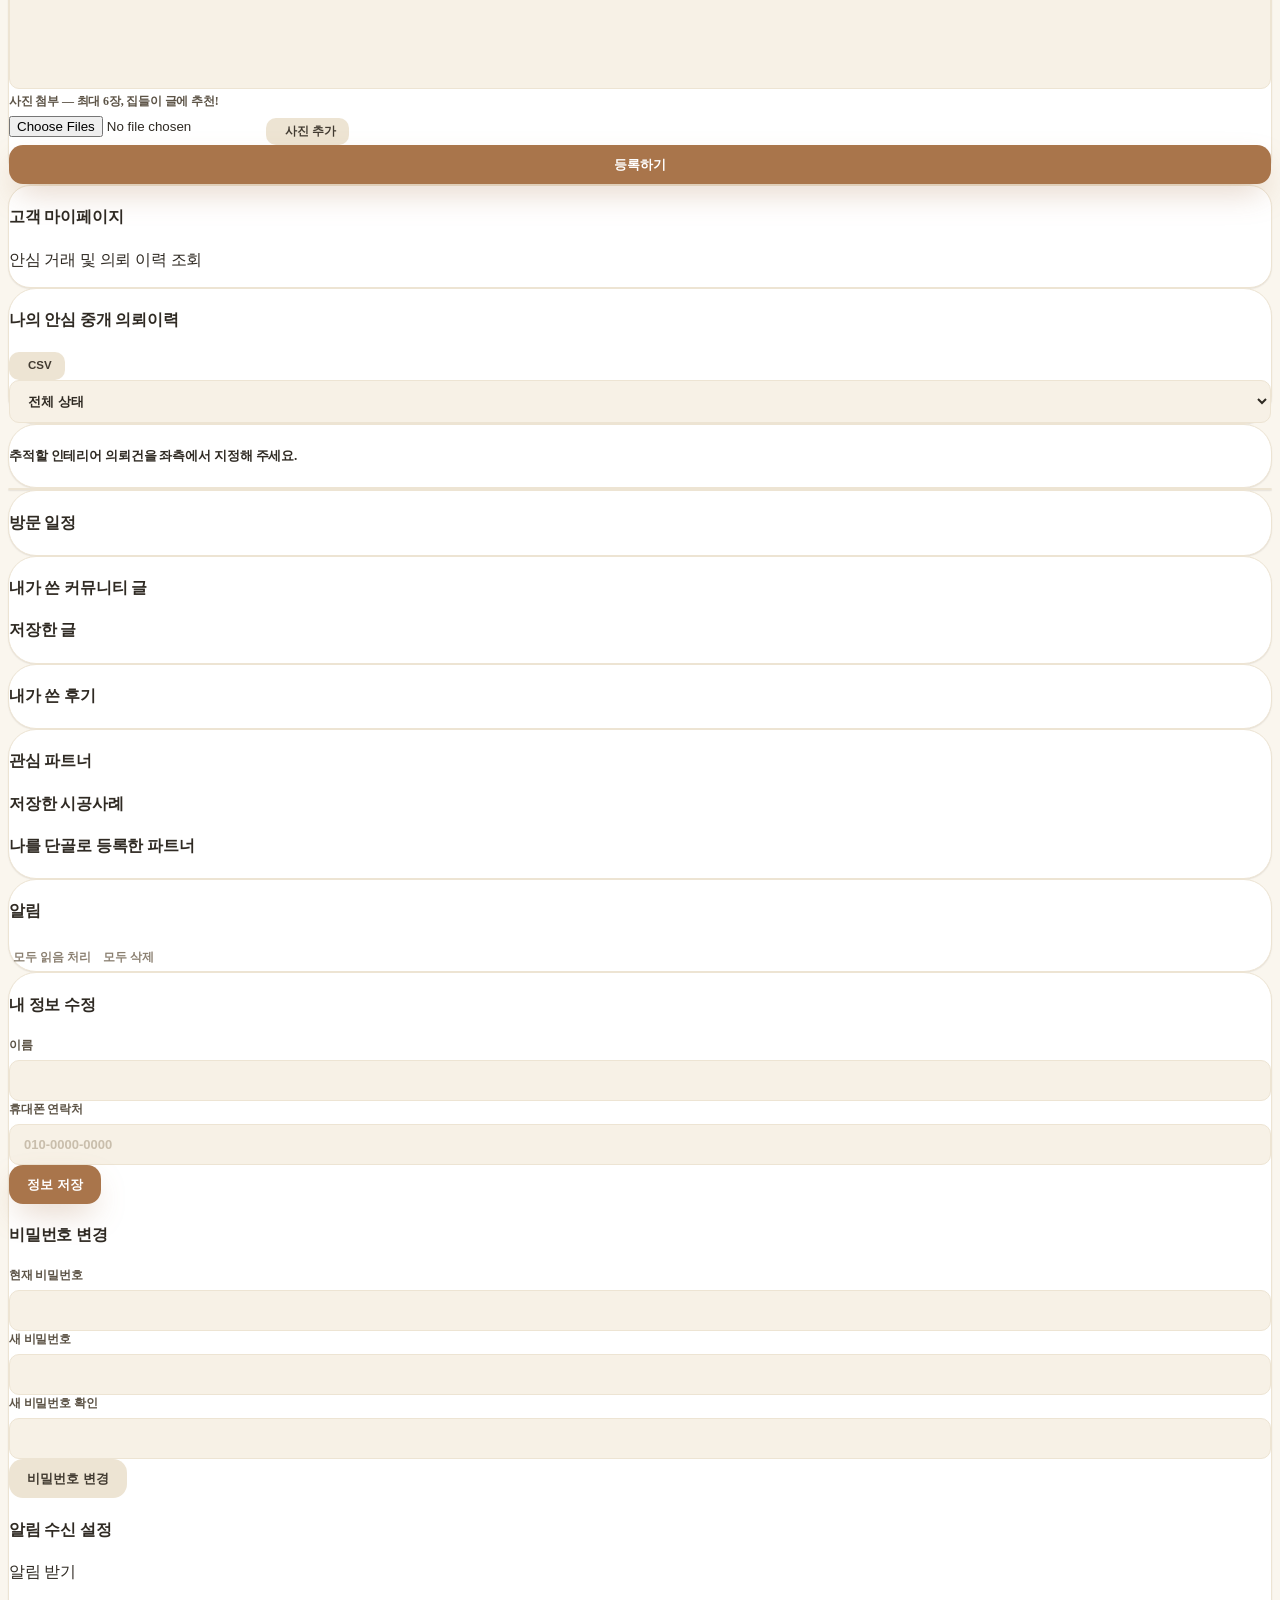
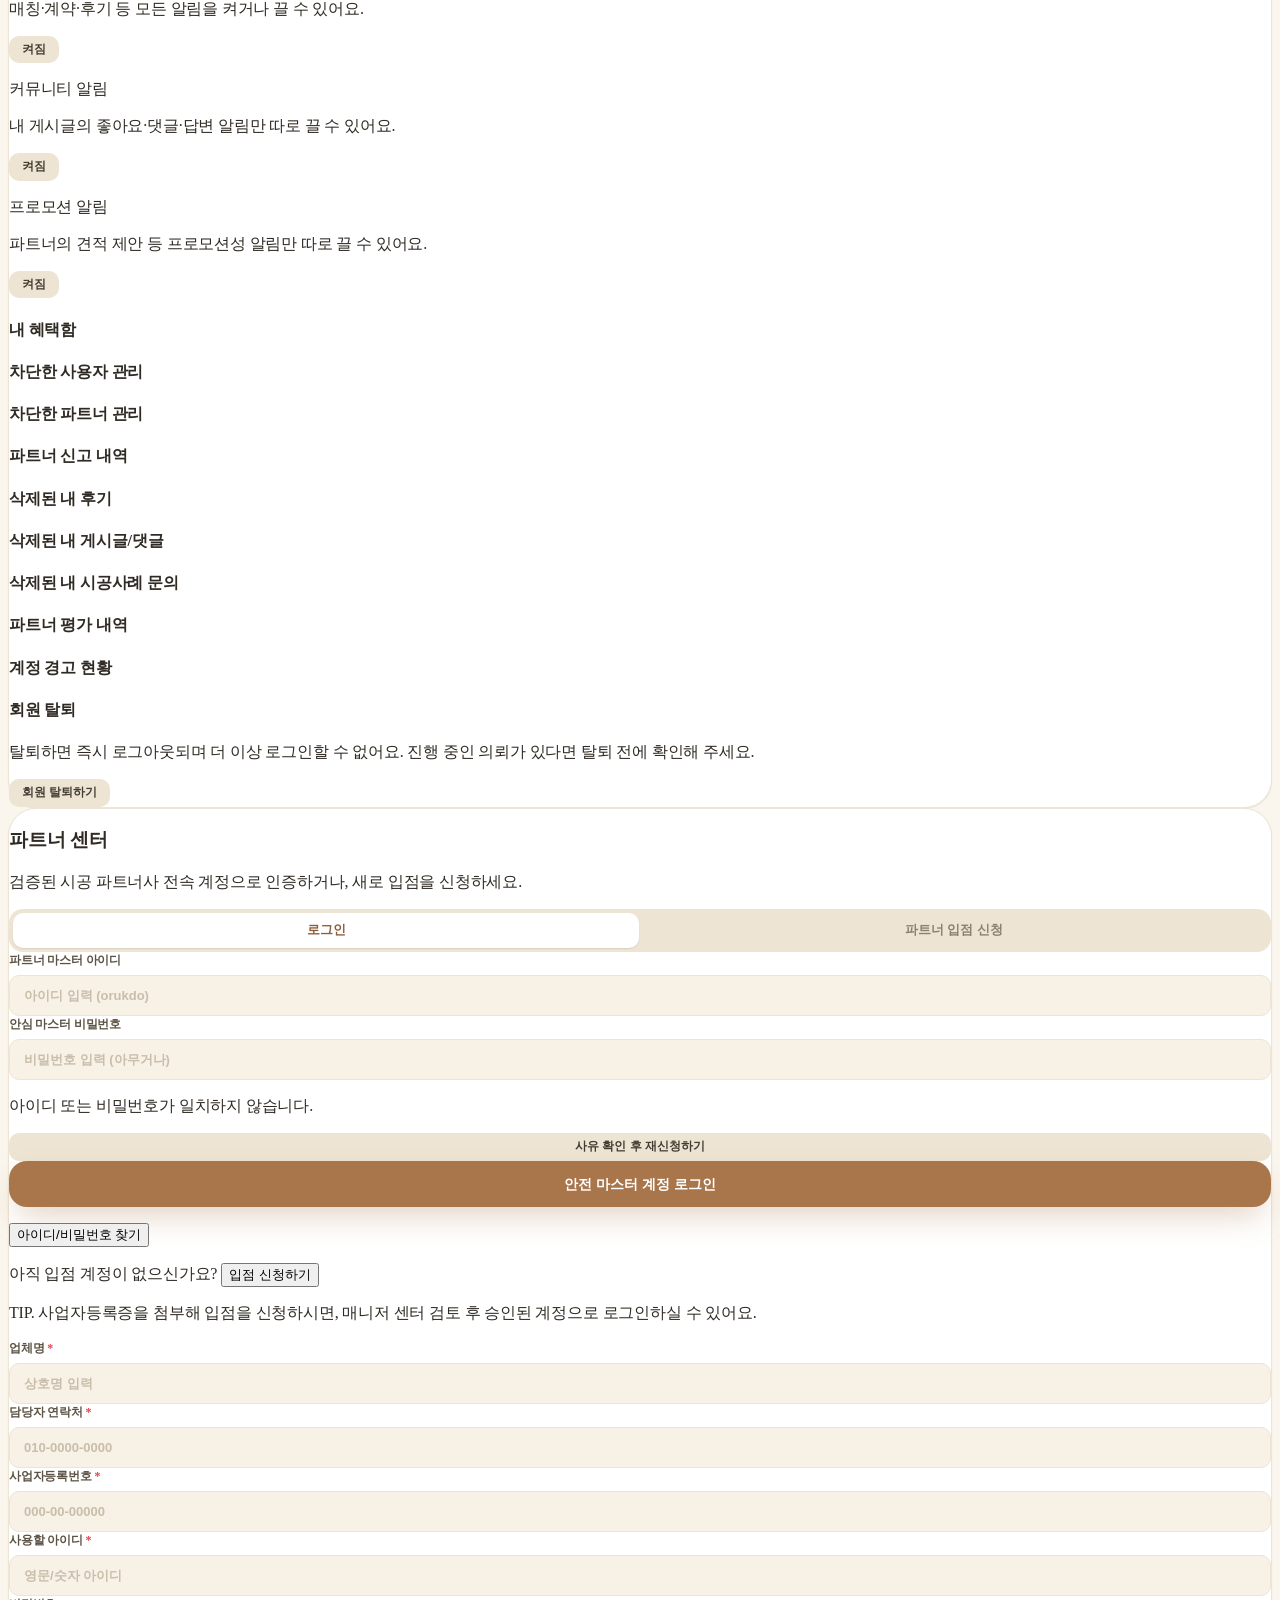
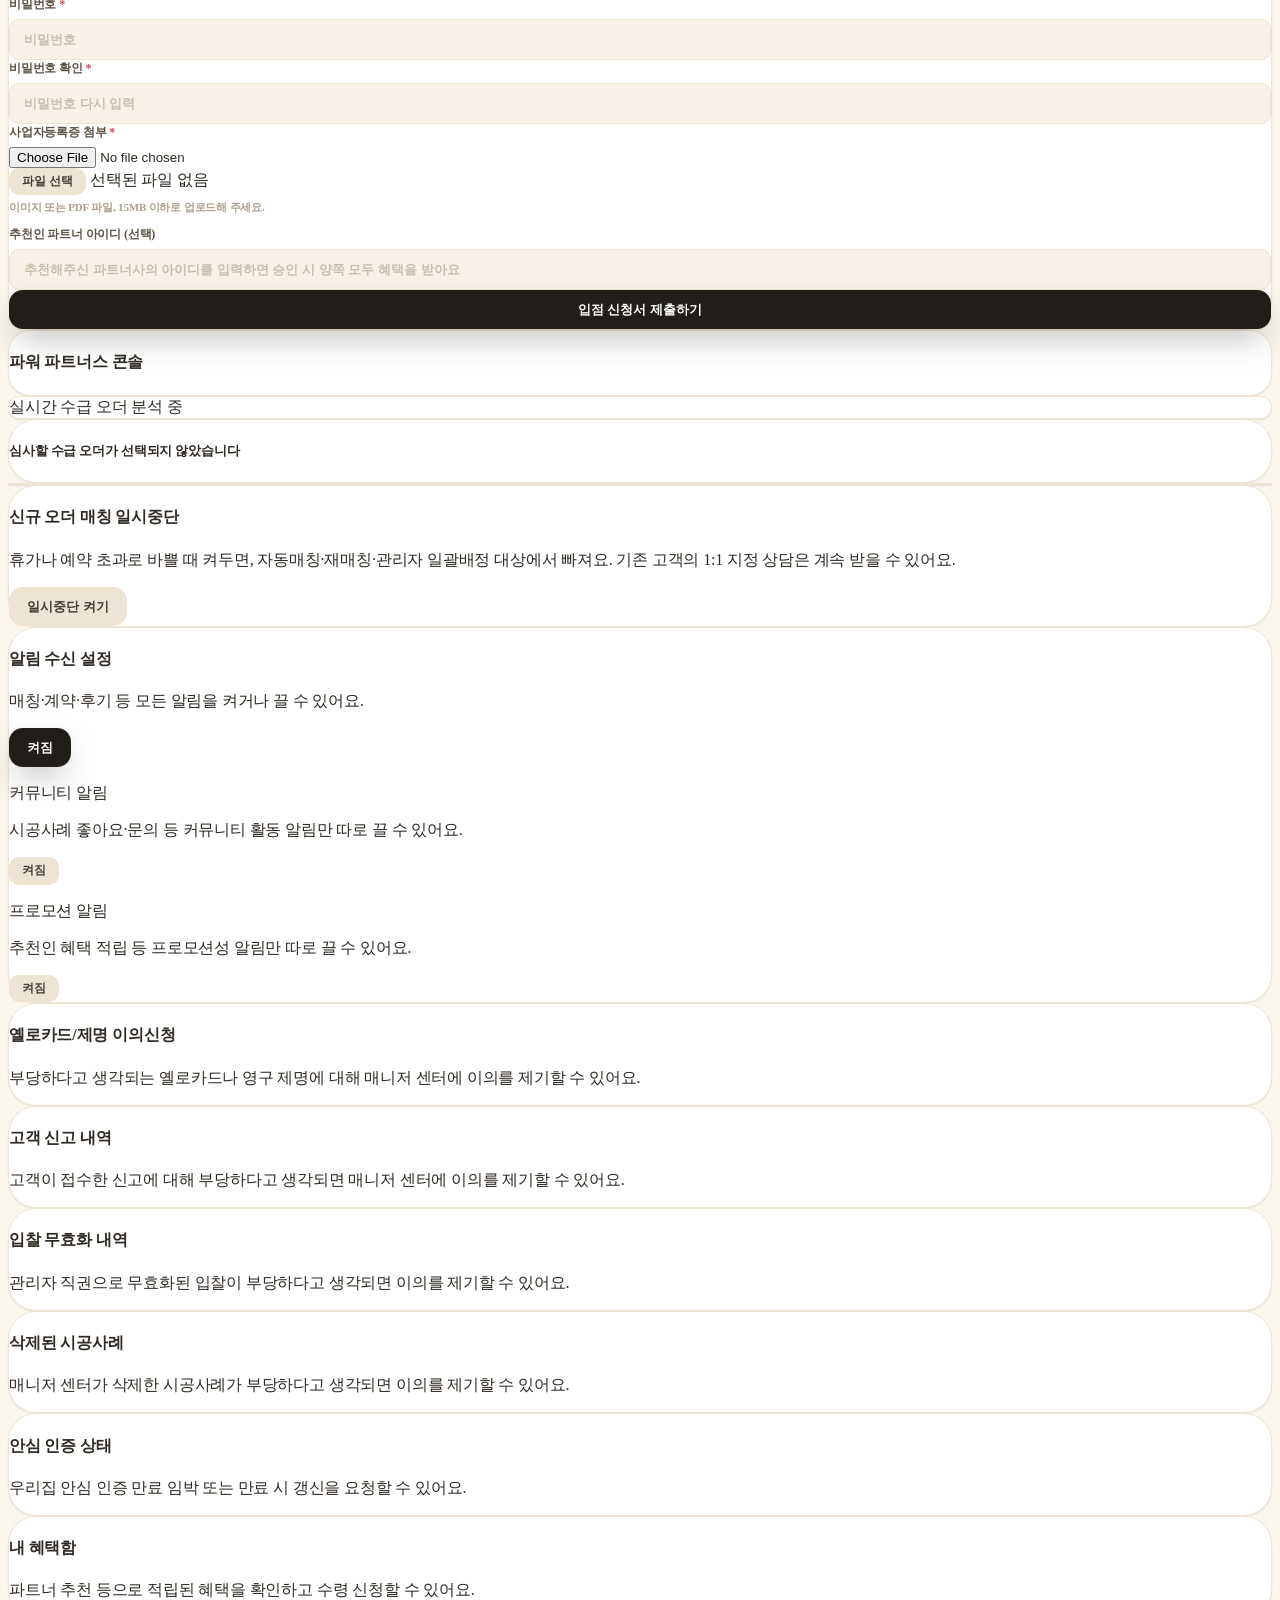
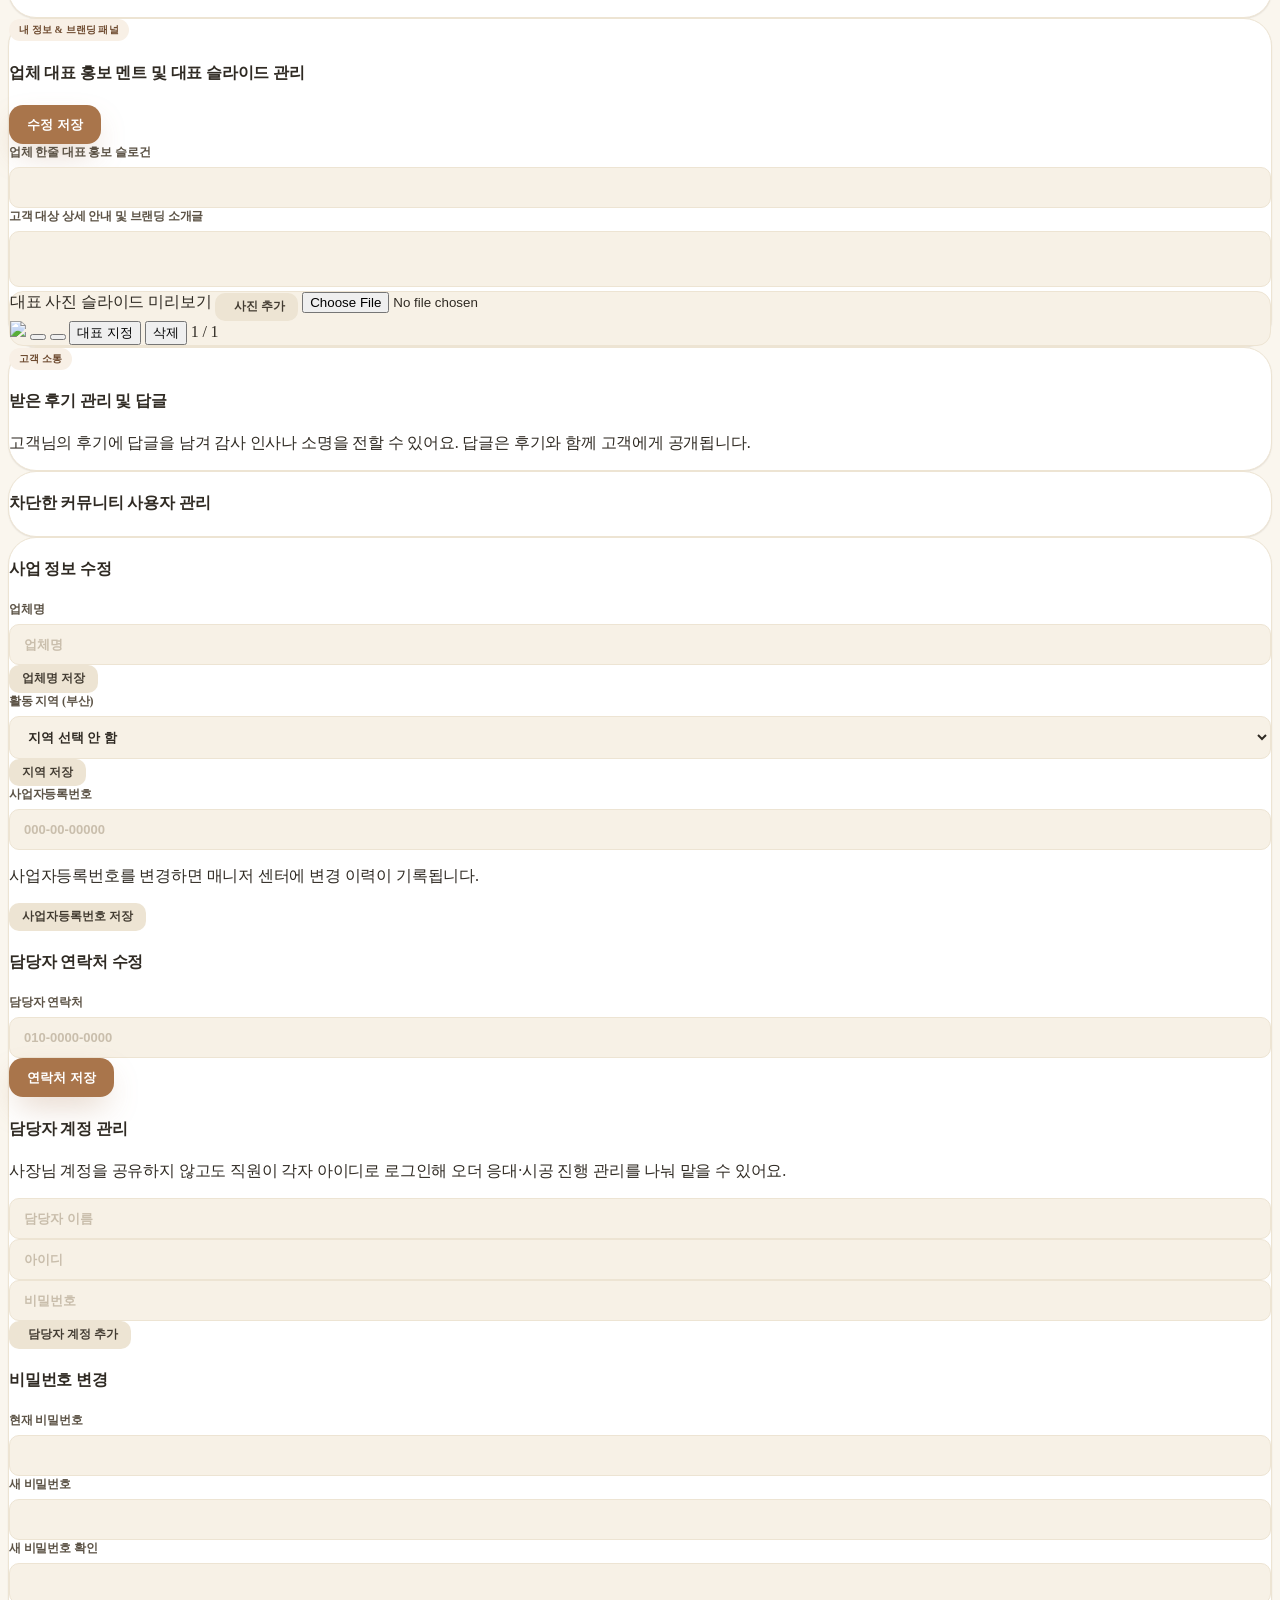
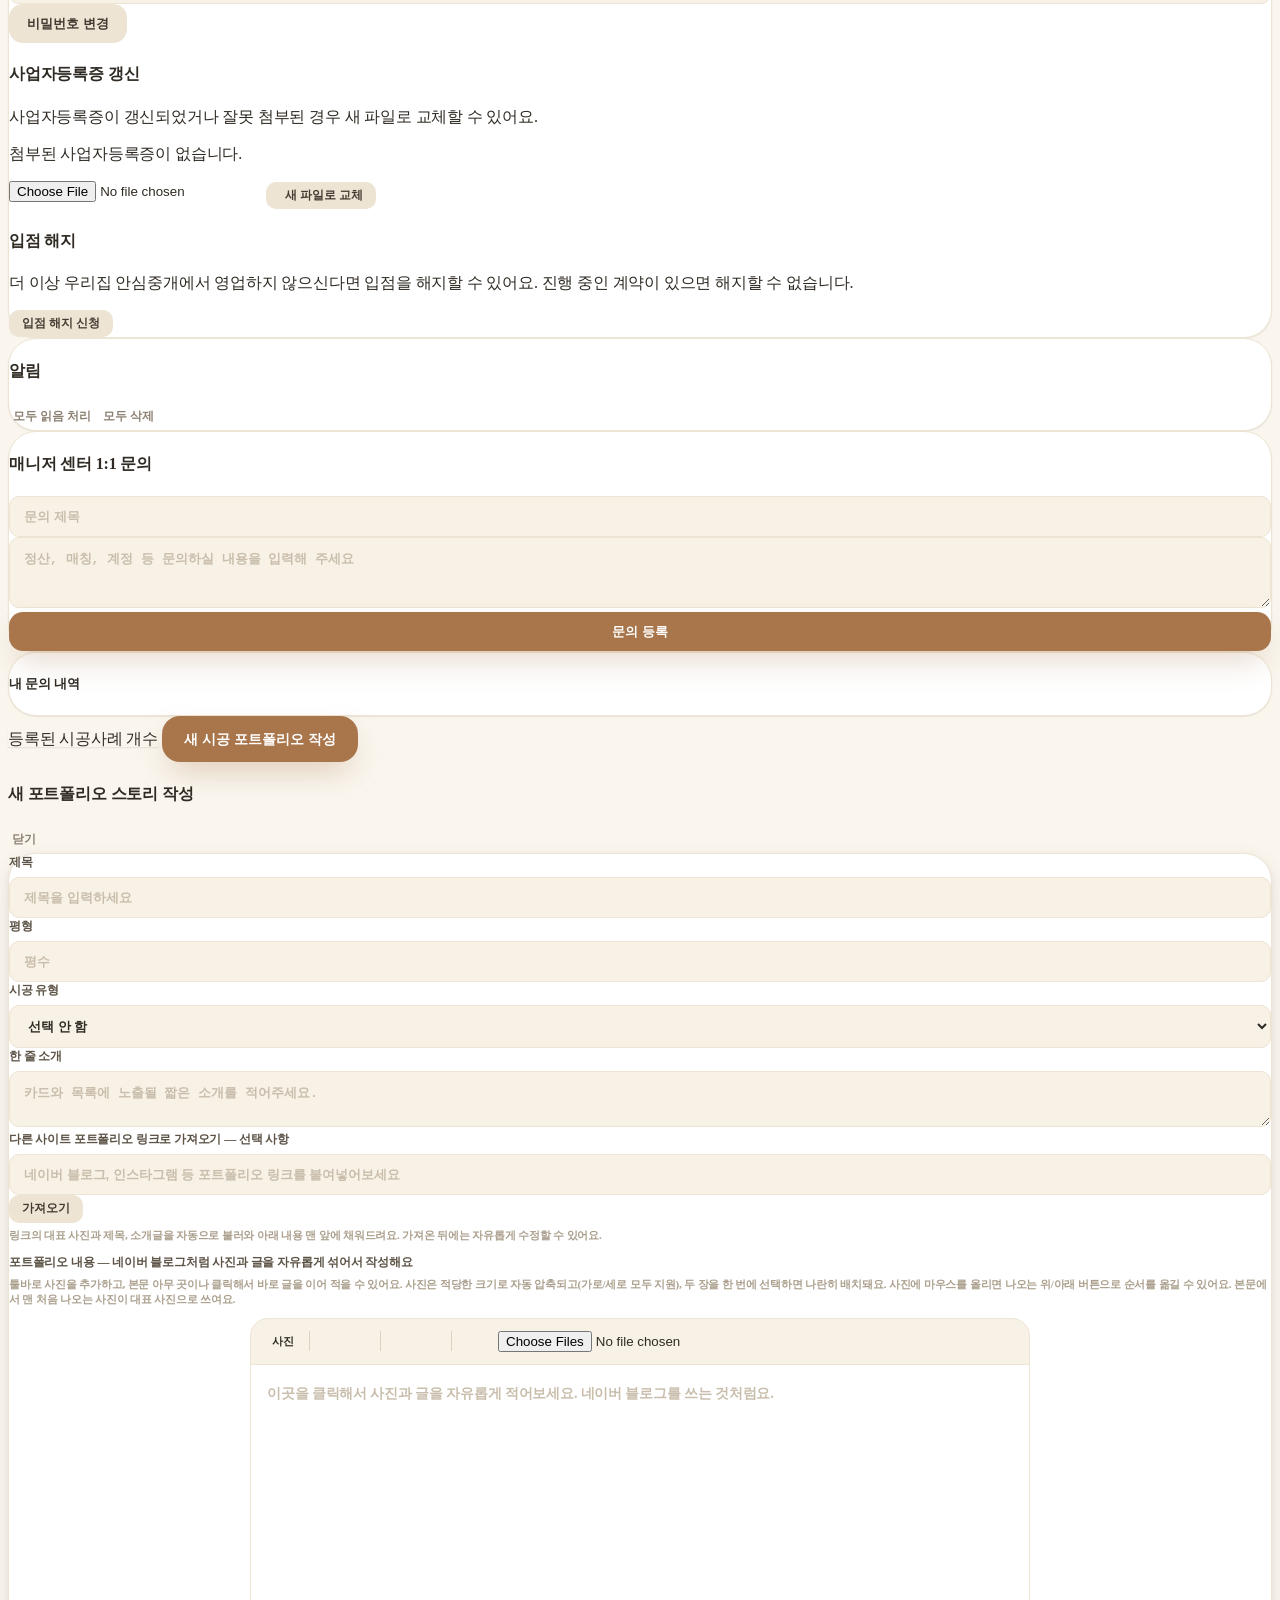
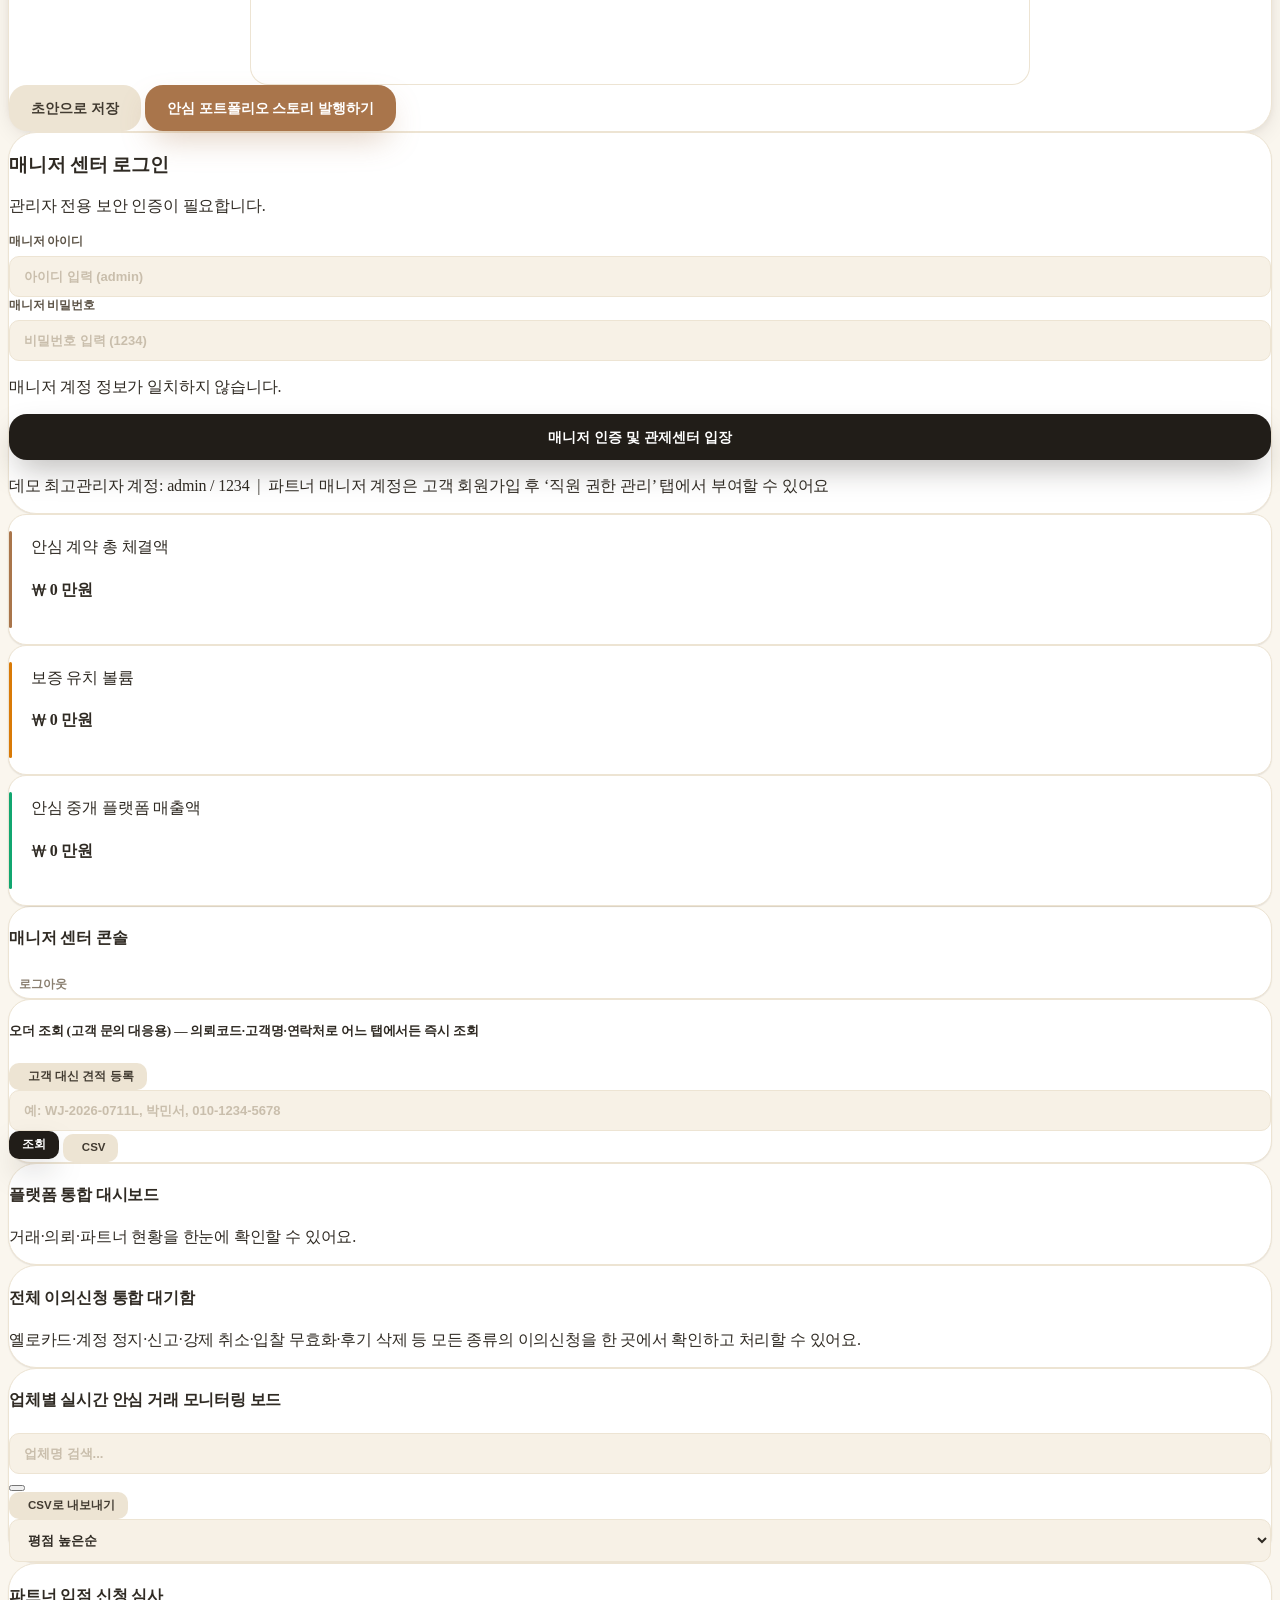
==== commit bbd6fe36: "홈 히어로/하단 CTA를 SpaceLink 레퍼런스 사진과 완전히 동일하게 재구성 - 레퍼런스 목업의 원본 소스 스프라이트에서 히어로 사진 + 카테고리 5장을 정확히   크롭해 로" ====
--- a/index.html
+++ b/index.html
@@ -39,7 +39,7 @@
 <body class="h-full text-ink-900 flex flex-col font-sans antialiased">
 
     <!-- ================= 상단 네비게이션 (GNB) ================= -->
-    <nav class="bg-white/90 backdrop-blur-md sticky top-0 z-50">
+    <nav id="site-gnb" class="bg-white/90 backdrop-blur-md sticky top-0 z-50">
         <div class="max-w-7xl mx-auto px-4 sm:px-6 lg:px-8">
             <div class="flex justify-between items-center h-16">
                 <div class="flex items-center gap-2.5 sm:gap-3 cursor-pointer wj-focusable" onclick="switchPanel('home-panel')" role="button" tabindex="0" aria-label="홈으로 이동">
@@ -87,17 +87,34 @@
 
         <!-- ================================================================ 1. HOME PANEL ================================================================ -->
         <section id="home-panel" class="space-y-6 transition-all duration-300">
-            <!-- 상단 히어로(전체 배경형): 실제 시공사례 슬라이더(renderHeroPortfolioSlider, 최대 5개)를
-                 전체 배경으로 깔고 헤드라인 + 검색바를 오버레이 -->
+            <!-- 상단 히어로(전체 배경형, 풀블리드): SpaceLink 레퍼런스 사진을 그대로 배경으로 사용.
+                 이 자리에 있던 실제 시공사례 회전 슬라이더는 레퍼런스처럼 정적 사진 한 장으로
+                 바꾸면서 뺐다 — 다시 넣고 싶으면 renderHeroPortfolioSlider(partner_panel.js)를
+                 참고해 별도 섹션으로 되살릴 수 있다. -->
             <div class="home-hero-b">
-                <div id="hero-portfolio-slider-container" class="hero-a-right home-hero-b-bg" onmouseenter="pauseHeroAutoplay()" onmouseleave="resumeHeroAutoplay()"></div>
+                <div class="home-hero-nav" role="navigation" aria-label="주요 메뉴">
+                    <div class="home-hero-nav-top">
+                        <div class="home-hero-nav-logo wj-focusable" onclick="switchPanel('home-panel')" role="button" tabindex="0">우리집 <span>안심중개</span></div>
+                        <div class="home-hero-nav-actions">
+                            <button type="button" onclick="handleClientLoginNavClick()" class="home-hero-nav-login">고객 로그인</button>
+                            <button type="button" onclick="handleB2BNavClick()" class="home-hero-nav-cta" aria-haspopup="dialog">파트너·매니저</button>
+                        </div>
+                    </div>
+                    <div class="home-hero-nav-links">
+                        <button type="button" onclick="switchPanel('client-panel')">견적 신청</button>
+                        <button type="button" onclick="switchPanel('partner-search-panel')">파트너 탐색</button>
+                        <button type="button" onclick="switchPanel('community-panel')">커뮤니티</button>
+                        <button type="button" onclick="switchPanel('client-mypage-panel')">마이페이지</button>
+                    </div>
+                </div>
+                <div class="home-hero-b-bg" style="background-image:url('assets/images/home-hero-living-room.png')" aria-hidden="true"></div>
                 <div class="home-hero-b-scrim" aria-hidden="true"></div>
                 <div class="home-hero-b-content">
                     <h1 class="home-hero-b-head">좋은 공간이<br>좋은 하루를 만듭니다.</h1>
-                    <p class="home-hero-b-sub">공간을 찾는 사람과, 공간을 만드는 전문가를 연결했어요.</p>
+                    <p class="home-hero-b-sub">공간을 찾는 사람과, 공간을 만드는 전문가를 연결합니다.</p>
                     <div class="home-hero-b-search">
                         <select id="home-search-region" class="home-hero-b-select" aria-label="지역 선택">
-                            <option value="">지역을 선택해주세요</option>
+                            <option value="">지역을 선택하세요</option>
                             <option>강서구</option><option>금정구</option><option>기장군</option>
                             <option>남구</option><option>동구</option><option>동래구</option>
                             <option>부산진구</option><option>북구</option><option>사상구</option>
@@ -116,13 +133,8 @@
                             <option>3,000~5,000만원</option><option>5,000만원 이상</option>
                         </select>
                         <button type="button" onclick="handleHomeHeroSearch()" class="home-hero-b-search-btn" aria-label="검색">
-                            <i data-lucide="search" class="w-4 h-4"></i>
+                            <i data-lucide="search" class="w-4 h-4"></i> 검색
                         </button>
-                    </div>
-                    <div class="home-hero-b-stats">
-                        <div><b id="hero-a-stat-orders">-</b><span>누적 매칭</span></div>
-                        <div><b id="hero-a-stat-partners">-</b><span>인증 파트너</span></div>
-                        <div><b id="hero-a-stat-rating">-</b><span>평균 평점</span></div>
                     </div>
                 </div>
             </div>
@@ -140,23 +152,23 @@
                 </div>
                 <div class="home-category-grid">
                     <div class="home-category-card wj-focusable" onclick="handleHomeCategoryClick('아파트')" role="button" tabindex="0">
-                        <img src="https://images.unsplash.com/photo-1616486338812-3dadae4b4ace?w=500&auto=format&fit=crop&q=70" alt="아파트">
+                        <img src="assets/images/home-category-apartment.png" alt="아파트">
                         <span>아파트</span>
                     </div>
                     <div class="home-category-card wj-focusable" onclick="handleHomeCategoryClick('빌라/주택')" role="button" tabindex="0">
-                        <img src="https://images.unsplash.com/photo-1616594039964-ae9021a400a0?w=500&auto=format&fit=crop&q=70" alt="빌라/주택">
+                        <img src="assets/images/home-category-villa.png" alt="빌라/주택">
                         <span>빌라/주택</span>
                     </div>
                     <div class="home-category-card wj-focusable" onclick="handleHomeCategoryClick('오피스텔')" role="button" tabindex="0">
-                        <img src="https://images.unsplash.com/photo-1556911220-e15b29be8c8f?w=500&auto=format&fit=crop&q=70" alt="오피스텔">
+                        <img src="assets/images/home-category-officetel.png" alt="오피스텔">
                         <span>오피스텔</span>
                     </div>
                     <div class="home-category-card wj-focusable" onclick="handleHomeCategoryClick('상가/사무실')" role="button" tabindex="0">
-                        <img src="https://images.unsplash.com/photo-1497366216548-37526070297c?w=500&auto=format&fit=crop&q=70" alt="상가/사무실">
+                        <img src="assets/images/home-category-commercial.png" alt="상가/사무실">
                         <span>상가/사무실</span>
                     </div>
                     <div class="home-category-card wj-focusable" onclick="handleHomeCategoryClick('리모델링')" role="button" tabindex="0">
-                        <img src="https://images.unsplash.com/photo-1552321554-5fefe8c9ef14?w=500&auto=format&fit=crop&q=70" alt="리모델링">
+                        <img src="assets/images/home-category-remodel.png" alt="리모델링">
                         <span>리모델링</span>
                     </div>
                 </div>
@@ -239,15 +251,17 @@
                 </div>
             </div>
 
-            <!-- 하단 상담 신청 CTA: 좌측 실사진 + 우측 카피/버튼 스플릿 배너 -->
+            <!-- 하단 상담 신청 CTA: 풀블리드 식물 사진 + 좌하단 카피 / 우측 버튼 오버레이 -->
             <div class="home-cta-banner">
-                <div class="home-cta-banner-img" role="img" aria-label="따뜻한 채광이 드는 인테리어 공간 사진"></div>
-                <div class="home-cta-banner-content">
-                    <h2>당신이 꿈꾸는 공간,<br>지금 시작해보세요.</h2>
-                    <button type="button" onclick="handleHome1on1Click()" class="btn btn-dark btn-lg" style="align-self:flex-start">
-                        무료 상담하기 <i data-lucide="arrow-right" class="w-4 h-4"></i>
-                    </button>
-                </div>
+                <div class="home-cta-banner-img" role="img" aria-label="식물이 우거진 채광 좋은 공간 사진"></div>
+                <div class="home-cta-banner-scrim" aria-hidden="true"></div>
+                <div class="home-cta-banner-copy">
+                    <h2>공간이<br>사람을 바꿉니다.</h2>
+                    <p>지금, 당신의 공간을 시작해보세요.</p>
+                </div>
+                <button type="button" onclick="handleHome1on1Click()" class="home-cta-banner-btn">
+                    무료 상담 신청하기 <i data-lucide="arrow-right" class="w-4 h-4"></i>
+                </button>
             </div>
         </section>
 
--- a/premium_theme.css
+++ b/premium_theme.css
@@ -408,52 +408,91 @@
 }
 
 /* ---------------------------------------------------------------
- * 9. 홈 히어로(스타일 B, 전체 배경형) / 인기 공간 카테고리 / 전문가 커넥트 / 하단 상담 CTA
- * 실제 시공사례 슬라이더(.hero-a-right)를 전체 배경으로 깔고 그 위에 헤드라인+검색바를
- * 얹는 매거진형 배너로 교체 — 슬라이더 자체의 렌더/자동재생 로직(renderHeroPortfolioSlider
- * 등)은 그대로 재사용하고 감싸는 레이아웃만 바꾼다.
- * --------------------------------------------------------------- */
-.home-hero-b { position: relative; height: 520px; overflow: hidden; background: var(--ink-950); box-shadow: var(--shadow-2); border-radius: var(--r-2xl); }
-@media (max-width: 640px) { .home-hero-b { height: 640px; } }
-.home-hero-b-bg { position: absolute; inset: 0; z-index: 0; }
+ * 9. 홈 히어로(풀블리드 정적 사진) / 인기 공간 카테고리 / 전문가 커넥트 / 하단 상담 CTA
+ * SpaceLink 레퍼런스 사진을 그대로 배경으로 쓰는 풀블리드 배너 — <main>의 max-w-7xl 중앙
+ * 정렬을 이 요소에서만 벗어나 뷰포트 전체 폭으로 깨고(음수 마진 기법), 그 위에 투명
+ * 내비게이션 + 헤드라인 + 검색바를 얹는다.
+ * --------------------------------------------------------------- */
+body:has(#home-panel:not(.hidden)) #site-gnb { display: none; }
+body:has(#home-panel:not(.hidden)) main { padding-top: 0 !important; }
+
+.home-hero-b {
+    position: relative; overflow: hidden; background: var(--ink-950);
+    width: 100vw; left: 50%; right: 50%; margin-left: -50vw; margin-right: -50vw;
+    aspect-ratio: 1182 / 506; min-height: 460px; max-height: 640px;
+    border-radius: 0; box-shadow: none;
+}
+@media (max-width: 640px) { .home-hero-b { aspect-ratio: auto; height: 700px; max-height: none; } }
+.home-hero-b-bg { position: absolute; inset: 0; z-index: 0; background-size: cover; background-position: center; }
 .home-hero-b-scrim {
     position: absolute; inset: 0; z-index: 1; pointer-events: none;
-    background: linear-gradient(100deg, rgba(33,29,24,.88) 0%, rgba(33,29,24,.62) 38%, rgba(33,29,24,.22) 68%, rgba(33,29,24,.05) 100%);
-}
+    background: linear-gradient(100deg, rgba(33,29,24,.72) 0%, rgba(33,29,24,.48) 38%, rgba(33,29,24,.14) 68%, rgba(33,29,24,.02) 100%);
+}
+
+/* 히어로 위에 투명하게 얹는 내비게이션 — 데스크톱은 한 줄(로고 | 링크 | 액션),
+ * 좁은 화면은 2줄(로고+액션 / 스크롤되는 링크)로 접혀서 모바일 탭바 역할을 대신한다. */
+.home-hero-nav {
+    position: absolute; top: 0; left: 0; right: 0; z-index: 3;
+    display: flex; flex-direction: column; gap: 10px;
+    padding: 16px 20px;
+}
+.home-hero-nav::before {
+    content: ''; position: absolute; inset: 0; z-index: -1; pointer-events: none;
+    background: linear-gradient(180deg, rgba(33,29,24,.55) 0%, rgba(33,29,24,0) 100%);
+}
+.home-hero-nav-top { display: flex; align-items: center; justify-content: space-between; gap: 12px; }
+.home-hero-nav-logo { font-size: 16px; font-weight: 800; color: #fff; cursor: pointer; white-space: nowrap; }
+.home-hero-nav-logo span { color: var(--brand-200); }
+.home-hero-nav-links { display: flex; align-items: center; gap: 18px; overflow-x: auto; }
+.home-hero-nav-links button {
+    flex-shrink: 0; background: none; border: none; padding: 2px 0; cursor: pointer;
+    color: rgba(255,255,255,.88); font-size: 13px; font-weight: 700; transition: color var(--dur-base) var(--ease-out);
+}
+.home-hero-nav-links button:hover { color: #fff; }
+.home-hero-nav-actions { display: flex; align-items: center; gap: 8px; flex-shrink: 0; }
+.home-hero-nav-login { background: none; border: none; color: #fff; font-size: 12.5px; font-weight: 700; cursor: pointer; padding: 8px 2px; white-space: nowrap; }
+.home-hero-nav-cta {
+    background: var(--ink-950); color: #fff; border: none; font-size: 12px; font-weight: 800;
+    padding: 9px 16px; border-radius: var(--r-pill); cursor: pointer; white-space: nowrap;
+    transition: background var(--dur-base) var(--ease-out);
+}
+.home-hero-nav-cta:hover { background: #000; }
+@media (min-width: 900px) {
+    .home-hero-nav { flex-direction: row; align-items: center; padding: 22px 44px; }
+    .home-hero-nav-top { flex: 0 0 auto; gap: 0; }
+    .home-hero-nav-links { flex: 1; justify-content: center; overflow: visible; gap: 28px; }
+    .home-hero-nav-actions { margin-left: 12px; }
+}
+
 .home-hero-b-content {
     position: relative; z-index: 2; height: 100%;
     display: flex; flex-direction: column; justify-content: center; gap: 16px;
-    padding: 28px 22px; max-width: 600px; color: #fff;
-}
-@media (min-width: 640px) { .home-hero-b-content { padding: 0 50px; gap: 20px; } }
-.home-hero-b-head { font-size: 25px; font-weight: 900; line-height: 1.3; letter-spacing: -.01em; text-wrap: balance; }
-@media (min-width: 640px) { .home-hero-b-head { font-size: 36px; } }
-.home-hero-b-sub { font-size: 13px; font-weight: 600; color: rgba(255,255,255,.82); line-height: 1.6; }
+    padding: 96px 22px 28px; max-width: 600px; color: #fff;
+}
+@media (min-width: 640px) { .home-hero-b-content { padding: 90px 50px 0; gap: 18px; } }
+.home-hero-b-head { font-size: 26px; font-weight: 900; line-height: 1.28; letter-spacing: -.01em; text-wrap: balance; }
+@media (min-width: 640px) { .home-hero-b-head { font-size: 38px; } }
+.home-hero-b-sub { font-size: 13px; font-weight: 600; color: rgba(255,255,255,.85); line-height: 1.6; }
 @media (min-width: 640px) { .home-hero-b-sub { font-size: 14.5px; } }
-.home-hero-b-search { display: flex; align-items: stretch; background: #fff; box-shadow: var(--shadow-3); margin-top: 4px; border-radius: var(--r-pill); overflow: hidden; }
+.home-hero-b-search { display: flex; align-items: stretch; background: #fff; box-shadow: var(--shadow-3); margin-top: 6px; border-radius: var(--r-pill); overflow: hidden; }
 .home-hero-b-select {
     flex: 1 1 0; min-width: 0; border: none; border-right: 1px solid var(--ink-100);
-    background: transparent; padding: 14px 12px; font-size: 12px; font-weight: 700; color: var(--ink-800);
+    background: transparent; padding: 14px 14px; font-size: 12.5px; font-weight: 700; color: var(--ink-800);
     cursor: pointer;
 }
 .home-hero-b-select:last-of-type { border-right: none; }
 .home-hero-b-select:focus { outline: none; background: var(--ink-50); }
 .home-hero-b-search-btn {
-    flex-shrink: 0; width: 54px; border: none; background: var(--ink-950); color: #fff; cursor: pointer;
-    display: flex; align-items: center; justify-content: center; transition: background var(--dur-base) var(--ease-out);
+    flex-shrink: 0; border: none; background: var(--ink-950); color: #fff; cursor: pointer;
+    display: flex; align-items: center; justify-content: center; gap: 6px; padding: 0 22px;
+    font-size: 13px; font-weight: 800; transition: background var(--dur-base) var(--ease-out);
 }
 .home-hero-b-search-btn:hover { background: var(--brand-600); }
 @media (max-width: 640px) {
     .home-hero-b-search { flex-wrap: wrap; border-radius: var(--r-xl); }
     .home-hero-b-select { flex: 1 1 50%; border-bottom: 1px solid var(--ink-100); }
-    .home-hero-b-search-btn { width: 100%; height: 46px; }
-}
-/* 터치 기기는 hover가 없어 슬라이드 좌우 버튼이 항상 노출되는데, 기본값(수직 중앙)은
- * 검색바/통계와 겹친다 — 이 히어로에서만 사진 상단부(텍스트가 시작되기 전)로 올려서 피한다. */
-.home-hero-b-bg .hero-nav-btn { top: 64px; transform: none; }
-.home-hero-b-stats { display: flex; gap: 22px; margin-top: 6px; }
-.home-hero-b-stats b { display: block; font-size: 19px; font-weight: 900; font-family: ui-monospace, 'SF Mono', Menlo, Consolas, monospace; }
-.home-hero-b-stats span { font-size: 10.5px; color: rgba(255,255,255,.6); font-weight: 700; }
+    .home-hero-b-search-btn { width: 100%; height: 48px; }
+}
 
 /* 지금, 이런 공간이 인기예요 — 카테고리 이미지 카드 */
 .home-category-grid { display: grid; grid-template-columns: repeat(2, 1fr); gap: 10px; }
@@ -488,14 +527,35 @@
 .home-expert-item:hover .home-expert-icon { background: var(--ink-950); color: #fff; }
 .home-expert-item p { font-size: 12.5px; font-weight: 800; color: var(--ink-800); }
 
-/* 하단 상담 신청 CTA — 좌측 실사진(우거진 식물 인테리어 컷) + 우측 카피/버튼 스플릿 배너 */
-.home-cta-banner { display: grid; grid-template-columns: 1fr; min-height: 300px; overflow: hidden; box-shadow: var(--shadow-2); border-radius: var(--r-2xl); }
-@media (min-width: 640px) { .home-cta-banner { grid-template-columns: 0.85fr 1fr; min-height: 340px; } }
-.home-cta-banner-img { background-image: url('assets/images/home-cta-plant-bg.png'); background-size: cover; background-position: center; min-height: 180px; }
-.home-cta-banner-content { background: var(--ink-50); display: flex; flex-direction: column; justify-content: center; gap: 18px; padding: 32px 26px; }
-@media (min-width: 640px) { .home-cta-banner-content { padding: 0 48px; } }
-.home-cta-banner-content h2 { font-size: 22px; font-weight: 900; line-height: 1.35; color: var(--ink-950); letter-spacing: -.01em; }
-@media (min-width: 640px) { .home-cta-banner-content h2 { font-size: 27px; } }
+/* 하단 상담 신청 CTA — 풀블리드 식물 사진 위에 좌하단 카피 + 우측 버튼을 얹는
+ * SpaceLink 레퍼런스 구성. 히어로와 동일한 음수 마진 기법으로 뷰포트 전체 폭까지 확장. */
+.home-cta-banner {
+    position: relative; overflow: hidden; min-height: 300px;
+    width: 100vw; left: 50%; right: 50%; margin-left: -50vw; margin-right: -50vw;
+    display: flex; align-items: center;
+    border-radius: 0; box-shadow: none;
+}
+@media (min-width: 640px) { .home-cta-banner { min-height: 360px; } }
+.home-cta-banner-img { position: absolute; inset: 0; z-index: 0; background-image: url('assets/images/home-cta-plant-bg.png'); background-size: cover; background-position: center; }
+.home-cta-banner-scrim { position: absolute; inset: 0; z-index: 1; pointer-events: none; background: linear-gradient(90deg, rgba(20,18,14,.62) 0%, rgba(20,18,14,.32) 55%, rgba(20,18,14,.42) 100%); }
+.home-cta-banner-copy { position: relative; z-index: 2; padding: 40px 24px; color: #fff; }
+@media (min-width: 640px) { .home-cta-banner-copy { padding: 0 0 0 48px; } }
+.home-cta-banner-copy h2 { font-size: 24px; font-weight: 900; line-height: 1.3; letter-spacing: -.01em; }
+@media (min-width: 640px) { .home-cta-banner-copy h2 { font-size: 30px; } }
+.home-cta-banner-copy p { margin-top: 8px; font-size: 13.5px; font-weight: 600; color: rgba(255,255,255,.88); }
+@media (min-width: 640px) { .home-cta-banner-copy p { font-size: 14.5px; } }
+.home-cta-banner-btn {
+    position: relative; z-index: 2; margin: 0 24px 24px auto; flex-shrink: 0;
+    display: inline-flex; align-items: center; gap: 8px; background: #fff; color: var(--ink-950);
+    border: none; border-radius: var(--r-pill); padding: 15px 24px; font-size: 13.5px; font-weight: 800;
+    cursor: pointer; box-shadow: var(--shadow-2); transition: background var(--dur-base) var(--ease-out);
+}
+.home-cta-banner-btn:hover { background: var(--ink-50); }
+@media (min-width: 640px) { .home-cta-banner-btn { margin: 0 48px 0 auto; } }
+@media (max-width: 640px) {
+    .home-cta-banner { flex-direction: column; align-items: flex-start; padding-bottom: 24px; }
+    .home-cta-banner-btn { margin: 16px 0 0 24px; }
+}
 
 /* ---------------------------------------------------------------
  * 9. 포트폴리오 카드 — 매거진 스타일 그리드 타일
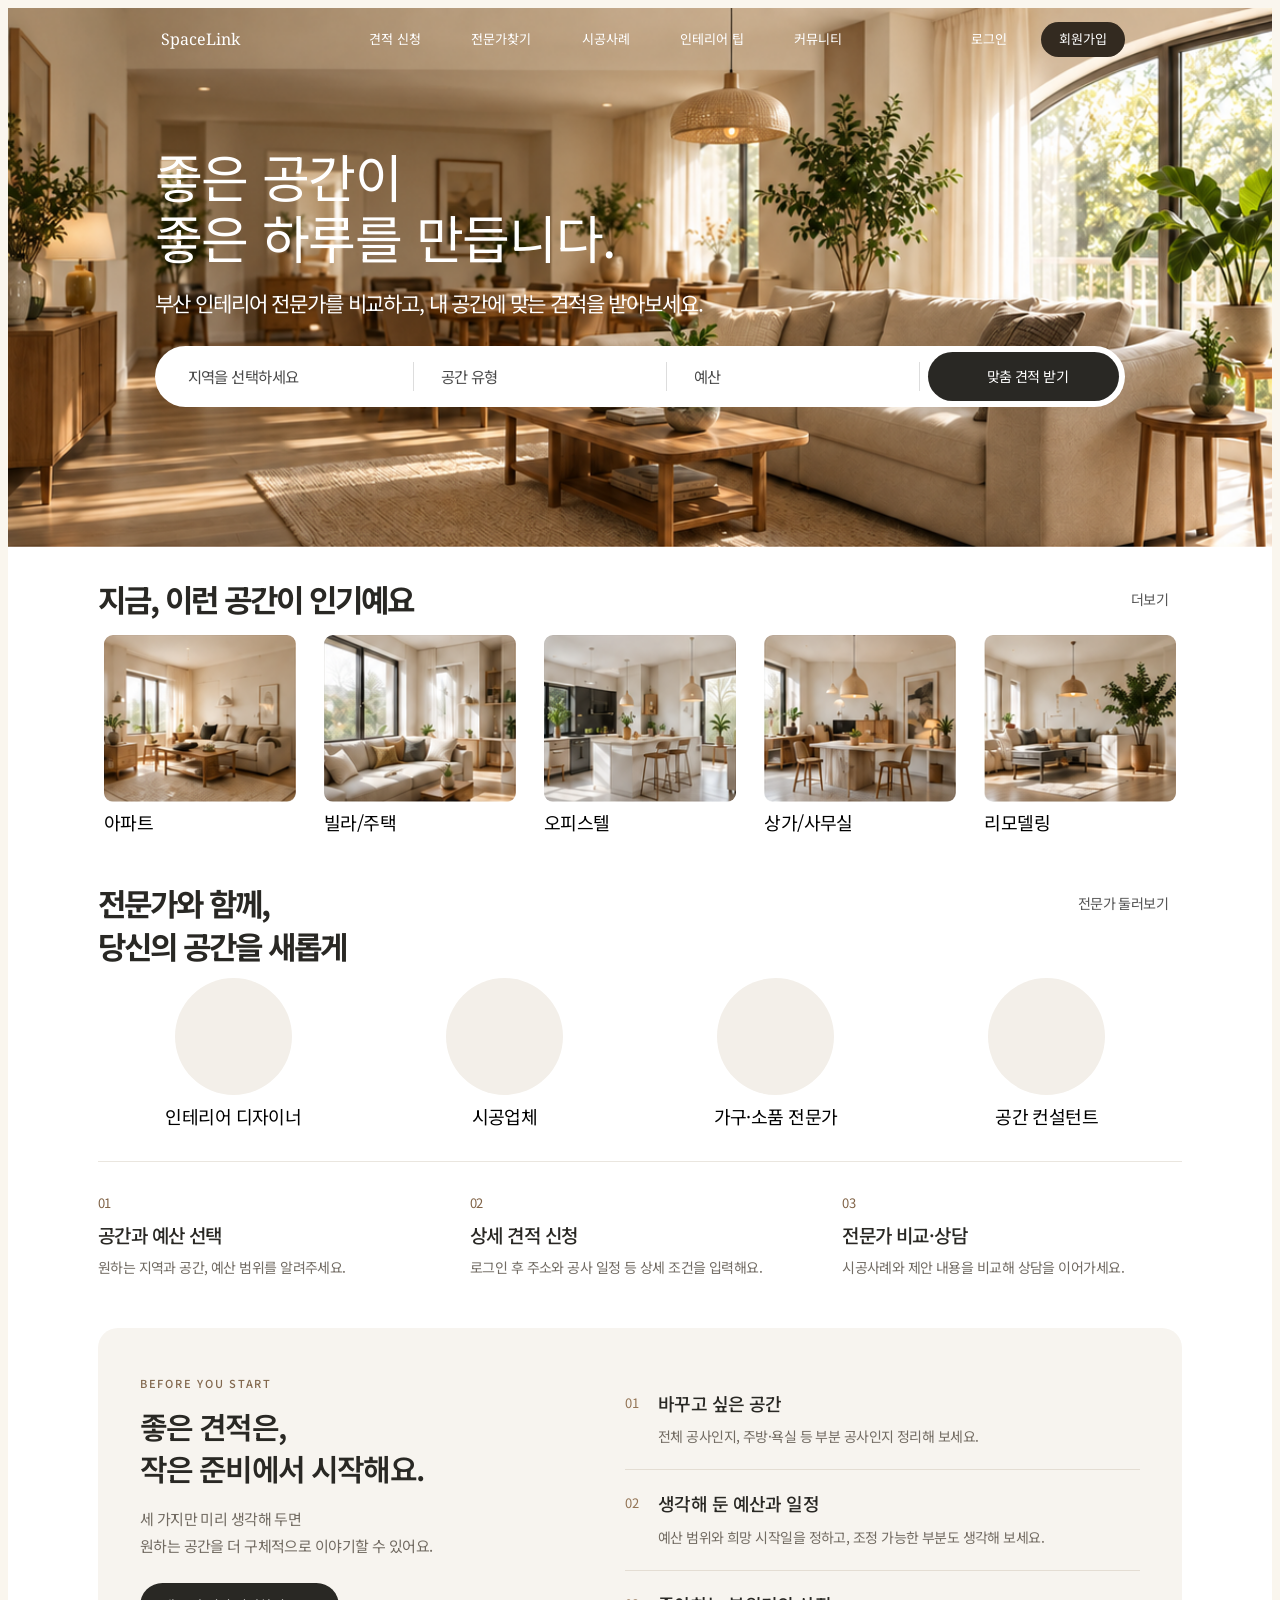
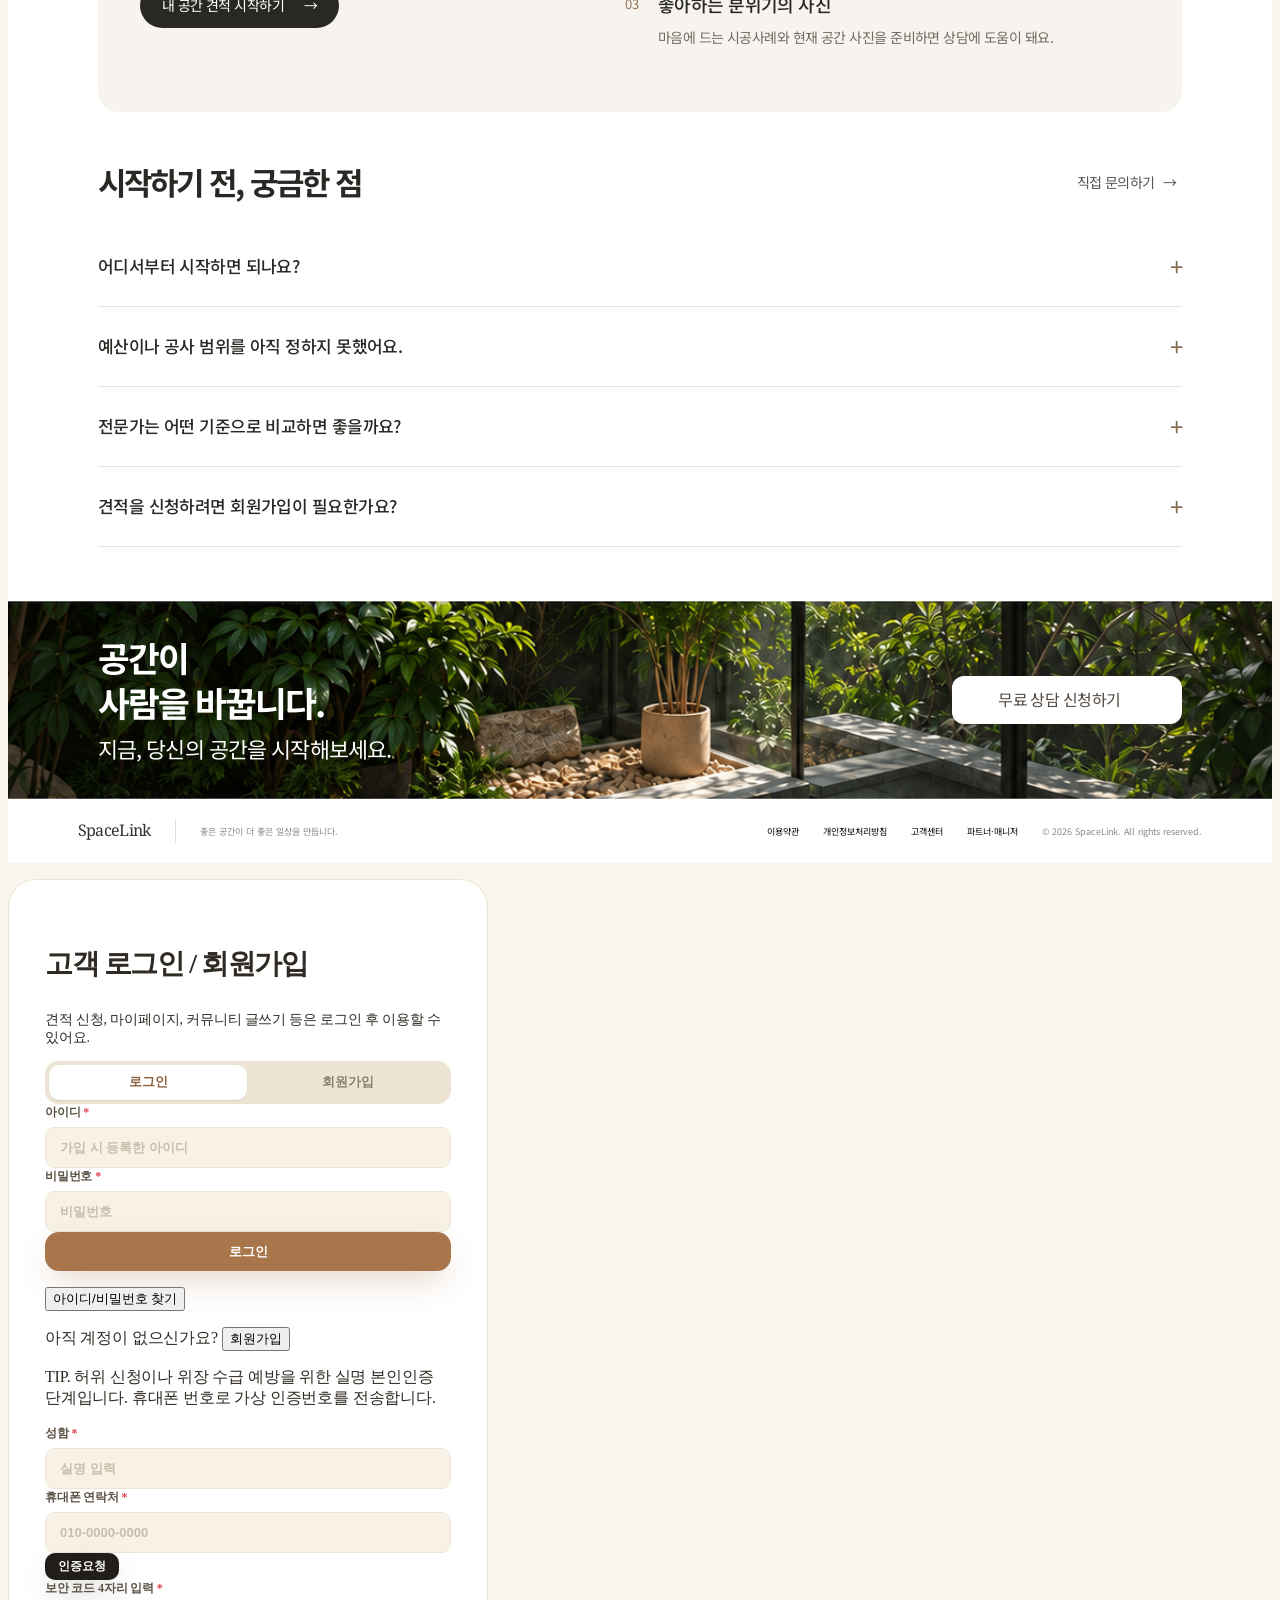
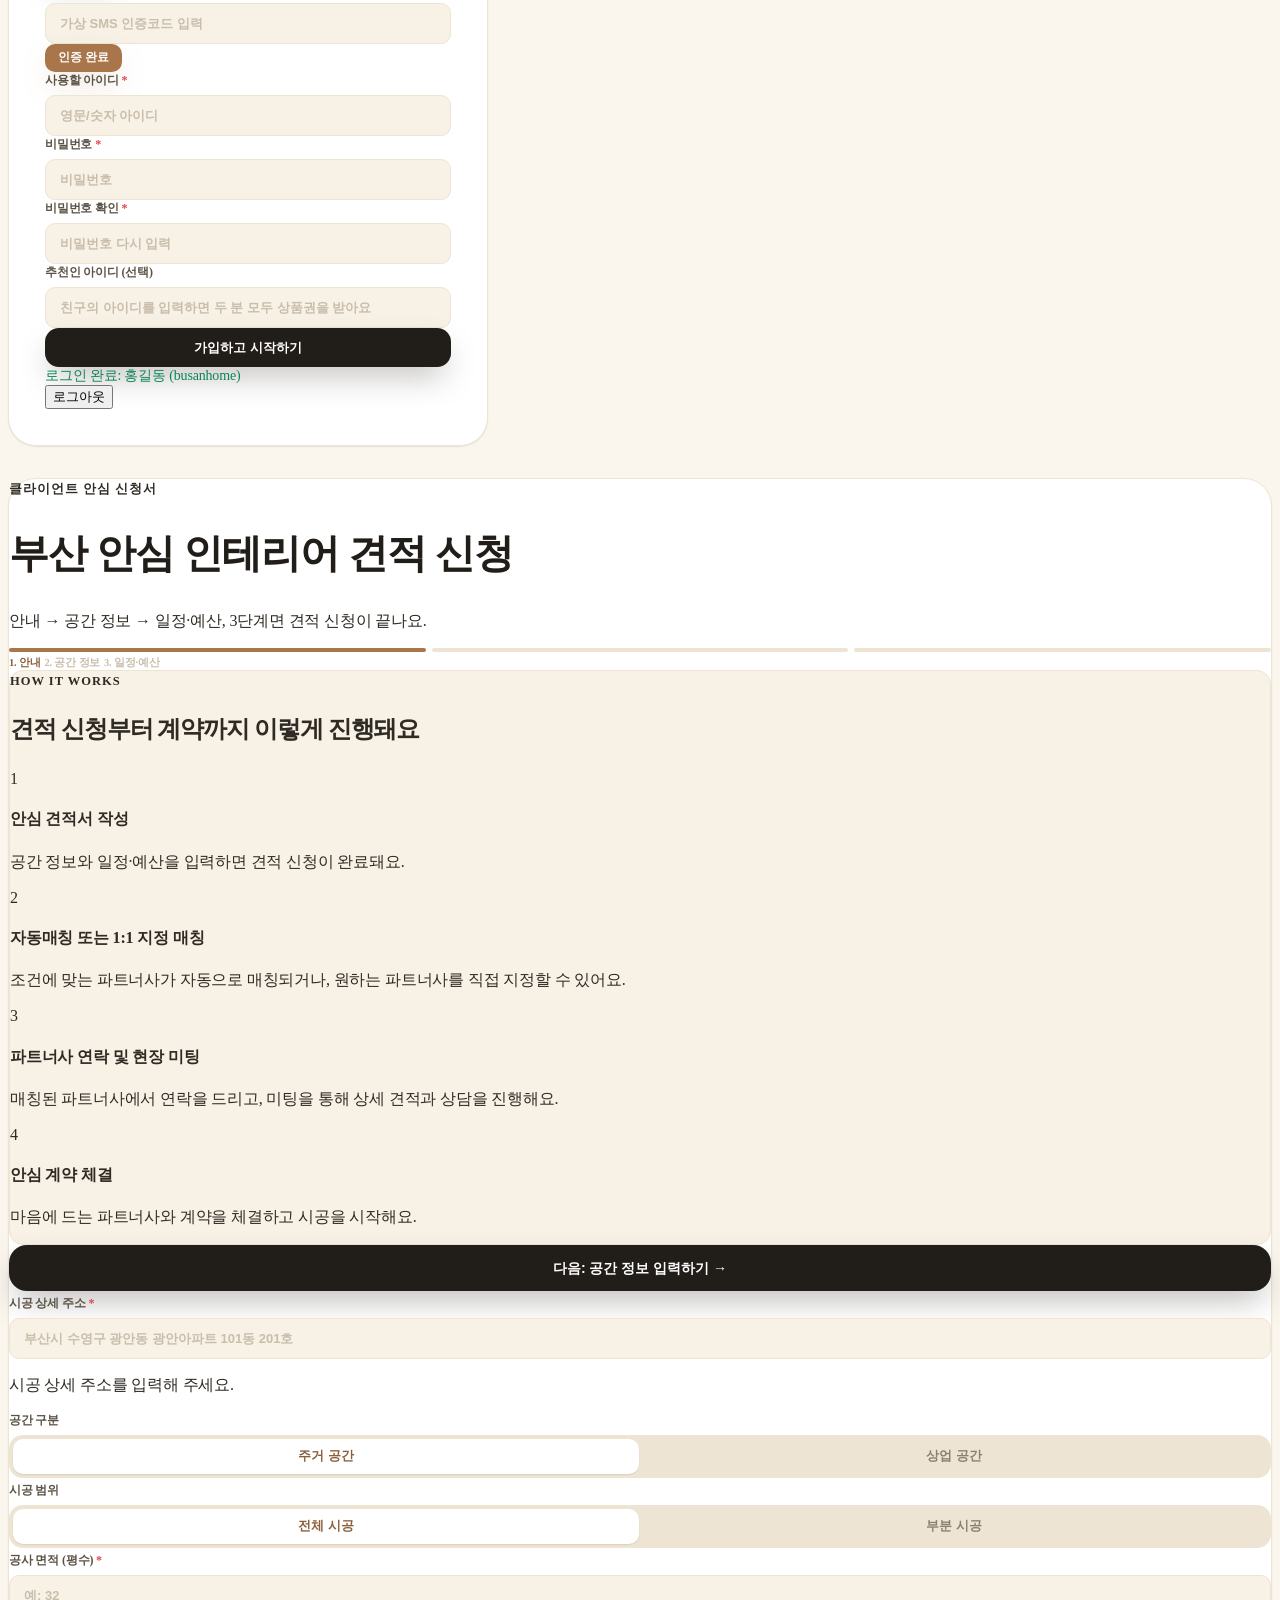
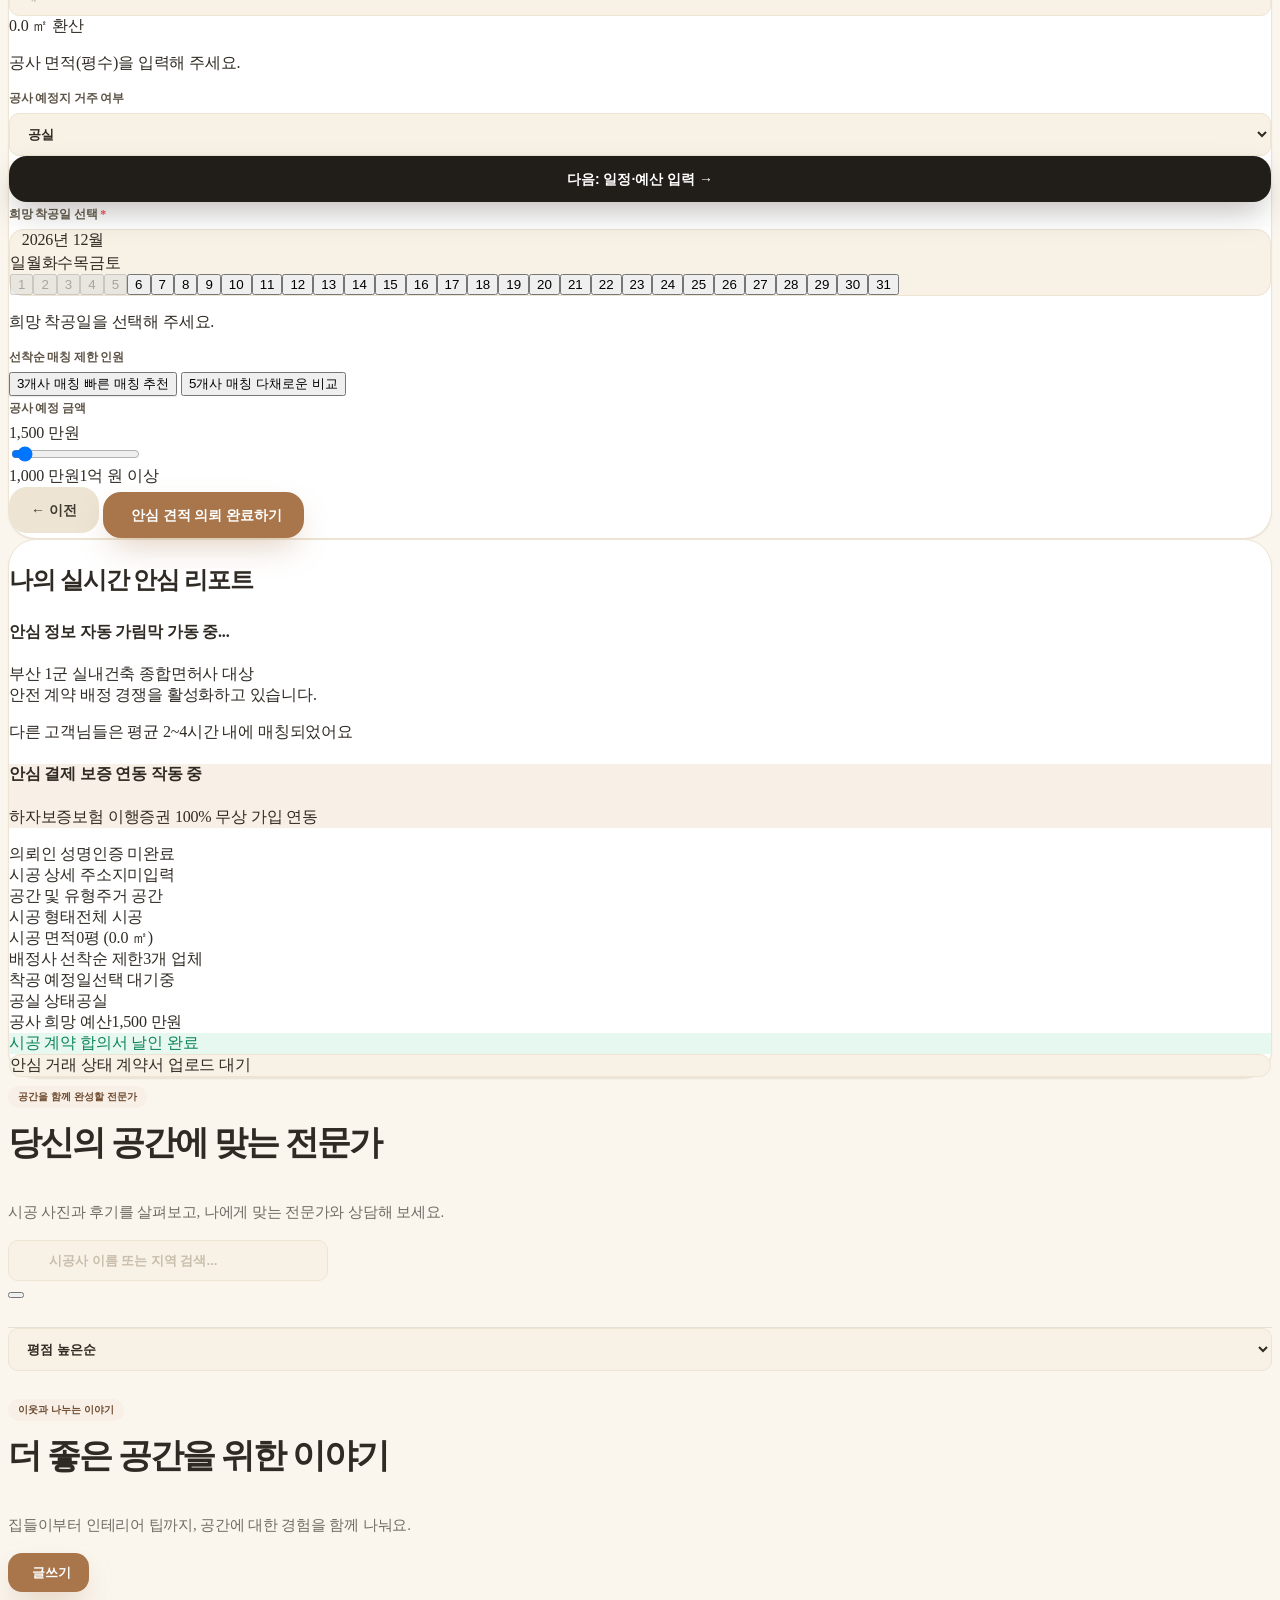
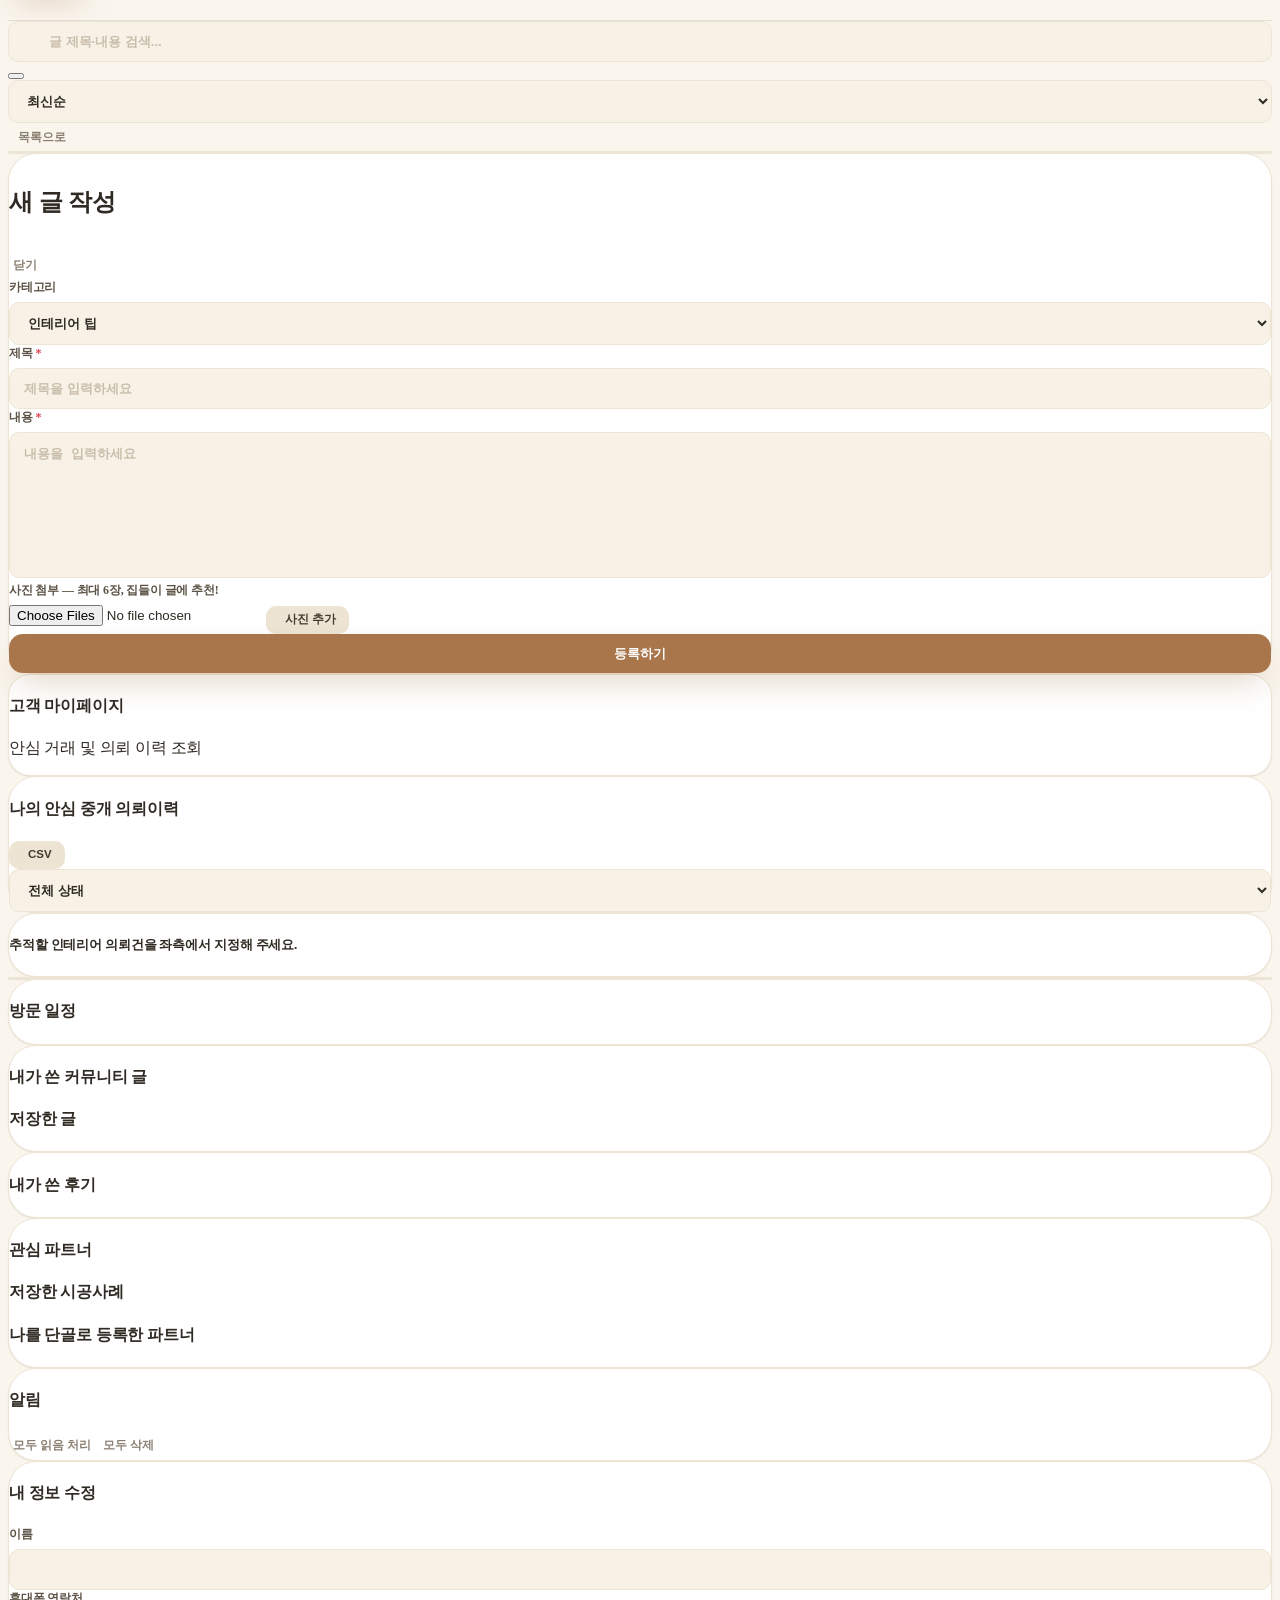
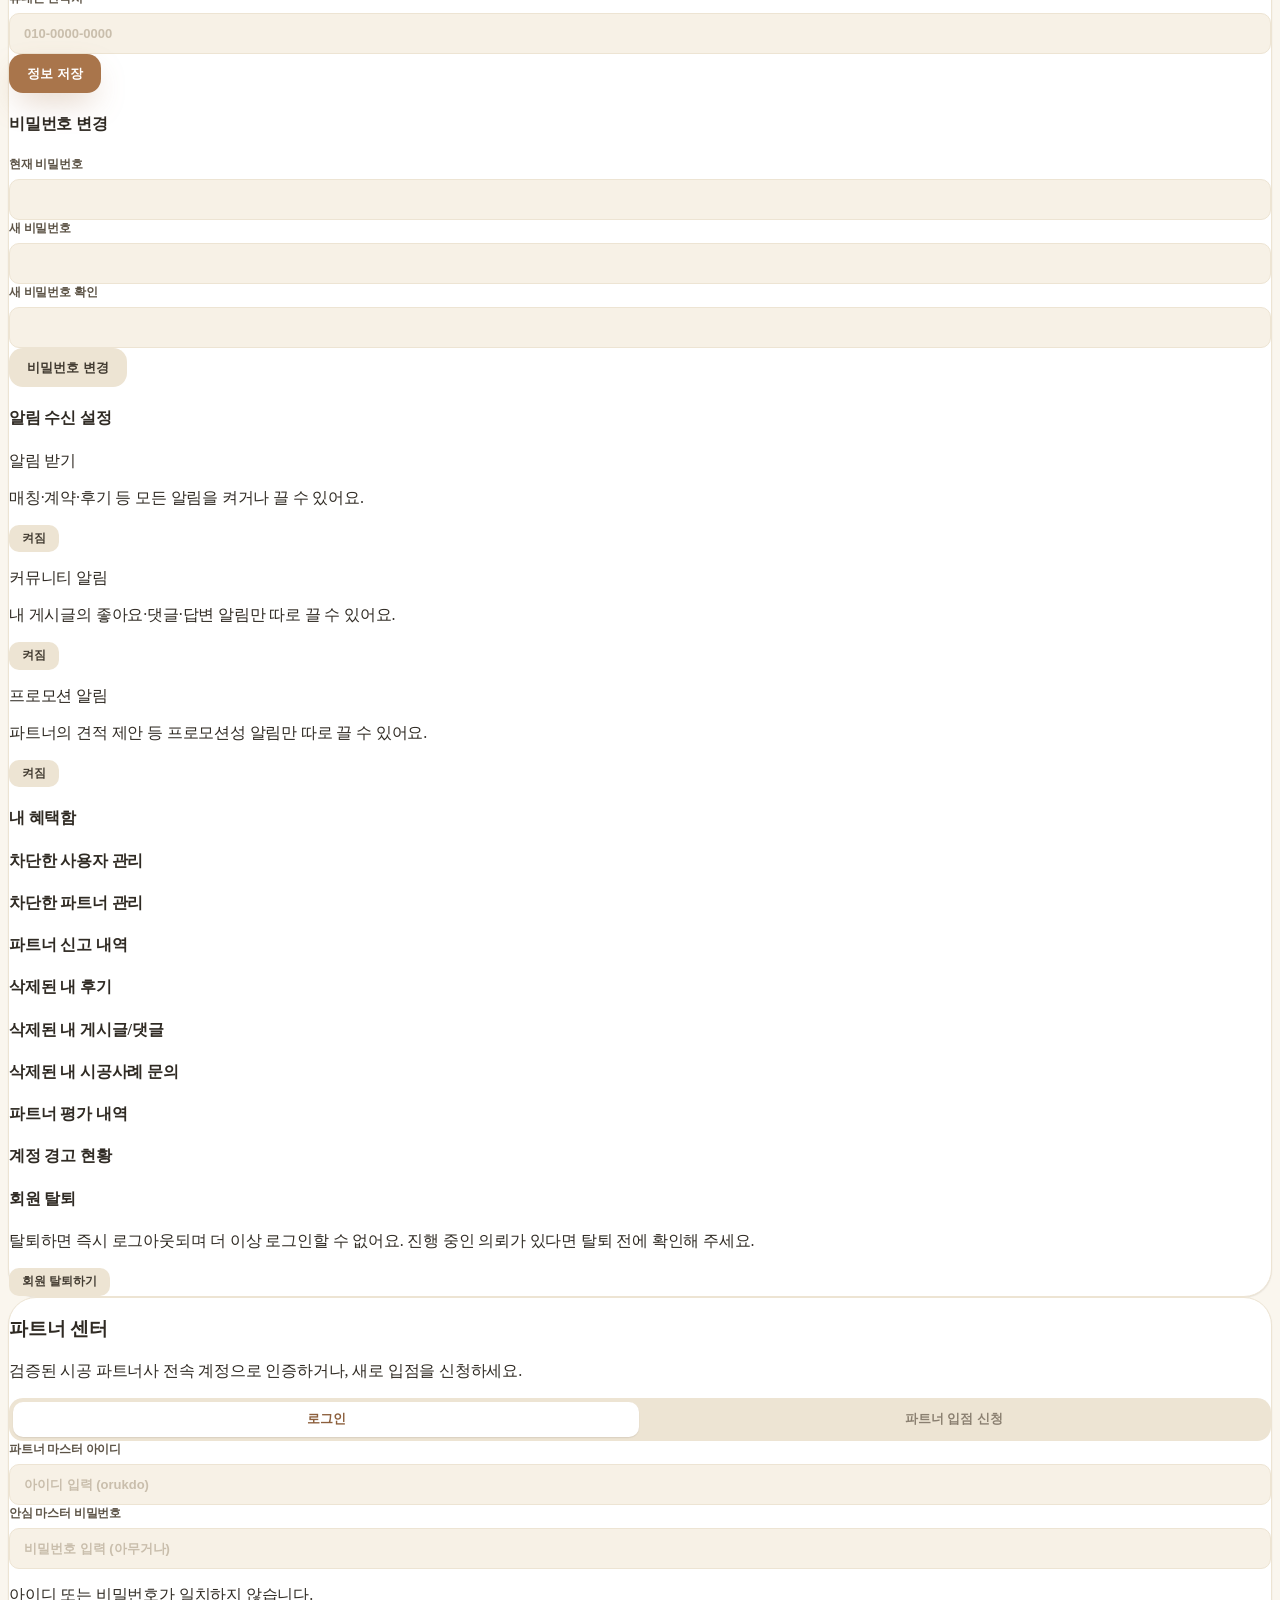
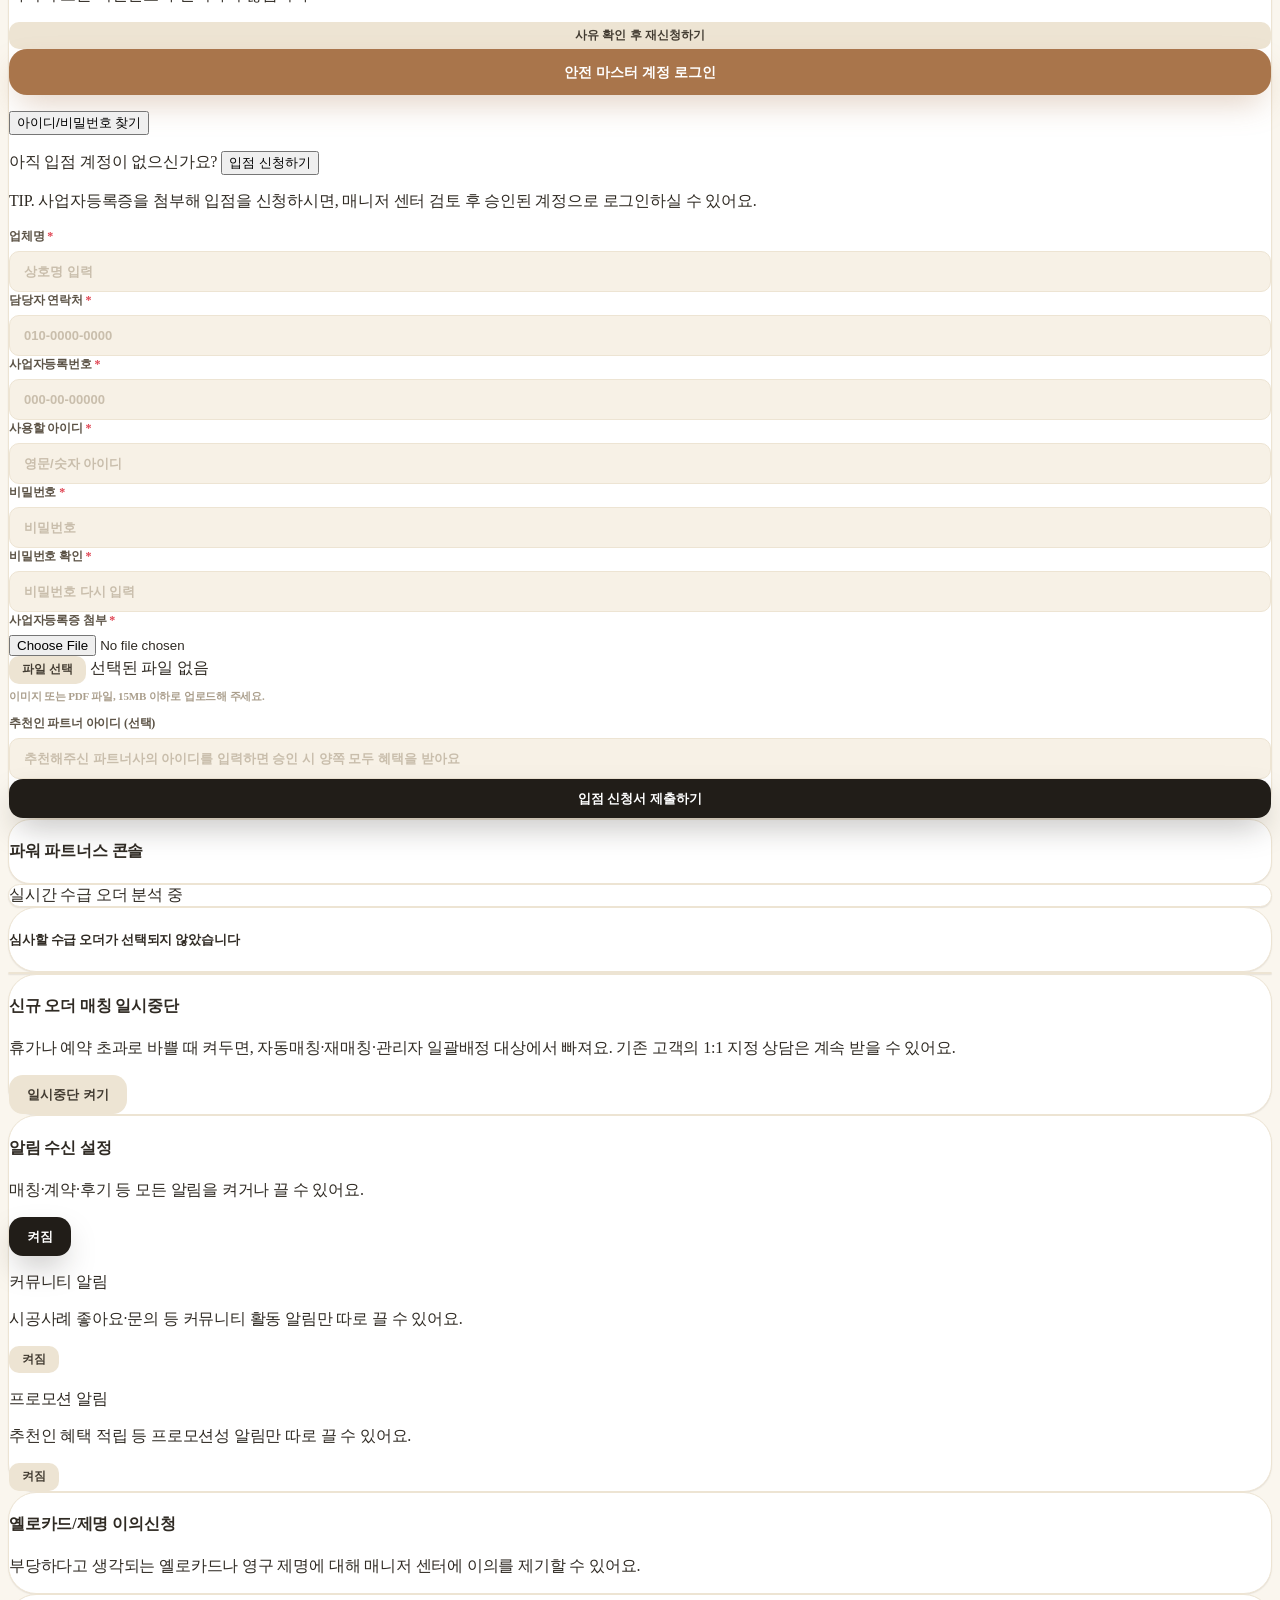
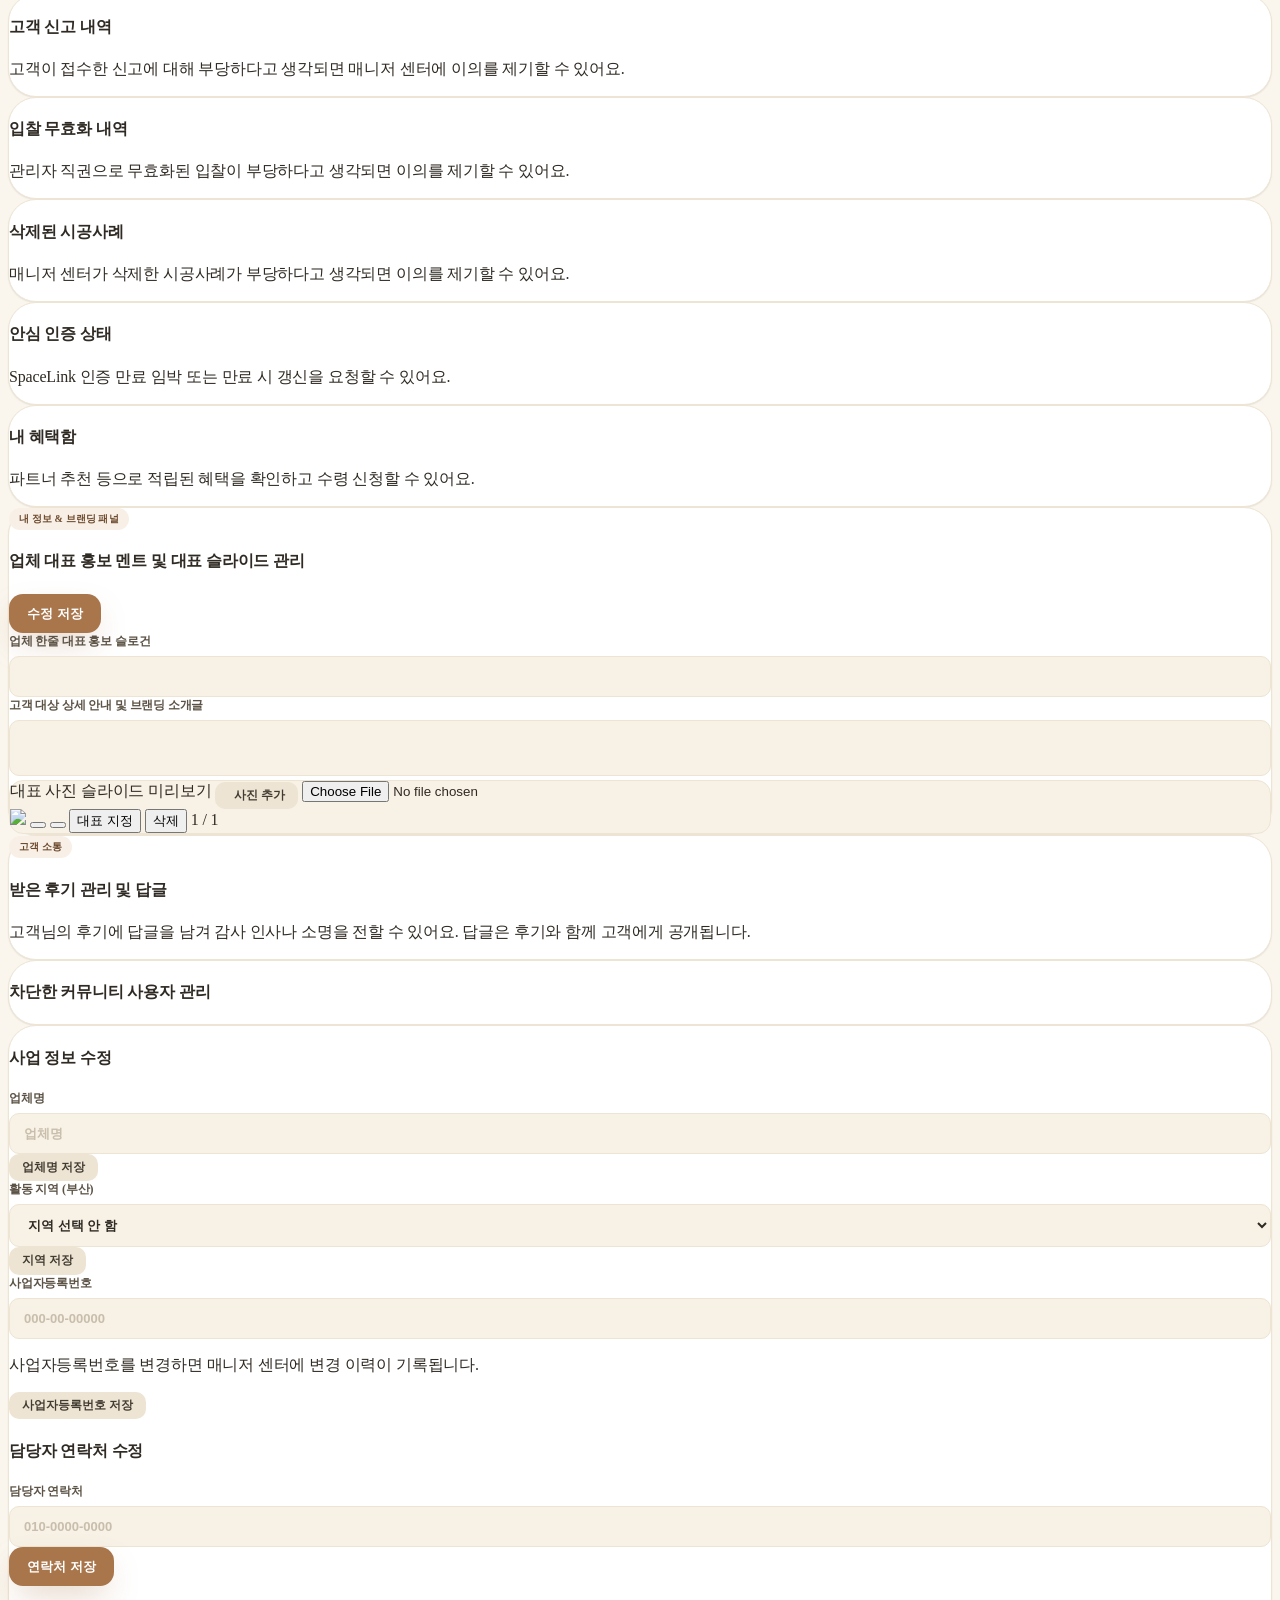
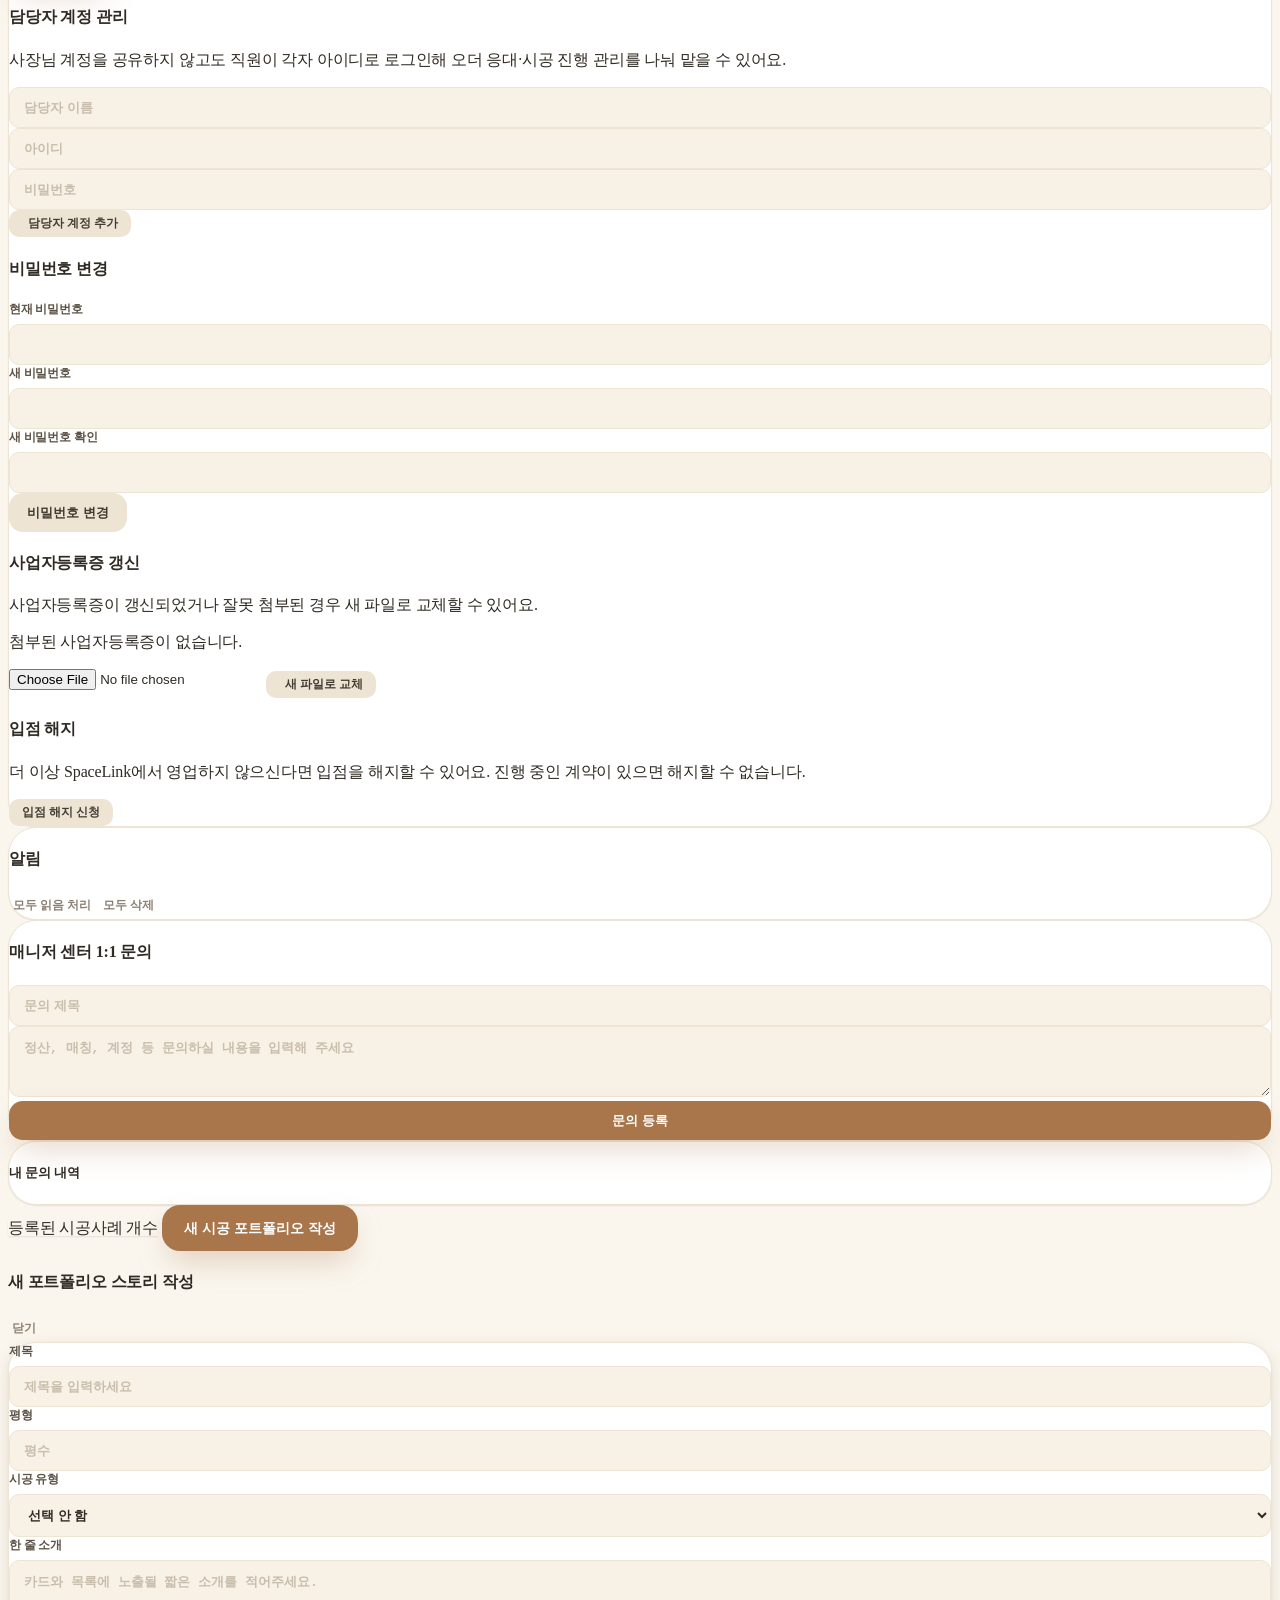
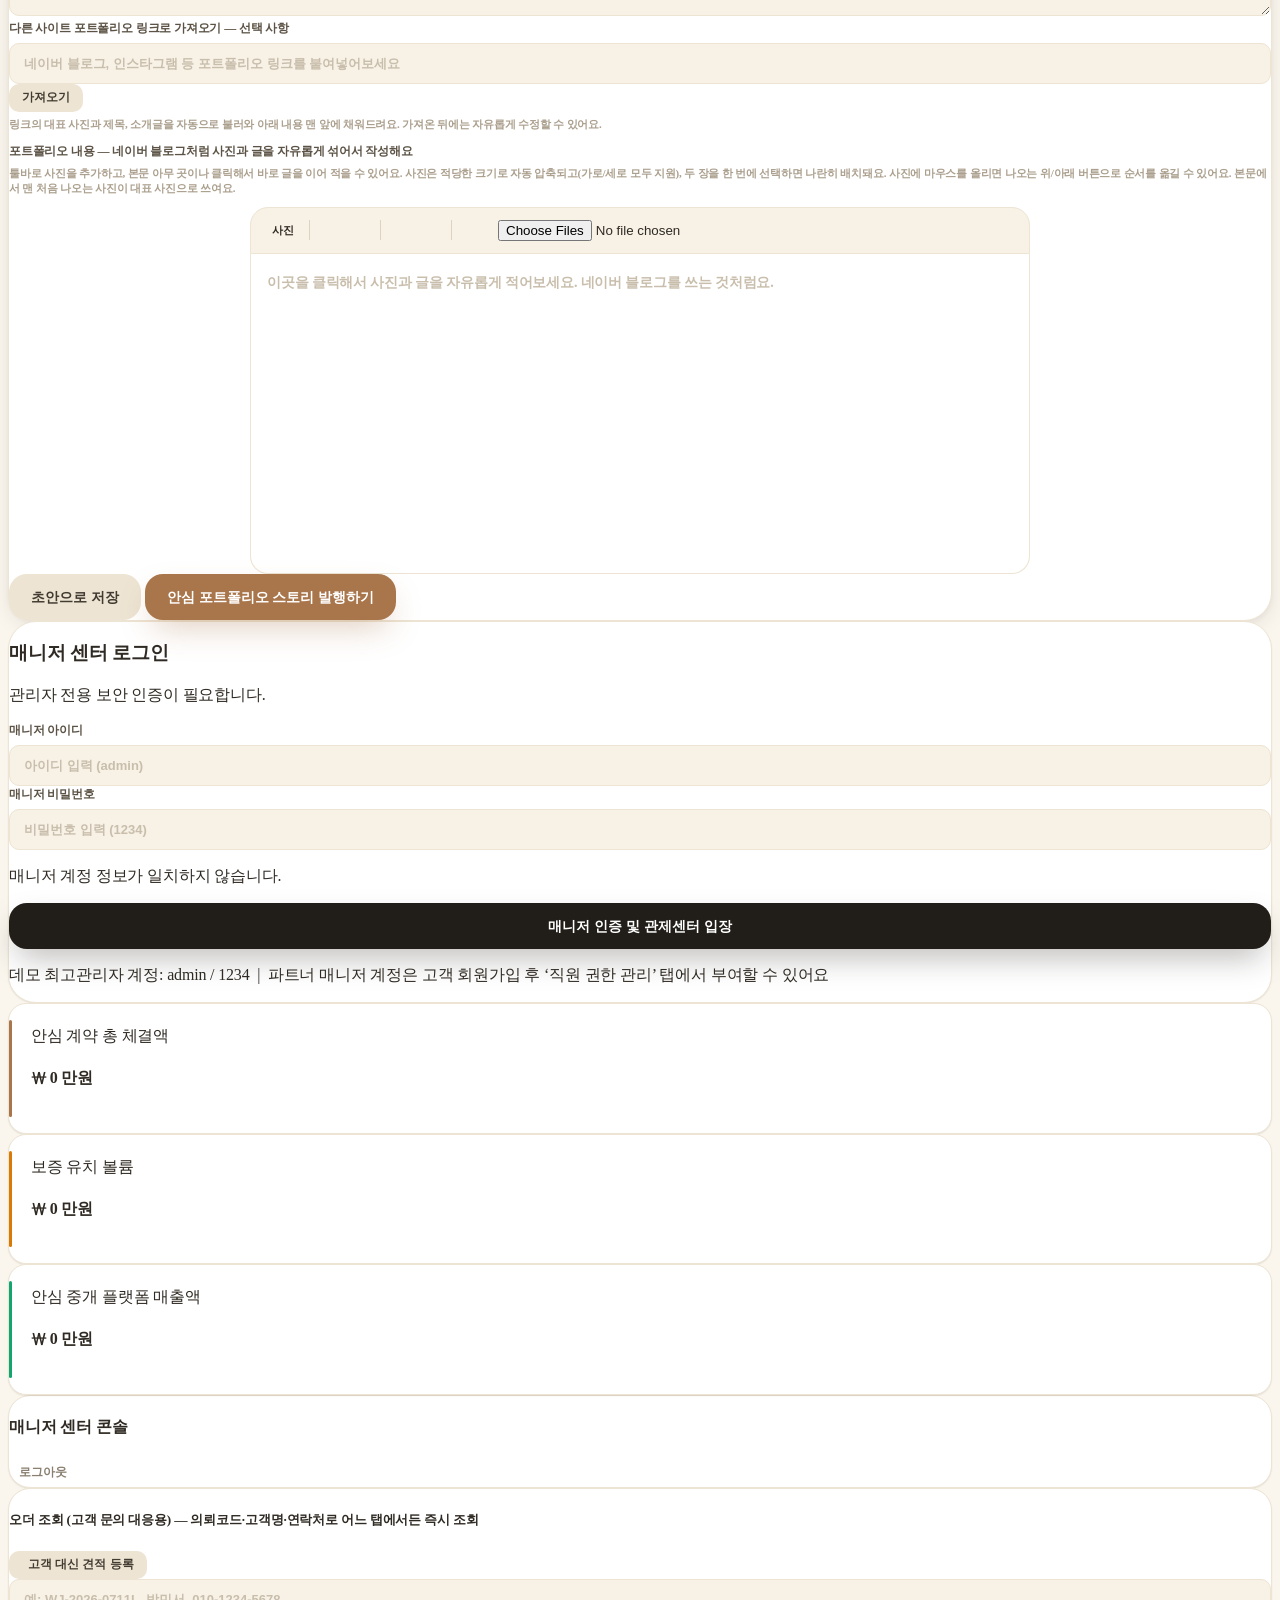
==== commit 5486cc23: "GPT 세션에서 이어간 홈 화면 리디자인 반영 + 사이트명을 SpaceLink로 통일 - 홈 화면을 히어로/인기 공간/전문가/이용 가이드/시작 전 준비사항/FAQ/하단 CTA로  " ====
--- a/index.html
+++ b/index.html
@@ -3,7 +3,7 @@
 <head>
     <meta charset="UTF-8">
     <meta name="viewport" content="width=device-width, initial-scale=1.0">
-    <title>우리집 안심중개 — 부산 인테리어 안심 매칭 플랫폼</title>
+    <title>SpaceLink — 부산 인테리어 안심 매칭 플랫폼</title>
     <link rel="icon" href="data:image/svg+xml,%3Csvg xmlns='http://www.w3.org/2000/svg' viewBox='0 0 24 24'%3E%3Cpath fill='%23a9754b' d='M12 1 3 5v6c0 5.55 3.84 10.74 9 12 5.16-1.26 9-6.45 9-12V5l-9-4Z'/%3E%3Cpath fill='%23fff' d='m10.6 14.8-2.4-2.4-1.4 1.4 3.8 3.8 7-7-1.4-1.4-5.6 5.6Z'/%3E%3C/svg%3E">
     <!-- Gowun Sans(구운 산스) 웹폰트: 따뜻하고 둥근 느낌의 인테리어 무드에 맞춰 Pretendard에서 교체.
          Google Fonts는 비차단(non-blocking)으로 로딩 → 요청이 느리거나 막혀도 즉시 대체 폰트로 표시됨 -->
@@ -35,6 +35,9 @@
     </script>
     <script src="https://unpkg.com/lucide@latest"></script>
     <link rel="stylesheet" href="premium_theme.css">
+    <link rel="stylesheet" href="https://fonts.googleapis.com/css2?family=Noto+Sans+KR:wght@400;500;700&family=Noto+Serif:wght@400&display=swap">
+    <link rel="stylesheet" href="spacelink-home.css">
+    <link rel="stylesheet" href="spacelink-interior.css">
 </head>
 <body class="h-full text-ink-900 flex flex-col font-sans antialiased">
 
@@ -43,13 +46,7 @@
         <div class="max-w-7xl mx-auto px-4 sm:px-6 lg:px-8">
             <div class="flex justify-between items-center h-16">
                 <div class="flex items-center gap-2.5 sm:gap-3 cursor-pointer wj-focusable" onclick="switchPanel('home-panel')" role="button" tabindex="0" aria-label="홈으로 이동">
-                    <span class="w-9 h-9 sm:w-10 sm:h-10 rounded-2xl bg-brand-500 text-white flex items-center justify-center shrink-0" style="box-shadow:var(--shadow-brand)">
-                        <i data-lucide="shield-check" class="w-5 h-5"></i>
-                    </span>
-                    <div class="leading-none">
-                        <span class="text-[15px] sm:text-lg font-black tracking-tight text-ink-950">우리집 <span class="text-brand-500">안심중개</span></span>
-                        <p class="hidden sm:block text-[9px] text-ink-400 font-extrabold uppercase tracking-widest mt-1">Busan Safety Matching Platform</p>
-                    </div>
+                    <div><span class="sl-interior-wordmark">SpaceLink</span><p class="sl-interior-brand-note">공간을 찾고, 전문가를 만나다</p></div>
                 </div>
 
                 <div class="hidden md:flex items-center bg-white p-1.5 rounded-2xl gap-0.5">
@@ -86,34 +83,24 @@
     <main class="flex-1 max-w-7xl w-full mx-auto p-4 sm:p-6 lg:p-8 space-y-6">
 
         <!-- ================================================================ 1. HOME PANEL ================================================================ -->
-        <section id="home-panel" class="space-y-6 transition-all duration-300">
-            <!-- 상단 히어로(전체 배경형, 풀블리드): SpaceLink 레퍼런스 사진을 그대로 배경으로 사용.
-                 이 자리에 있던 실제 시공사례 회전 슬라이더는 레퍼런스처럼 정적 사진 한 장으로
-                 바꾸면서 뺐다 — 다시 넣고 싶으면 renderHeroPortfolioSlider(partner_panel.js)를
-                 참고해 별도 섹션으로 되살릴 수 있다. -->
-            <div class="home-hero-b">
-                <div class="home-hero-nav" role="navigation" aria-label="주요 메뉴">
-                    <div class="home-hero-nav-top">
-                        <div class="home-hero-nav-logo wj-focusable" onclick="switchPanel('home-panel')" role="button" tabindex="0">우리집 <span>안심중개</span></div>
-                        <div class="home-hero-nav-actions">
-                            <button type="button" onclick="handleClientLoginNavClick()" class="home-hero-nav-login">고객 로그인</button>
-                            <button type="button" onclick="handleB2BNavClick()" class="home-hero-nav-cta" aria-haspopup="dialog">파트너·매니저</button>
-                        </div>
-                    </div>
-                    <div class="home-hero-nav-links">
-                        <button type="button" onclick="switchPanel('client-panel')">견적 신청</button>
-                        <button type="button" onclick="switchPanel('partner-search-panel')">파트너 탐색</button>
-                        <button type="button" onclick="switchPanel('community-panel')">커뮤니티</button>
-                        <button type="button" onclick="switchPanel('client-mypage-panel')">마이페이지</button>
-                    </div>
-                </div>
-                <div class="home-hero-b-bg" style="background-image:url('assets/images/home-hero-living-room.png')" aria-hidden="true"></div>
-                <div class="home-hero-b-scrim" aria-hidden="true"></div>
-                <div class="home-hero-b-content">
-                    <h1 class="home-hero-b-head">좋은 공간이<br>좋은 하루를 만듭니다.</h1>
-                    <p class="home-hero-b-sub">공간을 찾는 사람과, 공간을 만드는 전문가를 연결합니다.</p>
-                    <div class="home-hero-b-search">
-                        <select id="home-search-region" class="home-hero-b-select" aria-label="지역 선택">
+        <section id="home-panel" class="sl-home">
+  <div class="sl-hero sl-photo sl-photo--hero">
+    <nav class="sl-nav" aria-label="주요 메뉴">
+      <button class="sl-logo" onclick="switchPanel('home-panel')">SpaceLink</button>
+      <div class="sl-nav-links">
+        <button onclick="startHomeQuote()">견적 신청</button>
+        <button onclick="switchPanel('partner-search-panel')">전문가찾기</button>
+        <button onclick="openHomeCases()">시공사례</button>
+        <button onclick="openHomeCommunity('tip')">인테리어 팁</button>
+        <button onclick="openHomeCommunity('all')">커뮤니티</button>
+      </div>
+      <div class="sl-account"><button id="home-account-primary" onclick="handleClientLoginNavClick()">로그인</button><button id="home-account-secondary" class="sl-signup" onclick="switchPanel('client-login-panel');switchClientAuthTab('signup')">회원가입</button></div>
+    </nav>
+    <div class="sl-hero-content">
+      <h1>좋은 공간이<br>좋은 하루를 만듭니다.</h1>
+      <p>부산 인테리어 전문가를 비교하고, 내 공간에 맞는 견적을 받아보세요.</p>
+      <div class="sl-search" role="group" aria-label="맞춤 견적 조건">
+        <div class="sl-select-wrap"><select id="home-search-region" class="sl-select" aria-label="지역 선택">
                             <option value="">지역을 선택하세요</option>
                             <option>강서구</option><option>금정구</option><option>기장군</option>
                             <option>남구</option><option>동구</option><option>동래구</option>
@@ -121,154 +108,50 @@
                             <option>사하구</option><option>서구</option><option>수영구</option>
                             <option>연제구</option><option>영도구</option><option>중구</option>
                             <option>해운대구</option>
-                        </select>
-                        <select id="home-search-space" class="home-hero-b-select" aria-label="공간 유형 선택">
+                        </select><i data-lucide="chevron-down" aria-hidden="true"></i></div><div class="sl-select-wrap"><select id="home-search-space" class="sl-select" aria-label="공간 유형 선택">
                             <option value="">공간 유형</option>
                             <option>아파트</option><option>빌라/주택</option><option>오피스텔</option>
                             <option>상가/사무실</option><option>리모델링</option>
-                        </select>
-                        <select id="home-search-budget" class="home-hero-b-select" aria-label="예산 선택">
+                        </select><i data-lucide="chevron-down" aria-hidden="true"></i></div><div class="sl-select-wrap"><select id="home-search-budget" class="sl-select" aria-label="예산 선택">
                             <option value="">예산</option>
                             <option>1,000만원 이하</option><option>1,000~3,000만원</option>
                             <option>3,000~5,000만원</option><option>5,000만원 이상</option>
-                        </select>
-                        <button type="button" onclick="handleHomeHeroSearch()" class="home-hero-b-search-btn" aria-label="검색">
-                            <i data-lucide="search" class="w-4 h-4"></i> 검색
-                        </button>
-                    </div>
-                </div>
-            </div>
-
-            <!-- 이벤트 배너(센터 카드형): 히어로보다 시선 비중을 낮춰 가운데 좁은 카드로 노출 -->
-            <div class="event-banner-row">
-                <div id="home-event-slider-container" class="hero-ad-card event-card-d" onmouseenter="pauseHomeEventAutoplay()" onmouseleave="resumeHomeEventAutoplay()"></div>
-            </div>
-
-            <!-- 지금, 이런 공간이 인기예요 -->
-            <div class="space-y-4">
-                <div class="flex items-end justify-between">
-                    <h2 class="text-lg sm:text-xl font-black text-ink-950">지금, 이런 공간이 인기예요</h2>
-                    <button type="button" onclick="switchPanel('partner-search-panel')" class="text-xs font-bold text-ink-500 hover:text-brand-600 shrink-0">더보기 →</button>
-                </div>
-                <div class="home-category-grid">
-                    <div class="home-category-card wj-focusable" onclick="handleHomeCategoryClick('아파트')" role="button" tabindex="0">
-                        <img src="assets/images/home-category-apartment.png" alt="아파트">
-                        <span>아파트</span>
-                    </div>
-                    <div class="home-category-card wj-focusable" onclick="handleHomeCategoryClick('빌라/주택')" role="button" tabindex="0">
-                        <img src="assets/images/home-category-villa.png" alt="빌라/주택">
-                        <span>빌라/주택</span>
-                    </div>
-                    <div class="home-category-card wj-focusable" onclick="handleHomeCategoryClick('오피스텔')" role="button" tabindex="0">
-                        <img src="assets/images/home-category-officetel.png" alt="오피스텔">
-                        <span>오피스텔</span>
-                    </div>
-                    <div class="home-category-card wj-focusable" onclick="handleHomeCategoryClick('상가/사무실')" role="button" tabindex="0">
-                        <img src="assets/images/home-category-commercial.png" alt="상가/사무실">
-                        <span>상가/사무실</span>
-                    </div>
-                    <div class="home-category-card wj-focusable" onclick="handleHomeCategoryClick('리모델링')" role="button" tabindex="0">
-                        <img src="assets/images/home-category-remodel.png" alt="리모델링">
-                        <span>리모델링</span>
-                    </div>
-                </div>
-            </div>
-
-            <!-- 전문가와 함께, 당신의 공간을 새롭게 -->
-            <div class="space-y-4">
-                <div class="flex items-end justify-between">
-                    <h2 class="text-lg sm:text-xl font-black text-ink-950">전문가와 함께, 당신의 공간을 새롭게</h2>
-                    <button type="button" onclick="switchPanel('partner-search-panel')" class="text-xs font-bold text-ink-500 hover:text-brand-600 shrink-0">전문가 둘러보기 →</button>
-                </div>
-                <div class="home-expert-grid">
-                    <div class="home-expert-item wj-focusable" onclick="switchPanel('client-panel')" role="button" tabindex="0">
-                        <span class="home-expert-icon"><i data-lucide="palette" class="w-5 h-5"></i></span>
-                        <p>인테리어 디자이너</p>
-                    </div>
-                    <div class="home-expert-item wj-focusable" onclick="switchPanel('partner-search-panel')" role="button" tabindex="0">
-                        <span class="home-expert-icon"><i data-lucide="hammer" class="w-5 h-5"></i></span>
-                        <p>시공업체</p>
-                    </div>
-                    <div class="home-expert-item wj-focusable" onclick="switchPanel('client-panel')" role="button" tabindex="0">
-                        <span class="home-expert-icon"><i data-lucide="armchair" class="w-5 h-5"></i></span>
-                        <p>가구·소품 전문가</p>
-                    </div>
-                    <div class="home-expert-item wj-focusable" onclick="handleHome1on1Click()" role="button" tabindex="0">
-                        <span class="home-expert-icon"><i data-lucide="compass" class="w-5 h-5"></i></span>
-                        <p>공간 컨설턴트</p>
-                    </div>
-                </div>
-            </div>
-
-            <div class="space-y-5 text-left pt-1">
-                <div class="text-center max-w-xl mx-auto space-y-1.5">
-                    <span class="type-eyebrow text-brand-600">HOW IT WORKS</span>
-                    <h2 class="text-lg sm:text-xl font-black text-ink-950">어떻게 진행되나요?</h2>
-                    <p class="text-[13px] text-ink-500 font-medium leading-relaxed">견적 신청부터 계약까지, 딱 3단계면 끝나요.</p>
-                </div>
-                <div class="grid grid-cols-1 sm:grid-cols-[1fr_auto_1fr_auto_1fr] gap-3 sm:gap-4 items-stretch">
-                    <div class="surface surface-flush p-5 space-y-3 relative overflow-hidden">
-                        <h3 class="text-sm font-black text-ink-950">안심 견적 신청</h3>
-                        <p class="text-[13px] text-ink-500 font-medium leading-relaxed">로그인 후 공간 정보와 일정·예산만 입력하면 견적 신청이 완료돼요.</p>
-                    </div>
-                    <div class="flex items-center justify-center text-ink-300 font-black text-lg rotate-90 sm:rotate-0" aria-hidden="true">→</div>
-                    <div class="surface surface-flush p-5 space-y-3 relative overflow-hidden">
-                        <h3 class="text-sm font-black text-ink-950">자동 매칭</h3>
-                        <p class="text-[13px] text-ink-500 font-medium leading-relaxed">공간 정보와 일정·예산만 입력하면, 부산 1군 인증 파트너 3~5개사가 자동으로 입찰 비교돼요.</p>
-                    </div>
-                    <div class="flex items-center justify-center text-ink-300 font-black text-lg rotate-90 sm:rotate-0" aria-hidden="true">→</div>
-                    <div class="surface surface-flush p-5 space-y-3 relative overflow-hidden">
-                        <h3 class="text-sm font-black text-ink-950">안심 계약</h3>
-                        <p class="text-[13px] text-ink-500 font-medium leading-relaxed">비교 견적 중 마음에 드는 파트너와 계약하고, 3년 무상 하자보증까지 받아요.</p>
-                    </div>
-                </div>
-                <div class="grid grid-cols-1 sm:grid-cols-2 gap-3">
-                    <div onclick="switchPanel('client-panel')" class="surface surface-flush p-4 hover:bg-ink-50 transition-all cursor-pointer group flex items-center justify-between wj-focusable" role="button" tabindex="0">
-                        <div class="space-y-1 text-left">
-                            <span class="type-eyebrow text-brand-600">선착순 안심 매칭</span>
-                            <h3 class="text-sm font-black text-ink-950">간편 안심 견적 신청하기 →</h3>
-                            <p class="text-[12px] text-ink-500 font-medium">3~5개사 자동 입찰 비교 &amp; 3년 하자보증</p>
-                        </div>
-                        <div class="w-9 h-9 rounded-xl bg-brand-50 group-hover:bg-brand-500 text-brand-600 group-hover:text-white flex items-center justify-center transition-all shrink-0 ml-2">
-                            <i data-lucide="edit-3" class="w-4 h-4"></i>
-                        </div>
-                    </div>
-                    <div onclick="handleHome1on1Click()" class="surface surface-flush p-4 hover:bg-ink-50 transition-all cursor-pointer group flex items-center justify-between wj-focusable" role="button" tabindex="0">
-                        <div class="space-y-1 text-left">
-                            <span class="type-eyebrow text-ink-500">전속 1:1 지정 상담</span>
-                            <h3 class="text-sm font-black text-ink-950">우수 파트너 1:1 지정하기 →</h3>
-                            <p class="text-[12px] text-ink-500 font-medium">자동 매칭 완료 후 우수 시공사 단독 지정</p>
-                        </div>
-                        <div class="w-9 h-9 rounded-xl bg-ink-100 group-hover:bg-ink-950 text-ink-700 group-hover:text-white flex items-center justify-center transition-all shrink-0 ml-2">
-                            <i data-lucide="building" class="w-4 h-4"></i>
-                        </div>
-                    </div>
-                </div>
-                <div class="surface-flat surface-flush p-4 sm:p-5 flex flex-col sm:flex-row sm:items-center gap-3 sm:gap-4" style="background:var(--brand-50)">
-                    <p class="text-[13px] sm:text-sm font-bold text-ink-800 leading-relaxed flex-1">
-                        <span class="text-brand-700 font-black">TIP.</span> 2단계 자동 매칭이 끝난 뒤에도 끝이 아니에요 — 비교 견적 중 마음에 쏙 드는 파트너가 있다면 <span class="text-brand-700 font-black">1:1 지정 상담</span>을 추가로 신청해서 그 파트너와 전속으로 진행할 수 있어요.
-                    </p>
-                </div>
-            </div>
-
-            <!-- 하단 상담 신청 CTA: 풀블리드 식물 사진 + 좌하단 카피 / 우측 버튼 오버레이 -->
-            <div class="home-cta-banner">
-                <div class="home-cta-banner-img" role="img" aria-label="식물이 우거진 채광 좋은 공간 사진"></div>
-                <div class="home-cta-banner-scrim" aria-hidden="true"></div>
-                <div class="home-cta-banner-copy">
-                    <h2>공간이<br>사람을 바꿉니다.</h2>
-                    <p>지금, 당신의 공간을 시작해보세요.</p>
-                </div>
-                <button type="button" onclick="handleHome1on1Click()" class="home-cta-banner-btn">
-                    무료 상담 신청하기 <i data-lucide="arrow-right" class="w-4 h-4"></i>
-                </button>
-            </div>
-        </section>
+                        </select><i data-lucide="chevron-down" aria-hidden="true"></i></div>
+        <button onclick="startHomeQuote()" class="sl-search-button"><i data-lucide="search" aria-hidden="true"></i><span>맞춤 견적 받기</span></button>
+      </div>
+    </div>
+  </div>
+  <div id="home-cases" class="sl-popular sl-container" aria-labelledby="home-cases-title">
+    <div class="sl-section-heading"><h2 id="home-cases-title">지금, 이런 공간이 인기예요</h2><button onclick="switchPanel('partner-search-panel')">더보기 <i data-lucide="chevron-right" aria-hidden="true"></i></button></div>
+    <div class="sl-cards"><button class="sl-card" onclick="openHomeCasePreview('아파트')"><span class="sl-card-photo sl-photo sl-photo--apartment" role="img" aria-label="아파트 인테리어"></span><span>아파트</span></button><button class="sl-card" onclick="openHomeCasePreview('빌라/주택')"><span class="sl-card-photo sl-photo sl-photo--villa" role="img" aria-label="빌라/주택 인테리어"></span><span>빌라/주택</span></button><button class="sl-card" onclick="openHomeCasePreview('오피스텔')"><span class="sl-card-photo sl-photo sl-photo--officetel" role="img" aria-label="오피스텔 인테리어"></span><span>오피스텔</span></button><button class="sl-card" onclick="openHomeCasePreview('상가/사무실')"><span class="sl-card-photo sl-photo sl-photo--commercial" role="img" aria-label="상가/사무실 인테리어"></span><span>상가/사무실</span></button><button class="sl-card" onclick="openHomeCasePreview('리모델링')"><span class="sl-card-photo sl-photo sl-photo--remodel" role="img" aria-label="리모델링 인테리어"></span><span>리모델링</span></button></div>
+  </div>
+  <div class="sl-experts sl-container">
+    <div class="sl-section-heading"><h2>전문가와 함께,<br>당신의 공간을 새롭게</h2><button onclick="switchPanel('partner-search-panel')">전문가 둘러보기 <i data-lucide="chevron-right" aria-hidden="true"></i></button></div>
+    <div class="sl-services"><button class="sl-service" onclick="switchPanel('client-panel')"><span class="sl-service-icon"><i data-lucide="pencil-ruler" aria-hidden="true"></i></span><span>인테리어 디자이너</span></button><button class="sl-service" onclick="switchPanel('partner-search-panel')"><span class="sl-service-icon"><i data-lucide="drafting-compass" aria-hidden="true"></i></span><span>시공업체</span></button><button class="sl-service" onclick="switchPanel('client-panel')"><span class="sl-service-icon"><i data-lucide="armchair" aria-hidden="true"></i></span><span>가구·소품 전문가</span></button><button class="sl-service" onclick="handleHome1on1Click()"><span class="sl-service-icon"><i data-lucide="sprout" aria-hidden="true"></i></span><span>공간 컨설턴트</span></button></div>
+  </div>
+  <div class="sl-home-guide sl-container"><div><span>01</span><h3>공간과 예산 선택</h3><p>원하는 지역과 공간, 예산 범위를 알려주세요.</p></div><div><span>02</span><h3>상세 견적 신청</h3><p>로그인 후 주소와 공사 일정 등 상세 조건을 입력해요.</p></div><div><span>03</span><h3>전문가 비교·상담</h3><p>시공사례와 제안 내용을 비교해 상담을 이어가세요.</p></div></div>
+
+  <section class="sl-preparation sl-container" aria-labelledby="home-preparation-title">
+    <div class="sl-preparation-intro"><span class="sl-eyebrow">BEFORE YOU START</span><h2 id="home-preparation-title">좋은 견적은,<br>작은 준비에서 시작해요.</h2><p>세 가지만 미리 생각해 두면<br>원하는 공간을 더 구체적으로 이야기할 수 있어요.</p><button onclick="startHomeQuote()">내 공간 견적 시작하기 <span aria-hidden="true">→</span></button></div>
+    <ul class="sl-preparation-list"><li><span>01</span><div><h3>바꾸고 싶은 공간</h3><p>전체 공사인지, 주방·욕실 등 부분 공사인지 정리해 보세요.</p></div></li><li><span>02</span><div><h3>생각해 둔 예산과 일정</h3><p>예산 범위와 희망 시작일을 정하고, 조정 가능한 부분도 생각해 보세요.</p></div></li><li><span>03</span><div><h3>좋아하는 분위기의 사진</h3><p>마음에 드는 시공사례와 현재 공간 사진을 준비하면 상담에 도움이 돼요.</p></div></li></ul>
+  </section>
+  <section class="sl-faq sl-container" aria-labelledby="home-faq-title"><div class="sl-section-heading"><h2 id="home-faq-title">시작하기 전, 궁금한 점</h2><button onclick="openSupportInquiryModal()">직접 문의하기 <span aria-hidden="true">→</span></button></div>
+    <details><summary>어디서부터 시작하면 되나요?</summary><p>마음에 드는 시공사례를 살펴본 후 홈 상단에서 지역, 공간 유형, 예산 범위를 선택해 주세요. ‘맞춤 견적 받기’를 누르면 로그인 후 상세 조건을 입력할 수 있어요.</p></details>
+    <details><summary>예산이나 공사 범위를 아직 정하지 못했어요.</summary><p>먼저 전체 공사와 부분 공사 중 필요한 범위를 생각해 보세요. 희망하는 분위기와 꼭 바꾸고 싶은 부분을 정리하고, 전문가와 상담하면서 세부 범위를 조율할 수 있어요.</p></details>
+    <details><summary>전문가는 어떤 기준으로 비교하면 좋을까요?</summary><p>비슷한 공간의 시공사례, 공사 범위와 자재, 일정, 추가 비용 조건을 함께 확인해 보세요. 총금액뿐 아니라 견적에 포함된 항목을 같은 기준으로 비교하는 것이 좋아요.</p></details>
+    <details><summary>견적을 신청하려면 회원가입이 필요한가요?</summary><p>시공사례와 전문가 목록은 로그인 없이 살펴볼 수 있어요. 견적 신청과 마이페이지 이용에는 고객 로그인이 필요해요.</p></details>
+  </section>
+  <dialog id="home-case-preview" class="sl-case-preview" aria-labelledby="home-case-preview-title"><button class="sl-preview-close" type="button" onclick="document.getElementById('home-case-preview').close()" aria-label="사진 닫기">×</button><div id="home-case-preview-photo" class="sl-preview-photo sl-photo" role="img"></div><div class="sl-preview-content"><span class="sl-eyebrow">SPACE INSPIRATION</span><h2 id="home-case-preview-title"></h2><p>원하는 공간의 분위기를 살펴보세요. 이 사진은 디자인 참고 이미지이며 실제 업체의 시공 실적은 전문가 포트폴리오에서 확인할 수 있어요.</p><div class="sl-preview-actions"><button type="button" onclick="document.getElementById('home-case-preview').close();switchPanel('partner-search-panel')">전문가 포트폴리오 보기</button><button id="home-case-preview-quote" type="button">이 공간으로 견적 시작</button></div></div></dialog>
+  <div class="sl-cta sl-photo sl-photo--garden"><div class="sl-container sl-cta-inner"><div><h2>공간이<br>사람을 바꿉니다.</h2><p>지금, 당신의 공간을 시작해보세요.</p></div><button onclick="startHomeQuote()">무료 상담 신청하기 <i data-lucide="arrow-right" aria-hidden="true"></i></button></div></div>
+  <footer class="sl-footer"><div class="sl-footer-brand"><span class="sl-logo">SpaceLink</span><span>좋은 공간이 더 좋은 일상을 만듭니다.</span></div><div class="sl-footer-links"><button onclick="openFooterInfoModal('terms')">이용약관</button><button onclick="openFooterInfoModal('privacy')">개인정보처리방침</button><button onclick="openSupportInquiryModal()">고객센터</button><button onclick="handleB2BNavClick()">파트너·매니저</button></div><small>© 2026 SpaceLink. All rights reserved.</small></footer>
+  <div hidden aria-hidden="true"><div id="home-event-slider-container"></div></div>
+</section>
 
         <!-- ================================================================ 2. CLIENT PANEL ================================================================ -->
         <!-- ================================================================ 2. CLIENT LOGIN PANEL (견적 신청/마이페이지 등 로그인 필요 시 공통 진입점) ================================================================ -->
         <section id="client-login-panel" class="hidden transition-all duration-300">
             <div class="max-w-md mx-auto my-12 text-left">
+                <p id="home-login-intent" class="sl-intent" hidden></p>
                 <div id="form-auth-card" class="surface surface-lg p-6 sm:p-8 space-y-6 text-left">
                     <div class="space-y-2 text-center">
                         <span class="w-12 h-12 rounded-2xl bg-brand-500 text-white flex items-center justify-center mx-auto" style="box-shadow:var(--shadow-brand)"><i data-lucide="user" class="w-6 h-6"></i></span>
@@ -361,6 +244,7 @@
                     </div>
                 </div>
 
+                <p id="home-quote-intent" class="sl-intent" hidden></p>
                 <form id="matching-form" class="space-y-6 text-left" onsubmit="event.preventDefault();">
                 <div id="form-details-section" class="space-y-6">
                     <div id="qstep-1" class="qstep space-y-6">
@@ -565,15 +449,15 @@
         <!-- ================================================================ 3. PARTNER SEARCH PANEL ================================================================ -->
         <section id="partner-search-panel" class="hidden space-y-6 transition-all duration-300">
             <div class="surface surface-lg p-6 sm:p-8 space-y-6 text-left">
-                <div class="flex flex-col sm:flex-row justify-between items-start sm:items-center gap-3 border-b border-ink-100 pb-5">
+                <div class="sl-interior-heading flex flex-col sm:flex-row justify-between items-start sm:items-center gap-3 border-b border-ink-100 pb-5">
                     <div class="space-y-1">
-                        <span class="badge badge-brand">우리집 안심 중개 우수 파트너스</span>
+                        <span class="badge badge-brand">공간을 함께 완성할 전문가</span>
                         <h3 class="text-base sm:text-lg font-black text-ink-950 flex items-center gap-2 mt-1">
                             <i data-lucide="building" class="w-5 h-5 text-brand-500"></i>
-                            <span>부산 우수 안심 파트너사 포트폴리오 및 1:1 상담</span>
-                        </h3>
-                    </div>
-                    <div class="relative w-full sm:w-64">
+                            <span>당신의 공간에 맞는 전문가</span>
+                        </h3><p class="sl-interior-description">시공 사진과 후기를 살펴보고, 나에게 맞는 전문가와 상담해 보세요.</p>
+                    </div>
+                    <div class="sl-partner-searchbox relative w-full sm:w-64">
                         <i data-lucide="search" class="w-3.5 h-3.5 text-ink-400 absolute left-3 top-1/2 -translate-y-1/2"></i>
                         <input type="text" id="partner-search-input" oninput="renderPartnerSearchGrid(); toggleSearchClearBtn('partner-search-input','partner-search-input-clear')" placeholder="시공사 이름 또는 지역 검색..." class="input pl-8 pr-8">
                         <button type="button" id="partner-search-input-clear" onclick="clearSearchInput('partner-search-input','partner-search-input-clear','renderPartnerSearchGrid')" class="hidden absolute right-2 top-1/2 -translate-y-1/2 text-ink-300 hover:text-ink-600 bg-transparent border-0 cursor-pointer p-0.5" aria-label="검색어 지우기"><i data-lucide="x" class="w-3.5 h-3.5"></i></button>
@@ -587,6 +471,7 @@
                     </select>
                 </div>
                 <div id="partner-search-category-chips" class="flex items-center flex-wrap gap-1.5"></div>
+                <p id="partner-search-count" class="sl-results-count" role="status" aria-live="polite"></p>
                 <div id="partner-search-grid" class="grid grid-cols-1 sm:grid-cols-2 lg:grid-cols-3 gap-6 pt-2"></div>
             </div>
         </section>
@@ -595,13 +480,13 @@
         <section id="community-panel" class="hidden space-y-6 transition-all duration-300">
             <div id="community-list-subview" class="space-y-6">
                 <div class="surface surface-lg p-6 sm:p-8 space-y-6 text-left">
-                    <div class="flex flex-col sm:flex-row justify-between items-start sm:items-center gap-3 border-b border-ink-100 pb-5">
+                    <div class="sl-interior-heading flex flex-col sm:flex-row justify-between items-start sm:items-center gap-3 border-b border-ink-100 pb-5">
                         <div class="space-y-1">
                             <span class="badge badge-brand">이웃과 나누는 이야기</span>
                             <h3 class="text-base sm:text-lg font-black text-ink-950 flex items-center gap-2 mt-1">
                                 <i data-lucide="message-circle" class="w-5 h-5 text-brand-500"></i>
-                                <span>인테리어 커뮤니티 · 팁 공유</span>
-                            </h3>
+                                <span>더 좋은 공간을 위한 이야기</span>
+                            </h3><p class="sl-interior-description">집들이부터 인테리어 팁까지, 공간에 대한 경험을 함께 나눠요.</p>
                         </div>
                         <button type="button" onclick="openCommunityWrite()" class="btn btn-primary"><i data-lucide="pencil" class="w-3.5 h-3.5"></i> 글쓰기</button>
                     </div>
@@ -981,7 +866,7 @@
                     <div class="surface surface-lg p-6 sm:p-8 space-y-3 text-left">
                         <div>
                             <h4 class="text-sm font-black text-ink-950 tracking-tight flex items-center gap-1.5"><i data-lucide="verified" class="w-4 h-4 text-brand-500"></i> 안심 인증 상태</h4>
-                            <p class="text-[11px] text-ink-500 font-medium">우리집 안심 인증 만료 임박 또는 만료 시 갱신을 요청할 수 있어요.</p>
+                            <p class="text-[11px] text-ink-500 font-medium">SpaceLink 인증 만료 임박 또는 만료 시 갱신을 요청할 수 있어요.</p>
                         </div>
                         <div id="partner-cert-status"></div>
                     </div>
@@ -1094,7 +979,7 @@
                         </div>
                         <div class="space-y-3 pt-2">
                             <h4 class="text-xs font-black text-roseCustom uppercase tracking-widest flex items-center gap-1.5 border-b border-ink-100 pb-3.5"><i data-lucide="store" class="w-4 h-4 text-roseCustom"></i> 입점 해지</h4>
-                            <p class="text-[11px] text-ink-500 font-medium">더 이상 우리집 안심중개에서 영업하지 않으신다면 입점을 해지할 수 있어요. 진행 중인 계약이 있으면 해지할 수 없습니다.</p>
+                            <p class="text-[11px] text-ink-500 font-medium">더 이상 SpaceLink에서 영업하지 않으신다면 입점을 해지할 수 있어요. 진행 중인 계약이 있으면 해지할 수 없습니다.</p>
                             <button type="button" onclick="openPartnerAccountCloseModal()" class="btn btn-secondary btn-sm text-roseCustom">입점 해지 신청</button>
                         </div>
                     </div>
@@ -1570,7 +1455,7 @@
             <div class="flex-1 overflow-y-auto p-6 md:p-8 space-y-6 bg-ink-50 custom-scroll">
                 <div class="surface p-6 flex flex-col md:flex-row justify-between items-start md:items-center gap-6 relative overflow-hidden">
                     <div class="space-y-2 max-w-2xl">
-                        <span class="badge badge-brand">우리집 안심 추천 우수사</span>
+                        <span class="badge badge-brand">SpaceLink 추천 우수사</span>
                         <h2 id="profile-partner-name-hero" class="text-2xl font-black text-ink-950 tracking-tight">파트너 상호명</h2>
                         <p id="profile-partner-slogan-hero" class="text-xs font-extrabold text-brand-600">부산 최고의 하이엔드 전문 시공 브랜드</p>
                         <p id="profile-partner-promo-hero" class="text-xs text-ink-500 font-semibold leading-relaxed">검증된 종합건설 실내건축 종합면허사로, 3억 원 규모 하자이행보증 무상 가동 혜택 적용 대상지입니다.</p>
@@ -2471,8 +2356,8 @@
         <div class="max-w-7xl mx-auto px-4 space-y-5 text-left">
             <div class="flex flex-col sm:flex-row sm:items-start sm:justify-between gap-4">
                 <div class="space-y-1.5">
-                    <p class="font-bold text-ink-600">우리집 안심 중개 — 부산 지역 하이엔드 실내건축 가이드</p>
-                    <p class="text-[11px] leading-relaxed">상호 (주)우리집안심중개 · 대표 박서준 · 사업자등록번호 000-00-00000<br>부산광역시 해운대구 센텀중앙로 90, 8층 · 고객센터 1588-0000 (평일 09:00~18:00)</p>
+                    <p class="font-bold text-ink-600">SpaceLink — 부산 지역 하이엔드 실내건축 가이드</p>
+                    <p class="text-[11px] leading-relaxed">상호 (주)SpaceLink · 대표 박서준 · 사업자등록번호 000-00-00000<br>부산광역시 해운대구 센텀중앙로 90, 8층 · 고객센터 1588-0000 (평일 09:00~18:00)</p>
                 </div>
                 <div class="flex items-center flex-wrap gap-x-4 gap-y-1.5 text-[11px] font-bold shrink-0">
                     <button type="button" onclick="openFooterInfoModal('terms')" class="bg-transparent border-0 p-0 cursor-pointer text-ink-500 hover:text-ink-900">이용약관</button>
@@ -2490,5 +2375,6 @@
     <script src="cms.js"></script>
     <script src="partner_panel.js"></script>
     <script src="client_panel.js"></script>
+    <script src="home-flow.js"></script>
 </body>
 </html>
--- a/spacelink-home.css
+++ b/spacelink-home.css
@@ -0,0 +1,154 @@
+/* Place photo-sheet.png beside this CSS or update the URL to /assets/photo-sheet.png. */
+:root {
+  --sl-ink: #292824;
+  --sl-muted: #66625e;
+  --sl-surface: #ffffff;
+  --sl-warm: #f3efe9;
+  --sl-icon: #6b5038;
+  --sl-content-width: 1236px;
+  --sl-hero-content-width: 1104px;
+  --sl-card-gap: 20px;
+}
+.sl-photo {
+  background-image: url('assets/images/spacelink-photo-sheet.png');
+  background-repeat: no-repeat;
+}
+/* Sprite crops from the 1182 × 1330 photo sheet.
+   background-size = full image / crop size × 100%.
+   background-position = crop origin / (full image - crop size) × 100%.
+   Keep the crop aspect ratio to avoid distortion. */
+.sl-photo--hero {
+  aspect-ratio: 1182 / 504;
+  background-size: 100% 263.888889%;
+  background-position: 0 0;
+}
+.sl-photo--apartment {
+  aspect-ratio: 188 / 164;
+  background-size: 628.723404% 810.975610%;
+  background-position: 8.450704% 50.428816%;
+}
+.sl-photo--villa {
+  aspect-ratio: 187 / 164;
+  background-size: 632.085561% 810.975610%;
+  background-position: 29.145729% 50.428816%;
+}
+.sl-photo--officetel {
+  aspect-ratio: 190 / 164;
+  background-size: 622.105263% 810.975610%;
+  background-position: 49.899194% 50.428816%;
+}
+.sl-photo--commercial {
+  aspect-ratio: 195 / 164;
+  background-size: 606.153846% 810.975610%;
+  background-position: 71.225937% 50.428816%;
+}
+.sl-photo--remodel {
+  aspect-ratio: 183 / 164;
+  background-size: 645.901639% 810.975610%;
+  background-position: 91.591592% 50.428816%;
+}
+.sl-photo--garden {
+  aspect-ratio: 1182 / 186;
+  background-size: 100% 715.053763%;
+  background-position: 0 94.580420%;
+}
+.sl-container { width: min(var(--sl-content-width), calc(100% - 48px)); margin-inline: auto; }
+.sl-cards { display: grid; grid-template-columns: repeat(5, minmax(0, 1fr)); gap: var(--sl-card-gap); }
+.sl-services { display: grid; grid-template-columns: repeat(4, minmax(0, 1fr)); gap: 32px; }
+.sl-card-photo { border-radius: 10px; }
+@media (max-width: 767px) {
+  .sl-container { width: calc(100% - 32px); }
+  .sl-cards, .sl-services { grid-template-columns: repeat(2, minmax(0, 1fr)); gap: 16px; }
+}
+
+/* Homepage only: other application panels keep their existing theme. */
+body:has(#home-panel:not(.hidden)){background:#fff}
+body:has(#home-panel:not(.hidden)) main{max-width:none;padding:0!important;margin:0;flex:0 0 auto}
+body:has(#home-panel:not(.hidden))>footer{display:none}
+.sl-home{font-family:'Noto Sans KR',sans-serif;color:#292824;background:#fff;line-height:1.45;letter-spacing:-.035em}
+.sl-home button,.sl-home select{font:inherit;letter-spacing:inherit}
+.sl-home button{cursor:pointer;border:0}
+.sl-home button:focus-visible,.sl-home select:focus-visible{outline:2px solid #a9754b;outline-offset:5px}
+.sl-home h1,.sl-home h2,.sl-home p{margin:0}
+.sl-home svg{width:18px;height:18px;stroke-width:1.6;flex-shrink:0}
+.sl-container{width:85.8%;max-width:1236px;margin-inline:auto}
+.sl-hero{position:relative;width:100%;height:auto;aspect-ratio:1182/504;color:#fff}
+.sl-nav{position:relative;width:76.8%;max-width:1106px;margin:auto;height:clamp(58px,4.9vw,71px);display:flex;align-items:center;justify-content:space-between;gap:24px;letter-spacing:0}
+.sl-logo{font-family:'Noto Serif',Georgia,serif!important;font-size:clamp(23px,2.05vw,30px);font-weight:400;background:transparent;white-space:nowrap;letter-spacing:-.04em}
+.sl-nav-links{display:flex;gap:clamp(20px,3vw,43px);align-items:center;margin-inline:auto}
+.sl-nav button{background:transparent;color:inherit;white-space:nowrap}
+.sl-nav-links button,.sl-account{font-size:clamp(12px,1.02vw,15px);font-weight:400}
+.sl-account{display:flex;align-items:center;gap:28px}
+.sl-account .sl-signup{background:#332a20;padding:8px 18px;border-radius:24px}
+.sl-hero-content{position:absolute;top:25.4%;left:11.6%;width:76.8%;max-width:1106px}
+.sl-hero h1{font-size:clamp(38px,4.06vw,58.5px);line-height:1.18;font-weight:400;letter-spacing:-.025em}
+.sl-hero-content>p{font-size:clamp(16px,1.85vw,26.5px);margin-top:20px;font-weight:400;letter-spacing:-.055em}
+.sl-search{display:flex;align-items:center;width:100%;height:clamp(56px,4.75vw,68px);margin-top:28px;background:#fff;border-radius:40px;padding:6px;color:#3d3d3d;box-shadow:0 4px 16px #00000008}
+.sl-select-wrap{position:relative;flex:1;min-width:0;height:60%;border-right:1px solid #ddd;display:flex;align-items:center}
+.sl-select-wrap svg{position:absolute;right:26px;width:14px;height:14px;pointer-events:none}
+.sl-select{appearance:none;border:0;background:transparent;width:100%;height:100%;padding:0 48px 0 27px;font-size:clamp(13px,1.2vw,17px)!important;outline-offset:0!important;color:#4a4a4a}
+.sl-search-button{display:flex;align-items:center;justify-content:center;gap:14px;background:#292824;color:#fff;border-radius:32px;height:100%;width:16.5%;margin-left:8px;font-size:clamp(14px,1.2vw,17px)!important}
+.sl-search-button svg{width:21px;height:21px}
+.sl-popular{padding-top:30px}
+.sl-section-heading{display:flex;justify-content:space-between;align-items:flex-start;margin-bottom:14px}
+.sl-section-heading h2{font-size:clamp(26px,2.42vw,35px);line-height:1.4;font-weight:700;letter-spacing:-.065em}
+.sl-section-heading>button{display:flex;align-items:center;gap:8px;font-size:clamp(12px,1.1vw,16px);background:transparent;color:#555;padding-top:12px;white-space:nowrap}
+.sl-cards{gap:1.5%;grid-template-columns:repeat(5,minmax(0,1fr))}
+.sl-card{display:flex;flex-direction:column;text-align:left;gap:7px;background:transparent;min-width:0;font-size:clamp(16px,1.42vw,20px)!important;font-weight:500}
+.sl-card-photo{display:block;width:100%;aspect-ratio:1.15!important;border-radius:9px;transition:filter .2s}
+.sl-card:hover .sl-card-photo{filter:brightness(.94)}
+.sl-experts{padding-top:44px;padding-bottom:30px}
+.sl-experts .sl-section-heading{margin-bottom:10px}
+.sl-services{gap:0}
+.sl-service{display:flex;flex-direction:column;align-items:center;gap:8px;background:transparent;font-size:clamp(16px,1.42vw,20px)!important;font-weight:500}
+.sl-service-icon{display:flex;align-items:center;justify-content:center;width:clamp(108px,9.15vw,132px);height:clamp(108px,9.15vw,132px);border-radius:50%;background:#f3efe9;color:#6b5038}
+.sl-service-icon svg{width:46px;height:46px;stroke-width:1.3}
+.sl-cta{aspect-ratio:1182/186;width:100%;color:white;position:relative}
+.sl-cta-inner{height:100%;display:flex;align-items:center;justify-content:space-between}
+.sl-cta h2{font-size:clamp(28px,2.7vw,39px);font-weight:700;line-height:1.3;letter-spacing:-.06em}
+.sl-cta p{font-size:clamp(17px,1.7vw,24px);margin-top:8px;letter-spacing:-.04em}
+.sl-cta button{display:flex;align-items:center;justify-content:center;gap:16px;background:#fff;color:#534a42;border-radius:12px;width:21.2%;height:48px;font-size:clamp(14px,1.25vw,18px);font-weight:400}
+.sl-footer{display:flex;align-items:center;gap:18px;padding:20px 5.5%;min-height:62px;letter-spacing:0;color:#888;font-size:9px;background:#fff}
+.sl-footer-brand{display:flex;align-items:center;gap:24px;margin-right:auto}
+.sl-footer .sl-logo{font-size:16px;color:#333;padding-right:24px;border-right:1px solid #ddd}
+.sl-footer-links{display:flex;gap:12px}.sl-footer button{background:transparent}.sl-footer small{font-size:9px;white-space:nowrap}
+@media(min-width:1441px){.sl-hero-content{left:50%;transform:translateX(-50%)}.sl-hero{max-height:720px}.sl-cta{max-height:280px}}
+@media(max-width:1000px){.sl-nav{width:90%;gap:16px}.sl-nav-links{gap:18px}.sl-account{gap:14px}.sl-hero-content{left:7.1%;width:85.8%}.sl-hero-content>p{margin-top:12px}.sl-search{margin-top:20px}.sl-footer{flex-wrap:wrap}.sl-footer-brand{width:100%}}
+@media(max-width:767px){.sl-hero{aspect-ratio:auto;height:570px;background-size:auto 1504px;background-position:50% 0}.sl-nav{height:auto;padding-top:16px;flex-wrap:wrap;gap:16px}.sl-logo{font-size:24px}.sl-account{margin-left:auto;order:1}.sl-nav-links{order:2;width:100%;justify-content:space-between;gap:10px;margin:0}.sl-nav>.sl-logo{order:0}.sl-nav-links button{font-size:12px}.sl-hero-content{top:150px;left:7.1%;width:85.8%}.sl-hero h1{font-size:36px}.sl-hero-content>p{font-size:15px;max-width:310px;line-height:1.7}.sl-search{height:auto;flex-wrap:wrap;border-radius:18px;padding:8px;gap:8px}.sl-select-wrap{flex:1 1 40%;height:44px;border:0;background:#f7f6f3;border-radius:10px}.sl-select-wrap:nth-child(3){flex-basis:60%}.sl-select{padding-left:12px;padding-right:28px}.sl-select-wrap svg{right:10px}.sl-search-button{height:44px;flex:1;margin:0;border-radius:10px}.sl-container{width:86%}.sl-popular{padding-top:28px}.sl-section-heading h2{font-size:23px}.sl-section-heading>button{font-size:11px;gap:2px;padding-top:8px}.sl-cards{grid-template-columns:repeat(2,minmax(0,1fr));gap:18px 12px}.sl-card{font-size:15px!important}.sl-experts{padding-top:36px}.sl-services{grid-template-columns:repeat(2,minmax(0,1fr));gap:24px 8px}.sl-service{font-size:14px!important}.sl-service-icon{width:94px;height:94px}.sl-service-icon svg{width:38px;height:38px}.sl-cta{aspect-ratio:auto;height:280px;background-size:auto 2002px;background-position:50% 94.58042%}.sl-cta-inner{align-items:flex-start;justify-content:center;flex-direction:column;gap:20px}.sl-cta h2{font-size:28px}.sl-cta p{font-size:15px}.sl-cta button{width:190px;height:44px;font-size:14px}.sl-footer{padding:22px 7%;gap:16px}.sl-footer-brand{gap:12px}.sl-footer .sl-logo{padding-right:12px}.sl-footer-links{flex-wrap:wrap}}
+
+/* Homepage completion: intent and supporting content. */
+.sl-search-button{width:20%;font-size:clamp(12px,1.1vw,16px)!important;white-space:nowrap;gap:8px}
+.sl-hero-content>p{font-size:clamp(15px,1.65vw,24px)}
+.sl-home-cases{padding-block:32px 40px;scroll-margin-top:24px}
+.sl-cases-note{font-size:13px;color:#716b63;margin-bottom:20px!important}
+.sl-case-grid{display:grid;grid-template-columns:repeat(3,minmax(0,1fr));gap:24px}
+.sl-case-card{background:transparent;display:flex;flex-direction:column;gap:9px;text-align:left;min-width:0}
+.sl-case-card img{width:100%;aspect-ratio:4/3;object-fit:cover;border-radius:12px}
+.sl-case-card strong{font-size:18px;font-weight:500;line-height:1.5}.sl-case-card>span{font-size:13px;color:#716b63;line-height:1.6}
+.sl-home-guide{display:grid;grid-template-columns:repeat(3,minmax(0,1fr));gap:32px;padding:28px 0 40px;border-top:1px solid #eae6df}
+.sl-home-guide span{font-size:13px;color:#806347}.sl-home-guide h3{font-size:19px;margin:8px 0;font-weight:500}.sl-home-guide p{font-size:14px;color:#716b63;line-height:1.7}
+.sl-intent{padding:16px 20px;background:#f3efe9;border:1px solid #e4ded4;border-radius:12px;font-family:'Noto Sans KR',sans-serif;font-size:14px;line-height:1.7;margin-bottom:20px;color:#51483d}
+.sl-intent[hidden]{display:none}
+@media(max-width:767px){.sl-case-grid{grid-template-columns:1fr;gap:24px}.sl-home-guide{grid-template-columns:1fr;gap:22px}.sl-home-cases{padding-top:20px}.sl-search-button{width:auto;flex-basis:35%}.sl-account{gap:12px}.sl-hero-content>p{max-width:320px;font-size:15px}}
+
+/* Home: one case section, preparation guidance and accessible FAQ. */
+#home-cases{scroll-margin-top:28px}
+.sl-preparation{display:grid;grid-template-columns:1fr 1.2fr;gap:56px;background:#f7f4ef;border-radius:20px;padding:42px;margin-top:8px;margin-bottom:48px}
+.sl-eyebrow{font-size:11px;letter-spacing:.16em;color:#82684e;font-weight:500}
+.sl-preparation h2{font-size:30px;line-height:1.4;font-weight:600;margin:12px 0 16px;letter-spacing:-.055em}
+.sl-preparation-intro>p{font-size:15px;color:#726b62;line-height:1.8}
+.sl-preparation-intro>button{display:flex;align-items:center;gap:20px;background:#292824;color:white;border-radius:24px;padding:12px 22px;margin-top:24px;font-size:14px}
+.sl-preparation-list{list-style:none;margin:0;padding:0;display:grid;gap:0}
+.sl-preparation-list li{display:flex;gap:20px;padding:20px 0;border-bottom:1px solid #e4ddd3}.sl-preparation-list li:last-child{border-bottom:0}
+.sl-preparation-list li>span{color:#927354;font-size:13px;padding-top:4px}
+.sl-preparation-list h3{font-size:18px;font-weight:500;margin:0 0 8px}.sl-preparation-list p{font-size:14px;color:#726b62;line-height:1.8}
+.sl-faq{padding-bottom:54px}.sl-faq .sl-section-heading{margin-bottom:24px}
+.sl-faq details{border-bottom:1px solid #e8e3dc}.sl-faq summary{list-style:none;cursor:pointer;display:flex;justify-content:space-between;align-items:center;gap:20px;padding:22px 0;font-size:17px;font-weight:500}
+.sl-faq summary::-webkit-details-marker{display:none}.sl-faq summary::after{content:'+';font-size:24px;color:#82684e;font-weight:400}.sl-faq details[open] summary::after{content:'−'}
+.sl-faq details p{max-width:860px;padding-bottom:24px;color:#716b63;font-size:15px;line-height:1.9}.sl-faq summary:focus-visible{outline:2px solid #a9754b;outline-offset:4px}
+.sl-case-preview{padding:0;border:0;border-radius:18px;width:min(680px,92vw);max-height:88vh;overflow:auto;color:#292824;background:white;margin:auto;font:inherit}
+.sl-case-preview::backdrop{background:#211a14b3}.sl-preview-close{position:absolute;right:14px;top:14px;width:38px;height:38px;border-radius:50%;background:white;color:#292824;font-size:26px!important;z-index:1}
+.sl-preview-photo{width:100%;aspect-ratio:1.15}.sl-preview-content{padding:26px}.sl-preview-content h2{font-size:25px;font-weight:600;margin:8px 0 12px}.sl-preview-content p{font-size:14px;line-height:1.8;color:#716b63}
+.sl-preview-actions{display:flex;flex-wrap:wrap;gap:10px;margin-top:22px}.sl-preview-actions button{padding:12px 18px;border-radius:24px;background:#f3efe9;font-size:14px}.sl-preview-actions button:last-child{background:#292824;color:#fff}
+body:has(#home-case-preview[open]){overflow:hidden}
+@media(max-width:767px){.sl-preparation{grid-template-columns:1fr;gap:22px;padding:26px 22px;margin-bottom:34px}.sl-preparation h2{font-size:25px}.sl-preparation-list li{gap:14px}.sl-faq summary{font-size:15px}.sl-faq details p{font-size:14px}.sl-faq{padding-bottom:36px}.sl-preview-content{padding:22px}}
--- a/spacelink-interior.css
+++ b/spacelink-interior.css
@@ -0,0 +1,83 @@
+/* SpaceLink interior pages. Scoped so the approved homepage stays unchanged. */
+body:has(#home-panel.hidden){--ink-950:#292824;--ink-900:#34332f;--ink-800:#45433e;--ink-700:#57544e;--ink-500:#716b63;--ink-400:#787168;--ink-300:#b9b2a9;--ink-200:#ddd8d0;--ink-100:#eae6df;--ink-50:#f6f4f0;--paper:#faf9f7;--brand-50:#f3efe9;--brand-100:#eae2d6;--brand-500:#806347;--brand-600:#685039;--shadow-brand:0 4px 12px #2928240a;background:#faf9f7!important;font-family:'Noto Sans KR',sans-serif;font-size:15px;line-height:1.65;color:#292824;letter-spacing:-.025em}
+body:has(#home-panel.hidden) main{max-width:1300px;padding:44px 32px 64px}
+body:has(#home-panel.hidden) :is(button,input,select,textarea){font-family:inherit}
+body:has(#home-panel.hidden) :is(.font-black,.font-extrabold){font-weight:700}
+body:has(#home-panel.hidden) .text-xs{font-size:13px;line-height:1.65}
+body:has(#home-panel.hidden) .text-sm{font-size:15px;line-height:1.65}
+body:has(#home-panel.hidden) :is(.text-ink-400,.text-ink-500){color:#716b63}
+body:has(#home-panel.hidden) :is(.surface,.surface-flat){border-color:#eae6df;box-shadow:0 3px 16px #29282404;border-radius:18px}
+body:has(#home-panel.hidden) .surface-lg{border-radius:22px}
+body:has(#home-panel.hidden) :is(.btn,.input,.select){min-height:46px;font-size:15px;font-weight:500}
+body:has(#home-panel.hidden) .btn{padding:12px 20px;border-radius:12px;gap:9px}
+body:has(#home-panel.hidden) .btn-sm{min-height:38px;font-size:13px;padding:9px 14px}
+body:has(#home-panel.hidden) .btn-lg{min-height:52px;font-size:16px}
+body:has(#home-panel.hidden) :is(.btn-primary,.btn-dark){background:#292824;color:white;box-shadow:none}
+body:has(#home-panel.hidden) :is(.btn-primary,.btn-dark):hover{background:#47423b}
+body:has(#home-panel.hidden) .btn-secondary{background:#f3efe9;color:#49433a}
+body:has(#home-panel.hidden) :is(.input,.select,.textarea){background:#fff;border:1px solid #ded9d1;border-radius:12px;line-height:1.5;font-weight:400}
+body:has(#home-panel.hidden) .textarea{min-height:128px;font-size:15px;resize:vertical}
+body:has(#home-panel.hidden) :is(.input,.textarea)::placeholder{color:#878078;font-weight:400}
+body:has(#home-panel.hidden) :is(.input,.select,.textarea):focus{border-color:#806347;box-shadow:0 0 0 3px #80634718}
+body:has(#home-panel.hidden) .field-label{font-size:14px;font-weight:500;color:#45413b;margin-bottom:9px}
+body:has(#home-panel.hidden) .field-hint{font-size:12px;line-height:1.6;color:#716b63}
+body:has(#home-panel.hidden) .segmented{background:#f3efe9;border-radius:12px;padding:5px}
+body:has(#home-panel.hidden) .segmented button{min-height:42px;font-size:14px;font-weight:500;border-radius:9px}
+body:has(#home-panel.hidden) .badge{font-size:11px;font-weight:500;letter-spacing:.025em;padding:5px 10px}
+body:has(#home-panel.hidden) :is(.region-chip,.filter-chip){min-height:40px;border-radius:24px;padding:8px 15px;font-size:13px;font-weight:400;border:1px solid #e4dfd7;background:#fff;color:#625b51}
+body:has(#home-panel.hidden) .region-chip.active{background:#292824;border-color:#292824;color:#fff}
+body:has(#home-panel.hidden) :is(button,a,input,select,textarea,[tabindex]):focus-visible{outline:2px solid #806347;outline-offset:3px}
+body:has(#home-panel.hidden) button:disabled{cursor:not-allowed;opacity:.5}
+/* Shared navigation: same wordmark and calm hierarchy as the home. */
+#site-gnb{border-bottom:1px solid #eae6df;background:#ffffffed}
+#site-gnb>div{max-width:1300px}
+#site-gnb>div>div:first-child{height:80px;gap:22px}
+#site-gnb .sl-interior-wordmark{font-family:'Noto Serif',Georgia,serif;font-size:25px;font-weight:400;color:#292824;letter-spacing:-.04em;white-space:nowrap}
+#site-gnb .sl-interior-brand-note{font-size:10px;color:#82796c;margin-top:2px;letter-spacing:.04em}
+#site-gnb .gnb-tab{font-size:14px;font-weight:500;border-radius:24px;min-height:42px;padding:10px 13px;white-space:nowrap}
+#site-gnb .gnb-tab.active{color:#292824;background:#f3efe9;box-shadow:none}
+#site-gnb .gnb-login-btn{font-size:12px;padding:10px 12px;min-height:40px;background:transparent;white-space:nowrap}
+/* Editorial listing, without a large card wrapping all the cards. */
+#partner-search-panel>.surface,#community-list-subview>.surface{background:transparent;border:0;box-shadow:none;padding:0;border-radius:0}
+.sl-interior-heading{padding:8px 0 28px!important;border-bottom:1px solid #e4dfd7!important;gap:24px!important}
+.sl-interior-heading h3{font-size:34px!important;line-height:1.35;font-weight:700;letter-spacing:-.055em;display:block!important;margin-top:12px!important}
+.sl-interior-heading h3>i,.sl-interior-heading h3>svg{display:none}
+.sl-interior-description{font-size:15px;color:#716b63;margin-top:12px;line-height:1.7;max-width:600px}
+.sl-partner-searchbox{width:320px!important;max-width:100%}
+#partner-search-input,#community-search-input{padding-left:40px;padding-right:36px}
+#partner-search-region-chips{gap:8px;flex:1}
+#partner-search-category-chips:empty{display:none}
+#partner-search-grid{gap:30px 24px;padding-top:0}
+.sl-results-count{font-size:14px;color:#716b63;margin:20px 0 16px!important}
+#partner-search-grid .portfolio-card{background:#fff;border:1px solid #eae6df;border-radius:16px;overflow:hidden;box-shadow:none;transition:box-shadow .2s,transform .2s}
+#partner-search-grid .portfolio-card:hover{transform:translateY(-3px);box-shadow:0 12px 28px #2928240d}
+#partner-search-grid .portfolio-img{aspect-ratio:4/3;height:auto;overflow:hidden}
+#partner-search-grid .portfolio-img img{height:100%;width:100%;object-fit:cover}
+#partner-search-grid .portfolio-card h4{font-size:18px;font-weight:700;white-space:normal;line-height:1.55;flex-wrap:wrap;overflow:visible}
+#partner-search-grid .portfolio-card h4>span:first-child{min-width:0;overflow-wrap:anywhere}
+#partner-search-grid .portfolio-card .p-5{padding:22px}
+#partner-search-grid .portfolio-card .p-5>p{font-size:14px;line-height:1.7;font-weight:400}
+#partner-search-grid .portfolio-card .p-5>p:first-of-type{font-size:12px;color:#716b63}
+#partner-search-grid .portfolio-card>div:last-child{padding:16px 22px;font-size:14px;color:#51483d;background:#fcfbf9}
+#partner-search-grid .chip-cert{font-size:10px;font-weight:500;white-space:nowrap}
+#partner-search-grid .portfolio-img button{width:40px;height:40px;top:12px;right:12px}
+#partner-search-grid .portfolio-img button svg{width:19px;height:19px}
+/* Forms, community and account workspaces. */
+#client-login-panel>div{max-width:480px;margin-top:16px;margin-bottom:32px}
+#form-auth-card{padding:36px}
+#form-auth-card h3{font-size:28px;line-height:1.4;letter-spacing:-.05em}
+#form-auth-card .text-xs{font-size:14px;font-weight:400}
+#client-panel h3,#client-mypage-panel h3{font-size:24px;line-height:1.4;letter-spacing:-.045em}
+#client-panel .field-label{margin-top:4px}
+#community-post-list{gap:14px}
+#community-post-list>div{border-radius:14px;padding:22px;background:white;border-color:#eae6df}
+#community-post-list :is(h3,h4){font-size:18px;line-height:1.5}
+#community-write-subview h4{font-size:24px;line-height:1.4}
+#partner-panel .type-display,#admin-panel .type-display{font-size:30px;line-height:1.35}
+#partner-panel table,#admin-panel table{font-size:13px;font-variant-numeric:tabular-nums}
+#partner-panel th,#admin-panel th{font-size:12px;font-weight:500;background:#f6f4f0;white-space:nowrap}
+#partner-panel :is(td,th),#admin-panel :is(td,th){padding-top:14px;padding-bottom:14px}
+body:has(#home-panel.hidden)>footer{background:#fff;border-color:#eae6df;margin-top:0;color:#716b63}
+@media(max-width:1199px){#site-gnb .gnb-tab{font-size:12px;padding:9px}#site-gnb .gnb-tab svg{display:none}#site-gnb .sl-interior-brand-note{display:none}#site-gnb>div>div:first-child{gap:12px}#site-gnb .gnb-login-btn{padding:8px;font-size:11px}}
+@media(max-width:767px){body:has(#home-panel.hidden) main{padding:26px 18px 40px}#site-gnb>div>div:first-child{height:68px}#site-gnb .sl-interior-wordmark{font-size:22px}.sl-interior-heading h3{font-size:28px!important}.sl-interior-heading{padding-bottom:22px!important}.sl-interior-description{font-size:14px}.sl-partner-searchbox{width:100%!important}#partner-search-grid{gap:20px}#partner-search-panel .sl-interior-heading{align-items:stretch}#partner-search-region-chips{flex-wrap:nowrap;overflow-x:auto;padding:3px 2px 9px}#partner-search-region-chips button{flex-shrink:0}#partner-search-grid .portfolio-card .p-5{padding:18px}#form-auth-card{padding:26px 22px}#client-panel h3,#client-mypage-panel h3{font-size:21px}#community-post-list>div{padding:18px}}
+@media(prefers-reduced-motion:reduce){#partner-search-grid .portfolio-card{transition:none}#partner-search-grid .portfolio-card:hover{transform:none}}
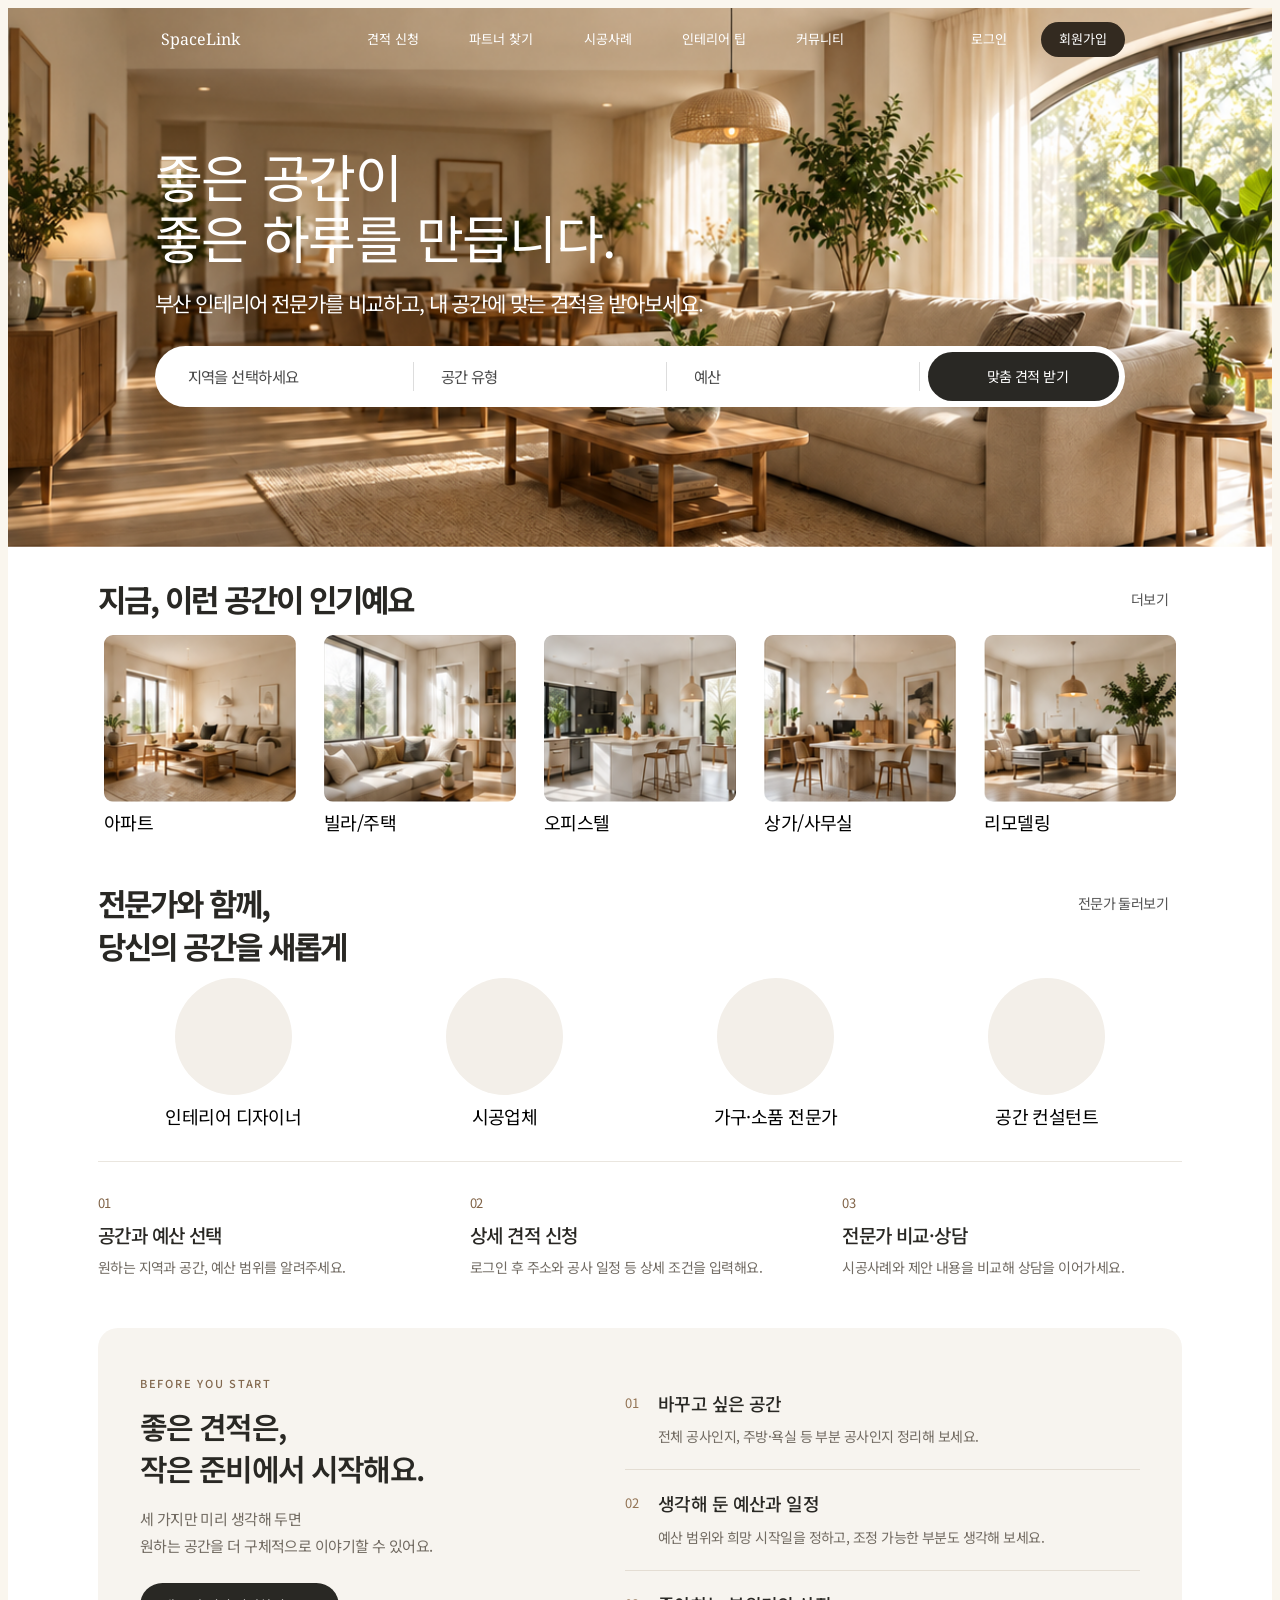
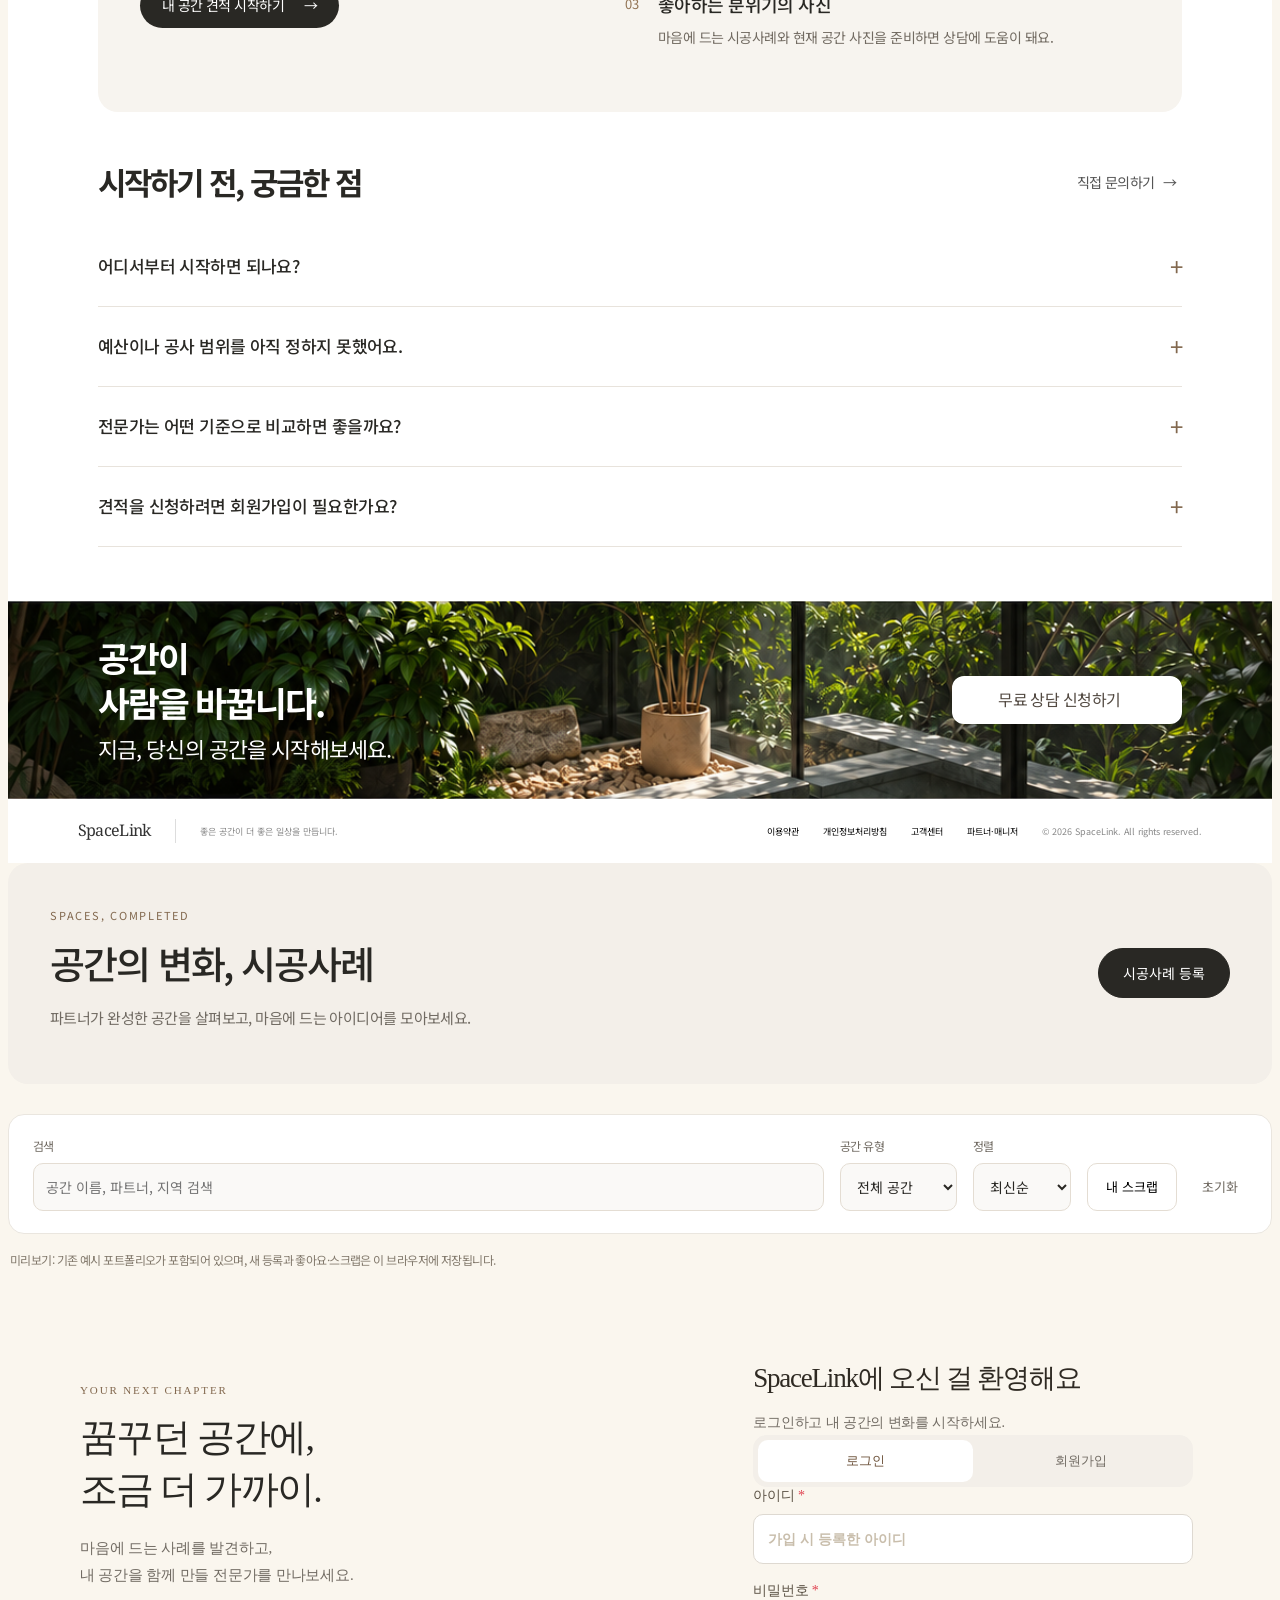
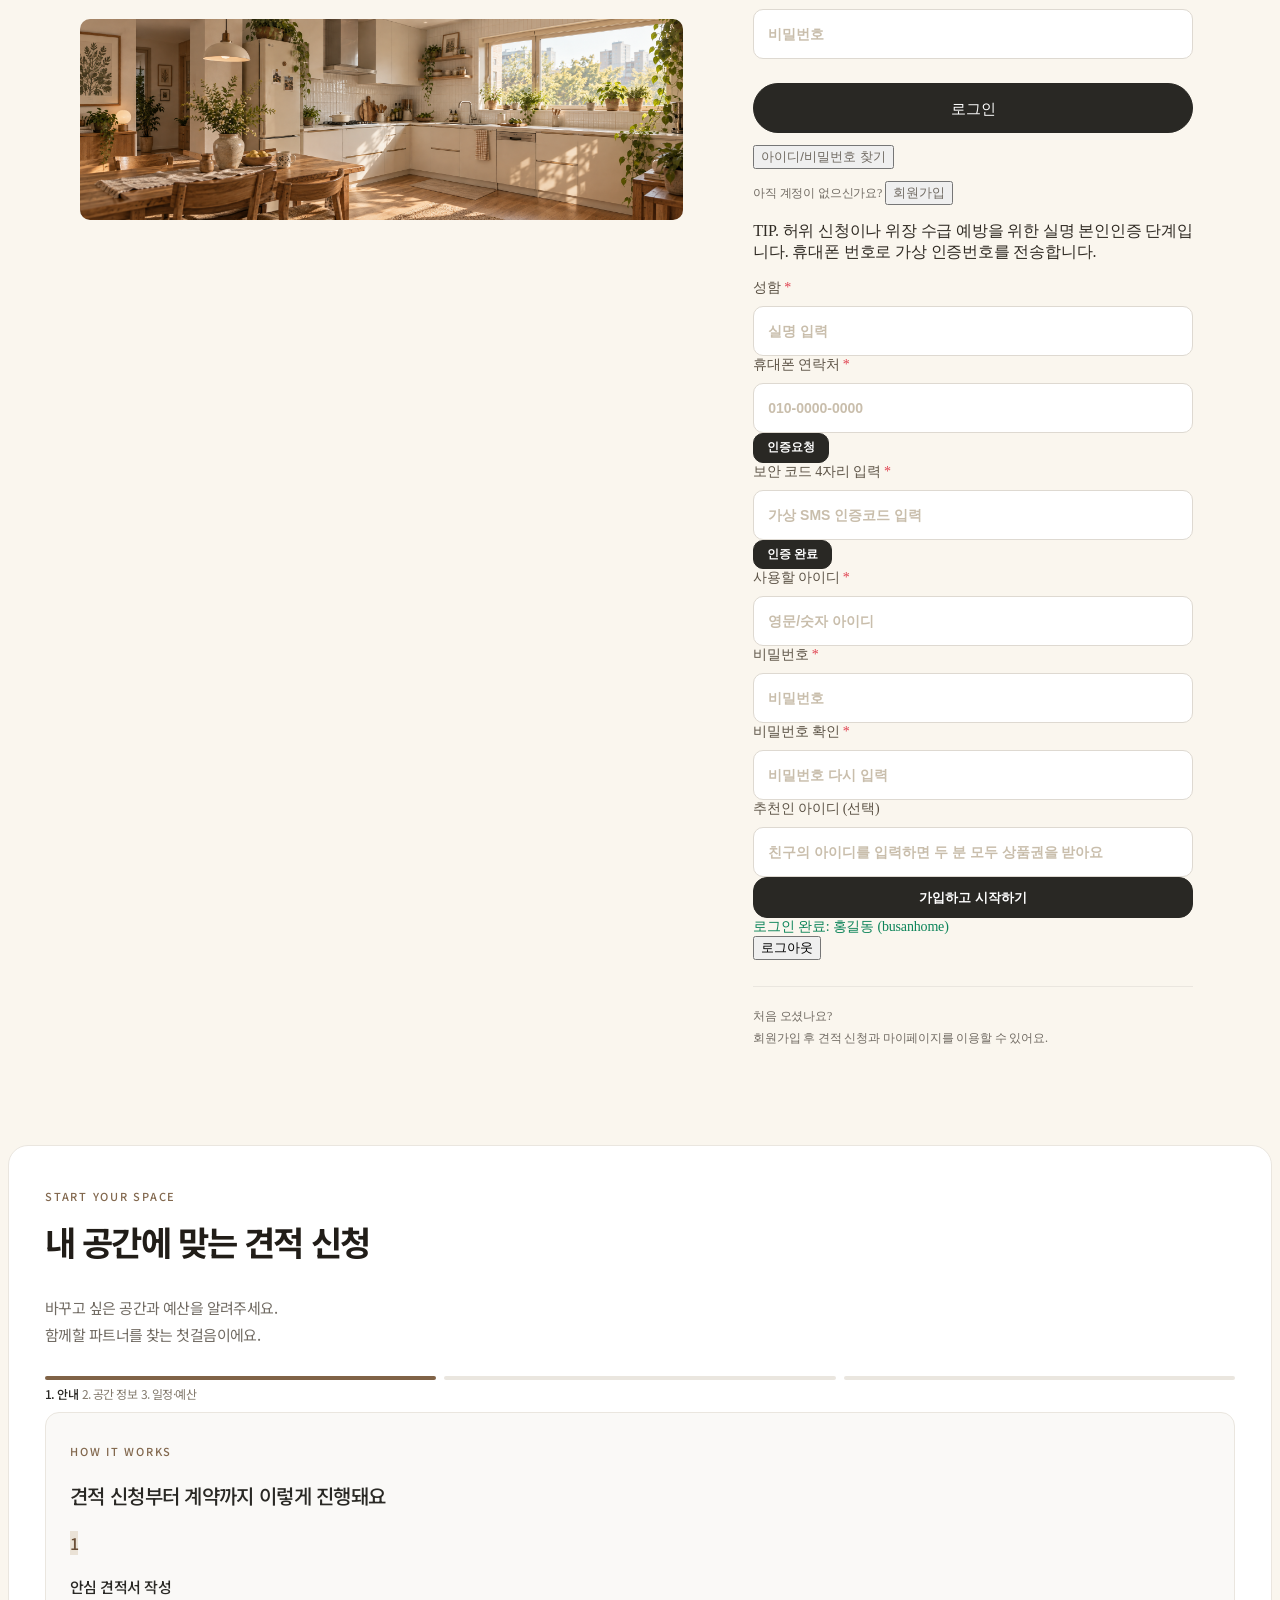
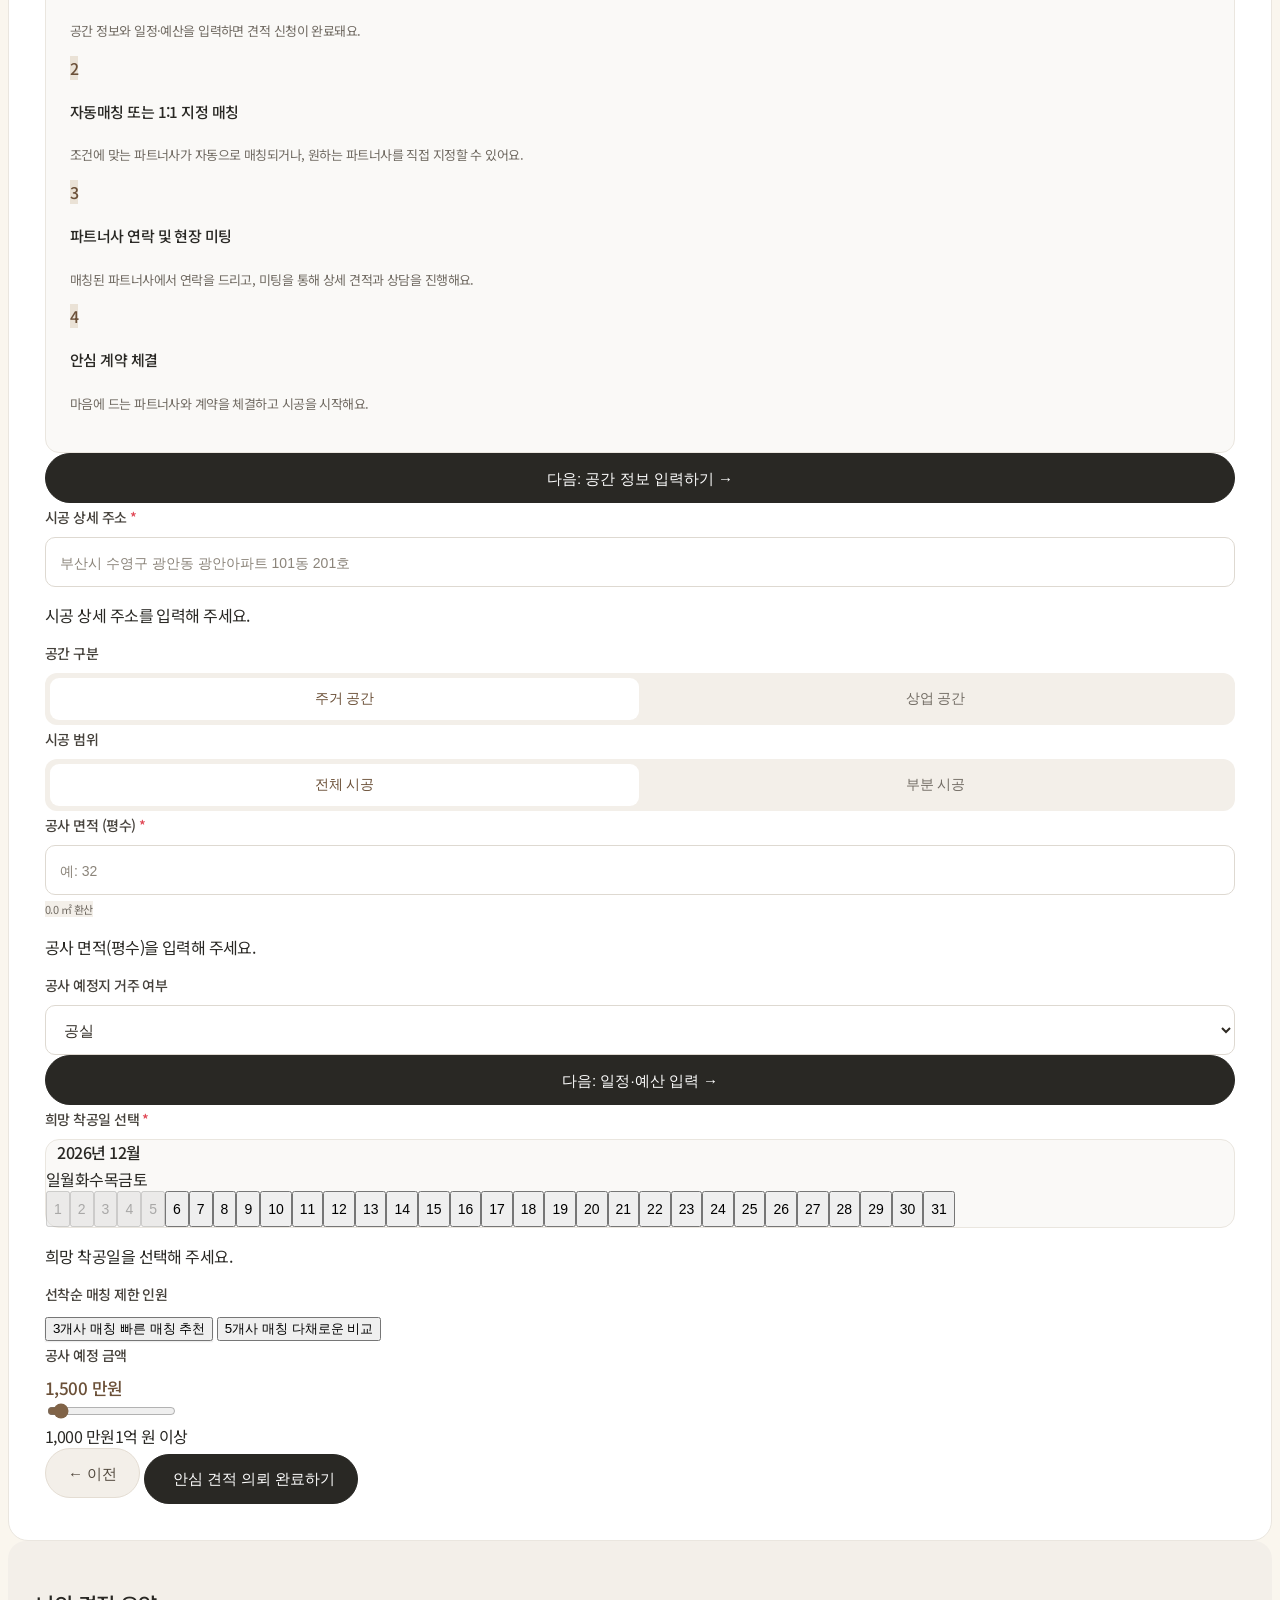
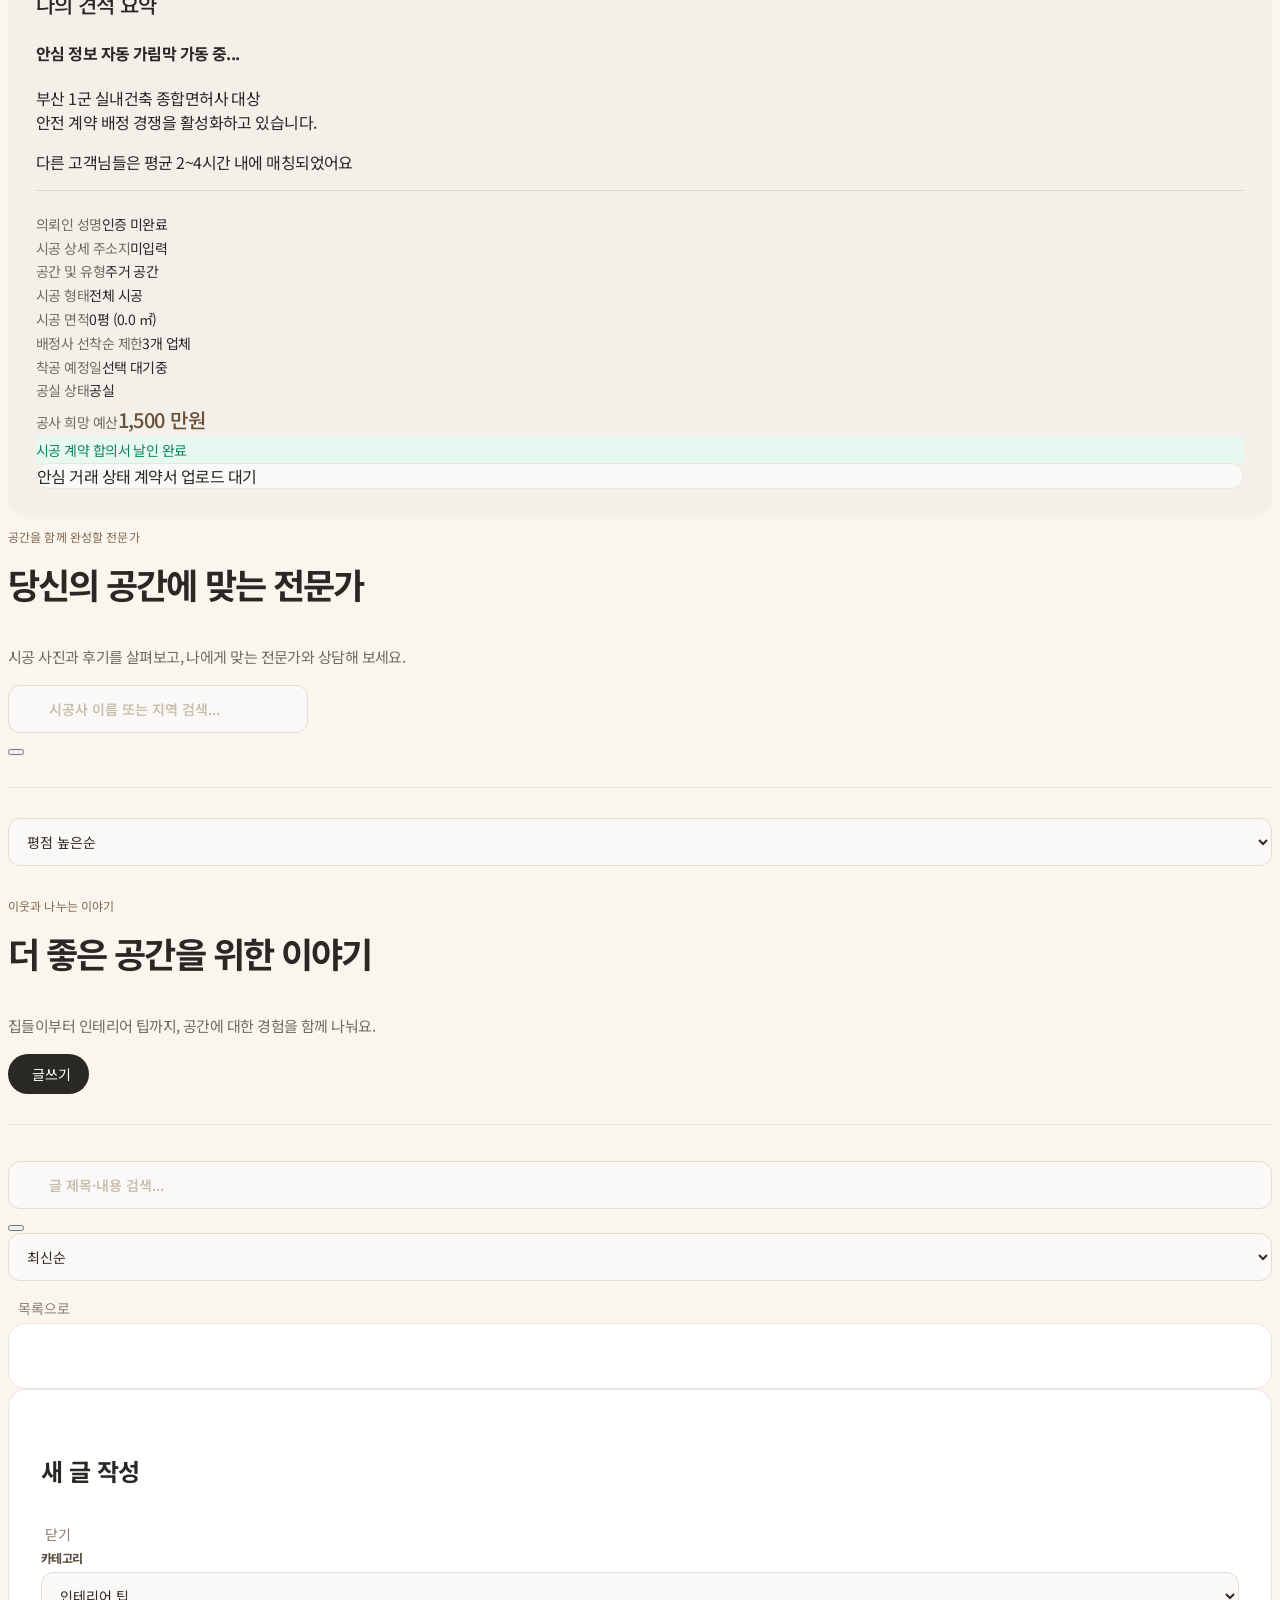
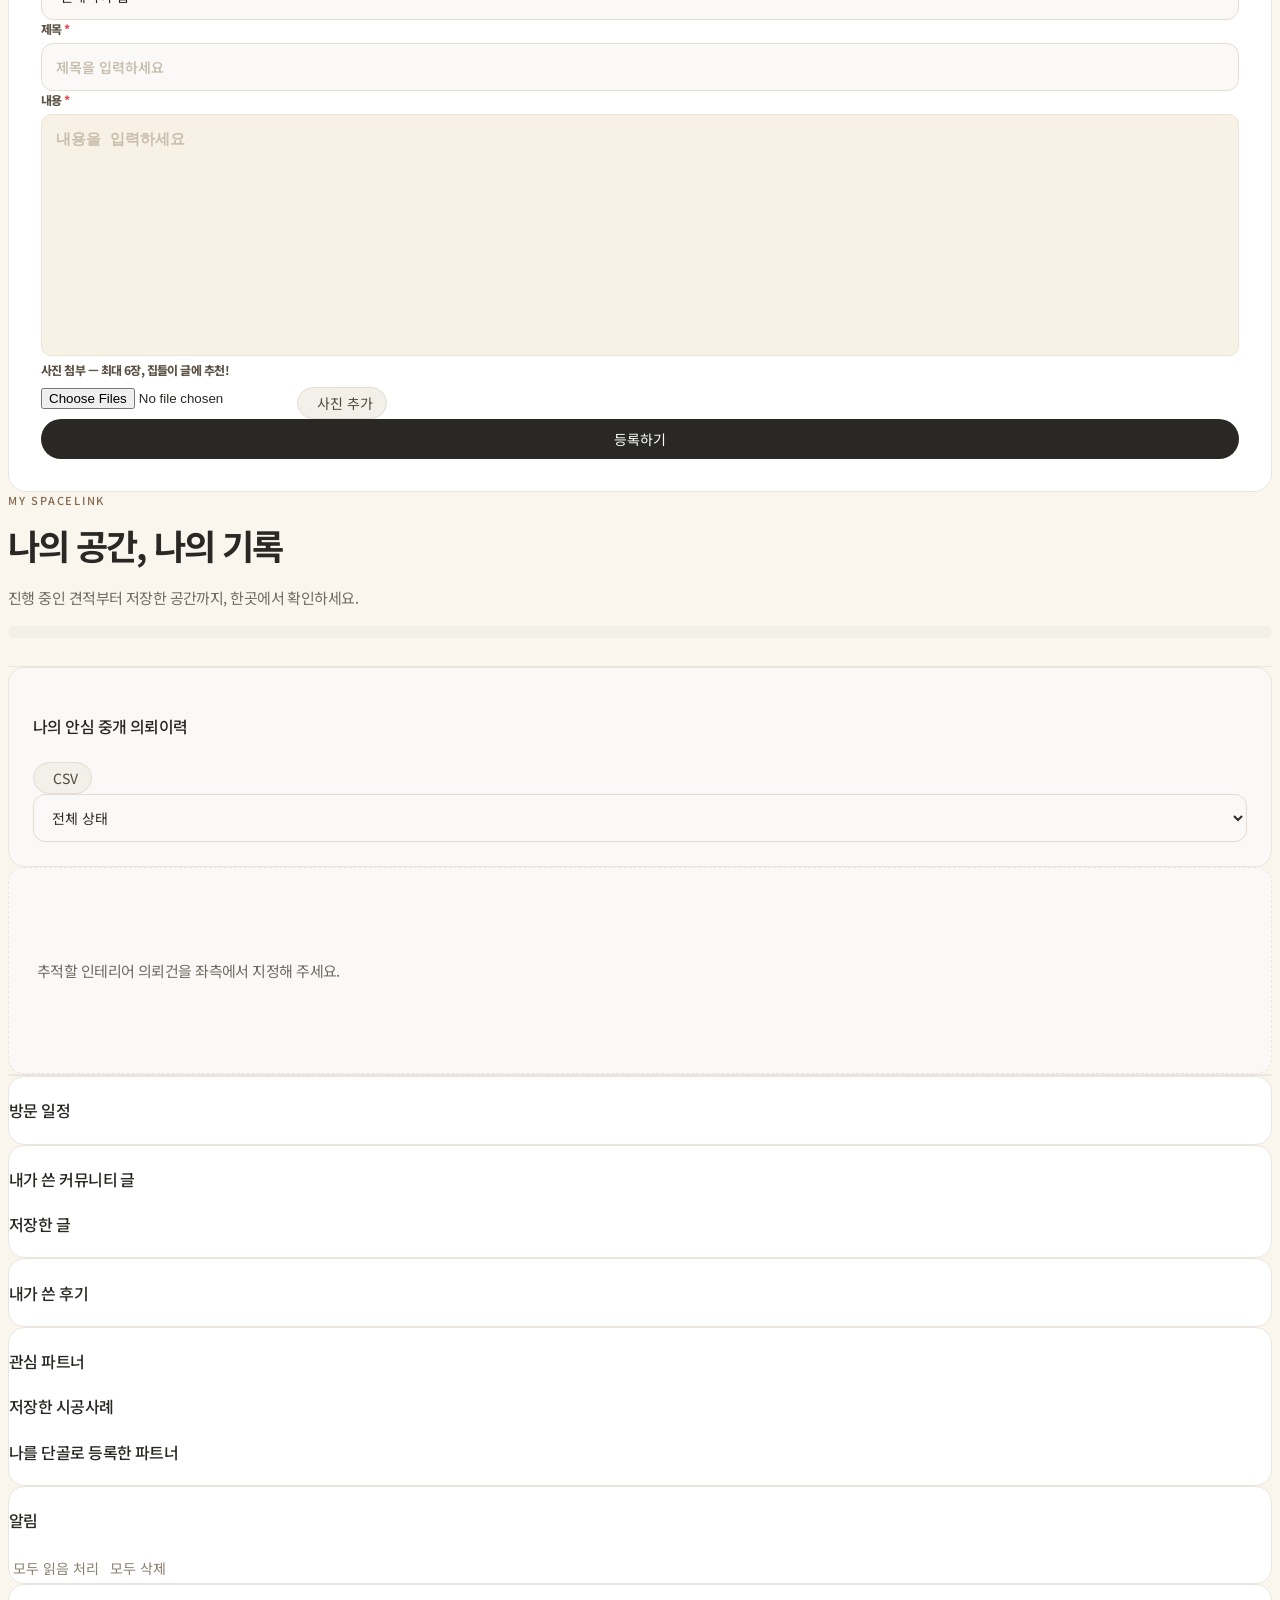
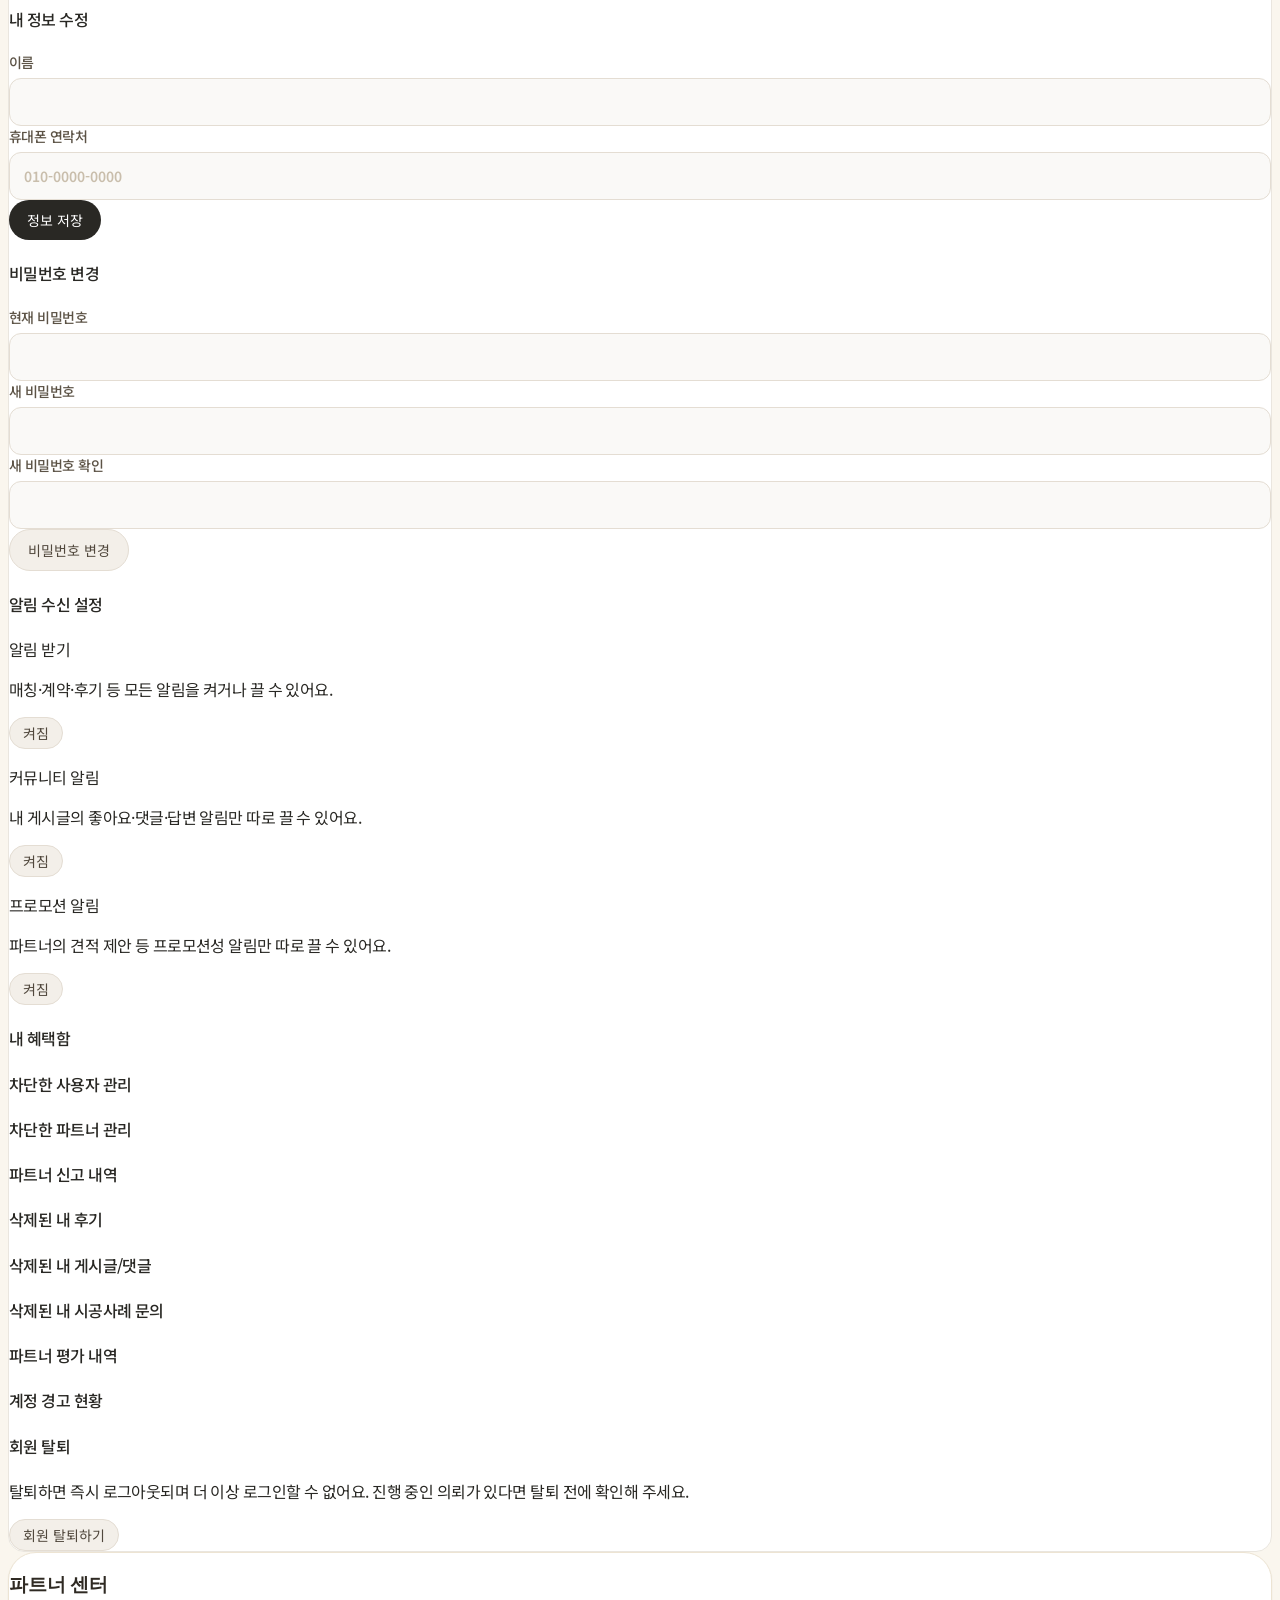
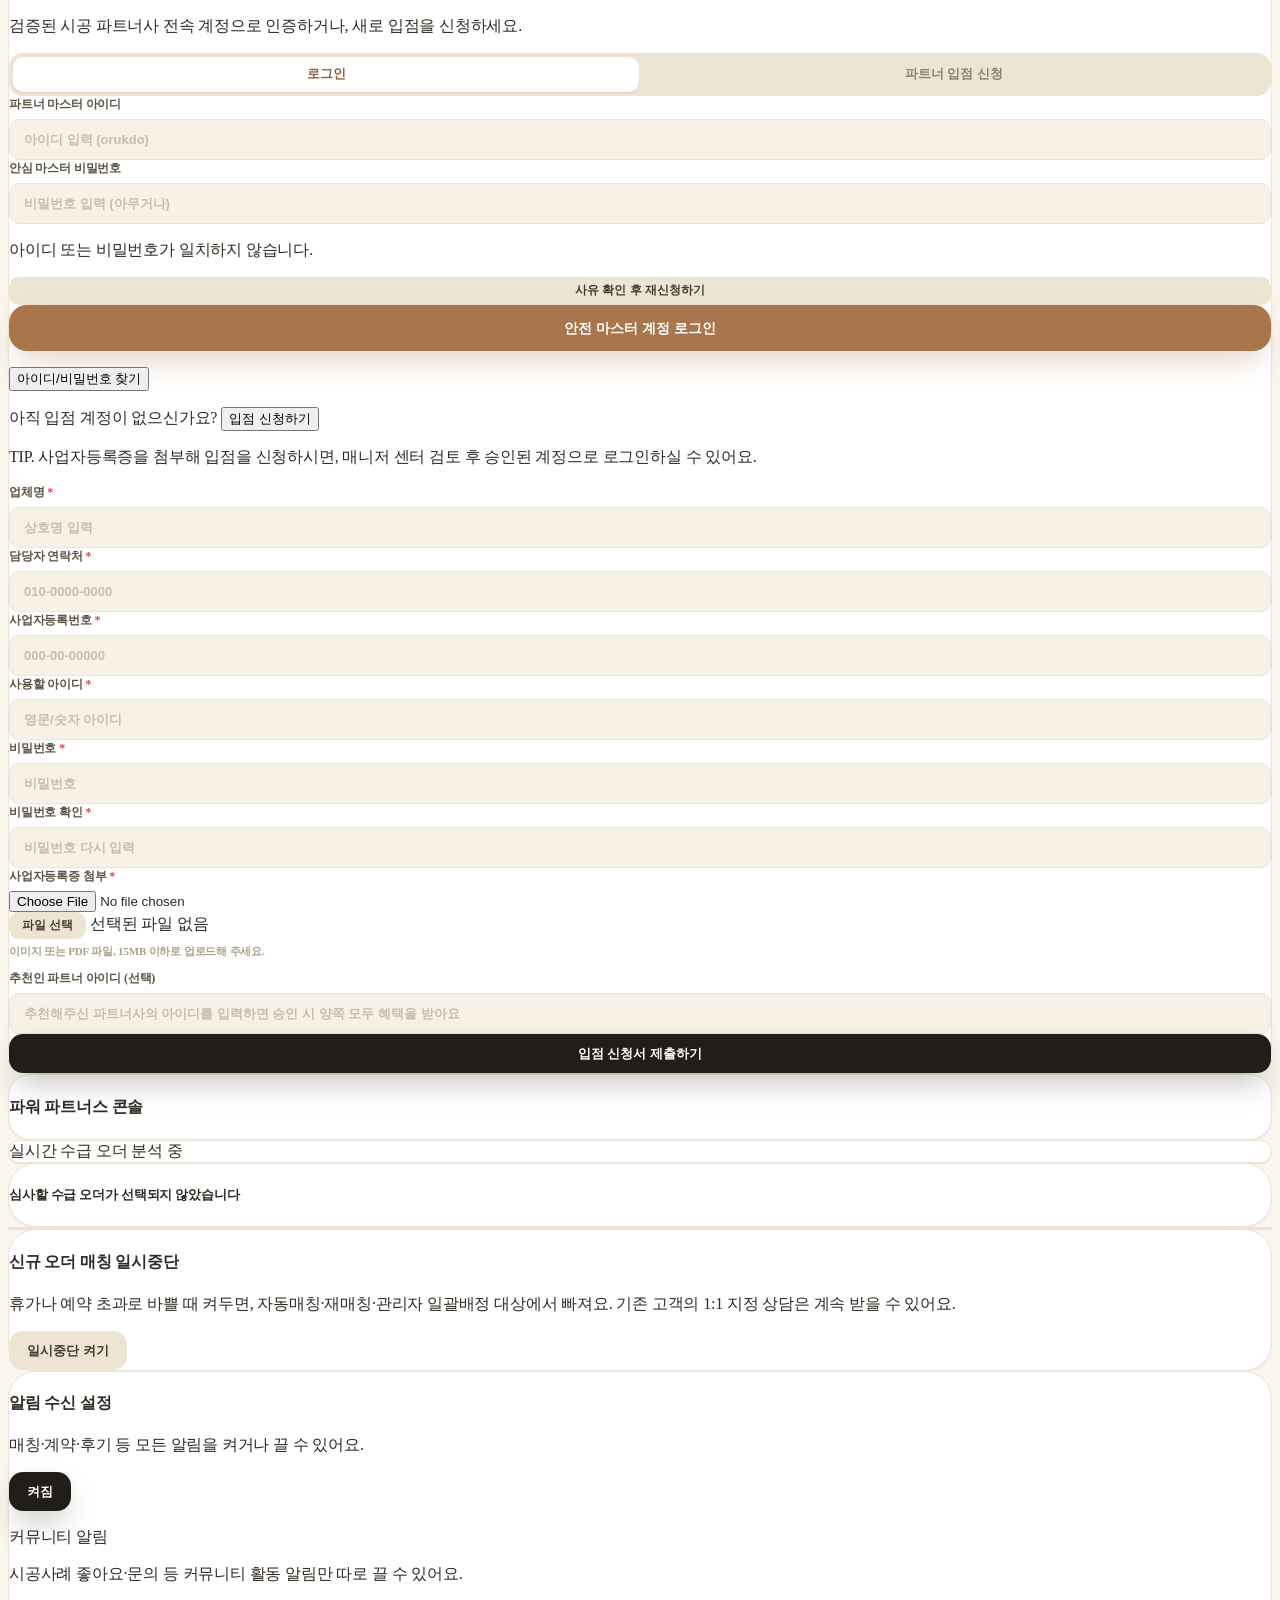
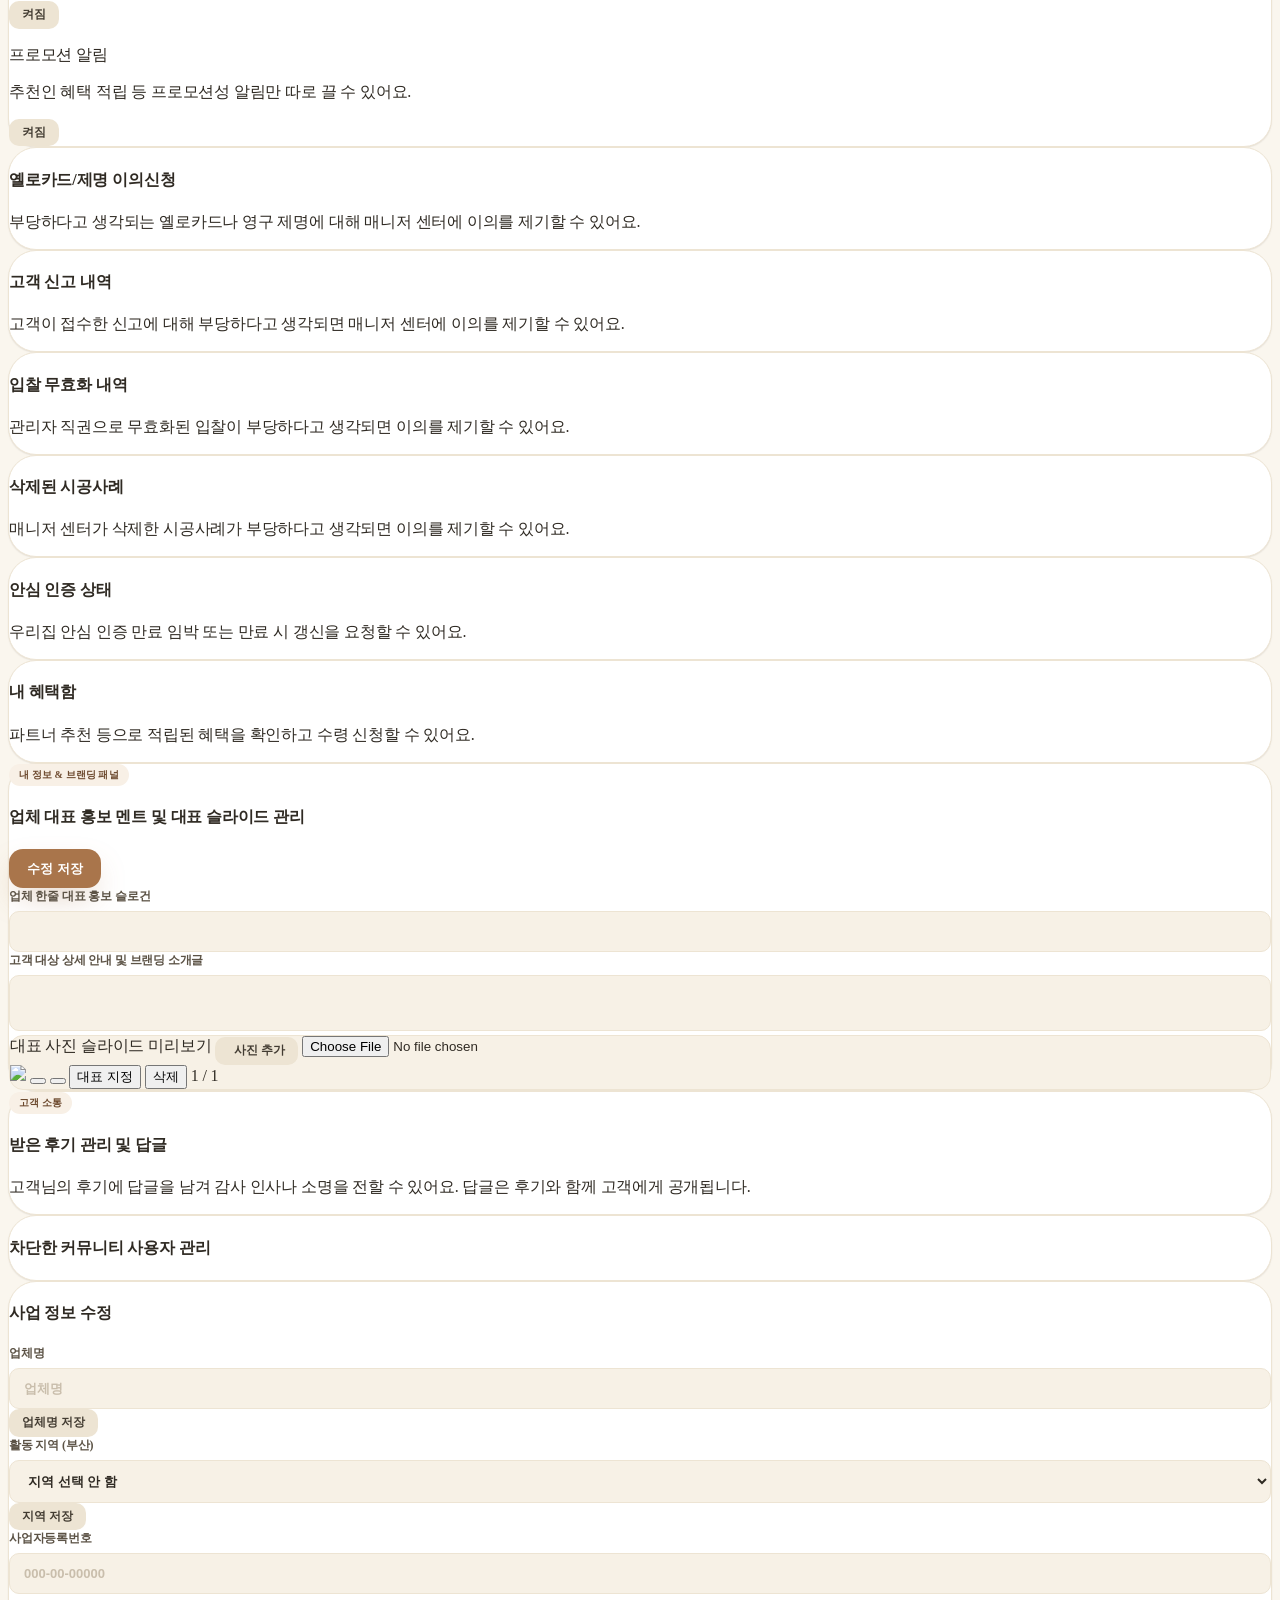
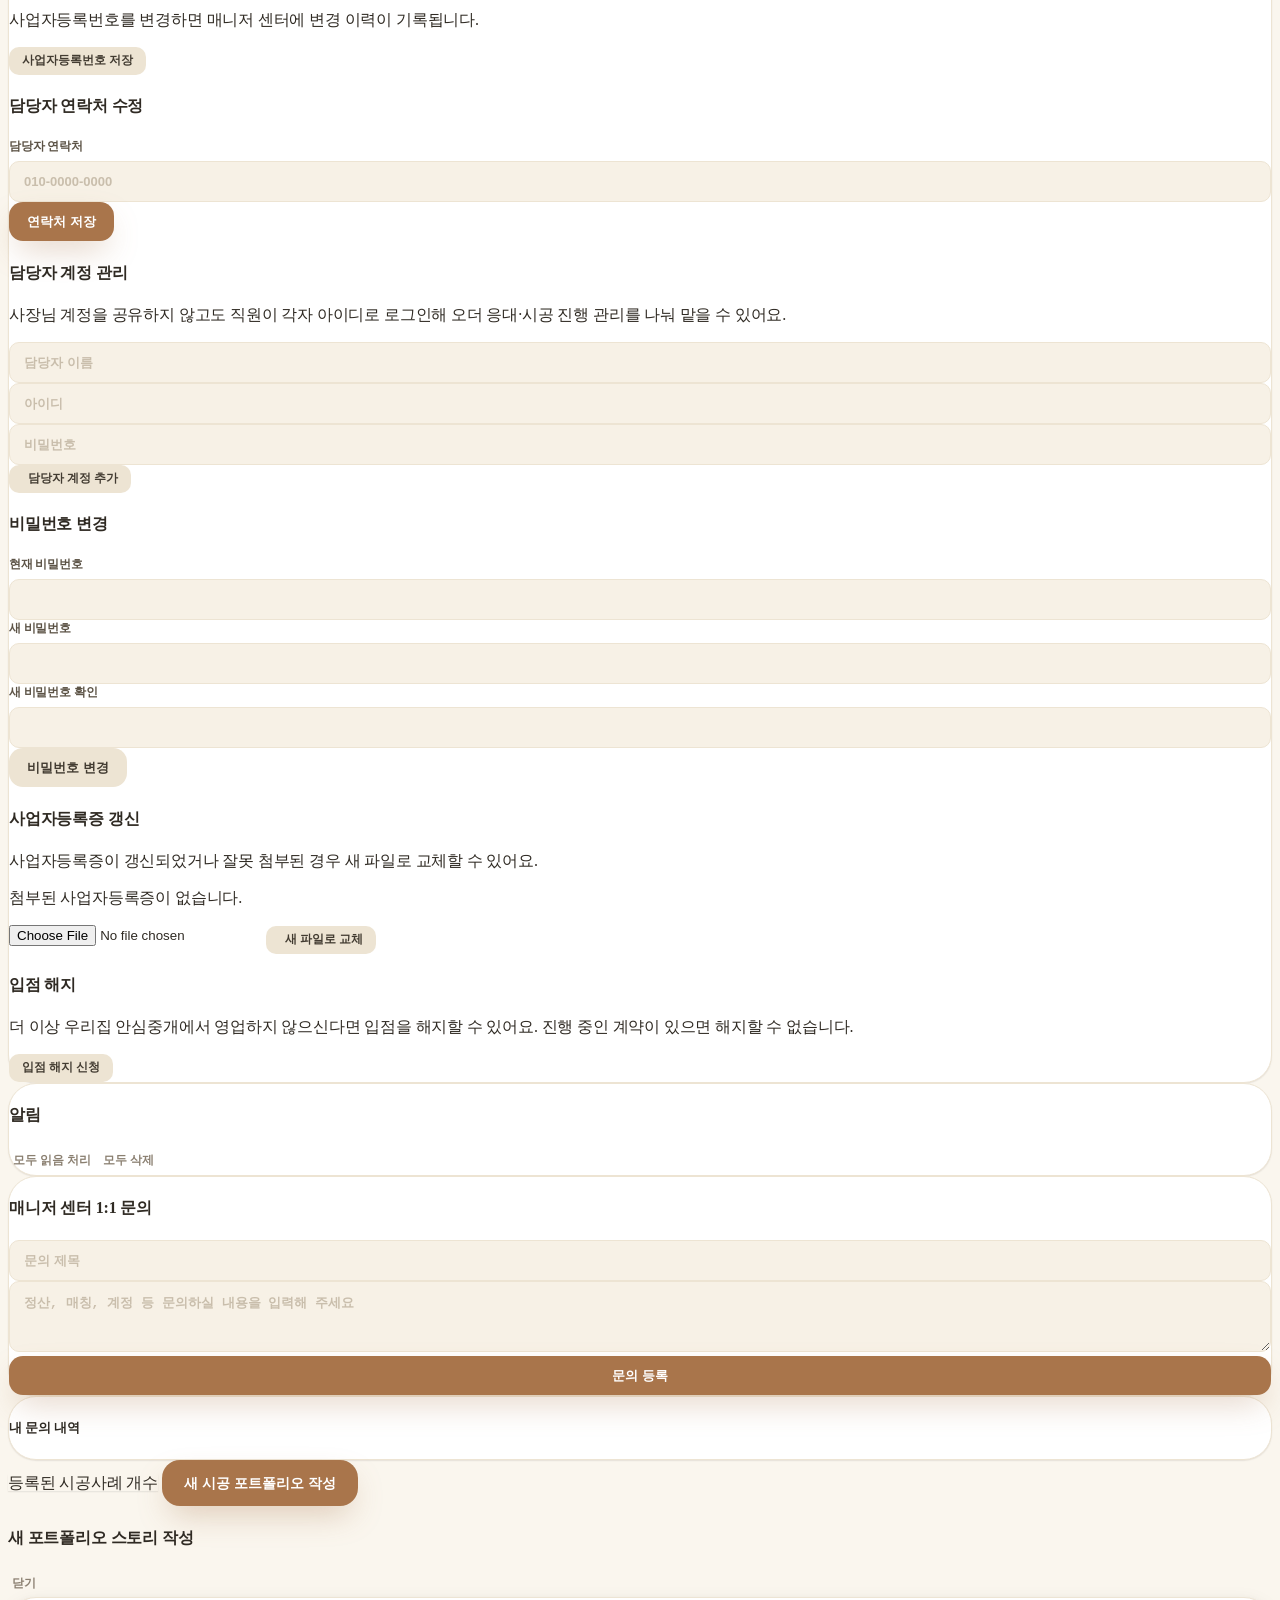
==== commit 012e7fd1: "시공사례 페이지 + 로그인 디자인 시안 추가 - cases.js/cases.css: IndexedDB 기반 로컬 시공사례 둘러보기 페이지   (검색·카테고리·정렬, 좋아요/스크랩," ====
--- a/index.html
+++ b/index.html
@@ -3,7 +3,7 @@
 <head>
     <meta charset="UTF-8">
     <meta name="viewport" content="width=device-width, initial-scale=1.0">
-    <title>SpaceLink — 부산 인테리어 안심 매칭 플랫폼</title>
+    <title>우리집 안심중개 — 부산 인테리어 안심 매칭 플랫폼</title>
     <link rel="icon" href="data:image/svg+xml,%3Csvg xmlns='http://www.w3.org/2000/svg' viewBox='0 0 24 24'%3E%3Cpath fill='%23a9754b' d='M12 1 3 5v6c0 5.55 3.84 10.74 9 12 5.16-1.26 9-6.45 9-12V5l-9-4Z'/%3E%3Cpath fill='%23fff' d='m10.6 14.8-2.4-2.4-1.4 1.4 3.8 3.8 7-7-1.4-1.4-5.6 5.6Z'/%3E%3C/svg%3E">
     <!-- Gowun Sans(구운 산스) 웹폰트: 따뜻하고 둥근 느낌의 인테리어 무드에 맞춰 Pretendard에서 교체.
          Google Fonts는 비차단(non-blocking)으로 로딩 → 요청이 느리거나 막혀도 즉시 대체 폰트로 표시됨 -->
@@ -38,7 +38,9 @@
     <link rel="stylesheet" href="https://fonts.googleapis.com/css2?family=Noto+Sans+KR:wght@400;500;700&family=Noto+Serif:wght@400&display=swap">
     <link rel="stylesheet" href="spacelink-home.css">
     <link rel="stylesheet" href="spacelink-interior.css">
-</head>
+    <link rel="stylesheet" href="spacelink-quote.css">
+<link rel="stylesheet" href="cases.css">
+<link rel="stylesheet" href="spacelink-pages.css"></head>
 <body class="h-full text-ink-900 flex flex-col font-sans antialiased">
 
     <!-- ================= 상단 네비게이션 (GNB) ================= -->
@@ -50,21 +52,22 @@
                 </div>
 
                 <div class="hidden md:flex items-center bg-white p-1.5 rounded-2xl gap-0.5">
-                    <button type="button" id="tab-home-panel" onclick="switchPanel('home-panel')" class="gnb-tab active"><i data-lucide="sparkles" class="w-3.5 h-3.5"></i> 홈</button>
-                    <button type="button" id="tab-client-panel" onclick="switchPanel('client-panel')" class="gnb-tab"><i data-lucide="edit-3" class="w-3.5 h-3.5"></i> 간편 견적 신청</button>
-                    <button type="button" id="tab-partner-search-panel" onclick="switchPanel('partner-search-panel')" class="gnb-tab"><i data-lucide="search" class="w-3.5 h-3.5"></i> 인증 파트너 탐색</button>
-                    <button type="button" id="tab-community-panel" onclick="switchPanel('community-panel')" class="gnb-tab"><i data-lucide="message-circle" class="w-3.5 h-3.5"></i> 커뮤니티</button>
-                    <button type="button" id="tab-client-mypage-panel" onclick="switchPanel('client-mypage-panel')" class="gnb-tab relative"><i data-lucide="user" class="w-3.5 h-3.5"></i> 마이페이지<span id="nav-client-unread-badge" class="hidden absolute -top-1 -right-1 min-w-[16px] h-4 px-1 rounded-full bg-roseCustom text-white text-[9px] font-black flex items-center justify-center leading-none"></span></button>
+                    <button type="button" id="tab-home-panel" onclick="switchPanel('home-panel')" class="gnb-tab active"> 홈</button>
+                    <button type="button" id="tab-client-panel" onclick="switchPanel('client-panel')" class="gnb-tab"> 간편 견적 신청</button>
+                    <button type="button" id="tab-partner-search-panel" onclick="switchPanel('partner-search-panel')" class="gnb-tab"> 파트너 찾기</button>
+                    <button type="button" id="tab-cases-panel" onclick="switchPanel('cases-panel')" class="gnb-tab">시공사례</button>
+                    <button type="button" id="tab-community-panel" onclick="switchPanel('community-panel')" class="gnb-tab"> 커뮤니티</button>
+                    <button type="button" id="tab-client-mypage-panel" onclick="switchPanel('client-mypage-panel')" class="gnb-tab relative"> 마이페이지<span id="nav-client-unread-badge" class="hidden absolute -top-1 -right-1 min-w-[16px] h-4 px-1 rounded-full bg-roseCustom text-white text-[9px] font-black flex items-center justify-center leading-none"></span></button>
                 </div>
 
                 <div class="flex items-center gap-2">
                     <button type="button" onclick="handleClientLoginNavClick()" class="btn btn-sm btn-secondary gnb-login-btn" id="nav-client-login-btn">
-                        <i data-lucide="user" class="w-3.5 h-3.5"></i>
+                        
                         <span class="hidden sm:inline" id="nav-client-login-label">고객 로그인</span>
                         <span class="sm:hidden" id="nav-client-login-label-m">로그인</span>
                     </button>
                     <button type="button" onclick="handleB2BNavClick()" class="btn btn-sm btn-secondary gnb-login-btn" id="nav-b2b-login-btn" aria-haspopup="dialog">
-                        <i data-lucide="lock" class="w-3.5 h-3.5"></i>
+                        
                         <span class="hidden sm:inline" id="nav-b2b-label">파트너 / 매니저 로그인</span>
                         <span class="sm:hidden" id="nav-b2b-label-m">B2B</span>
                     </button>
@@ -73,7 +76,8 @@
             <div class="md:hidden flex items-center gap-1 pb-2.5 overflow-x-auto custom-scroll">
                 <button type="button" id="tab-home-panel-m" onclick="switchPanel('home-panel')" class="gnb-tab active shrink-0">홈</button>
                 <button type="button" onclick="switchPanel('client-panel')" class="gnb-tab shrink-0">견적 신청</button>
-                <button type="button" onclick="switchPanel('partner-search-panel')" class="gnb-tab shrink-0">파트너 탐색</button>
+                <button type="button" onclick="switchPanel('partner-search-panel')" class="gnb-tab shrink-0">파트너 찾기</button>
+                <button type="button" id="tab-cases-panel-m" onclick="switchPanel('cases-panel')" class="gnb-tab shrink-0">시공사례</button>
                 <button type="button" onclick="switchPanel('community-panel')" class="gnb-tab shrink-0">커뮤니티</button>
                 <button type="button" onclick="switchPanel('client-mypage-panel')" class="gnb-tab shrink-0 relative">마이페이지<span id="nav-client-unread-badge-m" class="hidden absolute -top-1 -right-1 min-w-[16px] h-4 px-1 rounded-full bg-roseCustom text-white text-[9px] font-black flex items-center justify-center leading-none"></span></button>
             </div>
@@ -89,7 +93,7 @@
       <button class="sl-logo" onclick="switchPanel('home-panel')">SpaceLink</button>
       <div class="sl-nav-links">
         <button onclick="startHomeQuote()">견적 신청</button>
-        <button onclick="switchPanel('partner-search-panel')">전문가찾기</button>
+        <button onclick="switchPanel('partner-search-panel')">파트너 찾기</button>
         <button onclick="openHomeCases()">시공사례</button>
         <button onclick="openHomeCommunity('tip')">인테리어 팁</button>
         <button onclick="openHomeCommunity('all')">커뮤니티</button>
@@ -122,7 +126,7 @@
     </div>
   </div>
   <div id="home-cases" class="sl-popular sl-container" aria-labelledby="home-cases-title">
-    <div class="sl-section-heading"><h2 id="home-cases-title">지금, 이런 공간이 인기예요</h2><button onclick="switchPanel('partner-search-panel')">더보기 <i data-lucide="chevron-right" aria-hidden="true"></i></button></div>
+    <div class="sl-section-heading"><h2 id="home-cases-title">지금, 이런 공간이 인기예요</h2><button onclick="openHomeCases()">더보기 <i data-lucide="chevron-right" aria-hidden="true"></i></button></div>
     <div class="sl-cards"><button class="sl-card" onclick="openHomeCasePreview('아파트')"><span class="sl-card-photo sl-photo sl-photo--apartment" role="img" aria-label="아파트 인테리어"></span><span>아파트</span></button><button class="sl-card" onclick="openHomeCasePreview('빌라/주택')"><span class="sl-card-photo sl-photo sl-photo--villa" role="img" aria-label="빌라/주택 인테리어"></span><span>빌라/주택</span></button><button class="sl-card" onclick="openHomeCasePreview('오피스텔')"><span class="sl-card-photo sl-photo sl-photo--officetel" role="img" aria-label="오피스텔 인테리어"></span><span>오피스텔</span></button><button class="sl-card" onclick="openHomeCasePreview('상가/사무실')"><span class="sl-card-photo sl-photo sl-photo--commercial" role="img" aria-label="상가/사무실 인테리어"></span><span>상가/사무실</span></button><button class="sl-card" onclick="openHomeCasePreview('리모델링')"><span class="sl-card-photo sl-photo sl-photo--remodel" role="img" aria-label="리모델링 인테리어"></span><span>리모델링</span></button></div>
   </div>
   <div class="sl-experts sl-container">
@@ -141,7 +145,7 @@
     <details><summary>전문가는 어떤 기준으로 비교하면 좋을까요?</summary><p>비슷한 공간의 시공사례, 공사 범위와 자재, 일정, 추가 비용 조건을 함께 확인해 보세요. 총금액뿐 아니라 견적에 포함된 항목을 같은 기준으로 비교하는 것이 좋아요.</p></details>
     <details><summary>견적을 신청하려면 회원가입이 필요한가요?</summary><p>시공사례와 전문가 목록은 로그인 없이 살펴볼 수 있어요. 견적 신청과 마이페이지 이용에는 고객 로그인이 필요해요.</p></details>
   </section>
-  <dialog id="home-case-preview" class="sl-case-preview" aria-labelledby="home-case-preview-title"><button class="sl-preview-close" type="button" onclick="document.getElementById('home-case-preview').close()" aria-label="사진 닫기">×</button><div id="home-case-preview-photo" class="sl-preview-photo sl-photo" role="img"></div><div class="sl-preview-content"><span class="sl-eyebrow">SPACE INSPIRATION</span><h2 id="home-case-preview-title"></h2><p>원하는 공간의 분위기를 살펴보세요. 이 사진은 디자인 참고 이미지이며 실제 업체의 시공 실적은 전문가 포트폴리오에서 확인할 수 있어요.</p><div class="sl-preview-actions"><button type="button" onclick="document.getElementById('home-case-preview').close();switchPanel('partner-search-panel')">전문가 포트폴리오 보기</button><button id="home-case-preview-quote" type="button">이 공간으로 견적 시작</button></div></div></dialog>
+  <dialog id="home-case-preview" class="sl-case-preview" aria-labelledby="home-case-preview-title"><button class="sl-preview-close" type="button" onclick="document.getElementById('home-case-preview').close()" aria-label="사진 닫기">×</button><div id="home-case-preview-photo" class="sl-preview-photo sl-photo" role="img"></div><div class="sl-preview-content"><span class="sl-eyebrow">SPACE INSPIRATION</span><h2 id="home-case-preview-title"></h2><p>원하는 공간의 분위기를 살펴보세요. 이 사진은 디자인 참고 이미지이며 실제 업체의 시공 실적은 전문가 포트폴리오에서 확인할 수 있어요.</p><div class="sl-preview-actions"><button type="button" onclick="document.getElementById('home-case-preview').close();openHomeCases()">시공사례 더 보기</button><button id="home-case-preview-quote" type="button">이 공간으로 견적 시작</button></div></div></dialog>
   <div class="sl-cta sl-photo sl-photo--garden"><div class="sl-container sl-cta-inner"><div><h2>공간이<br>사람을 바꿉니다.</h2><p>지금, 당신의 공간을 시작해보세요.</p></div><button onclick="startHomeQuote()">무료 상담 신청하기 <i data-lucide="arrow-right" aria-hidden="true"></i></button></div></div>
   <footer class="sl-footer"><div class="sl-footer-brand"><span class="sl-logo">SpaceLink</span><span>좋은 공간이 더 좋은 일상을 만듭니다.</span></div><div class="sl-footer-links"><button onclick="openFooterInfoModal('terms')">이용약관</button><button onclick="openFooterInfoModal('privacy')">개인정보처리방침</button><button onclick="openSupportInquiryModal()">고객센터</button><button onclick="handleB2BNavClick()">파트너·매니저</button></div><small>© 2026 SpaceLink. All rights reserved.</small></footer>
   <div hidden aria-hidden="true"><div id="home-event-slider-container"></div></div>
@@ -149,14 +153,32 @@
 
         <!-- ================================================================ 2. CLIENT PANEL ================================================================ -->
         <!-- ================================================================ 2. CLIENT LOGIN PANEL (견적 신청/마이페이지 등 로그인 필요 시 공통 진입점) ================================================================ -->
-        <section id="client-login-panel" class="hidden transition-all duration-300">
-            <div class="max-w-md mx-auto my-12 text-left">
+        <section id="cases-panel" class="hidden sl-cases-page" aria-labelledby="cases-title">
+<div class="cases-heading"><div><span class="cases-eyebrow">SPACES, COMPLETED</span><h1 id="cases-title">공간의 변화, 시공사례</h1><p>파트너가 완성한 공간을 살펴보고, 마음에 드는 아이디어를 모아보세요.</p></div><button id="cases-upload" class="cases-primary">시공사례 등록</button></div>
+<div class="cases-filters"><label>검색<input id="cases-search" type="search" placeholder="공간 이름, 파트너, 지역 검색"></label><label>공간 유형<select id="cases-category"><option value="">전체 공간</option><option>아파트</option><option>빌라/주택</option><option>오피스텔</option><option>상가/사무실</option><option>리모델링</option></select></label><label>정렬<select id="cases-sort"><option value="new">최신순</option><option value="popular">좋아요순</option></select></label><button id="cases-saved" aria-pressed="false">내 스크랩</button><button id="cases-reset">초기화</button></div>
+<p class="cases-local-note">미리보기: 기존 예시 포트폴리오가 포함되어 있으며, 새 등록과 좋아요·스크랩은 이 브라우저에 저장됩니다.</p><p id="cases-status" role="status"></p><div id="cases-grid"></div>
+</section><dialog id="cases-detail" class="cases-dialog" aria-label="시공사례 상세"><button class="cases-close" aria-label="시공사례 닫기">닫기</button><div id="cases-detail-content"></div></dialog>
+<dialog id="cases-editor" class="cases-dialog" aria-label="시공사례 등록"><button class="cases-close" aria-label="등록 창 닫기">닫기</button><h2>완성한 공간을 소개해 주세요</h2><p>공사가 완료된 현장만 등록해 주세요. 고객의 상세 주소와 개인정보는 제외해 주세요.</p><form id="cases-form">
+<label>현장 제목<input name="title" required maxlength="80" placeholder="예: 해운대 34평 아파트 리모델링"></label>
+<div class="cases-form-row"><label>공간 유형<select name="category" required><option>아파트</option><option>빌라/주택</option><option>오피스텔</option><option>상가/사무실</option><option>리모델링</option></select></label><label>지역<input name="region" required maxlength="40" placeholder="예: 부산 해운대구"></label></div>
+<div class="cases-form-row"><label>면적 (평)<input name="pyung" type="number" min="1" max="10000" required></label><label>공사 완료일<input name="completed" type="date" required></label></div>
+<label>공사 내용<textarea name="desc" required maxlength="3000" rows="5" placeholder="공사 범위, 자재, 공간의 특징을 소개해 주세요."></textarea></label>
+<label>현장 사진 (최대 8장, 사진당 5MB)<input name="photos" type="file" accept="image/jpeg,image/png,image/webp" multiple required></label><small>첫 사진이 대표 이미지입니다. JPG·PNG·WebP를 사용할 수 있어요.</small><div id="cases-photo-preview"></div>
+<label class="cases-consent"><input name="consent" type="checkbox" required>공사가 완료된 현장이며, 사진 공개에 필요한 권한과 고객 동의를 확인했습니다.</label><p id="cases-form-status" role="status"></p><button class="cases-primary" type="submit">시공사례 등록하기</button></form></dialog>
+<section id="client-login-panel" class="hidden transition-all duration-300">
+            <div class="sl-auth-layout">
+                <aside class="sl-auth-story" aria-labelledby="sl-auth-story-title">
+                    <span class="sl-auth-eyebrow">YOUR NEXT CHAPTER</span>
+                    <h2 id="sl-auth-story-title">꿈꾸던 공간에,<br>조금 더 가까이.</h2>
+                    <p>마음에 드는 사례를 발견하고,<br>내 공간을 함께 만들 전문가를 만나보세요.</p>
+                    <img class="sl-auth-photo" src="assets/images/login-kitchen-wide.png" alt="따뜻한 햇살 아래 식탁과 크림색 주방, 넓은 창이 이어지는 파노라마 인테리어" width="2170" height="725">
+                </aside>
+                <div class="sl-auth-form-column">
                 <p id="home-login-intent" class="sl-intent" hidden></p>
                 <div id="form-auth-card" class="surface surface-lg p-6 sm:p-8 space-y-6 text-left">
-                    <div class="space-y-2 text-center">
-                        <span class="w-12 h-12 rounded-2xl bg-brand-500 text-white flex items-center justify-center mx-auto" style="box-shadow:var(--shadow-brand)"><i data-lucide="user" class="w-6 h-6"></i></span>
-                        <h3 class="text-lg font-black text-ink-950 tracking-tight pt-1">고객 로그인 / 회원가입</h3>
-                        <p class="text-xs text-ink-500 font-medium leading-relaxed">견적 신청, 마이페이지, 커뮤니티 글쓰기 등은 로그인 후 이용할 수 있어요.</p>
+                    <div class="sl-auth-heading">
+                        <h3>SpaceLink에 오신 걸 환영해요</h3>
+                        <p>로그인하고 내 공간의 변화를 시작하세요.</p>
                     </div>
 
                     <div id="form-auth-unverified" class="space-y-4">
@@ -166,10 +188,10 @@
                         </div>
 
                         <div id="form-login-pane" class="space-y-3">
-                            <div><label class="field-label">아이디 <span class="req">*</span></label>
-                                <input type="text" id="form-login-id" placeholder="가입 시 등록한 아이디" class="input"></div>
-                            <div><label class="field-label">비밀번호 <span class="req">*</span></label>
-                                <input type="password" id="form-login-pw" placeholder="비밀번호" class="input"></div>
+                            <div><label for="form-login-id" class="field-label">아이디 <span class="req">*</span></label>
+                                <input type="text" id="form-login-id" autocomplete="username" placeholder="가입 시 등록한 아이디" class="input"></div>
+                            <div><label for="form-login-pw" class="field-label">비밀번호 <span class="req">*</span></label>
+                                <input type="password" id="form-login-pw" autocomplete="current-password" placeholder="비밀번호" class="input"></div>
                             <button type="button" onclick="loginClientWithId()" class="btn btn-primary btn-block">로그인</button>
                             <p class="text-[11px] text-ink-500 font-semibold text-center"><button type="button" onclick="openClientAccountRecoveryModal()" class="text-ink-500 font-bold underline bg-transparent border-0 cursor-pointer">아이디/비밀번호 찾기</button></p>
                             <p class="text-[11px] text-ink-500 font-semibold text-center">아직 계정이 없으신가요? <button type="button" onclick="switchClientAuthTab('signup', true)" class="text-brand-600 font-black underline bg-transparent border-0 cursor-pointer">회원가입</button></p>
@@ -222,6 +244,8 @@
                         <button type="button" onclick="performClientLogout()" class="text-[11px] font-bold text-roseCustom hover:underline bg-transparent border-0 cursor-pointer">로그아웃</button>
                     </div>
                 </div>
+                <p class="sl-auth-note">처음 오셨나요?<br>회원가입 후 견적 신청과 마이페이지를 이용할 수 있어요.</p>
+                </div>
             </div>
         </section>
 
@@ -229,9 +253,9 @@
         <section id="client-panel" class="hidden grid grid-cols-1 lg:grid-cols-12 gap-6 transition-all duration-300">
             <div class="lg:col-span-7 surface-lg surface p-6 sm:p-8 space-y-6 text-left">
                 <div class="space-y-3">
-                    <span class="type-eyebrow text-brand-600">클라이언트 안심 신청서</span>
-                    <h2 class="type-display text-2xl sm:text-3xl">부산 안심 인테리어 견적 신청</h2>
-                    <p class="text-sm text-ink-500 font-medium leading-relaxed">안내 → 공간 정보 → 일정·예산, 3단계면 견적 신청이 끝나요.</p>
+                    <span class="type-eyebrow text-brand-600">START YOUR SPACE</span>
+                    <h2 class="type-display text-2xl sm:text-3xl">내 공간에 맞는 견적 신청</h2>
+                    <p class="text-sm text-ink-500 font-medium leading-relaxed">바꾸고 싶은 공간과 예산을 알려주세요.<br>함께할 파트너를 찾는 첫걸음이에요.</p>
                     <div class="step-indicator pt-2">
                         <div class="step-dot active" id="step-dot-1"></div>
                         <div class="step-dot" id="step-dot-2"></div>
@@ -391,7 +415,7 @@
 
             <div class="lg:col-span-5 space-y-6 text-left">
                 <div class="surface surface-lg p-6 sm:p-7 space-y-5">
-                    <h3 class="text-xs font-black text-ink-400 uppercase tracking-widest">나의 실시간 안심 리포트</h3>
+                    <h3 class="text-xs font-black text-ink-400 uppercase tracking-widest">나의 견적 요약</h3>
 
                     <div id="matching-simulation-area" class="hidden py-8 text-center space-y-4">
                         <div class="relative w-16 h-16 mx-auto">
@@ -410,13 +434,6 @@
                     </div>
 
                     <div id="matching-success-area" class="space-y-4">
-                        <div class="p-4 rounded-2xl flex items-center gap-3" style="background:var(--brand-50)">
-                            <span class="w-10 h-10 rounded-xl bg-brand-500 text-white flex items-center justify-center shrink-0"><i data-lucide="shield-check" class="w-5 h-5"></i></span>
-                            <div class="text-xs">
-                                <h4 class="font-extrabold text-ink-950 leading-tight">안심 결제 보증 연동 작동 중</h4>
-                                <p class="text-[10px] text-ink-500 font-semibold leading-relaxed mt-0.5">하자보증보험 이행증권 100% 무상 가입 연동</p>
-                            </div>
-                        </div>
 
                         <div class="border-t border-ink-100 pt-4 space-y-3.5">
                             <div class="flex justify-between items-center text-xs"><span class="font-bold text-ink-400">의뢰인 성명</span><span id="report-client-info" class="font-extrabold text-ink-800">인증 미완료</span></div>
@@ -549,8 +566,9 @@
             <div id="client-mypage-dashboard" class="space-y-6 text-left">
                 <div class="surface p-4 sm:p-5 flex flex-wrap justify-between items-center gap-4 text-left">
                     <div class="space-y-1">
-                        <h4 class="text-sm sm:text-base font-black text-ink-950 flex items-center gap-2"><i data-lucide="user" class="w-4 h-4 text-brand-500"></i> 고객 마이페이지 <span id="client-mypage-tier-badge"></span></h4>
-                        <p class="text-[10px] text-ink-400 font-extrabold flex items-center gap-1"><i data-lucide="shield-check" class="w-3.5 h-3.5 text-brand-500"></i> 안심 거래 및 의뢰 이력 조회</p>
+                        <span class="sl-page-eyebrow">MY SPACELINK</span>
+                        <h4 class="text-sm sm:text-base font-black text-ink-950 flex items-center gap-2">나의 공간, 나의 기록 <span id="client-mypage-tier-badge"></span></h4>
+                        <p class="sl-mypage-description">진행 중인 견적부터 저장한 공간까지, 한곳에서 확인하세요.</p>
                     </div>
                     <div id="client-mypage-main-tabs" class="flex items-center flex-wrap bg-ink-50 p-1 rounded-xl gap-1 border border-ink-100"></div>
                 </div>
@@ -866,7 +884,7 @@
                     <div class="surface surface-lg p-6 sm:p-8 space-y-3 text-left">
                         <div>
                             <h4 class="text-sm font-black text-ink-950 tracking-tight flex items-center gap-1.5"><i data-lucide="verified" class="w-4 h-4 text-brand-500"></i> 안심 인증 상태</h4>
-                            <p class="text-[11px] text-ink-500 font-medium">SpaceLink 인증 만료 임박 또는 만료 시 갱신을 요청할 수 있어요.</p>
+                            <p class="text-[11px] text-ink-500 font-medium">우리집 안심 인증 만료 임박 또는 만료 시 갱신을 요청할 수 있어요.</p>
                         </div>
                         <div id="partner-cert-status"></div>
                     </div>
@@ -979,7 +997,7 @@
                         </div>
                         <div class="space-y-3 pt-2">
                             <h4 class="text-xs font-black text-roseCustom uppercase tracking-widest flex items-center gap-1.5 border-b border-ink-100 pb-3.5"><i data-lucide="store" class="w-4 h-4 text-roseCustom"></i> 입점 해지</h4>
-                            <p class="text-[11px] text-ink-500 font-medium">더 이상 SpaceLink에서 영업하지 않으신다면 입점을 해지할 수 있어요. 진행 중인 계약이 있으면 해지할 수 없습니다.</p>
+                            <p class="text-[11px] text-ink-500 font-medium">더 이상 우리집 안심중개에서 영업하지 않으신다면 입점을 해지할 수 있어요. 진행 중인 계약이 있으면 해지할 수 없습니다.</p>
                             <button type="button" onclick="openPartnerAccountCloseModal()" class="btn btn-secondary btn-sm text-roseCustom">입점 해지 신청</button>
                         </div>
                     </div>
@@ -1455,7 +1473,7 @@
             <div class="flex-1 overflow-y-auto p-6 md:p-8 space-y-6 bg-ink-50 custom-scroll">
                 <div class="surface p-6 flex flex-col md:flex-row justify-between items-start md:items-center gap-6 relative overflow-hidden">
                     <div class="space-y-2 max-w-2xl">
-                        <span class="badge badge-brand">SpaceLink 추천 우수사</span>
+                        <span class="badge badge-brand">우리집 안심 추천 우수사</span>
                         <h2 id="profile-partner-name-hero" class="text-2xl font-black text-ink-950 tracking-tight">파트너 상호명</h2>
                         <p id="profile-partner-slogan-hero" class="text-xs font-extrabold text-brand-600">부산 최고의 하이엔드 전문 시공 브랜드</p>
                         <p id="profile-partner-promo-hero" class="text-xs text-ink-500 font-semibold leading-relaxed">검증된 종합건설 실내건축 종합면허사로, 3억 원 규모 하자이행보증 무상 가동 혜택 적용 대상지입니다.</p>
@@ -2356,8 +2374,8 @@
         <div class="max-w-7xl mx-auto px-4 space-y-5 text-left">
             <div class="flex flex-col sm:flex-row sm:items-start sm:justify-between gap-4">
                 <div class="space-y-1.5">
-                    <p class="font-bold text-ink-600">SpaceLink — 부산 지역 하이엔드 실내건축 가이드</p>
-                    <p class="text-[11px] leading-relaxed">상호 (주)SpaceLink · 대표 박서준 · 사업자등록번호 000-00-00000<br>부산광역시 해운대구 센텀중앙로 90, 8층 · 고객센터 1588-0000 (평일 09:00~18:00)</p>
+                    <p class="font-bold text-ink-600">우리집 안심 중개 — 부산 지역 하이엔드 실내건축 가이드</p>
+                    <p class="text-[11px] leading-relaxed">상호 (주)우리집안심중개 · 대표 박서준 · 사업자등록번호 000-00-00000<br>부산광역시 해운대구 센텀중앙로 90, 8층 · 고객센터 1588-0000 (평일 09:00~18:00)</p>
                 </div>
                 <div class="flex items-center flex-wrap gap-x-4 gap-y-1.5 text-[11px] font-bold shrink-0">
                     <button type="button" onclick="openFooterInfoModal('terms')" class="bg-transparent border-0 p-0 cursor-pointer text-ink-500 hover:text-ink-900">이용약관</button>
@@ -2376,5 +2394,5 @@
     <script src="partner_panel.js"></script>
     <script src="client_panel.js"></script>
     <script src="home-flow.js"></script>
-</body>
+<script src="cases.js"></script></body>
 </html>
--- a/spacelink-interior.css
+++ b/spacelink-interior.css
@@ -81,3 +81,40 @@
 @media(max-width:1199px){#site-gnb .gnb-tab{font-size:12px;padding:9px}#site-gnb .gnb-tab svg{display:none}#site-gnb .sl-interior-brand-note{display:none}#site-gnb>div>div:first-child{gap:12px}#site-gnb .gnb-login-btn{padding:8px;font-size:11px}}
 @media(max-width:767px){body:has(#home-panel.hidden) main{padding:26px 18px 40px}#site-gnb>div>div:first-child{height:68px}#site-gnb .sl-interior-wordmark{font-size:22px}.sl-interior-heading h3{font-size:28px!important}.sl-interior-heading{padding-bottom:22px!important}.sl-interior-description{font-size:14px}.sl-partner-searchbox{width:100%!important}#partner-search-grid{gap:20px}#partner-search-panel .sl-interior-heading{align-items:stretch}#partner-search-region-chips{flex-wrap:nowrap;overflow-x:auto;padding:3px 2px 9px}#partner-search-region-chips button{flex-shrink:0}#partner-search-grid .portfolio-card .p-5{padding:18px}#form-auth-card{padding:26px 22px}#client-panel h3,#client-mypage-panel h3{font-size:21px}#community-post-list>div{padding:18px}}
 @media(prefers-reduced-motion:reduce){#partner-search-grid .portfolio-card{transition:none}#partner-search-grid .portfolio-card:hover{transform:none}}
+
+/* Text-only navigation aligned with the approved homepage. */
+#site-gnb{font-family:'Noto Sans KR',sans-serif;background:#fff;border-bottom:1px solid #eae6df;box-shadow:none}
+#site-gnb .gnb-tab{font-weight:400;font-size:14px;color:#66625e;letter-spacing:-.035em;padding:10px 14px;background:transparent;box-shadow:none;border:0}
+#site-gnb .gnb-tab:hover,#site-gnb .gnb-tab.active{background:#f3efe9;color:#292824}
+#site-gnb .gnb-login-btn{font-weight:400;font-size:13px;letter-spacing:-.035em;border-radius:24px;padding:10px 18px;border:1px solid #e4ddd3;background:#fff;color:#51483d;box-shadow:none}
+#site-gnb #nav-client-login-btn{background:#292824;color:#fff;border-color:#292824}
+#site-gnb .gnb-login-btn:hover{filter:brightness(.96)}
+#site-gnb :is(button,[role=button]):focus-visible{outline:2px solid #a9754b;outline-offset:4px}
+@media(min-width:768px) and (max-width:1199px){#site-gnb .gnb-tab{font-size:12px;padding:9px 8px}#site-gnb .gnb-login-btn{font-size:11px;padding:9px 11px}}
+@media(max-width:767px){#site-gnb .gnb-tab{font-size:13px;padding:9px 12px}#site-gnb .gnb-login-btn{font-size:12px;padding:9px 13px}}
+
+#site-gnb #nav-client-login-btn{background:#292824!important;color:#fff!important}
+
+/* Approved login concept C: editorial introduction and functional auth form. */
+#client-login-panel>.sl-auth-layout{display:grid;grid-template-columns:minmax(0,1.35fr) minmax(0,1fr);gap:70px;align-items:start;max-width:1120px;margin:40px auto 64px;padding:20px 0}
+.sl-auth-story{padding-top:20px}.sl-auth-eyebrow{font-size:11px;font-weight:500;color:#82684e;letter-spacing:.17em}
+.sl-auth-story h2{font-size:38px;line-height:1.35;font-weight:400;letter-spacing:-.045em;margin:14px 0 20px;color:#292824}
+.sl-auth-story>p{font-size:15px;line-height:1.8;color:#716b63;margin:0}
+.sl-auth-photo{display:block;width:100%;height:auto;object-fit:contain;object-position:center;border-radius:10px;margin-top:30px}
+.sl-auth-form-column{min-width:0;max-width:440px;width:100%}
+#client-login-panel #form-auth-card{padding:0;background:transparent;border:0;box-shadow:none;border-radius:0}
+#form-auth-card .sl-auth-heading h3{font-size:27px;font-weight:500;line-height:1.4;letter-spacing:-.045em;margin:0 0 12px}
+#form-auth-card .sl-auth-heading p{font-size:14px;font-weight:400;line-height:1.8;color:#716b63;margin:0}
+#client-login-panel #form-auth-card .segmented{display:flex;background:#f3efe9;border:0;border-radius:14px;padding:5px;gap:0}
+#client-login-panel #form-auth-card .segmented button{flex:1;background:transparent!important;box-shadow:none!important;border:0!important;border-radius:10px;color:#716b63;font-weight:400;min-height:42px;padding:10px 0}
+#client-login-panel #form-auth-card .segmented button.active{background:#fff!important;border:0!important;color:#6b5038;font-weight:500}
+#form-auth-card .field-label{font-size:14px;font-weight:500;margin-bottom:9px}
+#form-auth-card .input{height:50px;border-radius:10px;background:#fff;font-size:14px;border:1px solid #ded9d1}
+#form-login-pane>div+div{margin-top:18px}
+#form-auth-card .btn-primary,#form-auth-card .btn-dark{background:#292824!important;color:#fff!important;border:1px solid #292824;box-shadow:none}
+#form-login-pane>.btn{height:50px;border-radius:25px;font-size:15px;font-weight:400;margin-top:24px}
+#form-login-pane>p{font-size:12px;font-weight:400;color:#716b63;line-height:1.8}
+#form-login-pane>p button{font-weight:400;color:#716b63;text-underline-offset:4px}
+.sl-auth-note{border-top:1px solid #eae6df;padding-top:19px;color:#716b63;font-size:12px;line-height:1.8;margin-top:26px}
+@media(max-width:1000px){#client-login-panel>.sl-auth-layout{gap:44px;margin-top:20px}.sl-auth-story h2{font-size:34px}}
+@media(max-width:767px){#client-login-panel>.sl-auth-layout{grid-template-columns:1fr;gap:32px;margin:0 auto 32px;max-width:480px;padding:0}.sl-auth-story{padding:0}.sl-auth-story h2{font-size:29px;margin:10px 0 14px}.sl-auth-story>p{font-size:14px}.sl-auth-photo{height:auto;aspect-ratio:auto;margin-top:22px}.sl-auth-form-column{max-width:none}#form-auth-card .sl-auth-heading h3{font-size:24px}#form-auth-card .grid{grid-template-columns:1fr}}
--- a/spacelink-quote.css
+++ b/spacelink-quote.css
@@ -0,0 +1,46 @@
+/* Quote flow: SpaceLink home typography, warm surfaces, clear form hierarchy. */
+#client-panel{font-family:'Noto Sans KR',sans-serif;color:#292824;letter-spacing:-.035em;gap:40px;align-items:start}
+#client-panel>div:first-child{background:#fff;border:1px solid #eae6df;border-radius:20px;padding:36px;box-shadow:none}
+#client-panel>div:last-child{position:sticky;top:106px}
+#client-panel>div:last-child>.surface{background:#f3efe9;border:0;border-radius:18px;padding:28px;box-shadow:none}
+#client-panel .type-eyebrow{font-size:11px;font-weight:500;letter-spacing:.16em;color:#82684e}
+#client-panel .type-display{font-family:inherit;font-size:34px;font-weight:700;line-height:1.4;letter-spacing:-.055em;margin-top:12px}
+#client-panel>div:first-child>div:first-child>p{font-size:15px;font-weight:400;color:#716b63;line-height:1.8;margin-top:14px}
+#client-panel .step-indicator{margin-top:28px;gap:8px}
+#client-panel .step-dot{height:4px;border-radius:4px;background:#eae6df;box-shadow:none}
+#client-panel .step-dot.active,#client-panel .step-dot.done{background:#806347;box-shadow:none}
+#client-panel .step-label{font-size:12px;font-weight:400;color:#82796c}
+#client-panel .step-label.current{color:#292824;font-weight:500}
+#client-panel #form-details-section{padding-top:8px}
+#client-panel .surface-flat{background:#faf9f7;border:1px solid #eae6df;border-radius:14px;box-shadow:none}
+#client-panel #qstep-1 .surface-flat{padding:24px}
+#client-panel #qstep-1 h3{font-size:20px;font-weight:500;line-height:1.5;letter-spacing:-.035em}
+#client-panel #qstep-1 h4{font-size:15px;font-weight:500;line-height:1.6}
+#client-panel #qstep-1 p{font-size:13px;font-weight:400;line-height:1.8;color:#716b63}
+#client-panel #qstep-1 .rounded-full{background:#eae2d6;color:#6b5038;font-weight:500;box-shadow:none}
+#client-panel .field-label{font-size:14px;font-weight:500;color:#45413b;margin-bottom:10px}
+#client-panel :is(.input,.select){height:50px;min-height:50px;border:1px solid #ded9d1;border-radius:10px;background:#fff;font-size:15px;font-weight:400}
+#client-panel .input::placeholder{color:#8b847a;font-weight:400;font-size:14px}
+#client-panel .btn{font-weight:400;box-shadow:none;border-radius:26px}
+#client-panel :is(.btn-dark,.btn-primary){background:#292824!important;color:#fff!important;border:1px solid #292824}
+#client-panel .btn-secondary{background:#f3efe9!important;color:#51483d!important;border:1px solid #e4ddd3}
+#client-panel .btn-lg{min-height:50px;font-size:15px}
+#client-panel .segmented{background:#f3efe9;border:0;padding:5px;border-radius:12px}
+#client-panel .segmented button{font-size:14px;font-weight:400;min-height:42px;border:0!important;border-radius:9px;background:transparent!important;box-shadow:none!important;color:#716b63}
+#client-panel .segmented button.active{background:#fff!important;color:#6b5038!important}
+#client-panel #calendar-title{font-size:16px;font-weight:500}
+#client-panel #calendar-days>button{font-size:14px;min-height:36px}
+#client-panel #client-budget-slider{accent-color:#806347}
+#client-panel #budget-text{font-size:17px;font-weight:500;color:#6b5038}
+#client-panel #m2-indicator{font-size:11px;font-weight:400;background:#f3efe9;border:0;color:#716b63}
+#client-panel>div:last-child h3{font-size:21px;font-weight:500;color:#292824;letter-spacing:-.035em}
+#client-panel #matching-success-area>div:first-child{border-top:1px solid #ded6cb;padding-top:22px}
+#client-panel #matching-success-area .text-xs{font-size:14px;line-height:1.7}
+#client-panel #matching-success-area :is(.font-bold,.font-extrabold){font-weight:400}
+#client-panel #matching-success-area .text-ink-400{color:#716b63}
+#client-panel #report-client-address{white-space:normal;overflow-wrap:anywhere;max-width:62%}
+#client-panel #report-budget{font-size:20px;font-weight:500;color:#6b5038}
+#client-panel :is(input,select,button):focus-visible{outline:2px solid #a9754b;outline-offset:3px}
+@media(max-width:1100px){#client-panel{gap:24px}#client-panel>div:first-child{padding:26px}#client-panel .type-display{font-size:29px}}
+@media(max-width:1023px){#client-panel>div:last-child{position:static}}
+@media(max-width:767px){#client-panel>div:first-child{padding:24px 18px;border-radius:16px}#client-panel>div:last-child>.surface{padding:24px 20px}#client-panel .type-display{font-size:27px}#client-panel #qstep-1 .surface-flat{padding:20px 16px}#client-panel #qstep-1 h3{font-size:18px}#client-panel .btn-lg{font-size:14px;padding:12px 16px}}
--- a/cases.css
+++ b/cases.css
@@ -0,0 +1 @@
+.sl-cases-page{font-family:'Noto Sans KR',sans-serif;color:#292824}.cases-heading{display:flex;justify-content:space-between;align-items:center;gap:24px;margin:8px 0 36px}.cases-eyebrow{font-size:11px;letter-spacing:.16em;color:#82684e}.cases-heading h1{font-size:35px;letter-spacing:-.055em;font-weight:700;margin:12px 0}.cases-heading p,.cases-dialog>p{color:#716b63;font-size:15px;line-height:1.8}.sl-cases-page button,.cases-dialog button{border:1px solid #e4ddd3;border-radius:24px;background:white;padding:10px 18px;font:inherit;font-size:14px;cursor:pointer}.sl-cases-page .cases-primary,.cases-dialog .cases-primary{background:#292824;color:white;border-color:#292824}.cases-filters{display:flex;gap:14px;align-items:end;padding:22px;background:#f3efe9;border-radius:16px}.cases-filters label:first-child{flex:1}.cases-filters label,.cases-dialog label{display:flex;flex-direction:column;gap:8px;font-size:13px;color:#51483d}.cases-filters :is(input,select),.cases-dialog :is(input:not([type=checkbox]),textarea,select){font:inherit;width:100%;border:1px solid #ded9d1;border-radius:10px;padding:12px;background:white;color:#292824;min-height:46px}.cases-local-note{font-size:12px;color:#716b63;margin-top:16px}#cases-status{margin:22px 0;font-size:14px}#cases-grid{display:grid;grid-template-columns:repeat(3,minmax(0,1fr));gap:30px 24px}.case-card{min-width:0;background:white;border:1px solid #eae6df;border-radius:16px;overflow:hidden}.case-card .case-open{display:block;width:100%;border:0;border-radius:0;padding:0;text-align:left}.case-open>img{width:100%;aspect-ratio:4/3;object-fit:cover}.case-meta{display:block;font-size:12px;color:#716b63;padding:20px 20px 8px}.case-open h2{font-size:19px;font-weight:500;line-height:1.5;margin:0 20px 10px}.case-partner{display:block;font-size:13px;color:#716b63;margin:0 20px 18px}.case-actions{display:flex;gap:8px;padding:12px 20px;border-top:1px solid #eae6df}.case-actions button{font-size:13px}.sl-cases-page button[aria-pressed=true],.cases-dialog button[aria-pressed=true]{background:#f3efe9;color:#6b5038;border-color:#82684e}.cases-empty{grid-column:1/-1;text-align:center;padding:80px 20px;color:#716b63}.cases-dialog{width:min(800px,94vw);max-height:90vh;overflow:auto;border:1px solid #eae6df;border-radius:20px;padding:32px;color:#292824;font-family:'Noto Sans KR',sans-serif}.cases-dialog::backdrop{background:#211a1499}.cases-dialog .cases-close{display:block;margin-left:auto;margin-bottom:20px}.cases-dialog h2{font-size:27px;font-weight:500;margin:12px 0}.case-description{white-space:pre-wrap;font-size:15px;line-height:1.8;margin:24px 0}.case-gallery img{display:block;width:100%;height:auto;border-radius:10px}.case-gallery figure{margin:18px 0}.cases-form-row{display:grid;grid-template-columns:1fr 1fr;gap:16px}#cases-form{display:grid;gap:20px}.cases-consent{flex-direction:row!important;align-items:start}.cases-consent input{margin-top:5px}#cases-photo-preview{display:flex;flex-wrap:wrap;gap:8px}#cases-photo-preview img{width:90px;height:70px;object-fit:cover;border-radius:8px}.cases-dialog small{color:#716b63}.cases-dialog button:disabled{opacity:.5;cursor:wait}body:has(.cases-dialog[open]){overflow:hidden}.sl-cases-page :focus-visible,.cases-dialog :focus-visible{outline:2px solid #a9754b;outline-offset:3px}@media(max-width:1000px){#cases-grid{grid-template-columns:repeat(2,minmax(0,1fr))}.cases-filters{flex-wrap:wrap}.cases-filters label:first-child{flex-basis:100%}}@media(max-width:767px){.cases-heading{align-items:start;flex-direction:column}.cases-heading h1{font-size:28px}#cases-grid{grid-template-columns:1fr}.cases-filters{padding:16px}.cases-filters label{flex:1}.cases-dialog{padding:22px}.cases-form-row{grid-template-columns:1fr}}
--- a/spacelink-pages.css
+++ b/spacelink-pages.css
@@ -0,0 +1,89 @@
+/* Approved home palette and type hierarchy across the four content pages. */
+:is(#partner-search-panel,#cases-panel,#community-panel,#client-mypage-panel){font-family:'Noto Sans KR',sans-serif;letter-spacing:-.035em;color:#292824}
+body:has(:is(#partner-search-panel,#cases-panel,#community-panel,#client-mypage-panel):not(.hidden)){background:#fff!important}
+body:has(:is(#partner-search-panel,#cases-panel,#community-panel,#client-mypage-panel):not(.hidden)) main{max-width:1300px;padding-top:52px}
+:is(#partner-search-panel,#community-panel,#client-mypage-panel) :is(.btn,.select,.input){font-family:inherit;font-size:14px;font-weight:400}
+:is(#partner-search-panel,#community-panel,#client-mypage-panel) .btn{border-radius:24px;box-shadow:none}
+:is(#partner-search-panel,#community-panel,#client-mypage-panel) :is(.btn-primary,.btn-dark){background:#292824!important;color:#fff!important;border-color:#292824;box-shadow:none}
+:is(#partner-search-panel,#community-panel,#client-mypage-panel) .btn-secondary{background:#f3efe9!important;color:#51483d!important;border:1px solid #e4ddd3}
+:is(#partner-search-panel,#community-panel,#client-mypage-panel) :is(.input,.select){min-height:48px;border-color:#e4ddd3;border-radius:12px;background:#faf9f7!important}
+.sl-page-eyebrow{display:block;font-size:11px;font-weight:500;letter-spacing:.16em;color:#82684e}
+:is(#partner-search-panel,#community-panel) .sl-interior-heading{padding:6px 0 30px!important;border-bottom:1px solid #eae6df!important;margin-bottom:26px}
+:is(#partner-search-panel,#community-panel) .sl-interior-heading h3{font-size:35px!important;font-weight:700;line-height:1.4;letter-spacing:-.055em}
+:is(#partner-search-panel,#community-panel) .sl-interior-heading .badge{background:transparent!important;border:0;padding:0;border-radius:0;color:#82684e;font-size:12px;font-weight:400}
+:is(#partner-search-panel,#community-panel) .sl-interior-description{font-size:15px;line-height:1.8;margin-top:14px}
+/* Partners: calm filters, larger images, fewer nested boxes. */
+#partner-search-panel .sl-partner-searchbox{width:300px!important}
+#partner-search-region-chips{gap:8px;padding-bottom:4px}
+#partner-search-panel .region-chip{font-size:13px;min-height:40px;padding:9px 16px;border-radius:24px;background:#faf9f7;border-color:#eae6df;font-weight:400}
+#partner-search-panel .region-chip.active{background:#292824!important;color:white!important;border-color:#292824}
+#partner-search-grid{gap:32px 24px}
+#partner-search-grid .portfolio-card{border:0;border-radius:14px;box-shadow:none;background:#faf9f7}
+#partner-search-grid .portfolio-card:hover{box-shadow:0 8px 24px #2928240a;transform:translateY(-2px)}
+#partner-search-grid .portfolio-img{aspect-ratio:4/3;border-radius:14px}
+#partner-search-grid .portfolio-card h4{font-size:19px;font-weight:500;letter-spacing:-.035em}
+#partner-search-grid .portfolio-card .p-5{padding:22px 22px 18px}
+#partner-search-grid .portfolio-card>div:last-child{background:transparent;border-color:#e4ddd3;padding:15px 22px}
+/* Cases: editorial title, image-led two-column gallery, distinct saved state. */
+#cases-panel .cases-heading{position:relative;min-height:210px;padding:38px 42px;margin:0 0 30px;background:#f3efe9;border-radius:20px;gap:32px}
+#cases-panel .cases-heading h1{font-size:38px;line-height:1.35;letter-spacing:-.055em;margin:12px 0 16px;font-weight:500}
+#cases-panel .cases-heading p{max-width:640px;font-size:15px;line-height:1.8;color:#716b63}
+#cases-panel #cases-upload{flex-shrink:0;padding:14px 24px;border-radius:28px;font-size:14px;box-shadow:none}
+#cases-panel .cases-filters{background:#fff;border:1px solid #eae6df;padding:22px 24px;gap:16px;border-radius:16px;align-items:end}
+#cases-panel .cases-filters label{font-size:12px;color:#716b63;gap:9px;min-width:0}
+#cases-panel .cases-filters :is(input,select){background:#faf9f7;min-height:48px;border-color:#e4ddd3;font-size:14px;border-radius:10px}
+#cases-panel .cases-filters button{height:48px;white-space:nowrap;font-size:13px;border-radius:10px}
+#cases-panel #cases-saved[aria-pressed=true]{background:#292824;color:#fff;border-color:#292824}
+#cases-panel #cases-reset{border-color:transparent;color:#716b63;padding-inline:8px}
+#cases-panel .cases-local-note{font-size:12px;line-height:1.7;color:#82796c;margin:16px 2px 0}
+#cases-panel #cases-status{font-size:14px;font-weight:500;margin:30px 0 20px}
+#cases-panel #cases-grid{grid-template-columns:repeat(2,minmax(0,1fr));gap:38px 28px}
+#cases-panel .case-card{background:white;border:0;border-radius:0;overflow:visible}
+#cases-panel .case-card .case-open{border:0;background:transparent;box-shadow:none;overflow:hidden;border-radius:0}
+#cases-panel .case-open>img{display:block;width:100%;aspect-ratio:16/10;object-fit:cover;border-radius:14px;transition:filter .2s}
+#cases-panel .case-open:hover>img{filter:brightness(.95)}
+#cases-panel .case-meta{font-size:12px;line-height:1.6;color:#82684e;padding:19px 0 8px}
+#cases-panel .case-open h2{font-size:23px;font-weight:500;line-height:1.5;letter-spacing:-.045em;margin:0 0 9px;word-break:keep-all;overflow-wrap:anywhere}
+#cases-panel .case-partner{font-size:14px;color:#716b63;margin:0 0 18px}
+#cases-panel .case-actions{padding:14px 0 0;gap:10px;border-top:1px solid #eae6df}
+#cases-panel .case-actions button{font-size:13px;padding:9px 17px;border-color:#e4ddd3;background:#faf9f7;color:#716b63}
+#cases-panel .case-actions button[aria-pressed=true]{color:#6b5038;border-color:#82684e;background:#f3efe9}
+#cases-panel .cases-empty{border:1px dashed #ded9d1;background:#faf9f7;border-radius:16px;padding:70px 24px}
+#cases-panel .cases-empty h2{font-size:23px;font-weight:500;margin-bottom:12px}
+#cases-detail{width:min(1000px,94vw);padding:36px 44px;border-radius:20px}
+#cases-detail h2{font-size:32px;line-height:1.45;letter-spacing:-.045em;margin:15px 0}
+#cases-detail-content>p:not(.case-description){color:#716b63;font-size:14px;line-height:1.7}
+#cases-detail .case-actions{padding:18px 0;border-bottom:1px solid #eae6df;margin-top:24px}
+#cases-detail .case-description{font-size:16px;line-height:1.9;margin:28px 0;max-width:760px}
+#cases-detail .case-gallery figure{margin:24px 0}
+#cases-detail .case-gallery img{border-radius:12px;width:100%;height:auto;object-fit:contain}
+#cases-detail .cases-close{position:sticky;top:0;background:white;z-index:2}
+#cases-editor{padding:32px;max-width:740px}#cases-editor h2{font-size:28px;line-height:1.4}
+/* Community: readable feed with understated category controls. */
+#community-category-tabs{gap:8px;padding:5px 0}
+#community-category-tabs button{border-radius:24px!important;padding:10px 18px!important;min-height:42px;font-size:14px!important;font-weight:400!important;box-shadow:none!important}
+#community-search-input{min-width:200px}
+#community-post-list{gap:16px;padding-top:8px}
+#community-post-list>div{border:1px solid #eae6df;border-radius:16px;padding:26px;background:#fff;box-shadow:none}
+#community-post-list>div:hover{background:#faf9f7;border-color:#ded9d1}
+#community-post-list :is(h3,h4){font-size:21px;line-height:1.5;font-weight:500;letter-spacing:-.04em}
+#community-post-list p{font-size:14px;line-height:1.8;font-weight:400}
+#community-write-subview>.surface,#community-detail-subview>.surface{padding:32px;border:1px solid #eae6df;box-shadow:none;background:#fff;border-radius:18px}
+#community-write-subview .textarea{font-size:15px;line-height:1.8}
+/* My page: title above full-width tabs and softly separated workspaces. */
+#client-mypage-dashboard>div:first-child{background:transparent;border:0;box-shadow:none;padding:0 0 28px;border-bottom:1px solid #eae6df;border-radius:0;gap:26px}
+#client-mypage-dashboard>div:first-child>div:first-child{width:100%}
+#client-mypage-dashboard>div:first-child h4{font-size:35px;font-weight:700;line-height:1.4;letter-spacing:-.055em;margin:12px 0}
+#client-mypage-dashboard .sl-mypage-description{font-size:15px;font-weight:400;line-height:1.8;color:#716b63}
+#client-mypage-main-tabs{width:100%;padding:6px;background:#f3efe9;border:0;border-radius:14px;gap:4px}
+#client-mypage-main-tabs button{min-height:44px;border-radius:10px;font-size:14px;font-weight:400;box-shadow:none}
+#client-mypage-dashboard :is(.surface,.surface-flat){border-color:#eae6df;border-radius:16px;box-shadow:none}
+#client-mypage-subtab-history-view>div:first-child{background:#faf9f7;padding:24px}
+#client-mypage-history-tabs button{border-radius:20px;font-weight:400;font-size:13px}
+#client-mypage-dashboard h4{font-weight:500;letter-spacing:-.035em}
+#client-mypage-detail-empty{padding:64px 28px;background:#faf9f7;border-style:dashed}
+#client-mypage-detail-empty h5{font-size:15px;font-weight:400;color:#716b63;line-height:1.8}
+#client-mypage-dashboard .field-label{font-size:14px;font-weight:500}
+@media(max-width:1000px){#cases-panel .cases-heading{padding:30px}#cases-panel .cases-heading h1{font-size:32px}#cases-panel .cases-filters{flex-wrap:wrap}#cases-panel .cases-filters label:first-child{flex-basis:100%}#partner-search-panel .sl-partner-searchbox{width:260px!important}#client-mypage-main-tabs{gap:6px}}
+@media(max-width:767px){body:has(:is(#partner-search-panel,#cases-panel,#community-panel,#client-mypage-panel):not(.hidden)) main{padding:28px 18px 44px}:is(#partner-search-panel,#community-panel) .sl-interior-heading h3,#client-mypage-dashboard>div:first-child h4{font-size:28px!important}#partner-search-panel .sl-partner-searchbox{width:100%!important}#cases-panel .cases-heading{min-height:0;padding:28px 24px;gap:22px;border-radius:16px}#cases-panel .cases-heading h1{font-size:29px}#cases-panel .cases-heading p{font-size:14px}#cases-panel #cases-upload{width:100%}#cases-panel .cases-filters{padding:16px;gap:12px}#cases-panel .cases-filters label{flex:1 1 40%}#cases-panel #cases-grid{grid-template-columns:1fr;gap:32px}#cases-panel .case-open h2{font-size:21px}#cases-detail,#cases-editor{padding:22px;max-height:92vh}#cases-detail h2{font-size:25px}#cases-detail .case-description{font-size:14px}#community-post-list>div{padding:20px}#community-post-list :is(h3,h4){font-size:19px}#community-search-input{min-width:0}#community-write-subview>.surface,#community-detail-subview>.surface{padding:22px}#client-mypage-main-tabs{flex-wrap:nowrap;overflow-x:auto}#client-mypage-main-tabs button{flex-shrink:0;font-size:13px}#client-mypage-dashboard .sl-mypage-description{font-size:14px}}
+@media(prefers-reduced-motion:reduce){#cases-panel .case-open>img{transition:none}}
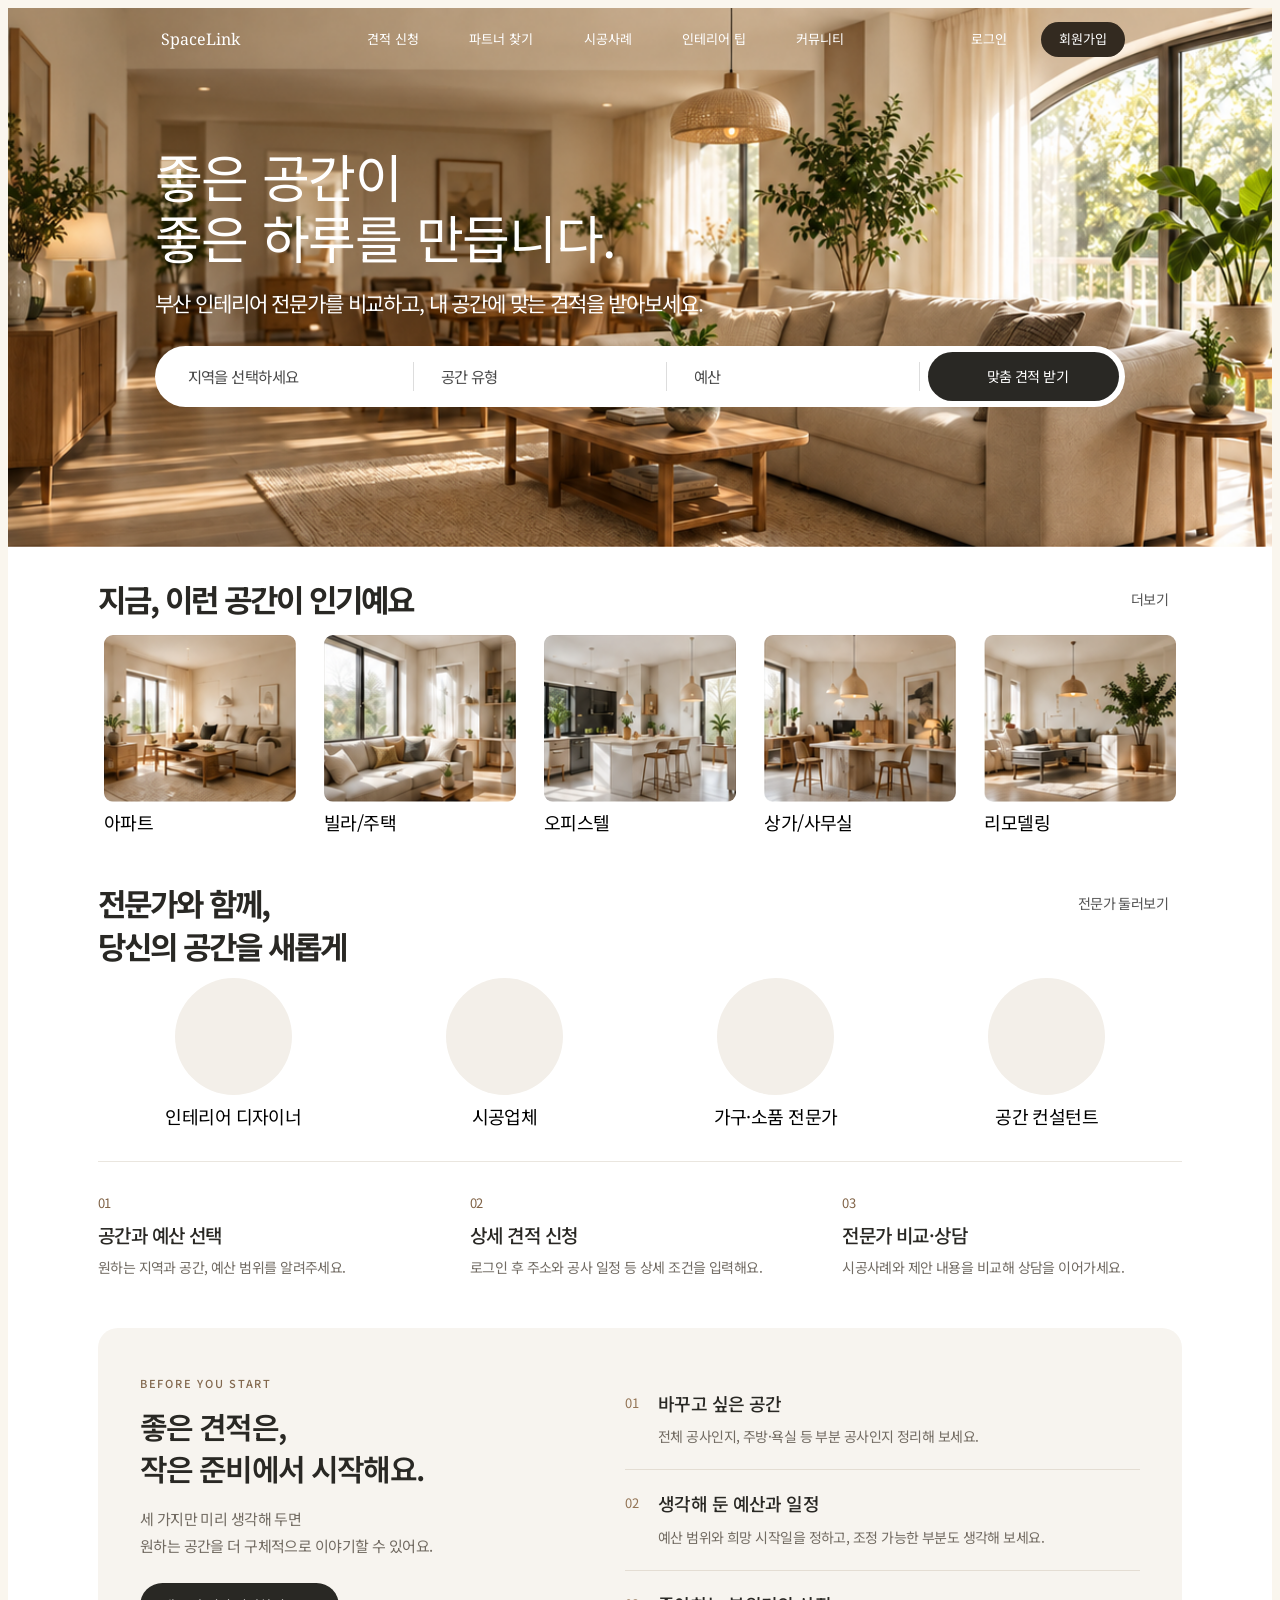
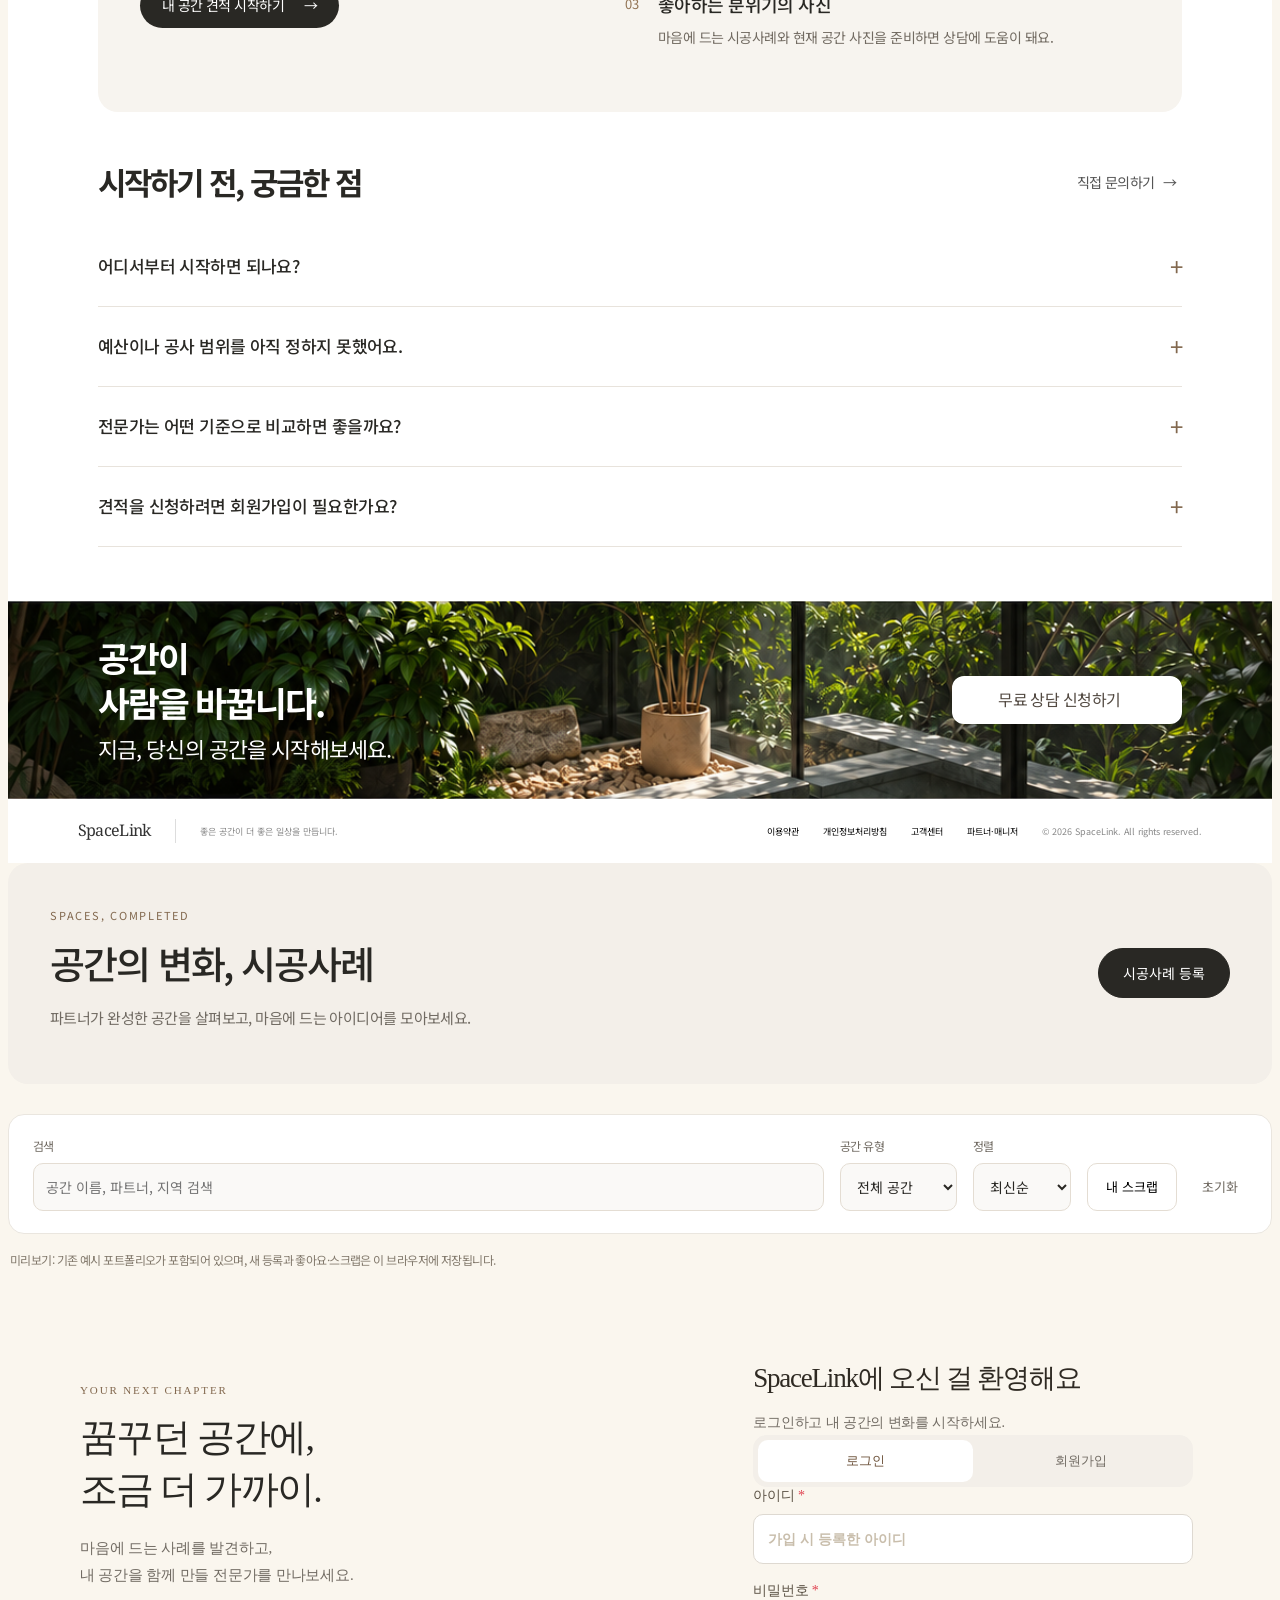
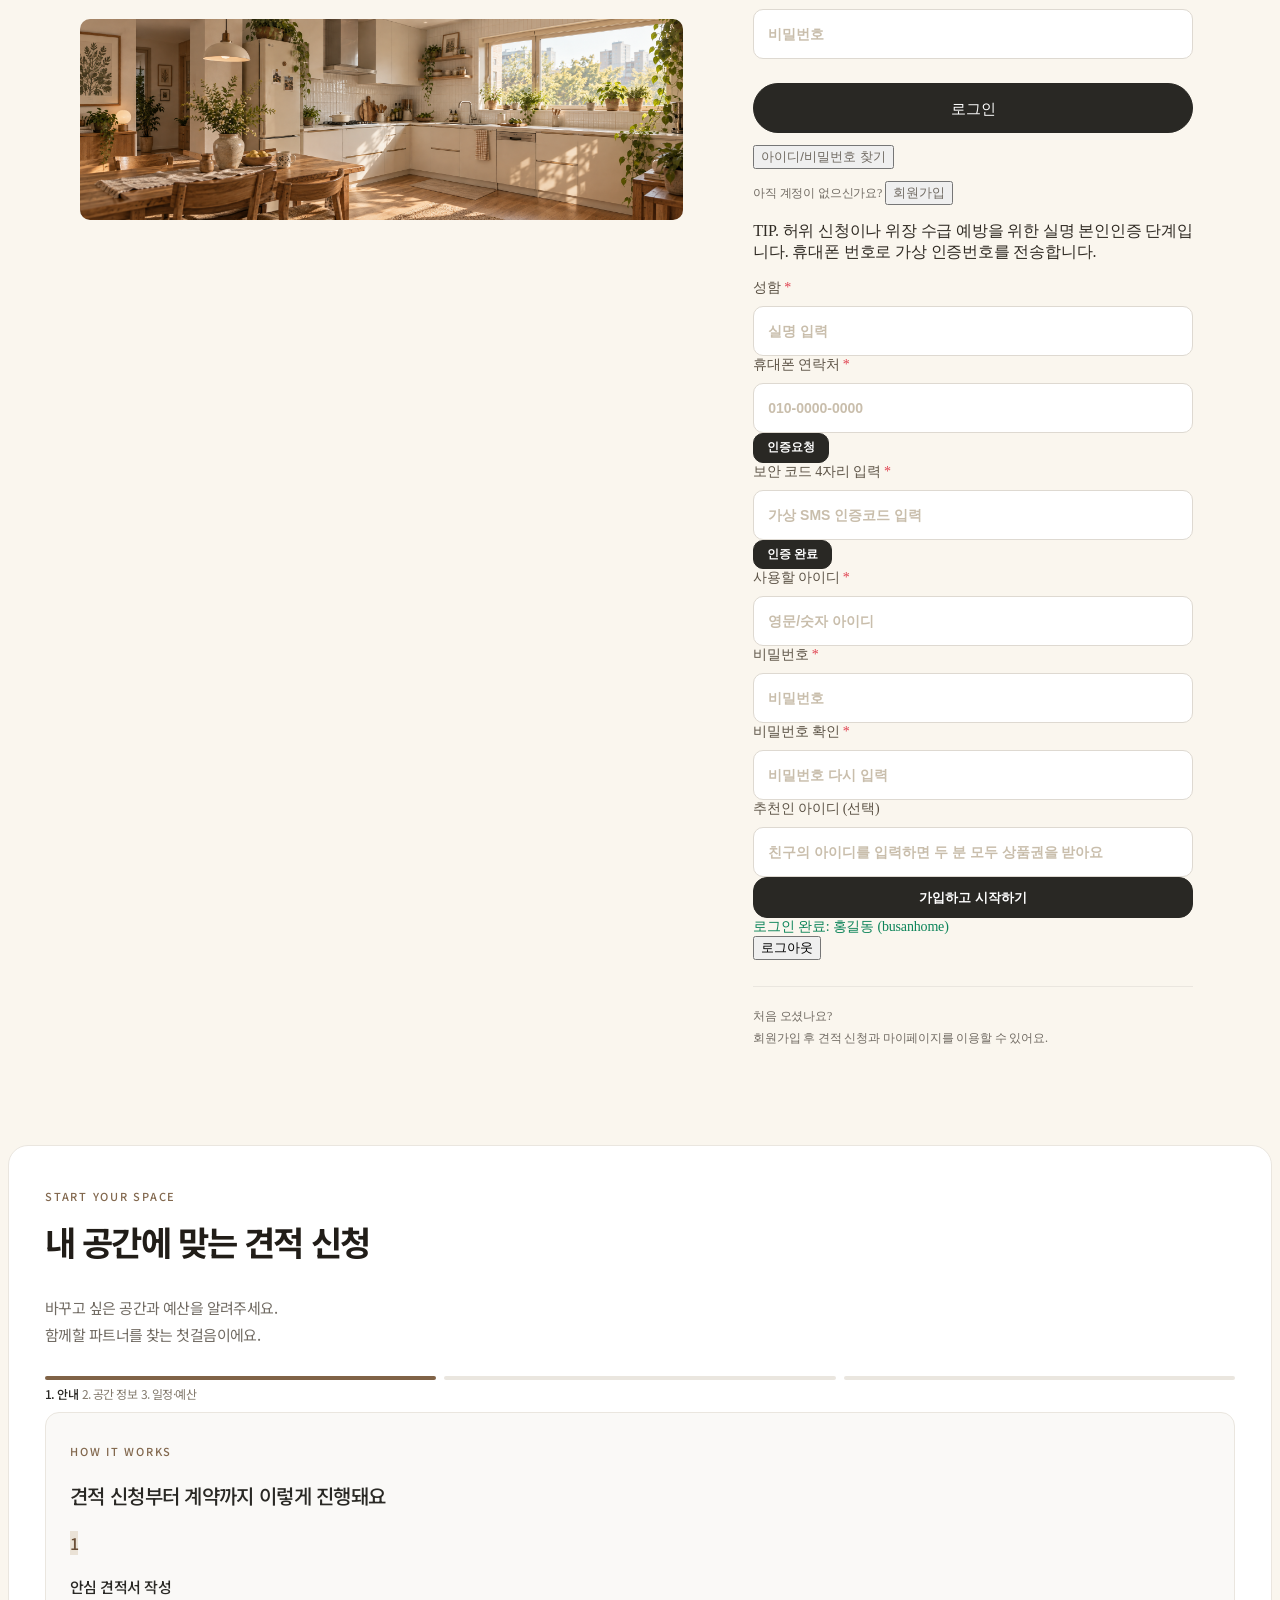
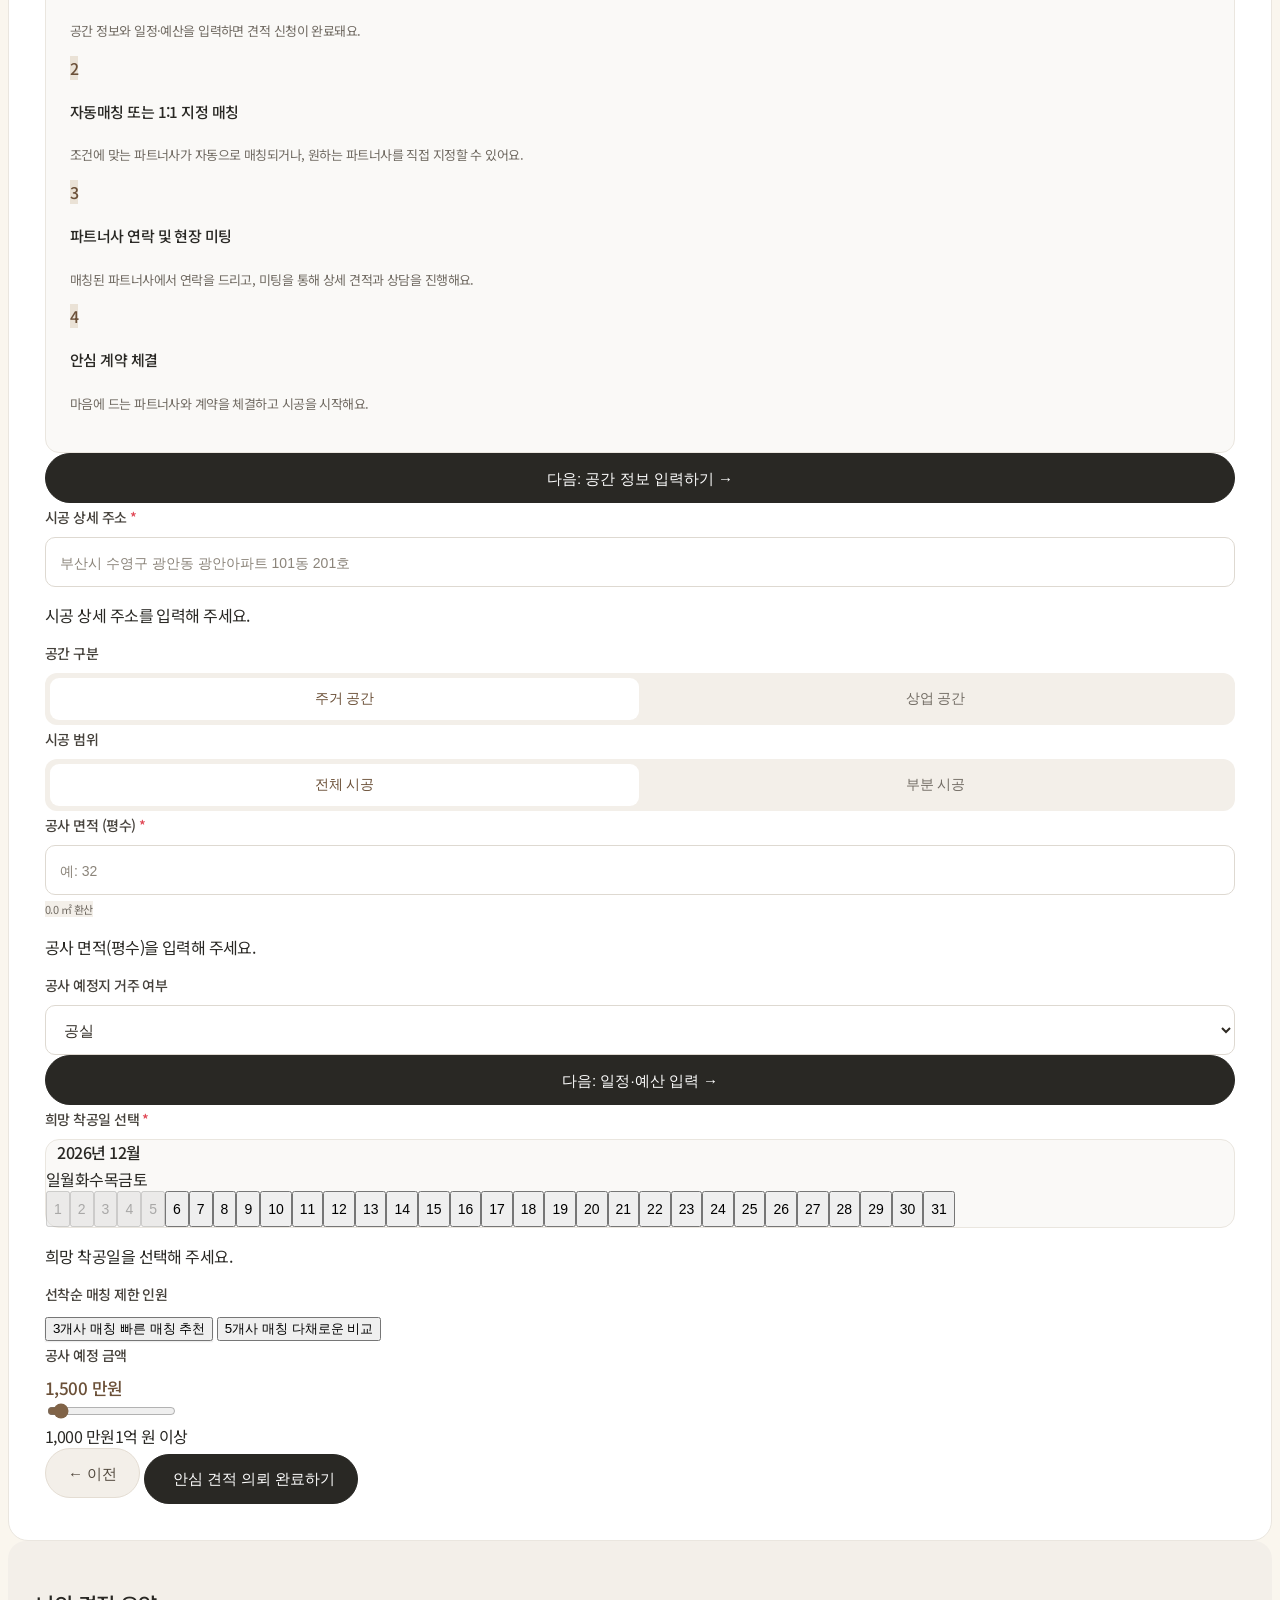
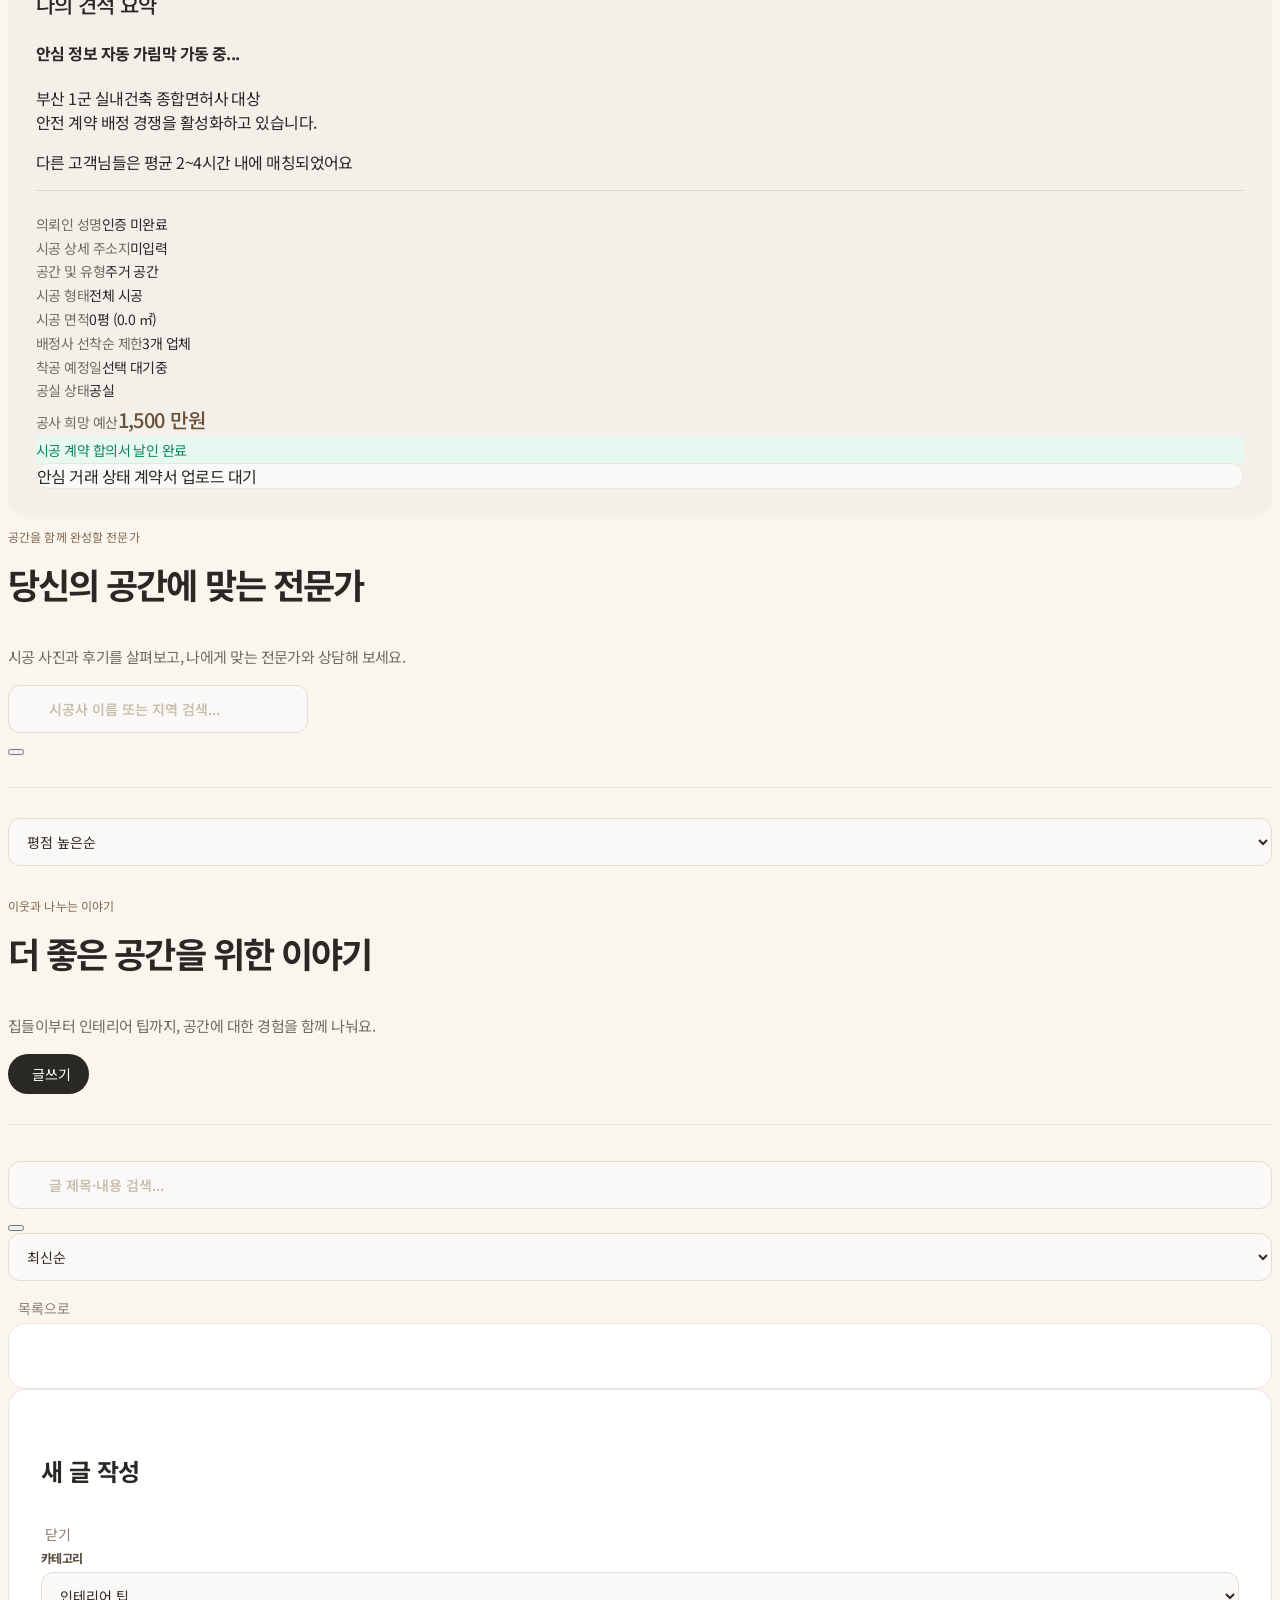
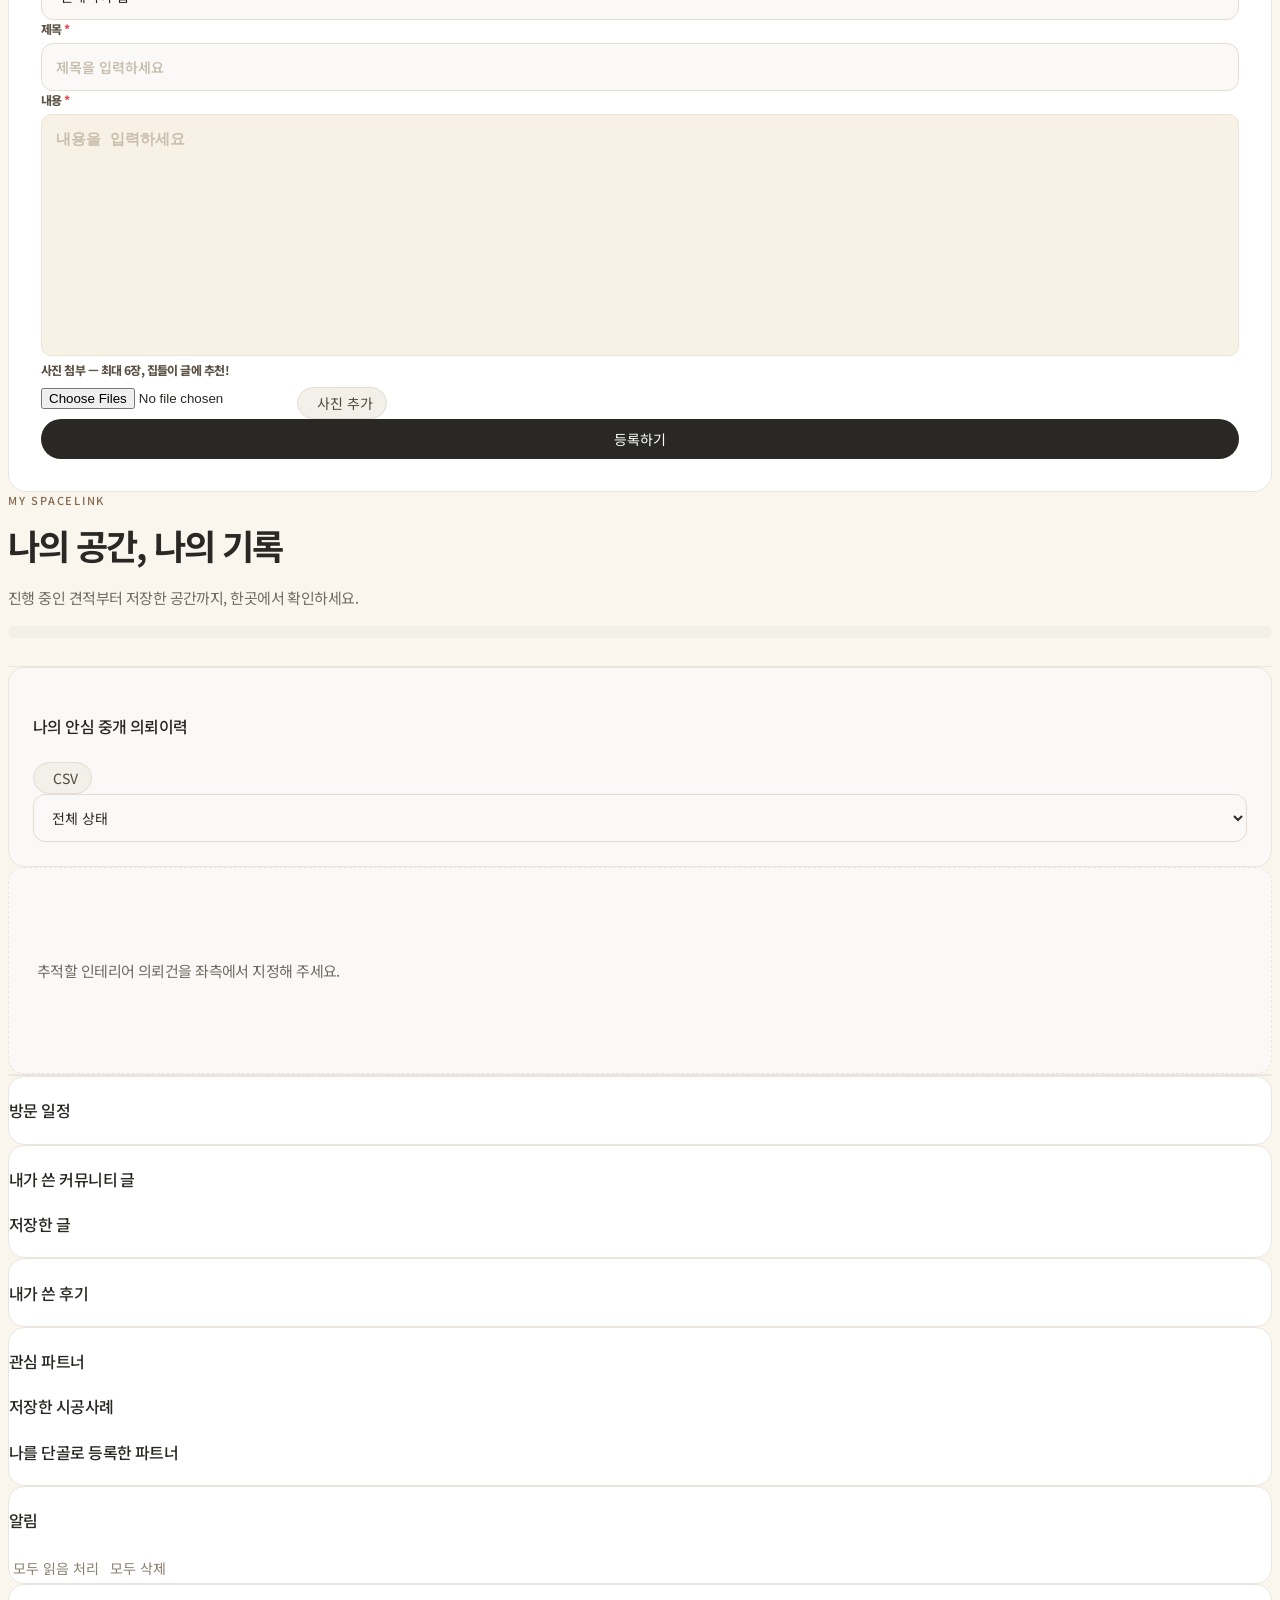
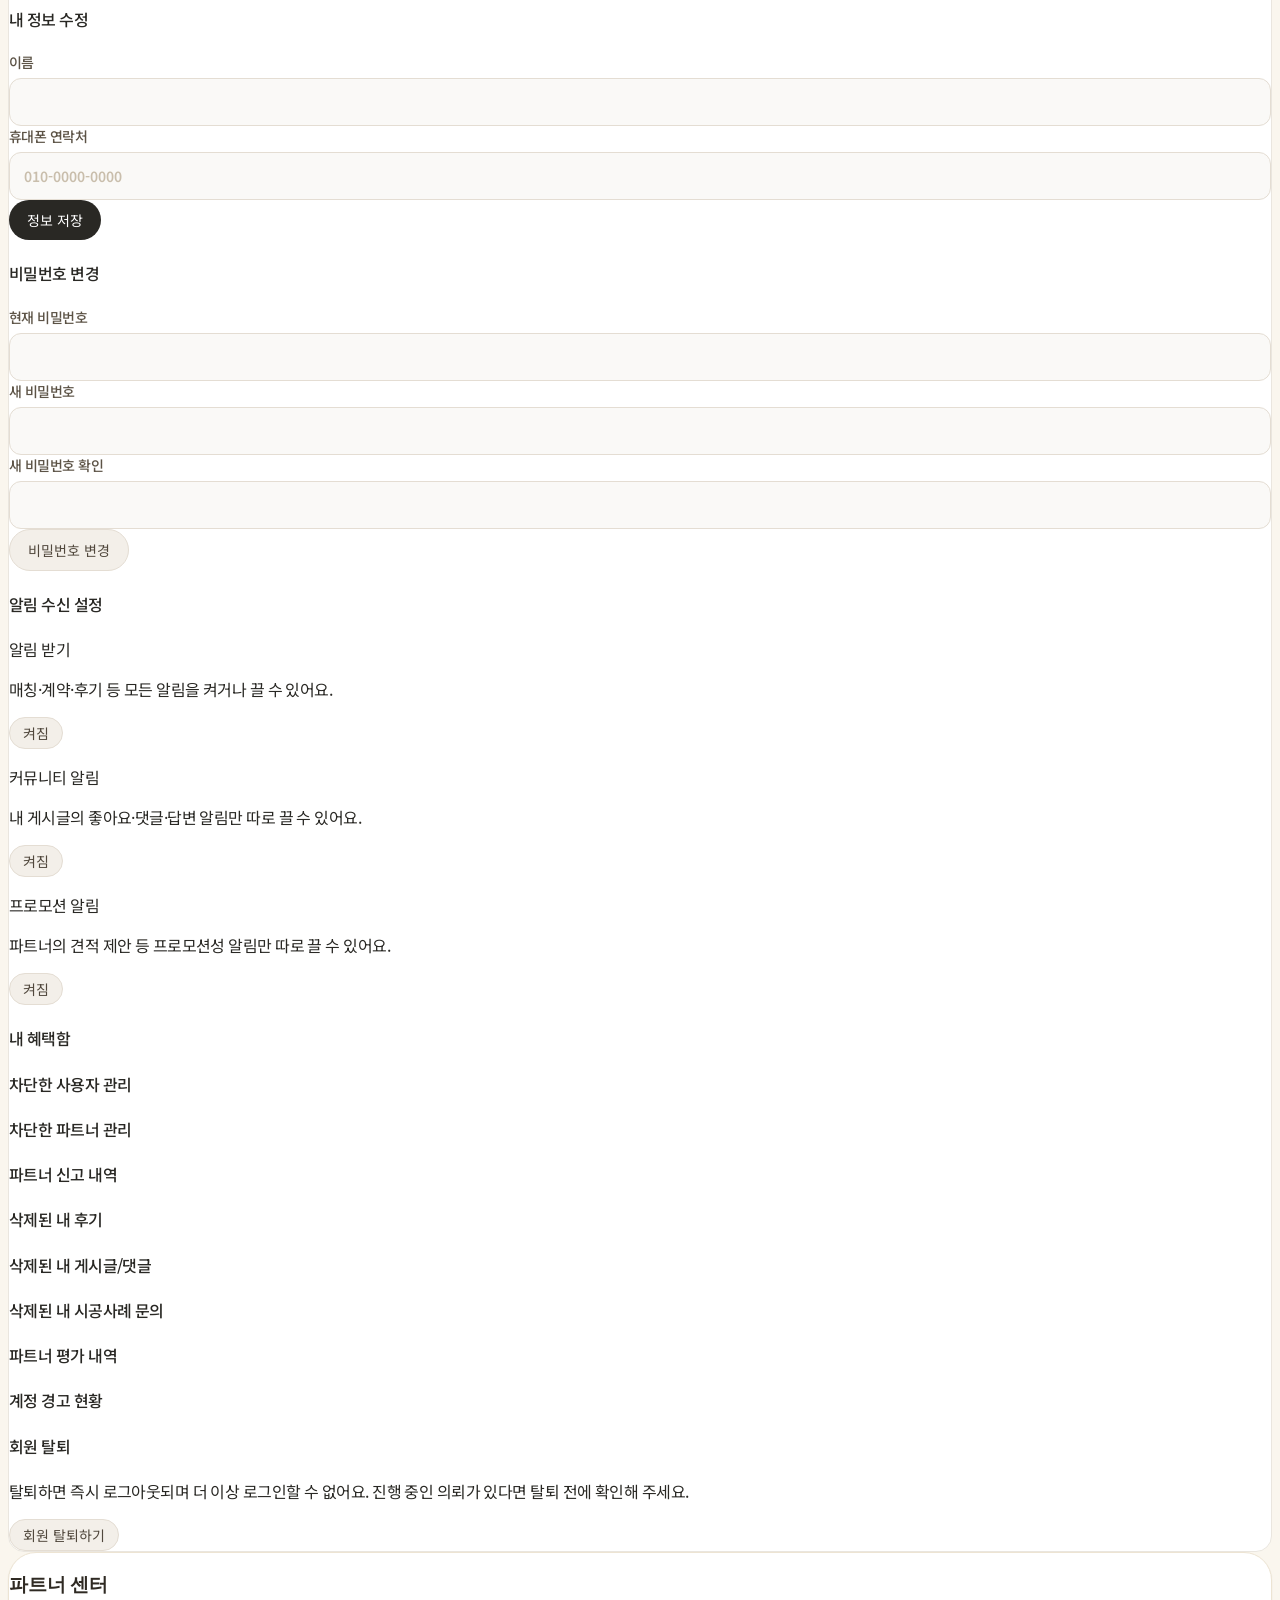
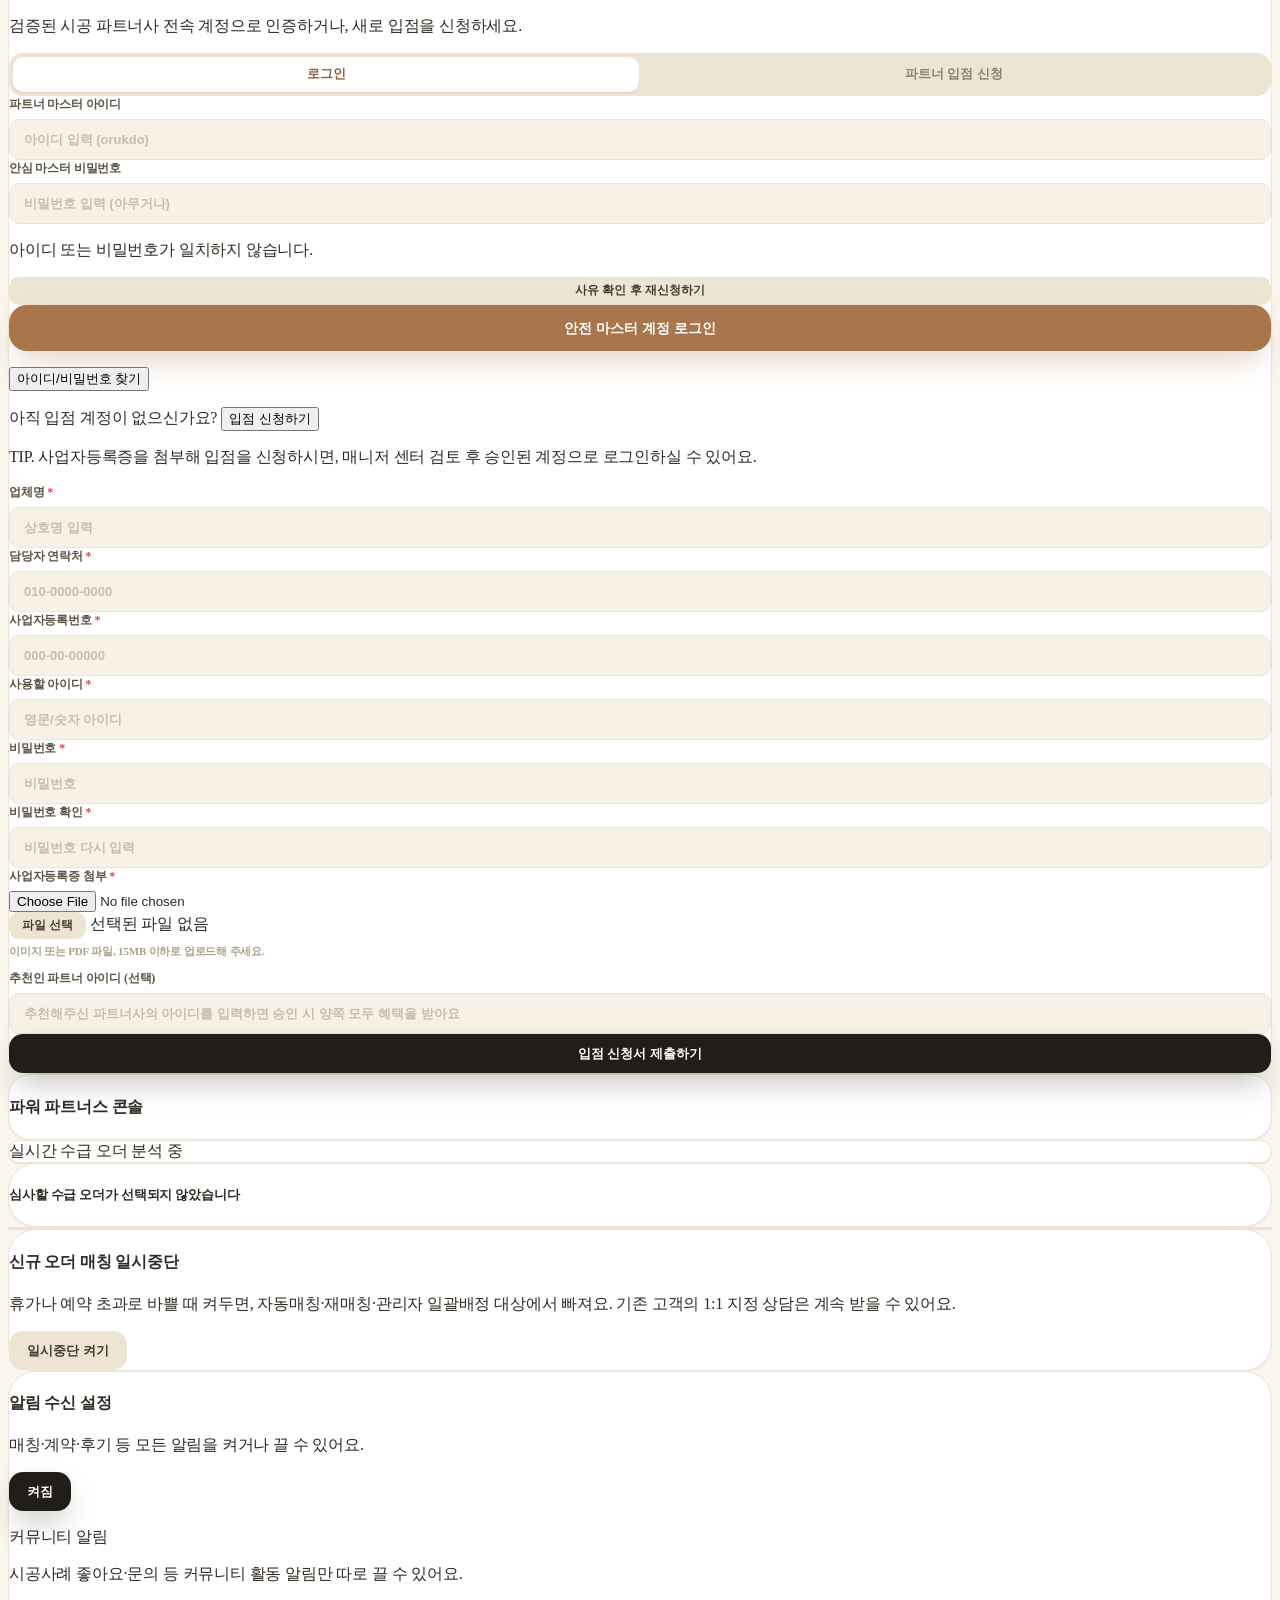
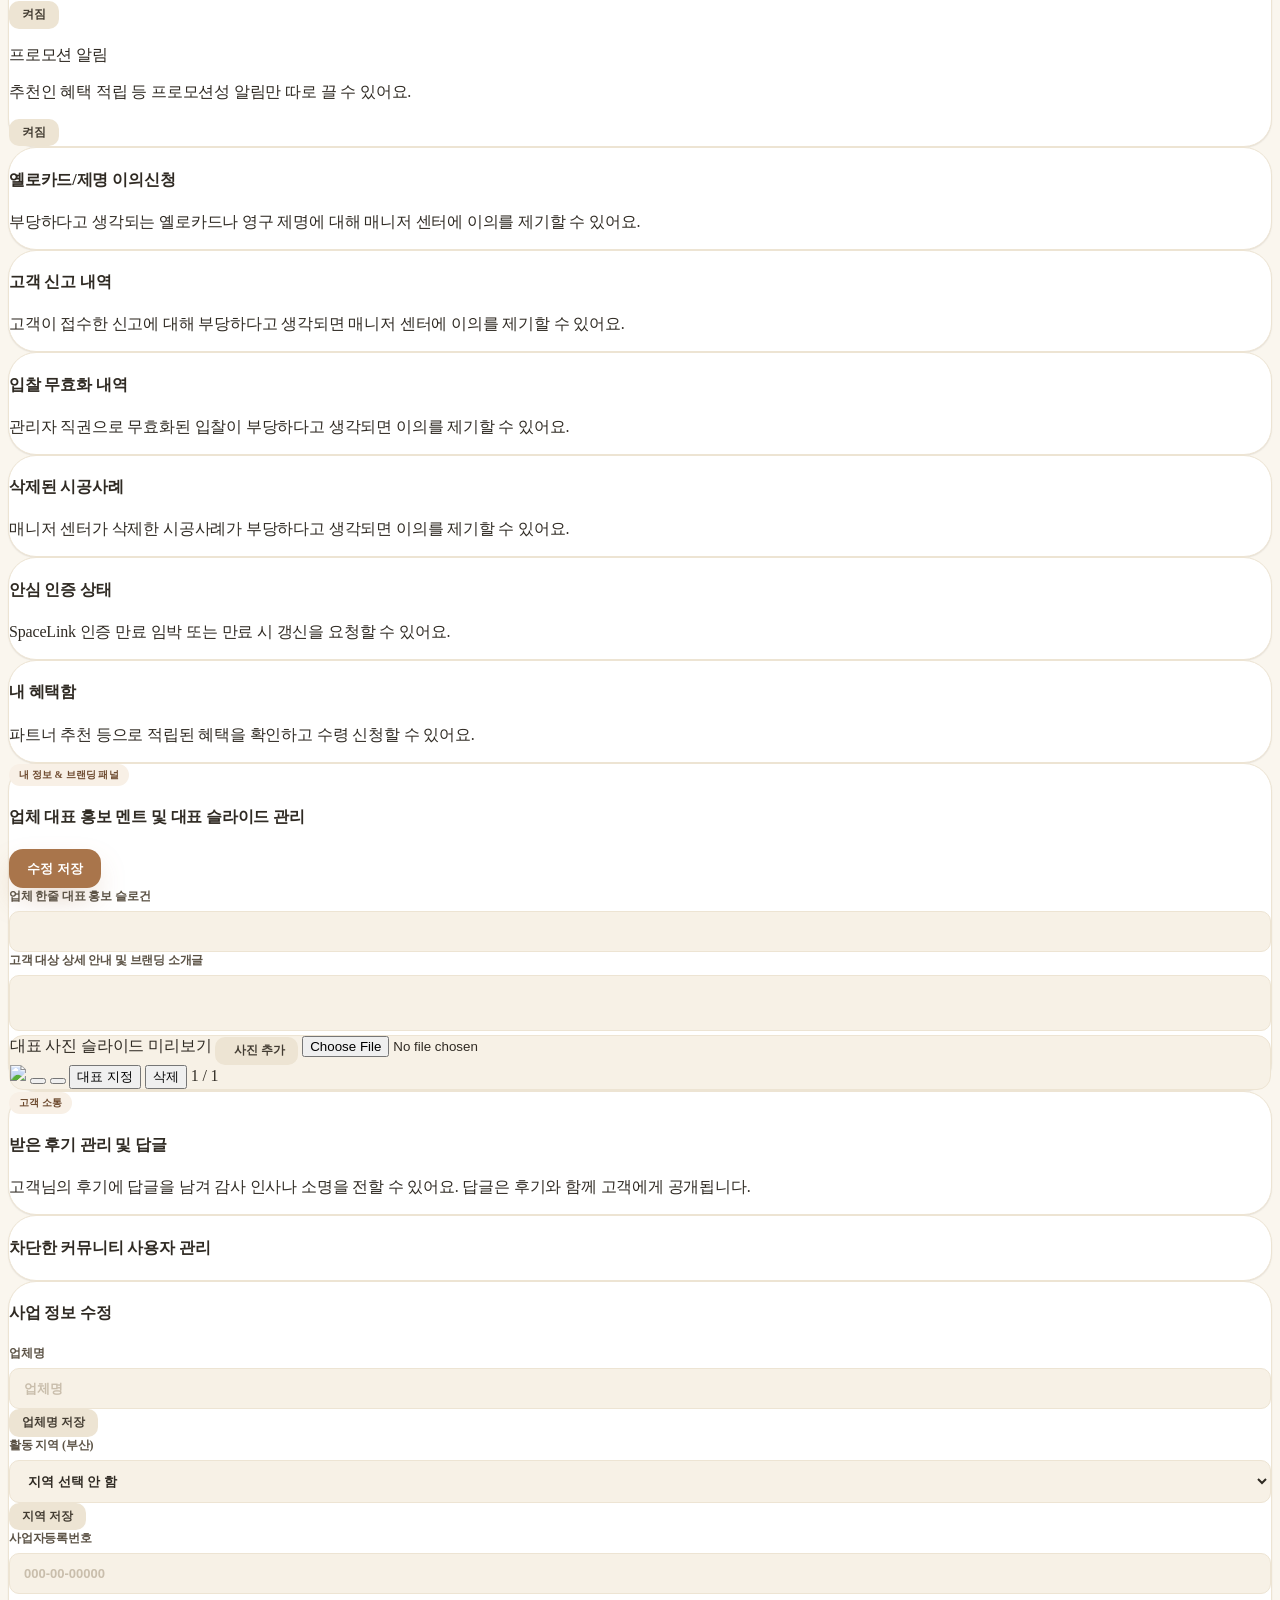
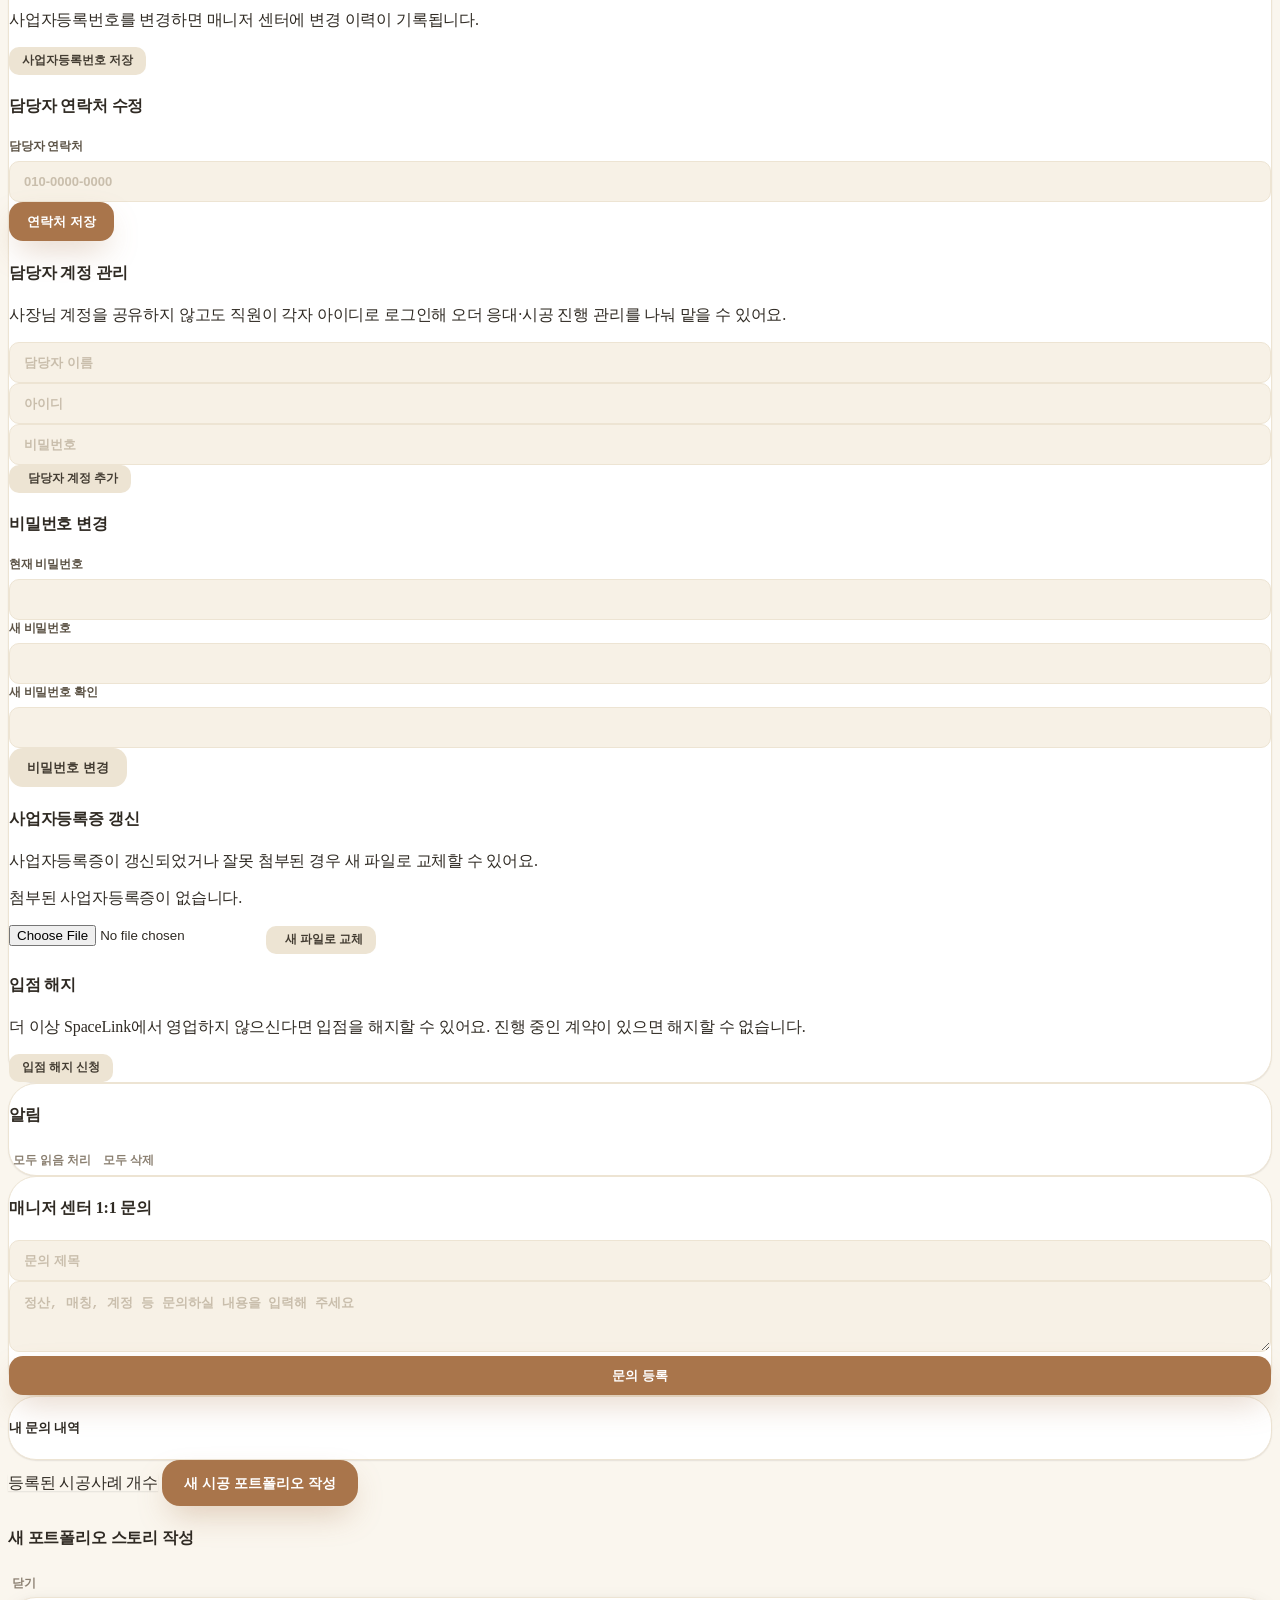
==== commit 4fce7686: "merge: origin/main(SpaceLink 브랜드명 통일)과 병합 # Conflicts: #	home-flow.js #	index.html #	spacelink-inter" ====
--- a/index.html
+++ b/index.html
@@ -3,7 +3,7 @@
 <head>
     <meta charset="UTF-8">
     <meta name="viewport" content="width=device-width, initial-scale=1.0">
-    <title>우리집 안심중개 — 부산 인테리어 안심 매칭 플랫폼</title>
+    <title>SpaceLink — 부산 인테리어 안심 매칭 플랫폼</title>
     <link rel="icon" href="data:image/svg+xml,%3Csvg xmlns='http://www.w3.org/2000/svg' viewBox='0 0 24 24'%3E%3Cpath fill='%23a9754b' d='M12 1 3 5v6c0 5.55 3.84 10.74 9 12 5.16-1.26 9-6.45 9-12V5l-9-4Z'/%3E%3Cpath fill='%23fff' d='m10.6 14.8-2.4-2.4-1.4 1.4 3.8 3.8 7-7-1.4-1.4-5.6 5.6Z'/%3E%3C/svg%3E">
     <!-- Gowun Sans(구운 산스) 웹폰트: 따뜻하고 둥근 느낌의 인테리어 무드에 맞춰 Pretendard에서 교체.
          Google Fonts는 비차단(non-blocking)으로 로딩 → 요청이 느리거나 막혀도 즉시 대체 폰트로 표시됨 -->
@@ -884,7 +884,7 @@
                     <div class="surface surface-lg p-6 sm:p-8 space-y-3 text-left">
                         <div>
                             <h4 class="text-sm font-black text-ink-950 tracking-tight flex items-center gap-1.5"><i data-lucide="verified" class="w-4 h-4 text-brand-500"></i> 안심 인증 상태</h4>
-                            <p class="text-[11px] text-ink-500 font-medium">우리집 안심 인증 만료 임박 또는 만료 시 갱신을 요청할 수 있어요.</p>
+                            <p class="text-[11px] text-ink-500 font-medium">SpaceLink 인증 만료 임박 또는 만료 시 갱신을 요청할 수 있어요.</p>
                         </div>
                         <div id="partner-cert-status"></div>
                     </div>
@@ -997,7 +997,7 @@
                         </div>
                         <div class="space-y-3 pt-2">
                             <h4 class="text-xs font-black text-roseCustom uppercase tracking-widest flex items-center gap-1.5 border-b border-ink-100 pb-3.5"><i data-lucide="store" class="w-4 h-4 text-roseCustom"></i> 입점 해지</h4>
-                            <p class="text-[11px] text-ink-500 font-medium">더 이상 우리집 안심중개에서 영업하지 않으신다면 입점을 해지할 수 있어요. 진행 중인 계약이 있으면 해지할 수 없습니다.</p>
+                            <p class="text-[11px] text-ink-500 font-medium">더 이상 SpaceLink에서 영업하지 않으신다면 입점을 해지할 수 있어요. 진행 중인 계약이 있으면 해지할 수 없습니다.</p>
                             <button type="button" onclick="openPartnerAccountCloseModal()" class="btn btn-secondary btn-sm text-roseCustom">입점 해지 신청</button>
                         </div>
                     </div>
@@ -1473,7 +1473,7 @@
             <div class="flex-1 overflow-y-auto p-6 md:p-8 space-y-6 bg-ink-50 custom-scroll">
                 <div class="surface p-6 flex flex-col md:flex-row justify-between items-start md:items-center gap-6 relative overflow-hidden">
                     <div class="space-y-2 max-w-2xl">
-                        <span class="badge badge-brand">우리집 안심 추천 우수사</span>
+                        <span class="badge badge-brand">SpaceLink 추천 우수사</span>
                         <h2 id="profile-partner-name-hero" class="text-2xl font-black text-ink-950 tracking-tight">파트너 상호명</h2>
                         <p id="profile-partner-slogan-hero" class="text-xs font-extrabold text-brand-600">부산 최고의 하이엔드 전문 시공 브랜드</p>
                         <p id="profile-partner-promo-hero" class="text-xs text-ink-500 font-semibold leading-relaxed">검증된 종합건설 실내건축 종합면허사로, 3억 원 규모 하자이행보증 무상 가동 혜택 적용 대상지입니다.</p>
@@ -2374,8 +2374,8 @@
         <div class="max-w-7xl mx-auto px-4 space-y-5 text-left">
             <div class="flex flex-col sm:flex-row sm:items-start sm:justify-between gap-4">
                 <div class="space-y-1.5">
-                    <p class="font-bold text-ink-600">우리집 안심 중개 — 부산 지역 하이엔드 실내건축 가이드</p>
-                    <p class="text-[11px] leading-relaxed">상호 (주)우리집안심중개 · 대표 박서준 · 사업자등록번호 000-00-00000<br>부산광역시 해운대구 센텀중앙로 90, 8층 · 고객센터 1588-0000 (평일 09:00~18:00)</p>
+                    <p class="font-bold text-ink-600">SpaceLink — 부산 지역 하이엔드 실내건축 가이드</p>
+                    <p class="text-[11px] leading-relaxed">상호 (주)SpaceLink · 대표 박서준 · 사업자등록번호 000-00-00000<br>부산광역시 해운대구 센텀중앙로 90, 8층 · 고객센터 1588-0000 (평일 09:00~18:00)</p>
                 </div>
                 <div class="flex items-center flex-wrap gap-x-4 gap-y-1.5 text-[11px] font-bold shrink-0">
                     <button type="button" onclick="openFooterInfoModal('terms')" class="bg-transparent border-0 p-0 cursor-pointer text-ink-500 hover:text-ink-900">이용약관</button>
--- a/premium_theme.css
+++ b/premium_theme.css
@@ -1,6 +1,6 @@
 /**
  * ====================================================================
- * [premium_theme.css] 우리집 안심중개 — 프로덕션 디자인 시스템
+ * [premium_theme.css] SpaceLink — 프로덕션 디자인 시스템
  * 토큰(색/타이포/그림자/모션) + 재사용 컴포넌트 클래스
  * ====================================================================
  */
